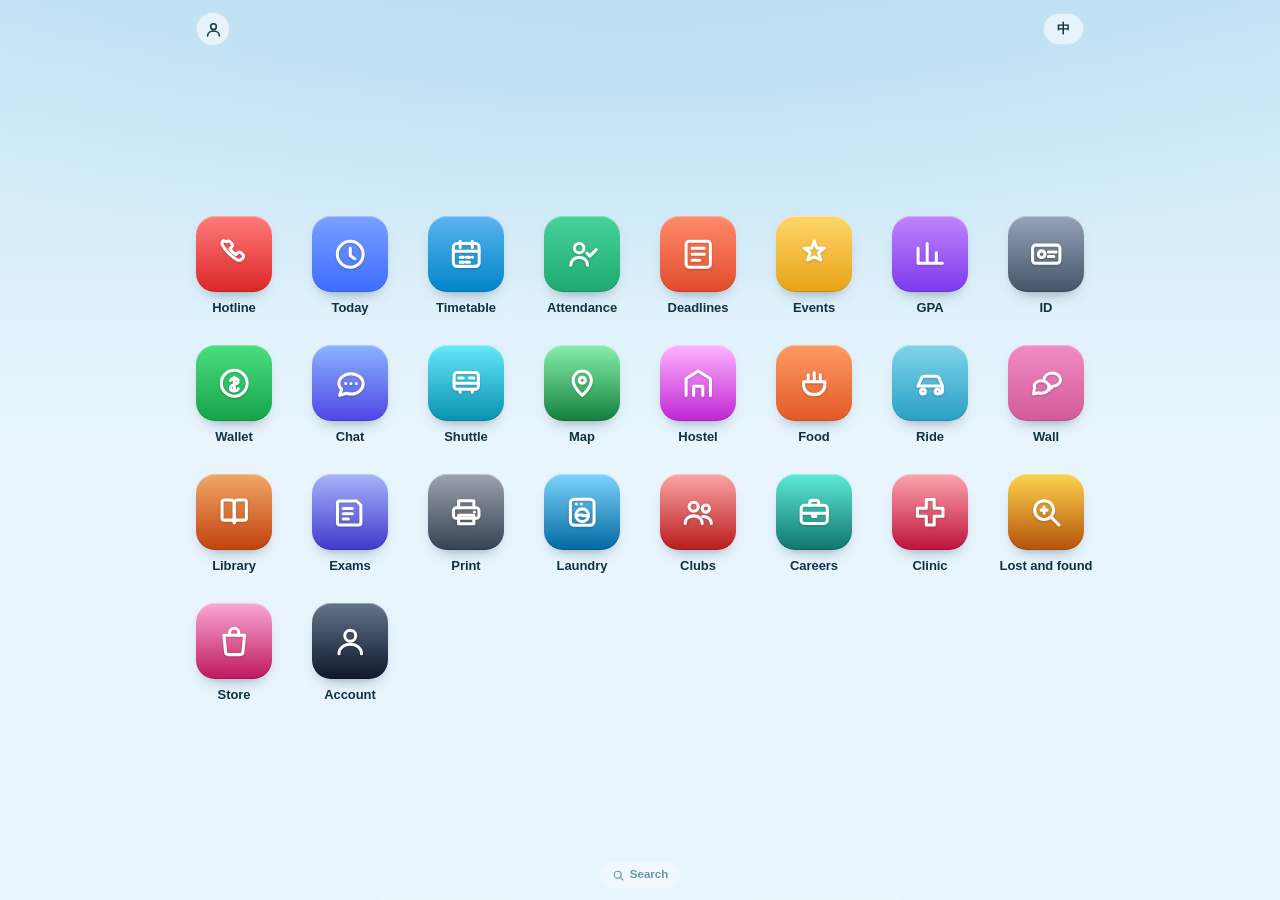
==== index.html @ c469b15a "Publish site (2026-08-25 11:33)" ====
<!DOCTYPE html>
<html lang="zh">
<head>
<meta charset="utf-8">
<!-- viewport-fit=cover first, and nothing after it that iOS does not know:
     interactive-widget is a Chrome-only key, and the keyboard is handled by
     visualViewport now, so it bought nothing and risked a strict parser
     throwing the whole declaration -- cover included -- away. -->
<meta name="viewport" content="width=device-width,initial-scale=1,viewport-fit=cover,user-scalable=no">
<meta name="theme-color" content="#00a0e9">
<meta name="apple-mobile-web-app-capable" content="yes">
<meta name="mobile-web-app-capable" content="yes">
<meta name="apple-mobile-web-app-title" content="Pocket · UTAR">
<meta name="apple-mobile-web-app-status-bar-style" content="black-translucent">
<link rel="manifest" href="manifest.json">
<link rel="apple-touch-icon" href="apple-touch-icon.png" id="touchIcon">
<title>Pocket · UTAR</title>
<style>
:root{
  /* Doraemon: body blue #00a0e9, white belly, nose/collar red #e60012, bell yellow #ffd93b */
  --bg:#e8f5fd; --card:#ffffff; --card2:#eaf4fc; --line:#cfe6f5;
  --tx:#123243; --tx2:#5d8299; --tx3:#6f93a8;
  /* --ac is a shade darker than the official blue #00a0e9 so white text has enough contrast (4.0:1).
     The Doraemon up top and the big clock still use the official #00a0e9 */
  --ac:#0086c9; --ac2:#0071a8; --ok:#12a150; --warn:#b06800; --bad:#e60012;
  --bell:#ffd93b; --bell2:#e0a000;
  --onac:#fff;        /* text sitting on an --ac  background */
  --onac2:#fff;       /* text sitting on an --ac2 background (dark themes flip this) */
  --sky:#fff;         /* that wash of light at the top */
  --grad1:#00a0e9; --grad2:#00669c;      /* big clock gradient: official blue, artwork is exempt from small-text contrast */
  --swoff:#d5e7f2; --swknob:#a8c4d4;     /* switch in the off position */
  --toastbg:#123243; --toasttx:#fff;
  --ring1:#e60012; --ring2:#ff9d00;      /* ringing banner */
  --demo1:#00a0e9; --demo2:#00669c;      /* DEMO banner */
  --shadow:#0a5c86;
  --r:18px;

}
/* ============================================================
    Other themes: override only the variables above -- not one line of component CSS changes.
    To add another, copy a block and change the colours. */
   ============================================================ */

/* Dorami -- yellow body + red bow */
:root[data-theme="dorami"]{
  --bg:#fff9e8; --card:#ffffff; --card2:#fff4d6; --line:#f1e0ac;
  --tx:#3d3218; --tx2:#8a7440; --tx3:#a08b52;
  --ac:#e8452f; --ac2:#b8341f; --ok:#12a150; --warn:#a86a00; --bad:#c9182b;
  --bell:#ffd800; --bell2:#d9a400;
  --onac2:#fff;                           /* ac2 is deep red, so white text */
  --sky:#fffdf3;
  --grad1:#f5b400; --grad2:#c07d00;
  --swoff:#f0e3bc; --swknob:#c9b787;
  --toastbg:#3d3218; --toasttx:#fff;
  --ring1:#e8452f; --ring2:#ffb300;
  --demo1:#f5b400; --demo2:#c07d00;
  --shadow:#8a7440;
}

/* Anywhere Door -- that pink door */
:root[data-theme="door"]{
  --bg:#fdeef5; --card:#ffffff; --card2:#fdeff6; --line:#f6cfe0;
  --tx:#401f30; --tx2:#8d5a75; --tx3:#a3728c;
  --ac:#d6367f; --ac2:#a81f5f; --ok:#12a150; --warn:#b06800; --bad:#e11d48;
  --bell:#ffd93b; --bell2:#e0a000;
  --onac2:#fff;                           /* ac2 is deep pink, so white text */
  --sky:#fff5fa;
  --grad1:#f06eaa; --grad2:#a81f5f;
  --swoff:#f6d9e6; --swknob:#cba0b6;
  --toastbg:#401f30; --toasttx:#fff;
  --ring1:#e11d48; --ring2:#f06eaa;
  --demo1:#f06eaa; --demo2:#a81f5f;
  --shadow:#8d5a75;
}

/* Sleeping Doraemon -- dark, easy on the eyes at night */
:root[data-theme="sleepy"]{
  --bg:#08131c; --card:#0f2231; --card2:#16303f; --line:#22455a;
  --tx:#e6f3fb; --tx2:#93b7cc; --tx3:#6d8fa5;
  --ac:#0086c9; --ac2:#5cc7f7; --ok:#3ddc84; --warn:#f5b942; --bad:#ff6b6b;
  --bell:#ffd93b; --bell2:#c99400;
  --onac2:#08131c;                        /* ac2 got lighter, so dark text on it */
  --sky:rgba(0,160,233,.22);
  --grad1:#7fd8ff; --grad2:#0086c9;
  --swoff:#22455a; --swknob:#6d8fa5;
  --toastbg:#e6f3fb; --toasttx:#08131c;
  --ring1:#e60012; --ring2:#ff9d00;
  --demo1:#0086c9; --demo2:#083b57;
  --shadow:#000;
}

/* Doraemon with a dorayaki -- the warm brown of a dorayaki */
:root[data-theme="happy"]{
  --bg:#fdf3e3; --card:#ffffff; --card2:#fbf0dd; --line:#ecd9b6;
  --tx:#3a2a14; --tx2:#876840; --tx3:#9c8156;
  --ac:#b4661b; --ac2:#8d4d10; --ok:#12a150; --warn:#a86a00; --bad:#c9182b;
  --bell:#ffd93b; --bell2:#d9a400;
  --onac2:#fff;
  --sky:#fffaf0;
  --grad1:#c98a3a; --grad2:#8d4d10;
  --swoff:#eddfc4; --swknob:#c2ab86;
  --toastbg:#3a2a14; --toasttx:#fff;
  --ring1:#c9182b; --ring2:#e08a00;
  --demo1:#c98a3a; --demo2:#8d4d10;
  --shadow:#876840;
}

/* ============================================================
    Shared design tokens. Deliberately NOT part of the colour block
    above and never restated by a theme: a theme changes colour, it
    does not get its own type scale or its own idea of a corner.
    The theme test enforces that split -- everything in the colour
    :root must appear in every theme, and this block must not.
   ============================================================ */
:root{
/* ============================================================
    Design system. Colours stay per-theme above; everything below is
    shared, so a theme never has to restate a size or a duration.

    Numbers are the signature of this app. A campus runs on issued
    numbers -- matric, GPA, credits, room, bus time, ringgit -- so every
    one of them is set in --mono with tabular figures. That is why the
    column of grades in GPA lines up and the balance in Wallet does not
    jitter as it changes.
   ============================================================ */
--mono:ui-monospace,SFMono-Regular,"SF Mono","Cascadia Mono","Roboto Mono",
       "DejaVu Sans Mono",Menlo,Consolas,monospace;

/* Type scale. Nothing in the app should use a size that is not here. */
--fs-2xs:10.5px; --fs-xs:11.5px; --fs-sm:13px; --fs-md:15px;
--fs-lg:17px;    --fs-xl:20px;   --fs-2xl:26px; --fs-3xl:34px;

/* Spacing. A 4px grid, named so the rhythm survives editing. */
--sp-1:4px; --sp-2:8px; --sp-3:12px; --sp-4:16px;
--sp-5:20px; --sp-6:24px; --sp-8:32px; --sp-10:40px;

/* Corners */
--r-xs:8px; --r-sm:12px; --r-md:16px; --r-lg:20px; --r-xl:26px; --r-full:999px;

/* Elevation. A shadow alone disappears on a dark theme, so every raised
   surface also carries a hairline. --edge is that hairline. */
--edge:color-mix(in srgb, var(--tx) 8%, transparent);
--e1:0 1px 2px color-mix(in srgb, var(--shadow) 14%, transparent);
--e2:0 6px 16px -10px color-mix(in srgb, var(--shadow) 55%, transparent);
--e3:0 18px 40px -22px color-mix(in srgb, var(--shadow) 70%, transparent);

/* Motion. One duration scale, one curve -- the iOS decelerate, which is
   what makes a tap feel answered rather than animated. */
--mo-1:120ms; --mo-2:200ms; --mo-3:320ms; --mo-4:460ms;
--ease:cubic-bezier(.32,.72,0,1);
--ease-out:cubic-bezier(.16,1,.3,1);
}

/* ---------- Cloud / account ---------- */
.cloudbtn{position:absolute;top:16px;left:92px;padding:7px 12px;border-radius:99px;
  border:1px solid var(--line);background:var(--card);color:var(--tx2);
  font-size:14px;line-height:1;font-family:inherit;cursor:pointer}
.cloudbtn:active{border-color:var(--ac)}
.cloudbtn.on{border-color:var(--ok);color:var(--ok)}

.acct{display:flex;align-items:center;gap:12px;padding:14px 15px;border-radius:13px;
  background:var(--card2);border:1px solid var(--line);margin-bottom:16px}
.acct .av{flex:none;width:40px;height:40px;border-radius:50%;background:var(--ac);
  color:var(--onac);display:flex;align-items:center;justify-content:center;
  font-size:17px;font-weight:700}
.acct .ai{flex:1;min-width:0}
.acct .ai b{display:block;font-size:14px;overflow:hidden;text-overflow:ellipsis;
  white-space:nowrap}
.acct .ai small{color:var(--tx2);font-size:12px}

.tabs2{display:flex;gap:5px;background:var(--card2);padding:4px;border-radius:11px;
  margin-bottom:16px}
.tabs2 button{flex:1;padding:9px;border:0;border-radius:8px;background:transparent;
  color:var(--tx2);font-size:13.5px;font-weight:700;font-family:inherit;cursor:pointer}
.tabs2 button.on{background:var(--ac);color:var(--onac)}

.idhint{margin:-9px 0 15px;padding:9px 12px;border-radius:9px;font-size:12.5px;
  line-height:1.6;background:var(--card2);color:var(--tx2);border-left:3px solid var(--line)}
.idhint.good{border-left-color:var(--ok)}
.idhint.warn{border-left-color:var(--warn)}
.idhint b{color:var(--tx)}

.forgot{display:block;width:100%;margin:0 0 6px;padding:9px;border:0;
  background:transparent;color:var(--ac2);font-size:13px;font-weight:600;
  font-family:inherit;cursor:pointer;text-align:center;text-decoration:underline}

/* Push toggle */
.pushbox{margin:0 0 16px}
.pushtog{display:block;width:100%;text-align:left;padding:14px 16px;border-radius:13px;
  border:2px solid var(--line);background:var(--card2);color:var(--tx);
  font-family:inherit;cursor:pointer;transition:.15s}
.pushtog .pt{display:block;font-size:14.5px;font-weight:700}
.pushtog .ps{display:block;font-size:12px;color:var(--tx2);margin-top:3px;line-height:1.55}
.pushtog.on{border-color:var(--ok);background:var(--card)}
.pushtog.on .pt{color:var(--ok)}
.pushtog:disabled{opacity:.5}
.pushmsg{margin-top:9px;padding:10px 12px;border-radius:9px;font-size:12.5px;
  line-height:1.65;background:var(--card2);color:var(--tx2);
  border-left:3px solid var(--line)}
.pushmsg.ok{border-left-color:var(--ok)}
.pushmsg.bad{border-left-color:var(--bad);color:var(--bad)}
.pushmsg b{color:var(--tx)}

.pwrow{display:flex;gap:8px;align-items:stretch}
.pwrow input{flex:1;min-width:0}
.pweye{flex:none;padding:0 14px;border-radius:11px;border:1px solid var(--line);
  background:var(--card2);color:var(--tx2);font-size:12.5px;font-weight:700;
  font-family:inherit;cursor:pointer;white-space:nowrap}
.pweye:active{border-color:var(--ac);color:var(--ac2)}

.cloudmsg{margin:0 0 14px;padding:11px 13px;border-radius:10px;font-size:13px;
  line-height:1.65;background:var(--card2);border-left:4px solid var(--bad);color:var(--bad)}
.cloudmsg.ok{border-left-color:var(--ok);color:var(--ok)}
.cloudmsg.busy{border-left-color:var(--ac);color:var(--tx2)}

/* ---------- Day / week / month switch ---------- */
.vtabs{display:flex;gap:5px;background:var(--card);padding:4px;border-radius:12px;
  margin:0 0 12px}
.vtabs button{flex:1;padding:9px 4px;border:0;border-radius:9px;background:transparent;
  color:var(--tx2);font-size:13.5px;font-weight:700;font-family:inherit;cursor:pointer;
  transition:.15s}
.vtabs button.on{background:var(--ac);color:var(--onac)}

/* Previous / next + where you are now */
.vnav{display:flex;align-items:center;gap:10px;margin:0 0 12px}
.vnav button{flex:none;width:38px;height:38px;border-radius:11px;
  border:1px solid var(--line);background:var(--card);color:var(--tx2);
  font-size:16px;line-height:1;font-family:inherit;cursor:pointer}
.vnav button:active{border-color:var(--ac);color:var(--ac2)}
.vnav .vt{flex:1;text-align:center;font-size:15px;font-weight:700;
  font-variant-numeric:tabular-nums}
.vnav .vt small{display:block;font-size:11.5px;font-weight:600;color:var(--tx3);
  margin-top:2px}
.vnav .today{flex:none;width:auto;padding:0 13px;font-size:12.5px;font-weight:700}

/* ---------- Month view ---------- */
.mgrid{display:grid;grid-template-columns:30px repeat(7,1fr);gap:4px;align-items:stretch}
/* The week number down the left of each row */
.mwk{display:flex;align-items:center;justify-content:center;border-radius:8px;
  background:var(--card2);color:var(--ac2);font-size:10.5px;font-weight:700;
  font-variant-numeric:tabular-nums;line-height:1}
.mwk.out{background:transparent;color:var(--tx3);opacity:.5}
.mwk.now{background:var(--ac);color:var(--onac)}
.mgrid .wh{text-align:center;font-size:11px;font-weight:700;color:var(--tx3);
  padding:2px 0 5px;letter-spacing:.04em}
.mcell{
  position:relative;aspect-ratio:1;border-radius:10px;border:1px solid transparent;
  background:var(--card);color:var(--tx);font-family:inherit;cursor:pointer;
  display:flex;flex-direction:column;align-items:center;justify-content:flex-start;
  padding:5px 2px 0;gap:3px;overflow:hidden;
}
.mcell .dn{font-size:13px;font-weight:600;font-variant-numeric:tabular-nums;line-height:1}
.mcell .dots{display:flex;gap:2.5px;flex-wrap:wrap;justify-content:center;padding:0 2px}
.mcell .dots i{width:5px;height:5px;border-radius:50%;background:var(--ac);display:block}
.mcell .dots i.off{background:var(--tx3);opacity:.5}
.mcell .more{font-size:9.5px;color:var(--tx3);font-variant-numeric:tabular-nums}
.mcell.dim{opacity:.32}
.mcell.today{border-color:var(--ac);background:var(--card2)}
.mcell.today .dn{color:var(--ac2)}
.mcell.sel{background:var(--ac)}
.mcell.sel .dn{color:var(--onac)}
.mcell.sel .dots i{background:var(--onac)}
.mcell.wknd .dn{color:var(--tx3)}
.mcell.sel.wknd .dn{color:var(--onac)}

/* The list of that day under the month grid */
.mday{margin-top:16px}
.mday h4{margin:0 0 8px 4px;font-size:12.5px;font-weight:700;color:var(--tx2)}

/* ---------- Single day ---------- */
.dayhead{display:flex;align-items:baseline;gap:10px;margin:0 0 12px 4px}
.dayhead .big{font-size:30px;font-weight:300;font-variant-numeric:tabular-nums;
  letter-spacing:-.02em;line-height:1}
.dayhead .wd{font-size:14px;font-weight:700}
.dayhead .wk{margin-left:auto;font-size:12px;color:var(--tx3);font-weight:600}

/* ---------- "No class this week" ---------- */
.offbtn{
  display:flex;align-items:center;justify-content:center;gap:8px;
  width:100%;margin:0 0 12px;padding:13px 14px;border-radius:13px;
  border:1px solid var(--line);background:var(--card);color:var(--tx);
  font-size:14px;font-weight:700;font-family:inherit;cursor:pointer;
}
.offbtn:active{border-color:var(--ac);color:var(--ac2)}
.offbtn .cnt{
  margin-left:auto;padding:2px 9px;border-radius:99px;background:var(--warn);
  color:#fff;font-size:12px;font-variant-numeric:tabular-nums;
}

.kinds{border:1px solid var(--line);border-radius:12px;margin:0 0 16px;
  background:var(--card2);overflow:hidden}
.kinds summary{padding:12px 15px;cursor:pointer;font-size:13.5px;font-weight:700;
  list-style:none;display:flex;align-items:center;gap:9px;color:var(--tx)}
.kinds summary::-webkit-details-marker{display:none}
.kinds summary::after{content:"+";margin-left:auto;color:var(--tx3);font-size:18px;font-weight:400}
.kinds[open] summary::after{content:"\2212"}
.kinds[open] summary{border-bottom:1px solid var(--line)}
.kinds .hint{margin:12px 12px 10px}
.kindrow{display:flex;align-items:center;gap:11px;width:100%;text-align:left;
  padding:11px 15px;border:0;border-top:1px solid var(--line);background:transparent;
  color:var(--tx);font-size:14px;font-family:inherit;cursor:pointer}
.kindrow.subj{border-top-width:2px}
.kindrow.subj .knm{font-weight:800;font-size:14.5px}
.kindrow.kid{padding-left:30px;background:var(--card2)}
.kindrow.kid .knm{font-weight:600;font-size:13px;color:var(--tx2)}
.kindrow .knm{font-weight:700}
.kindrow .kct{color:var(--tx3);font-size:12px;font-variant-numeric:tabular-nums}
.kindrow .kst{margin-left:auto;font-size:12px;font-weight:700;color:var(--warn)}
.kindrow.on .kst{color:var(--ok)}

.rm.moved{color:var(--ac2);font-weight:700}

/* The bar at the top in timetable-only mode. Deliberately not a warning colour -- this is not an error, the user chose it */
.qbar{display:flex;align-items:center;gap:8px;margin-bottom:13px;
  padding:10px 14px;border-radius:12px;font-size:12.5px;font-weight:600;
  color:var(--tx2);background:var(--card);border:1px dashed var(--line)}
/* Timetable-only list: no switch, so reclaim the padding on the right */
.item.flat{padding-right:15px}
.item.flat .info{padding-right:0}

/* ---------- Timetable view ---------- */
.tt{display:flex;flex-direction:column;gap:13px}
.ttday{background:var(--card);border-radius:var(--r);overflow:hidden}
.ttday.today{box-shadow:0 0 0 2px var(--ac)}
.ttdh{display:flex;align-items:baseline;gap:9px;padding:11px 15px 10px;
  font-size:14.5px;font-weight:800;border-bottom:1px solid var(--line)}
.ttdh .dd{color:var(--tx3);font-size:12px;font-weight:600;
  font-variant-numeric:tabular-nums}
.ttdh .tag{margin-left:auto;font-size:10.5px;font-weight:800;letter-spacing:.06em;
  background:var(--ac);color:var(--onac);border-radius:99px;padding:2px 9px}
.ttrow{display:flex;align-items:stretch;gap:11px;padding:11px 15px;
  border-top:1px solid var(--line);cursor:pointer}
.ttrow:first-of-type{border-top:0}
.ttt{flex:none;width:52px;text-align:right;font-variant-numeric:tabular-nums;
  padding-top:1px}
.ttt b{display:block;font-size:18px;font-weight:700;letter-spacing:-.02em;
  line-height:1.15}
.ttt i{display:block;font-style:normal;font-size:11.5px;color:var(--tx3);
  margin-top:2px}
.ttbar{flex:none;width:3px;border-radius:3px;background:var(--ac);opacity:.55}
.ttinfo{flex:1;min-width:0;padding-top:1px}
.ttinfo>b{display:block;font-size:15px;font-weight:700;line-height:1.3;
  overflow:hidden;text-overflow:ellipsis;white-space:nowrap}
.ttinfo>small{display:block;margin-top:3px;font-size:12px;color:var(--tx2);
  overflow:hidden;text-overflow:ellipsis;white-space:nowrap}
.ttk{flex:none;align-self:center;width:23px;height:23px;border-radius:8px;
  display:grid;place-items:center;font-size:11px;font-weight:800;
  color:var(--onac)}
.ttk.lecture{background:var(--ac)}
.ttk.tutorial{background:var(--ok)}
.ttk.practical{background:var(--warn)}
/* The switch on a timetable row: the same one the alarm list uses, a size down so it fits */
.ttsw{align-self:center;width:40px;height:24px;margin-left:2px}
.ttsw::after{width:18px;height:18px}
.ttsw.on::after{left:19px}
/* A cancelled row fades, but its switch must not -- that is the thing you are about to press */
.ttrow.off>*:not(.ttsw){opacity:.5}
.ttrow.off .ttt b,.ttrow.off .ttinfo>b{text-decoration:line-through}
.ttrow.off .ttbar{background:var(--tx3)}
.offrow .opt{font-size:11px;font-weight:700;color:var(--warn);
  border:1px solid var(--warn);border-radius:5px;padding:0 4px;margin-left:5px}

.offday{margin-bottom:14px}
.offday h4{margin:0 0 7px 3px;font-size:12px;font-weight:700;color:var(--tx2);
  letter-spacing:.05em}
.offrow{
  display:flex;align-items:center;gap:12px;width:100%;text-align:left;
  padding:12px 14px;margin-bottom:6px;border-radius:12px;
  border:1px solid var(--line);background:var(--card2);color:var(--tx);
  font-size:14px;font-family:inherit;cursor:pointer;
}
.offrow .ot{flex:none;font-variant-numeric:tabular-nums;font-weight:600;
  min-width:46px;color:var(--tx2)}
.offrow .onm{flex:1;min-width:0;font-weight:600;overflow:hidden;
  text-overflow:ellipsis;white-space:nowrap}
.offrow .ost{flex:none;font-size:12px;font-weight:700;color:var(--ok)}
.offrow.off{background:transparent;border-style:dashed}
.offrow.off .onm,.offrow.off .ot{text-decoration:line-through;opacity:.55}
.offrow.off .ost{color:var(--warn)}

/* ---------- Help ---------- */
.helpbtn{position:absolute;top:16px;left:46px;padding:7px 12px;border-radius:99px;
  border:1px solid var(--line);background:var(--card);color:var(--tx2);
  font-size:14px;font-weight:700;line-height:1;font-family:inherit;cursor:pointer}
.helpbtn:active{border-color:var(--ac)}

.help details{border:1px solid var(--line);border-radius:12px;margin-bottom:9px;
  background:var(--card2);overflow:hidden}
.help summary{padding:13px 15px;cursor:pointer;font-size:14.5px;font-weight:700;
  list-style:none;display:flex;align-items:center;gap:10px}
.help summary::-webkit-details-marker{display:none}
.help summary::after{content:"+";margin-left:auto;color:var(--tx3);font-size:19px;
  line-height:1;font-weight:400}
.help details[open] summary::after{content:"\2212"}
.help details[open] summary{border-bottom:1px solid var(--line)}
.help .hb{padding:13px 15px;font-size:13.5px;line-height:1.8;color:var(--tx2)}
.help .hb b{color:var(--tx)}
.help .hb code{color:var(--ac2);font-family:ui-monospace,Menlo,Consolas,monospace;
  font-size:.92em;overflow-wrap:break-word}
.help .hb p{margin:0 0 9px}
.help .hb p:last-child{margin-bottom:0}
.help .hb ul{margin:0 0 9px;padding-left:19px}
.help .hb li{margin-bottom:4px}
.help .n{flex:none;width:24px;height:24px;border-radius:50%;background:var(--bell);
  color:#4a3200;display:flex;align-items:center;justify-content:center;
  font-size:12.5px;font-weight:700;font-variant-numeric:tabular-nums}

/* ---------- Theme picker ---------- */
.themebtn{position:absolute;top:16px;left:0;padding:7px 12px;border-radius:99px;
  border:1px solid var(--line);background:var(--card);color:var(--tx2);
  font-size:14px;line-height:1;font-family:inherit;cursor:pointer}
.themebtn:active{border-color:var(--ac)}

.themeopts{display:grid;grid-template-columns:repeat(2,1fr);gap:11px}
.themeopt{display:flex;flex-direction:column;align-items:center;gap:7px;
  padding:13px 8px 12px;border:2px solid var(--line);border-radius:15px;
  background:var(--card2);color:var(--tx);font-size:13.5px;font-weight:700;
  font-family:inherit;cursor:pointer;transition:.15s}
.themeopt .face{line-height:0}
.themeopt .face svg{display:block}
.themeopt .sw3{display:flex;gap:4px}
.themeopt .sw3 i{width:13px;height:13px;border-radius:50%;display:block;
  border:1px solid rgba(0,0,0,.14)}
.themeopt.on{border-color:var(--ac);background:var(--card)}
.themeopt:active{transform:scale(.98)}

*{box-sizing:border-box;-webkit-tap-highlight-color:transparent}
html,body{
  margin:0;padding:0;width:100%;
  overflow:hidden;overscroll-behavior:none;
}
/* The root is deliberately NOT --app-h. It has one job -- paint the whole
   web view -- and 100% of the initial containing block is the only thing
   that reliably means "as tall as the thing I am inside". Constraining it
   to the visible height instead left a white strip under the app on an
   installed iOS app: WebKit painted the root's background over the root's
   box rather than the whole canvas, and the rest fell back to the web
   view's own white. Layout is body's problem, and body is --app-h. */
html{height:100%;min-height:100%}
/* No `height` here on purpose. When a fixed element has top, bottom AND
   height, the spec says bottom loses -- so `height:100%` was quietly
   sizing the whole app to 100% of <html> instead of to the viewport, and
   any browser whose dvh does not match its layout viewport (iOS
   standalone with a translucent status bar is one) left the app short by
   exactly that difference. That was the pale band across the bottom of
   the home screen on a real iPhone. inset:0 alone is the viewport, in
   every browser, installed or not. */
body{
  /* Pinned to the top-left and given a measured height, rather than
     inset:0. Every viewport unit and every inset lies somewhere: iOS
     standalone reports a dvh that is not the layout viewport (a strip of
     the launcher's background_color shows under the app), and Chrome's
     collapsing toolbar means the layout viewport is the LARGE one, so an
     app sized to it runs underneath the toolbar and its bottom row is
     unreachable. Same defect, opposite symptom. fitViewport() writes the
     one number both cases need -- visualViewport.height -- into --app-h
     and keeps it there; 100dvh is only the value before the first frame
     of JavaScript. */
  position:fixed;top:0;left:0;width:100%;
  height:100dvh;height:var(--app-h,100dvh);
  /* If --app-h is ever short of the web view, the root behind it is still
     painted, so the gap shows the wallpaper rather than white. */
  background:var(--bg); color:var(--tx);
  background-image:radial-gradient(125% 62% at 50% -4%,var(--sky) 0%,transparent 64%);
  font:var(--fs-md)/1.55 -apple-system,BlinkMacSystemFont,"Segoe UI Variable Text",
       "Segoe UI","PingFang SC","Hiragino Sans GB","Microsoft YaHei",sans-serif;
  -webkit-font-smoothing:antialiased; -moz-osx-font-smoothing:grayscale;
  text-rendering:optimizeLegibility;
  font-variant-numeric:tabular-nums; font-feature-settings:"tnum" 1,"cv01" 1;
  touch-action:manipulation;
  -webkit-user-select:none;user-select:none;-webkit-touch-callout:none;
}
/* Long-pressing a label in a native app does not raise a selection handle.
   Fields you type into still behave like fields; anything a student may
   genuinely need to copy opts back in with .selectable. */
input,textarea,select,[contenteditable],.selectable{
  -webkit-user-select:text;user-select:text;-webkit-touch-callout:default}
img,svg{-webkit-user-drag:none;user-drag:none}
.wrap{
  position:absolute;inset:0;max-width:640px;margin:0 auto;
  padding:env(safe-area-inset-top) 16px calc(104px + env(safe-area-inset-bottom));
  overflow-x:hidden;overflow-y:auto;overscroll-behavior:none;
  -webkit-overflow-scrolling:touch;touch-action:pan-y;
}

/* ---------- Doraemon up top ---------- */
.dora{line-height:0;margin-bottom:2px}
.dora svg{filter:drop-shadow(0 7px 14px rgba(10,92,134,.24));
  animation:dorafloat 3.6s ease-in-out infinite}
@keyframes dorafloat{50%{transform:translateY(-5px)}}
@media (prefers-reduced-motion:reduce){.dora svg{animation:none}}

/* ---------- Clock up top ---------- */
.clock{text-align:center;padding:14px 0 18px;position:relative}
.langbtn{position:absolute;top:16px;right:0;padding:7px 13px;border-radius:99px;
  border:1px solid var(--line);background:var(--card);color:var(--tx2);
  font-size:12px;font-weight:700;font-family:inherit;cursor:pointer;letter-spacing:.05em}
.langbtn:active{border-color:var(--ac);color:var(--ac2)}
.clock .t{
  font-size:clamp(56px,19vw,86px); font-weight:200; letter-spacing:-.03em;
  font-variant-numeric:tabular-nums; line-height:1;
  background:linear-gradient(180deg,var(--grad1),var(--grad2));
  -webkit-background-clip:text; background-clip:text; color:transparent;
}
.clock .t .sec{font-size:.34em;font-weight:400;color:var(--tx3);
  -webkit-text-fill-color:var(--tx3);margin-left:8px;letter-spacing:0}
.clock .wd{
  display:inline-block;margin:14px 0 6px;padding:7px 20px;border-radius:999px;
  background:linear-gradient(135deg,var(--grad1),var(--grad2));
  font-size:17px;font-weight:600;letter-spacing:.06em;
  box-shadow:0 6px 20px -6px var(--ac);
}
.clock .d{color:var(--tx2);font-size:14px;font-variant-numeric:tabular-nums}
.dot{display:inline-block;width:6px;height:6px;border-radius:50%;
  background:var(--tx3);margin-right:6px;vertical-align:1px}
.dot.on{background:var(--ok);box-shadow:0 0 8px var(--ok)}
.dot.off{background:var(--bad)}

/* Which network the device is on */
.netinfo{display:block;margin:9px auto 0;padding:4px 12px;border-radius:99px;
  border:1px solid transparent;background:transparent;color:var(--tx3);
  font-size:11.5px;font-weight:600;font-family:inherit;cursor:pointer}
.netinfo.warn2{color:var(--warn);border-color:rgba(245,158,11,.32)}

/* ---------- Semester / week number ---------- */
.wkbadge{
  display:inline-block;margin-top:11px;padding:6px 15px;border-radius:99px;
  border:1px solid var(--line);background:var(--card);color:var(--tx2);
  font-size:12.5px;font-weight:700;font-family:inherit;cursor:pointer;
}
.wkbadge b{color:var(--ac2)}
.wkbadge.out{border-color:rgba(245,158,11,.4)}
.wkbadge.out b{color:var(--warn)}

/* Week strip */
.wkstrip{display:flex;gap:7px;overflow-x:auto;padding:2px 4px 10px;
  scrollbar-width:none;-webkit-overflow-scrolling:touch;overscroll-behavior:none;
  touch-action:pan-x}
.wkstrip::-webkit-scrollbar{display:none}
.wkstrip button{
  flex:none;min-width:56px;padding:9px 6px;border-radius:12px;
  border:1px solid var(--line);background:var(--card);color:var(--tx2);
  font-size:12px;font-weight:700;font-family:inherit;cursor:pointer;line-height:1.35
}
.wkstrip button .n{display:block;font-size:15px;color:var(--tx)}
.wkstrip button .r{display:block;font-size:10px;color:var(--tx3);font-weight:600}
.wkstrip button.now{border-color:var(--ac2)}
.wkstrip button.now .n{color:var(--ac2)}
.wkstrip button.sel{background:var(--ac);border-color:var(--ac)}
.wkstrip button.sel .n,.wkstrip button.sel .r{color:var(--onac)}

/* One card per day (gives it a calendar feel) */
.daycard{background:var(--card);border-radius:var(--r);margin-bottom:10px;
  overflow:hidden;border:1px solid transparent}
.daycard.today{border-color:var(--ac)}
.daycard>.dh{display:flex;align-items:baseline;gap:9px;padding:11px 15px 9px}
.daycard>.dh .dw{font-size:13px;font-weight:700}
.daycard>.dh .dd{font-size:12px;color:var(--tx3);font-variant-numeric:tabular-nums}
.daycard>.dh .tag{margin-left:auto;font-size:10.5px;font-weight:700;
  color:var(--ac2);letter-spacing:.05em}
.daycard.today>.dh .dw{color:var(--ac2)}
.daycard>.dh.nil{opacity:.42}
.daycard .item{padding-left:15px}

/* ---------- Roles (intro screen / changed later) ---------- */
.rolebtn{display:inline-block;margin:11px 0 0 7px;padding:6px 15px;border-radius:99px;
  border:1px solid var(--line);background:var(--card);color:var(--tx2);
  font-size:12.5px;font-weight:700;font-family:inherit;cursor:pointer}
.rolebtn:active{border-color:var(--ac);color:var(--ac2)}
/* Timetable only: lit up, so it is obvious at a glance that nothing will ring */
.rolebtn.quiet{background:var(--ac);color:var(--onac);border-color:var(--ac)}

.roleopts{display:flex;flex-direction:column;gap:10px}
.roleopt{display:flex;align-items:center;gap:14px;width:100%;text-align:left;
  padding:15px 16px;border:2px solid var(--line);border-radius:15px;
  background:var(--card2);color:var(--tx);font-size:15px;font-weight:700;
  font-family:inherit;cursor:pointer;transition:.15s}
.roleopt .em{flex:none;font-size:26px;line-height:1}
.roleopt .rt{flex:1;min-width:0}
.roleopt .rn{display:block}
.roleopt .rd{display:block;font-size:12px;font-weight:600;color:var(--tx2);margin-top:3px}
.roleopt .tick{flex:none;width:26px;height:26px;border-radius:50%;
  border:2px solid var(--line);color:transparent;font-size:14px;font-weight:700;
  display:flex;align-items:center;justify-content:center}
.roleopt.on{border-color:var(--ac);background:var(--card)}
.roleopt.on .tick{background:var(--ac);border-color:var(--ac);color:var(--onac)}
.roleopt:active{transform:scale(.99)}
.rolehint{margin:14px 0 0;padding:11px 13px;border-radius:10px;
  background:var(--card2);border-left:4px solid var(--bell);
  font-size:12.5px;color:var(--tx2);line-height:1.7}
.rolehint b{color:var(--tx)}
.act button:disabled{opacity:.4}

/* ---------- Mode switch ---------- */
.modes{display:flex;gap:6px;background:var(--card);padding:5px;
  border-radius:14px;margin:4px 0 20px}
/* Hide the whole row when there is only one role (has to beat the display:flex above) */
.modes[hidden]{display:none}
.modes button{
  flex:1;padding:11px 4px;border:0;border-radius:10px;background:transparent;
  color:var(--tx2);font-size:14px;font-weight:600;font-family:inherit;cursor:pointer;
  transition:.18s
}
.modes button .em{display:block;font-size:17px;margin-bottom:2px}
.modes button.on{background:var(--ac);color:var(--onac);box-shadow:0 4px 14px -4px var(--ac)}

/* DEMO mode banner */
#demoBar{background:linear-gradient(135deg,var(--demo1),var(--demo2));border-radius:var(--r);
  padding:15px 16px;margin-bottom:16px;font-size:12.5px;line-height:1.65}
#demoBar.lost{background:linear-gradient(135deg,var(--warn),var(--bad))}
#demoBar b{display:block;font-size:15px;margin-bottom:4px}
#demoBar .dbtns{display:flex;gap:9px;margin-top:12px}
#demoBar button{flex:1;padding:10px;border:0;border-radius:10px;font-size:13px;
  font-weight:700;font-family:inherit;cursor:pointer;
  background:rgba(255,255,255,.22);color:#fff}

/* ---------- Ringing banner ---------- */
.ring{
  background:linear-gradient(135deg,var(--ring1),var(--ring2)); border-radius:var(--r);
  padding:18px; margin-bottom:16px; animation:pulse 1s infinite
}
@keyframes pulse{50%{filter:brightness(1.22)}}
.ring h3{margin:0 0 3px;font-size:19px}
.ring p{margin:0 0 14px;opacity:.9;font-size:13px}
.ring .btns{display:flex;gap:10px}
.ring button{
  flex:1;padding:13px;border:0;border-radius:11px;font-size:15px;font-weight:700;
  font-family:inherit;cursor:pointer;background:rgba(255,255,255,.2);color:#fff
}
.ring button.main{background:#fff;color:#e60012}

/* ---------- Sections ---------- */
.sec-h{display:flex;align-items:center;justify-content:space-between;
  margin:22px 4px 10px}
.sec-h h2{margin:0;font-size:13px;font-weight:700;color:var(--tx2);
  letter-spacing:.09em;text-transform:uppercase}
.sec-h .lnk{color:var(--ac2);font-size:13px;font-weight:600;cursor:pointer}

/* ---------- Alarm card ---------- */
.card{background:var(--card);border-radius:var(--r);overflow:hidden}
.item{display:flex;align-items:center;gap:13px;padding:14px 15px;
  border-bottom:1px solid var(--line);cursor:pointer}
.item:last-child{border-bottom:0}
.item.off{opacity:.42}
.item.next{background:linear-gradient(90deg,rgba(0,160,233,.14),transparent)}
.item .time{font-size:26px;font-weight:300;font-variant-numeric:tabular-nums;
  min-width:82px;letter-spacing:-.02em}
.item .info{flex:1;min-width:0}
.item .info b{display:block;font-size:15px;font-weight:600;
  white-space:nowrap;overflow:hidden;text-overflow:ellipsis}
.item .info small{color:var(--tx2);font-size:12px;display:block;margin-top:2px}
.item .info .lead{color:var(--warn);font-weight:600}
.item .info .rm{color:var(--tx3)}

/* Switch */
.sw{width:46px;height:28px;border-radius:99px;background:var(--swoff);
  position:relative;flex:none;transition:.2s}
.sw::after{content:"";position:absolute;top:3px;left:3px;width:22px;height:22px;
  border-radius:50%;background:var(--swknob);transition:.2s}
.sw.on{background:var(--ac)}
.sw.on::after{left:21px;background:#fff}

.empty{text-align:center;padding:44px 20px;color:var(--tx3)}
.empty .em{font-size:42px;margin-bottom:10px}
.empty p{margin:0 0 4px;font-size:14px}

/* Week grouping */
.daygrp{margin-bottom:14px}
.daygrp>h4{margin:0 0 7px 4px;font-size:12px;color:var(--tx2);font-weight:700;
  letter-spacing:.06em}
.daygrp>h4 .today{color:var(--ac2)}

/* ---------- The two main buttons at the bottom ---------- */
.actionbar{
  position:fixed;left:0;right:0;bottom:0;z-index:40;
  display:flex;gap:10px;max-width:640px;margin:0 auto;
  padding:12px 16px calc(14px + env(safe-area-inset-bottom));
  background:linear-gradient(180deg,transparent,var(--bg) 26%);
}
.ab{
  flex:1;display:flex;align-items:center;justify-content:center;gap:8px;
  padding:16px 10px;border:0;border-radius:15px;
  font-size:15px;font-weight:700;font-family:inherit;cursor:pointer;
  background:var(--card2);color:var(--tx);border:1px solid var(--line);
  box-shadow:0 10px 26px -14px var(--shadow);
}
.ab .ic{font-size:18px;line-height:1}
.ab.main{background:var(--ac);color:var(--onac);border-color:var(--ac);
  box-shadow:0 8px 26px -10px rgba(0,160,233,.85)}
.ab:active{transform:scale(.975)}

/* Single-session action sheet */
.occhead{display:flex;gap:14px;align-items:center;margin-bottom:14px}
.occhead .occt{font-size:32px;font-weight:200;font-variant-numeric:tabular-nums;
  letter-spacing:-.02em}
.occhead b{display:block;font-size:17px;font-weight:600}
.occhead small{color:var(--tx2);font-size:12.5px}
.occbadge{background:var(--card2);border-radius:11px;padding:11px 13px;
  font-size:12.5px;color:var(--tx2);line-height:1.6;margin-bottom:16px}
.occbadge.off{background:rgba(245,158,11,.13);color:var(--warn)}
.occacts{display:flex;gap:11px}
.occacts button{flex:1;padding:15px 10px;border:0;border-radius:13px;
  font-size:14px;font-weight:700;font-family:inherit;cursor:pointer}

/* Move just this one session (teacher pushes it later / earlier / a make-up class) */
.occmove{display:block;width:100%;margin-top:11px;padding:13px;border-radius:12px;
  border:1px dashed var(--line);background:transparent;color:var(--tx2);
  font-size:13.5px;font-weight:700;font-family:inherit;cursor:pointer}
.occmove:active{border-color:var(--ac);color:var(--ac2)}

/* A cancelled session */
.item.skip .time,.item.skip .info b{text-decoration:line-through}
.item.skip{opacity:.45}
.item .info .cx{color:var(--warn);font-weight:700}

/* ---------- Bottom sheet ---------- */
.mask{position:fixed;inset:0;background:rgba(8,60,88,.44);backdrop-filter:blur(3px);
  z-index:50;display:none}
.mask.on{display:block}
.sheet{position:fixed;left:0;right:0;bottom:0;z-index:51;background:var(--card);
  border-radius:22px 22px 0 0;max-height:92dvh;overflow-y:auto;overscroll-behavior:none;
  -webkit-overflow-scrolling:touch;
  padding:8px 18px calc(26px + env(safe-area-inset-bottom));
  transform:translateY(100%);transition:transform .26s cubic-bezier(.32,.72,0,1)}
.sheet.on{transform:translateY(0)}
.grip{width:38px;height:4px;background:var(--line);border-radius:9px;margin:8px auto 14px}
.sheet h3{margin:0 0 18px;font-size:19px;text-align:center}

label.f{display:block;margin-bottom:15px}
label.f>span{display:block;font-size:12px;color:var(--tx2);margin-bottom:7px;
  font-weight:600;letter-spacing:.04em}
input,select,textarea{
  width:100%;padding:13px;border:1px solid var(--line);border-radius:11px;
  background:var(--card2);color:var(--tx);font-size:16px;font-family:inherit
}
textarea{min-height:150px;resize:vertical;font-size:14px;line-height:1.7;
  font-family:ui-monospace,SFMono-Regular,Menlo,Consolas,monospace}
input[type=time]{font-size:24px;text-align:center;font-weight:300;
  font-variant-numeric:tabular-nums}
/* Start - end. The end time is optional; with it the timetable view can draw the span */
.trange{display:flex;align-items:center;gap:8px}
.trange input{flex:1;min-width:0;font-size:20px;padding:11px 4px}
.trange .dash{flex:none;color:var(--tx3);font-size:17px}
input:focus,select:focus,textarea:focus{outline:0;border-color:var(--ac)}

/* Weekday chips */
.days{display:flex;gap:6px}
.days button{
  flex:1;aspect-ratio:1;border:1px solid var(--line);border-radius:11px;
  background:var(--card2);color:var(--tx2);font-size:15px;font-weight:600;
  font-family:inherit;cursor:pointer;transition:.15s
}
.days button.on{background:var(--ac);border-color:var(--ac);color:var(--onac)}
.wkpick{display:flex;align-items:center;gap:8px;margin-top:9px}
.wkpick>span{flex:none;font-size:12px;color:var(--tx3)}
.wkpick select{flex:1;min-width:0;padding:9px;font-size:14px}
.chips{display:flex;gap:7px;flex-wrap:wrap;margin-top:9px}
.chips button{
  padding:7px 14px;border:1px solid var(--line);border-radius:99px;
  background:transparent;color:var(--tx2);font-size:12.5px;font-weight:600;
  font-family:inherit;cursor:pointer
}
.chips button.on{background:var(--ac2);border-color:var(--ac2);color:var(--onac2)}

.row{display:flex;gap:11px}
.row>*{flex:1}

/* Where the reminder goes */
/* Preview: doubles as the browser audio-permission unlock */
.testring{display:block;width:100%;margin:0 0 15px;padding:11px;border-radius:11px;
  border:1px dashed var(--line);background:transparent;color:var(--tx2);
  font-size:13px;font-weight:700;font-family:inherit;cursor:pointer}
.testring:active{border-color:var(--ac);color:var(--ac2)}

.chrow{display:flex;gap:10px}
.chbtn{flex:1;display:flex;flex-direction:column;align-items:center;gap:5px;
  padding:15px 8px;border:1px solid var(--line);border-radius:13px;
  background:var(--card2);color:var(--tx2);font-family:inherit;cursor:pointer;
  font-size:13px;font-weight:700;transition:.15s}
.chbtn .ic{font-size:21px;line-height:1;filter:grayscale(1) opacity(.55)}
.chbtn.on{background:var(--ac);border-color:var(--ac);color:var(--onac)}
.chbtn.on .ic{filter:none}

/* Minutes early: type a number, or pick a common one */
.numrow{display:flex;align-items:center;gap:11px}
.numrow input{flex:1;text-align:center;font-size:22px;font-weight:300;
  font-variant-numeric:tabular-nums}
.numrow .unit{flex:none;color:var(--tx2);font-size:14px;font-weight:600}
.addlead{flex:none;width:46px;height:46px;border-radius:12px;border:1px solid var(--line);
  background:var(--card2);color:var(--ac2);font-size:22px;line-height:1;
  font-family:inherit;cursor:pointer}
.addlead:active{background:var(--ac);border-color:var(--ac);color:var(--onac)}
/* The "one / several" toggle. Defaults to one -- tapping a chip selects only that chip. */
.multitog{
  display:block;width:100%;margin:0 0 9px;padding:9px 13px;border-radius:10px;
  border:1px dashed var(--line);background:transparent;color:var(--tx2);
  font-size:12.5px;font-weight:700;font-family:inherit;cursor:pointer;text-align:left;
}
.multitog.on{border-style:solid;border-color:var(--ac);background:var(--card2);color:var(--ac2)}

/* Multi-select chips laid out in a grid, all visible at once */
.chips.multi{display:grid;grid-template-columns:repeat(4,1fr);gap:7px;margin:0 0 11px}
.chips.multi button{padding:10px 4px}
.leadhint{margin-top:10px;font-size:12.5px;color:var(--tx2);background:var(--card2);
  padding:10px 13px;border-radius:10px;line-height:1.6;border-left:4px solid var(--bell)}
.leadhint b{color:var(--ac2);font-variant-numeric:tabular-nums;font-weight:700}
.leadhint .warn{color:var(--warn)}

.act{display:flex;gap:11px;margin-top:22px}
.act button{
  flex:1;padding:15px;border:0;border-radius:13px;font-size:15px;font-weight:700;
  font-family:inherit;cursor:pointer
}
.btn-p{background:var(--ac);color:var(--onac)}
.btn-s{background:var(--card2);color:var(--tx)}
.btn-d{background:rgba(230,0,18,.10);color:var(--bad);flex:0 0 56px !important}

/* Upload row */
.uprow{display:flex;gap:11px;margin-bottom:11px}
.upbtn{flex:1;padding:15px;border:1px dashed var(--line);border-radius:13px;
  font-size:14px;font-weight:700;font-family:inherit;cursor:pointer;
  background:var(--card2);color:var(--tx)}
.upbtn:active{border-color:var(--ac);color:var(--ac2)}
.uphint{font-size:12px;color:var(--tx3);line-height:1.7;margin-bottom:16px;
  padding:0 3px}
.uphint b{color:var(--tx2)}

.dedupe{width:100%;padding:13px;border:1px dashed var(--line);border-radius:12px;
  background:transparent;color:var(--tx2);font-size:13px;font-weight:600;
  font-family:inherit;cursor:pointer;margin-bottom:15px}
.dedupe:active{border-color:var(--warn);color:var(--warn)}

/* The + on each day in the calendar */
.dayadd{margin-left:auto;width:26px;height:26px;border-radius:8px;flex:none;
  border:1px solid var(--line);background:transparent;color:var(--tx2);
  font-size:16px;line-height:1;font-family:inherit;cursor:pointer}
.dayadd:active{background:var(--ac);border-color:var(--ac);color:var(--onac)}
.daycard>.dh .tag{margin-left:auto}
.daycard>.dh .tag + .dayadd{margin-left:9px}

.hint{background:var(--card2);border-radius:12px;padding:13px;font-size:12.5px;
  color:var(--tx2);line-height:1.75;margin-bottom:15px}
.hint code{color:var(--ac2);font-family:ui-monospace,Menlo,Consolas,monospace}
.hint b{color:var(--tx)}

.prev{max-height:200px;overflow-y:auto;background:var(--card2);border-radius:12px;
  padding:6px;margin-top:12px}
.prev div{display:flex;gap:9px;padding:7px 9px;font-size:13px;align-items:center}
.prev div+div{border-top:1px solid var(--line)}
.prev .pd{color:var(--ac2);font-weight:700;min-width:78px;font-size:12px}
.prev .pt{font-variant-numeric:tabular-nums;color:var(--tx2);min-width:46px}
.prev .pn{flex:1;overflow:hidden;text-overflow:ellipsis;white-space:nowrap}
.prev .err{color:var(--bad)}

.holihead{display:flex;align-items:center;gap:10px;margin:4px 0 8px;
  font-size:12.5px;color:var(--tx2)}
.holihead .lnk{margin-left:auto;background:none;border:0;padding:0;cursor:pointer;
  font-family:inherit;font-size:12.5px;color:var(--bad);text-decoration:underline}
.btn-s.wide{width:100%;margin-bottom:14px}
.prev .pdel{background:none;border:0;padding:0 2px;cursor:pointer;font-family:inherit;
  font-size:15px;line-height:1;color:var(--tx2)}
.prev .pdel:active{color:var(--bad)}
.prev .empty{padding:14px;text-align:center;color:var(--tx2);font-size:12.5px}
/* The "Holiday" marker on a calendar cell */
.holitag{display:inline-block;margin-left:7px;padding:1px 7px;border-radius:99px;
  background:var(--ac2);color:var(--onac);font-size:10.5px;font-weight:700;
  vertical-align:middle}
.daycard.holi>.dh,.ttday.holi>.ttdh{opacity:.85}
.mcell.holi .dn{color:var(--ac2);font-weight:800}

.toast{position:fixed;left:50%;bottom:110px;transform:translate(-50%,20px);
  background:var(--toastbg);border:1px solid var(--toastbg);color:var(--toasttx);padding:12px 22px;
  border-radius:99px;font-size:14px;z-index:99;opacity:0;pointer-events:none;
  transition:.25s;box-shadow:0 12px 30px -10px var(--shadow)}
.toast.on{opacity:1;transform:translate(-50%,0)}

/* Campus home — iPhone / iPad springboard, not cards */
.homebtn{position:absolute;top:16px;left:0;z-index:60;padding:7px 12px;border-radius:99px;
  border:1px solid var(--line);background:var(--card);color:var(--tx2);
  font-size:15px;font-weight:700;font-family:inherit;cursor:pointer;line-height:1}
.homebtn:active{border-color:var(--ac);color:var(--ac)}
.themebtn{left:46px}
.helpbtn{left:92px}
.cloudbtn{left:138px}

/* ============================================================
    Pocket: the campus home and everything that opens from it.

    Two rules run through all of it. Raised surfaces carry a hairline as
    well as a shadow, because a shadow alone vanishes on the dark theme.
    And numbers are set in --mono with tabular figures -- a campus runs on
    issued numbers, and lining them up is what makes a list of grades or
    ringgit read as a record rather than as text.
   ============================================================ */
/* A home screen is not a document that happens to be short. It fills the
   glass: the icons take whatever height is left over, and search and the
   dock sit at the bottom where a thumb is. Anything else leaves a dead
   band under the last row, which is the one thing no phone home screen
   has ever had. */
#pocketHome{
  display:none;position:absolute;inset:0;
  flex-direction:column;
  overflow-x:hidden;overflow-y:auto;overscroll-behavior:none;
  -webkit-overflow-scrolling:touch;touch-action:pan-y;
  /* --sp-10 under the pill was 40px of nothing at the bottom of every
     phone -- most of the row of icons that now fits there instead. The
     safe-area insets still get their space on a device that has them. */
  padding:calc(var(--sp-3) + env(safe-area-inset-top)) 0
          calc(var(--sp-3) + env(safe-area-inset-bottom));
  box-sizing:border-box;
  background:
    radial-gradient(120% 70% at 50% -10%, color-mix(in srgb, var(--ac) 28%, #fff), transparent 62%),
    linear-gradient(180deg, color-mix(in srgb, var(--ac) 14%, var(--bg)) 0%, var(--bg) 48%);
}
body.at-home #pocketHome{display:flex}

/* The root carries the same paint as the home screen. Nothing should
   ever be able to see past #pocketHome -- but a browser that sizes its
   viewport differently from its dvh, a rubber band, a rotation caught
   mid-frame, all put a few pixels of canvas on screen, and the eye reads
   a strip of a different colour as a broken app. Painting the canvas the
   same makes those pixels invisible instead of making them a bug report.
   applyLook() mirrors data-wall onto <html> and <body> for exactly this
   reason -- whichever of the three layers a browser leaves showing, it is
   the same paint. */
html,body{
  background:
    radial-gradient(120% 70% at 50% -10%, color-mix(in srgb, var(--ac) 28%, #fff), transparent 62%),
    linear-gradient(180deg, color-mix(in srgb, var(--ac) 14%, var(--bg)) 0%, var(--bg) 48%);
}

/* ---- Wallpapers ----
   A wallpaper is a background layer over the theme, not a sixth theme:
   the five themes still own every colour in the app, and this owns one
   rectangle behind the icons. Bought in the Store, chosen on Account.
   The dark ones set --tx on the home element alone, so the labels stay
   readable without touching any other screen. */
html[data-wall="dawn"],
body[data-wall="dawn"],
#pocketHome[data-wall="dawn"]{background:
  linear-gradient(180deg,#ffd9a8 0%,#fca97f 34%,#c9738c 68%,#6d5090 100%)}
html[data-wall="neon"],
body[data-wall="neon"],
#pocketHome[data-wall="neon"]{background:
  radial-gradient(85% 55% at 18% 0%,rgba(124,58,237,.65),transparent 62%),
  radial-gradient(70% 45% at 92% 22%,rgba(14,165,233,.45),transparent 60%),
  linear-gradient(180deg,#180f33 0%,#2b1152 52%,#080b24 100%)}
html[data-wall="sakura"],
body[data-wall="sakura"],
#pocketHome[data-wall="sakura"]{background:
  radial-gradient(90% 55% at 50% -8%,#fff2f7,transparent 62%),
  linear-gradient(180deg,#ffe6f0 0%,#ffc9de 46%,#f7a9c6 100%)}
html[data-wall="ocean"],
body[data-wall="ocean"],
#pocketHome[data-wall="ocean"]{background:
  radial-gradient(80% 50% at 50% 0%,rgba(56,189,248,.4),transparent 60%),
  linear-gradient(180deg,#0a3b5e 0%,#0d5c82 44%,#04202f 100%)}
html[data-wall="grid"],
body[data-wall="grid"],
#pocketHome[data-wall="grid"]{background:
  repeating-linear-gradient(0deg,rgba(120,140,170,.16) 0 1px,transparent 1px 22px),
  repeating-linear-gradient(90deg,rgba(120,140,170,.16) 0 1px,transparent 1px 22px),
  linear-gradient(180deg,#f7f9fc 0%,#e8edf5 100%)}
html[data-wall="dusk"],
body[data-wall="dusk"],
#pocketHome[data-wall="dusk"]{background:
  linear-gradient(180deg,#f8b195 0%,#c06c84 40%,#6c5b7b 72%,#355c7d 100%)}

/* ---- Icon skins ----
   The glyph never changes; the plate under it does. */
#pocketHome[data-skin="glass"] .homeTile .icon{
  background:rgba(255,255,255,.16) !important;
  border:1px solid rgba(255,255,255,.42);
  backdrop-filter:blur(9px);-webkit-backdrop-filter:blur(9px);
  box-shadow:inset 0 1px 0 rgba(255,255,255,.5),0 8px 18px -12px rgba(10,30,60,.7)}
#pocketHome[data-skin="ink"] .homeTile .icon{
  background:transparent !important;border:2px solid currentColor;color:var(--tx);
  box-shadow:none}
#pocketHome[data-skin="mono"] .homeTile .icon{
  background:var(--tx) !important;color:var(--bg);box-shadow:var(--e1)}
#pocketHome[data-skin="round"] .homeTile .icon{border-radius:50%}

/* ---- The Store ---- */
.shopBal{display:flex;align-items:center;justify-content:space-between;gap:var(--sp-3)}
.shopBal .coins{font-family:var(--mono);font-size:var(--fs-2xl);font-weight:800;
  letter-spacing:-.03em}
.shopGrid{display:grid;grid-template-columns:repeat(2,minmax(0,1fr));gap:var(--sp-3);
  margin:var(--sp-3) 0 0}
.shopCard{background:var(--card);border:1px solid var(--edge);border-radius:var(--r-lg);
  overflow:hidden;box-shadow:var(--e1);display:flex;flex-direction:column}
.shopSwatch{height:78px;display:grid;place-items:center}
.shopSwatch i{width:26px;height:26px;border-radius:8px;display:block;
  box-shadow:inset 0 1px 0 rgba(255,255,255,.35),0 4px 10px -6px rgba(10,30,60,.8)}
.shopMeta{padding:var(--sp-3);display:flex;flex-direction:column;gap:6px;flex:1}
.shopMeta b{font-size:var(--fs-sm);font-weight:700;letter-spacing:-.01em}
.shopMeta .price{font-family:var(--mono);font-size:var(--fs-xs);color:var(--tx3)}
.shopMeta button{margin-top:auto;appearance:none;border:1px solid var(--edge);
  border-radius:var(--r-full);padding:6px 10px;font:inherit;font-size:var(--fs-xs);
  font-weight:700;cursor:pointer;background:var(--card2);color:var(--tx);
  transition:transform var(--mo-1) var(--ease)}
.shopMeta button:active{transform:scale(.94)}
.shopMeta button.on{background:var(--ac);border-color:transparent;color:var(--onac)}
.shopMeta button.owned{background:var(--card2);color:var(--tx3)}
body.at-home .wrap,
body.at-home .actionbar{display:none !important}

/* The search bar used to carry the gap under the top row. It is hidden
   now, so the gap belongs here or the first row of icons sits under
   the buttons. */
.homeTop{display:flex;justify-content:space-between;align-items:center;
  margin:0 0 var(--sp-3)}
.homeMe{
  position:relative;width:34px;height:34px;padding:0;display:grid;place-items:center;
  border-radius:var(--r-full);border:1px solid var(--edge);
  background:color-mix(in srgb, var(--card) 62%, transparent);color:var(--tx);cursor:pointer;
  backdrop-filter:blur(14px) saturate(1.4);-webkit-backdrop-filter:blur(14px) saturate(1.4);
  transition:transform var(--mo-1) var(--ease)}
.homeMe:active{transform:scale(.93)}
.homeMe svg{width:19px;height:19px;display:block}
/* A green pip when a session is live, so "am I signed in" is answered
   from the home rather than by opening the screen to find out. */
.homeMe i{position:absolute;right:-1px;bottom:-1px;width:10px;height:10px;border-radius:50%;
  background:var(--ok);border:2px solid var(--bg);display:block}
.homeMe i[hidden]{display:none}
.homeLang{padding:6px 13px;border-radius:var(--r-full);border:1px solid var(--edge);
  background:color-mix(in srgb, var(--card) 62%, transparent);color:var(--tx);
  font-size:var(--fs-sm);font-weight:700;font-family:inherit;cursor:pointer;
  backdrop-filter:blur(14px) saturate(1.4);-webkit-backdrop-filter:blur(14px) saturate(1.4);
  transition:transform var(--mo-1) var(--ease),opacity var(--mo-1) linear}
.homeLang:active{transform:scale(.94);opacity:.75}

/* ---------- The lockup: crest, name, campus ---------- */
/* The search field itself. It only appears once the pill is tapped, and
   it appears next to the pill rather than at the top of the screen. */
/* The lid -- crest, "Pocket", campus chip -- came off on 2026-08-24. A
   home screen does not caption itself, and the three of them were the
   only thing on this page that read as a web page's masthead. What the
   space is worth instead is search: the one super-app affordance the
   home was missing. */
/* The enrolment QR. Supabase hands back an SVG as a data URI, so this is
   only a frame: white behind it whatever the theme, because a scanner
   wants black on white and a dark card would break it. */
.qrBox{margin:var(--sp-3) auto;width:200px;height:200px;padding:10px;
  background:#fff;border-radius:var(--r-md);border:1px solid var(--edge);
  display:grid;place-items:center}
.qrBox img{width:100%;height:100%;display:block;image-rendering:pixelated}

/* Rearranging. The wobble is two half-degree rotations out of phase, so
   a grid of them does not pulse in unison and read as a loading state. */
@keyframes jiggleA{50%{transform:rotate(-1.4deg) translateY(-1px)}}
@keyframes jiggleB{50%{transform:rotate(1.4deg) translateY(1px)}}
body.editing .homePage .homeTile{animation:jiggleA .34s ease-in-out infinite}
body.editing .homePage .homeTile:nth-child(2n){animation-name:jiggleB;animation-delay:-.17s}
body.editing .homePage .homeTile.held{visibility:hidden;animation:none}
body.editing .homePager{touch-action:none}
.homeTile.ghost{
  position:fixed;left:0;top:0;z-index:120;margin:0;pointer-events:none;
  animation:none;opacity:.94;
  filter:drop-shadow(0 14px 22px rgba(0,0,0,.34))}
.homeDone{
  flex:none;align-self:center;margin:0 0 var(--sp-2);
  padding:8px 22px;border-radius:var(--r-full);border:0;cursor:pointer;
  background:var(--ac);color:var(--onac);font:inherit;
  font-size:var(--fs-sm);font-weight:700;box-shadow:var(--e2)}
.homeDone[hidden]{display:none}
@media (prefers-reduced-motion:reduce){
  body.editing .homePage .homeTile{animation:none;outline:2px dashed var(--ac);
    outline-offset:3px;border-radius:var(--r-md)}
}

/* The search pill: small, centred, above the dock. Tapping it opens the
   real field just above. */
.homeQPill{
  /* The one on an iPhone is a small dim capsule you stop seeing after a
     week, and that is the whole design: it has to be findable, not
     noticed. This used to be a 13px semibold label in a bordered white
     pill with a saturating blur -- the loudest thing on the screen after
     the icons. No border, no card, a smaller and quieter label, and a
     fixed height so it costs the layout a known 26px. */
  flex:none;align-self:center;display:flex;align-items:center;gap:5px;
  height:26px;padding:0 12px;border-radius:var(--r-full);cursor:pointer;
  border:0;color:var(--tx3);
  background:color-mix(in srgb, var(--card) 34%, transparent);
  backdrop-filter:blur(12px);-webkit-backdrop-filter:blur(12px);
  font:inherit;font-size:var(--fs-xs);font-weight:600;line-height:1;
  transition:transform var(--mo-1) var(--ease),
             opacity var(--mo-2) linear,color var(--mo-2) linear}
.homeQPill:active{transform:scale(.95)}
.homeQPill svg{width:13px;height:13px;display:block;flex:none}
.homeQPill[hidden]{display:none}

/* Closed by default. A search field is a thing you go and get, not a
   permanent bar across the top of a home screen. */
.homeSearch{
  flex:none;display:none;align-items:center;gap:var(--sp-2);
  margin:0 0 var(--sp-2);padding:0 var(--sp-4);
  height:44px;border-radius:var(--r-full);
  border:1px solid var(--edge);
  background:color-mix(in srgb, var(--card) 74%, transparent);
  backdrop-filter:blur(16px) saturate(1.5);-webkit-backdrop-filter:blur(16px) saturate(1.5);
  box-shadow:var(--e1);
  transition:border-color var(--mo-2) linear,box-shadow var(--mo-2) linear;
}
.homeSearch.on{display:flex;animation:qOpen var(--mo-2) var(--ease-out) both}
@keyframes qOpen{from{opacity:0;transform:translateY(8px) scaleY(.86)}}
.homeSearch:focus-within{border-color:var(--ac);box-shadow:var(--e2)}
.homeSearch svg{width:18px;height:18px;flex:none;color:var(--tx3)}
.homeSearch input{
  flex:1;min-width:0;border:0;background:transparent;outline:none;
  font:inherit;font-size:var(--fs-md);color:var(--tx);
  -webkit-user-select:text;user-select:text;
}
.homeSearch input::placeholder{color:var(--tx3)}
.homeSearch input::-webkit-search-cancel-button{display:none}
#homeQx{
  flex:none;width:22px;height:22px;padding:0;border:0;border-radius:50%;
  background:var(--card2);color:var(--tx2);font-size:11px;line-height:1;
  cursor:pointer;display:grid;place-items:center}
/* The x is always there now: on an empty field it closes the search
   rather than clearing it, which is the only thing left to do with it. */

/* One row per hit. The colour square is the app's own tile face, shrunk --
   it is how you tell at a glance that this line lives in Deadlines and
   the one under it lives in Exams. */
#homeHits{flex:1 1 auto;min-height:0;overflow-y:auto;overscroll-behavior:none}
#homeHits[hidden]{display:none}
.hitGroup{margin:0 0 var(--sp-4)}
.hitK{margin:0 0 var(--sp-2);font-size:var(--fs-2xs);font-weight:700;
  letter-spacing:.1em;text-transform:uppercase;color:var(--tx3);font-family:var(--mono)}
.hitRow{
  display:flex;align-items:center;gap:var(--sp-3);width:100%;text-align:left;
  appearance:none;border:1px solid var(--edge);border-radius:var(--r-md);
  background:var(--card);color:var(--tx);font:inherit;cursor:pointer;
  padding:var(--sp-3) var(--sp-3);margin:0 0 var(--sp-2);box-shadow:var(--e1);
  transition:transform var(--mo-1) var(--ease)}
.hitRow:active{transform:scale(.985)}
.hitDot{flex:none;width:30px;height:30px;border-radius:9px;display:grid;place-items:center;
  color:#fff;box-shadow:inset 0 1px 0 rgba(255,255,255,.34)}
.hitDot svg{width:17px;height:17px;display:block}
.hitMain{min-width:0;flex:1}
.hitT{display:block;margin:0;font-size:var(--fs-sm);font-weight:650;letter-spacing:-.01em;
  overflow:hidden;text-overflow:ellipsis;white-space:nowrap}
.hitS{display:block;margin:1px 0 0;font-size:var(--fs-2xs);color:var(--tx2);
  overflow:hidden;text-overflow:ellipsis;white-space:nowrap}

/* The strip that says what is on now or next. It is the one thing on the
   home screen that changes by itself, so it gets the accent edge. */
.homeNow{
  display:none;width:100%;max-width:400px;margin:0 auto var(--sp-5);
  padding:var(--sp-3) var(--sp-4);
  border:1px solid var(--edge);border-left:3px solid var(--ac);
  border-radius:var(--r-md);background:var(--card);color:var(--tx);
  text-align:left;font:inherit;cursor:pointer;box-shadow:var(--e2);
  transition:transform var(--mo-1) var(--ease)}
.homeNow.on{display:block;animation:riseIn var(--mo-4) var(--ease-out) both}
.homeNow .k{font-size:var(--fs-2xs);font-weight:800;color:var(--ac);margin:0 0 3px;
  letter-spacing:.1em;text-transform:uppercase}
.homeNow .t{font-size:var(--fs-lg);font-weight:700;margin:0;letter-spacing:-.02em}
.homeNow .s{font-size:var(--fs-sm);color:var(--tx2);margin:3px 0 0;font-family:var(--mono)}
.homeNow:active{transform:scale(.985)}

/* ---------- The grid ---------- */
/* A home screen with more apps than fit gets pages, not a longer column.
   Scroll snapping does the whole gesture -- momentum, the rubber band at
   the ends, trackpad and touch alike -- so there is no drag handler here
   to fight the one that owns the back swipe. */
.homePager{
  flex:1 1 auto;min-height:0;
  display:flex;align-items:stretch;overflow-x:auto;overflow-y:hidden;
  scroll-snap-type:x mandatory;overscroll-behavior-x:contain;
  touch-action:pan-x;scroll-behavior:smooth;
}
/* Exactly the scrollport wide, snapped to its start.
   Every page element carries BOTH classes, so `.homeGrid`'s max-width was
   capping the page as well as the columns: a page was 364px inside a
   390px scrollport, page two began 26px before the right edge, and its
   first column of icons sat there in the gutter, in view, all the time.
   That is the sliver people kept seeing on the home screen.
   The selector is .homePager > .homePage on purpose: .homeGrid is defined
   further down this stylesheet, so at equal specificity it would win on
   source order alone -- which is exactly how the bug got in.
   The page is full width now and the 364px cap moved into its padding,
   which is inside the border box (box-sizing:border-box, line 448) and so
   leaves the snap area exactly one scrollport wide. max() keeps the
   padding at zero on anything narrower than 364px.
   The rows pack from the top and keep the grid's own row gap. This used
   to be align-content:space-evenly, which handed every leftover pixel of
   a full-height page to the gaps between rows -- on a tall phone that is
   ~45px of nothing between each row of icons, and the home screen read
   as broken rather than airy. Leftover height belongs at the bottom of
   the page, the way it does on a real home screen -- and there is much
   less of it now that fitPage() sizes a page in whole rows.
   The padding has a floor of --sp-4 rather than 0. At 350px of scrollport
   the 364px cap contributed nothing, so the icons ran to both edges and a
   swipe put page one's last column hard against page two's first with
   8px between them: mid-gesture the two pages read as one broken grid
   rather than as two pages passing. A gutter each side puts ~45px of
   nothing on the seam, which is what makes the swipe legible. */
.homePager > .homePage{flex:0 0 100%;max-width:none;
  scroll-snap-align:start;scroll-snap-stop:always;
  padding-inline:max(var(--sp-4), calc((100% - var(--shell-w)) / 2));
  align-content:start}
/* Nothing to line up against, so it sits in the middle of the screen
   rather than hugging the top of a 1180px iPad. */
.homePager.single > .homePage{align-content:center}
/* paintPages() empties this when there is only one page, and an empty
   row of dots still spent 36px of a phone's screen on nothing. */
.homeDots{flex:none;display:flex;justify-content:center;gap:8px;
  margin:var(--sp-3) 0 var(--sp-2);min-height:8px}
.homeDots:empty{display:none}
.homeDots button{
  width:8px;height:8px;padding:0;border:0;border-radius:50%;cursor:pointer;
  background:var(--tx3);opacity:.3;
  transition:opacity var(--mo-2) linear,transform var(--mo-2) var(--ease)}
.homeDots button.on{opacity:.85;transform:scale(1.2)}

.homeGrid{
  display:grid;grid-template-columns:repeat(var(--home-cols), minmax(0, 1fr));
  column-gap:var(--col-gap);row-gap:var(--row-gap);
  max-width:var(--shell-w);margin:0 auto;justify-items:center;width:100%;
}
.homeTile{
  appearance:none;width:100%;max-width:var(--cell);padding:0;
  border:0;background:transparent;color:var(--tx);
  font-family:inherit;cursor:pointer;
  display:flex;flex-direction:column;align-items:center;gap:var(--sp-2);
  animation:tileIn var(--mo-4) var(--ease-out) both;
}
.homeTile .icon{
  width:var(--icon);height:var(--icon);border-radius:calc(var(--icon) * .25);
  display:grid;place-items:center;
  color:#fff;flex:none;
  box-shadow:0 8px 16px -10px rgba(12,40,70,.6),
             inset 0 1px 0 rgba(255,255,255,.34),
             inset 0 -1px 0 rgba(0,0,0,.14);
  transition:transform var(--mo-2) var(--ease);
}
.homeTile .icon svg{width:calc(var(--icon) * .48);height:calc(var(--icon) * .48);display:block;
  filter:drop-shadow(0 1px 1px rgba(0,0,0,.18))}
.homeTile:active .icon{transform:scale(.9)}
.homeTile .name{
  /* One line, like every phone. Two lines were reserved here for a while
     so that "Lost and found" could not make its own grid row 15px taller
     than the others; a single line does the same job without spending
     15px under all twenty-six names, and it is what makes the rows read
     as a grid rather than a list. The label is allowed to be wider than
     its column and spill into the gap -- iOS does this too -- so a long
     name is not clipped at the icon's own width. */
  margin:0;width:calc(100% + var(--col-gap));
  font-size:var(--fs-xs);font-weight:600;line-height:1.3;
  letter-spacing:-.005em;text-align:center;color:var(--tx);
  white-space:nowrap;overflow:hidden;text-overflow:ellipsis;
}
/* A shell with nothing behind it yet wears a dot, so the home screen never
   pretends every icon is finished. */
.homeTile[data-shell] .icon::after{
  content:"";position:absolute;margin:38px 0 0 38px;width:7px;height:7px;
  border-radius:50%;background:var(--bell);box-shadow:0 0 0 2px var(--bg)}
.homeTile[data-id="today"] .icon,.hitDot[data-id="today"]{background:linear-gradient(180deg,#7aa0ff,#3d6dff)}
.homeTile[data-id="tt"] .icon,.hitDot[data-id="tt"]{background:linear-gradient(180deg,#5bb4ee,var(--ac))}
.homeTile[data-id="att"] .icon,.hitDot[data-id="att"]{background:linear-gradient(180deg,#46d39a,#1fa971)}
.homeTile[data-id="due"] .icon,.hitDot[data-id="due"]{background:linear-gradient(180deg,#ff8b6a,#e24b2c)}
.homeTile[data-id="ev"] .icon,.hitDot[data-id="ev"]{background:linear-gradient(180deg,#ffd56a,#e8a317)}
.homeTile[data-id="gpa"] .icon,.hitDot[data-id="gpa"]{background:linear-gradient(180deg,#c084fc,#7c3aed)}
.homeTile[data-id="id"] .icon,.hitDot[data-id="id"]{background:linear-gradient(180deg,#94a3b8,#475569)}
.homeTile[data-id="cash"] .icon,.hitDot[data-id="cash"]{background:linear-gradient(180deg,#4ade80,#16a34a)}
.homeTile[data-id="bus"] .icon,.hitDot[data-id="bus"]{background:linear-gradient(180deg,#67e8f9,#0891b2)}
.homeTile[data-id="map"] .icon,.hitDot[data-id="map"]{background:linear-gradient(180deg,#86efac,#15803d)}
.homeTile[data-id="dorm"] .icon,.hitDot[data-id="dorm"]{background:linear-gradient(180deg,#fdb4ff,#c026d3)}
.homeTile[data-id="sos"] .icon,.hitDot[data-id="sos"]{background:linear-gradient(180deg,#ff7b7b,#dc2626)}
.homeTile[data-id="food"] .icon,.hitDot[data-id="food"]{background:linear-gradient(180deg,#ff9a62,#e25a28)}
.homeTile[data-id="ride"] .icon,.hitDot[data-id="ride"]{background:linear-gradient(180deg,#7fd4ea,#2a9fc4)}
.homeTile[data-id="wall"] .icon,.hitDot[data-id="wall"]{background:linear-gradient(180deg,#f08cc4,#d45a9a)}
.homeTile[data-id="chat"] .icon,.hitDot[data-id="chat"]{background:linear-gradient(180deg,#8ab4ff,#4f46e5)}
.homeTile[data-id="shop"] .icon,.hitDot[data-id="shop"]{background:linear-gradient(180deg,#f9a8d4,#be185d)}

@keyframes tileIn{from{opacity:0;transform:translateY(10px) scale(.94)}}
@keyframes riseIn{from{opacity:0;transform:translateY(8px)}}
@keyframes stageIn{from{opacity:0;transform:translateX(18px)}}
@keyframes rowIn{from{opacity:0;transform:translateY(7px)}}

/* The device status bar. Off everywhere except inside the frame. */
#deviceBar{display:none}

/* Page two of the home. The palette keeps walking round the wheel so no
   two neighbours share a hue and nothing lands on another app's colour. */
.homeTile[data-id="lib"] .icon,.hitDot[data-id="lib"]{background:linear-gradient(180deg,#f0a868,#c2410c)}
.homeTile[data-id="exam"] .icon,.hitDot[data-id="exam"]{background:linear-gradient(180deg,#a5b4fc,#4338ca)}
.homeTile[data-id="print"] .icon,.hitDot[data-id="print"]{background:linear-gradient(180deg,#9ca3af,#374151)}
.homeTile[data-id="wash"] .icon,.hitDot[data-id="wash"]{background:linear-gradient(180deg,#7dd3fc,#0369a1)}
.homeTile[data-id="club"] .icon,.hitDot[data-id="club"]{background:linear-gradient(180deg,#fca5a5,#b91c1c)}
.homeTile[data-id="job"] .icon,.hitDot[data-id="job"]{background:linear-gradient(180deg,#5eead4,#0f766e)}
.homeTile[data-id="med"] .icon,.hitDot[data-id="med"]{background:linear-gradient(180deg,#fda4af,#be123c)}
.homeTile[data-id="lost"] .icon,.hitDot[data-id="lost"]{background:linear-gradient(180deg,#fcd34d,#b45309)}
.homeTile[data-id="me"] .icon,.hitDot[data-id="me"]{background:linear-gradient(180deg,#64748b,#0f172a)}

/* ---------- An app, opened ---------- */
/* Home and an app are two panes on a stack, not one pane with its middle
   swapped out. Opening pushes the app in from the right and lets home
   fall back and dim; Back -- or a drag from the left edge -- pops it.
   Nothing here loads anything. It is the motion that stops a screen
   change reading as a page load. */
#homeStub{
  display:none;position:absolute;inset:0;z-index:12;
  overflow-x:hidden;overflow-y:auto;overscroll-behavior:none;
  -webkit-overflow-scrolling:touch;touch-action:pan-y;
  padding:calc(var(--sp-4) + env(safe-area-inset-top)) var(--sp-5)
          calc(var(--sp-10) + env(safe-area-inset-bottom));
  text-align:left;will-change:transform;
  transition:transform var(--mo-2) var(--ease);
  background:
    radial-gradient(120% 62% at 50% -10%, color-mix(in srgb, var(--ac) 20%, #fff), transparent 60%),
    linear-gradient(180deg, color-mix(in srgb, var(--ac) 9%, var(--bg)) 0%, var(--bg) 44%);
  box-shadow:-20px 0 44px -22px rgba(0,0,0,.42);
}
#homeStub.on{display:block}
/* The timetable is its own pane; an app must not hang over it. */
body:not(.at-home) #homeStub{display:none}
.stubPane{max-width:var(--pane-w);margin:0 auto}
#homeStub.pushing{animation:pushIn var(--mo-3) var(--ease) both}
#homeStub.popping{animation:pushOut var(--mo-2) var(--ease) both}
#homeStub.dragging{transition:none}
@keyframes pushIn{from{transform:translateX(100%)}}
@keyframes pushOut{to{transform:translateX(100%)}}
#pocketHome{transition:transform var(--mo-3) var(--ease),opacity var(--mo-3) linear}
#pocketHome.in-app{transform:translateX(-16%) scale(.965);opacity:.5}
.stubBar{display:flex;align-items:center;gap:var(--sp-3);margin:0 0 var(--sp-2)}
#stubBack{flex:none;width:36px;height:36px;padding:0;border:1px solid var(--edge);
  border-radius:var(--r-full);background:var(--card);
  color:var(--tx);font:inherit;font-size:var(--fs-lg);font-weight:700;cursor:pointer;
  box-shadow:var(--e1);display:grid;place-items:center;line-height:1;
  transition:transform var(--mo-1) var(--ease)}
#stubBack:active{transform:scale(.9)}
#stubTitle{margin:0;font-size:var(--fs-2xl);font-weight:800;letter-spacing:-.035em}
#stubStage{animation:stageIn var(--mo-3) var(--ease-out) both}

/* The honesty line. A quiet chip, not a shouted caption -- it has to be
   readable without competing with the screen it is labelling. */
.previewBar{
  display:inline-block;margin:0 0 var(--sp-4);padding:4px 10px;
  border-radius:var(--r-full);border:1px solid var(--edge);
  background:color-mix(in srgb, var(--card) 70%, transparent);
  font-size:var(--fs-2xs);font-weight:700;letter-spacing:.02em;color:var(--tx2)}

/* ---------- Rows: the workhorse of every app ---------- */
.shellRow,.idCard,.gpaHead,.feedCard,.statBox{
  background:var(--card);border:1px solid var(--edge);border-radius:var(--r-md);
  padding:var(--sp-3) var(--sp-4);margin:0 0 var(--sp-2);box-shadow:var(--e1);
  animation:rowIn var(--mo-3) var(--ease-out) both}
.shellK.hot{color:var(--bad)}
.shellK{font-size:var(--fs-2xs);font-weight:700;color:var(--tx3);margin:0 0 3px;
  letter-spacing:.06em;text-transform:uppercase;font-family:var(--mono)}
.shellT{font-size:var(--fs-md);font-weight:650;margin:0;letter-spacing:-.012em}
.shellS{font-size:var(--fs-sm);color:var(--tx2);margin:4px 0 0;line-height:1.45}
.shellRow{display:flex;align-items:center;justify-content:space-between;gap:var(--sp-3)}
.shellMain{min-width:0;flex:1}
.shellBtns{display:flex;flex-wrap:wrap;gap:6px;flex:none}
#stubStage > .shellBtns{margin:0 0 var(--sp-3)}
.shellBtns button,.shellFab{
  appearance:none;border:1px solid var(--edge);border-radius:var(--r-full);
  padding:7px 12px;font:inherit;font-size:var(--fs-sm);font-weight:650;cursor:pointer;
  background:var(--card2);color:var(--tx);
  transition:transform var(--mo-1) var(--ease),background var(--mo-1) linear}
.shellBtns button:active,.shellFab:active{transform:scale(.94)}
.shellBtns button.on{background:var(--ac);border-color:transparent;color:var(--onac);
  font-family:var(--mono);font-weight:700}
.shellFab{width:100%;margin:var(--sp-3) 0 0;padding:13px;background:var(--ac);
  border-color:transparent;color:var(--onac);font-size:var(--fs-md);font-weight:700;
  box-shadow:var(--e2)}
.shellFab:active{transform:scale(.985)}
/* Continue with Google. Full width, white plate, the real mark on the
   left -- Google's brand rules want their colours on a neutral ground,
   so this one button does not take the theme accent like the others. */
.shellBtns button.gbtn{flex:1 1 100%;display:flex;align-items:center;justify-content:center;
  gap:10px;padding:12px;background:#fff;color:#1f1f1f;border:1px solid #dadce0;
  font-family:inherit;font-size:var(--fs-md);font-weight:600;box-shadow:var(--e1)}
.shellBtns button.gbtn .gmark{flex:none}
.shellFab.ghost{background:var(--card);border-color:var(--edge);color:var(--tx);
  box-shadow:var(--e1)}
.shellFab.danger{background:var(--bad)}

/* Anything that is a number gets the mono treatment. */
.num,.shellNum{font-family:var(--mono);font-variant-numeric:tabular-nums;
  letter-spacing:-.02em}

/* ---------- Forms ---------- */
.dueForm{display:grid;gap:var(--sp-2);margin:var(--sp-4) 0 0}
.dueForm input,.dueForm select,.dueForm textarea{
  appearance:none;width:100%;box-sizing:border-box;padding:11px 13px;
  border:1px solid var(--edge);border-radius:var(--r-sm);
  background:var(--card);color:var(--tx);font:inherit;font-size:var(--fs-md);
  transition:border-color var(--mo-1) linear,box-shadow var(--mo-1) linear}
.dueForm textarea{min-height:84px;resize:vertical;line-height:1.5}
.dueForm input:focus,.dueForm select:focus,.dueForm textarea:focus{
  outline:none;border-color:var(--ac);
  box-shadow:0 0 0 3px color-mix(in srgb, var(--ac) 22%, transparent)}
.dueFormRow{display:grid;grid-template-columns:1fr 1fr;gap:var(--sp-2)}
.dueDone{opacity:.45}

/* ---------- GPA ---------- */
.gpaHead{display:grid;grid-template-columns:1fr auto;align-items:end;
  gap:var(--sp-1) var(--sp-3);padding:var(--sp-4) var(--sp-4) var(--sp-4)}
.gpaHead .n{grid-column:1;font-family:var(--mono);font-size:var(--fs-3xl);font-weight:700;
  letter-spacing:-.05em;line-height:1;margin:2px 0 0}
.gpaHead .shellK{grid-column:1;grid-row:1;margin:0}
.gpaHead .shellS{grid-column:2;grid-row:2;margin:0;text-align:right;
  font-family:var(--mono);font-size:var(--fs-sm)}
.gpaFormRow{display:grid;grid-template-columns:1fr auto;gap:var(--sp-2)}

/* ---------- Hotline ---------- */
a.shellCall{
  flex:none;display:inline-block;padding:8px 15px;border-radius:var(--r-full);
  background:var(--bad);color:#fff;font-size:var(--fs-sm);font-weight:700;
  text-decoration:none;box-shadow:var(--e2);
  transition:transform var(--mo-1) var(--ease)}
a.shellCall:active{transform:scale(.94)}
.shellRow .num.tel{font-size:var(--fs-sm);color:var(--tx2)}

/* ---------- Student ID ---------- */
.idCard{
  position:relative;overflow:hidden;text-align:left;padding:var(--sp-5);
  border:0;color:#fff;box-shadow:var(--e3);
  background:linear-gradient(150deg,#1c3f8f 0%,#0e2456 58%,#0a1c44 100%)}
/* The guilloche wash real cards use, faked with two conic gradients. */
.idCard::before{
  content:"";position:absolute;inset:-40% -10% auto auto;width:260px;height:260px;
  background:conic-gradient(from 210deg, transparent 0 42%, rgba(243,208,106,.16) 50%, transparent 58% 100%);
  border-radius:50%}
.idCard .idHead{display:flex;align-items:center;gap:var(--sp-2);
  font-size:var(--fs-2xs);font-weight:800;letter-spacing:.14em;color:#f3d06a;
  text-transform:uppercase;position:relative}
.idCard .idBody{display:flex;align-items:center;gap:var(--sp-4);
  margin:var(--sp-4) 0 0;position:relative}
.idCard .idPic{flex:none;width:66px;height:82px;border-radius:var(--r-xs);
  background:linear-gradient(180deg,rgba(255,255,255,.22),rgba(255,255,255,.08));
  border:1px solid rgba(243,208,106,.45);display:grid;place-items:center;
  font-size:var(--fs-2xl);font-weight:700;color:#f3d06a;letter-spacing:-.02em}
.idCard .idName{margin:0;font-size:var(--fs-xl);font-weight:700;letter-spacing:-.02em}
.idCard .idFac{margin:3px 0 0;font-size:var(--fs-sm);color:rgba(255,255,255,.72)}
.idCard .idNo{margin:var(--sp-2) 0 0;font-family:var(--mono);font-size:var(--fs-lg);
  font-weight:700;letter-spacing:.14em;color:#f3d06a}
/* The barcode is drawn, not an image -- it is decoration, and it says so. */
.idBar{display:flex;gap:2px;align-items:flex-end;height:34px;margin:var(--sp-4) 0 0;
  position:relative;opacity:.9}
.idBar i{display:block;flex:1;background:#fff;border-radius:1px}
.idFoot{margin:var(--sp-2) 0 0;font-size:var(--fs-2xs);color:rgba(255,255,255,.55);
  letter-spacing:.06em;position:relative}

/* ---------- Segmented control ---------- */
.seg{display:flex;gap:3px;padding:3px;margin:0 0 var(--sp-3);
  background:var(--card2);border:1px solid var(--edge);border-radius:var(--r-full)}
.seg button{flex:1;appearance:none;border:0;border-radius:var(--r-full);padding:8px 6px;
  background:transparent;color:var(--tx2);font:inherit;font-size:var(--fs-sm);
  font-weight:650;cursor:pointer;transition:background var(--mo-2) var(--ease),color var(--mo-2) linear}
.seg button.on{background:var(--card);color:var(--tx);box-shadow:var(--e1)}

/* ---------- Stat tiles ---------- */
.statRow{display:grid;grid-template-columns:repeat(3,1fr);gap:var(--sp-2);margin:0 0 var(--sp-2)}
.statBox{margin:0;padding:var(--sp-3);text-align:left}
.statBox .n{font-family:var(--mono);font-size:var(--fs-xl);font-weight:700;
  letter-spacing:-.04em;margin:0;line-height:1.1}
.statBox .k{font-size:var(--fs-2xs);color:var(--tx3);margin:3px 0 0;font-weight:600}
.statBox .n{font-size:var(--fs-lg)}
.shellRow .money{margin-right:var(--sp-2);white-space:nowrap}

/* ---------- Wallet ---------- */
.walletCard{
  border-radius:var(--r-lg);padding:var(--sp-5);margin:0 0 var(--sp-3);color:#fff;
  background:linear-gradient(150deg,var(--ac),var(--ac2));box-shadow:var(--e3);
  animation:rowIn var(--mo-3) var(--ease-out) both}
.walletCard .k{margin:0;font-size:var(--fs-2xs);font-weight:700;letter-spacing:.12em;
  text-transform:uppercase;opacity:.78}
.walletCard .n{margin:var(--sp-2) 0 0;font-family:var(--mono);font-size:var(--fs-3xl);
  font-weight:700;letter-spacing:-.045em;line-height:1}
.walletCard .s{margin:var(--sp-3) 0 0;font-size:var(--fs-sm);opacity:.8;
  font-family:var(--mono);letter-spacing:.06em}
.money{font-family:var(--mono);font-variant-numeric:tabular-nums;font-weight:650}
.money.out{color:var(--bad)}
.money.in{color:var(--ok)}

/* ---------- Feed: events, wall, food, ride ---------- */
.feedCard{padding:var(--sp-4)}
.feedTop{display:flex;align-items:center;gap:var(--sp-3);margin:0 0 var(--sp-3)}
.av{flex:none;width:36px;height:36px;border-radius:var(--r-full);display:grid;
  place-items:center;font-size:var(--fs-sm);font-weight:700;color:#fff;
  background:linear-gradient(180deg,var(--ac),var(--ac2))}
.av.anon{background:linear-gradient(180deg,#8f9bb3,#5b6478)}
.feedWho{min-width:0;flex:1}
.feedWho b{display:block;font-size:var(--fs-sm);font-weight:700;letter-spacing:-.01em}
.feedWho span{display:block;font-size:var(--fs-2xs);color:var(--tx3);font-family:var(--mono)}
.feedBody{margin:0;font-size:var(--fs-md);line-height:1.55}
.feedTags{display:flex;flex-wrap:wrap;gap:6px;margin:var(--sp-3) 0 0}
.tag{padding:3px 9px;border-radius:var(--r-full);background:var(--card2);
  border:1px solid var(--edge);font-size:var(--fs-2xs);font-weight:650;color:var(--tx2)}
.tag.hot{background:color-mix(in srgb,var(--bad) 14%,transparent);
  border-color:color-mix(in srgb,var(--bad) 30%,transparent);color:var(--bad)}
.tag.ok{background:color-mix(in srgb,var(--ok) 14%,transparent);
  border-color:color-mix(in srgb,var(--ok) 30%,transparent);color:var(--ok)}
.feedActs{display:flex;gap:var(--sp-1);margin:var(--sp-3) 0 0;
  padding:var(--sp-3) 0 0;border-top:1px solid var(--edge)}
.feedActs button{
  appearance:none;flex:1;border:0;border-radius:var(--r-sm);padding:8px 4px;
  background:transparent;color:var(--tx2);font:inherit;font-size:var(--fs-sm);
  font-weight:650;cursor:pointer;display:flex;align-items:center;justify-content:center;
  gap:5px;transition:background var(--mo-1) linear,transform var(--mo-1) var(--ease)}
.feedActs button:active{transform:scale(.94)}
.feedActs button.on{color:var(--ac)}
.feedActs button.on.heart{color:var(--bad)}
.feedActs .c{font-family:var(--mono);font-size:var(--fs-xs)}

/* Comments hang off a post, indented under a rule so the thread reads as
   a thread rather than as more posts. */
.cmts{margin:var(--sp-3) 0 0;padding:0 0 0 var(--sp-3);
  border-left:2px solid var(--edge);display:grid;gap:var(--sp-2)}
.cmt{font-size:var(--fs-sm);line-height:1.5;margin:0}
.cmt b{font-weight:700}
.cmt span{color:var(--tx2)}

/* ---------- Chat ---------- */
.chatList{display:grid;gap:var(--sp-2)}
.chatRow{display:flex;align-items:center;gap:var(--sp-3);width:100%;text-align:left;
  appearance:none;border:1px solid var(--edge);border-radius:var(--r-md);
  background:var(--card);color:var(--tx);padding:var(--sp-3);font:inherit;cursor:pointer;
  box-shadow:var(--e1);transition:transform var(--mo-1) var(--ease)}
.chatRow:active{transform:scale(.985)}
.chatRow .t{min-width:0;flex:1}
.chatRow .t b{display:block;font-size:var(--fs-md);font-weight:650;letter-spacing:-.01em}
.chatRow .t span{display:block;font-size:var(--fs-sm);color:var(--tx2);
  white-space:nowrap;overflow:hidden;text-overflow:ellipsis}
.chatRow .when{flex:none;font-family:var(--mono);font-size:var(--fs-2xs);color:var(--tx3)}
.unread{flex:none;min-width:20px;height:20px;padding:0 6px;border-radius:var(--r-full);
  background:var(--ac);color:var(--onac);font-family:var(--mono);font-size:var(--fs-2xs);
  font-weight:700;display:grid;place-items:center}
.thread{display:grid;gap:var(--sp-2);margin:0 0 var(--sp-3)}
.bub{max-width:78%;padding:9px 13px;border-radius:var(--r-lg);font-size:var(--fs-md);
  line-height:1.45;animation:rowIn var(--mo-2) var(--ease-out) both}
.bub.them{justify-self:start;background:var(--card);border:1px solid var(--edge);
  border-bottom-left-radius:6px;color:var(--tx)}
.bub.me{justify-self:end;background:var(--ac);color:var(--onac);
  border-bottom-right-radius:6px}
.bubWhen{font-family:var(--mono);font-size:var(--fs-2xs);color:var(--tx3);
  margin:2px 0 0;display:block}

/* ---------- Shuttle ---------- */
.busNext{display:flex;align-items:baseline;gap:var(--sp-2)}
.busNext .n{font-family:var(--mono);font-size:var(--fs-2xl);font-weight:700;
  letter-spacing:-.04em;color:var(--ac)}
.busNext .u{font-size:var(--fs-sm);color:var(--tx2)}

/* ---------- Map ---------- */
.mapWrap{position:relative;border:1px solid var(--edge);border-radius:var(--r-md);
  overflow:hidden;background:var(--card2);margin:0 0 var(--sp-3);box-shadow:var(--e1)}
.mapWrap svg{display:block;width:100%;height:auto}
.mapWrap .blk{cursor:pointer;transition:opacity var(--mo-1) linear}
.mapWrap .blk:active{opacity:.7}

/* ---------- Hostel ---------- */
.bar{height:7px;border-radius:var(--r-full);background:var(--card2);
  border:1px solid var(--edge);overflow:hidden;margin:var(--sp-2) 0 0}
.bar i{display:block;height:100%;background:var(--ac);
  transition:width var(--mo-4) var(--ease-out)}

.homeFoot{flex:none;margin:var(--sp-3) 0 0;text-align:center;font-size:var(--fs-2xs);
  color:var(--tx3);letter-spacing:.02em}
.sectionK{margin:var(--sp-6) 0 var(--sp-2);font-size:var(--fs-2xs);font-weight:700;
  letter-spacing:.1em;text-transform:uppercase;color:var(--tx3);font-family:var(--mono)}
.compose{margin:0 0 var(--sp-5);gap:var(--sp-2)}
.compose .shellFab{margin:0}

/* ---------- Empty states ---------- */
.emptyBox{text-align:center;padding:var(--sp-8) var(--sp-4);color:var(--tx2)}
.emptyBox b{display:block;font-size:var(--fs-lg);font-weight:700;color:var(--tx);
  margin:0 0 var(--sp-2);letter-spacing:-.02em}
.emptyBox p{margin:0;font-size:var(--fs-sm);line-height:1.5}

/* ---------- The quality floor ---------- */
:focus-visible{outline:2px solid var(--ac);outline-offset:2px;border-radius:4px}
/* No scrollbar chrome anywhere. A phone never shows a resting scrollbar,
   and a full-height inner pane with one reads as a web page instantly. */
*{scrollbar-width:none;-ms-overflow-style:none}
*::-webkit-scrollbar{width:0;height:0;display:none}
@media (prefers-reduced-motion:reduce){
  .homeTile,.homeNow.on,#stubStage,.shellRow,.idCard,.gpaHead,.feedCard,.statBox,
  .walletCard,.bub,#homeStub.pushing,#homeStub.popping{animation:none !important}
  *{transition-duration:1ms !important}
}
/* A tablet used to get five columns at 768px and six at 1024px, while
   PAGE_SIZE stayed at 16. Sixteen icons do not divide into five or six,
   so the last row of every page was a ragged stub that space-evenly then
   spread down the screen -- and on an iPad, which is pointer:coarse, the
   device frame below never came on, so the whole app stretched to 1180px
   as well. That combination is what "the iPad view is glitchy" was.
   Both rules are gone: an iPad now gets the frame, like every other
   screen bigger than a phone. */
@media (prefers-reduced-motion:reduce){
  .homeTile .icon,.homeTile:active .icon{transition:none;transform:none}
}

/* ============================================================
   Three sizes, one app
   ------------------------------------------------------------
   This used to draw a 390x844 phone with a bezel and a notch on any
   screen bigger than a phone, on the argument that a phone app
   stretched across a laptop reads as a web page. That was wrong about
   who uses this. Students open Pocket on a MacBook, on an iPad and on
   a phone in the same day, and on the laptop they were handed a
   picture of a phone sitting on a dark backdrop -- a demo of a demo.

   There is no frame now, and no second layout either. The panes were
   already centred columns (.wrap 640, .stubPane, .homeNow), so what
   changes with the screen is four numbers, declared here and read by
   everything below -- and by fitPage(), which asks for --home-cols
   rather than assuming four:

     --home-cols  icons across the springboard
     --icon       the rounded square itself; everything scales off it
     --cell       one column: the icon plus the air its label wants
     --col-gap    the space you actually see between two icons
     --row-gap    the space between a label and the icon under it
     --shell-w    the grid's width, and so the home's -- derived
     --pane-w     how wide an opened app's column is allowed to get

   Phone keeps four columns and the full screen. An iPad gets six and
   the full screen. A laptop gets eight in a centred canvas, which is a
   web app rather than a phone drawn on a desk.
   ============================================================ */
:root{
  /* A springboard is five numbers, and they are the ones a phone uses.
     iOS lays a 60pt icon on a 4-column grid with about 27pt of air
     between icons and a one-line label under each; the icon is the unit
     and everything else is proportional to it. --cell is one column: the
     icon plus the little extra its label wants. --col-gap is the air you
     actually see between two icons, which is what "too tight" was about
     -- it used to be 8px. */
  --home-cols:4;
  --icon:60px;
  --cell:72px;
  --col-gap:16px;
  --row-gap:22px;
  --pane-w:400px;
  /* Everything on the home is exactly as wide as the icon grid. Derived,
     not typed, so changing the column count moves all of it at once. */
  --shell-w:calc(var(--home-cols) * var(--cell)
                 + (var(--home-cols) - 1) * var(--col-gap));
}
/* iPad, and a laptop window dragged narrow. Portrait 820 and landscape
   1180 both land here or above, and neither gets a bezel any more. */
/* An iPad draws a bigger icon and gives it more room, the way iPadOS
   does -- the same grid, not a phone grid stretched. */
@media (min-width:700px){
  :root{--home-cols:6; --icon:72px; --cell:86px;
        --col-gap:22px; --row-gap:26px; --pane-w:560px}
}
/* Laptop and desktop. A 14" MacBook is 1512 logical points wide. */
@media (min-width:1100px){
  :root{--home-cols:8; --icon:76px; --cell:94px;
        --col-gap:22px; --row-gap:28px; --pane-w:680px}
  .homeTile .name{font-size:var(--fs-sm)}
}
/* The home is one column of blocks; on a wide screen every one of them
   centres on the same axis instead of the avatar and the language
   button flying to opposite corners of a 27" monitor. */
/* Everything but the pager is one grid wide and centred on it. The pager
   itself stays full width: a page is one scrollport, and the page's own
   padding is what centres the grid and puts the gap on the swipe seam.
   min() keeps a margin on a screen narrower than the grid. */
#pocketHome > .homeTop,
#pocketHome > #homeHits,
#pocketHome > .homeNow,
#pocketHome > .homeDots,
#pocketHome > .homeSearch{
  width:min(100% - 2 * var(--sp-4), var(--shell-w));margin-inline:auto}
/* The avatar and the language button line up with the first and last
   icon rather than with the edge of the column they sit in. */
#pocketHome > .homeTop{padding-inline:calc((var(--cell) - var(--icon)) / 2)}

/* A pointer that hovers is a laptop. Phones never see this, and it is
   the one affordance a desktop springboard is missing: on a phone you
   know a tile is a button because you can feel it. */
@media (hover:hover) and (pointer:fine){
  .homeTile .icon{transition:transform var(--mo-2) var(--ease),
                             box-shadow var(--mo-2) var(--ease)}
  .homeTile:hover .icon{transform:translateY(-3px) scale(1.04);
    box-shadow:0 16px 26px -12px rgba(12,40,70,.6),
               inset 0 1px 0 rgba(255,255,255,.34),
               inset 0 -1px 0 rgba(0,0,0,.14)}
  .homeTile:hover .name{color:var(--ac)}
  .hitRow:hover,.shellRow:hover{border-color:var(--ac)}
}

/* A bottom sheet that runs the full width of a monitor is a banner. It
   keeps the same gesture and the same animation, in a column. */
@media (min-width:700px){
  .sheet{max-width:560px;margin-inline:auto;border-radius:22px 22px 0 0}
}

/* The device status bar belonged to the frame and went with it. */
#deviceBar{display:none !important}

</style>
<script>window.__FORCE_DEMO__ = true;</script>
<script>window.BUILD = "vf3302fa4";</script>
<script>
if ("serviceWorker" in navigator) addEventListener("load", function(){
  navigator.serviceWorker.register("sw.js", { updateViaCache: "none" })
    .then(function(reg){
    var reloading = false;
    if (navigator.serviceWorker.controller)
      navigator.serviceWorker.addEventListener("controllerchange", function(){
        if (reloading) return; reloading = true; location.reload();
      });
    var check = function(){ if (!document.hidden) reg.update().catch(function(){}); };
    document.addEventListener("visibilitychange", check);
    addEventListener("pageshow", check);
    check();
    }).catch(function(){});
});
</script>
</head>
<body class="at-home">

<div id="pocketHome">
  <div class="homeTop">
    <button type="button" class="homeMe" id="homeMe" aria-label="Account">
      <svg viewBox="0 0 24 24" fill="none" stroke="currentColor" stroke-width="1.9"
           stroke-linecap="round" aria-hidden="true">
        <circle cx="12" cy="8.4" r="3.6"/>
        <path d="M4.6 20.2c0-3.7 3.3-6.2 7.4-6.2s7.4 2.5 7.4 6.2"/>
      </svg>
      <i id="homeMeDot" hidden></i>
    </button>
    <button type="button" class="homeLang" id="homeLang">EN</button>
  </div>
  <div id="homeHits" hidden></div>
  <button type="button" class="homeNow" id="homeNow"></button>
  <div class="homePager" id="homePager"></div>
  <div class="homeDots" id="homeDots" role="tablist"></div>
  <div class="homeSearch" id="homeSearch">
    <svg viewBox="0 0 24 24" fill="none" stroke="currentColor" stroke-width="2.1"
         stroke-linecap="round" aria-hidden="true">
      <circle cx="10.6" cy="10.6" r="6.4"/><path d="m15.4 15.4 4.6 4.6"/>
    </svg>
    <input id="homeQ" type="search" autocomplete="off" autocapitalize="off"
           spellcheck="false" enterkeyhint="search" aria-label="Search">
    <button type="button" id="homeQx" aria-label="Close">&#10005;</button>
  </div>
  <button type="button" class="homeQPill" id="homeQPill">
    <svg viewBox="0 0 24 24" fill="none" stroke="currentColor" stroke-width="2.2"
         stroke-linecap="round" aria-hidden="true">
      <circle cx="10.6" cy="10.6" r="6.4"/><path d="m15.4 15.4 4.6 4.6"/>
    </svg>
    <span id="homeQPillT"></span>
  </button>
  <button type="button" class="homeDone" id="homeDone" hidden></button>
</div>

<div id="homeStub">
  <div class="stubPane">
    <div class="stubBar">
      <button type="button" id="stubBack"></button>
      <h2 id="stubTitle"></h2>
    </div>
    <p class="previewBar" id="stubHint"></p>
    <div id="stubStage"></div>
  </div>
</div>

<div id="deviceBar" aria-hidden="true">
  <span id="dbTime">--:--</span>
  <span class="dbR">
    <svg viewBox="0 0 18 12" width="17" height="11" fill="currentColor" aria-hidden="true">
      <rect x="0"  y="8"   width="3" height="4"   rx="1"/>
      <rect x="4.5"y="5.5" width="3" height="6.5" rx="1"/>
      <rect x="9"  y="3"   width="3" height="9"   rx="1"/>
      <rect x="13.5" y="0.5" width="3" height="11.5" rx="1" opacity=".35"/>
    </svg>
    <svg viewBox="0 0 16 12" width="15" height="11" fill="none" stroke="currentColor"
         stroke-width="1.6" stroke-linecap="round" aria-hidden="true">
      <path d="M1 4.2C3 2.5 5.4 1.6 8 1.6s5 .9 7 2.6"/>
      <path d="M3.4 7.1C4.7 6 6.3 5.4 8 5.4s3.3.6 4.6 1.7"/>
      <circle cx="8" cy="10" r="1.1" fill="currentColor" stroke="none"/>
    </svg>
    <svg viewBox="0 0 26 12" width="24" height="11" aria-hidden="true">
      <rect x=".7" y=".7" width="21" height="10.6" rx="3" fill="none"
            stroke="currentColor" stroke-width="1.1" opacity=".45"/>
      <rect x="2.2" y="2.2" width="14" height="7.6" rx="1.8" fill="currentColor"/>
      <path d="M23.4 4.2v3.6c1.1-.4 1.6-1 1.6-1.8s-.5-1.4-1.6-1.8z"
            fill="currentColor" opacity=".45"/>
    </svg>
  </span>
</div>

<div class="wrap">

  <div class="clock">
    <button type="button" class="homebtn" id="homeBtn" aria-label="Home">⌂</button>
    <button class="langbtn" id="langBtn">EN</button>
    <button class="themebtn" id="themeBtn">&#127912;</button>
    <button class="helpbtn" id="helpBtn">?</button>
    <button class="cloudbtn" id="cloudBtn" hidden>&#9729;</button>
    <div class="dora" id="doraBox" aria-hidden="true"></div>
    <div class="t"><span id="hm">--:--</span><span class="sec" id="ss">--</span></div>
    <div class="wd" id="wd">&mdash;</div>
    <div class="d"><span class="dot" id="dot"></span><span id="date">&hellip;</span></div>
    <button class="netinfo" id="netInfo" hidden></button>
    <button class="wkbadge" id="wkBadge" hidden></button>
    <button class="rolebtn" id="roleBtn"></button>
    <button class="rolebtn" id="quietBtn"></button>
    <button class="rolebtn" id="holiBtn"></button>
  </div>

  <div class="modes" id="modes">
    <button data-m="normal"><span class="em">&#9200;</span><span class="mt"></span></button>
    <button data-m="student"><span class="em">&#127891;</span><span class="mt"></span></button>
    <button data-m="teacher"><span class="em">&#128218;</span><span class="mt"></span></button>
  </div>

  <div id="demoBar" hidden></div>
  <div id="ringBox"></div>
  <div id="body"></div>

</div>

<div class="actionbar">
  <button class="ab main" id="btnAdd"><span class="ic">&#65291;</span><span id="btnAddTx"></span></button>
  <button class="ab" id="btnImport"><span class="ic">&#128228;</span><span id="btnImportTx"></span></button>
</div>

<div class="mask" id="mask"></div>

<!-- Add / edit -->
<div class="sheet" id="sheetEdit">
  <div class="grip"></div>
  <h3 id="edTitle">New alarm</h3>

  <label class="f"><span id="lbTime">Time</span>
    <div class="trange">
      <input type="time" id="edTime" value="07:00">
      <span class="dash">&ndash;</span>
      <input type="time" id="edEnd">
    </div>
    <div class="leadhint" id="edEndHint"></div>
  </label>

  <label class="f"><span id="lbName">Label</span>
    <input type="text" id="edLabel" placeholder="Wake up" maxlength="40">
  </label>

  <label class="f" id="wrapNote"><span id="lbNote">Room / note</span>
    <input type="text" id="edNote" placeholder="A101" maxlength="40">
  </label>

  <label class="f"><span id="lbLead"></span>
    <button type="button" class="multitog" id="edMulti"></button>
    <div class="chips multi" id="edLeadChips"></div>
    <div class="numrow">
      <input type="number" id="edLead" min="0" max="240" step="1"
             inputmode="numeric" pattern="[0-9]*">
      <span class="unit" id="unitEd"></span>
      <button type="button" class="addlead" id="edLeadAdd">+</button>
    </div>
    <div class="leadhint" id="edLeadHint"></div>
  </label>

  <label class="f"><span id="lbRepeat"></span>
    <div class="days" id="edDays"></div>
    <div class="chips" id="edPresets"></div>
  </label>

  <!-- Only shown for "once": the actual date (test / deadline) -->
  <label class="f" id="wrapDate"><span id="lbDate"></span>
    <input type="date" id="edDate">
    <!-- With a semester set up, offer a shortcut: people think "week 5, Monday",
         not 2026-09-14 -->
    <div class="wkpick" id="wkPick" hidden>
      <span id="lbPickWk"></span>
      <select id="edPickW"></select>
      <select id="edPickD"></select>
    </div>
    <div class="leadhint" id="edDateHint"></div>
  </label>

  <!-- Only shown for "once": what kind of thing it is (exam / deadline / demo) -->
  <label class="f" id="wrapEv"><span id="lbEv"></span>
    <div class="chips" id="edEvChips"></div>
  </label>

  <!-- Only shown when it repeats and a semester is set -->
  <label class="f" id="wrapWeekRule"><span id="lbWeekRule"></span>
    <select id="edWeekRule">
      <option value="0"></option>
      <option value="1"></option>
      <option value="2"></option>
    </select>
  </label>

  <button type="button" class="testring" id="edTest"></button>

  <label class="f"><span id="lbCh"></span>
    <div class="chrow">
      <button type="button" class="chbtn" id="chDev">
        <span class="ic">&#128266;</span><span class="tx" id="chDevTx"></span>
      </button>
      <button type="button" class="chbtn" id="chPhone">
        <span class="ic">&#128241;</span><span class="tx" id="chPhoneTx"></span>
      </button>
    </div>
    <div class="leadhint" id="chHint"></div>
  </label>

  <div class="act">
    <button class="btn-d" id="edDel">&#128465;</button>
    <button class="btn-s" id="edCancel"></button>
    <button class="btn-p" id="edSave"></button>
  </div>
</div>

<!-- Upload a timetable -->
<div class="sheet" id="sheetImport">
  <div class="grip"></div>
  <h3 id="imTitle"></h3>

  <div class="uprow">
    <button class="btn-s upbtn" id="imFile"></button>
    <button class="btn-s upbtn" id="imDemo"></button>
    <button class="btn-s upbtn" id="imGen"></button>
    <input type="file" id="imFileInput" accept=".csv,.tsv,.txt,text/csv,text/plain" hidden>
  </div>
  <div class="uphint" id="imUpHint"></div>

  <label class="f"><span id="lbImText"></span>
    <textarea id="imText"></textarea>
  </label>

  <div class="hint" id="imFmt"></div>

  <label class="f"><span id="lbImLead"></span>
    <button type="button" class="multitog" id="imMulti"></button>
    <div class="chips multi" id="imLeadChips"></div>
    <div class="numrow">
      <input type="number" id="imLead" min="0" max="240" step="1"
             inputmode="numeric" pattern="[0-9]*">
      <span class="unit" id="unitIm"></span>
      <button type="button" class="addlead" id="imLeadAdd">+</button>
    </div>
  </label>

  <label class="f"><span id="lbImMode"></span>
    <select id="imMode">
      <option value="merge"></option>
      <option value="add"></option>
      <option value="replace"></option>
    </select>
  </label>

  <button class="btn-s dedupe" id="imDedupe"></button>

  <div class="prev" id="imPrev"></div>

  <div class="act">
    <button class="btn-s" id="imCancel"></button>
    <button class="btn-p" id="imSave"></button>
  </div>
</div>

<!-- Tapping a class in the calendar -> actions for that one session on that day -->
<div class="sheet" id="sheetOcc">
  <div class="grip"></div>
  <div class="occhead">
    <div class="occt" id="occTime"></div>
    <div>
      <b id="occName"></b>
      <small id="occWhen"></small>
    </div>
  </div>
  <div class="occbadge" id="occState"></div>

  <div class="occacts">
    <button class="btn-s" id="occEdit"></button>
    <button class="btn-p" id="occSkip"></button>
  </div>
  <button class="occmove" id="occMove"></button>
  <button class="occmove" id="occRoom"></button>
  <div class="act" style="margin-top:11px">
    <button class="btn-s" id="occClose"></button>
  </div>
</div>

<!-- Change room / venue: permanently, or for a few weeks only -->
<div class="sheet" id="sheetRoom">
  <div class="grip"></div>
  <h3 id="roomTitle"></h3>
  <div class="hint" id="roomNow"></div>

  <label class="f"><span id="lbRoomNew"></span>
    <input type="text" id="roomNew" maxlength="40">
  </label>

  <label class="f"><span id="lbRoomHow"></span>
    <div class="chips" id="roomHowChips"></div>
    <div class="leadhint" id="roomHint"></div>
  </label>

  <button type="button" class="occmove" id="roomClear"></button>
  <div class="act">
    <button class="btn-s" id="roomCancel"></button>
    <button class="btn-p" id="roomSave"></button>
  </div>
</div>

<!-- Semester settings -->
<div class="sheet" id="sheetCloud">
  <div class="grip"></div>
  <h3 id="cloudTitle"></h3>
  <div id="cloudBody"></div>
  <div class="act"><button class="btn-s" id="cloudClose"></button></div>
</div>

<div class="sheet" id="sheetOff">
  <div class="grip"></div>
  <h3 id="offTitle"></h3>
  <div class="hint" id="offDesc"></div>

  <details class="kinds">
    <summary id="kindTitle"></summary>
    <div class="hint" id="kindHelp"></div>
    <div id="kindList"></div>
  </details>

  <div id="offList"></div>
  <div class="act"><button class="btn-s" id="offClose"></button></div>
</div>

<div class="sheet" id="sheetAsk">
  <div class="grip"></div>
  <h3 id="askTitle"></h3>
  <div class="hint" id="askDesc"></div>
  <div class="act">
    <button class="btn-s" id="askNo"></button>
    <button class="btn-p" id="askYes"></button>
  </div>
</div>

<div class="sheet" id="sheetHelp">
  <div class="grip"></div>
  <h3 id="helpTitle"></h3>
  <div class="help" id="helpBody"></div>
  <div class="act"><button class="btn-s" id="helpClose"></button></div>
</div>

<div class="sheet" id="sheetTheme">
  <div class="grip"></div>
  <h3 id="themeTitle"></h3>
  <div class="themeopts" id="themeOpts"></div>
  <div class="act"><button class="btn-s" id="themeClose"></button></div>
</div>

<div class="sheet" id="sheetRole">
  <div class="grip"></div>
  <h3 id="roleTitle"></h3>
  <div class="hint" id="roleDesc"></div>

  <div class="roleopts" id="roleOpts">
    <button class="roleopt" data-r="normal"><span class="em">&#9200;</span>
      <span class="rt"><span class="rn"></span><span class="rd"></span></span>
      <span class="tick">&#10003;</span></button>
    <button class="roleopt" data-r="student"><span class="em">&#127891;</span>
      <span class="rt"><span class="rn"></span><span class="rd"></span></span>
      <span class="tick">&#10003;</span></button>
    <button class="roleopt" data-r="teacher"><span class="em">&#128218;</span>
      <span class="rt"><span class="rn"></span><span class="rd"></span></span>
      <span class="tick">&#10003;</span></button>
  </div>

  <div class="rolehint" id="roleHint"></div>

  <div class="act">
    <button class="btn-s" id="roleCancel"></button>
    <button class="btn-p" id="roleSave"></button>
  </div>
</div>

<div class="sheet" id="sheetSem">
  <div class="grip"></div>
  <h3 id="semTitle"></h3>

  <div class="hint" id="semHelp"></div>

  <label class="f"><span id="lbSemOn"></span>
    <select id="semOn">
      <option value="1"></option>
      <option value="0"></option>
    </select>
  </label>

  <label class="f"><span id="lbSemStart"></span>
    <input type="date" id="semStart">
  </label>

  <div class="row">
    <label class="f"><span id="lbSemWeeks"></span>
      <input type="number" id="semWeeks" min="1" max="52" step="1" value="14"
             inputmode="numeric" pattern="[0-9]*">
    </label>
    <label class="f"><span id="lbSemWS"></span>
      <select id="semWS">
        <option value="0"></option>
        <option value="1"></option>
      </select>
    </label>
  </div>

  <label class="f"><span id="lbSemOut"></span>
    <select id="semOut">
      <option value="1"></option>
      <option value="0"></option>
    </select>
  </label>

  <div class="leadhint" id="semPrev"></div>

  <div class="act">
    <button class="btn-s" id="semCancel"></button>
    <button class="btn-p" id="semSave"></button>
  </div>
</div>

<!-- Public holidays -->
<div class="sheet" id="sheetHoli">
  <div class="grip"></div>
  <h3 id="holiTitle"></h3>

  <div class="hint" id="holiHelp"></div>

  <label class="f"><span id="lbHoliOff"></span>
    <select id="holiOff">
      <option value="1"></option>
      <option value="0"></option>
    </select>
  </label>

  <div class="row">
    <label class="f"><span id="lbHoliRem"></span>
      <select id="holiRem">
        <option value="-1"></option>
        <option value="0"></option>
        <option value="1"></option>
        <option value="2"></option>
        <option value="3"></option>
      </select>
    </label>
    <label class="f"><span id="lbHoliTime"></span>
      <input type="time" id="holiTime" value="20:00">
    </label>
  </div>

  <div class="holihead"><span id="holiCount"></span>
    <button class="lnk" id="holiClear"></button>
  </div>
  <div class="prev" id="holiList"></div>

  <button class="btn-s wide" id="holiUtar"></button>

  <label class="f"><span id="lbHoliPaste"></span>
    <textarea id="holiPaste" rows="4"></textarea>
  </label>
  <div class="leadhint" id="holiPrev"></div>

  <div class="act">
    <button class="btn-s" id="holiCancel"></button>
    <button class="btn-p" id="holiSave"></button>
  </div>
</div>

<div class="toast" id="toast"></div>

<script>
"use strict";

// The document itself must not scroll. iOS Safari still rubber-bands a
// `position:fixed` body if a touch starts at the top of an inner pane
// and has nowhere to go -- so stop that gesture before the page moves.
(function lockNativeShell(){
  try{
    var y0 = 0;
    document.addEventListener("touchstart", function(e){
      if(e.touches && e.touches.length) y0 = e.touches[0].clientY;
    }, {passive:true});
    document.addEventListener("touchmove", function(e){
      if(!e.touches || !e.touches.length) return;
      var t = e.target;
      if(!t){ e.preventDefault(); return; }
      var tag = (t.tagName || "").toLowerCase();
      if(tag === "input" || tag === "textarea" || tag === "select") return;
      var dy = e.touches[0].clientY - y0;
      var n = t;
      while(n && n !== document.body && n !== document.documentElement){
        if(n.nodeType !== 1){ n = n.parentNode; continue; }
        var st = window.getComputedStyle(n);
        var ox = st.overflowX, oy = st.overflowY;
        var canY = (oy === "auto" || oy === "scroll" || oy === "overlay") &&
                   n.scrollHeight > n.clientHeight + 1;
        if(canY){
          var top = n.scrollTop <= 0;
          var bot = n.scrollTop + n.clientHeight >= n.scrollHeight - 1;
          if(!(top && dy > 0) && !(bot && dy < 0)) return;
          n = n.parentNode;
          continue;
        }
        var canX = (ox === "auto" || ox === "scroll" || ox === "overlay") &&
                   n.scrollWidth > n.clientWidth + 1;
        if(canX) return;
        n = n.parentNode;
      }
      e.preventDefault();
    }, {passive:false});
    document.addEventListener("focusin", function(e){
      var el = e.target;
      if(!el || !el.scrollIntoView) return;
      var tag = (el.tagName || "").toLowerCase();
      if(tag !== "input" && tag !== "textarea" && tag !== "select") return;
      setTimeout(function(){
        try{ el.scrollIntoView({block:"center", inline:"nearest"}); }catch(err){}
      }, 280);
    });
  }catch(e){}
})();

// ---------- Constants ----------
var EVERYDAY = 127, WEEKDAYS = 62, WEEKEND = 65;   // bit0=Sun ... bit6=Sat

// ============================================================
//  Translation table. To add a third language, copy a block and translate it.
//  A value that is a function means that phrase takes variables.
// ============================================================
var L = {
zh: {
  wdLong : ["星期日","星期一","星期二","星期三","星期四","星期五","星期六"],
  wdShort: ["日","一","二","三","四","五","六"],
  offline: "连不到时钟...",
  date   : function(d){ return d.getFullYear()+" 年 "+(d.getMonth()+1)+" 月 "+d.getDate()+" 日"; },

  mNormal:"普通", mStudent:"学生", mTeacher:"老师",

  // 身份（开场画面）
  cUpTitle  :"要把现在这些带上去吗？",
  cUpDesc   : function(n2){
    return "你的云端帐号是<b>空的</b>，但这边已经有 <b>" + n2 + "</b> 个闹钟。<br>" +
           "带上去的话，之后换手机登入就看得到。<br>" +
           "<b>不管选哪个，现在画面上的东西都不会被删掉。</b>"; },
  cUpYes    :"带上去",
  cUpNo     :"不用，云端从零开始",
  cUpOk     : function(n2){ return "已经带上去 " + n2 + " 个"; },
  cUpSkip   :"云端从零开始了",
  pOff      :"🔕 关着 app 不会提醒你",
  pOffSub   :"点一下打开 —— 之后手机锁着、app 关掉，时间到一样会跳通知 + 出声。",
  pOn       :"🔔 已经打开",
  pOnSub    :"手机锁着、app 关掉，时间到都会提醒你。",
  pOnDone   :"打开了，之后关着 app 也会提醒",
  pOffDone  :"关掉了，之后只有开着 app 才提醒",
  pNote     :"会在准点、+30 秒、+60 秒各推一次，比较不会漏掉。<br>" +
             "<b>关着 app 时只有系统的通知音</b>（叮一声）—— 那种一直响的闹钟声" +
             "只有你点开通知进到 app 之后才放得出来，浏览器的限制。",
  pInstall  :"⚠️ iPhone 一定要先<b>加到主画面</b>才收得到推播。<br>" +
             "Safari 底下「分享」→「加入主画面」，然后从主画面那颗图标打开再来开这个。",
  pUnsupported:"这个浏览器不支援推播。iPhone 请用 Safari 并加到主画面。",
  pDenied   :"通知被你的手机挡住了。去 设定 → 通知 → 百宝箱 打开，再回来试。",
  pNeedLogin:"要先登入才能开推播（伺服器要知道推给谁）",
  pFail     :"开不起来，等一下再试",
  cTitle    :"云端帐号",
  cSetupHelp:"要先有一个免费的 Supabase 专案（存你的课表用）。<br>" +
             "1. 去 <b>supabase.com</b> 註册、开一个 project<br>" +
             "2. SQL Editor 把 <code>docs/supabase-setup.sql</code> 贴进去 Run<br>" +
             "3. Settings → API，把下面两样贴过来<br>" +
             "<b>anon key 是公开的那一把，贴在这里安全</b> —— 资料是靠 RLS 挡的。",
  cKeyOnly  :"网址已经帮你填好了，还差两件事：<br>" +
             "1. <b>Authentication → Providers → Email</b>，把「<b>Confirm email</b>」<b>关掉</b><br>" +
             "　（用用户名註册的话没有真信箱，不关会卡住）<br>" +
             "2. <b>Settings → API</b>，复制 <code>anon</code> <code>public</code> 那一串贴到下面<br>" +
             "<b>不要拿 <code>service_role</code></b> —— 那把是万能钥匙，不能放进网页。",
  cSaveCfg  :"存起来",
  cBadUrl   :"网址要长这样：https://xxxx.supabase.co",
  cBadKey   :"anon key 看起来不对（太短了）",
  cCfgOk    :"好了，现在可以註册或登入",
  cChangeCfg:"换专案",
  cLogin    :"登入",
  cSignup   :"註册",
  cUser     :"用户名　或　Email",
  cUserPh   :"vanny1013　或　you@gmail.com",
  cIdBlank  :"打<b>用户名</b>或 <b>Email</b> 都可以，差别在忘记密码救不救得回来。",
  cIdEmail  :"✅ <b>用 Email</b> —— 密码忘了可以寄重设信。<b>建议这个。</b>",
  cIdUser   :"⚠️ <b>用用户名</b> —— 打字比较快，但<b>密码忘了救不回来</b>（没有信箱可以寄）。",
  cForgot   :"忘记密码？",
  cForgotNeedEmail:"用户名开的帐号没有绑信箱，救不回来。上面改打 Email 才寄得出去。",
  cForgotSent: function(e2){ return "重设信寄到 " + e2 + " 了，去收信"; },
  cShow     :"看",
  cHide     :"藏",
  cBadUser  :"用户名要 3～20 个字，只能用英文、数字、. _ -",
  cNoRecover:"⚠️ 没有绑 email，所以<b>密码忘了就救不回来</b>。<br>" +
             "找个地方记起来，或用你记得住的。",
  eTaken    :"这个用户名已经有人用了，换一个",
  eWrong    :"用户名或密码不对",
  eShortPw  :"密码太短了，至少 6 个字",
  eBadUser  :"用户名有不能用的字元",
  eConfirm  :"这个专案还开着「Confirm email」—— 用户名登入要把它关掉（见说明）",
  eTooMany  :"试太多次了，等几分钟再来",
  eNet      :"连不到网路，或网址／key 填错了",
  cEmail    :"Email",
  cPass     :"密码",
  cBadEmail :"Email 格式不对",
  cBadPass  :"密码至少 6 个字",
  cWorking  :"连线中…",
  cVerify   :"註册好了，但这个专案还开着「Confirm email」。<br>" +
             "用 Email 註册的话去收信点验证；用用户名的话要先把那个设定关掉。",
  cWelcome  : function(e2){ return "登入了：" + e2; },
  cFail     :"连不上，检查一下网址跟 key",
  cSynced   :"课表存在云端，换手机登入就在",
  cNoMail   :"这个帐号是用户名开的，没绑信箱 —— 密码要自己记好",
  cOnHelp   :"这台手机改的东西会自动存上去。<br>" +
             "之后接 ESP32 的话，装置会用同一个帐号把课表抓下去 —— " +
             "那时候<b>断网也照样会响</b>。",
  cLogout   :"登出",
  cLoggedOut:"登入过期了，请重新登入",
  cSaveFail :"存不上去，等一下会再试",
  cOffline  :"连不到云端，先用这支手机上的资料",
  cUsingCache:"连不上云端，先显示上次拿到的资料",
  vList:"清单", vDay :"日", vWeek :"週", vMonth :"月", vTable :"课表",

  // ---- Public holidays ----
  holiBtn     :"假期",
  holiTitle   :"公共假期",
  holiHelp    :"放了假期名单之后，那几天的<b>课自动停课</b>（普通闹钟照响），" +
               "还可以叫它提前提醒你。<br>照片跟 PDF 读不了，" +
               "但 UTAR 2026 那份已经内建了 —— 按一下就有。",
  holiName    :"假期",
  holiToday   :"今天放假",
  holiTomorrow:"明天放假",
  holiInDays  : function(n){ return n + " 天后放假"; },
  holiTag     :"放假",
  lbHoliOff   :"假期那天的课",
  holiOffOn   :"自动停课",
  holiOffNo   :"照常上课",
  lbHoliRem   :"提前多久提醒",
  hrNone      :"不提醒",
  hrD0        :"当天",
  hrD1        :"前一天",
  hrD2        :"前两天",
  hrD3        :"前三天",
  lbHoliTime  :"几点提醒",
  holiUtar    :"汇入 UTAR 2026",
  holiPastePh :"01/01/2026 New Year\n17/02/2026 Chinese New Year",
  lbHoliPaste :"或者自己贴上（一行一个）",
  holiClear   :"清空名单",
  holiNone    :"名单还是空的",
  holiCount   : function(n){ return "名单里有 " + n + " 个假期"; },
  holiGot     : function(n){ return "加了 " + n + " 个假期"; },
  holiBad     : function(n){ return n + " 行看不懂，已经跳过"; },
  holiNothing :"一个都读不出来 —— 每一行要有日期，例如 01/01/2026 New Year",
  holiCleared :"名单清空了",
  holiSaved   :"假期设定存好了",
  holiOnDay   : function(n){ return "这天放假 · " + n + "，改不了"; },
  ttNone :"这一週没有课",
  ttSpan : function(a, b){ return a + " ~ " + b; },
  monthName : function(y, m){ return y + " 年 " + m + " 月"; },
  offBtn   :"这星期哪堂没课",
  ftFrom   :"只看今天起",
  ftAll    :"显示整週",
  kOther   :"其他",
  extraBtn :"临时加课 / 补课",
  occMoveBtn:"🕐 只改这一次的时间",
  occRoomBtn:"📍 换教室 / 换地点",
  roomTitle :"换地点",
  lbRoomNew :"新的教室 / 地点",
  lbRoomHow :"换多久",
  rmOnce    :"只有这一天",
  rmW2      :"两週",
  rmW4      :"四週",
  rmSem     :"到学期结束",
  rmPerm    :"永久",
  roomPermHint:"永久 = 直接改掉课表上那一堂，以后每週都是新地点。",
  roomRange : function(f, e){ return f + "  \u2192  " + e; },
  roomNowTx : function(v, e){ return "现在临时换到 <b>" + v + "</b>，到 " + e + " 为止。"; },
  roomOrig  : function(v){ return "课表上写的是 " + v + "。"; },
  roomNoOrig:"课表上没写地点。",
  roomClearBtn:"\u21a9 改回课表上那个",
  roomNeed  :"要先填新的地点",
  roomSaved : function(v){ return "换到 " + v; },
  roomPermOk: function(v){ return "课表改成 " + v + " 了（每週都是）"; },
  roomCleared:"改回原本的地点了",
  lbEv     :"这是什么",
  lbEnd    :"下课（选填）",
  endHint  : function(v){ return "上到 " + v; },
  endBad   :"下课时间要在上课之后（最多 4 小时）",
  evNone   :"一般",
  evTest   :"考试 / Test",
  evDue    :"作业死线",
  evDemo   :"Demo / 报告",
  lbPickWk :"第几週",
  dateIsWk : function(w, d){ return "= 第 " + w + " 週　" + d; },
  dateOutside:"这个日期不在学期範围里",
  occMoveAsk: function(name, now){
    return "「" + name + "」这一堂改到几点？\n" +
           "（只改这一次，其他週照原本的 " + now + "）\n\n" +
           "打 24 小时制，例如 15:30"; },
  occMoveBad :"时间要打成 15:30 这样",
  occMoveSame:"跟原本一样，没改",
  occMoved   : function(tm){ return "这一堂改到 " + tm + " 了"; },
  offOpt   :"看週",
  kindTitle:"\u2699 哪些课「平常没有」（照科目分）",
  kindHelp :"Tutorial、Practical 常常只有某几週才上。设成<b>平常没有</b>之后，" +
            "上面那张表就变成「<b>这星期有</b>」—— 只标有上的那几堂，不用每週去点停课。",
  kLecture :"Lecture",
  kTutorial:"Tutorial",
  kPractical:"Practical / Lab",
  kCount   : function(n2){ return n2 + " 堂"; },
  kOn      :"每週都有",
  kOff     :"平常没有",
  kNone    :"这个 mode 还没有重复的课。汇入课表之后，这里会照科目分好。",
  kSetOn   : function(k){ return k + " 改成「每週都有」"; },
  kSetOff  : function(k){ return k + " 改成「平常没有」，去表上标哪週有"; },
  offTitle : function(w){ return "第 " + w + " 週　哪堂没课"; },
  offDesc  :"点一下就切换。<b>只影响这一週</b>，其他週照常上。老师说停课就点掉，之后要恢复再点一次。",
  offYes   :"有课",
  offNo    :"没上课",
  offNone  :"这一週没有课",
  offClose :"好了",
  helpTitle    :"怎么用",
  askTitle     :"要看一下怎么用吗？",
  askDesc      :"大概两分钟。之后按左上角那颗 <b>?</b> 随时都可以再看。",
  askYes       :"好，看一下",
  askNo        :"不用，我自己摸索",
  askLater     :"要看的时候按左上角的 ?",
  helpItems: [
    ["最重要的一件事",
     "<p>你填的时间是<b>上课时间</b>，不是响铃时间。<br>响铃时间 = 上课时间 − 提前分钟。</p>" +
     "<p>填 <code>08:00</code>、提前 10 分钟 → <b>07:50 响</b>。<br>" +
     "列表上还是显示 <code>08:00</code>，因为那才是你要记的时间。</p>"],

    ["加闹钟",
     "<p>底部两颗按钮：</p><ul>" +
     "<li><b>＋ 自己设时间</b> —— 一个一个加</li>" +
     "<li><b>📤 上传时间表</b> —— 一次汇入一整份</li></ul>" +
     "<p>週历里每一天右上角也有一颗 <b>＋</b>，点了就是在那一天加（星期六日也可以）。</p>"],

    ["提前几分钟",
     "<p>那排格子是<b>可以选的清单</b>，不是「全部都会响」。<b>只有亮起来那颗算数。</b></p>" +
     "<p>预设是<b>点一颗就只有那一颗</b> —— 选 10 分就只有 10 分，不会跑出 5 分或 15 分。</p>" +
     "<p>要两段以上（例如前 10 分钟一次、前 5 分钟再一次），先把上面那颗<b>「多段提醒」</b>打开，就可以复选，最多 3 段。</p>" +
     "<p>快选里没有的数字，自己打进去按 <b>＋</b>（0～240 分钟）。</p>"],

    ["三个 mode",
     "<p>第一次开会问你的身份，<b>三个可以随便勾</b>。</p>" +
     "<p>每个 mode 有<b>自己的清单</b>：学生的课表不会跑到普通 mode 去。</p>" +
     "<p>但<b>所有闹钟不管你在哪个 mode 都照样会响</b>，切 mode 不会让课静音。</p>" +
     "<p>要改身份按时钟下面那颗<b>「身份」</b>，闹钟一个都不会不见。</p>"],

    ["汇入时间表",
     "<p>可以传 <code>.csv</code> / <code>.txt</code>，也可以从 Excel 或学校 portal <b>直接复制贴上</b>。三种格式都认得：</p><ul>" +
     "<li>一行一堂：<code>一 08:00 数学 @ A101</code></li>" +
     "<li>Excel 那种表格（第一行是星期）</li>" +
     "<li>大学 portal 的表（有 Day + Time 栏，看得懂 AM/PM 跟週次栏）</li></ul>" +
     "<p>汇入两次<b>不会</b>变两份 —— 预设是聪明合并。已经重复的按 <b>🧹 清掉已经重复的</b>。</p>" +
     "<p>照片和 PDF 不支援，从 portal 复制文字比较快也比较准。</p>"],

    ["週历 · 学期 · 单双週",
     "<p>先按时钟下面那颗<b>週次徽章</b>设学期：第 1 週哪天开始、总共几週、週从星期几起算。</p>" +
     "<p>设好之后上面会有 <code>W1 W2 W3 …</code> 可以左右滑，切到任何一週。</p>" +
     "<p>每堂课可以设<b>每週 / 只有单週 / 只有双週</b>，对应课表上的 <code>1,3,5…</code> 跟 <code>2,4,6…</code>。</p>"],

    ["日 / 週 / 月",
     "<p>课表上面三颗按钮切换：</p><ul>" +
     "<li><b>日</b> —— 只看一天，左右箭头翻前后一天</li>" +
     "<li><b>週</b> —— 七天一次看完，还有 <code>W1 W2 W3</code> 可以滑</li>" +
     "<li><b>月</b> —— 整个月的格子，有课的那天下面有小圆点。" +
     "点一天会选起来（下面列出那天的课），<b>再点一次</b>就跳进「日」</li></ul>" +
     "<p>不在今天的时候，中间会出现一颗<b>「今天」</b>把你带回来。</p>"],

    ["这星期没上课",
     "<p>课表最上面那颗 <b>📌 这星期哪堂没课</b>，点开列出这一週每一天的课，<b>点一下就切换</b>。</p>" +
     "<p>只影响这一週，<b>其他週照常</b>。停课的显示删除线 + 「没上课」，再点一次就恢复。</p>" +
     "<p>也可以在週历里<b>点那一堂</b>，效果一样。</p>"],

    ["Tutorial / Practical 只有某几週才上",
     "<p>有些课不是每週都有，与其每週去点停课，不如<b>反过来</b>。</p>" +
     "<p>在 <b>📌 这星期哪堂没课</b> 里打开 <b>⚙ 哪几种课「平常没有」</b>，" +
     "把 Tutorial 或 Practical 设成<b>平常没有</b>。</p>" +
     "<p>设了之后：那种课<b>平常不会出现在日历上，也不会响</b>；" +
     "你只要在有上的那一週去上面那张表点一下「有课」就好。</p>" +
     "<p>认类型是看名字 —— 你的课叫 <code>EM Tutorial</code>、<code>MicroP Lab</code> 就认得出来。</p>"],

    ["提醒去哪里",
     "<p><b>🔊 装置</b> —— ESP32 的 buzzer + LED。<b>最可靠</b>，手机关机照样响。</p>" +
     "<p><b>📱 手机</b> —— 浏览器通知 + 声音。页面开着才收得到。</p>" +
     "<p>每个闹钟自己选，两个都要也行，但不能两个都不要。</p>"],

    ["外观",
     "<p>左上角 <b>🎨</b> 换形态：哆啦A梦 / 哆啦美 / 睡着了 / 铜锣烧 / 任意门。</p>" +
     "<p>右上角换<b>中文 / English</b>。两个都记在这支手机上，所以两个人共用一台装置可以各挑各的。</p>"],

    ["登入（课表跟着你走）",
     "<p>左上角 <b>☁</b>。登入之后课表存在云端，<b>换手机登入就在</b>。</p>" +
     "<p>第一次要先贴两样东西（免费的 Supabase 专案）—— 那一窗里有一步一步的说明，" +
     "详细版在 <code>docs/DEPLOY.md</code>。</p>" +
     "<p>不登入也完全可以用：资料就存在这支手机 / 你的 ESP32 上。</p>" +
     "<p>之后买到 ESP32，装置会用同一个帐号把课表抓下去 —— " +
     "<b>那时候断网、手机关机都照样会响</b>。</p>"],

    ["东西不见了？先看顶上",
     "<p><b>蓝色 DEMO 横幅</b> = 从来没连上装置，现在是浏览器自己假装的。</p>" +
     "<p><b>黄红色「连不到装置」</b> = 连上过、后来断了。<b>下面是最后一次拿到的资料，你的闹钟都还在装置里</b>，装置回来就回来了。</p>" +
     "<p>闹钟到点不响，依序检查：开关有没有开 → 星期对不对 → 单/双週对不对 → 是不是被设成「这一堂停课」 → 现在是不是学期外。</p>"]
  ],
  tmTitle      :"选主题",
  tmDoraemon   :"哆啦A梦",
  tmDorami     :"哆啦美",
  tmSleepy     :"睡着了",
  tmHappy      :"铜锣烧",
  tmDoor       :"任意门",
  roleBtn      :"身份",
  quietOff     :"闹钟开着",
  quietOn      :"只看课表",
  quietToOn    :"只看课表 —— 课表照样在，闹钟不会响",
  quietToOff   :"闹钟开回来了",
  quietBarTx   :"只看课表 —— 不会响铃，也不会跳通知",

  roleTitle1   :"你是？",
  roleTitle2   :"改身份",
  roleDesc1    :"勾了什么，顶部就出现什么 mode。<b>三个可以随便勾。</b>",
  roleDesc2    :"勾了什么，顶部就出现什么 mode。三个可以随便勾。",
  rdNormal     :"起床、吃药、生日这类日常提醒",
  rdStudent    :"课表、第几週、上课前提醒",
  rdTeacher    :"班级课表、第几週、上课前提醒",
  roleHint     :"至少要勾一个。之后按时钟下面那颗「身份」随时可以改，<b>已经设好的闹钟不会不见</b>。",
  roleGo       :"开始使用",
  roleSaveBtn  :"存起来",
  roleCancel   :"取消",
  tRoleSaved   :"身份改好了",

  qHint      :"搜索应用、课堂、截止日期…",
  qPill      :"搜索",
  editDone   :"完成",
  sosOfficial:"校园",
  sosMine    :"紧急联系人",
  iceKin     :"联系人",
  iceAdd     :"添加联系人",
  iceName    :"姓名",
  iceRel     :"关系（妈妈、室友…）",
  icePhone   :"电话号码",
  iceSave    :"保存",
  iceDrop    :"删除",
  iceNeed    :"请填姓名和电话。",
  iceNoneT   :"还没有紧急联系人",
  iceNoneS   :"出事的时候没人记得住号码。先添加一个。",
  iceNote    :"只存在这台手机 · 不会发到任何地方",
  startK     :"启动屏幕",
  startT     :"打开 Pocket 时先看到",
  startS     :"选了课表就直接进课表，少点一次。返回键回主屏。",
  startHome  :"主屏幕",
  startSave  :"保存",
  startSaved :"下次打开就从这里开始。",

  qNoneT     :"没有找到",
  qNoneS     :"换个词试试，或者直接打开应用。",
  homeTitle  :"今天要用哪一个？",
  homeSub    :"课表已经能用。其它格子先占位子——空着比假装做好了更诚实。",
  homeBack   :"百宝箱",
  homeFoot   : function(n){ return n + " 个小工具 · 全在这台手机，没有服务器"; },
  tileTt     :"课表",
  tileTtSub  :"闹钟 · 学期 · 假期",
  tileAtt    :"出勤",
  tileAttSub :"有没有点到名",
  tileEv     :"活动",
  tileEvSub  :"讲座、社团、考试",
  tileWall   :"告白墙",
  tileWallSub:"校园匿名板",
  homePage   :function(n, all){ return "第 " + n + " 页，共 " + all + " 页"; },
  tileLib    :"图书馆",
  tileLibSub :"借阅与座位",
  tileExam   :"考试",
  tileExamSub:"考期时间表",
  tilePrint  :"打印",
  tilePrintSub:"校园打印机",
  tileWash   :"洗衣房",
  tileWashSub:"宿舍洗衣机",
  tileClub   :"学会",
  tileClubSub:"社团与活动",
  tileJob    :"实习",
  tileJobSub :"实习与就业",
  tileMed    :"诊所",
  tileMedSub :"预约与可预约时段",
  tileLost   :"失物招领",
  tileLostSub:"拾到与丢失",
  tileShop   :"商店",
  tileShopSub:"壁纸与图标皮肤",
  shopHint   :"演示商店 · 金币是假的，买到的皆属本机",
  shopBalK   :"余额",
  shopBalS   :"演示金币。不能充值，也不会发到任何地方。",
  shopWalls  :"壁纸",
  shopSkins  :"图标皮肤",
  shopBuy    :"购买",
  shopUse    :"使用",
  shopUsing  :"使用中",
  shopOwned  :"已拥有",
  shopFree   :"免费",
  shopGot    :"买好了，已帮你换上。",
  shopPoor   :"金币不够。",
  shopOwnK   :"外观",
  shopOwnT   :"壁纸与图标皮肤",
  shopOwnS   :"只列出你已经拥有的。其余在商店里。",
  shopSave   :"应用",
  shopSaved  :"已换上。",
  shopArt    :"这些图案都是原创的。",
  wNone      :"素面",
  wDawn      :"金宝日出",
  wNeon      :"霓虹夜",
  wSakura    :"樱花",
  wOcean     :"深海",
  wGrid      :"格子纸",
  wDusk      :"黄昏",
  kFlat      :"原色",
  kGlass     :"磨砂玻璃",
  kInk       :"线条",
  kMono      :"单色",
  kRound     :"圆形",
  tileMe     :"账号",
  tileMeSub  :"登录与两步验证",
  meHint     :"真实登录 · 连接 Supabase，不是演示",
  meNote     :"这是 Pocket 里唯一会连到服务器的屏幕。其余 25 个应用不需要登录。",
  meBuild    :"版本",
  meUpdate   :"检查更新",
  meUpdating :"正在重新载入…",
  meNoCfgT   :"还没连接项目",
  meNoCfgS   :"把 Supabase 的网址和 anon key 写进 src/supabase.json，然后重新构建。步骤在：",
  meWho      :"登录",
  meId       :"学号或大学邮箱",
  meIdEg     :"2601114",
  mePw       :"密码",
  meSignIn   :"登录",
  meSignUp   :"注册",
  meSignOut  :"退出",
  meDomains  :"只接受 UTAR 邮箱（1utar.my、utar.edu.my、student.utar.edu.my）或学号。",
  meG        :"用 Google 继续",
  meGS       :"一下就好。密码留在 Google，Pocket 看不到。",
  meGSoon    :"学号和密码登录以后再加；现在只用 Google。",
  meGGoing   :"正在打开 Google…",
  meGFail    :"Google 登录没有完成，请再试一次。",
  meBadId    :"请输入学号（6–10 位数字）或 UTAR 邮箱。",
  meShortPw  :"密码至少 8 位。",
  meWorking  :"处理中…",
  meCheckMail:"去邮箱点确认链接，然后回来登录。",
  me2fa      :"两步验证",
  me2faAsk   :"输入验证器应用里的 6 位数字",
  me2faOn    :"已开启",
  me2faOff   :"未开启",
  me2faAdd   :"开了之后，密码被看到也不够登录。",
  meLater    :"以后再说",
  me2faWhy   :"密码被看到也不够登录。",
  meOnTag    :"开",
  meEnrolT   :"设置两步验证",
  meEnrolS   :"用 Google Authenticator、Authy 或 1Password 扫描下方二维码，再输入它给的 6 位数字。",
  meVerify   :"验证",
  meBadCode  :"验证码是 6 位数字。",
  meIn       :"已登录",
  meLocked   :"已锁定",
  meUnlockBtn:"用 Face ID / 指纹解锁",
  mePk       :"快速解锁",
  mePkOn     :"Face ID / 指纹已开",
  mePkOff    :"Face ID / 指纹未开",
  mePkWhat   :"只在这台设备上解锁已有的登录，不取代两步验证。",
  mePkAdd    :"开启",
  mePkForget :"关闭",
  mePkSaved  :"以后可以直接解锁了。",
  mePkGone   :"已关闭。",
  mePkNo     :"这台设备现在用不了。",
  tileFood   :"吃饭",
  tileFoodSub:"食堂、拼单、宵夜",
  tileRide   :"拼车",
  tileRideSub:"同校、同路、周五",
  tileToday  :"今天",
  tileDue    :"作业",
  tileGpa    :"绩点",
  tileId     :"学生证",
  tileBus    :"校巴",
  tileMap    :"地图",
  tileDorm   :"宿舍",
  tileCash   :"记账",
  tileSos    :"热线",
  tileChat   :"聊天",
  tileSoon   :"还没做",
  stubLead   :"这一格还是空的。做好了会从这里进去，不会再开一个 app。",
  stubBack   :"回到首页",
  shellPreview:"预览 · 按钮能点，不会真的存",
  shellToast :"预览而已，还没接上",
  sosHint    :"官方号码 · 点了会真的打出去",
  todayHint  :"来自你的课表 · 这里不再另存一份",
  todayNext  :"下一堂",
  todayNow   :"正在上",
  todayLater :"待会",
  todayDone  :"上完了",
  todayFree  :"今天没有课",
  todayEmpty :"先导入课表",
  todayOpenTt:"打开课表",
  attHint    :"记在这台手机 · 不是学校点名",
  attIn      :"到",
  attOut     :"缺",
  attLate    :"迟",
  attWeek    : function(n, tot){ return "本周 "+n+"/"+tot+" 到了"; },
  attWeekNone:"本周没有课",
  genTt      :"生成一周课表",
  genTtHas   :"已经有课了。要换就去课表里汇入并选「全部清掉」。",
  dueHint    :"记在这台手机 · 不是作业系统",
  dueEmpty   :"还没有截止",
  dueAdd     :"＋ 新截止",
  dueTitlePh :"作业 / 报告名称",
  dueSubPh   :"科目（可空）",
  dueNeed    :"先填名称和日期",
  dueToday   :"今天",
  dueTmr     :"明天",
  dueOver    :"过了",
  dueOpen    :"全部作业",
  gpaHint    :"记在这台手机 · 不是官方成绩单",
  gpaEmpty   :"还没有科目",
  gpaAdd     :"＋ 新科目",
  gpaNamePh  :"科目 / 代号",
  gpaCrPh    :"学分",
  gpaNeed    :"先填科目和学分",
  gpaNow     :"这学期",
  gpaCr      : function(n){ return n + " 学分"; },
  gpaTotal   : function(n){ return "共 " + n + " 学分"; },
  gpaScale   :"UTAR 等级 · A 4.00 到 F 0.00",
  demoNote   :"只是界面 · 这里的东西不会发出去",
  idHint     :"填一次 · 存在这台手机",
  idFoot     :"不能代替真的校园卡",
  idNamePh   :"全名",
  idNoPh     :"学号",
  idFacPh    :"院系",
  idSave     :"存起来",
  idSaved    :"卡已存在这台手机",
  cashHint   :"自己记的账 · 没有连银行",
  cashBal    :"卡内余额",
  cashCard   :"UTAR · •••• 4417",
  cashToday  :"今天",
  cashWeek   :"本周",
  cashN      :"笔数",
  cashWhatPh :"花在什么",
  cashHowPh  :"金额",
  cashAdd    :"记一笔",
  cashYest   :"昨天",
  cashDaysAgo: function(n){ return n + " 天前"; },
  cashNeed   :"先填名目和金额",
  evHint     :"示例活动 · 报名只存在这台手机",
  evAll      :"全部",
  evMine     :"我要去",
  evGo       :"我要去",
  evGoing    :"会去",
  evShare    :"分享",
  evSoon     :"快截止",
  evOpen     :"报名中",
  evNoneT    :"还没选活动",
  evNoneS    :"在活动上点「我要去」，就会出现在这里。",
  wallHint   :"匿名墙 · 发的内容只存在这台手机",
  libHint    :"示例借阅 · 续借只存在这台手机",
  libLoans   :"借阅中",
  libSeats   :"座位",
  libDue     :function(n){ return n <= 0 ? "今天到期" : "还有 " + n + " 天到期"; },
  libOver    :"已逾期",
  libRenew   :"续借",
  libRenewed :"已续借",
  libFree    :"个座位空着",
  examHint   :"示例考期 · 不是官方考试时间表",
  examNext   :"下一场",
  examIn     :function(n){ return n <= 0 ? "今天" : n + " 天后"; },
  examSeat   :"座位",
  printHint  :"示例打印机 · 任务只存在这台手机",
  printCredit:"打印余额",
  printRate  :"黑白 RM 0.10 / 彩色 RM 0.50",
  printReady :"就绪",
  printBusy  :"忙碌",
  printPaper :"缺纸",
  printQueue :function(n){ return n === 0 ? "没人排队" : "排队 " + n + " 份"; },
  printPos   :function(n){ return "你的任务 · 第 " + n + " 位"; },
  printSend  :"发 4 页",
  printCancel:"取消",
  washHint   :"示例洗衣房 · 提醒只存在这台手机",
  washBlock  :"宿舍 A 座 · 洗衣房",
  washFreeNow:"台空着",
  washWasher :"洗衣机",
  washDryer  :"烘干机",
  washFree   :"空着",
  washBusy   :function(n){ return "还有 " + n + " 分钟"; },
  washTellBtn:"好了告诉我",
  washTelling:"会告诉你",
  clubHint   :"示例社团 · 加入只存在这台手机",
  clubMembers:function(n){ return n + " 位成员"; },
  clubNext   :"下次活动",
  clubJoin   :"加入",
  clubLeave  :"退出",
  clubOn     :"已加入",
  jobHint    :"示例职位 · 收藏只存在这台手机",
  jobAll     :"全部",
  jobSaved   :"已收藏",
  jobSaveIt  :"收藏",
  jobCloses  :function(n){ return n <= 0 ? "今天截止" : n + " 天后截止"; },
  jobMonth   :"月",
  jobNoneT   :"还没收藏",
  jobNoneS   :"在“全部”里收藏几个，它们会出现在这里。",
  medHint    :"示例预约 · 只存在这台手机，不是真预约",
  medOpen    :"校医室 · 今天",
  medWalkIn  :"也接受现场排队",
  medQueue   :function(n){ return "你的号码 · " + n + " 号"; },
  medFree    :"可预约",
  medTaken   :"已被预约",
  medBook    :"预约",
  medCancel  :"取消",
  medYours   :"你预约的时段",
  lostHint   :"示例失物 · 认领只存在这台手机",
  lostFound  :"拾到",
  lostLost   :"丢失",
  lostWhere  :"地点",
  lostMineBtn:"这是我的",
  lostClaimed:"已认领",
  lostNoneT  :"这里还空着",
  lostNoneS  :"换另一个页签看看。",
  wallPh     :"想说就说。没人会看到你的名字。",
  wallPost   :"匿名发出",
  wallAnon   :"不带名字，也不会离开这台手机。",
  wallWho    :"匿名",
  wallReply  :"回复",
  wallReplyPh:"写一句",
  wallSend   :"发出回复",
  wallNeed   :"先写点什么",
  wallNow    :"刚刚",
  chatHint   :"示例对话 · 回复只存在这台手机",
  chatPh     :"说点什么",
  chatSend   :"发送",
  chatBack   :"所有对话",
  chatYou    :"你：",
  foodHint   :"示例摄位 · 不会真的通知别人",
  foodNow    :"现在开",
  foodIn     :"我去",
  foodOut    :"不去了",
  foodJoin   :"我去",
  foodMin    :"分钟等",
  foodQueue  :"人排队",
  foodNoneT  :"还没选摄位",
  foodNoneS  :"在摄位上点「我去」，就会出现在这里。",
  rideHint   :"示例拼车 · 不会真的占位",
  rideFull   :"满了",
  rideLeft   : function(n){ return "还有 " + n + " 个位"; },
  rideSeats  :"已上车",
  rideJoin   :"想上车",
  rideIn     :"已举手",
  rideMsg    :"私聊",
  rideOffer  :"＋ 发一趟",
  busHint    :"示例时刻表 · 倒数用你手机的时间",
  busKb      :"去宿舍",
  busHb      :"去校园",
  busTn      :"去镇上",
  busNext    :"下一班校巴",
  busMin     :"分钟",
  busSoon    :"下一班",
  busThen    :"再下一班",
  busInMin   : function(n){ return n + " 分钟后"; },
  busSpan    : function(a, b){ return "首班 " + a + " · 末班 " + b; },
  mapHint    :"校园示意图 · 不按比例",
  mapAria    :"校园示意图",
  mapWalk    : function(n){ return "走路 " + n + " 分钟"; },
  mapHere    :"已标出",
  mapShow    :"标出来",
  dormHint   :"示例宿舍 · 不会报给宿舍处",
  dormRoom   :"你的房间",
  dormMate   :"合住 · 2 人",
  dormWash   :"洗衣",
  dormFree   :"现在空着",
  dormBusy   : function(n){ return "还有 " + n + " 分钟"; },
  dormStart  :"开始",
  dormWait   :"使用中",
  dormBills  :"费用",
  dormDue    : function(d){ return d + " 到期"; },
  dormPaid   :"已付",
  dormMark   :"标为已付",
  dormFix    :"报修",
  dormSent   :"已送出",
  dormNoFix  :"还没报过修。",
  dormFixPh  :"哪里坏了",
  dormSendFix:"报上去",
  sos999     :"全国急救",
  sosDss     :"安全处 DSS",
  sosDsa     :"学生事务 DSA",
  sosHospUtar:"UTAR 医院急诊",
  sosHospMc  :"UTAR 医院总机",
  sosHospTown:"金宝医院",
  sosHospKj  :"加影医院",
  sosFire    :"消防",
  sosPolice  :"警局",
  sosHours   :"办公时间",
  sos24      :"24 小时",
  sosNote    :"号码来自 UTAR 安全处 / 医院公开页。若改号，以官方为准。救命先打 999。",
  sosKpr     :"金宝",
  sosSl      :"双溪龙",

  ringNow :"时间到了",
  snooze  : function(n){ return "贪睡 "+n+" 分钟"; },
  dismiss :"关掉",
  alarm   :"闹钟",

  today    :"今天",
  thisWeek :"整个星期",
  nClasses : function(n){ return n+" 堂"; },
  nItems   : function(n){ return "共 "+n+" 项"; },
  nAlarms  : function(n){ return n+" 个"; },
  onceOnly :"只响一次",
  freeToday:"今天没有安排",
  arrowToday:"&larr; 今天",

  emptyClass:"还没有课", emptyAlarm:"还没有闹钟",
  emptyHint :"用下面两颗按钮：<b>自己设时间</b> 一个一个加，或者 <b>上传时间表</b> 一次过全部搞定",
  emptyBtn  :"&#128228; 上传时间表",
  btnManual :"自己设时间", btnUpload:"上传时间表",

  // ---- 学期 / 週次 ----
  wkNow    : function(w,n){ return "第 <b>"+w+"</b> 週 / 共 "+n+" 週"; },
  wkBefore :"学期还没开始",
  wkAfter  :"学期已经结束",
  wkSetup  :"设定学期",
  wkShort  : function(w){ return "W"+w; },
  wkThis   :"本週",
  semTitle :"学期设定",
  semHelp  :"设了学期之后，主画面会显示<b>现在是第几週</b>，"
            +"课表可以按週浏览，还能设「只有单週 / 双週才有」的课。<br>"
            +"开始日期填<b>第 1 週里面的任何一天</b>就好，会自动对齐到那一週。",
  semOn    :"要不要用学期", semOnYes:"要，显示週次", semOnNo:"不用，只当闹钟",
  semStart :"第 1 週的日期",
  semWeeks :"一共几週",
  semWS    :"一週从哪天开始", semWSSun:"星期日", semWSMon:"星期一",
  semOut   :"学期以外（假期）", semOutOff:"课不要响", semOutOn:"照样响",
  semPrev  : function(w){ return "照这个设定，<b>今天是第 "+w+" 週</b>"; },
  semPrevOut:"照这个设定，<b>今天不在学期内</b>",
  semSaved :"学期设好了",

  wrRule   :"哪几週有课", wrEvery:"每週都有", wrOdd:"只有单週（1,3,5...）",
  wrEven   :"只有双週（2,4,6...）",
  wrTagOdd :"单週", wrTagEven:"双週",

  chTitle  :"提醒去哪里",
  chDev    :"装置", chPhone:"手机",
  chBoth   :"两个都会提醒：ESP32 会响，手机也会跳通知",
  chDevOnly:"只有 ESP32 会响。<b>最可靠</b> —— 手机关机、不在旁边照样响",
  chPhoneOnly:"只有手机跳通知，ESP32 不会出声。"
             +"<span class=\"warn\">页面要开着（或装成 app 放背景）才收得到</span>",
  chNone   :"至少要选一个",
  chNeedPerm:"手机通知要先允许权限",
  chDenied :"通知权限被挡了，去浏览器设定开回来",
  occCancel :"这一堂停课", occRestore:"恢复这一堂",
  occCancelled:"没上课",
  occEdit   :"编辑整门课", close:"关闭",
  occOn     : function(tm){ return "这一堂会在 <b>" + tm + "</b> 响。<br>"
                                 + "只想停这一次的话按下面，其他週不受影响。"; },
  occOff    :"这一堂已经停课，不会响。其他週照常。",
  tCancelled:"这一堂停课了", tRestored:"恢复了",
  evDate   :"日期",
  evNoDate :"没设日期 = 下次到这个时间就响",
  noClass  :"没有安排",
  outWeek  :"学期外",

  dEvery:"每天", dWork:"工作日", dWeekend:"周末", dOnce:"只一次",
  dOn   : function(list){ return "星期 "+list; },
  itemLeads: function(tms,n){ return tms + " 响（" + n + " 段提醒）"; },
  hintLeads: function(evt,list,n){
    return "<b>" + evt + "</b> 的事情，会在 <b>" + list + "</b> 响" +
           (n > 1 ? "（" + n + " 段）" : "");
  },
  leadAdd  :"加一段自订的",
  leadMultiOff:"☐ 多段提醒　（现在：点一个就只响那一段）",
  leadMultiOn :"☑ 多段提醒　（现在：可以复选，最多 3 段）",
  testRingBtn:"🔊 试听闹钟声",
  testRing   :"手机静音的话会听不到",
  leadBad  :"请填 0 到 240 之间的数字",
  leadHelp :"点几个就有几段提醒。只点一个就只响一次。",
  itemLead: function(tm,n){ return tm+" 响（提前 "+n+" 分）"; },

  edNew:"新闹钟", edNewClass:"新增一堂", edEdit:"修改",
  fTime:"时间", fClassTime:"上课时间",
  fLead:"提前多久响", unit:"分钟前", fRepeat:"重复",
  save:"储存", cancel:"取消",
  cOnTime:"准时", cHour:"1 小时", cMin:function(n){ return n+" 分"; },
  hintOnTime: function(tm){ return "准时 <b>"+tm+"</b> 响"; },
  hintLead  : function(evt,fire){ return "<b>"+evt+"</b> 的事情，<b>"+fire+"</b> 响"; },
  dayBefore :"（前一天）",

  imTitle :"丢时间表上去",
  imFile  :"&#128193; 选档案",
  imDemo  :"&#128196; 看范例",
  imGen   :"生成一周",
  imUpHint:"支援 <b>.csv</b> / <b>.txt</b>（Excel、Google Sheets 都可以「另存为 CSV」）。<br>" +
           "或者直接从 Excel <b>复制整个表格</b>，贴到下面那格 &mdash; 两种格式都读得懂。",
  imLabel :"时间表内容",
  imPh    :"从 Excel 复制整个表格贴上来，像这样：\n\n" +
           "时间\t一\t二\t三\t四\t五\n" +
           "08:00\t数学\t英文\t物理\t化学\t体育\n" +
           "10:30\t历史\t数学\t英文\t数学\t美术\n\n" +
           "或者一行一堂：\n\n" +
           "一 08:00 数学 @ A101\n一,三,五 10:30 English\n工作日 06:45 起床",
  imFmt   :"<b>方式一 &mdash; 表格（从 Excel / Google Sheets 复制）</b><br>" +
           "第一行放星期，第一栏放时间，中间填科目。空堂留白或写 <code>-</code>。<br><br>" +
           "<b>方式二 &mdash; 一行一堂</b><br><code>星期 时间 名字 @ 地点</code><br>" +
           "例：<code>一 08:00 数学 @ A101</code>　<code>一,三,五 10:30 English</code><br><br>" +
           "星期怎么写都行：<code>一二三四五六日</code>、<code>1-7</code>、<code>Mon Tue</code>、" +
           "<code>一-五</code>、<code>每天</code>、<code>工作日</code>、<code>周末</code>",
  imMerge  :"聪明合并（同一堂就更新，不会重复）",
  imDedupe :"&#129529; 清掉已经重复的",
  tDeduped : function(n){ return "清掉 " + n + " 个重复的"; },
  tNoDupes :"没有重复的",
  imLead  :"全部提前多久响",
  imOld   :"怎么处理旧的",
  imAdd   :"保留旧的，加上去", imReplace:"全部清掉，只留新的",
  imBtn   :"汇入",
  imPrevPh:"上面打字，这里会即时显示解析结果",
  ringsAt : function(tm){ return tm+" 响"; },

  errNoTime :"找不到时间",
  errBadTime:"时间超出范围",
  errBadDay : function(s){ return "看不懂星期："+s; },
  className :"课",

  tSaved:"存好了", tDeleted:"删掉了",
  tSaveFail:"存不到，检查连线", tDelFail:"删不到",
  tBadTime:"时间不对", tImportFail:"汇入失败，检查连线",
  tNoData :"没有能用的资料",
  tImported: function(n,up,sk){
    var s = [];
    if(n)  s.push("新增 " + n);
    if(up) s.push("更新 " + up);
    if(!s.length) s.push("没有变动");
    return s.join("、") + (sk ? "（" + sk + " 项超过上限）" : "");
  },
  tRead    : function(n){ return "读到 "+n+" 堂课"; },
  tReadNone:"读到了，但解析不出东西",
  demoTitle:"&#127918; DEMO 模式",
  demoDesc :"现在没有连到真的 ESP32，所以这是<b>浏览器自己假装的</b>装置 —— "
           +"资料存在你这台机器里，功能全部可以试。<br>"
           +"接上真的 ESP32 之后，同一份 app 会自动改连硬件。",
  lostTitle:"&#128246; 连不到装置",
  lostDesc :"下面显示的是<b>最后一次拿到的资料</b>，不是范例 —— "
          + "你的闹钟都还在装置里。装置可能关机了、正在重开、或不在同一个网路。",
  lostRetry:"重试",
  demoRetry:"重试连线", demoReset:"回复范例资料",
  demoResetOk:"已经回复成范例课表",
  tTimeSynced:"已经用手机的时间帮装置校准",
  netAp    : function(n){ return "热点模式 &middot; " + n; },
  netSta   : function(n){ return n; },
  netHint  :"点一下用手机时间校准",
  tFileFail:"档案读不到",
  tNeedText:"图片 / PDF 读不了 —— 要文字档（.csv / .txt）或直接贴上表格",
  tNeedCsv :"Excel 档要先「另存为 CSV」，或者直接复制整个表格贴上来",
  tDemo    :"这是表格格式的范例"
},
en: {
  wdLong : ["Sunday","Monday","Tuesday","Wednesday","Thursday","Friday","Saturday"],
  wdShort: ["S","M","T","W","T","F","S"],
  offline: "Can't reach the clock...",
  date   : function(d){
    var M = ["January","February","March","April","May","June",
             "July","August","September","October","November","December"];
    return d.getDate()+" "+M[d.getMonth()]+" "+d.getFullYear();
  },

  mNormal:"Normal", mStudent:"Student", mTeacher:"Teacher",

  // roles (welcome screen)
  cUpTitle  :"Bring these along?",
  cUpDesc   : function(n2){
    return "Your cloud account is <b>empty</b>, but there are <b>" + n2 + "</b> alarms here.<br>" +
           "Bringing them along means they're waiting for you on any other phone.<br>" +
           "<b>Either way, nothing on screen gets deleted.</b>"; },
  cUpYes    :"Bring them",
  cUpNo     :"No, start empty",
  cUpOk     : function(n2){ return n2 + " alarms uploaded"; },
  cUpSkip   :"Cloud starts empty",
  pOff      :"🔕 Closed app won't remind you",
  pOffSub   :"Tap to turn on \u2014 then it notifies you with sound even when locked or closed.",
  pOn       :"🔔 Turned on",
  pOnSub    :"You'll be notified even with the phone locked and the app closed.",
  pOnDone   :"On \u2014 you'll be reminded with the app closed",
  pOffDone  :"Off \u2014 only reminds you while the app is open",
  pNote     :"Pushes at the time, +30s and +60s so it's harder to miss.<br>" +
             "<b>With the app closed you only get the system notification sound.</b> " +
             "The looping alarm tone can only play once you open the notification \u2014 a browser limit.",
  pInstall  :"\u26a0\ufe0f On iPhone you must <b>Add to Home Screen</b> first.<br>" +
             "Share \u2192 Add to Home Screen in Safari, open it from that icon, then turn this on.",
  pUnsupported:"This browser can't do push. On iPhone use Safari and add it to the Home Screen.",
  pDenied   :"Notifications are blocked. Settings \u2192 Notifications \u2192 Pocket, allow them, then retry.",
  pNeedLogin:"Log in first \u2014 the server needs to know who to push to",
  pFail     :"Couldn't turn it on \u2014 try again",
  cTitle    :"Cloud account",
  cSetupHelp:"You need a free Supabase project (it stores your timetable).<br>" +
             "1. Sign up at <b>supabase.com</b> and create a project<br>" +
             "2. In SQL Editor, paste <code>docs/supabase-setup.sql</code> and Run<br>" +
             "3. Settings → API, then paste the two values below<br>" +
             "<b>The anon key is the public one — safe to paste here.</b> Your data is protected by RLS.",
  cKeyOnly  :"The URL is filled in already. Two things left:<br>" +
             "1. <b>Authentication → Providers → Email</b>, turn <b>OFF</b> “<b>Confirm email</b>”<br>" +
             " (a username sign-up has no real inbox, so it would get stuck)<br>" +
             "2. <b>Settings → API</b>, copy the <code>anon</code> <code>public</code> key below<br>" +
             "<b>Not <code>service_role</code></b> — that one is a master key and must never go in a web page.",
  cSaveCfg  :"Save",
  cBadUrl   :"The URL should look like https://xxxx.supabase.co",
  cBadKey   :"That anon key looks wrong (too short)",
  cCfgOk    :"Done — you can sign up or log in now",
  cChangeCfg:"Change project",
  cLogin    :"Log in",
  cSignup   :"Sign up",
  cUser     :"Username or Email",
  cUserPh   :"vanny1013 or you@gmail.com",
  cIdBlank  :"Either a <b>username</b> or an <b>email</b> works \u2014 they differ in whether you can recover a lost password.",
  cIdEmail  :"\u2705 <b>Email</b> \u2014 a forgotten password can be reset by mail. <b>Recommended.</b>",
  cIdUser   :"\u26a0\ufe0f <b>Username</b> \u2014 quicker to type, but a <b>forgotten password can't be recovered</b> (no inbox to mail).",
  cForgot   :"Forgot your password?",
  cForgotNeedEmail:"Username accounts have no inbox attached. Type your email above to get a reset link.",
  cForgotSent: function(e2){ return "Reset link sent to " + e2; },
  cShow     :"Show",
  cHide     :"Hide",
  cBadUser  :"Username must be 3-20 characters: letters, digits, . _ -",
  cNoRecover:"⚠️ No email is attached, so <b>a forgotten password can't be recovered</b>.<br>" +
             "Write it down somewhere, or pick one you'll remember.",
  eTaken    :"That username is taken \u2014 pick another",
  eWrong    :"Wrong username or password",
  eShortPw  :"Password too short \u2014 at least 6 characters",
  eBadUser  :"That username has characters we can't use",
  eConfirm  :"This project still has \u201cConfirm email\u201d on \u2014 turn it off for username login (see help)",
  eTooMany  :"Too many attempts \u2014 wait a few minutes",
  eNet      :"No connection, or the URL / key is wrong",
  cEmail    :"Email",
  cPass     :"Password",
  cBadEmail :"That email doesn't look right",
  cBadPass  :"Password needs at least 6 characters",
  cWorking  :"Connecting\u2026",
  cVerify   :"Account created. Check your email for the verification link, then log in.",
  cWelcome  : function(e2){ return "Logged in as " + e2; },
  cFail     :"Couldn't connect — check the URL and key",
  cSynced   :"Your timetable lives in the cloud",
  cNoMail   :"This is a username account with no inbox \u2014 keep the password safe",
  cOnHelp   :"Changes on this phone sync automatically.<br>" +
             "When you add an ESP32 later it pulls the same timetable down — " +
             "and then <b>it rings even with no internet</b>.",
  cLogout   :"Log out",
  cLoggedOut:"Session expired — please log in again",
  cSaveFail :"Couldn't save; will retry",
  cOffline  :"Can't reach the cloud — using this phone's copy",
  cUsingCache:"Can't reach the cloud - showing the last synced copy",
  vList:"List", vDay :"Day", vWeek :"Week", vMonth :"Month", vTable :"Timetable",

  // ---- Public holidays ----
  holiBtn     :"Holidays",
  holiTitle   :"Public holidays",
  holiHelp    :"With a holiday list loaded, classes on those days are " +
               "<b>cancelled automatically</b> (plain alarms still ring), and " +
               "it can warn you beforehand.<br>Photos and PDFs cannot be read, " +
               "but UTAR 2026 is built in — one tap.",
  holiName    :"Holiday",
  holiToday   :"Holiday today",
  holiTomorrow:"Holiday tomorrow",
  holiInDays  : function(n){ return "Holiday in " + n + " days"; },
  holiTag     :"Holiday",
  lbHoliOff   :"Classes on a holiday",
  holiOffOn   :"Cancel them",
  holiOffNo   :"Keep them",
  lbHoliRem   :"Warn me",
  hrNone      :"Never",
  hrD0        :"Same day",
  hrD1        :"1 day before",
  hrD2        :"2 days before",
  hrD3        :"3 days before",
  lbHoliTime  :"At what time",
  holiUtar    :"Import UTAR 2026",
  holiPastePh :"01/01/2026 New Year\n17/02/2026 Chinese New Year",
  lbHoliPaste :"Or paste your own (one per line)",
  holiClear   :"Clear list",
  holiNone    :"List is still empty",
  holiCount   : function(n){ return n + " holidays in the list"; },
  holiGot     : function(n){ return "Added " + n + " holidays"; },
  holiBad     : function(n){ return n + " lines not understood, skipped"; },
  holiNothing :"Could not read any — each line needs a date, e.g. 01/01/2026 New Year",
  holiCleared :"List cleared",
  holiSaved   :"Holiday settings saved",
  holiOnDay   : function(n){ return "Holiday · " + n + " — this one cannot be changed"; },
  ttNone :"No classes this week",
  ttSpan : function(a, b){ return a + " ~ " + b; },
  monthName : function(y, m){
    return ["January","February","March","April","May","June","July",
            "August","September","October","November","December"][m - 1] + " " + y;
  },
  offBtn   :"No class this week?",
  ftFrom   :"From today on",
  ftAll    :"Show whole week",
  kOther   :"Other",
  extraBtn :"Extra / replacement class",
  occMoveBtn:"🕐 Move just this one",
  occRoomBtn:"📍 Change room / venue",
  roomTitle :"Change room",
  lbRoomNew :"New room / venue",
  lbRoomHow :"For how long",
  rmOnce    :"Just this day",
  rmW2      :"2 weeks",
  rmW4      :"4 weeks",
  rmSem     :"Rest of semester",
  rmPerm    :"Permanent",
  roomPermHint:"Permanent = edits the class itself, so every week uses the new room.",
  roomRange : function(f, e){ return f + "  \u2192  " + e; },
  roomNowTx : function(v, e){ return "Temporarily in <b>" + v + "</b> until " + e + "."; },
  roomOrig  : function(v){ return "The timetable says " + v + "."; },
  roomNoOrig:"No room set on the timetable.",
  roomClearBtn:"\u21a9 Back to the timetable room",
  roomNeed  :"Type the new room first",
  roomSaved : function(v){ return "Moved to " + v; },
  roomPermOk: function(v){ return "Timetable now says " + v + " (every week)"; },
  roomCleared:"Back to the original room",
  lbEv     :"What is it",
  lbEnd    :"Ends (optional)",
  endHint  : function(v){ return "until " + v; },
  endBad   :"End time must be after the start (4 hours max)",
  evNone   :"Normal",
  evTest   :"Test / exam",
  evDue    :"Assignment due",
  evDemo   :"Demo / presentation",
  lbPickWk :"Week",
  dateIsWk : function(w, d){ return "= Week " + w + "  " + d; },
  dateOutside:"That date is outside the semester",
  occMoveAsk: function(name, now){
    return "Move \u201c" + name + "\u201d to what time?\n" +
           "(this session only \u2014 other weeks stay at " + now + ")\n\n" +
           "24-hour, e.g. 15:30"; },
  occMoveBad :"Use a time like 15:30",
  occMoveSame:"Same as before \u2014 nothing changed",
  occMoved   : function(tm){ return "Moved to " + tm + " for this week"; },
  offOpt   :"by week",
  kindTitle:"\u2699 Which classes are \u201coff by default\u201d (by subject)",
  kindHelp :"Tutorials and practicals often run only in some weeks. Set a kind to " +
            "<b>off by default</b> and the list above flips to \u201c<b>on this week</b>\u201d — " +
            "you only mark the weeks it happens, instead of cancelling every other week.",
  kLecture :"Lecture",
  kTutorial:"Tutorial",
  kPractical:"Practical / Lab",
  kCount   : function(n2){ return n2 + (n2 === 1 ? " class" : " classes"); },
  kOn      :"Every week",
  kOff     :"Off by default",
  kNone    :"No repeating classes in this mode yet. Import a timetable and they show up here, grouped by subject.",
  kSetOn   : function(k){ return k + " now runs every week"; },
  kSetOff  : function(k){ return k + " is off by default — mark the weeks it happens"; },
  offTitle : function(w){ return "Week " + w + " · what's cancelled"; },
  offDesc  :"Tap to toggle. <b>Only this week is affected</b> — other weeks run as usual. Tap again to restore.",
  offYes   :"On",
  offNo    :"No class",
  offNone  :"Nothing scheduled this week",
  offClose :"Done",
  helpTitle    :"How to use it",
  askTitle     :"Want a quick tour?",
  askDesc      :"About two minutes. You can reopen it any time with the <b>?</b> button, top left.",
  askYes       :"Yes, show me",
  askNo        :"No, I'll explore",
  askLater     :"Press ? at the top left whenever you want it",
  helpItems: [
    ["The one thing to remember",
     "<p>The time you type is <b>when the class starts</b>, not when it rings.<br>Ring time = start time − lead minutes.</p>" +
     "<p>Enter <code>08:00</code> with a 10-minute lead → <b>it rings at 07:50</b>.<br>" +
     "The list still shows <code>08:00</code>, because that's the time you need to remember.</p>"],

    ["Adding alarms",
     "<p>Two buttons at the bottom:</p><ul>" +
     "<li><b>＋ Add manually</b> — one at a time</li>" +
     "<li><b>📤 Upload timetable</b> — a whole schedule at once</li></ul>" +
     "<p>Each day in the week view also has a <b>＋</b> that adds an alarm on that day — weekends included.</p>"],

    ["How early it rings",
     "<p>That row of chips is a <b>menu of choices</b>, not a list of things that all fire. <b>Only the highlighted one counts.</b></p>" +
     "<p>By default <b>tapping one picks only that one</b> — choose 10 min and you get 10 min, never 5 or 15.</p>" +
     "<p>For two or more (say 10 minutes before and again at 5), switch on <b>Multiple reminders</b> above the chips. Up to 3.</p>" +
     "<p>For a number not in the chips, type it and press <b>＋</b> (0–240 minutes).</p>"],

    ["The three modes",
     "<p>The first launch asks for your role. <b>Tick any combination</b>.</p>" +
     "<p>Each mode keeps <b>its own list</b>: your timetable won't clutter Normal mode.</p>" +
     "<p>But <b>every alarm rings no matter which mode you're in</b> — switching modes never silences a class.</p>" +
     "<p>Change your role with the <b>Role</b> button under the clock. Nothing gets deleted.</p>"],

    ["Importing a timetable",
     "<p>Upload a <code>.csv</code> / <code>.txt</code>, or <b>paste straight</b> from Excel or your campus portal. Three formats work:</p><ul>" +
     "<li>One class per line: <code>Mon 08:00 Maths @ A101</code></li>" +
     "<li>An Excel-style grid (weekdays across the top)</li>" +
     "<li>A portal table with Day + Time columns (understands AM/PM and the weeks column)</li></ul>" +
     "<p>Importing twice does <b>not</b> duplicate — the default is a smart merge. For existing duplicates press <b>🧹 Remove existing duplicates</b>.</p>" +
     "<p>Photos and PDFs aren't supported; copying text from the portal is faster and exact.</p>"],

    ["Weeks, semester, odd/even",
     "<p>Press the <b>week badge</b> under the clock: when week 1 starts, how many weeks, and which day a week starts on.</p>" +
     "<p>Then <code>W1 W2 W3 …</code> appears at the top — scroll it to any week.</p>" +
     "<p>Each class can run <b>every week, odd weeks, or even weeks</b>, matching <code>1,3,5…</code> and <code>2,4,6…</code> on your timetable.</p>"],

    ["Day / Week / Month",
     "<p>Three buttons above the timetable:</p><ul>" +
     "<li><b>Day</b> — one day at a time, arrows step through</li>" +
     "<li><b>Week</b> — all seven days, plus the <code>W1 W2 W3</code> strip</li>" +
     "<li><b>Month</b> — a full month grid with a dot per class. " +
     "Tap a day to select it (its classes list below); <b>tap again</b> to jump into Day view</li></ul>" +
     "<p>When you're not on today, a <b>Today</b> button appears to bring you back.</p>"],

    ["No class this week",
     "<p>Press <b>📌 No class this week?</b> above the timetable. It lists every class in the week — <b>tap to toggle</b>.</p>" +
     "<p>Only this week changes; <b>other weeks are untouched</b>. Cancelled ones show struck through; tap again to restore.</p>" +
     "<p>Tapping a class in the week view does the same thing.</p>"],

    ["Tutorials and practicals that only run some weeks",
     "<p>Some classes don't run weekly. Instead of cancelling them every week, <b>flip it around</b>.</p>" +
     "<p>Inside <b>📌 No class this week?</b> open <b>⚙ Which kinds are off by default</b> and set Tutorial or Practical to <b>off by default</b>.</p>" +
     "<p>Then those classes <b>stay off the calendar and never ring</b> — you just mark the weeks they do happen.</p>" +
     "<p>Kinds are detected from the name, so <code>EM Tutorial</code> and <code>MicroP Lab</code> are recognised.</p>"],

    ["Where reminders go",
     "<p><b>🔊 Device</b> — the ESP32's buzzer and LED. <b>Most reliable</b>: rings with your phone off.</p>" +
     "<p><b>📱 Phone</b> — browser notification and sound. Only while the page is open.</p>" +
     "<p>Each alarm picks its own. Both is fine; neither is not allowed.</p>"],

    ["Appearance",
     "<p>The <b>🎨</b> button, top left, switches form: Doraemon / Dorami / Fast asleep / Dorayaki / Anywhere Door.</p>" +
     "<p>Top right switches <b>Chinese / English</b>. Both are stored on your phone, so two people sharing a device can each pick their own.</p>"],

    ["Logging in (your timetable follows you)",
     "<p>The <b>☁</b> button, top left. Once you're logged in your timetable lives in the cloud, so " +
     "<b>it's there when you log in on another phone</b>.</p>" +
     "<p>First time you paste two values from a free Supabase project — that screen walks you through it, " +
      "and the long version is in <code>docs/DEPLOY.md</code>.</p>" +
     "<p>You don't have to log in: without it, data stays on this phone or on your ESP32.</p>" +
     "<p>When you get an ESP32 it pulls the same timetable down using your account — " +
     "<b>then it rings even with no internet and your phone off</b>.</p>"],

    ["Something missing? Check the top",
     "<p><b>Blue DEMO banner</b> = never reached a device; the browser is simulating one.</p>" +
     "<p><b>Amber/red \"Can't reach the device\"</b> = it was connected and dropped. <b>What you see is the last data received — your alarms are still on the device</b>, and come back when it does.</p>" +
     "<p>An alarm didn't ring? Check in order: switched on → right weekday → right odd/even week → was it cancelled for that session → are you outside the semester.</p>"]
  ],
  tmTitle      :"Pick a theme",
  tmDoraemon   :"Doraemon",
  tmDorami     :"Dorami",
  tmSleepy     :"Fast asleep",
  tmHappy      :"Dorayaki",
  tmDoor       :"Anywhere Door",
  roleBtn      :"Role",
  quietOff     :"Alarms on",
  quietOn      :"Timetable only",
  quietToOn    :"Timetable only — every class still shows, nothing rings",
  quietToOff   :"Alarms are back on",
  quietBarTx   :"Timetable only — nothing will ring or notify",

  roleTitle1   :"Who are you?",
  roleTitle2   :"Change role",
  roleDesc1    :"Whatever you tick shows up as a mode at the top. <b>Tick any combination.</b>",
  roleDesc2    :"Whatever you tick shows up as a mode at the top. Any combination works.",
  rdNormal     :"Everyday reminders: wake up, meds, birthdays",
  rdStudent    :"Timetable, week number, remind before class",
  rdTeacher    :"Class timetable, week number, remind before class",
  roleHint     :"Tick at least one. You can change it any time from the “Role” button under the clock — <b>your alarms stay put</b>.",
  roleGo       :"Get started",
  roleSaveBtn  :"Save",
  roleCancel   :"Cancel",
  tRoleSaved   :"Role updated",

  qHint      :"Search apps, classes, deadlines…",
  qPill      :"Search",
  editDone   :"Done",
  sosOfficial:"Campus",
  sosMine    :"My contacts",
  iceKin     :"contact",
  iceAdd     :"Add a contact",
  iceName    :"Name",
  iceRel     :"Who they are (mum, roommate…)",
  icePhone   :"Phone number",
  iceSave    :"Save",
  iceDrop    :"Remove",
  iceNeed    :"A name and a number, please.",
  iceNoneT   :"No emergency contacts yet",
  iceNoneS   :"Nobody remembers a number when it matters. Add one now.",
  iceNote    :"Kept on this phone · never sent anywhere",
  startK     :"Opening screen",
  startT     :"What Pocket opens on",
  startS     :"Pick your timetable and it opens straight there, one tap fewer. Back always returns to the home.",
  startHome  :"Home screen",
  startSave  :"Save",
  startSaved :"That is where it will open next time.",

  qNoneT     :"Nothing found",
  qNoneS     :"Try another word, or open the app itself.",
  homeTitle  :"What do you need?",
  homeSub    :"Timetable works. The other slots are saved for later — empty is better than fake.",
  homeBack   :"Pocket",
  homeFoot   : function(n){ return n + " apps · built on this phone, no server"; },
  tileTt     :"Timetable",
  tileTtSub  :"Alarms · term · holidays",
  tileAtt    :"Attendance",
  tileAttSub :"Did I swipe in",
  tileEv     :"Events",
  tileEvSub  :"Talks, clubs, exams",
  tileWall   :"Wall",
  tileWallSub:"Anonymous campus board",
  homePage   :function(n, all){ return "Page " + n + " of " + all; },
  tileLib    :"Library",
  tileLibSub :"Loans and study seats",
  tileExam   :"Exams",
  tileExamSub:"Exam timetable and seat",
  tilePrint  :"Print",
  tilePrintSub:"Campus printers",
  tileWash   :"Laundry",
  tileWashSub:"Hostel washers and dryers",
  tileClub   :"Clubs",
  tileClubSub:"Societies and activities",
  tileJob    :"Careers",
  tileJobSub :"Internships and jobs",
  tileMed    :"Clinic",
  tileMedSub :"Slots and appointments",
  tileLost   :"Lost and found",
  tileLostSub:"Found today, lost this week",
  tileShop   :"Store",
  tileShopSub:"Wallpapers and icon skins",
  shopHint   :"A demo store \u00b7 the coins are pretend, everything bought stays on this phone",
  shopBalK   :"Balance",
  shopBalS   :"Demo coins. There is nothing to top up and nothing is sent anywhere.",
  shopWalls  :"Wallpapers",
  shopSkins  :"Icon skins",
  shopBuy    :"Buy",
  shopUse    :"Use",
  shopUsing  :"In use",
  shopOwned  :"Owned",
  shopFree   :"Free",
  shopGot    :"Bought, and put on for you.",
  shopPoor   :"Not enough coins.",
  shopOwnK   :"Appearance",
  shopOwnT   :"Wallpaper and icon skin",
  shopOwnS   :"Only what you already own. The rest are in the Store.",
  shopSave   :"Apply",
  shopSaved  :"Put on.",
  shopArt    :"Every design here is our own.",
  wNone      :"Plain",
  wDawn      :"Kampar Dawn",
  wNeon      :"Neon Night",
  wSakura    :"Sakura",
  wOcean     :"Deep Ocean",
  wGrid      :"Grid Paper",
  wDusk      :"Dusk",
  kFlat      :"Flat",
  kGlass     :"Glass",
  kInk       :"Outline",
  kMono      :"Mono",
  kRound     :"Round",
  tileMe     :"Account",
  tileMeSub  :"Sign in and two-factor",
  meHint     :"A real sign-in · talks to Supabase, not a demo",
  meNote     :"This is the only screen in Pocket that reaches a server. The other 25 apps never ask you to sign in.",
  meBuild    :"Build",
  meUpdate   :"Check for updates",
  meUpdating :"Reloading…",
  meNoCfgT   :"No project connected",
  meNoCfgS   :"Put your Supabase URL and anon key in src/supabase.json and rebuild. The steps are in:",
  meWho      :"Sign in",
  meId       :"Student ID or university email",
  meIdEg     :"2601114",
  mePw       :"Password",
  meSignIn   :"Sign in",
  meSignUp   :"Create account",
  meSignOut  :"Sign out",
  meDomains  :"UTAR addresses only (1utar.my, utar.edu.my, student.utar.edu.my), or your student ID.",
  meG        :"Continue with Google",
  meGS       :"One tap. Your password stays with Google — Pocket never sees it.",
  meGSoon    :"Student ID and password sign-in come back later. Google is the way in for now.",
  meGGoing   :"Opening Google…",
  meGFail    :"Google sign-in did not finish. Try again.",
  meBadId    :"Use your student ID (6–10 digits) or a UTAR email address.",
  meShortPw  :"Password must be at least 8 characters.",
  meWorking  :"Working…",
  meCheckMail:"Check your email for the confirmation link, then come back and sign in.",
  me2fa      :"Two-factor",
  me2faAsk   :"Enter the 6-digit code from your authenticator app",
  me2faOn    :"Two-factor is on",
  me2faOff   :"Two-factor is off",
  me2faAdd   :"Turn it on and your password alone will not get anyone in.",
  meLater    :"Later",
  me2faWhy   :"Your password alone will not get anyone in.",
  meOnTag    :"on",
  meEnrolT   :"Set up two-factor",
  meEnrolS   :"Scan this with Google Authenticator, Authy or 1Password, then type the 6 digits it shows.",
  meVerify   :"Verify",
  meBadCode  :"The code is 6 digits.",
  meIn       :"Signed in",
  meLocked   :"Locked",
  meUnlockBtn:"Unlock with Face ID / fingerprint",
  mePk       :"Fast unlock",
  mePkOn     :"Face ID / fingerprint is on",
  mePkOff    :"Face ID / fingerprint is off",
  mePkWhat   :"Unlocks the sign-in this device already holds. It does not replace two-factor.",
  mePkAdd    :"Turn on",
  mePkForget :"Turn off",
  mePkSaved  :"You can unlock straight away next time.",
  mePkGone   :"Turned off.",
  mePkNo     :"This device would not do it.",
  tileFood   :"Food",
  tileFoodSub:"Canteen, group order",
  tileRide   :"Ride",
  tileRideSub:"Same campus, same Friday",
  tileToday  :"Today",
  tileDue    :"Deadlines",
  tileGpa    :"GPA",
  tileId     :"ID",
  tileBus    :"Shuttle",
  tileMap    :"Map",
  tileDorm   :"Hostel",
  tileCash   :"Wallet",
  tileSos    :"Hotline",
  tileChat   :"Chat",
  tileSoon   :"Not yet",
  stubLead   :"This slot is empty on purpose. When it exists, it opens from here — not a second app.",
  stubBack   :"Back to home",
  shellPreview:"Preview · taps work, nothing is saved",
  shellToast :"Preview only — not wired up yet",
  sosHint    :"Official numbers · tap to call for real",
  todayHint  :"From your timetable · nothing extra is saved",
  todayNext  :"Next",
  todayNow   :"Now",
  todayLater :"Later",
  todayDone  :"Done",
  todayFree  :"No class today",
  todayEmpty :"Import a timetable first",
  todayOpenTt:"Open timetable",
  attHint    :"Saved on this phone · not official roll call",
  attIn      :"In",
  attOut     :"Out",
  attLate    :"Late",
  attWeek    : function(n, tot){ return "This week "+n+"/"+tot+" in"; },
  attWeekNone:"No class this week",
  genTt      :"Generate a sample week",
  genTtHas   :"You already have classes. To replace them, import and pick “clear everything”.",
  dueHint    :"Saved on this phone · not a coursework portal",
  dueEmpty   :"No deadlines yet",
  dueAdd     :"+ Add due",
  dueTitlePh :"Assignment / report",
  dueSubPh   :"Subject (optional)",
  dueNeed    :"Need a title and a date",
  dueToday   :"Today",
  dueTmr     :"Tomorrow",
  dueOver    :"Overdue",
  dueOpen    :"All deadlines",
  gpaHint    :"Saved on this phone · not an official transcript",
  gpaEmpty   :"No courses yet",
  gpaAdd     :"+ Add course",
  gpaNamePh  :"Course / code",
  gpaCrPh    :"Credits",
  gpaNeed    :"Need a course and its credits",
  gpaNow     :"This semester",
  gpaCr      : function(n){ return n + " cr"; },
  gpaTotal   : function(n){ return n + " credits total"; },
  gpaScale   :"UTAR scale · A 4.00 down to F 0.00",
  demoNote   :"Interface only · nothing here is sent anywhere",
  idHint     :"Typed once, kept on this phone",
  idFoot     :"Not a replacement for your real card",
  idNamePh   :"Full name",
  idNoPh     :"Matric number",
  idFacPh    :"Faculty",
  idSave     :"Save card",
  idSaved    :"Card saved on this phone",
  cashHint   :"Spending you type in · not linked to a bank",
  cashBal    :"Card balance",
  cashCard   :"UTAR · •••• 4417",
  cashToday  :"Today",
  cashWeek   :"This week",
  cashN      :"Entries",
  cashWhatPh :"What was it for",
  cashHowPh  :"Amount",
  cashAdd    :"Add",
  cashYest   :"Yesterday",
  cashDaysAgo: function(n){ return n + " days ago"; },
  cashNeed   :"Need a description and an amount",
  evHint     :"Sample campus events · going is saved on this phone",
  evAll      :"All",
  evMine     :"Going",
  evGo       :"Going",
  evGoing    :"Going",
  evShare    :"Share",
  evSoon     :"Closing",
  evOpen     :"Open",
  evNoneT    :"Nothing marked yet",
  evNoneS    :"Tap Going on an event and it shows up here.",
  wallHint   :"Anonymous board · posts stay on this phone",
  libHint    :"Sample loans · renewals stay on this phone",
  libLoans   :"On loan",
  libSeats   :"Seats",
  libDue     :function(n){ return n <= 0 ? "due today" : "due in " + n + (n === 1 ? " day" : " days"); },
  libOver    :"overdue",
  libRenew   :"Renew",
  libRenewed :"Renewed",
  libFree    :"seats free",
  examHint   :"Sample exam period · not the official timetable",
  examNext   :"Next paper",
  examIn     :function(n){ return n <= 0 ? "today" : "in " + n + (n === 1 ? " day" : " days"); },
  examSeat   :"seat",
  printHint  :"Sample printers · jobs stay on this phone",
  printCredit:"Print credit",
  printRate  :"RM 0.10 mono · RM 0.50 colour",
  printReady :"ready",
  printBusy  :"busy",
  printPaper :"out of paper",
  printQueue :function(n){ return n === 0 ? "no queue" : n + " in the queue"; },
  printPos   :function(n){ return "your job · number " + n; },
  printSend  :"Send 4 pages",
  printCancel:"Cancel",
  washHint   :"Sample laundry room · reminders stay on this phone",
  washBlock  :"Hostel block A · laundry",
  washFreeNow:"free now",
  washWasher :"washer",
  washDryer  :"dryer",
  washFree   :"Free",
  washBusy   :function(n){ return n + " min left"; },
  washTellBtn:"Tell me when free",
  washTelling:"Will tell you",
  clubHint   :"Sample societies · joining stays on this phone",
  clubMembers:function(n){ return n + " members"; },
  clubNext   :"Next",
  clubJoin   :"Join",
  clubLeave  :"Leave",
  clubOn     :"Joined",
  jobHint    :"Sample listings · saves stay on this phone",
  jobAll     :"All",
  jobSaved   :"Saved",
  jobSaveIt  :"Save",
  jobCloses  :function(n){ return n <= 0 ? "closes today" : "closes in " + n + (n === 1 ? " day" : " days"); },
  jobMonth   :"month",
  jobNoneT   :"Nothing saved yet",
  jobNoneS   :"Save a listing from All and it turns up here.",
  medHint    :"Sample slots · booking stays on this phone, nothing is reserved",
  medOpen    :"Campus clinic · today",
  medWalkIn  :"Walk-ins are taken as well",
  medQueue   :function(n){ return "your queue number · " + n; },
  medFree    :"free",
  medTaken    :"taken",
  medBook    :"Book",
  medCancel  :"Cancel",
  medYours   :"Your slot",
  lostHint   :"Sample items · claims stay on this phone",
  lostFound  :"Found",
  lostLost   :"Lost",
  lostWhere  :"at",
  lostMineBtn:"This is mine",
  lostClaimed:"Claimed",
  lostNoneT  :"Nothing here yet",
  lostNoneS  :"Try the other tab.",
  wallPh     :"Say it. Nobody sees your name.",
  wallPost   :"Post anonymously",
  wallAnon   :"No name is attached, and nothing leaves this phone.",
  wallWho    :"Anonymous",
  wallReply  :"Reply",
  wallReplyPh:"Write a reply",
  wallSend   :"Add reply",
  wallNeed   :"Write something first",
  wallNow    :"Just now",
  chatHint   :"Sample threads · replies stay on this phone",
  chatPh     :"Message",
  chatSend   :"Send",
  chatBack   :"All chats",
  chatYou    :"You:",
  foodHint   :"Sample stalls · nobody is told you are coming",
  foodNow    :"Open now",
  foodIn     :"I'm in",
  foodOut    :"Leave",
  foodJoin   :"I'm in",
  foodMin    :"min wait",
  foodQueue  :"in queue",
  foodNoneT  :"No stalls joined",
  foodNoneS  :"Tap “I’m in” on a stall and it shows up here.",
  rideHint   :"Sample rides · no seat is actually booked",
  rideFull   :"Full",
  rideLeft   : function(n){ return n + (n === 1 ? " seat left" : " seats left"); },
  rideSeats  :"taken",
  rideJoin   :"Ask for a seat",
  rideIn     :"You asked",
  rideMsg    :"Message",
  rideOffer  :"+ Offer a ride",
  busHint    :"Sample timetable · the countdown uses your clock",
  busKb      :"To hostel",
  busHb      :"To campus",
  busTn      :"To town",
  busNext    :"Next shuttle",
  busMin     :"min",
  busSoon    :"Next",
  busThen    :"Then",
  busInMin   : function(n){ return "in " + n + " min"; },
  busSpan    : function(a, b){ return "First " + a + " · last " + b; },
  mapHint    :"Sketch of the campus · not to scale",
  mapAria    :"Campus sketch map",
  mapWalk    : function(n){ return n + " min walk"; },
  mapHere    :"Shown",
  mapShow    :"Show",
  dormHint   :"Sample block · nothing is reported to the office",
  dormRoom   :"Your room",
  dormMate   :"Shared · 2 people",
  dormWash   :"Laundry",
  dormFree   :"Free now",
  dormBusy   : function(n){ return n + " min left"; },
  dormStart  :"Start",
  dormWait   :"Busy",
  dormBills  :"Bills",
  dormDue    : function(d){ return "Due " + d; },
  dormPaid   :"Paid",
  dormMark   :"Mark paid",
  dormFix    :"Maintenance",
  dormSent   :"Sent",
  dormNoFix  :"Nothing reported.",
  dormFixPh  :"What needs fixing",
  dormSendFix:"Report it",
  sos999     :"National emergency",
  sosDss     :"Safety & Security (DSS)",
  sosDsa     :"Student Affairs (DSA)",
  sosHospUtar:"Hospital UTAR A&E",
  sosHospMc  :"Hospital UTAR switchboard",
  sosHospTown:"Hospital Kampar",
  sosHospKj  :"Hospital Kajang",
  sosFire    :"Fire",
  sosPolice  :"Police",
  sosHours   :"Office hours",
  sos24      :"24 hours",
  sosNote    :"From UTAR DSS / Hospital UTAR public pages. If a line changes, the official site wins. For a life emergency, call 999 first.",
  sosKpr     :"Kampar",
  sosSl      :"Sungai Long",

  ringNow :"Time's up",
  snooze  : function(n){ return "Snooze "+n+" min"; },
  dismiss :"Dismiss",
  alarm   :"Alarm",

  today    :"Today",
  thisWeek :"This week",
  nClasses : function(n){ return n+(n===1?" class":" classes"); },
  nItems   : function(n){ return n+" total"; },
  nAlarms  : function(n){ return n+(n===1?" alarm":" alarms"); },
  onceOnly :"Once only",
  freeToday:"Nothing scheduled today",
  arrowToday:"&larr; today",

  emptyClass:"No classes yet", emptyAlarm:"No alarms yet",
  emptyHint :"Use the two buttons below: <b>set one yourself</b>, or <b>upload your whole timetable</b> in one go",
  emptyBtn  :"&#128228; Upload timetable",
  btnManual :"Set it myself", btnUpload:"Upload timetable",

  // ---- semester / week ----
  wkNow    : function(w,n){ return "Week <b>"+w+"</b> of "+n; },
  wkBefore :"Semester hasn't started",
  wkAfter  :"Semester has ended",
  wkSetup  :"Set up semester",
  wkShort  : function(w){ return "W"+w; },
  wkThis   :"This week",
  semTitle :"Semester",
  semHelp  :"With a semester set, the home screen shows <b>which week you're in</b>, "
            +"you can browse the timetable week by week, and classes can be set to "
            +"<b>odd or even weeks only</b>.<br>"
            +"For the start date, any day inside Week 1 works - it snaps to that week.",
  semOn    :"Use semester weeks", semOnYes:"Yes, show week numbers", semOnNo:"No, just an alarm clock",
  semStart :"A date inside Week 1",
  semWeeks :"How many weeks",
  semWS    :"Week starts on", semWSSun:"Sunday", semWSMon:"Monday",
  semOut   :"Outside the semester", semOutOff:"Classes stay silent", semOutOn:"Ring anyway",
  semPrev  : function(w){ return "With these settings, <b>today is Week "+w+"</b>"; },
  semPrevOut:"With these settings, <b>today is outside the semester</b>",
  semSaved :"Semester saved",

  wrRule   :"Which weeks", wrEvery:"Every week", wrOdd:"Odd weeks only (1,3,5...)",
  wrEven   :"Even weeks only (2,4,6...)",
  wrTagOdd :"odd wk", wrTagEven:"even wk",

  chTitle  :"Where to remind you",
  chDev    :"Device", chPhone:"Phone",
  chBoth   :"Both: the ESP32 rings and your phone gets a notification",
  chDevOnly:"ESP32 only. <b>Most reliable</b> - rings even with your phone off or away",
  chPhoneOnly:"Phone notification only, the ESP32 stays quiet. "
             +"<span class=\"warn\">The page must be open (or installed as an app) to receive it</span>",
  chNone   :"Pick at least one",
  chNeedPerm:"Phone notifications need permission first",
  chDenied :"Notifications are blocked - re-enable them in your browser settings",
  occCancel :"Cancel this one", occRestore:"Bring it back",
  occCancelled:"no class",
  occEdit   :"Edit the whole class", close:"Close",
  occOn     : function(tm){ return "This one rings at <b>" + tm + "</b>.<br>"
                                 + "Cancel just this occurrence - other weeks stay put."; },
  occOff    :"This one is cancelled and won't ring. Other weeks are unaffected.",
  tCancelled:"Cancelled this one", tRestored:"Brought it back",
  evDate   :"Date",
  evNoDate :"No date = rings the next time this clock hits it",
  noClass  :"Nothing on",
  outWeek  :"outside semester",

  dEvery:"Every day", dWork:"Weekdays", dWeekend:"Weekend", dOnce:"Once",
  dOn   : function(list){ return list; },
  itemLeads: function(tms,n){ return "rings " + tms + " (" + n + " reminders)"; },
  hintLeads: function(evt,list,n){
    return "For <b>" + evt + "</b>, rings at <b>" + list + "</b>" +
           (n > 1 ? " (" + n + " reminders)" : "");
  },
  leadAdd  :"Add a custom one",
  leadMultiOff:"☐ Multiple reminders  (now: tapping one picks only that one)",
  leadMultiOn :"☑ Multiple reminders  (now: pick several, up to 3)",
  testRingBtn:"🔊 Test the alarm sound",
  testRing   :"You won't hear it if the phone is on silent",
  leadBad  :"Enter a number between 0 and 240",
  leadHelp :"Tap as many as you want - one tap means one reminder.",
  itemLead: function(tm,n){ return "rings "+tm+" ("+n+" min early)"; },

  edNew:"New alarm", edNewClass:"New class", edEdit:"Edit",
  fTime:"Time", fClassTime:"Class starts",
  fLead:"Ring how early", unit:"min before", fRepeat:"Repeat",
  save:"Save", cancel:"Cancel",
  cOnTime:"On time", cHour:"1 hour", cMin:function(n){ return n+" min"; },
  hintOnTime: function(tm){ return "Rings on time at <b>"+tm+"</b>"; },
  hintLead  : function(evt,fire){ return "For <b>"+evt+"</b>, rings at <b>"+fire+"</b>"; },
  dayBefore :" (the day before)",

  imTitle :"Upload timetable",
  imFile  :"&#128193; Choose file",
  imDemo  :"&#128196; See example",
  imGen   :"Generate a week",
  imUpHint:"Accepts <b>.csv</b> / <b>.txt</b> (Excel and Google Sheets can \"Save as CSV\").<br>" +
           "Or just <b>copy the whole table</b> from Excel and paste it below &mdash; both work.",
  imLabel :"Timetable",
  imPh    :"Paste the whole table from Excel, like this:\n\n" +
           "Time\tMon\tTue\tWed\tThu\tFri\n" +
           "08:00\tMaths\tEnglish\tPhysics\tChemistry\tPE\n" +
           "10:30\tHistory\tMaths\tEnglish\tMaths\tArt\n\n" +
           "Or one class per line:\n\n" +
           "Mon 08:00 Maths @ A101\nMon,Wed,Fri 10:30 English\nweekday 06:45 Wake up",
  imFmt   :"<b>Option 1 &mdash; table (copy from Excel / Google Sheets)</b><br>" +
           "Weekdays across the top row, times down the first column, subjects in between. " +
           "Leave free periods blank or write <code>-</code>.<br><br>" +
           "<b>Option 2 &mdash; one class per line</b><br><code>day time name @ room</code><br>" +
           "e.g. <code>Mon 08:00 Maths @ A101</code>  <code>Mon,Wed,Fri 10:30 English</code><br><br>" +
           "Days can be written as <code>Mon Tue</code>, <code>1-7</code>, <code>Mon-Fri</code>, " +
           "<code>daily</code>, <code>weekday</code>, <code>weekend</code>",
  imMerge  :"Smart merge (update matches, no duplicates)",
  imDedupe :"&#129529; Remove existing duplicates",
  tDeduped : function(n){ return "Removed " + n + " duplicate" + (n === 1 ? "" : "s"); },
  tNoDupes :"No duplicates found",
  imLead  :"Ring this early for all",
  imOld   :"What about the existing ones",
  imAdd   :"Keep them, add on top", imReplace:"Clear everything, keep only new",
  imBtn   :"Import",
  imPrevPh:"Type above and the result shows here live",
  ringsAt : function(tm){ return "rings "+tm; },

  errNoTime :"no time found",
  errBadTime:"time out of range",
  errBadDay : function(s){ return "can't read the day: "+s; },
  className :"Class",

  tSaved:"Saved", tDeleted:"Deleted",
  tSaveFail:"Couldn't save - check the connection", tDelFail:"Couldn't delete",
  tBadTime:"That time isn't valid", tImportFail:"Import failed - check the connection",
  tNoData :"Nothing usable in there",
  tImported: function(n,up,sk){
    var s = [];
    if(n)  s.push(n + " added");
    if(up) s.push(up + " updated");
    if(!s.length) s.push("Nothing changed");
    return s.join(", ") + (sk ? " (" + sk + " over the limit)" : "");
  },
  tRead    : function(n){ return "Read "+n+(n===1?" class":" classes"); },
  tReadNone:"Read the file, but couldn't parse anything",
  demoTitle:"&#127918; DEMO mode",
  demoDesc :"No real ESP32 connected, so this is a <b>browser-simulated</b> device - "
           +"data lives on this machine and every feature works.<br>"
           +"Plug in a real ESP32 and the same app switches to the hardware automatically.",
  lostTitle:"&#128246; Can't reach the device",
  lostDesc :"What you see below is the <b>last data we got</b>, not sample data - "
          + "your alarms are still on the device. It may be off, rebooting, or on another network.",
  lostRetry:"Retry",
  demoRetry:"Retry connection", demoReset:"Reset sample data",
  demoResetOk:"Sample timetable restored",
  tTimeSynced:"Synced the device to your phone's clock",
  netAp    : function(n){ return "Hotspot mode &middot; " + n; },
  netSta   : function(n){ return n; },
  netHint  :"Tap to sync from your phone's clock",
  tFileFail:"Couldn't read the file",
  tNeedText:"Can't read images / PDFs - use a text file (.csv / .txt) or paste the table",
  tNeedCsv :"Save the Excel file as CSV first, or just copy the table and paste it",
  tDemo    :"That's the table format"
}
};

// Language: remembered on this phone (so two people can differ); first run guesses from the system language.
// Wrapped in try -- Safari private mode / an embedded iframe throws the moment you touch localStorage,
// and without the try the whole app would die on this line.
var lang = null;
try { lang = localStorage.getItem("clockLang"); } catch(e){}
if(lang !== "zh" && lang !== "en")
  lang = /^zh/i.test(navigator.language || "") ? "zh" : "en";

// t("key") returns a string; t("key", a, b) returns the kind that takes variables
function t(k, a, b){
  var v = L[lang][k];
  return typeof v === "function" ? v(a, b) : v;
}
function WD(i){  return L[lang].wdLong[i];  }
function WDS(i){ return L[lang].wdShort[i]; }

// Mode wording / defaults (they follow the language, hence a function)
function modeCfg(m){
  var C = {
    zh: {
      normal : { name:"标签",        ph:"起床",          note:"备注",        notePh:"" },
      student: { name:"科目",        ph:"数学",          note:"地点 / 老师", notePh:"A101" },
      teacher: { name:"班级 / 科目", ph:"5 Amanah 物理", note:"教室 / 备注", notePh:"Lab 2" }
    },
    en: {
      normal : { name:"Label",           ph:"Wake up",           note:"Note",         notePh:"" },
      student: { name:"Subject",         ph:"Maths",             note:"Room / teacher", notePh:"A101" },
      teacher: { name:"Class / subject", ph:"5 Amanah Physics",  note:"Room / note",  notePh:"Lab 2" }
    }
  }[lang][m];

  // How each mode behaves (nothing to do with language)
  var B = {
    normal : { lead:0,  wk:false, showNote:false },
    student: { lead:10, wk:true,  showNote:true  },
    teacher: { lead:15, wk:true,  showNote:true  }
  }[m];

  return { name:C.name, ph:C.ph, note:C.note, notePh:C.notePh,
           lead:B.lead, wk:B.wk, showNote:B.showNote };
}

// ---------- State ----------
var S = {
  mode:"normal", alarms:[], status:null,
  // Roles bitmask: bit0 normal / bit1 student / bit2 teacher. Any combination is allowed.
  roles:1, roleSet:false, roleSel:0, roleAsked:false,
  roleLocal:0,       // the roles remembered on this device (survives the data being cleared)
  quiet:false,       // timetable only: the timetable still shows, but nothing rings
  viewBefore:null,   // which view was open before "timetable only"; restored when it is switched off
  multi:{ ed:false, im:false },   // minutes early: allow several? (off by default)
  // How the calendar looks. The two mode families remember separately:
  // p = normal, c = student / teacher
  view:{ p:"list", c:"week" },
  cursor:null,       // which day is being viewed (used by day/month; null = today)
  offset:0,          // device time - phone time
  editing:null, days:0, chan:3, online:false,
  ev:"",             // what kind of one-off event: exam / assignment deadline / demo
  fromToday:true,    // week view starts at today (days already past are folded away)
  skips:{}, occ:null,        // individually cancelled sessions / which session is open
  rooms:[], roomHow:"w2",    // temporary venue changes / which option the venue sheet has selected
  leads:[0], imLeads:[10],   // minutes early (there can be several)
  sem:{ enabled:false, start:"2026-01-01", weeks:14, weekStart:0, offOutside:true },
  // Public holidays. list = [{date:"2026-02-17", name:"Chinese New Year"}]
  //   off    = classes on a holiday are cancelled automatically
  //   remind = how many days ahead to warn (-1 = never)
  holi:{ list:[], off:true, remind:1, hour:20, minute:0 },
  selWeek:null,      // which week the calendar is showing (null = follow today)
  micro:"home"       // home | tt | stub id
};

var sosCampus = "kpr";
try {
  var sc = localStorage.getItem("clockSosCampus");
  if(sc === "sl" || sc === "kpr") sosCampus = sc;
} catch(e){}

var ATT = {};
try {
  var at = JSON.parse(localStorage.getItem("clockAtt") || "{}");
  if(at && typeof at === "object" && !Array.isArray(at)) ATT = at;
} catch(e){}

var DUE = [];
try {
  var du = JSON.parse(localStorage.getItem("clockDue") || "[]");
  if(Array.isArray(du)) DUE = du;
} catch(e){}

var GPA = [];
try {
  var gp = JSON.parse(localStorage.getItem("clockGpa") || "[]");
  if(Array.isArray(gp)) GPA = gp;
} catch(e){}
// The grade the add form is sitting on. Not stored - it resets to A on reopen.
var gpaNewG = 0;

var MICROS = [
  { id:"sos",   live:true,  t:"tileSos" },
  { id:"today", live:true,  t:"tileToday" },
  { id:"tt",    live:true,  t:"tileTt" },
  { id:"att",   live:true,  t:"tileAtt" },
  { id:"due",   live:true,  t:"tileDue" },
  { id:"ev",    live:true,  t:"tileEv" },
  { id:"gpa",   live:true,  t:"tileGpa" },
  { id:"id",    live:true,  t:"tileId" },
  { id:"cash",  live:true,  t:"tileCash" },
  { id:"chat",  live:true,  t:"tileChat" },
  { id:"bus",   live:true,  t:"tileBus" },
  { id:"map",   live:true,  t:"tileMap" },
  { id:"dorm",  live:true,  t:"tileDorm" },
  { id:"food",  live:true,  t:"tileFood" },
  { id:"ride",  live:true,  t:"tileRide" },
  { id:"wall",  live:true,  t:"tileWall" },
  { id:"lib",   live:true,  t:"tileLib" },
  { id:"exam",  live:true,  t:"tileExam" },
  { id:"print", live:true,  t:"tilePrint" },
  { id:"wash",  live:true,  t:"tileWash" },
  { id:"club",  live:true,  t:"tileClub" },
  { id:"job",   live:true,  t:"tileJob" },
  { id:"med",   live:true,  t:"tileMed" },
  { id:"lost",  live:true,  t:"tileLost" },
  { id:"shop",  live:true,  t:"tileShop" },
  { id:"me",    live:true,  t:"tileMe" }
];

function tileGlyph(id){
  var s = 'viewBox="0 0 24 24" fill="none" stroke="currentColor" stroke-width="2" stroke-linecap="round" stroke-linejoin="round"';
  var d = {
    sos:'<path d="M7 3.8c.6-.6 1.6-.6 2.2 0l1.2 1.2c.6.6.6 1.6 0 2.2L9.2 8.4c.9 1.7 2.2 3 3.9 3.9l1.2-1.2c.6-.6 1.6-.6 2.2 0l1.2 1.2c.6.6.6 1.6 0 2.2l-.7.7c-.7.7-1.8 1-2.8.6C10.6 14.1 5.9 9.4 4.2 5.8c-.4-1-.1-2.1.6-2.8z"/>',
    today:'<circle cx="12" cy="12" r="8.5"/><path d="M12 8v5l3 2"/>',
    tt:'<rect x="3.5" y="5" width="17" height="15" rx="2.4"/><path d="M8 3.5v4M16 3.5v4M3.5 10h17"/><path d="M8 14h2.2M12 14h2.2M16 14h.2M8 17.2h2.2M12 17.2h2.2"/>',
    att:'<circle cx="10" cy="8" r="3.1"/><path d="M4.4 19.2c.5-3.3 2.8-5 5.6-5s5.1 1.7 5.6 5"/><path d="M15 11.2l2 2 4.2-4.2"/>',
    due:'<rect x="4" y="3.5" width="16" height="17" rx="2"/><path d="M8 8h8M8 12h8M8 16h5"/>',
    ev:'<path d="M12 3.2l1.7 4.8h5l-4 3 1.6 4.8L12 13.7 7.7 15.8 9.3 11l-4-3h5z"/>',
    gpa:'<path d="M4 18V8M10 18V5M16 18v-7M4 18h16"/>',
    id:'<rect x="3" y="6" width="18" height="12" rx="2"/><circle cx="9" cy="12" r="2.2"/><path d="M13.5 10.5h5M13.5 13.5h3.5"/>',
    cash:'<circle cx="12" cy="12" r="8.5"/><path d="M12 8v8M9.5 10.2c.6-1 1.6-1.5 2.5-1.5 1.6 0 2.6.8 2.6 2s-1 1.8-2.6 2.2c-1.5.4-2.6 1-2.6 2.2s1.1 2 2.7 2c1 0 2-.5 2.6-1.5"/>',
    bus:'<rect x="4" y="5" width="16" height="11" rx="2"/><path d="M4 12h16M8 16v2M16 16v2M7 8.5h3M14 8.5h3"/>',
    map:'<path d="M12 20s6-5.2 6-10a6 6 0 1 0-12 0c0 4.8 6 10 6 10z"/><circle cx="12" cy="10" r="2"/>',
    dorm:'<path d="M4 20V9l8-5 8 5v11"/><path d="M9 20v-6h6v6"/>',
    food:'<path d="M5 11h14v2.1c0 3.6-2.8 6.4-7 6.4s-7-2.8-7-6.4z"/><path d="M8 11V6.4M12 11V5M16 11V6.4"/>',
    ride:'<path d="M4 13.8h16v3.3a1.5 1.5 0 0 1-1.5 1.5"/><path d="M4 13.8 6.2 8.6A2 2 0 0 1 8 7.4h8a2 2 0 0 1 1.8 1.2L20 13.8"/><circle cx="7.2" cy="17.5" r="1.55"/><circle cx="16.8" cy="17.5" r="1.55"/>',
    wall:'<path d="M4.2 15.2 3.7 19l3.6-.7c.4.2.9.3 1.5.3 2.8 0 5-1.8 5-4.1S11.6 10.4 8.8 10.4c-2.6 0-4.7 1.6-4.7 3.7 0 .4.2.8.4 1.1z"/><path d="M10.6 9.2c.5-2.2 2.7-3.9 5.4-3.9 3 0 5.4 1.9 5.4 4.3 0 2.3-2.1 4.2-5 4.4L14 16.3l.4-2.2c-.3-.3-.5-.7-.5-1.1"/>'
,
    chat:'<path d="M20.5 12.4c0 3.7-3.6 6.7-8 6.7-1 0-2-.2-2.9-.5l-4.6 1.3 1.4-3.9c-1.2-1-1.9-2.3-1.9-3.6 0-3.7 3.6-6.7 8-6.7s8 3 8 6.7z"/><path d="M9 12.2h.01M12.5 12.2h.01M16 12.2h.01"/>',
    lib:'<path d="M4 5.2c0-.7.6-1.2 1.3-1.2h4.4c1.3 0 2.3 1 2.3 2.3V19c0-1-.8-1.8-1.8-1.8H5.3C4.6 17.2 4 16.7 4 16z"/><path d="M20 5.2c0-.7-.6-1.2-1.3-1.2h-4.4c-1.3 0-2.3 1-2.3 2.3V19c0-1 .8-1.8 1.8-1.8h4.9c.7 0 1.3-.5 1.3-1.2z"/>',
    exam:'<path d="M5 4.6h11.2L19 7.4V19a1.4 1.4 0 0 1-1.4 1.4H5A1.4 1.4 0 0 1 3.6 19V6a1.4 1.4 0 0 1 1.4-1.4z"/><path d="M7.4 9.6h6M7.4 13h6M7.4 16.4h3.4"/>',
    print:'<path d="M7 9V4.4h10V9"/><rect x="3.6" y="9" width="16.8" height="7" rx="1.8"/><path d="M7 14h10v5.6H7z"/><path d="M17.4 11.8h.01"/>',
    wash:'<rect x="4.2" y="3.4" width="15.6" height="17.2" rx="2.6"/><circle cx="12" cy="14" r="4.2"/><path d="M8.2 6.6h.01M11.4 6.6h.01"/><path d="M9.4 14c1.7-1.4 3.5 1.4 5.2 0"/>',
    club:'<circle cx="9" cy="8.4" r="3"/><path d="M3.4 19.4c0-3 2.5-5 5.6-5s5.6 2 5.6 5"/><circle cx="17" cy="9.6" r="2.4"/><path d="M15 14.8c3 0 5.6 1.7 5.6 4.6"/>',
    job:'<rect x="3.4" y="7.4" width="17.2" height="12" rx="2.2"/><path d="M9 7.4V5.8c0-.9.7-1.6 1.6-1.6h2.8c.9 0 1.6.7 1.6 1.6v1.6"/><path d="M3.4 12.6h17.2M11 12.6v2.2h2v-2.2"/>',
    med:'<path d="M9.4 3.6h5.2v5.8h5.8v5.2h-5.8v5.8H9.4v-5.8H3.6V9.4h5.8z"/>',
    lost:'<circle cx="10.6" cy="10.6" r="6.2"/><path d="M15.2 15.2 20.4 20.4"/><path d="M8.6 10.6h4M10.6 8.6v4"/>',
    shop:'<path d="M5.2 8h13.6l-1.1 11.2a1.8 1.8 0 0 1-1.8 1.6H8.1a1.8 1.8 0 0 1-1.8-1.6z"/><path d="M9 8V6.4a3 3 0 0 1 6 0V8"/>',
    me:'<circle cx="12" cy="8.4" r="3.6"/><path d="M4.6 20.2c0-3.7 3.3-6.2 7.4-6.2s7.4 2.5 7.4 6.2"/>'
  };
  return '<svg '+s+' aria-hidden="true">'+(d[id] || "")+"</svg>";
}

// A key that is counting down. Used by the library, exams and careers --
// three different screens, one way of saying "this one is close".
function hotK(text, hot){ return hot ? '<span class="shellK hot">'+text+"</span>" : text; }
function shellRow(k, title, sub, extra){
  return '<div class="shellRow"><div class="shellMain"><p class="shellK">'+k+'</p><p class="shellT">'+
    title+"</p>"+(sub ? '<p class="shellS">'+sub+"</p>" : "")+"</div>"+(extra || "")+"</div>";
}
function shellBtns(act, labels, on){
  var html = '<div class="shellBtns">';
  for(var i=0;i<labels.length;i++){
    html += '<button type="button" data-act="'+act+'"'+(i===on ? ' class="on"' : "")+">"+labels[i]+"</button>";
  }
  return html + "</div>";
}

function telHref(display){
  var n = String(display).replace(/[^\d]/g, "");
  if(n === "999" || n === "112") return "tel:" + n;
  if(n.charAt(0) === "0") n = "60" + n.slice(1);
  return "tel:+" + n;
}
function callBtn(display){
  return '<a class="shellCall" href="'+telHref(display)+'">'+(lang === "zh" ? "拨打" : "Call")+"</a>";
}

function todayDayI(){ return idxOf(nowDev()); }
function classEndM(a){
  var s = a.hour * 60 + a.minute;
  return a.dur ? s + a.dur : s + 50;
}
function classSpan(a){
  var start = pad(a.hour) + ":" + pad(a.minute);
  var end = endText(a);
  return end ? start + " – " + end : start;
}
function todayClasses(){
  var dayI = todayDayI();
  return shownOnDay(dayI, weekOf(dayI)).filter(function(a){
    return !isSkipped(a, dayI);
  });
}
function todayHtml(){
  var dayI = todayDayI();
  var open = '<button type="button" class="shellFab" data-act="tt">'+t("todayOpenTt")+"</button>";
  var html = "";
  if(!mine().length){
    html = shellRow("", t("todayEmpty"), "") +
      '<button type="button" class="shellFab ghost" data-act="genTt">'+t("genTt")+"</button>";
  } else {
    var list = todayClasses();
    if(!list.length) html = shellRow("", t("todayFree"), "");
    else {
      var nowM = nowDev().getHours() * 60 + nowDev().getMinutes();
      var seenNext = false, i, a, s, e, kind, room, sub;
      for(i = 0; i < list.length; i++){
        a = list[i];
        s = a.hour * 60 + a.minute;
        e = classEndM(a);
        if(nowM >= e) kind = "todayDone";
        else if(nowM >= s) kind = "todayNow";
        else if(!seenNext){ kind = "todayNext"; seenNext = true; }
        else kind = "todayLater";
        room = roomOf(a, dayI);
        sub = classSpan(a) + (room ? " · " + room : "");
        html += shellRow(t(kind), esc(a.label || ""), esc(sub));
      }
    }
  }
  return html + dueSoonHtml() + open;
}
function paintHomeNow(){
  var el = $("homeNow");
  if(!el) return;
  var dayI = todayDayI();
  var list = todayClasses();
  var nowM = nowDev().getHours() * 60 + nowDev().getMinutes();
  var current = null, next = null, i, a, s, e;
  for(i = 0; i < list.length; i++){
    a = list[i];
    s = a.hour * 60 + a.minute;
    e = classEndM(a);
    if(nowM >= s && nowM < e){ current = a; break; }
    if(nowM < s && !next) next = a;
  }
  var pick = current || next;
  if(!pick){
    el.classList.remove("on");
    if(el.innerHTML) el.innerHTML = "";
    return;
  }
  var room = roomOf(pick, dayI);
  var sub = classSpan(pick) + (room ? " · " + room : "");
  var html = '<p class="k">'+esc(t(current ? "todayNow" : "todayNext"))+
    '</p><p class="t">'+esc(pick.label || "")+'</p><p class="s">'+esc(sub)+"</p>";
  el.classList.add("on");
  if(el.innerHTML !== html) el.innerHTML = html;
}

function attKey(id, iso){ return String(id) + "|" + iso; }
function attGet(id, iso){
  var v = ATT[attKey(id, iso)];
  return (v === "in" || v === "out" || v === "late") ? v : "";
}
function attSet(id, iso, mark){
  var k = attKey(id, iso);
  if(mark === "in" || mark === "out" || mark === "late") ATT[k] = mark;
  else delete ATT[k];
  try { localStorage.setItem("clockAtt", JSON.stringify(ATT)); } catch(e){}
}
function attWeekFirst(){
  var dayI = todayDayI();
  var w = weekOf(dayI);
  if(S.sem.enabled && w >= 1 && w <= (S.sem.weeks || 99)) return weekFirstDay(w);
  return anchorOf(dayI);
}
function attWeekStats(){
  var first = attWeekFirst(), total = 0, present = 0, k, i, list, j, m;
  for(k = 0; k < 7; k++){
    i = first + k;
    list = shownOnDay(i, weekOf(i)).filter(function(a){ return !isSkipped(a, i); });
    for(j = 0; j < list.length; j++){
      total++;
      m = attGet(list[j].id, isoOf(i));
      if(m === "in" || m === "late") present++;
    }
  }
  return { total: total, present: present };
}
function attBtns(a, dayI){
  var iso = isoOf(dayI);
  var cur = attGet(a.id, iso);
  var marks = ["in", "out", "late"];
  var labels = [t("attIn"), t("attOut"), t("attLate")];
  var html = '<div class="shellBtns">', i;
  for(i = 0; i < 3; i++){
    html += '<button type="button" data-act="att" data-id="'+esc(String(a.id))+
      '" data-date="'+iso+'" data-mark="'+marks[i]+'"'+(cur === marks[i] ? ' class="on"' : "")+
      ">"+labels[i]+"</button>";
  }
  return html + "</div>";
}
function attHtml(){
  var dayI = todayDayI();
  var open = '<button type="button" class="shellFab" data-act="tt">'+t("todayOpenTt")+"</button>";
  var st = attWeekStats();
  var week = '<p class="shellS">'+(st.total ? t("attWeek", st.present, st.total) : t("attWeekNone"))+"</p>";
  if(!mine().length)
    return shellRow("", t("todayEmpty"), "") +
      '<button type="button" class="shellFab ghost" data-act="genTt">'+t("genTt")+"</button>" + open;
  var list = todayClasses();
  if(!list.length)
    return shellRow("", t("todayFree"), "") + week + open;
  var html = "", i, a, room;
  for(i = 0; i < list.length; i++){
    a = list[i];
    room = roomOf(a, dayI);
    html += shellRow(classSpan(a), esc(a.label || ""), esc(room), attBtns(a, dayI));
  }
  return html + week + open;
}

function genTtRows(){
  var zh = lang === "zh";
  var slots = zh ? [
    [1, 8, 0, 110, "微积分", "KB208"],
    [1, 10, 0, 110, "英语", "PA201"],
    [2, 8, 0, 110, "物理", "Lab 2"],
    [2, 14, 0, 110, "化学", "KB105"],
    [3, 8, 0, 110, "微积分", "KB208"],
    [3, 10, 0, 110, "历史", "PA102"],
    [4, 8, 0, 110, "英语", "PA201"],
    [4, 14, 0, 110, "地理", "KB301"],
    [5, 8, 0, 110, "体育", "Hall"],
    [5, 10, 0, 110, "美术", "FA1"]
  ] : [
    [1, 8, 0, 110, "Calculus", "KB208"],
    [1, 10, 0, 110, "English", "PA201"],
    [2, 8, 0, 110, "Physics", "Lab 2"],
    [2, 14, 0, 110, "Chemistry", "KB105"],
    [3, 8, 0, 110, "Calculus", "KB208"],
    [3, 10, 0, 110, "History", "PA102"],
    [4, 8, 0, 110, "English", "PA201"],
    [4, 14, 0, 110, "Geography", "KB301"],
    [5, 8, 0, 110, "PE", "Hall"],
    [5, 10, 0, 110, "Art", "FA1"]
  ];
  return slots.map(function(s){
    return { days: 1 << s[0], hour: s[1], minute: s[2], dur: s[3],
             label: s[4], note: s[5], enabled: true, leads: [10] };
  });
}
function applyGenTt(){
  if(mine().length){ toast(t("genTtHas")); return; }
  api("/api/import", {
    method: "POST",
    body: JSON.stringify({ how: "add", owner: modeIdx(S.mode), list: genTtRows() })
  }).then(function(res){
    if(typeof closeSheets === "function") closeSheets();
    toast(t("tImported", res.added, res.updated, res.skipped));
    return pullAlarms();
  }).then(function(){ paintHome(); }).catch(function(){ toast(t("tImportFail")); });
}

function dueSave(){
  try { localStorage.setItem("clockDue", JSON.stringify(DUE)); } catch(e){}
}
function dueNorm(x){
  if(!x || typeof x !== "object") return null;
  var title = String(x.title || "").trim().slice(0, 80);
  var date = String(x.date || "").slice(0, 10);
  if(!title || !/^\d{4}-\d{2}-\d{2}$/.test(date)) return null;
  var time = String(x.time || "").slice(0, 5);
  if(time && !/^\d{2}:\d{2}$/.test(time)) time = "";
  return {
    id: String(x.id || ("d" + Date.now().toString(36))),
    title: title,
    sub: String(x.sub || "").trim().slice(0, 40),
    date: date,
    time: time,
    done: !!x.done
  };
}
function dueList(){
  var out = [];
  DUE.forEach(function(x){ var n = dueNorm(x); if(n) out.push(n); });
  out.sort(function(a, b){
    if(a.done !== b.done) return a.done ? 1 : -1;
    var sa = a.date + "T" + (a.time || "23:59");
    var sb = b.date + "T" + (b.time || "23:59");
    return sa < sb ? -1 : (sa > sb ? 1 : 0);
  });
  return out;
}
function dueOverdue(d){
  if(d.done) return false;
  var iso = todayISO();
  if(d.date < iso) return true;
  if(d.date > iso || !d.time) return false;
  var n = nowDev();
  return d.time < (pad(n.getHours()) + ":" + pad(n.getMinutes()));
}
function dueWhenLabel(d){
  var today = todayISO();
  var tmr = isoOf(todayDayI() + 1);
  var when;
  if(d.date === today) when = t("dueToday");
  else if(d.date === tmr) when = t("dueTmr");
  else {
    var p = d.date.split("-");
    when = parseInt(p[2], 10) + "/" + parseInt(p[1], 10);
  }
  if(d.time) when += " " + d.time;
  if(dueOverdue(d)) when = t("dueOver") + " · " + when;
  return when;
}
function dueSoon(){
  var today = todayISO();
  var tmr = isoOf(todayDayI() + 1);
  return dueList().filter(function(d){ return !d.done && (d.date === today || d.date === tmr); });
}
function dueSoonHtml(){
  var soon = dueSoon(), html = "", i, d;
  if(!soon.length) return "";
  for(i = 0; i < soon.length; i++){
    d = soon[i];
    html += shellRow(t("tileDue"), esc(d.title), esc(dueWhenLabel(d)));
  }
  html += '<button type="button" class="shellFab ghost" data-act="openDue">'+t("dueOpen")+"</button>";
  return html;
}
function dueHtml(){
  var list = dueList();
  var html = "", i, d, wrap, extra;
  if(!list.length) html = shellRow("", t("dueEmpty"), "");
  for(i = 0; i < list.length; i++){
    d = list[i];
    extra = '<div class="shellBtns">'+
      '<button type="button" data-act="dueDone" data-id="'+esc(d.id)+'"'+(d.done ? ' class="on"' : "")+">✓</button>"+
      '<button type="button" data-act="dueDel" data-id="'+esc(d.id)+'">×</button></div>';
    wrap = shellRow(esc(dueWhenLabel(d)), esc(d.title), esc(d.sub), extra);
    html += d.done ? '<div class="dueDone">'+wrap+"</div>" : wrap;
  }
  html += '<div class="dueForm">'+
    '<input id="dueTitle" maxlength="80" placeholder="'+esc(t("dueTitlePh"))+'">'+
    '<input id="dueSub" maxlength="40" placeholder="'+esc(t("dueSubPh"))+'">'+
    '<div class="dueFormRow">'+
      '<input id="dueDate" type="date" value="'+todayISO()+'">'+
      '<input id="dueTime" type="time">'+
    "</div></div>"+
    '<button type="button" class="shellFab" data-act="dueAdd">'+t("dueAdd")+"</button>";
  return html;
}

// ---------- GPA ----------
// UTAR's own scale, best first. The letter is what gets stored, so the
// numbers can be corrected later without touching anyone's saved courses.
var GRADES = [
  ["A",  4.00],
  ["A-", 3.75],
  ["B+", 3.50],
  ["B",  3.00],
  ["B-", 2.75],
  ["C+", 2.50],
  ["C",  2.00],
  ["F",  0.00]
];
function gradeI(g){
  for(var i = 0; i < GRADES.length; i++) if(GRADES[i][0] === g) return i;
  return 0;
}
function gpaSave(){
  try { localStorage.setItem("clockGpa", JSON.stringify(GPA)); } catch(e){}
}
function gpaNorm(x){
  if(!x || typeof x !== "object") return null;
  var name = String(x.name || "").trim().slice(0, 40);
  var cr = Math.round(parseFloat(x.cr) * 2) / 2;
  if(!name || !isFinite(cr) || cr <= 0 || cr > 20) return null;
  return {
    id: String(x.id || ("g" + Date.now().toString(36))),
    name: name,
    cr: cr,
    g: GRADES[gradeI(String(x.g || "A"))][0]
  };
}
function gpaList(){
  var out = [];
  GPA.forEach(function(x){ var n = gpaNorm(x); if(n) out.push(n); });
  return out;
}
// Credits carry the weight, so an F still counts against you - it brings
// its credits with zero points, which is what a real transcript does.
function gpaCalc(list){
  var pts = 0, cr = 0;
  for(var i = 0; i < list.length; i++){
    pts += GRADES[gradeI(list[i].g)][1] * list[i].cr;
    cr += list[i].cr;
  }
  return { cr: cr, gpa: cr ? pts / cr : null };
}
function gpaNum(n){ return n.toFixed(2); }
function gpaHtml(){
  var list = gpaList();
  var sum = gpaCalc(list);
  var html = '<div class="gpaHead"><div><p class="shellK">'+t("gpaNow")+'</p>'+
    '<p class="n">'+(sum.gpa === null ? "\u2014" : gpaNum(sum.gpa))+"</p></div>"+
    '<p class="shellS">'+t("gpaTotal", sum.cr)+"</p></div>";
  var i, c;
  if(!list.length) html += shellRow("", t("gpaEmpty"), "");
  for(i = 0; i < list.length; i++){
    c = list[i];
    html += shellRow(t("gpaCr", c.cr), esc(c.name), "",
      '<div class="shellBtns">'+
      '<button type="button" class="on" data-act="gpaG" data-id="'+esc(c.id)+'">'+c.g+"</button>"+
      '<button type="button" data-act="gpaDel" data-id="'+esc(c.id)+'">\u00d7</button></div>');
  }
  html += '<div class="dueForm">'+
    '<input id="gpaName" maxlength="40" placeholder="'+esc(t("gpaNamePh"))+'">'+
    '<div class="gpaFormRow">'+
      '<input id="gpaCr" type="number" min="0.5" max="20" step="0.5" placeholder="'+esc(t("gpaCrPh"))+'">'+
      '<div class="shellBtns"><button type="button" class="on" data-act="gpaNewG">'+GRADES[gpaNewG][0]+"</button></div>"+
    "</div></div>"+
    '<button type="button" class="shellFab" data-act="gpaAdd">'+t("gpaAdd")+"</button>"+
    '<p class="shellS">'+t("gpaScale")+"</p>";
  return html;
}

// ============================================================
//  The rest of the campus apps.
//
//  These are interface, not service. There is no server on this branch, so
//  a post is not sent, a seat is not booked and a stall is not told you are
//  coming -- but everything you do here is remembered on this phone, so the
//  screens behave like the real thing while the shape of each app is still
//  being argued about. Every one of them says so on the screen.
//
//  All of it lives under one key, clockPocket, so wiping the demo is one
//  line and adding an app is one more entry in SEED.
// ============================================================
var PK = {};
try {
  var pkRaw = JSON.parse(localStorage.getItem("clockPocket") || "{}");
  if (pkRaw && typeof pkRaw === "object" && !Array.isArray(pkRaw)) PK = pkRaw;
} catch(e){}
function pkSave(){
  try { localStorage.setItem("clockPocket", JSON.stringify(PK)); } catch(e){}
}
// Read a slot, filling in the starting value the first time it is asked for.
function pk(k, dflt){
  if(PK[k] === undefined){ PK[k] = dflt; pkSave(); }
  return PK[k];
}
function pkSet(k, v){ PK[k] = v; pkSave(); }

// Where the app is inside a micro-app: which tab, which thread, which stall.
// Not saved -- reopening an app should start at its front door.
var UI = { tab:{}, open:{} };
function tab(app, dflt){ return UI.tab[app] || dflt; }

function initials(name){
  var parts = String(name || "").trim().split(/\s+/), s = "";
  for(var i = 0; i < parts.length && s.length < 2; i++) if(parts[i]) s += parts[i].charAt(0);
  return (s || "U").toUpperCase();
}
function plural(n, one, many){ return n === 1 ? one : many; }
function seg(app, items, cur){
  var html = '<div class="seg">';
  for(var i = 0; i < items.length; i++){
    html += '<button type="button" data-act="tab" data-app="'+app+'" data-tab="'+items[i][0]+'"'+
      (items[i][0] === cur ? ' class="on"' : "")+">"+items[i][1]+"</button>";
  }
  return html + "</div>";
}
function emptyBox(title, line){
  return '<div class="emptyBox"><b>'+title+"</b><p>"+line+"</p></div>";
}
function demoNote(){
  return '<p class="shellS" style="margin-top:14px;text-align:center;color:var(--tx3)">'+
    t("demoNote")+"</p>";
}

// ---------- ID ----------
// A student card is the one thing in Pocket that is looked at by someone
// else, so it is the one screen designed to be held up: big name, gold
// matric number, and the guilloche wash a printed card has.
function idCardHtml(){
  var me = pk("me", { name:"", no:"", fac:"" });
  var name = me.name || (lang === "zh" ? "你的名字" : "Your name");
  var no = me.no || "24ABC00000";
  var fac = me.fac || (lang === "zh" ? "资讯及通讯科技学院" : "Faculty of Information and Communication Technology");
  var bars = "", i;
  // Drawn from the matric number so it is stable between paints, and
  // obviously decorative -- it is not a scannable code and does not claim to be.
  for(i = 0; i < 42; i++){
    var h = 40 + ((no.charCodeAt(i % no.length) * (i + 3)) % 61);
    bars += '<i style="height:'+h+'%"></i>';
  }
  return '<div class="idCard">'+
    '<div class="idHead"><span>Universiti Tunku Abdul Rahman</span></div>'+
    '<div class="idBody">'+
      '<div class="idPic">'+esc(initials(me.name))+"</div>"+
      '<div style="min-width:0">'+
        '<p class="idName">'+esc(name)+"</p>"+
        '<p class="idFac">'+esc(fac)+"</p>"+
        '<p class="idNo">'+esc(no)+"</p>"+
      "</div>"+
    "</div>"+
    '<div class="idBar">'+bars+"</div>"+
    '<p class="idFoot">'+t("idFoot")+"</p>"+
  "</div>";
}
function idHtml(){
  var me = pk("me", { name:"", no:"", fac:"" });
  return idCardHtml()+
    '<div class="dueForm">'+
      '<input id="idName" maxlength="40" placeholder="'+esc(t("idNamePh"))+'" value="'+esc(me.name || "")+'">'+
      '<input id="idNo" maxlength="16" placeholder="'+esc(t("idNoPh"))+'" value="'+esc(me.no || "")+'">'+
      '<input id="idFac" maxlength="60" placeholder="'+esc(t("idFacPh"))+'" value="'+esc(me.fac || "")+'">'+
    "</div>"+
    '<button type="button" class="shellFab" data-act="idSave">'+t("idSave")+"</button>";
}

// ---------- Wallet ----------
function cashSeed(){
  var zh = lang === "zh";
  return [
    { id:"c1", d:0, t:zh?"食堂 · 鸡饭":"Canteen · chicken rice", a:-8.50 },
    { id:"c2", d:0, t:zh?"图书馆打印":"Library printing", a:-1.20 },
    { id:"c3", d:1, t:zh?"校巴":"Shuttle", a:-2.00 },
    { id:"c4", d:2, t:zh?"充值":"Top up", a:50.00 },
    { id:"c5", d:3, t:zh?"合作社 · 咖啡":"Co-op · coffee", a:-4.80 },
    { id:"c6", d:5, t:zh?"打印讲义":"Printed notes", a:-3.00 }
  ];
}
function cashList(){
  var mine = pk("cash", []), seedRows = cashSeed(), out = [], i;
  for(i = 0; i < mine.length; i++) out.push(mine[i]);
  for(i = 0; i < seedRows.length; i++) out.push(seedRows[i]);
  out.sort(function(a, b){ return (a.d || 0) - (b.d || 0); });
  return out;
}
function cashSum(list, days){
  var v = 0;
  for(var i = 0; i < list.length; i++) if((list[i].d || 0) < days && list[i].a < 0) v -= list[i].a;
  return v;
}
function rm(n){ return "RM " + Math.abs(n).toFixed(2); }
function cashHtml(){
  var list = cashList(), bal = 0, i, x, html;
  for(i = 0; i < list.length; i++) bal += list[i].a;
  bal += 120;   // what was in the card before this demo week started
  html = '<div class="walletCard"><p class="k">'+t("cashBal")+'</p>'+
    '<p class="n">'+rm(bal)+"</p>"+
    '<p class="s">'+t("cashCard")+"</p></div>"+
    '<div class="statRow">'+
      '<div class="statBox"><p class="n">'+cashSum(list, 1).toFixed(2)+'</p><p class="k">RM · '+t("cashToday")+"</p></div>"+
      '<div class="statBox"><p class="n">'+cashSum(list, 7).toFixed(2)+'</p><p class="k">RM · '+t("cashWeek")+"</p></div>"+
      '<div class="statBox"><p class="n">'+list.length+'</p><p class="k">'+t("cashN")+"</p></div>"+
    "</div>";
  for(i = 0; i < list.length && i < 12; i++){
    x = list[i];
    html += shellRow(dayAgo(x.d || 0), esc(x.t), "",
      '<span class="money '+(x.a < 0 ? "out" : "in")+'">'+(x.a < 0 ? "-" : "+")+rm(x.a)+"</span>");
  }
  html += '<div class="dueForm">'+
      '<input id="cashT" maxlength="40" placeholder="'+esc(t("cashWhatPh"))+'">'+
      '<div class="gpaFormRow">'+
        '<input id="cashA" type="number" min="0" step="0.10" placeholder="'+esc(t("cashHowPh"))+'">'+
        '<div class="shellBtns"><button type="button" class="on" data-act="cashAdd">'+t("cashAdd")+"</button></div>"+
      "</div></div>" + demoNote();
  return html;
}
function dayAgo(d){
  if(d === 0) return t("dueToday");
  if(d === 1) return t("cashYest");
  return t("cashDaysAgo", d);
}

// ---------- Events ----------
function evSeed(){
  var zh = lang === "zh";
  return [
    { id:"e1", who:"FICT", when:zh?"周三 19:00 · 大礼堂":"Wed 19:00 · Main Hall",
      title:zh?"AI 在马来西亚：产业分享会":"AI in Malaysia: an industry night", n:84, tag:"" },
    { id:"e2", who:zh?"篮球学会":"Basketball Club", when:zh?"周五 16:00 · 球场 B":"Fri 16:00 · Court B",
      title:zh?"友谊赛 · 欢迎新人":"Friendly match, newcomers welcome", n:23, tag:"" },
    { id:"e3", who:"DSA", when:zh?"周六 09:00 · 停车场 A":"Sat 09:00 · Car park A",
      title:zh?"献血运动":"Blood donation drive", n:141, tag:"ok" },
    { id:"e4", who:zh?"华文学会":"Chinese Society", when:zh?"下周一 18:30 · KB 讲堂":"Mon 18:30 · KB Hall",
      title:zh?"中秋灯笼之夜":"Mid-autumn lantern night", n:57, tag:"" },
    { id:"e5", who:zh?"考试局":"Exams Unit", when:zh?"9 月 30 日 · 截止":"30 Sep · deadline",
      title:zh?"补考报名截止":"Resit registration closes", n:9, tag:"hot" }
  ];
}
function evHtml(){
  var going = pk("evGoing", {}), list = evSeed(), which = tab("ev", "all"), i, x, on, shown = 0, html;
  html = seg("ev", [["all", t("evAll")], ["mine", t("evMine")]], which);
  for(i = 0; i < list.length; i++){
    x = list[i];
    on = !!going[x.id];
    if(which === "mine" && !on) continue;
    shown++;
    html += '<div class="feedCard">'+
      '<div class="feedTop"><div class="av">'+esc(initials(x.who))+"</div>"+
      '<div class="feedWho"><b>'+esc(x.who)+"</b><span>"+esc(x.when)+"</span></div>"+
      (x.tag ? '<span class="tag '+x.tag+'">'+(x.tag === "hot" ? t("evSoon") : t("evOpen"))+"</span>" : "")+
      "</div>"+
      '<p class="feedBody">'+esc(x.title)+"</p>"+
      '<div class="feedActs">'+
        '<button type="button" data-act="evGo" data-id="'+x.id+'"'+(on ? ' class="on"' : "")+">"+
          (on ? "✓ " + t("evGoing") : t("evGo"))+
          ' <span class="c">'+(x.n + (on ? 1 : 0))+"</span></button>"+
        '<button type="button" data-act="demo">'+t("evShare")+"</button>"+
      "</div></div>";
  }
  if(!shown) html += emptyBox(t("evNoneT"), t("evNoneS"));
  return html + demoNote();
}

// ---------- Wall (anonymous) ----------
function wallSeed(){
  var zh = lang === "zh";
  return [
    { id:"w1", ago:zh?"12 分钟前":"12 min ago", n:34, c:[
        { who:zh?"匿名":"Anon", tx:zh?"在 KB 一楼失物招领处":"Lost and found, KB ground floor" }
      ],
      tx:zh?"有人在图书馆三楼捡到一张校园卡，名字开头是 W。":
             "Someone left a campus card on Library level 3. Name starts with W." },
    { id:"w2", ago:zh?"1 小时前":"1 hr ago", n:112, c:[
        { who:zh?"匿名":"Anon", tx:zh?"整层楼都听到了":"The whole floor heard it" },
        { who:zh?"匿名":"Anon", tx:zh?"那是消防演习啦":"That was the fire drill" }
      ],
      tx:zh?"凌晨三点宿舍楼下有人弹吉他，兄弟，我明天有 quiz。":
             "Someone playing guitar under the block at 3am. Bro, I have a quiz." },
    { id:"w3", ago:zh?"3 小时前":"3 hr ago", n:76, c:[],
      tx:zh?"食堂的鸡饭涨了五毛，但阿姨多给了我一块鸡。扯平了。":
             "Chicken rice went up 50 sen but auntie gave me extra chicken. We are even." },
    { id:"w4", ago:zh?"昨天":"Yesterday", n:203, c:[
        { who:zh?"匿名":"Anon", tx:zh?"这才是真正的校园之光":"This is the real campus hero" }
      ],
      tx:zh?"感谢那位在雨里把伞借给我的同学，我们连名字都没交换。":
             "To whoever lent me an umbrella in the rain, we never swapped names. Thank you." }
  ];
}
function wallHtml(){
  var mine = pk("wallMine", []), liked = pk("wallLiked", {}), added = pk("wallCmt", {});
  var list = mine.concat(wallSeed()), i, j, x, on, cmts, html = "";
  html += '<div class="dueForm compose">'+
    '<textarea id="wallTx" maxlength="280" rows="2" placeholder="'+esc(t("wallPh"))+'"></textarea>'+
    '<button type="button" class="shellFab ghost" data-act="wallPost">'+t("wallPost")+"</button>"+
    "</div>";
  for(i = 0; i < list.length; i++){
    x = list[i];
    on = !!liked[x.id];
    cmts = (x.c || []).concat(added[x.id] || []);
    html += '<div class="feedCard">'+
      '<div class="feedTop"><div class="av anon">?</div>'+
      '<div class="feedWho"><b>'+t("wallWho")+"</b><span>"+esc(x.ago)+"</span></div></div>"+
      '<p class="feedBody">'+esc(x.tx)+"</p>";
    if(cmts.length){
      html += '<div class="cmts">';
      for(j = 0; j < cmts.length; j++){
        html += '<p class="cmt"><b>'+esc(cmts[j].who)+"</b> <span>"+esc(cmts[j].tx)+"</span></p>";
      }
      html += "</div>";
    }
    html += '<div class="feedActs">'+
      '<button type="button" class="heart'+(on ? " on" : "")+'" data-act="wallLike" data-id="'+esc(x.id)+'">'+
        (on ? "♥" : "♡")+' <span class="c">'+(x.n + (on ? 1 : 0))+"</span></button>"+
      '<button type="button" data-act="wallCmt" data-id="'+esc(x.id)+'">'+t("wallReply")+
        ' <span class="c">'+cmts.length+"</span></button>"+
      "</div>";
    if(UI.open.wall === x.id){
      html += '<div class="dueForm" style="margin-top:10px">'+
        '<input id="wallC" maxlength="140" placeholder="'+esc(t("wallReplyPh"))+'">'+
        "</div>"+
        '<button type="button" class="shellFab ghost" data-act="wallCmtSend" data-id="'+esc(x.id)+'">'+
          t("wallSend")+"</button>";
    }
    html += "</div>";
  }
  return html + demoNote();
}

// ---------- Chat ----------
function chatSeed(){
  var zh = lang === "zh";
  return [
    { id:"t1", who:zh?"软工小组":"Software Eng group", n:3, when:"09:42", ms:[
        { me:false, who:"Aisyah", tx:zh?"幻灯片我做到第 7 页了":"I'm up to slide 7", w:"09:31" },
        { me:false, who:"Wei Ming", tx:zh?"图表交给我":"Leave the charts to me", w:"09:38" },
        { me:false, who:"Aisyah", tx:zh?"今晚八点对一次？":"Run through it at 8 tonight?", w:"09:42" }
      ] },
    { id:"t2", who:zh?"周五拼车 · KL":"Friday carpool · KL", n:0, when:zh?"昨天":"Yest", ms:[
        { me:false, who:"Hafiz", tx:zh?"17:30 在 A 停车场集合":"Meet 17:30, car park A", w:"18:02" },
        { me:true,  who:"", tx:zh?"收到，我带现金":"Got it, bringing cash", w:"18:05" }
      ] },
    { id:"t3", who:zh?"陈同学":"Sharon Tan", n:1, when:zh?"周一":"Mon", ms:[
        { me:true,  who:"", tx:zh?"微积分笔记借我一下":"Can I borrow your calculus notes", w:"14:20" },
        { me:false, who:"Sharon", tx:zh?"明天上课给你":"Bring them to class tomorrow", w:"14:44" }
      ] }
  ];
}
function chatThreads(){
  var extra = pk("chatMs", {}), list = chatSeed(), i;
  for(i = 0; i < list.length; i++){
    list[i].ms = list[i].ms.concat(extra[list[i].id] || []);
  }
  return list;
}
function chatHtml(){
  var list = chatThreads(), open = UI.open.chat, i, x, last, html;
  if(open){
    for(i = 0; i < list.length; i++) if(list[i].id === open) x = list[i];
    if(!x) { UI.open.chat = null; return chatHtml(); }
    html = '<div class="thread">';
    for(i = 0; i < x.ms.length; i++){
      html += '<div class="bub '+(x.ms[i].me ? "me" : "them")+'">'+
        (x.ms[i].me ? "" : "<b style=\"font-size:var(--fs-2xs);opacity:.7;display:block\">"+esc(x.ms[i].who)+"</b>")+
        esc(x.ms[i].tx)+
        '<span class="bubWhen">'+esc(x.ms[i].w)+"</span></div>";
    }
    html += "</div>"+
      '<div class="dueForm"><input id="chatIn" maxlength="200" placeholder="'+esc(t("chatPh"))+'"></div>'+
      '<button type="button" class="shellFab" data-act="chatSend" data-id="'+esc(x.id)+'">'+t("chatSend")+"</button>"+
      '<button type="button" class="shellFab ghost" data-act="chatBack">'+t("chatBack")+"</button>";
    return html + demoNote();
  }
  html = '<div class="chatList">';
  for(i = 0; i < list.length; i++){
    x = list[i];
    last = x.ms[x.ms.length - 1] || { tx:"" };
    html += '<button type="button" class="chatRow" data-act="chatOpen" data-id="'+esc(x.id)+'">'+
      '<span class="av">'+esc(initials(x.who))+"</span>"+
      '<span class="t"><b>'+esc(x.who)+"</b><span>"+
        (last.me ? t("chatYou") + " " : "")+esc(last.tx)+"</span></span>"+
      '<span class="when">'+esc(x.when)+"</span>"+
      (x.n ? '<span class="unread">'+x.n+"</span>" : "")+
      "</button>";
  }
  return html + "</div>" + demoNote();
}

// ---------- Food ----------
function foodSeed(){
  var zh = lang === "zh";
  return [
    { id:"f1", n:zh?"A 档 · 鸡饭":"Stall A · Chicken rice", w:4, p:"RM 6.50", q:12, tag:"ok" },
    { id:"f2", n:zh?"B 档 · 经济米粉":"Stall B · Economy noodles", w:9, p:"RM 5.00", q:28, tag:"" },
    { id:"f3", n:zh?"C 档 · 印度煎饼":"Stall C · Roti canai", w:2, p:"RM 3.20", q:5, tag:"ok" },
    { id:"f4", n:zh?"合作社 · 咖啡":"Co-op · Coffee", w:6, p:"RM 4.80", q:17, tag:"" },
    { id:"f5", n:zh?"夜宵 · 麻辣烫":"Late night · Mala", w:15, p:"RM 12.00", q:41, tag:"hot" }
  ];
}
function foodHtml(){
  var joined = pk("foodIn", {}), list = foodSeed(), which = tab("food", "now"), i, x, on, html;
  html = seg("food", [["now", t("foodNow")], ["in", t("foodIn")]], which);
  var shown = 0;
  for(i = 0; i < list.length; i++){
    x = list[i];
    on = !!joined[x.id];
    if(which === "in" && !on) continue;
    shown++;
    html += shellRow(
      '<span class="num">'+x.w+"</span> "+t("foodMin")+" · "+
        '<span class="num">'+(x.q + (on ? 1 : 0))+"</span> "+t("foodQueue"),
      esc(x.n),
      '<span class="money">'+esc(x.p)+"</span>",
      '<div class="shellBtns"><button type="button" data-act="foodJoin" data-id="'+x.id+'"'+
        (on ? ' class="on"' : "")+">"+(on ? t("foodOut") : t("foodJoin"))+"</button></div>"
    );
  }
  if(!shown) html += emptyBox(t("foodNoneT"), t("foodNoneS"));
  return html + demoNote();
}

// ---------- Ride ----------
function rideSeed(){
  var zh = lang === "zh";
  return [
    { id:"r1", when:zh?"周五 17:30":"Fri 17:30", from:zh?"校园":"Campus", to:"KL Sentral", seats:4, taken:2, fee:"RM 25" },
    { id:"r2", when:zh?"周五 18:00":"Fri 18:00", from:zh?"校园":"Campus", to:"Ipoh", seats:3, taken:3, fee:"RM 15" },
    { id:"r3", when:zh?"周日 20:00":"Sun 20:00", from:"KL Sentral", to:zh?"校园":"Campus", seats:4, taken:1, fee:"RM 25" },
    { id:"r4", when:zh?"周六 08:30":"Sat 08:30", from:zh?"宿舍":"Hostel", to:zh?"金宝夜市":"Kampar night market", seats:5, taken:2, fee:zh?"分摊油钱":"Split petrol" }
  ];
}
function rideHtml(){
  var joined = pk("rideIn", {}), list = rideSeed(), i, x, on, left, html = "";
  for(i = 0; i < list.length; i++){
    x = list[i];
    on = !!joined[x.id];
    left = x.seats - x.taken - (on ? 1 : 0);
    html += '<div class="feedCard">'+
      '<div class="feedTop"><div class="av">'+esc(initials(x.to))+"</div>"+
      '<div class="feedWho"><b>'+esc(x.from)+" → "+esc(x.to)+"</b><span>"+esc(x.when)+"</span></div>"+
      '<span class="tag'+(left <= 0 ? "" : " ok")+'">'+
        (left <= 0 ? t("rideFull") : t("rideLeft", left))+"</span>"+
      "</div>"+
      '<p class="feedBody"><span class="money">'+esc(x.fee)+'</span> · <span class="num">'+
        (x.taken + (on ? 1 : 0))+"/"+x.seats+"</span> "+t("rideSeats")+"</p>"+
      '<div class="feedActs">'+
        '<button type="button" data-act="rideJoin" data-id="'+x.id+'"'+
          (on ? ' class="on"' : "")+(left <= 0 && !on ? " disabled" : "")+">"+
          (on ? "✓ " + t("rideIn") : t("rideJoin"))+"</button>"+
        '<button type="button" data-act="chatOpenFrom">'+t("rideMsg")+"</button>"+
      "</div></div>";
  }
  html += '<button type="button" class="shellFab" data-act="demo">'+t("rideOffer")+"</button>";
  return html + demoNote();
}

// ---------- Shuttle ----------
// The only demo app with a live number on it: the countdown is worked out
// from the device clock, so it moves while you watch it.
var BUS = {
  kb:{ name:{ en:"Campus → Hostel", zh:"校园 → 宿舍" },
       mins:[10, 40], first:"07:10", last:"22:40" },
  hb:{ name:{ en:"Hostel → Campus", zh:"宿舍 → 校园" },
       mins:[0, 30], first:"07:00", last:"22:30" },
  tn:{ name:{ en:"Campus → Town", zh:"校园 → 镇上" },
       mins:[20], first:"09:20", last:"21:20" }
};
// Minutes from now until this route's next departure. Counted forward in
// whole hours so a route whose last slot has passed rolls into the next
// hour rather than returning a negative wait.
function busSlots(route, howMany){
  var n = nowDev(), m = n.getHours() * 60 + n.getMinutes(), out = [], h, i, at;
  // Search far enough ahead that a route running once an hour still fills
  // the list when this hour's departure has already gone.
  for(h = 0; h <= howMany + 1 && out.length < howMany; h++){
    for(i = 0; i < route.mins.length; i++){
      at = (n.getHours() + h) * 60 + route.mins[i];
      if(at >= m) out.push(at);
    }
  }
  out.sort(function(a, b){ return a - b; });
  return { now:m, slots:out.slice(0, howMany) };
}
function busHtml(){
  var which = tab("bus", "kb"), r = BUS[which], got = busSlots(r, 6), i, html, hh, mm;
  var wait = got.slots.length ? got.slots[0] - got.now : null;
  html = seg("bus", [["kb", t("busKb")], ["hb", t("busHb")], ["tn", t("busTn")]], which);
  html += '<div class="shellRow"><div class="shellMain">'+
    '<p class="shellK">'+t("busNext")+"</p>"+
    '<div class="busNext"><span class="n">'+(wait === null ? "—" : wait)+
      '</span><span class="u">'+t("busMin")+"</span></div>"+
    '<p class="shellS">'+esc(r.name[lang === "zh" ? "zh" : "en"])+"</p></div></div>";
  for(i = 0; i < got.slots.length; i++){
    hh = Math.floor(got.slots[i] / 60) % 24; mm = got.slots[i] % 60;
    html += shellRow(i === 0 ? t("busSoon") : t("busThen"),
      '<span class="num">'+pad(hh)+":"+pad(mm)+"</span>",
      i === 0 ? t("busInMin", got.slots[i] - got.now) : "");
  }
  html += '<p class="shellS" style="margin-top:12px">'+t("busSpan", r.first, r.last)+"</p>";
  return html + demoNote();
}

// ---------- Map ----------
var PLACES = [
  { id:"kb", x:14, y:16, w:30, h:22, n:{ en:"KB · Lecture halls", zh:"KB · 讲堂" }, walk:3 },
  { id:"lib", x:52, y:12, w:34, h:26, n:{ en:"Library", zh:"图书馆" }, walk:5 },
  { id:"can", x:16, y:48, w:28, h:20, n:{ en:"Canteen", zh:"食堂" }, walk:2 },
  { id:"lab", x:52, y:46, w:22, h:22, n:{ en:"FICT labs", zh:"电脑实验室" }, walk:6 },
  { id:"spo", x:80, y:46, w:14, h:34, n:{ en:"Sports complex", zh:"体育馆" }, walk:9 },
  { id:"car", x:16, y:76, w:58, h:14, n:{ en:"Car park A", zh:"A 停车场" }, walk:4 }
];
function mapHtml(){
  var sel = UI.open.map || "kb", i, p2, html, on;
  html = '<div class="mapWrap"><svg viewBox="0 0 100 100" role="img" aria-label="'+esc(t("mapAria"))+'">'+
    '<rect width="100" height="100" fill="var(--card2)"/>'+
    '<path d="M0 42h100M48 0v100" stroke="var(--edge)" stroke-width="5" fill="none"/>';
  for(i = 0; i < PLACES.length; i++){
    p2 = PLACES[i];
    on = p2.id === sel;
    html += '<rect class="blk" data-act="mapPick" data-id="'+p2.id+'" x="'+p2.x+'" y="'+p2.y+
      '" width="'+p2.w+'" height="'+p2.h+'" rx="3" fill="'+(on ? "var(--ac)" : "var(--card)")+
      '" stroke="var(--edge)" stroke-width="0.8"/>'+
      '<text x="'+(p2.x + p2.w / 2)+'" y="'+(p2.y + p2.h / 2 + 1.6)+
      '" text-anchor="middle" font-size="4.4" font-weight="700" fill="'+
      (on ? "var(--onac)" : "var(--tx2)")+'">'+esc(p2.id.toUpperCase())+"</text>";
  }
  html += "</svg></div>";
  for(i = 0; i < PLACES.length; i++){
    p2 = PLACES[i];
    html += shellRow(p2.id.toUpperCase(), esc(p2.n[lang === "zh" ? "zh" : "en"]),
      t("mapWalk", p2.walk),
      '<div class="shellBtns"><button type="button" data-act="mapPick" data-id="'+p2.id+'"'+
      (p2.id === sel ? ' class="on"' : "")+">"+(p2.id === sel ? t("mapHere") : t("mapShow"))+"</button></div>");
  }
  return html + demoNote();
}

// ---------- Hostel ----------
function dormHtml(){
  var done = pk("dormDone", {}), reqs = pk("dormReq", []), i, html;
  var wash = [
    { id:"m1", n:{ en:"Washer 1", zh:"洗衣机 1" }, left:12, of:35 },
    { id:"m2", n:{ en:"Washer 2", zh:"洗衣机 2" }, left:0,  of:35 },
    { id:"m3", n:{ en:"Dryer 1",  zh:"烘干机 1" }, left:26, of:45 }
  ];
  var bills = [
    { id:"b1", n:{ en:"Room rent", zh:"房租" }, due:"1 Sep", a:"RM 420.00" },
    { id:"b2", n:{ en:"Electricity", zh:"电费" }, due:"12 Sep", a:"RM 38.60" },
    { id:"b3", n:{ en:"Water", zh:"水费" }, due:"12 Sep", a:"RM 9.20" }
  ];
  html = '<div class="shellRow"><div class="shellMain">'+
    '<p class="shellK">'+t("dormRoom")+"</p>"+
    '<p class="shellT"><span class="num">Block C · C-3-14</span></p>'+
    '<p class="shellS">'+t("dormMate")+"</p></div></div>";

  html += '<p class="sectionK">'+t("dormWash")+"</p>";
  for(i = 0; i < wash.length; i++){
    var w = wash[i], free = w.left === 0;
    html += '<div class="shellRow"><div class="shellMain">'+
      '<p class="shellT">'+esc(w.n[lang === "zh" ? "zh" : "en"])+"</p>"+
      '<p class="shellS">'+(free ? t("dormFree") : t("dormBusy", w.left))+"</p>"+
      '<div class="bar"><i style="width:'+(free ? 0 : Math.round((1 - w.left / w.of) * 100))+'%"></i></div>'+
      "</div>"+
      '<div class="shellBtns"><button type="button" data-act="demo"'+(free ? ' class="on"' : "")+">"+
        (free ? t("dormStart") : t("dormWait"))+"</button></div></div>";
  }

  html += '<p class="sectionK">'+t("dormBills")+"</p>";
  for(i = 0; i < bills.length; i++){
    var b = bills[i], paid = !!done[b.id];
    html += shellRow(t("dormDue", b.due), esc(b.n[lang === "zh" ? "zh" : "en"]), "",
      '<span class="money" style="margin-right:8px">'+b.a+"</span>"+
      '<div class="shellBtns"><button type="button" data-act="dormPaid" data-id="'+b.id+'"'+
      (paid ? ' class="on"' : "")+">"+(paid ? t("dormPaid") : t("dormMark"))+"</button></div>");
  }

  html += '<p class="sectionK">'+t("dormFix")+"</p>";
  for(i = 0; i < reqs.length; i++){
    html += shellRow(t("dormSent"), esc(reqs[i].tx), esc(reqs[i].when));
  }
  if(!reqs.length) html += '<p class="shellS" style="margin:0 0 8px">'+t("dormNoFix")+"</p>";
  html += '<div class="dueForm"><input id="dormTx" maxlength="90" placeholder="'+esc(t("dormFixPh"))+'"></div>'+
    '<button type="button" class="shellFab ghost" data-act="dormReq">'+t("dormSendFix")+"</button>";
  return html + demoNote();
}

// A phone number as typed, kept only as far as tel: needs it. Nothing
// here is validated into a shape -- Malaysian, international, an
// extension, all of it has to survive being typed the way someone knows
// it. Only the characters a dialler would choke on come out.
function telHref(v){ return String(v || "").replace(/[^0-9+#*,;]/g, ""); }

function myIce(){
  var raw = pk("ice", []);
  if(!raw || typeof raw.length !== "number") return [];
  var out = [], i, x;
  for(i = 0; i < raw.length && out.length < 12; i++){
    x = raw[i];
    if(!x || typeof x !== "object") continue;
    var n = String(x.n || "").trim().slice(0, 40);
    var p = String(x.p || "").trim().slice(0, 24);
    if(!n || !telHref(p)) continue;
    out.push({ id: String(x.id || ("i" + i)), n: n, p: p, r: String(x.r || "").trim().slice(0, 24) });
  }
  return out;
}

function iceHtml(){
  var list = myIce(), i, x, html = "";
  if(!list.length) html += emptyBox(t("iceNoneT"), t("iceNoneS"));
  for(i = 0; i < list.length; i++){
    x = list[i];
    html += shellRow(
      esc(x.r || t("iceKin")),
      esc(x.n),
      '<span class="num">' + esc(x.p) + "</span>",
      '<div class="shellBtns">' + callBtn(x.p) +
        '<button type="button" data-act="iceDrop" data-id="' + esc(x.id) + '">' +
        t("iceDrop") + "</button></div>"
    );
  }
  html += '<p class="sectionK">' + t("iceAdd") + "</p>" +
    '<div class="dueForm">' +
      '<input id="iceN" maxlength="40" placeholder="' + esc(t("iceName")) + '">' +
      '<input id="iceR" maxlength="24" placeholder="' + esc(t("iceRel")) + '">' +
      '<input id="iceP" type="tel" inputmode="tel" maxlength="24" placeholder="' +
        esc(t("icePhone")) + '">' +
    "</div>" +
    '<button type="button" class="shellFab ghost" data-act="iceAdd">' + t("iceSave") + "</button>" +
    '<p class="shellS">' + t("iceNote") + "</p>";
  return html;
}

function shellHtml(id){
  var zh = lang === "zh";
  if(id === "sos"){
    if(tab("sos", "campus") === "mine"){
      return seg("sos", [["campus", t("sosOfficial")], ["mine", t("sosMine")]], "mine") + iceHtml();
    }
    var kpr = sosCampus === "kpr";
    var rows = kpr ? [
      [t("sos999"), "999", t("sos24")],
      [t("sosDss"), "016-2100 863", t("sos24")],
      [t("sosDsa"), "016-2100 864", t("sosHours")],
      [t("sosHospUtar"), "05-618 1300", t("sos24")],
      [t("sosHospMc"), "05-618 1333", ""],
      [t("sosHospTown"), "05-465 3333", t("sos24")],
      [t("sosFire"), "05-466 4444", ""]
    ] : [
      [t("sos999"), "999", t("sos24")],
      [t("sosDss"), "016-2100 861", t("sos24")],
      [t("sosDsa"), "016-2100 862", t("sosHours")],
      [t("sosHospKj"), "03-8736 3333", t("sos24")],
      [t("sosFire"), "03-8736 4444", ""],
      [t("sosPolice"), "03-8911 4239", ""]
    ];
    var html = seg("sos", [["campus", t("sosOfficial")], ["mine", t("sosMine")]], "campus") +
      '<div class="shellBtns">'+
      '<button type="button" data-act="campus" data-campus="kpr"'+(kpr?' class="on"':'')+">"+t("sosKpr")+"</button>"+
      '<button type="button" data-act="campus" data-campus="sl"'+(kpr?'':' class="on"')+">"+t("sosSl")+"</button>"+
      "</div>";
    for(var i=0;i<rows.length;i++){
      var r = rows[i];
      html += shellRow(r[0], r[1], r[2], callBtn(r[1]));
    }
    html += '<p class="shellS">'+t("sosNote")+"</p>";
    return html;
  }
  if(id === "today") return todayHtml();
  if(id === "att") return attHtml();
  if(id === "due") return dueHtml();
  if(id === "ev") return evHtml();
  if(id === "gpa") return gpaHtml();
  if(id === "id") return idHtml();
  if(id === "cash") return cashHtml();
  if(id === "chat") return chatHtml();
  if(id === "bus") return busHtml();
  if(id === "map") return mapHtml();
  if(id === "dorm") return dormHtml();
  if(id === "food") return foodHtml();
  if(id === "ride") return rideHtml();
  if(id === "wall") return wallHtml();
  if(id === "lib") return libHtml();
  if(id === "exam") return examHtml();
  if(id === "print") return printHtml();
  if(id === "wash") return washHtml();
  if(id === "club") return clubHtml();
  if(id === "job") return jobHtml();
  if(id === "med") return medHtml();
  if(id === "lost") return lostHtml();
  if(id === "shop") return shopHtml();
  if(id === "me") return meHtml();
  return '<p class="shellS">'+t("stubLead")+"</p>";
}

// ============================================================
//  Navigation as a stack
//  openMicro pushes an app pane in over home; closeMicro pops it. The
//  drag handler below lets a swipe from the left edge do the popping,
//  which is the one gesture people miss most when a "phone app" turns
//  out to be a web page. paintHome() still owns what the pane contains
//  -- this owns only how it arrives and leaves.
// ============================================================
var NAV = { busy:false, depth:0 };

// A tap you can feel. Android honours it, iOS Safari ignores it, and
// neither one may throw.
function tap(ms){
  try{ if(navigator.vibrate) navigator.vibrate(ms || 8); }catch(e){}
}

function openMicro(id){
  if(NAV.busy) return;
  if(qOpen) qShut();
  UI.open = {};
  S.micro = id;
  var st = $("homeStub");
  st.classList.remove("popping");
  st.style.transform = "";
  st.classList.add("on");
  st.scrollTop = 0;
  $("pocketHome").classList.add("in-app");
  paintHome();
  st.classList.add("pushing");
  NAV.busy = true;
  setTimeout(function(){ st.classList.remove("pushing"); NAV.busy = false; }, 340);
  // Android's Back button and the browser's back arrow have to pop the
  // pane, not leave the app. One history entry per push, popped by
  // navBack() so both routes end in the same place.
  try{ history.pushState({ pocket:id }, ""); NAV.depth++; }catch(e){}
  tap(8);
}

// Every way out of an app goes through here: the chevron, the edge
// swipe, and the Back button. Only the last one arrives as a popstate,
// so only the other two spend a history entry.
function navBack(){
  if(NAV.depth > 0){
    try{ history.back(); return; }catch(e){}
  }
  closeMicro();
}

function closeMicro(instant){
  var st = $("homeStub");
  if(!st || !st.classList.contains("on")) return;
  UI.open = {};
  S.micro = "home";
  $("pocketHome").classList.remove("in-app");
  st.classList.remove("pushing", "popping", "dragging");
  st.style.transform = "";
  if(instant){ st.classList.remove("on"); paintHome(); return; }
  NAV.busy = true;
  st.classList.add("popping");
  setTimeout(function(){
    st.classList.remove("popping", "on");
    NAV.busy = false;
    paintHome();
  }, 215);
  tap(6);
}

// Drag from the left edge to go back. The pane follows the finger and
// home comes forward underneath it in step, so the gesture is reversible
// -- let go short of a third of the width and both slide back.
try{
  window.addEventListener("popstate", function(){
    if(NAV.depth > 0) NAV.depth--;
    var st = document.getElementById("homeStub");
    if(st && st.classList.contains("on")) closeMicro();
  });
}catch(e){}

(function edgeBack(){
  var st = null, x0 = 0, y0 = 0, dx = 0, live = false, t0 = 0;
  function home(){ return document.getElementById("pocketHome"); }
  try{
    document.addEventListener("touchstart", function(e){
      var s = document.getElementById("homeStub");
      if(!s || !s.classList.contains("on") || NAV.busy) return;
      if(!e.touches || e.touches.length !== 1) return;
      var t = e.touches[0];
      // Measure the edge from the pane, not the window: inside the desktop
      // device frame the pane's left edge is not x = 0.
      var r = s.getBoundingClientRect ? s.getBoundingClientRect() : null;
      if(t.clientX > (r ? r.left : 0) + 30) return;
      st = s; x0 = t.clientX; y0 = t.clientY; dx = 0; live = false; t0 = Date.now();
    }, {passive:true});

    document.addEventListener("touchmove", function(e){
      if(!st || !e.touches || !e.touches.length) return;
      var t = e.touches[0];
      var ax = t.clientX - x0, ay = t.clientY - y0;
      if(!live){
        // Decide once whether this is a back swipe or a scroll.
        if(Math.abs(ay) > Math.abs(ax)){ if(Math.abs(ay) > 10) st = null; return; }
        if(ax < 9) return;
        live = true;
        st.classList.add("dragging");
        home().style.transition = "none";
      }
      e.preventDefault();
      dx = Math.max(0, ax);
      var w = st.clientWidth || 390;
      var p = Math.min(1, dx / w);
      st.style.transform = "translateX(" + dx.toFixed(1) + "px)";
      home().style.transform =
        "translateX(" + (-16 + 16 * p).toFixed(2) + "%) scale(" + (0.965 + 0.035 * p).toFixed(4) + ")";
      home().style.opacity = (0.5 + 0.5 * p).toFixed(3);
    }, {passive:false});

    var end = function(){
      if(!st) return;
      var s = st; st = null;
      var h = home();
      h.style.transition = ""; h.style.transform = ""; h.style.opacity = "";
      s.classList.remove("dragging");
      if(!live){ return; }
      live = false;
      var w = s.clientWidth || 390;
      var flick = (Date.now() - t0) < 340 && dx > 44;
      s.style.transform = "";
      if(dx > w * 0.32 || flick) navBack();
    };
    document.addEventListener("touchend", end, {passive:true});
    document.addEventListener("touchcancel", end, {passive:true});
  }catch(e){}
})();


// ============================================================
//  Page two of the home
//  Eight more of the week a student actually has: the library, exams,
//  the printer, the laundry room, societies, internships, the clinic
//  and the lost-property table. Same contract as the rest of the demo
//  half -- the content is written into the app, what you do to it is
//  kept on this phone, and every screen says so at the foot.
// ============================================================

// ---------- Library ----------
function libSeed(){
  var zh = lang === "zh";
  return [
    { id:"b1", t:zh?"\u6570\u636e\u7ed3\u6784\u4e0e\u7b97\u6cd5":"Data Structures and Algorithms", a:zh?"\u7b2c 4 \u7248":"4th edition", d:2 },
    { id:"b2", t:zh?"\u79bb\u6563\u6570\u5b66":"Discrete Mathematics", a:zh?"\u91d1\u5b9d\u9986\u85cf":"Kampar shelf", d:9 },
    { id:"b3", t:zh?"\u63a7\u5236\u7cfb\u7edf\u5de5\u7a0b":"Control Systems Engineering", a:"Nise", d:-3 },
    { id:"b4", t:zh?"\u5b66\u672f\u5199\u4f5c":"Academic Writing", a:zh?"\u77ed\u671f\u501f\u9605":"Short loan", d:5 }
  ];
}
function libSeats(){
  var zh = lang === "zh";
  return [
    { n:zh?"\u4e00\u697c \u00b7 \u9759\u97f3\u533a":"Level 1 - Quiet", free:12, all:60 },
    { n:zh?"\u4e8c\u697c \u00b7 \u8ba8\u8bba\u533a":"Level 2 - Discussion", free:31, all:48 },
    { n:zh?"\u4e09\u697c \u00b7 \u7814\u7a76\u95f4":"Level 3 - Study rooms", free:2, all:10 },
    { n:zh?"\u56db\u697c \u00b7 \u7535\u8111\u533a":"Level 4 - Computers", free:0, all:24 }
  ];
}
function libHtml(){
  var which = tab("lib", "loan"), done = pk("libRen", {}), i, x, html, over, d;
  html = seg("lib", [["loan", t("libLoans")], ["seat", t("libSeats")]], which);
  if(which === "loan"){
    var list = libSeed();
    for(i = 0; i < list.length; i++){
      x = list[i];
      d = done[x.id] ? x.d + 14 : x.d;
      over = d < 0;
      html += shellRow(
        hotK(over ? t("libOver") : t("libDue", d), d <= 2),
        esc(x.t),
        esc(x.a),
        '<div class="shellBtns"><button type="button" data-act="libRenew" data-id="'+x.id+'"'+
          (done[x.id] ? ' class="on"' : "")+">"+(done[x.id] ? t("libRenewed") : t("libRenew"))+
          "</button></div>"
      );
    }
  } else {
    var seats = libSeats();
    for(i = 0; i < seats.length; i++){
      x = seats[i];
      html += '<div class="statBox"><p class="shellK">'+esc(x.n)+"</p>"+
        '<p class="shellT"><span class="num">'+x.free+'</span> / <span class="num">'+
        x.all+"</span> "+t("libFree")+"</p>"+
        '<div class="bar"><i style="width:'+Math.round(100 - (x.free / x.all) * 100)+'%"></i></div></div>';
    }
  }
  return html + demoNote();
}

// ---------- Exams ----------
function examSeed(){
  var zh = lang === "zh";
  return [
    { c:zh?"\u6570\u636e\u7ed3\u6784":"Data Structures", code:"UECS2103", d:4, w:"09:00", v:zh?"\u591a\u529f\u80fd\u5385 A":"Multipurpose Hall A", s:"C-14" },
    { c:zh?"\u79bb\u6563\u6570\u5b66":"Discrete Mathematics", code:"UECM1653", d:7, w:"14:00", v:zh?"\u591a\u529f\u80fd\u5385 B":"Multipurpose Hall B", s:"F-02" },
    { c:zh?"\u63a7\u5236\u7cfb\u7edf":"Control Systems", code:"UEME2123", d:11, w:"09:00", v:zh?"KB \u5927\u697c 305":"Block KB 305", s:"A-21" },
    { c:zh?"\u5de5\u7a0b\u6570\u5b66":"Engineering Mathematics", code:"UEME1213", d:14, w:"14:00", v:zh?"\u591a\u529f\u80fd\u5385 A":"Multipurpose Hall A", s:"D-08" }
  ];
}
function examHtml(){
  var list = examSeed(), i, x, html = "";
  html += '<div class="statBox"><p class="shellK">'+t("examNext")+"</p>"+
    '<p class="shellT" style="font-size:var(--fs-2xl);letter-spacing:-.03em">'+esc(list[0].c)+"</p>"+
    '<p class="shellS">'+t("examIn", list[0].d)+" \u00b7 "+esc(list[0].w)+"</p></div>";
  for(i = 0; i < list.length; i++){
    x = list[i];
    html += shellRow(
      '<span class="num">'+esc(x.code)+"</span> \u00b7 "+hotK(t("examIn", x.d), x.d <= 4),
      esc(x.c),
      esc(x.v)+" \u00b7 "+t("examSeat")+' <span class="num">'+esc(x.s)+"</span>",
      '<span class="tag'+(x.d <= 4 ? " hot" : "")+'"><span class="num">'+esc(x.w)+"</span></span>"
    );
  }
  return html + demoNote();
}

// ---------- Print ----------
function printSeed(){
  var zh = lang === "zh";
  return [
    { id:"p1", n:zh?"\u56fe\u4e66\u9986 \u4e00\u697c":"Library, level 1", q:3, st:"ok" },
    { id:"p2", n:zh?"KB \u5927\u697c \u7535\u8111\u5ba4":"Block KB computer lab", q:0, st:"ok" },
    { id:"p3", n:zh?"\u5b66\u751f\u4e2d\u5fc3":"Student centre", q:7, st:"busy" },
    { id:"p4", n:zh?"\u5bbf\u820d A \u5ea7":"Hostel block A", q:0, st:"paper" }
  ];
}
function printHtml(){
  var jobs = pk("printJobs", {}), list = printSeed(), i, x, html, mine;
  html = '<div class="statBox"><p class="shellK">'+t("printCredit")+"</p>"+
    '<p class="shellT"><span class="money">RM 12.40</span></p>'+
    '<p class="shellS">'+t("printRate")+"</p></div>";
  for(i = 0; i < list.length; i++){
    x = list[i];
    mine = !!jobs[x.id];
    html += shellRow(
      x.st === "ok" ? t("printReady") : (x.st === "busy" ? t("printBusy") : t("printPaper")),
      esc(x.n),
      mine ? t("printPos", x.q + 1) : t("printQueue", x.q),
      '<div class="shellBtns"><button type="button" data-act="printSend" data-id="'+x.id+'"'+
        (mine ? ' class="on"' : "")+">"+
        (mine ? t("printCancel") : t("printSend"))+"</button></div>"
    );
  }
  return html + demoNote();
}

// ---------- Laundry ----------
function washSeed(){
  var zh = lang === "zh";
  return [
    { id:"w1", n:zh?"\u6d17\u8863\u673a 1":"Washer 1", dry:false, left:0 },
    { id:"w2", n:zh?"\u6d17\u8863\u673a 2":"Washer 2", dry:false, left:18 },
    { id:"w3", n:zh?"\u6d17\u8863\u673a 3":"Washer 3", dry:false, left:41 },
    { id:"d1", n:zh?"\u70d8\u5e72\u673a 1":"Dryer 1", dry:true, left:0 },
    { id:"d2", n:zh?"\u70d8\u5e72\u673a 2":"Dryer 2", dry:true, left:7 },
    { id:"d3", n:zh?"\u70d8\u5e72\u673a 3":"Dryer 3", dry:true, left:0 }
  ];
}
function washHtml(){
  var tell = pk("washTellMe", {}), list = washSeed(), i, x, free, html, freeN = 0;
  for(i = 0; i < list.length; i++) if(!list[i].left) freeN++;
  html = '<div class="statBox"><p class="shellK">'+t("washBlock")+"</p>"+
    '<p class="shellT"><span class="num">'+freeN+'</span> / <span class="num">'+
    list.length+"</span> "+t("washFreeNow")+"</p></div>";
  for(i = 0; i < list.length; i++){
    x = list[i];
    free = !x.left;
    html += shellRow(
      x.dry ? t("washDryer") : t("washWasher"),
      esc(x.n),
      free ? t("washFree") : t("washBusy", x.left),
      free ? '<span class="tag ok">'+t("washFree")+"</span>"
           : '<div class="shellBtns"><button type="button" data-act="washTell" data-id="'+x.id+'"'+
             (tell[x.id] ? ' class="on"' : "")+">"+
             (tell[x.id] ? t("washTelling") : t("washTellBtn"))+"</button></div>"
    );
  }
  return html + demoNote();
}

// ---------- Clubs ----------
function clubSeed(){
  var zh = lang === "zh";
  return [
    { id:"c1", n:zh?"\u673a\u5668\u4eba\u5b66\u4f1a":"Robotics Society", m:184, nx:zh?"\u5468\u4e09 19:00 \u00b7 \u5faa\u7ebf\u8d5b":"Wed 19:00 - line-follower race" },
    { id:"c2", n:zh?"\u6444\u5f71\u5b66\u4f1a":"Photography Club", m:96, nx:zh?"\u5468\u516d 07:00 \u00b7 \u65e5\u51fa\u5916\u62cd":"Sat 07:00 - sunrise shoot" },
    { id:"c3", n:zh?"\u8fa9\u8bba\u961f":"Debate Team", m:41, nx:zh?"\u5468\u56db 20:00 \u00b7 \u5faa\u73af\u8d5b":"Thu 20:00 - round robin" },
    { id:"c4", n:zh?"\u7fbd\u6bdb\u7403\u4f1a":"Badminton Club", m:230, nx:zh?"\u5468\u4e8c 21:00 \u00b7 \u4e09\u53f7\u7403\u573a":"Tue 21:00 - court 3" },
    { id:"c5", n:zh?"\u521b\u4e1a\u793e":"Entrepreneur Circle", m:63, nx:zh?"\u5468\u4e94 18:30 \u00b7 \u8def\u6f14\u591c":"Fri 18:30 - pitch night" }
  ];
}
function clubHtml(){
  var joined = pk("clubIn", {}), list = clubSeed(), i, x, on, html = "";
  for(i = 0; i < list.length; i++){
    x = list[i];
    on = !!joined[x.id];
    html += '<div class="feedCard">'+
      '<div class="feedTop"><div class="av">'+esc(initials(x.n))+"</div>"+
      '<div class="feedWho"><b>'+esc(x.n)+"</b><span>"+
        t("clubMembers", x.m + (on ? 1 : 0))+"</span></div>"+
      (on ? '<span class="tag ok">'+t("clubOn")+"</span>" : "")+
      "</div>"+
      '<p class="feedBody">'+t("clubNext")+" \u00b7 "+esc(x.nx)+"</p>"+
      '<div class="shellBtns"><button type="button" data-act="clubJoin" data-id="'+x.id+'"'+
        (on ? ' class="on"' : "")+">"+(on ? t("clubLeave") : t("clubJoin"))+"</button></div>"+
      "</div>";
  }
  return html + demoNote();
}

// ---------- Career ----------
function jobSeed(){
  var zh = lang === "zh";
  return [
    { id:"j1", co:"Intel Penang", r:zh?"\u56fa\u4ef6\u5b9e\u4e60":"Firmware intern", pay:"RM 1,200", d:5 },
    { id:"j2", co:"Grab", r:zh?"\u6570\u636e\u5206\u6790\u5b9e\u4e60":"Data analyst intern", pay:"RM 1,500", d:12 },
    { id:"j3", co:zh?"\u91d1\u5b9d\u5e02\u8bae\u4f1a":"Kampar Council", r:zh?"\u571f\u6728\u5de5\u7a0b\u5b9e\u4e60":"Civil engineering intern", pay:"RM 800", d:2 },
    { id:"j4", co:"Petronas", r:zh?"\u673a\u68b0\u5b9e\u4e60":"Mechanical intern", pay:"RM 1,800", d:20 },
    { id:"j5", co:zh?"\u672c\u5730\u521d\u521b":"Local startup", r:zh?"\u524d\u7aef\u5b9e\u4e60":"Frontend intern", pay:"RM 1,000", d:8 }
  ];
}
function jobHtml(){
  var saved = pk("jobKeep", {}), which = tab("job", "all"), list = jobSeed(), i, x, on, shown = 0;
  var html = seg("job", [["all", t("jobAll")], ["mine", t("jobSaved")]], which);
  for(i = 0; i < list.length; i++){
    x = list[i];
    on = !!saved[x.id];
    if(which === "mine" && !on) continue;
    shown++;
    html += shellRow(
      esc(x.co)+" \u00b7 "+hotK(t("jobCloses", x.d), x.d <= 3),
      esc(x.r),
      '<span class="money">'+esc(x.pay)+"</span> / "+t("jobMonth"),
      '<div class="shellBtns"><button type="button" data-act="jobSave" data-id="'+x.id+'"'+
        (on ? ' class="on"' : "")+">"+(on ? t("jobSaved") : t("jobSaveIt"))+"</button></div>"
    );
  }
  if(!shown) html += emptyBox(t("jobNoneT"), t("jobNoneS"));
  return html + demoNote();
}

// ---------- Clinic ----------
function medSeed(){
  return [
    { id:"m1", w:"09:00", taken:true },
    { id:"m2", w:"09:30", taken:false },
    { id:"m3", w:"10:00", taken:false },
    { id:"m4", w:"11:15", taken:true },
    { id:"m5", w:"14:00", taken:false },
    { id:"m6", w:"15:30", taken:false }
  ];
}
function medHtml(){
  var mine = pk("medSlot", ""), list = medSeed(), i, x, html;
  html = '<div class="statBox"><p class="shellK">'+t("medOpen")+"</p>"+
    '<p class="shellT"><span class="num">08:30 - 17:00</span></p>'+
    '<p class="shellS">'+(mine ? t("medQueue", 4) : t("medWalkIn"))+"</p></div>";
  for(i = 0; i < list.length; i++){
    x = list[i];
    html += shellRow(
      x.taken && mine !== x.id ? t("medTaken") : t("medFree"),
      '<span class="num">'+esc(x.w)+"</span>",
      mine === x.id ? t("medYours") : "",
      x.taken && mine !== x.id
        ? '<span class="tag">'+t("medTaken")+"</span>"
        : '<div class="shellBtns"><button type="button" data-act="medBook" data-id="'+x.id+'"'+
          (mine === x.id ? ' class="on"' : "")+">"+
          (mine === x.id ? t("medCancel") : t("medBook"))+"</button></div>"
    );
  }
  return html + demoNote();
}

// ---------- Lost and found ----------
function lostSeed(){
  var zh = lang === "zh";
  return [
    { id:"l1", side:"found", w:zh?"\u84dd\u8272\u4fdd\u6e29\u74f6":"Blue water bottle", p:zh?"\u56fe\u4e66\u9986 \u4e8c\u697c":"Library level 2", t:zh?"\u4eca\u5929 11:20":"Today 11:20" },
    { id:"l2", side:"found", w:zh?"\u5b66\u751f\u8bc1 \u00b7 \u59d3 Tan":"Student card, surname Tan", p:zh?"\u5b66\u751f\u4e2d\u5fc3":"Student centre", t:zh?"\u4eca\u5929 09:05":"Today 09:05" },
    { id:"l3", side:"found", w:zh?"\u9ed1\u8272\u96e8\u4f1e":"Black umbrella", p:zh?"KB \u5927\u697c \u5165\u53e3":"Block KB entrance", t:zh?"\u6628\u5929 17:40":"Yesterday 17:40" },
    { id:"l4", side:"lost", w:zh?"\u8033\u673a \u00b7 \u767d\u8272":"Earbuds, white case", p:zh?"\u4e09\u53f7\u7403\u573a\u9644\u8fd1":"Near court 3", t:zh?"\u6628\u5929 21:00":"Yesterday 21:00" },
    { id:"l5", side:"lost", w:zh?"\u8ba1\u7b97\u5668 fx-570":"Calculator fx-570", p:zh?"\u591a\u529f\u80fd\u5385 A":"Multipurpose Hall A", t:zh?"\u5468\u4e00 15:30":"Mon 15:30" }
  ];
}
function lostHtml(){
  var claimed = pk("lostMine", {}), which = tab("lost", "found"), list = lostSeed();
  var i, x, on, shown = 0;
  var html = seg("lost", [["found", t("lostFound")], ["lost", t("lostLost")]], which);
  for(i = 0; i < list.length; i++){
    x = list[i];
    if(x.side !== which) continue;
    on = !!claimed[x.id];
    shown++;
    html += shellRow(
      esc(x.t),
      esc(x.w),
      t("lostWhere")+" "+esc(x.p),
      '<div class="shellBtns"><button type="button" data-act="lostClaim" data-id="'+x.id+'"'+
        (on ? ' class="on"' : "")+">"+(on ? t("lostClaimed") : t("lostMineBtn"))+"</button></div>"
    );
  }
  if(!shown) html += emptyBox(t("lostNoneT"), t("lostNoneS"));
  return html + demoNote();
}

// ---------- Store ----------
// A marketplace for wallpapers and icon skins, with money that is not
// money. Everything here follows the rule the other demo apps follow:
// the goods are written into the app, what you do with them is kept on
// this phone, and the screen says so.
//
// On the art: these are our own designs -- gradients with names, drawn
// in CSS. Shipping somebody else's characters in a public demo is
// trademark infringement, and the mechanism proves itself just as well
// with originals. The day there is a licence, only the table changes.
var SHOP_START = 500;   // what a new phone begins with

var WALLS = [
  { id:"none",   tx:"wNone",   p:0,   sw:"#e9eef5" },
  { id:"dawn",   tx:"wDawn",   p:120, sw:"#fca97f" },
  { id:"sakura", tx:"wSakura", p:140, sw:"#ffc9de" },
  { id:"grid",   tx:"wGrid",   p:90,  sw:"#e8edf5" },
  { id:"dusk",   tx:"wDusk",   p:130, sw:"#c06c84", ink:"#fff" },
  { id:"neon",   tx:"wNeon",   p:160, sw:"#2b1152", ink:"#fff" },
  { id:"ocean",  tx:"wOcean",  p:180, sw:"#0d5c82", ink:"#fff" }
];

var SKINS = [
  { id:"flat",  tx:"kFlat",  p:0 },
  { id:"round", tx:"kRound", p:80 },
  { id:"ink",   tx:"kInk",   p:100 },
  { id:"glass", tx:"kGlass", p:120 },
  { id:"mono",  tx:"kMono",  p:150 }
];

function shopList(kind){ return kind === "skin" ? SKINS : WALLS; }
function shopItem(kind, id){
  var l = shopList(kind);
  for(var i = 0; i < l.length; i++) if(l[i].id === id) return l[i];
  return null;
}
function shopBal(){ return pk("shopBal", SHOP_START); }

// Anything free is owned by everybody, always. Keeping that out of the
// saved map means a cleared phone still has a wallpaper to fall back to.
function shopOwns(kind, id){
  var it = shopItem(kind, id);
  if(!it) return false;
  if(!it.p) return true;
  return !!pk("shopOwn", {})[kind + ":" + id];
}
function shopBuyIt(kind, id){
  var it = shopItem(kind, id);
  if(!it || shopOwns(kind, id)) return false;
  if(shopBal() < it.p) return false;
  var own = pk("shopOwn", {});
  own[kind + ":" + id] = 1;
  pkSet("shopOwn", own);
  pkSet("shopBal", shopBal() - it.p);
  return true;
}

// What is on right now. An id that is not owned any more -- or was never
// real -- falls back to the free one rather than to nothing.
function wallOn(){
  var v = String(pk("wallOn", "none"));
  return shopOwns("wall", v) ? v : "none";
}
function skinOn(){
  var v = String(pk("skinOn", "flat"));
  return shopOwns("skin", v) ? v : "flat";
}
function shopUseIt(kind, id){
  if(!shopOwns(kind, id)) return false;
  pkSet(kind === "skin" ? "skinOn" : "wallOn", id);
  applyLook();
  return true;
}

// The only place that touches the home element. A wallpaper is one
// attribute and, on the dark ones, a text colour scoped to this element
// -- no other screen changes.
function applyLook(){
  var el = $("pocketHome");
  if(!el) return;
  var w = shopItem("wall", wallOn());
  el.setAttribute("data-wall", w ? w.id : "none");
  el.setAttribute("data-skin", skinOn());
  // The root wears the wallpaper too, so the canvas under the app is the
  // same colour as the app. See the html rule next to the wallpapers.
  var id = w ? w.id : "none";
  if(document.documentElement && document.documentElement.setAttribute)
    document.documentElement.setAttribute("data-wall", id);
  if(document.body && document.body.setAttribute)
    document.body.setAttribute("data-wall", id);
  // Guarded because this runs at boot, before anything is on screen, and
  // because the test harnesses hand us an element that is not a real one.
  if(!el.style || !el.style.setProperty) return;
  if(w && w.ink){
    el.style.setProperty("--tx", w.ink);
    el.style.setProperty("--tx3", "rgba(255,255,255,.72)");
  }else{
    el.style.removeProperty("--tx");
    el.style.removeProperty("--tx3");
  }
}

function shopCard(kind, it){
  var owned = shopOwns(kind, it.id);
  var using = (kind === "skin" ? skinOn() : wallOn()) === it.id;
  var sw = kind === "wall"
    ? '<div class="shopSwatch" style="background:' + it.sw + '"></div>'
    : '<div class="shopSwatch" style="background:var(--card2)"><i style="background:' +
      (it.id === "ink" ? "transparent;border:2px solid var(--tx)"
                       : it.id === "mono" ? "var(--tx)" : "var(--ac)") +
      (it.id === "round" ? ";border-radius:50%" : "") + '"></i></div>';
  var btn;
  if(using){
    btn = '<button type="button" class="owned" disabled>' + t("shopUsing") + "</button>";
  }else if(owned){
    btn = '<button type="button" class="on" data-act="shopUse" data-kind="' + kind +
          '" data-id="' + it.id + '">' + t("shopUse") + "</button>";
  }else{
    btn = '<button type="button" data-act="shopBuy" data-kind="' + kind +
          '" data-id="' + it.id + '">' + t("shopBuy") + "</button>";
  }
  return '<div class="shopCard">' + sw + '<div class="shopMeta"><b>' + esc(t(it.tx)) + "</b>" +
    '<span class="price">' +
    (it.p ? it.p + (owned ? " \u00b7 " + t("shopOwned") : "") : t("shopFree")) +
    "</span>" + btn + "</div></div>";
}

function shopHtml(){
  var kind = tab("shop", "wall") === "skin" ? "skin" : "wall";
  var list = shopList(kind), i;
  var html = '<div class="statBox"><div class="shopBal">' +
    '<div><p class="shellK">' + t("shopBalK") + '</p><p class="shellS">' + t("shopBalS") + "</p></div>" +
    '<span class="coins">' + shopBal() + "</span></div></div>";
  html += seg("shop", [["wall", t("shopWalls")], ["skin", t("shopSkins")]], kind);
  html += '<div class="shopGrid">';
  for(i = 0; i < list.length; i++) html += shopCard(kind, list[i]);
  html += "</div>";
  html += '<p class="shellS" style="margin-top:12px;text-align:center;color:var(--tx3)">' +
    t("shopArt") + "</p>";
  return html + demoNote();
}

// The switcher that lives on the Account screen, beside the opening
// screen. It lists what is owned and nothing else -- buying belongs in
// the Store, and a settings screen full of things you cannot pick is a
// worse screen.
function lookSel(kind, id, cur){
  var list = shopList(kind), i, html = '<label class="f"><select id="' + id + '">';
  for(i = 0; i < list.length; i++){
    if(!shopOwns(kind, list[i].id)) continue;
    html += '<option value="' + esc(list[i].id) + '"' +
      (list[i].id === cur ? " selected" : "") + ">" + esc(t(list[i].tx)) + "</option>";
  }
  return html + "</select></label>";
}

function lookHtml(){
  return '<div class="statBox"><p class="shellK">' + t("shopOwnK") + "</p>" +
    '<p class="shellT">' + t("shopOwnT") + "</p>" +
    '<p class="shellS">' + t("shopOwnS") + "</p>" +
    lookSel("wall", "wallSel", wallOn()) +
    lookSel("skin", "skinSel", skinOn()) +
    '<div class="shellBtns"><button type="button" data-act="lookSave">' +
    t("shopSave") + "</button>" +
    '<button type="button" data-act="lookShop">' + t("tileShop") + "</button></div></div>";
}

// ---------- Account ----------
// The one screen in Pocket that talks to a server. It is a state machine
// with four states and it renders whichever one it is in; there is no
// hidden branch that leaves you looking at a screen you cannot act on.
function authRow(k, title, sub, extra){ return shellRow(k, title, sub, extra); }

// Google's four-colour G. Drawn here rather than fetched: the page is a
// single file with no network of its own, and Google's brand rules ask
// for the real mark rather than an approximation of it.
function googleMark(){
  return '<svg class="gmark" viewBox="0 0 48 48" width="18" height="18" aria-hidden="true">' +
    '<path fill="#4285F4" d="M45.1 24.5c0-1.6-.1-2.8-.4-4H24v7.3h12.1c-.2 2-1.6 5-4.5 7l-.1.3 6.5 5 .5.1c4.1-3.8 6.6-9.4 6.6-15.7z"/>' +
    '<path fill="#34A853" d="M24 46c5.9 0 10.9-2 14.5-5.3l-6.9-5.4c-1.9 1.3-4.4 2.2-7.6 2.2-5.8 0-10.7-3.8-12.5-9.700l-.3.1-6.7 5.2-.1.3C7.9 40.9 15.4 46 24 46z"/>' +
    '<path fill="#FBBC05" d="M11.5 27.8c-.5-1.4-.7-2.9-.7-4.5s.3-3.1.7-4.5l0-.3-6.8-5.3-.2.1A22 22 0 0 0 2 23.3c0 3.5.9 6.9 2.5 9.9l7-5.4z"/>' +
    '<path fill="#EA4335" d="M24 9.5c4.1 0 6.9 1.8 8.5 3.3l6.2-6C34.9 3.4 29.9 1 24 1 15.4 1 7.9 6.1 4.5 13.4l7 5.4C13.3 13.3 18.2 9.5 24 9.5z"/>' +
    "</svg>";
}

function meHtml(){
  var html = "";

  // 0. No project configured. Say exactly that, and where the answer is.
  if(!authReady()){
    return emptyBox(t("meNoCfgT"), t("meNoCfgS")) +
      '<p class="shellS" style="text-align:center;color:var(--tx3)">docs/AUTH-SETUP.md</p>';
  }

  html += '<p class="shellS" style="text-align:center;color:var(--tx3);margin:0 0 var(--sp-4)">' +
    t("homeFoot", MICROS.length) + "</p>";
  if(AUTH.msg) html += '<div class="statBox"><p class="shellS">' + esc(AUTH.msg) + "</p></div>";

  // 1. Signed out. One button: Google. The password form under it is
  //    written and tested and switched off -- PW_LOGIN is the switch, and
  //    flipping it is the whole job of bringing passwords back.
  if(!signedIn()){
    html += '<div class="statBox">' +
      '<p class="shellK">' + t("meWho") + "</p>" +
      '<div class="shellBtns"><button type="button" data-act="meGoogle" class="on gbtn">' +
        googleMark() + '<span>' + t("meG") + "</span></button></div>" +
      '<p class="shellS">' + t("meGS") + "</p></div>";

    if(PW_LOGIN){
      html += '<div class="statBox">' +
        '<label class="f"><span>' + t("meId") + "</span>" +
        '<input id="meU" type="text" inputmode="email" autocomplete="username" ' +
          'autocapitalize="off" spellcheck="false" placeholder="' + esc(t("meIdEg")) + '"></label>' +
        '<label class="f"><span>' + t("mePw") + "</span>" +
        '<input id="meP" type="password" autocomplete="current-password"></label>' +
        '<div class="shellBtns">' +
          '<button type="button" data-act="meIn" class="on">' + t("meSignIn") + "</button>" +
          '<button type="button" data-act="meUp">' + t("meSignUp") + "</button>" +
        "</div>" +
        '<p class="shellS">' + t("meDomains") + "</p></div>";
    }else{
      html += '<p class="shellS" style="text-align:center;color:var(--tx3)">' +
        t("meGSoon") + "</p>";
    }
    return html + startHtml() + lookHtml() + meFoot();
  }

  // 2. Signed in with a password only, and a factor is waiting.
  if(AUTH.step === "code"){
    html += '<div class="statBox"><p class="shellK">' + t("me2fa") + "</p>" +
      '<p class="shellT">' + t("me2faAsk") + "</p>" +
      '<label class="f"><input id="meC" type="text" inputmode="numeric" ' +
        'autocomplete="one-time-code" maxlength="6" placeholder="000000"></label>' +
      '<div class="shellBtns">' +
        '<button type="button" data-act="meCode" class="on">' + t("meVerify") + "</button>" +
        '<button type="button" data-act="meOut">' + t("meSignOut") + "</button>" +
      "</div></div>";
    return html + meFoot();
  }

  // 3. Signed in, no second factor yet. It is required, so this is the
  //    only thing on the screen until it is done.
  if(AUTH.step === "enrol"){
    html += '<div class="statBox"><p class="shellK">' + t("me2fa") + "</p>" +
      '<p class="shellT">' + t("meEnrolT") + "</p>" +
      '<p class="shellS">' + t("meEnrolS") + "</p>" +
      (AUTH.qr ? '<div class="qrBox"><img alt="" src="' + esc(AUTH.qr) + '"></div>' : "") +
      (AUTH.secret ? '<p class="shellS" style="text-align:center">' +
        '<span class="num">' + esc(AUTH.secret) + "</span></p>" : "") +
      '<label class="f"><input id="meC" type="text" inputmode="numeric" ' +
        'autocomplete="one-time-code" maxlength="6" placeholder="000000"></label>' +
      '<div class="shellBtns">' +
        '<button type="button" data-act="meCode" class="on">' + t("meVerify") + "</button>" +
        '<button type="button" data-act="meLater">' + t("meLater") + "</button>" +
      "</div></div>";
    return html + meFoot();
  }

  if(!fullyIn() && AUTH.locked){
    html += '<div class="statBox"><p class="shellK">' + t("meLocked") + "</p>" +
      '<p class="shellT">' + esc(toDisplayName(CLOUD.email)) + "</p>" +
      '<div class="shellBtns"><button type="button" data-act="meUnlock" class="on">' +
        t("meUnlockBtn") + '</button>' +
      '<button type="button" data-act="meOut">' + t("meSignOut") + "</button></div></div>";
    return html + meFoot();
  }

  // 4. In, with both factors answered.
  html += '<div class="statBox">' +
    '<p class="shellK">' + t("meIn") + "</p>" +
    '<p class="shellT" style="font-size:var(--fs-2xl);letter-spacing:-.03em">' +
      esc(toDisplayName(CLOUD.email)) + "</p>" +
    '<p class="shellS">' + esc(CLOUD.email) + "</p></div>";

  html += authRow(t("me2fa"),
    twoFactorOn() ? t("me2faOn") : t("me2faOff"),
    twoFactorOn() ? t("me2faWhy") : t("me2faAdd"),
    twoFactorOn()
      ? '<span class="tag ok">' + t("meOnTag") + "</span>"
      : '<div class="shellBtns"><button type="button" data-act="me2faOn">' +
        t("mePkAdd") + "</button></div>");

  if(pkSupported()){
    html += authRow(t("mePk"), pkOn() ? t("mePkOn") : t("mePkOff"), t("mePkWhat"),
      '<div class="shellBtns"><button type="button" data-act="mePk"' +
        (pkOn() ? ' class="on"' : "") + ">" +
        (pkOn() ? t("mePkForget") : t("mePkAdd")) + "</button></div>");
  }

  html += startHtml();
  html += lookHtml();

  html += '<div class="shellBtns"><button type="button" data-act="meOut">' +
    t("meSignOut") + "</button></div>";
  return html + meFoot();
}

// Every screen in Pocket says what it is. This one is the only place
// where a line about a real server belongs, so it says that instead.
// What Pocket opens on. "home" is the springboard; anything else is a
// micro-app id, and "tt" is the timetable, which is its own pane rather
// than one of the app screens. An id that no longer exists falls back to
// the home rather than opening nothing.
function startAt(){
  var v = String(pk("startAt", "home") || "home");
  if(v === "home" || v === "tt") return v;
  for(var i = 0; i < MICROS.length; i++) if(MICROS[i].id === v) return v;
  return "home";
}
function startOpts(){
  var out = [["home", t("startHome")]];
  for(var i = 0; i < MICROS.length; i++){
    if(MICROS[i].id === "me") continue;   // opening on the account screen is nobody's morning
    out.push([MICROS[i].id, t(MICROS[i].t)]);
  }
  return out;
}
function startHtml(){
  var cur = startAt(), opts = startOpts(), i, html = "";
  html += '<div class="statBox"><p class="shellK">' + t("startK") + "</p>" +
    '<p class="shellT">' + t("startT") + "</p>" +
    '<p class="shellS">' + t("startS") + "</p>" +
    '<label class="f"><select id="startSel">';
  for(i = 0; i < opts.length; i++){
    html += '<option value="' + esc(opts[i][0]) + '"' +
      (opts[i][0] === cur ? " selected" : "") + ">" + esc(opts[i][1]) + "</option>";
  }
  html += "</select></label>" +
    '<div class="shellBtns"><button type="button" data-act="startSave">' +
    t("startSave") + "</button></div></div>";
  return html;
}

function meFoot(){
  return '<p class="shellS" style="margin-top:14px;text-align:center;color:var(--tx3)">' +
    t("meNote") + "</p>" + buildHtml();
}

// Which build is this, and a way out of a stale one.
//
// Installed to an iPhone's home screen there is no address bar, no reload
// button, and the app disables overscroll -- so pull-to-refresh is gone
// too. That leaves a user with a cached page and no way on earth to get
// off it except deleting the app. This row is that way: it names the
// build, so "did the fix arrive" is answerable, and the button throws
// away every cache and reloads.
//
// BUILD is stamped in by tools/build-demo.js. Served straight off the
// ESP32 there is no build step and no service worker, so it says dev and
// the button is only a reload.
function buildHtml(){
  var v = (typeof BUILD === "string" && BUILD) ? BUILD : "dev";
  return '<div class="statBox" style="margin-top:var(--sp-3)">' +
    '<p class="shellK">' + t("meBuild") + "</p>" +
    '<button type="button" data-act="swDiag" class="selectable" ' +
      'style="appearance:none;border:0;background:transparent;padding:0;' +
      'font:inherit;font-family:var(--mono);font-size:var(--fs-sm);' +
      'color:var(--tx2);cursor:pointer">' + esc(v) + "</button>" +
    '<div class="shellBtns"><button type="button" data-act="swFresh">' +
      t("meUpdate") + "</button></div>" +
    (DIAG ? diagHtml() : "") + "</div>";
}

// What the browser actually reports, on the device that is arguing with
// us. Every viewport bug in this project so far has been a number that
// disagreed with another number, and screenshots cannot show either.
// Tap the build string to unfold it; it is off by default.
var DIAG = false;
function diagHtml(){
  var probe = document.createElement("div"), pad = { top:"?", bottom:"?" };
  try{
    probe.style.cssText = "position:absolute;visibility:hidden;" +
      "padding-top:env(safe-area-inset-top);padding-bottom:env(safe-area-inset-bottom)";
    document.body.appendChild(probe);
    var cs = getComputedStyle(probe);
    pad.top = cs.paddingTop; pad.bottom = cs.paddingBottom;
    document.body.removeChild(probe);
  }catch(e){}
  function mode(){
    var m = ["standalone", "minimal-ui", "fullscreen", "browser"], i;
    for(i = 0; i < m.length; i++)
      if(window.matchMedia && matchMedia("(display-mode: " + m[i] + ")").matches) return m[i];
    return "?";
  }
  function box(el){
    if(!el) return "-";
    var r = el.getBoundingClientRect();
    return Math.round(r.width) + "x" + Math.round(r.height) + " top " +
           Math.round(r.top) + " bot " + Math.round(r.bottom);
  }
  var vv = window.visualViewport;
  var pager = $("homePager");
  var rows = [
    ["mode",     mode() + (navigator.standalone ? " ios-standalone" : "")],
    ["window",   window.innerWidth + "x" + window.innerHeight],
    ["visual",   vv ? Math.round(vv.width) + "x" + Math.round(vv.height) +
                      " offY " + Math.round(vv.offsetTop) + " scale " + (Math.round(vv.scale*100)/100)
                    : "unsupported"],
    ["screen",   screen.width + "x" + screen.height + " dpr " + (window.devicePixelRatio || 1)],
    ["--app-h",  getComputedStyle(document.documentElement).getPropertyValue("--app-h").trim() || "unset"],
    ["safe-top", pad.top], ["safe-bot", pad.bottom],
    ["html",     box(document.documentElement)],
    ["body",     box(document.body)],
    ["home",     box($("pocketHome"))],
    ["stub",     box($("homeStub"))],
    ["pager",    pager ? Math.round(pager.clientHeight) + "h  pages " + pager.children.length : "-"],
    ["cols",     pager ? getComputedStyle(pager).getPropertyValue("--home-cols").trim() : "-"],
    ["ua",       navigator.userAgent]
  ];
  var out = "";
  for(var i = 0; i < rows.length; i++)
    out += esc(rows[i][0]) + ": " + esc(String(rows[i][1])) + String.fromCharCode(10);
  return '<pre class="selectable" style="margin:var(--sp-3) 0 0;padding:var(--sp-2);' +
    'white-space:pre-wrap;word-break:break-all;font-family:var(--mono);' +
    'font-size:var(--fs-2xs);line-height:1.5;color:var(--tx2);' +
    'background:var(--card2);border-radius:var(--r-sm);overflow-x:auto">' + out + "</pre>";
}

// One place that decides which of the four states we are in, so no
// handler has to reason about it.
function authSettle(){
  AUTH.busy = false;
  if(!signedIn()){ AUTH.step = "in"; paintHome(); return Promise.resolve(); }
  return mfaFactors().then(function(list){
    var ok = mfaVerified(list);
    AUTH.hasFactor = ok.length > 0;
    if(!AUTH.hasFactor || jwtAal(CLOUD.token) === "aal2"){
      // Either there is no second factor to answer, or it has been
      // answered. Either way this is as far in as you go.
      AUTH.step = "done";
      if(!pkOn()) AUTH.locked = false;
      paintHome();
      return;
    }
    AUTH.step = "code";
    AUTH.factor = ok[0].id;
    return mfaChallenge(AUTH.factor).then(function(c){
      AUTH.chal = (c && c.id) || "";
      paintHome();
    });
  }).catch(function(err){
    AUTH.msg = cloudErr(err && err.message);
    paintHome();
  });
}

// Only reached from the "Turn on two-factor" button. A half-finished
// enrolment left behind by a cancelled attempt blocks a new one, so it
// is cleared first.
function authEnrolStart(){
  if(AUTH.busy) return;
  AUTH.busy = true; AUTH.msg = t("meWorking"); paintHome();
  mfaFactors().then(function(list){
    var stale = (list || []).filter(function(f){ return f.status !== "verified"; });
    return stale.length ? mfaDrop(stale[0].id) : null;
  }).then(mfaEnrol).then(function(j){
    AUTH.step   = "enrol";
    AUTH.factor = (j && j.id) || "";
    AUTH.qr     = qrSrc(j && j.totp && j.totp.qr_code);
    AUTH.secret = (j && j.totp && j.totp.secret) || "";
    return mfaChallenge(AUTH.factor);
  }).then(function(c){
    AUTH.chal = (c && c.id) || "";
    AUTH.busy = false; AUTH.msg = "";
    paintHome();
  }).catch(authFail);
}

function authFail(err){
  AUTH.busy = false;
  AUTH.msg = cloudErr((err && err.message) || "");
  paintHome();
}

function goHome(){
  if(NAV.depth > 0){ NAV.depth = 0; try{ history.go(-1); }catch(e){} }
  S.micro = "home";
  document.body.classList.add("at-home");
  $("homeStub").classList.remove("on", "pushing", "popping", "dragging");
  $("homeStub").style.transform = "";
  $("pocketHome").classList.remove("in-app");
  closeSheets(true);
  paintHome();
}

function openTt(){
  S.micro = "tt";
  document.body.classList.remove("at-home");
  var w = document.querySelector(".wrap");
  if(w) w.scrollTop = 0;
  if(!S.roleSet && !S.roleLocal) openRole();
}

// How many icons go on a page is measured, not decided here. Sixteen was
// a guess, and on a 390x844 phone it filled 377px of a 658px pager: a
// quarter of the screen empty under the last row, and eight apps pushed
// onto a second page that had no reason to exist. A home screen fills the
// page it is on and only the last page is short, so the row count comes
// from the pager's own height.
//
// The column count is the stylesheet's, not this file's: --home-cols is 4
// on a phone, 6 on an iPad and 8 on a laptop, and asking for it here is
// what stops the two from drifting apart. PAGE_TILE/PAGE_GAP are the CSS
// values (a 60px icon, its label, and the grid's row gap); they are seeds
// only -- fitPage() remeasures them from a real tile after the first
// paint, so a longer label or a bigger text size is accounted for rather
// than assumed away.
var PAGE_COLS = 4;
var PAGE_TILE = 83;
var PAGE_GAP  = 20;
var PAGE_SIZE = PAGE_COLS * 4;

function fitPage(){
  var pager = $("homePager");
  if(!pager) return PAGE_SIZE;
  var h = pager.clientHeight;
  if(!h) return PAGE_SIZE;          // not laid out yet; keep the seed
  var cols = parseInt(getComputedStyle(pager).getPropertyValue("--home-cols"), 10);
  if(cols > 0) PAGE_COLS = cols;
  var tile = pager.querySelector(".homeTile"), gap;
  if(tile && tile.offsetHeight > 0){
    PAGE_TILE = tile.offsetHeight;
    gap = parseFloat(getComputedStyle(tile.parentNode).rowGap);
    if(gap >= 0) PAGE_GAP = gap;
  }
  // The last row has no gap under it, so give one back before dividing.
  var rows = Math.floor((h + PAGE_GAP) / (PAGE_TILE + PAGE_GAP));
  if(rows < 2) rows = 2;            // a pager too short to measure sanely
  return rows * PAGE_COLS;
}

// Did any page's last row fall past the bottom of the pager? fitPage()
// budgets rows at the height of a one-line label, and a wrapped one --
// "Lost and found" -- makes its whole grid row taller. The pager clips, so
// an over-full page does not scroll, it just loses its bottom row.
function pagerSpills(pager){
  var h = pager.clientHeight, kids = pager.children, i, last, top;
  if(!h) return false;
  for(i = 0; i < kids.length; i++){
    last = kids[i].lastElementChild;
    if(!last) continue;
    top = kids[i].getBoundingClientRect().top;
    if(last.getBoundingClientRect().bottom - top > h + 1) return true;
  }
  return false;
}

// There was a dock -- Timetable, Today, Hotline, Account, held out of the
// pages on their own pane of glass. It is gone (2026-08-24). It was a
// second layout with its own rules sitting under the first: it did not
// rearrange, you could not drag into or out of it, it dimmed rather than
// wobbled in edit mode, and it took four apps out of the paging maths so
// every count in the code and the docs had two versions. One grid, one
// set of rules, and the four are ordinary icons on page one again.

// MICROS is the catalogue, not the layout. Whatever the user dragged
// into place wins; anything they have never seen -- an app added in a
// later build -- lands at the end rather than disappearing because it
// was not in a list saved last week.
function orderedMicros(){
  var saved = pk("appOrder", []);
  if(!saved || typeof saved.length !== "number") saved = [];
  var by = {}, out = [], seen = {}, i, m;
  for(i = 0; i < MICROS.length; i++) by[MICROS[i].id] = MICROS[i];
  for(i = 0; i < saved.length; i++){
    m = by[saved[i]];
    if(m && !seen[m.id]){ out.push(m); seen[m.id] = 1; }
  }
  for(i = 0; i < MICROS.length; i++){
    if(!seen[MICROS[i].id]){ out.push(MICROS[i]); seen[MICROS[i].id] = 1; }
  }
  return out;
}
// Every app is on a page. Nothing is held back.
function pageApps(){ return orderedMicros(); }
function saveOrder(list){
  var ids = [], i;
  for(i = 0; i < list.length; i++) ids.push(list[i].id);
  pkSet("appOrder", ids);
}
function pageCount(){ return Math.ceil(pageApps().length / PAGE_SIZE) || 1; }

// Rebuilding the grid re-runs tileIn on all 25 icons. paintHome() is
// called on the way out of every app, so coming back used to flash the
// whole springboard and then animate it in again -- which reads as the
// screen glitching, not as a transition. The tiles depend on exactly two
// things, so rebuild only when one of them actually changed.
var pagesSig = "";
function pagesKey(){
  var list = pageApps(), ids = [];
  for(var i = 0; i < list.length; i++) ids.push(list[i].id);
  return lang + "|" + PAGE_SIZE + "|" + (EDIT.on ? "e" : "") + "|" + ids.join(",");
}

function tileEl(m){
  var b = document.createElement("button");
  b.type = "button";
  b.className = "homeTile";
  b.dataset.id = m.id;
  b.setAttribute("aria-label", t(m.t) + (m.live ? "" : " — " + t("shellPreview")));
  b.innerHTML = '<span class="icon">' + tileGlyph(m.id) + "</span>" +
    '<span class="name">' + t(m.t) + "</span>";
  return b;
}

function paintPages(force){
  var pager = $("homePager"), dots = $("homeDots"), p, b;
  if(!pager) return;
  PAGE_SIZE = fitPage();
  if(!force && pagesKey() === pagesSig && pager.children.length === pageCount()) return;
  var list = pageApps();
  function build(){
    var q, i, g, end, n = pageCount();
    pager.innerHTML = "";
    for(q = 0; q < n; q++){
      g = document.createElement("div");
      end = Math.min(list.length, (q + 1) * PAGE_SIZE);
      // Every page keeps its rows at the top, full or not -- see .homePage.
      g.className = "homePage homeGrid";
      for(i = q * PAGE_SIZE; i < end; i++) g.appendChild(tileEl(list[i]));
      pager.appendChild(g);
    }
    return n;
  }
  var pages = build();
  // Reserving two label lines on all 26 icons to cover the one that wraps
  // would cost a whole row on every page. Measure the page that was really
  // built instead and step down if it spilled. Downward only and bounded,
  // so a font that never fits cannot make this oscillate.
  for(var guard = 0; guard < 4 && PAGE_SIZE > PAGE_COLS * 2 && pagerSpills(pager); guard++){
    PAGE_SIZE -= PAGE_COLS;
    pages = build();
  }
  pagesSig = pagesKey();
  // An iPad is tall enough for ten rows and there are twenty-six apps, so
  // one page can leave half the screen empty under the icons. When there
  // is only one page there is nothing to line it up with, so centre the
  // block. The row gaps do not change -- it is space-evenly that was the
  // bug, not centring -- and with two pages both go back to the top so
  // they still match mid-swipe.
  pager.classList.toggle("single", pages === 1);
  // A repaint that drops a page (a taller pager, an app hidden) would
  // otherwise leave the scroll parked past the end, showing blank glass.
  var last = (pages - 1) * pager.clientWidth;
  if(pager.scrollLeft > last) pager.scrollLeft = last;
  if(!dots) return;
  dots.innerHTML = "";
  if(pages < 2) return;
  for(p = 0; p < pages; p++){
    b = document.createElement("button");
    b.type = "button";
    b.dataset.page = p;
    b.setAttribute("role", "tab");
    b.setAttribute("aria-label", t("homePage", p + 1, pages));
    dots.appendChild(b);
  }
  markPage();
}

// Which page the pager is showing. Read back from scrollLeft rather than
// kept in a variable: the scroll can come from a finger, a trackpad, a dot
// or the keyboard, and only one of those goes through our code.
function markPage(){
  var pager = $("homePager"), dots = $("homeDots");
  if(!pager || !dots) return;
  var w = pager.clientWidth || 1;
  var cur = Math.round(pager.scrollLeft / w);
  var kids = dots.children;
  for(var i = 0; i < kids.length; i++){
    kids[i].className = (i === cur ? "on" : "");
    kids[i].setAttribute("aria-selected", i === cur ? "true" : "false");
  }
}

// ============================================================
//  Search
//  A super-app that cannot find a thing inside itself is a folder of
//  icons. searchAll() is deliberately a pure function over the same
//  seeds and stores the screens render from -- no index, no cache, no
//  second copy of the data to fall out of step. Twenty-four apps of
//  demo content is small enough that scanning it on every keystroke is
//  cheaper than keeping an index honest.
// ============================================================
function hay(v){ return String(v == null ? "" : v).toLowerCase(); }

function searchAll(q){
  q = String(q || "").trim().toLowerCase();
  var out = [];
  if(!q) return out;
  function hit(app, title, sub){
    if(out.length < 40) out.push({ app:app, title:String(title || ""), sub:String(sub || "") });
  }
  function match(){
    for(var i = 0; i < arguments.length; i++)
      if(hay(arguments[i]).indexOf(q) >= 0) return true;
    return false;
  }
  var i, x, list;

  // The apps themselves, by name and by the one-line description on the tile.
  for(i = 0; i < MICROS.length; i++){
    var nm = t(MICROS[i].t), sb = L[lang][MICROS[i].t + "Sub"];
    if(typeof sb !== "string") sb = "";
    if(match(nm, sb)) hit(MICROS[i].id, nm, sb);
  }

  // The store's goods. Bought or not, they are things with names that a
  // person may reasonably look for.
  for(i = 0; i < WALLS.length; i++)
    if(match(t(WALLS[i].tx))) hit("shop", t(WALLS[i].tx), t("shopWalls"));
  for(i = 0; i < SKINS.length; i++)
    if(match(t(SKINS[i].tx))) hit("shop", t(SKINS[i].tx), t("shopSkins"));

  // Your own data first: classes, deadlines, courses.
  list = mine();
  for(i = 0; i < list.length; i++){
    x = list[i];
    if(match(x.label, roomOf(x))) hit("tt", subjectOf(x) || x.label, hhmm(x) + " \u00b7 " + (roomOf(x) || ""));
  }
  list = dueList();
  for(i = 0; i < list.length; i++){
    x = list[i];
    if(match(x.title, x.sub)) hit("due", x.title, x.date + (x.time ? " " + x.time : ""));
  }
  list = gpaList();
  for(i = 0; i < list.length; i++){
    x = list[i];
    if(match(x.name)) hit("gpa", x.name, x.g + " \u00b7 " + x.cr);
  }

  // Then the demo content, app by app.
  list = examSeed();
  for(i = 0; i < list.length; i++){
    x = list[i];
    if(match(x.c, x.code, x.v, x.s)) hit("exam", x.c, x.code + " \u00b7 " + x.v + " \u00b7 " + x.s);
  }
  list = libSeed();
  for(i = 0; i < list.length; i++){
    x = list[i];
    if(match(x.t, x.a)) hit("lib", x.t, x.a);
  }
  list = clubSeed();
  for(i = 0; i < list.length; i++){
    x = list[i];
    if(match(x.n, x.nx)) hit("club", x.n, x.nx);
  }
  list = jobSeed();
  for(i = 0; i < list.length; i++){
    x = list[i];
    if(match(x.co, x.r)) hit("job", x.r, x.co + " \u00b7 " + x.pay);
  }
  list = evSeed();
  for(i = 0; i < list.length; i++){
    x = list[i];
    if(match(x.title, x.who, x.when)) hit("ev", x.title, x.who + " \u00b7 " + x.when);
  }
  list = foodSeed();
  for(i = 0; i < list.length; i++){
    x = list[i];
    if(match(x.n, x.p)) hit("food", x.n, x.p);
  }
  list = rideSeed();
  for(i = 0; i < list.length; i++){
    x = list[i];
    if(match(x.from, x.to, x.when)) hit("ride", x.from + " \u2192 " + x.to, x.when + " \u00b7 " + x.fee);
  }
  list = lostSeed();
  for(i = 0; i < list.length; i++){
    x = list[i];
    if(match(x.w, x.p)) hit("lost", x.w, x.p + " \u00b7 " + x.t);
  }
  list = printSeed();
  for(i = 0; i < list.length; i++){
    x = list[i];
    if(match(x.n)) hit("print", x.n, t("printQueue", x.q));
  }
  list = washSeed();
  for(i = 0; i < list.length; i++){
    x = list[i];
    if(match(x.n)) hit("wash", x.n, x.left ? t("washBusy", x.left) : t("washFree"));
  }
  return out;
}

// Group the flat list by app, in the order the apps sit on the home, so
// the same query always lays out the same way.
function hitsHtml(hits){
  if(!hits.length) return emptyBox(t("qNoneT"), t("qNoneS"));
  var by = {}, order = [], i, h;
  for(i = 0; i < hits.length; i++){
    h = hits[i];
    if(!by[h.app]){ by[h.app] = []; order.push(h.app); }
    by[h.app].push(h);
  }
  order.sort(function(a, b){
    function at(id){
      for(var k = 0; k < MICROS.length; k++) if(MICROS[k].id === id) return k;
      return 99;
    }
    return at(a) - at(b);
  });
  var html = "";
  for(i = 0; i < order.length; i++){
    var app = order[i], rows = by[app], j;
    var meta = MICROS.filter(function(m){ return m.id === app; })[0];
    html += '<div class="hitGroup"><p class="hitK">' + esc(meta ? t(meta.t) : app) + "</p>";
    for(j = 0; j < rows.length; j++){
      html += '<button type="button" class="hitRow" data-app="' + esc(app) + '">' +
        '<span class="hitDot" data-id="' + esc(app) + '">' + tileGlyph(app) + "</span>" +
        '<span class="hitMain"><span class="hitT">' + esc(rows[j].title) + "</span>" +
        (rows[j].sub ? '<span class="hitS">' + esc(rows[j].sub) + "</span>" : "") +
        "</span></button>";
    }
    html += "</div>";
  }
  return html;
}

// The search field owns the home: while there is a query, the springboard
// and everything under it stands down rather than scrolling below results.
var homeQ = "", qOpen = false;

// Two states, not one: the field can be open with nothing typed in it.
// Only a query stands the springboard down.
// ============================================================
//  Rearranging
//  Hold an icon, everything wobbles, drag it where you want it. The
//  thing that makes this feel right rather than fiddly is that the
//  *model* reorders on the way past, not on the drop: the grid behind
//  your finger is always showing where the icon would land if you let
//  go now. The tile you picked up is hidden in the grid and a copy of
//  it rides under your finger, so a repaint mid-drag cannot yank the
//  thing you are holding out from under you.
// ============================================================
var EDIT = { on:false, id:"", ghost:null, dx:0, dy:0, hold:null, moved:false };

function editStop(save){
  if(EDIT.ghost && EDIT.ghost.parentNode) EDIT.ghost.parentNode.removeChild(EDIT.ghost);
  EDIT.ghost = null;
  if(EDIT.hold){ clearTimeout(EDIT.hold); EDIT.hold = null; }
  EDIT.id = ""; EDIT.moved = false;
  if(save === "all"){
    EDIT.on = false;
    document.body.classList.remove("editing");
    paintPages(true);
  }
}

function editEnter(id){
  if(EDIT.on) return;
  EDIT.on = true;
  document.body.classList.add("editing");
  tap(14);
  paintPages(true);
}

// Which page-app index is under this point, if any.
function tileIndexAt(x, y){
  var el = document.elementFromPoint(x, y);
  if(!el || !el.closest) return -1;
  var tile = el.closest(".homePage .homeTile");
  if(!tile) return -1;
  var list = pageApps();
  for(var i = 0; i < list.length; i++) if(list[i].id === tile.dataset.id) return i;
  return -1;
}

function editMoveTo(idx){
  var list = pageApps(), from = -1, i;
  for(i = 0; i < list.length; i++) if(list[i].id === EDIT.id) from = i;
  if(from < 0 || idx < 0 || idx === from) return;
  var m = list.splice(from, 1)[0];
  list.splice(idx, 0, m);
  saveOrder(list);
  paintPages(true);
  markHeld();
}

// The tile being carried is hidden where it will land, not left behind
// where it started -- that gap is the whole feedback.
function markHeld(){
  var all = document.querySelectorAll(".homePage .homeTile"), i;
  for(i = 0; i < all.length; i++){
    all[i].classList.toggle("held", EDIT.on && all[i].dataset.id === EDIT.id);
  }
}

(function rearrange(){
  var startX = 0, startY = 0;
  function tileFrom(e){
    var el = e.target;
    return el && el.closest ? el.closest(".homePage .homeTile") : null;
  }
  function lift(tile, x, y){
    var r = tile.getBoundingClientRect();
    var g = tile.cloneNode(true);
    g.className = "homeTile ghost";
    g.style.width = r.width + "px";
    g.style.height = r.height + "px";
    EDIT.dx = x - r.left; EDIT.dy = y - r.top;
    document.body.appendChild(g);
    EDIT.ghost = g;
    EDIT.id = tile.dataset.id;
    moveGhost(x, y);
    markHeld();
  }
  function moveGhost(x, y){
    if(!EDIT.ghost) return;
    EDIT.ghost.style.transform =
      "translate(" + (x - EDIT.dx) + "px," + (y - EDIT.dy) + "px) scale(1.12)";
  }
  try{
    document.addEventListener("pointerdown", function(e){
      var pager = document.getElementById("homePager");
      if(!pager) return;
      var tile = tileFrom(e);
      if(!tile) return;
      startX = e.clientX; startY = e.clientY; EDIT.moved = false;
      if(EDIT.on){ lift(tile, e.clientX, e.clientY); return; }
      // Not in edit mode yet: a long press gets us there, a tap does not.
      EDIT.hold = setTimeout(function(){
        EDIT.hold = null;
        editEnter(tile.dataset.id);
        var again = document.querySelector('.homePage .homeTile[data-id="' + tile.dataset.id + '"]');
        if(again) lift(again, startX, startY);
      }, 480);
    }, {passive:true});

    document.addEventListener("pointermove", function(e){
      if(EDIT.hold){
        // Moved before the hold fired -> this was a scroll or a page swipe.
        if(Math.abs(e.clientX - startX) > 8 || Math.abs(e.clientY - startY) > 8){
          clearTimeout(EDIT.hold); EDIT.hold = null;
        }
        return;
      }
      if(!EDIT.ghost) return;
      e.preventDefault();
      EDIT.moved = true;
      moveGhost(e.clientX, e.clientY);
      editMoveTo(tileIndexAt(e.clientX, e.clientY));
    }, {passive:false});

    var up = function(e){
      if(EDIT.hold){ clearTimeout(EDIT.hold); EDIT.hold = null; }
      if(EDIT.ghost){
        editStop();
        markHeld();
      }
    };
    document.addEventListener("pointerup", up, {passive:true});
    document.addEventListener("pointercancel", up, {passive:true});
    document.addEventListener("keydown", function(e){
      if(e.key === "Escape" && EDIT.on) editStop("all");
    });
  }catch(e){}
})();

function paintSearch(){
  var box = $("homeHits"), inp = $("homeQ"), bar = $("homeSearch"), pill = $("homeQPill");
  if(!box || !inp) return;
  var on = !!homeQ;
  if(bar) bar.classList.toggle("on", qOpen);
  // The pill is the field's closed state, so the two are never both up.
  if(pill) pill.hidden = qOpen;
  box.hidden = !on;
  var pager = $("homePager"), dots = $("homeDots"), now = $("homeNow"), foot = $("homeFoot");
  if(pager) pager.style.display = on ? "none" : "";
  if(dots) dots.style.display = on ? "none" : "";
  if(foot) foot.style.display = on ? "none" : "";
  if(now) now.style.display = on ? "none" : "";
  if(on) box.innerHTML = hitsHtml(searchAll(homeQ));
}

function paintHome(){
  var q = $("homeQ");
  if(!q) return;
  q.placeholder = t("qHint");
  var pt = $("homeQPillT");
  if(pt) pt.textContent = t("qPill");
  $("homeLang").textContent = (lang === "zh" ? "EN" : "中");
    // The back control is a 36px chevron, so the words that used to sit
    // beside it become its accessible name instead of being clipped.
    $("stubBack").textContent = "‹";
    $("stubBack").setAttribute("aria-label", t("stubBack"));
  paintPages();
  var pip = $("homeMeDot");
  if(pip) pip.hidden = !fullyIn();
  var done = $("homeDone");
  if(done){ done.hidden = !EDIT.on; done.textContent = t("editDone"); }
  var pill = $("homeQPill");
  if(pill && EDIT.on) pill.hidden = true;
  paintSearch();
  var stub = $("homeStub");
  var stubOn = stub.classList.contains("on");
  $("pocketHome").classList.toggle("in-app", stubOn);
  if(stubOn){
    var cur = MICROS.filter(function(x){ return x.id === S.micro; })[0];
    if(cur) $("stubTitle").textContent = t(cur.t);
    // Every app names its own honesty line as <id>Hint. Adding an app means
    // adding that key, not another branch here.
    var hint = L[lang][S.micro + "Hint"];
    $("stubHint").textContent = typeof hint === "string" ? hint : t("shellPreview");
    $("stubStage").innerHTML = shellHtml(S.micro);
  }
  paintHomeNow();
}

// ============================================================
//  Date maths
//  Always count "days since 1970-01-01" in UTC, otherwise time zones and
//  daylight saving push the date out by a day.
// ============================================================
function dayIdx(y, m, d){ return Math.floor(Date.UTC(y, m - 1, d) / 86400000); }
function idxOf(dt){ return dayIdx(dt.getFullYear(), dt.getMonth() + 1, dt.getDate()); }

function idxParts(i){
  var u = new Date(i * 86400000);
  return { y:u.getUTCFullYear(), m:u.getUTCMonth() + 1, d:u.getUTCDate(), wd:u.getUTCDay() };
}

function semStartIdx(){
  var p = (S.sem.start || "2026-01-01").split("-");
  return dayIdx(+p[0], +p[1], +p[2]);
}

// Round a day back to the first day of the week it falls in
function anchorOf(i){
  var wd = idxParts(i).wd;                       // 0 = Sunday
  return i - ((wd - (S.sem.weekStart|0) + 7) % 7);
}

// Which week this day is in (counting from 1). May be <1 or >weeks, meaning outside the semester.
function weekOf(i){
  if(!S.sem.enabled) return 0;
  return (anchorOf(i) - anchorOf(semStartIdx())) / 7 + 1;
}
function weekFirstDay(w){ return anchorOf(semStartIdx()) + (w - 1) * 7; }

function curWeek(){ return weekOf(idxOf(nowDev())); }
function shownWeek(){
  if(S.cursor !== null && S.selWeek === null) return weekOf(S.cursor);
  if(S.selWeek !== null) return S.selWeek;
  var w = curWeek();
  return (w < 1) ? 1 : (w > S.sem.weeks ? S.sem.weeks : w);
}

// Does this class happen in this week (odd / even weeks)?
function runsInWeek(a, w){
  if(!S.sem.enabled || !a.weekRule) return true;
  return a.weekRule === 1 ? (w % 2 === 1) : (w % 2 === 0);
}

var $ = function(id){ return document.getElementById(id); };

function toast(msg){
  var t = $("toast");
  t.textContent = msg; t.classList.add("on");
  clearTimeout(t._h);
  t._h = setTimeout(function(){ t.classList.remove("on"); }, 2200);
}

// ============================================================
//  DEMO MODE
//  Usable with no ESP32: it switches over automatically when no device answers,
//  faking the whole API out of the browser's localStorage.
//  It shares code with the real device -- none of the screen logic above changes.
// ============================================================
var DEMO = false, demoTried = false, DB = null;
// Have we ever actually reached a device? If so we must **never** fall into demo again --
// that would swap the user's real data for samples, which looks exactly like data loss.
var everOnline = false;

// Used when there is no device and nobody has logged in yet.
//
// * STARTS EMPTY *
//   This used to hold a sample timetable, and a user saw "Programming C110" --
//   a class that does not exist -- on their phone and thought their own timetable
//   had been scrambled. The more realistic fake data looks, the more it gets taken for real.
//   To see a sample, the upload sheet has a "📄 See a sample" button.
// The empty starting state. A fresh cloud account uses this too.
// Holidays start empty, but the switches are already set, so importing a
// list takes effect straight away.
function demoHoliDefault(){
  return { list: [], off: true, remind: 1, hour: 20, minute: 0 };
}

function demoSeedEmpty(){
  return { seedVer: DEMO_SEED_VER, nextId: 1, mode:"normal", roles: 0, quiet: false,
           rooms: [],
           sem: { enabled:false, start:"2026-01-01", weeks:14, weekStart:0, offOutside:true },
           holi: demoHoliDefault(), holiFired: "",
           ringing:false, ringLabel:"", ringCh:0, firedAt:-1,
           skips: [], alarms: [] };
}

function demoSeed(){ return demoSeedEmpty(); }

// Bump this whenever the starting content changes -- old data in the browser resets itself
var DEMO_SEED_VER = 3;

function demoLoad(){
  try{
    var raw = localStorage.getItem("clockDemo");
    DB = raw ? JSON.parse(raw) : demoSeed();
    // An old sample was stored (say a previous version shipped someone else's timetable) -> drop it
    if(DB.seedVer !== DEMO_SEED_VER) DB = demoSeed();
  }catch(e){ DB = demoSeed(); }
}
function demoSave(){
  // Logged in -> store in the cloud; not logged in -> store on this phone
  if(!SYNC_OFF && CLOUD.on){ cloudScheduleSave(); return; }
  try{ localStorage.setItem("clockDemo", JSON.stringify(DB)); }catch(e){}
}

function enterDemo(){
  // We should never get here while logged in -- demoLoad() would take the local copy
  // (usually empty) and paint over what the cloud just returned. This once wiped a user's timetable.
  if(CLOUD.on) return;
  DEMO = true;
  demoLoad();
  if(!DB.skips) DB.skips = [];
  if(!DB.rooms) DB.rooms = [];
  if(!DB.holi)  DB.holi  = demoHoliDefault();   // older saves lack this
  // Give demo "once only" events today's date, or they do not appear on the calendar
  DB.alarms.forEach(function(a){ if(a.days === 0 && !a.date) a.date = todayISO(); });
  $("demoBar").hidden = false;
  $("demoBar").innerHTML =
    '<b>' + t("demoTitle") + '</b>' + t("demoDesc") +
    '<div class="dbtns">' +
      '<button id="demoReset">' + t("demoReset") + '</button>' +
      '<button id="demoRetry">' + t("demoRetry") + '</button>' +
    '</div>';
  $("demoReset").onclick = function(){
    DB = demoSeed();
    DB.alarms.forEach(function(a){ if(a.days === 0 && !a.date) a.date = todayISO(); });
    demoSave();
    S.selWeek = null;
    pull().then(pullSem).then(pullSkips).then(pullAlarms).then(pullRooms).then(pullHoli);
    toast(t("demoResetOk"));
  };
  $("demoRetry").onclick = function(){ location.reload(); };
}

// The demo's alarm check (the same rules as the firmware's checkAlarms)
// Lock the phone or switch apps and the browser freezes this page -- setInterval stops dead.
// On unlock the missed minutes have to be checked: an 08:00 class where you unlock at 08:02
// still has to ring. Without that it is only a "rings if you happen to be looking" thing, not an alarm.
var CATCHUP_MIN = 3;
var lastTickMin = -1;

function demoTick(){
  if(!DEMO || !DB) return;
  if(DB.quiet) return;              // timetable only: nothing rings
  var now = new Date();
  var minOfDay = now.getHours()*60 + now.getMinutes();

  var back = 0;
  if(lastTickMin >= 0 && minOfDay !== lastTickMin){
    var gap = (minOfDay - lastTickMin + 1440) % 1440;
    back = Math.min(gap - 1, CATCHUP_MIN);
  }
  lastTickMin = minOfDay;

  // Catch up on missed minutes first (oldest first), then handle the current minute
  for(var k = back; k >= 1; k--)
    if(demoFireAt(new Date(now.getTime() - k * 60000))) return;
  if(demoFireAt(now)) return;
  demoHoliFire(now);
}

// Is anything due this minute? If so ring it and return true.
function demoFireAt(now){
  var minOfDay = now.getHours()*60 + now.getMinutes();
  if(minOfDay === DB.firedAt) return false;

  for(var i=0;i<DB.alarms.length;i++){
    var a = DB.alarms[i];
    if(!a.enabled) continue;

    // Each reminder is worked out separately (10 minutes before, 5 minutes before...)
    var LD = leadList(a), lead = -1, fire = 0, shift = 0;
    for(var q = 0; q < LD.length; q++){
      var f = a.hour*60 + a.minute - LD[q], sh = 0;
      while(f < 0){ f += 1440; sh -= 1; }
      if(f === minOfDay){ lead = LD[q]; fire = f; shift = sh; break; }
    }
    if(lead < 0) continue;

    var ci = idxOf(now) - shift, p = idxParts(ci);
    var iso = p.y + "-" + pad(p.m) + "-" + pad(p.d);
    if(a.days === 0){
      if(a.date && a.date !== iso) continue;
      // A one-off has no "normally", so being on the exception list can only
      // mean the user called it off.
      if(DB.skips.some(function(x){ return x.id === a.id && x.date === iso; })) continue;
    } else {
      if(!(a.days & (1 << p.wd))) continue;
      var listed = DB.skips.some(function(x){ return x.id === a.id && x.date === iso; });
      // An exception flips whatever normally happens on that date, the same way
      // runsOn() does it: a class that normally runs is cancelled, and one that
      // normally does not (a make-up class) is held that day and only that day.
      if((a.defOn !== false) ? listed : !listed) continue;
      // Public holiday -> no classes that day. Classes only (owner is
      // student / teacher); a plain alarm still rings, because waking up
      // still matters on a holiday.
      if(demoHoliOn(iso) && (a.owner || 0) !== 0) continue;
      var wk = weekOf(ci);
      if(DB.sem.enabled){
        if(DB.sem.offOutside && (wk < 1 || wk > DB.sem.weeks)) continue;
        if(a.weekRule === 1 && wk % 2 === 0) continue;
        if(a.weekRule === 2 && wk % 2 !== 0) continue;
      }
    }

    DB.firedAt   = minOfDay;
    DB.ringing   = true;
    DB.ringCh    = a.channels || 3;
    DB.ringLabel = (a.label || t("alarm")) +
                   (lead > 0 ? (lang === "zh" ? "（还有 " + lead + " 分钟）"
                                              : " (in " + lead + " min)") : "");
    if(a.days === 0) a.enabled = false;
    demoSave();
    return true;
  }
  return false;
}

// Is this day in the holiday list (and is auto-cancelling switched on)?
function demoHoliOn(iso){
  var H = DB.holi;
  if(!H || !H.off) return false;
  for(var i = 0; i < (H.list || []).length; i++) if(H.list[i].date === iso) return true;
  return false;
}

// The holiday warning -- the "tomorrow is a holiday" one.
//
// It goes down the same road as an alarm (DB.ringing) because that road
// already has the notification, the sound and the background push wired to
// it; a second mechanism would only produce a second kind of "reminder" that
// behaves differently. The one difference is ringCh, pinned to 2 (phone
// only) -- a holiday notice has no business waking the ESP32's buzzer.
function demoHoliFire(now){
  var H = DB.holi;
  if(!H || !H.list || !H.list.length) return false;
  if((H.remind | 0) < 0) return false;                       // switched off
  if(now.getHours() * 60 + now.getMinutes() !== (H.hour | 0) * 60 + (H.minute | 0))
    return false;

  var target = isoOf(idxOf(now) + (H.remind | 0)), hit = null;
  for(var i = 0; i < H.list.length; i++)
    if(H.list[i].date === target){ hit = H.list[i]; break; }
  if(!hit) return false;

  if(DB.holiFired === target) return false;                  // one warning per holiday
  DB.holiFired = target;

  DB.ringing   = true;
  DB.ringCh    = 2;
  DB.ringLabel = holiRingText(hit, H.remind | 0);
  demoSave();
  return true;
}

// "Holiday tomorrow - Chinese New Year"
function holiRingText(h, days){
  var when = days === 0 ? t("holiToday")
           : days === 1 ? t("holiTomorrow")
           : t("holiInDays", days);
  return when + " \u00b7 " + (h.name || t("holiName"));
}

function demoClamp(v, lo, hi){
  v = parseInt(v, 10); if(isNaN(v)) v = lo;
  return Math.min(hi, Math.max(lo, v));
}

function demoAlarm(o, a){
  a = a || {};
  a.hour     = demoClamp(o.hour, 0, 23);
  a.minute   = demoClamp(o.minute, 0, 59);
  a.days     = demoClamp(o.days, 0, 127);
  a.leads    = (o.leads && o.leads.length)
                 ? o.leads.map(function(v){ return demoClamp(v, 0, 240); }).slice(0, 3)
                 : [demoClamp(o.lead, 0, 240)];
  a.weekRule = demoClamp(o.weekRule, 0, 2);
  a.channels = demoClamp(o.channels, 0, 3) || 3;
  a.owner    = demoClamp(o.owner === undefined ? modeIdx(DB.mode) : o.owner, 0, 2);
  a.date     = /^\d{4}-\d{2}-\d{2}$/.test(o.date || "") ? o.date : "";
  a.enabled  = o.enabled !== false;
  a.label    = String(o.label || "").slice(0, 32);
  a.note     = String(o.note  || "").slice(0, 24);
  a.ev       = String(o.ev    || "").slice(0, 8);
  // How long it runs (minutes). 0 = not set. Only affects the span drawn on the timetable, never the ringing.
  a.dur      = demoClamp(o.dur, 0, 240);
  return a;
}

// The fake API -- the shape it returns matches the real ESP32 exactly
function demoApi(path, opt){
  opt = opt || {};
  var body = {};
  try{ body = opt.body ? JSON.parse(opt.body) : {}; }catch(e){}
  var out = {};

  if(path === "/api/status"){
    var d = new Date();
    out = {
      ok:true, year:d.getFullYear(), month:d.getMonth()+1, day:d.getDate(),
      weekday:d.getDay(), hour:d.getHours(), minute:d.getMinutes(), second:d.getSeconds(),
      semOn:DB.sem.enabled, semWeeks:DB.sem.weeks, weekStart:DB.sem.weekStart,
      week:weekOf(idxOf(d)),
      ringing:DB.ringing, ringingLabel:DB.ringLabel, ringingCh:DB.ringing ? DB.ringCh : 0,
      mode:DB.mode, roles:DB.roles||0, quiet:!!DB.quiet,
      ip:"demo", rssi:-45, count:DB.alarms.length, max:50,
      ap:false, ssid:"DEMO", timeSynced:true, snoozeMin:5
    };
  }
  else if(path === "/api/alarms" && (!opt.method || opt.method === "GET")) out = DB.alarms;
  else if(path === "/api/alarms" && opt.method === "POST"){
    var a = body.id ? DB.alarms.filter(function(x){ return x.id === body.id; })[0] : null;
    if(!a){ a = { id: DB.nextId++ }; DB.alarms.push(a); }
    demoAlarm(body, a); demoSave(); out = a;
  }
  else if(path.indexOf("/api/alarms?id=") === 0){
    var id = parseInt(path.split("=")[1], 10);
    DB.alarms = DB.alarms.filter(function(x){ return x.id !== id; });
    if(DB.rooms) DB.rooms = DB.rooms.filter(function(x){ return x.id !== id; });
    demoSave(); out = { ok:true };
  }
  else if(path === "/api/import"){
    var how   = body.how || "merge";
    var owner = body.owner === undefined ? modeIdx(DB.mode) : body.owner;
    if(how === "replace")
      DB.alarms = DB.alarms.filter(function(a){ return (a.owner||0) !== owner; });

    var added = 0, updated = 0, skipped = 0;
    (body.list || []).forEach(function(o){
      var lb = String(o.label || "").slice(0, 32);
      var hit = how === "merge" ? DB.alarms.filter(function(a){
        return (a.owner||0) === owner && a.days === demoClamp(o.days,0,127) &&
               a.hour === demoClamp(o.hour,0,23) &&
               a.minute === demoClamp(o.minute,0,59) && a.label === lb;
      })[0] : null;
      if(hit){ o.owner = owner; demoAlarm(o, hit); updated++; return; }
      if(DB.alarms.length >= 50){ skipped++; return; }
      o.owner = owner;
      DB.alarms.push(demoAlarm(o, { id: DB.nextId++ })); added++;
    });
    demoSave();
    out = { ok:true, added:added, updated:updated, skipped:skipped, total:DB.alarms.length };
  }
  else if(path === "/api/dedupe"){
    var before = DB.alarms.length, keep = [];
    DB.alarms.forEach(function(a){
      var dup = keep.some(function(k){
        return (k.owner||0) === (a.owner||0) && k.days === a.days &&
               k.hour === a.hour && k.minute === a.minute && k.label === a.label;
      });
      if(!dup) keep.push(a);
    });
    DB.alarms = keep; demoSave();
    out = { ok:true, removed: before - keep.length, total: keep.length };
  }
  else if(path === "/api/mode"){
    if(opt.method === "POST"){
      if(body.mode) DB.mode = body.mode;
      if(body.roles !== undefined) DB.roles = (body.roles | 0) & 7;
      if(body.quiet !== undefined) DB.quiet = !!body.quiet;
      demoSave();
    }
    out = { mode: DB.mode, roles: DB.roles || 0, quiet: !!DB.quiet };
  }
  else if(path === "/api/rooms"){
    if(!DB.rooms) DB.rooms = [];
    if(opt.method === "POST"){
      var rid = body.id | 0, rf = String(body.from || "");
      // Keep one record per class per start date -- editing twice overwrites, it does not stack
      DB.rooms = DB.rooms.filter(function(x){ return !(x.id === rid && x.from === rf); });
      if(!body.del && rid && rf && body.to)
        DB.rooms.push({ id: rid, from: rf, to: String(body.to),
                        note: String(body.note || "").slice(0, 24) });
      demoSave();
    }
    out = DB.rooms;
  }
  else if(path === "/api/skips"){
    if(opt.method === "POST"){
      var hit = DB.skips.findIndex(function(x){
        return x.id === body.id && x.date === body.date; });
      if(body.skip === false){ if(hit >= 0) DB.skips.splice(hit, 1); }
      else if(hit < 0 && body.id && body.date) DB.skips.push({id:body.id, date:body.date});
      demoSave();
    }
    out = DB.skips;
  }
  else if(path === "/api/holidays"){
    if(!DB.holi) DB.holi = demoHoliDefault();
    if(opt.method === "POST"){
      DB.holi = {
        list: (body.list || []).slice(0, 120).map(function(x){
          return { date: String(x.date || ""), name: String(x.name || "").slice(0, 32) };
        }).filter(function(x){ return /^\d{4}-\d{2}-\d{2}$/.test(x.date); }),
        off:    body.off !== false,
        remind: demoClamp(body.remind, -1, 7),
        hour:   demoClamp(body.hour,   0, 23),
        minute: demoClamp(body.minute, 0, 59)
      };
      demoSave();
    }
    out = DB.holi;
  }
  else if(path === "/api/semester"){
    if(opt.method === "POST"){
      DB.sem = {
        enabled: !!body.enabled,
        start: /^\d{4}-\d{2}-\d{2}$/.test(body.start || "") ? body.start : DB.sem.start,
        weeks: demoClamp(body.weeks, 1, 52),
        weekStart: body.weekStart ? 1 : 0,
        offOutside: body.offOutside !== false
      };
      demoSave();
    }
    out = DB.sem;
  }
  else if(path === "/api/dismiss" || path === "/api/snooze"){
    DB.ringing = false; DB.ringLabel = ""; demoSave();
    out = { ok:true, snooze:5 };
  }
  else if(path === "/api/test"){
    DB.ringing = true; DB.ringCh = 3;
    DB.ringLabel = lang === "zh" ? "测试" : "Test";
    setTimeout(function(){ DB.ringing = false; DB.ringLabel = ""; }, 4000);
    out = { ok:true };
  }
  else out = { ok:true };

  return Promise.resolve(out);
}

function api(path, opt){
  // Logged in -> go through the cloud (the cloud reuses the demo engine, the data just lives elsewhere)
  if(DEMO) return demoApi(path, opt);
  return fetch(path, opt).then(function(r){
    if(!r.ok) throw new Error("HTTP " + r.status);
    return r.json();
  }).catch(function(err){
    // Only switch to demo if we have **never** connected (so people without hardware get the full thing).
    // Never switch after a successful connection -- better to show "cannot reach it" than to bury real data under samples.
    if(!demoTried && !everOnline && !CLOUD.on){
      demoTried = true;
      enterDemo();
      return demoApi(path, opt);
    }
    throw err;
  });
}

function pad(n){ return (n<10?"0":"") + n; }

// The format <input type="date"> wants
function todayISO(){
  var d = nowDev();
  return d.getFullYear() + "-" + pad(d.getMonth()+1) + "-" + pad(d.getDate());
}

// ---------- Time ----------
function nowDev(){ return new Date(Date.now() + S.offset); }

function tick(){
  var d = nowDev();
  $("hm").textContent = pad(d.getHours()) + ":" + pad(d.getMinutes());
  $("ss").textContent = pad(d.getSeconds());
  $("wd").textContent = WD(d.getDay());
  $("date").textContent = S.online ? t("date", d) : t("offline");
  var db = $("dbTime");
  if(db) db.textContent = pad(d.getHours()) + ":" + pad(d.getMinutes());

  // Which network the device is on (worth spelling out in hotspot mode, or people wonder why there is no internet)
  var nb = $("netInfo"), st = S.status;
  if(S.online && st && st.ssid){
    nb.hidden = false;
    nb.innerHTML = (st.ap ? "&#128246; " + t("netAp", esc(st.ssid))
                          : "&#128246; " + t("netSta", esc(st.ssid))) +
                   (st.ok ? "" : " &middot; " + t("netHint"));
    nb.classList.toggle("warn2", !!st.ap || !st.ok);
  } else nb.hidden = true;
  $("dot").className = "dot " + (S.online ? "on" : "off");
  paintHomeNow();
}

// ---------- Fetching data ----------
// While the ESP32 runs its own hotspot there is no internet and NTP cannot sync.
// So send it the phone's time -- the phone's clock is already correct.
var syncing = false;
function pushPhoneTime(){
  if(syncing) return;
  syncing = true;
  api("/api/time", {
    method:"POST",
    body: JSON.stringify({ epoch: Math.floor(Date.now() / 1000) })
  }).then(function(){
    toast(t("tTimeSynced"));
    return pull();
  }).catch(function(){}).then(function(){ syncing = false; });
}

function pull(){
  return api("/api/status").then(function(st){
    S.online = true;
    S.status = st;
    if(st.ok){
      var dev = new Date(st.year, st.month-1, st.day, st.hour, st.minute, st.second);
      S.offset = dev.getTime() - Date.now();
    } else {
      // The device has no time at all -> set it for it
      S.offset = 0;
      pushPhoneTime();
    }
    everOnline = true;
    paintLost();
    if(st.roles !== undefined){
      var r = (st.roles | 0) & 7;
      if(r === 0){
        // The backend has no roles yet. If this phone remembers them, reuse them instead of asking again.
        if(S.roleLocal){
          S.roles = S.roleLocal; S.roleSet = true; S.roleAsked = true;
          fixMode(); paintModes();
          api("/api/mode", { method:"POST",
                             body: JSON.stringify({ mode:S.mode, roles:S.roles }) })
            .catch(function(){});
        } else if(!S.roleAsked){
          if(S.micro === "tt"){ S.roleAsked = true; openRole(); }
        }
      } else if(!S.roleSet || r !== S.roles){
        S.roles = r; S.roleSet = true; fixMode(); paintModes();
      }
    }
    if(st.quiet !== undefined && !!st.quiet !== S.quiet){
      S.quiet = !!st.quiet; paintQuietBtn();
    }
    if(st.mode && st.mode !== S.mode && hasRole(st.mode)){ S.mode = st.mode; paintModes(); }
    tick();
    applyPendingRing();
    paintRing();
  }).catch(function(){
    S.online = false; tick(); paintLost();
  });
}

// Was connected, then dropped -- say plainly "this is the last data we received",
// so nobody thinks their timetable has been wiped.
function paintLost(){
  var bar = $("demoBar");
  if(DEMO) return;                         // demo mode has its own banner
  if(!everOnline || S.online){ bar.hidden = true; bar.classList.remove("lost"); return; }

  bar.hidden = false;
  bar.classList.add("lost");
  bar.innerHTML = '<b>' + t("lostTitle") + '</b>' + t("lostDesc") +
    '<div class="dbtns"><button id="lostRetry">' + t("lostRetry") + '</button></div>';
  $("lostRetry").onclick = function(){ pull(); };
}

function pullAlarms(){
  return api("/api/alarms").then(function(list){
    S.alarms = list; paintBody();
  }).catch(function(){});
}

function pullSem(){
  return api("/api/semester").then(function(sm){
    S.sem = sm; paintBody();
  }).catch(function(){});
}

// ---------- Ringing banner ----------
function paintRing(){
  var box = $("ringBox");
  if(!S.status || !S.status.ringing){
    box.innerHTML = "";
    box.dataset.on = "";
    stopRinging();          // the device stopped (or someone else dismissed it) -> stop here too
    return;
  }
  if(box.dataset.on === "1") return;
  box.dataset.on = "1";

  // Only notify and make noise if that alarm has the "phone" channel ticked
  if(S.status.ringingCh & 2) notifyPhone(S.status.ringingLabel);
  box.innerHTML =
    '<div class="ring"><h3>&#128276; ' + esc(S.status.ringingLabel || t("alarm")) + '</h3>' +
    '<p>' + t("ringNow") + '</p><div class="btns">' +
    '<button id="rSnooze">' + t("snooze", S.status.snoozeMin || 5) + '</button>' +
    '<button class="main" id="rStop">' + t("dismiss") + '</button></div></div>';
  $("rStop").onclick   = function(){ act("/api/dismiss"); };
  $("rSnooze").onclick = function(){ act("/api/snooze");  };
}

function act(url){
  stopRinging();            // "dismiss / snooze" goes quiet immediately, without waiting for the server
  $("ringBox").dataset.on = "";
  $("ringBox").innerHTML = "";
  api(url, {method:"POST"}).then(pull).catch(function(){});
}

// ---------- Themes ----------
//  Only the variables on :root change; not one line of component CSS moves.
//  Remembered on this phone (like the language) -- two people sharing a device can each pick their own.
// Each set = one character + one palette. The character is the point; the palette follows it.
var THEMES = [
  { id:"doraemon", tx:"tmDoraemon", sw:["#00a0e9","#ffffff","#e60012"] },
  { id:"dorami",   tx:"tmDorami",   sw:["#ffd800","#ffffff","#e8452f"] },
  { id:"sleepy",   tx:"tmSleepy",   sw:["#08131c","#0086c9","#7fd8ff"] },
  { id:"happy",    tx:"tmHappy",    sw:["#c98a3a","#ffffff","#00a0e9"] },
  { id:"door",     tx:"tmDoor",     sw:["#f06eaa","#ffffff","#a81f5f"] }
];

var theme = "doraemon";
try { theme = localStorage.getItem("clockTheme") || "doraemon"; } catch(e){}
if(!THEMES.some(function(t0){ return t0.id === theme; })) theme = "doraemon";

// ============================================================
//  The character up top: different forms, not just different colours.
//  The shared parts (head, nose, whiskers, collar bell) are constants,
//  and each form swaps only the eyes, the mouth, and what it is holding. viewBox is always 0 0 120 130.
// ============================================================
var INK = "#123243";

function svgWrap(inner, w, h){
  return '<svg viewBox="0 0 120 130" width="' + w + '" height="' + h + '">' +
         '<ellipse cx="60" cy="124" rx="29" ry="5" fill="#0a5c86" opacity=".12"/>' +
         inner + '</svg>';
}
function head(body){
  return '<circle cx="60" cy="54" r="46" fill="' + body + '"/>' +
         '<ellipse cx="60" cy="62" rx="39" ry="38" fill="#fff"/>';
}
var WHISKERS =
  '<g stroke="' + INK + '" stroke-width="2.2" stroke-linecap="round" fill="none">' +
  '<path d="M9 50l23 4M8 62h24M9 74l23-4"/>' +
  '<path d="M111 50l-23 4M112 62H88M111 74l-23-4"/></g>';
var NOSE =
  '<circle cx="60" cy="49" r="8.5" fill="#e60012"/>' +
  '<circle cx="57" cy="46" r="2.7" fill="#fff"/>' +
  '<path d="M60 58v13" stroke="' + INK + '" stroke-width="2.4" stroke-linecap="round" fill="none"/>';
var COLLAR =
  '<rect x="24" y="95" width="72" height="11" rx="5.5" fill="#e60012"/>' +
  '<circle cx="60" cy="112" r="11.5" fill="#ffd93b" stroke="#e0a000" stroke-width="2"/>' +
  '<rect x="49" y="108" width="22" height="3.6" rx="1.8" fill="#e0a000"/>' +
  '<rect x="57.5" y="112" width="5" height="8" rx="2.5" fill="#e0a000"/>' +
  '<circle cx="60" cy="120" r="3" fill="#e0a000"/>';

// Open eyes (white with a black pupil). offY makes the pupil look up or down.
function eyesOpen(pupilY){
  return '<ellipse cx="47" cy="27" rx="12.5" ry="15.5" fill="#fff" stroke="' + INK + '" stroke-width="2.4"/>' +
         '<ellipse cx="73" cy="27" rx="12.5" ry="15.5" fill="#fff" stroke="' + INK + '" stroke-width="2.4"/>' +
         '<circle cx="53" cy="' + pupilY + '" r="4.4" fill="' + INK + '"/>' +
         '<circle cx="67" cy="' + pupilY + '" r="4.4" fill="' + INK + '"/>';
}

// Five forms
function doraSVG(kind, w, h){
  w = w || 84; h = h || 91;
  var e, m, extra = "", pre = "", body = "#00a0e9";

  if(kind === "dorami"){
    // Dorami: yellow body, red bow, no whiskers (she is his sister, not the same character)
    return svgWrap(
      '<path d="M31 24l12 16 14-9z" fill="#ffd800"/><path d="M89 24L77 40 63 31z" fill="#ffd800"/>' +
      head("#ffd800") +
      '<path d="M44 14l14 10-14 8z" fill="#e8452f"/><path d="M76 14L62 24l14 8z" fill="#e8452f"/>' +
      '<circle cx="60" cy="23" r="5.5" fill="#e8452f"/>' +
      '<ellipse cx="47" cy="34" rx="11.5" ry="14" fill="#fff" stroke="#3d3218" stroke-width="2.4"/>' +
      '<ellipse cx="73" cy="34" rx="11.5" ry="14" fill="#fff" stroke="#3d3218" stroke-width="2.4"/>' +
      '<circle cx="53" cy="37" r="4.2" fill="#3d3218"/><circle cx="67" cy="37" r="4.2" fill="#3d3218"/>' +
      '<circle cx="60" cy="54" r="7.5" fill="#e8452f"/><circle cx="57.5" cy="51.5" r="2.4" fill="#fff"/>' +
      '<g stroke="#3d3218" stroke-width="2.4" stroke-linecap="round" fill="none">' +
      '<path d="M60 62v10M34 74q26 24 52 0"/></g>' +
      '<rect x="26" y="95" width="68" height="11" rx="5.5" fill="#e8452f"/>' +
      '<path d="M60 101l-16-9v18zM60 101l16-9v18z" fill="#e8452f"/>' +
      '<circle cx="60" cy="101" r="6" fill="#ffd800" stroke="#d9a400" stroke-width="1.6"/>',
      w, h);
  }

  if(kind === "sleepy"){
    // Asleep: eyes shut, mouth open snoring, nightcap on, Zs floating
    e = '<ellipse cx="47" cy="27" rx="12.5" ry="15.5" fill="#fff" stroke="' + INK + '" stroke-width="2.4"/>' +
        '<ellipse cx="73" cy="27" rx="12.5" ry="15.5" fill="#fff" stroke="' + INK + '" stroke-width="2.4"/>' +
        '<path d="M41 30q6 7 12 0M67 30q6 7 12 0" stroke="' + INK + '" stroke-width="2.6" ' +
        'fill="none" stroke-linecap="round"/>';
    m = '<ellipse cx="60" cy="78" rx="6.5" ry="8" fill="' + INK + '"/>';
    extra = '<path d="M27 21q17-24 45-14 13 5 17 15-27-11-62 3z" fill="#e60012"/>' +
            '<circle cx="24" cy="21" r="7.5" fill="#fff"/>' +
            '<g fill="#5cc7f7" font-family="sans-serif" font-weight="700">' +
            '<text x="97" y="30" font-size="16">z</text>' +
            '<text x="107" y="16" font-size="11">z</text></g>';
  } else if(kind === "happy"){
    // Happy: eyes curved into ^ ^, big laugh, a dorayaki in hand
    e = '<ellipse cx="47" cy="27" rx="12.5" ry="15.5" fill="#fff" stroke="' + INK + '" stroke-width="2.4"/>' +
        '<ellipse cx="73" cy="27" rx="12.5" ry="15.5" fill="#fff" stroke="' + INK + '" stroke-width="2.4"/>' +
        '<path d="M41 34q6-9 12 0M67 34q6-9 12 0" stroke="' + INK + '" stroke-width="2.8" ' +
        'fill="none" stroke-linecap="round"/>';
    m = '<path d="M33 68q27 30 54 0Z" fill="' + INK + '"/>' +
        '<path d="M47 82q13 13 26 0Z" fill="#e60012"/>';
    extra = '<g transform="translate(96 92)">' +
            '<ellipse cx="0" cy="0" rx="18" ry="12" fill="#c98a3a"/>' +
            '<path d="M-18 0a18 12 0 0 0 36 0" fill="#a86c22"/>' +
            '<path d="M-15 0h30" stroke="#6b3d12" stroke-width="3.4" stroke-linecap="round"/></g>';
  } else if(kind === "door"){
    // Peeking out of the Anywhere Door
    pre = '<rect x="12" y="4" width="96" height="120" rx="7" fill="#f06eaa" stroke="#a81f5f" stroke-width="3"/>' +
          '<rect x="20" y="12" width="80" height="104" rx="4" fill="none" stroke="#ffc2dc" stroke-width="2"/>' +
          '<circle cx="98" cy="66" r="4.5" fill="#fff8fb" stroke="#a81f5f" stroke-width="2"/>';
    e = eyesOpen(29);
    m = '<path d="M34 70q26 24 52 0" stroke="' + INK + '" stroke-width="2.4" ' +
        'fill="none" stroke-linecap="round"/>';
  } else {
    // Classic
    e = eyesOpen(31);
    m = '<path d="M31 71q29 27 58 0" stroke="' + INK + '" stroke-width="2.4" ' +
        'fill="none" stroke-linecap="round"/>';
  }

  return svgWrap(pre + head(body) + e + WHISKERS + NOSE + m + COLLAR + extra, w, h);
}

function applyTheme(){
  document.documentElement.setAttribute("data-theme", theme);
  var box = $("doraBox");
  if(box) box.innerHTML = doraSVG(theme);
  paintThemeOpts();
}

function paintThemeOpts(){
  var box = $("themeOpts");
  if(!box) return;
  // Draw each one as its actual form -- seeing it beats describing it
  box.innerHTML = THEMES.map(function(t0){
    return '<button class="themeopt' + (t0.id === theme ? " on" : "") + '" data-t="' + t0.id + '">' +
           '<span class="face">' + doraSVG(t0.id, 62, 67) + '</span>' +
           '<span>' + t(t0.tx) + '</span>' +
           '<span class="sw3">' + t0.sw.map(function(c){
             return '<i style="background:' + c + '"></i>'; }).join("") + '</span>' +
           '</button>';
  }).join("");
}

$("themeBtn").onclick = function(){ paintThemeOpts(); openSheet("sheetTheme"); };
$("themeClose").onclick = function(){ closeSheets(); };

$("themeOpts").onclick = function(e){
  var b = e.target.closest("button");
  if(!b) return;
  theme = b.dataset.t;
  try { localStorage.setItem("clockTheme", theme); } catch(e2){}
  applyTheme();
};

// ---------- Help ----------
//  The content follows the language (helpItems lives in L, one set per language).
function paintHelp(){
  var box = $("helpBody");
  if(!box) return;
  box.innerHTML = t("helpItems").map(function(it, i){
    return '<details' + (i === 0 ? " open" : "") + '>' +
             '<summary><span class="n">' + (i + 1) + '</span>' + it[0] + '</summary>' +
             '<div class="hb">' + it[1] + '</div>' +
           '</details>';
  }).join("");
}

function openHelp(){ paintHelp(); openSheet("sheetHelp"); }

$("helpBtn").onclick   = openHelp;
$("helpClose").onclick = function(){ closeSheets(); };

// A generic "just asking" dialog
var askOnYes = null, askOnNo = null;

function askSheet(title, descHTML, yesTx, noTx, onYes, onNo){
  $("askTitle").textContent = title;
  $("askDesc").innerHTML    = descHTML;
  $("askYes").textContent   = yesTx;
  $("askNo").textContent    = noTx;
  askOnYes = onYes; askOnNo = onNo;
  openSheet("sheetAsk");
}

$("askYes").onclick = function(){ closeSheets(); if(askOnYes) askOnYes(); };
$("askNo").onclick  = function(){ closeSheets(); if(askOnNo)  askOnNo();  };

// After choosing roles for the first time, offer the help
function askHelp(){
  askSheet(t("askTitle"), t("askDesc"), t("askYes"), t("askNo"),
    function(){ openHelp(); },
    function(){ toast(t("askLater")); });
}

// ---------- Roles / mode ----------
//  roles is a bitmask: bit0 normal / bit1 student / bit2 teacher.
//  Any combination works -- someone teaching part-time ticks both student and teacher.
var ROLES   = ["normal", "student", "teacher"];
var ROLEBIT = { normal:1, student:2, teacher:4 };
var ROLEEM  = { normal:"⏰", student:"🎓", teacher:"📚" };

function hasRole(m){ return (S.roles & ROLEBIT[m]) !== 0; }
function firstRole(){
  for(var i=0;i<3;i++) if(hasRole(ROLES[i])) return ROLES[i];
  return "normal";
}
// After the roles change, if the current mode is no longer one of them, jump to the first that is
function fixMode(){
  if(hasRole(S.mode)) return false;
  S.mode = firstRole();
  return true;
}

function paintModes(){
  var bs = $("modes").children, shown = 0;
  for(var i=0;i<bs.length;i++){
    var on = hasRole(bs[i].dataset.m);
    bs[i].hidden = !on;
    if(on) shown++;
    bs[i].classList.toggle("on", bs[i].dataset.m === S.mode);
  }
  $("modes").hidden = (shown <= 1);   // one role only means no switcher row
  paintRoleBtn();
  paintQuietBtn();
  paintBody();
}

// Timetable only -- what the user wanted was "just show me today's classes, stop bothering me".
// Deliberately not a fourth mode: each mode has its own list, so switching to it
// would show an empty table -- the opposite of what was asked for.
function paintQuietBtn(){
  var b = $("quietBtn");
  if(!b) return;
  b.innerHTML = (S.quiet ? "&#128277; " : "&#128276; ") +
                esc(t(S.quiet ? "quietOn" : "quietOff"));
  b.classList.toggle("quiet", !!S.quiet);
}

function paintRoleBtn(){
  var em = "";
  for(var i=0;i<3;i++) if(hasRole(ROLES[i])) em += ROLEEM[ROLES[i]];
  $("roleBtn").textContent = em + " " + t("roleBtn");
}

$("modes").onclick = function(e){
  var b = e.target.closest("button");
  if(!b) return;
  S.mode = b.dataset.m;
  paintModes();
  api("/api/mode", {method:"POST", body: JSON.stringify({mode:S.mode})})
    .catch(function(){});
};

// ---------- Intro screen: who are you? ----------
function openRole(){
  S.roleSel = S.roleSet ? S.roles : 0;   // nothing ticked on the first run, let them choose
  paintRole();
  openSheet("sheetRole");
}

function paintRole(){
  var bs = $("roleOpts").children;
  for(var i=0;i<bs.length;i++)
    bs[i].classList.toggle("on", (S.roleSel & ROLEBIT[bs[i].dataset.r]) !== 0);
  $("roleTitle").textContent = t(S.roleSet ? "roleTitle2" : "roleTitle1");
  $("roleDesc").innerHTML    = t(S.roleSet ? "roleDesc2" : "roleDesc1");
  $("roleSave").textContent  = t(S.roleSet ? "roleSaveBtn" : "roleGo");
  $("roleSave").disabled     = (S.roleSel === 0);   // at least one has to be ticked
  $("roleCancel").hidden     = !S.roleSet;          // never chosen yet -> no cancel
}

// Tick / untick a role. All three are independent and combine freely (part-timers tick student + teacher).
// Unticking everything is allowed -- the "Get started" button greys itself out, forcing at least one.
function toggleRole(r){
  if(ROLEBIT[r] === undefined) return S.roleSel;
  S.roleSel ^= ROLEBIT[r];
  return S.roleSel;
}

$("roleOpts").onclick = function(e){
  var b = e.target.closest("button");
  if(!b) return;
  toggleRole(b.dataset.r);
  paintRole();
};

$("roleBtn").onclick    = openRole;

// Timetable-only: flip it, and jump to whichever page is the read-only one.
// A named function rather than the body of an onclick because the tests drive
// this exact code -- a copy of it in the test file is a copy that can go stale
// without anything turning red.
function toggleQuiet(){
  S.quiet = !S.quiet;

  // Turning alarms off = they only want to look at it right now -> jump straight
  // to that page (timetable for class modes, list for normal).
  // remember=false, so it does not overwrite the view they normally pick; switching back restores it.
  if(S.quiet){
    var qv = modeCfg(S.mode).wk ? "table" : "list";
    if(curView() !== qv){ S.viewBefore = curView(); setView(qv, false); }
  } else if(S.viewBefore){
    setView(S.viewBefore, false);
    S.viewBefore = null;
  }
}

$("quietBtn").onclick = function(){
  toggleQuiet();
  paintQuietBtn();
  if(S.quiet) stopRinging();          // if it is ringing right now, silence it at once
  toast(t(S.quiet ? "quietToOn" : "quietToOff"));
  api("/api/mode", { method:"POST", body: JSON.stringify({ quiet: S.quiet }) })
    .catch(function(){});
};
$("roleCancel").onclick = function(){ closeSheets(); };

$("roleSave").onclick = function(){
  if(!S.roleSel) return;
  var wasFirst = !S.roleSet;      // only offer the help after the very first choice
  S.roles   = S.roleSel;
  S.roleSet = true;
  saveRoleLocal(S.roles);        // remember on this phone so we never ask again
  fixMode();
  closeSheets();
  paintModes();
  if(wasFirst) askHelp(); else toast(t("tRoleSaved"));
  api("/api/mode", { method:"POST",
                     body: JSON.stringify({ mode:S.mode, roles:S.roles }) })
    .catch(function(){});
};

// ---------- Painting the list ----------
function esc(s){
  return String(s==null?"":s).replace(/[&<>"]/g, function(c){
    return {"&":"&amp;","<":"&lt;",">":"&gt;",'"':"&quot;"}[c];
  });
}

function daysText(a){
  if(a.days === 0)        return t("onceOnly");
  if(a.days === EVERYDAY) return t("dEvery");
  if(a.days === WEEKDAYS) return t("dWork");
  if(a.days === WEEKEND)  return t("dWeekend");
  var o = [];
  // English reads better as Mon Tue; Chinese uses the single characters
  for(var i=0;i<7;i++)
    if(a.days & (1<<i)) o.push(lang === "en" ? WD(i).slice(0,3) : WDS(i));
  return t("dOn", o.join(" "));
}

// Every reminder on this alarm, longest lead first (10 minutes before, 5 minutes before...)
function leadList(a){
  var L = (a.leads && a.leads.length) ? a.leads.slice()
        : [a.lead || 0];
  L.sort(function(x, y){ return y - x; });
  return L;
}

// The first (earliest) ring time = event time - lead
function fireTime(a, lead){
  if(lead === undefined) lead = leadList(a)[0];
  var m = a.hour*60 + a.minute - lead;
  while(m < 0) m += 1440;
  return pad(Math.floor(m/60)) + ":" + pad(m%60);
}

// Minutes from now (used to mark the "next" one)
function minsUntil(a, now){
  var cur = now.getHours()*60 + now.getMinutes();
  var fm  = a.hour*60 + a.minute - leadList(a)[0];
  var sh  = 0;
  while(fm < 0){ fm += 1440; sh -= 1; }
  var best = 1e9;
  for(var d=0; d<8; d++){
    var wd = (now.getDay() + d) % 7;
    var cls = (wd - sh + 7) % 7;
    if(a.days !== 0 && !(a.days & (1<<cls))) continue;
    var t = d*1440 + fm - cur;
    if(t < 0) continue;
    if(t < best) best = t;
    break;
  }
  return best;
}

// compact = shown inside one day of the calendar, so no need to repeat the weekday
function itemHTML(a, nextId, compact, dayI){
  var cfg = modeCfg(S.mode);
  var off = (dayI !== undefined) && isSkipped(a, dayI);
  var sub = off ? '<span class="cx">' + t("occCancelled") + '</span>'
                : (compact ? "" : daysText(a));

  if(!compact && S.sem.enabled && a.weekRule)
    sub += ' &middot; ' + t(a.weekRule === 1 ? "wrTagOdd" : "wrTagEven");

  // Timetable only: do not write "rings 07:50" -- nothing rings in this mode
  var LD = S.quiet ? [] : leadList(a);
  if(LD.length > 1)
    sub += (sub ? ' &middot; ' : '') + '<span class="lead">' +
           t("itemLeads", LD.map(function(v){ return fireTime(a, v); }).join(" + "),
             LD.length) + '</span>';
  else if(LD.length && LD[0] > 0)
    sub += (sub ? ' &middot; ' : '') +
           '<span class="lead">' + t("itemLead", fireTime(a), LD[0]) + '</span>';
  var rm = roomOf(a, dayI);
  if(rm && cfg.showNote)
    sub += (sub ? ' &middot; ' : '') + '<span class="rm' +
           (rm !== (a.note || "") ? " moved" : "") + '">' +
           (rm !== (a.note || "") ? "&#128205; " : "") + esc(rm) + '</span>';

  return '<div class="item ' + (S.quiet ? "flat " : "") + (a.enabled?"":"off") +
         (off?" skip":"") +
         (a.id===nextId && !off && !S.quiet ? " next":"") + '" data-id="' + a.id + '"' +
         (dayI !== undefined ? ' data-day="' + dayI + '"' : '') + '>' +
    '<div class="time">' + pad(a.hour) + ':' + pad(a.minute) + '</div>' +
    '<div class="info"><b>' + evEm(a) + esc(a.label || t("alarm")) + '</b><small>' + sub + '</small></div>' +
    (S.quiet ? "" :
      '<div class="sw ' + (a.enabled?"on":"") + '" data-tog="' + a.id + '"></div>') +
    '</div>';
}

// The W1 W2 W3 ... strip up top scrolls sideways
function weekStripHTML(){
  var cur = curWeek(), sel = shownWeek(), h = '<div class="wkstrip" id="wkStrip">';
  for(var w = 1; w <= S.sem.weeks; w++){
    var p = idxParts(weekFirstDay(w));
    h += '<button data-w="' + w + '" class="' +
         (w === cur ? "now " : "") + (w === sel ? "sel" : "") + '">' +
         '<span class="n">' + t("wkShort", w) + '</span>' +
         '<span class="r">' + p.d + '/' + p.m + '</span></button>';
  }
  return h + '</div>';
}

// The seven days of the selected week, one card each
function weekViewHTML(nextId, now){
  // With a semester, go by week number; without one, the week containing the day being viewed.
  // Normal mode should get a calendar without having to set a semester up.
  var w      = shownWeek();
  var first  = S.sem.enabled ? weekFirstDay(w) : anchorOf(curDay());
  var todayI = idxOf(now);

  // On a Thursday, starting the view at Monday makes the first three cards pure noise.
  // Only fold them when today is in this week -- browsing another week shows all of it.
  var hasToday = (todayI >= first && todayI < first + 7);
  var skipPast = S.fromToday && hasToday;

  // "Which class is off this week" -- right at the top, impossible to miss.
  // It used to be reachable only by opening a single class, which was far too hidden.
  var h = "";

  if(hasToday)
    h += '<button class="offbtn" data-fromtoday="1">' +
         '<span>' + (skipPast ? "&#128197;" : "&#9193;") + '</span>' +
         '<span>' + esc(t(skipPast ? "ftAll" : "ftFrom")) + '</span></button>';

  // Cancelling and adding sessions are timetable ideas; normal mode does not need them
  if(modeCfg(S.mode).wk && S.sem.enabled){
    var nOff = countOffInWeek(w);
    h += '<button class="offbtn" data-off="1">' +
         '<span>&#128204;</span><span>' + t("offBtn") + '</span>' +
         (nOff ? '<span class="cnt">' + nOff + '</span>' : '') +
         '</button>' +
         // A teacher squeezing in an extra / make-up class -- that day only, not every week
         '<button class="offbtn" data-extra="1">' +
         '<span>&#10133;</span><span>' + t("extraBtn") + '</span></button>';
  }

  for(var k = 0; k < 7; k++){
    var i     = first + k;
    if(skipPast && i < todayI) continue;
    var p     = idxParts(i);
    var isTdy = (i === todayI);

    // This day's classes (the repeating ones) + this day's one-off events
    var list = shownOnDay(i, w);

    var hol = holidayName(i);

    h += '<div class="daycard' + (isTdy ? " today" : "") + (hol ? " holi" : "") + '">' +
         '<div class="dh' + (list.length ? "" : " nil") + '">' +
           '<span class="dw">' + WD(p.wd) + '</span>' +
           '<span class="dd">' + p.d + '/' + p.m + '</span>' +
           holiTagHTML(i) +
           (isTdy ? '<span class="tag">' + t("today") + '</span>' : '') +
           '<button class="dayadd" data-add="' + i + '" title="' + t("btnManual") + '">+</button>' +
         '</div>' +
         (list.length
            ? list.map(function(a){ return itemHTML(a, nextId, true, i); }).join("")
            : '<div class="dh nil" style="padding-top:0;font-size:12px">' +
              t("noClass") + '</div>') +
         '</div>';
  }
  return h;
}

// ============================================================
//  Timetable view
//
//  The user's own words: pressing "turn alarms off" should go straight to the timetable,
//  "but not this layout, because it is hard to see the time and what the subject is" --
//  meaning the grid a school portal uses: times crammed into one row of small text at the top,
//  subjects reduced to codes, unreadable on a phone.
//
//  So this does the opposite:
//    - the time goes hard left, in the largest type on the page
//    - the subject name gets a whole line to itself, in bold
//    - venue / odd-even week shrink onto a second line
//    - Lecture / Tutorial / Practical get an L/T/P colour chip on the right
//    - a day with no classes takes up no space at all
// ============================================================
var KIND_LETTER = { lecture:"L", tutorial:"T", practical:"P" };

function kindTag(a){
  var k = kindOf(a);
  return k ? '<span class="ttk ' + k + '">' + KIND_LETTER[k] + '</span>' : "";
}

// End time (absent when it was never filled in)
function endText(a){
  return a.dur ? hhmm((a.hour * 60 + a.minute + a.dur) % 1440) : "";
}

// Normal mode's home page: one list of alarms, ordered by time.
// The phone-clock page -- no days, no paging, no weekdays to think about,
// a switch on the right of every row.
function listViewHTML(nextId){
  var list = mine().slice().sort(byTime);
  if(!list.length)
    return '<div class="card"><div class="empty"><p>' + esc(t("ttNone")) + '</p></div></div>';

  return '<div class="card">' + list.map(function(a){
    return itemHTML(a, nextId);
  }).join("") + '</div>';
}

function tableViewHTML(now){
  var w      = shownWeek();
  var first  = S.sem.enabled ? weekFirstDay(w) : anchorOf(curDay());
  var todayI = idxOf(now);
  var pa = idxParts(first), pb = idxParts(first + 6);

  var h = viewNavHTML(
    (S.sem.enabled && w >= 1 && w <= S.sem.weeks) ? t("wkShort", w) : t("vTable"),
    t("ttSpan", pa.d + "/" + pa.m, pb.d + "/" + pb.m));

  h += '<div class="tt">';
  var any = 0;

  for(var k = 0; k < 7; k++){
    var i = first + k, p = idxParts(i);
    var list = shownOnDay(i, w);
    if(!list.length) continue;          // an empty day takes no space
    any += list.length;

    h += '<div class="ttday' + (i === todayI ? " today" : "") +
         (holidayName(i) ? " holi" : "") + '">' +
         '<div class="ttdh">' + esc(WD(p.wd)) +
           '<span class="dd">' + p.d + '/' + p.m + '</span>' +
           holiTagHTML(i) +
           (i === todayI ? '<span class="tag">' + esc(t("today")) + '</span>' : '') +
         '</div>' +
         list.map(function(a){
           var off = isSkipped(a, i);
           var et  = endText(a);
           var rm  = roomOf(a, i);
           var sub = [];
           if(off) sub.push('<span class="cx">' + esc(t("occCancelled")) + '</span>');
           if(rm)  sub.push('<span class="' + (rm !== (a.note || "") ? "rm moved" : "") +
                            '">&#128205; ' + esc(rm) + '</span>');
           if(S.sem.enabled && a.weekRule)
             sub.push(esc(t(a.weekRule === 1 ? "wrTagOdd" : "wrTagEven")));

           return '<div class="ttrow' + (off ? " off" : "") + '" data-id="' + a.id +
                  '" data-day="' + i + '">' +
             '<div class="ttt"><b>' + pad(a.hour) + ':' + pad(a.minute) + '</b>' +
               (et ? '<i>' + et + '</i>' : '') + '</div>' +
             '<div class="ttbar"></div>' +
             '<div class="ttinfo"><b>' + evEm(a) + esc(a.label || t("alarm")) + '</b>' +
               (sub.length ? '<small>' + sub.join(" &middot; ") + '</small>' : '') +
             '</div>' + kindTag(a) +
             // Not in timetable-only mode: a row of switches is the thing that
             // makes this read as an alarm list rather than a timetable, which
             // is the whole point of that mode.
             (S.quiet ? "" :
               '<div class="sw ttsw' + (off ? "" : " on") + '" data-otog="' + a.id +
                 '" data-oday="' + i + '"></div>') +
             '</div>';
         }).join("") +
         '</div>';
  }
  h += '</div>';

  if(!any) h += '<div class="card"><div class="empty"><p>' +
                esc(t("ttNone")) + '</p></div></div>';
  return h;
}

// The week badge under the clock. Student / teacher modes only.
function paintWeekBadge(){
  var b = $("wkBadge");
  if(!modeCfg(S.mode).wk){ b.hidden = true; return; }
  b.hidden = false;

  if(!S.sem.enabled){
    b.innerHTML = "&#128197; " + t("wkSetup");
    b.classList.remove("out");
    return;
  }
  var w = curWeek();
  var out = (w < 1 || w > S.sem.weeks);
  b.innerHTML = w < 1 ? t("wkBefore")
              : w > S.sem.weeks ? t("wkAfter")
              : t("wkNow", w, S.sem.weeks);
  b.classList.toggle("out", out);
}

function paintBody(){
  var cfg = modeCfg(S.mode);
  var el  = $("body");
  var now = nowDev();
  var LIST = mine();

  paintWeekBadge();
  paintHoliBtn();

  // Spell out what this page is for. Without this line a whole page of
  // timetable looks completely ordinary, and people assume the alarms are still on.
  var quietBar = S.quiet ? '<div class="qbar">&#128277; ' +
                           esc(t("quietBarTx")) + '</div>' : "";

  if(!LIST.length){
    el.innerHTML = quietBar +
      '<div class="card"><div class="empty"><div class="em">' +
      (cfg.wk ? "&#128197;" : "&#9200;") + '</div>' +
      '<p>' + (cfg.wk ? t("emptyClass") : t("emptyAlarm")) + '</p>' +
      '<p style="font-size:12px;margin-bottom:18px">' + t("emptyHint") + '</p>' +
      '<button class="btn-p" id="emptyImport" style="padding:13px 24px;border:0;' +
      'border-radius:12px;font-size:14px;font-weight:700;font-family:inherit;' +
      'cursor:pointer">' + t("emptyBtn") + '</button>' +
      (cfg.wk ? '<button class="btn-s" id="emptyGen" style="margin-top:10px;padding:13px 24px;border:0;' +
      'border-radius:12px;font-size:14px;font-weight:700;font-family:inherit;' +
      'cursor:pointer">' + t("genTt") + '</button>' : "") +
      '</div></div>';
    $("emptyImport").onclick = openImport;
    if($("emptyGen")) $("emptyGen").onclick = applyGenTt;
    return;
  }

  // Find the "next one to ring"
  var nextId = 0, best = 1e9;
  LIST.forEach(function(a){
    if(!a.enabled) return;
    var m = minsUntil(a, now);
    if(m < best){ best = m; nextId = a.id; }
  });

  var html = quietBar;

  // -------- Calendar: all three modes have one --------
  //   student / teacher + a semester set -> the week view also gets a scrollable W1 W2 W3 strip
  //   normal mode (or no semester yet) -> still day / week / month, just without week numbers
  {
    html += viewTabsHTML();

    var V = curView();
    if(V === "list"){
      html += listViewHTML(nextId);
    } else if(V === "day"){
      html += dayViewHTML(nextId);
    } else if(V === "month"){
      html += monthViewHTML(nextId);
    } else if(V === "table"){
      if(cfg.wk && S.sem.enabled) html += weekStripHTML();
      html += tableViewHTML(now);
    } else {
      if(cfg.wk && S.sem.enabled) html += weekStripHTML();
      html += weekViewHTML(nextId, now);
    }

    // A one-off event with no date cannot be placed on the calendar, so it goes last
    var floating = V === "list" ? [] : LIST.filter(function(a){
      return a.days === 0 && !a.date;
    }).sort(byTime);
    if(floating.length){
      html += '<div class="sec-h"><h2>' + t("onceOnly") + '</h2></div>' +
              '<div class="card">' +
              floating.map(function(a){ return itemHTML(a, nextId, true); }).join("") +
              '</div>';
    }

  }

  el.innerHTML = html;
}

function byTime(a,b){ return (a.hour*60+a.minute) - (b.hour*60+b.minute); }

function modeIdx(m){ return m === "student" ? 1 : (m === "teacher" ? 2 : 0); }

// This mode's own list.
// Note: this only affects what you can SEE -- every alarm rings whichever mode you are in.
function mine(){
  var w = modeIdx(S.mode);
  return S.alarms.filter(function(a){ return (a.owner || 0) === w; });
}

// Tapping the list: toggle or edit
$("body").onclick = function(e){
  // Tapping the + on a day -> add straight onto that day (Saturday and Sunday included)
  var ab = e.target.closest("[data-add]");
  if(ab){
    var di = parseInt(ab.dataset.add, 10);
    var dp = idxParts(di);
    openEdit(null, { days: 1 << dp.wd, date: dp.y + "-" + pad(dp.m) + "-" + pad(dp.d) });
    return;
  }

  // Day / week / month
  var vt = e.target.closest("[data-v]");
  if(vt){ setView(vt.dataset.v); return; }

  var vm = e.target.closest("[data-vmove]");
  if(vm){
    var d = parseInt(vm.dataset.vmove, 10);
    if(d === 0){ S.cursor = null; S.selWeek = null; paintBody(); }
    else moveView(d);
    return;
  }

  // Tapping a day in the month view -> settle on that day and switch to the day view
  var vd = e.target.closest("[data-vday]");
  if(vd){
    var di2 = parseInt(vd.dataset.vday, 10);
    if(S.cursor === di2) setView("day");     // the second tap jumps; the first only selects
    else { S.cursor = di2; paintBody(); }
    return;
  }

  // Tapping "which class is off this week"
  if(e.target.closest("[data-off]")){ openOff(); return; }

  // Whole week <-> from today
  if(e.target.closest("[data-fromtoday]")){
    S.fromToday = !S.fromToday;
    try{ localStorage.setItem("clockFromToday", S.fromToday ? "1" : "0"); }catch(e4){}
    paintBody();
    return;
  }

  // A one-off extra class: open the add sheet, default it to "once only", date = today (or the day being viewed)
  if(e.target.closest("[data-extra]")){
    var di3 = curDay();
    var dp3 = idxParts(di3);
    openEdit(null, { days: 0, date: dp3.y + "-" + pad(dp3.m) + "-" + pad(dp3.d) });
    return;
  }

  // Tapping the week strip -> change week
  var wb = e.target.closest("[data-w]");
  if(wb){
    S.selWeek = parseInt(wb.dataset.w, 10);
    // The cursor moves with it, so switching to day / month lands in the same week
    var td = idxOf(nowDev());
    var fd = weekFirstDay(S.selWeek);
    S.cursor = (td >= fd && td < fd + 7) ? td : fd;
    paintBody();
    return;
  }

  var sw = e.target.closest("[data-tog]");
  if(sw){
    var a = S.alarms.filter(function(x){ return x.id == sw.dataset.tog; })[0];
    if(!a) return;
    a.enabled = !a.enabled;
    sw.classList.toggle("on", a.enabled);
    sw.closest(".item").classList.toggle("off", !a.enabled);
    api("/api/alarms", {method:"POST", body: JSON.stringify(a)})
      .then(pullAlarms).catch(function(){ toast(t("tSaveFail")); });
    return;
  }
  // The timetable switch flips "is there class this day, this period" straight away,
  // with no sheet. The "cancel this one" button in the sheet runs the same code (toggleSkip).
  var ot = e.target.closest("[data-otog]");
  if(ot){
    var oa = S.alarms.filter(function(x){ return x.id == ot.dataset.otog; })[0];
    var od = parseInt(ot.dataset.oday, 10);
    // On a holiday the switch will not move -- the holiday wins over the
    // per-session setting. Doing nothing at all is the worst answer, because
    // people just keep tapping. Say which holiday is in the way.
    if(oa && holidayOff(oa, od)){ toast(t("holiOnDay", holidayName(od))); return; }
    if(oa) toggleSkip(oa, od);
    return;
  }

  var it = e.target.closest(".item, .ttrow");
  if(!it) return;
  var al = S.alarms.filter(function(x){ return x.id == it.dataset.id; })[0];
  if(!al) return;

  // From the calendar -> act on that one session that day; from the list -> edit the whole class
  if(it.dataset.day !== undefined) openOcc(al, parseInt(it.dataset.day, 10));
  else                             openEdit(al);
};

// ---------- Sheets ----------
function openSheet(id){
  $("mask").classList.add("on");
  $(id).classList.add("on");
  document.body.style.overflow = "hidden";
}
function closeSheets(force){
  // No roles chosen yet -> refuse to close, one has to be picked first
  if(!force && $("sheetRole").classList.contains("on") && !S.roleSet) return;
  $("mask").classList.remove("on");
  // Close by class rather than keeping a hand-written list. That list had
  // grown to twelve entries, and adding sheetHoli to it was duly forgotten --
  // the symptom being one sheet that tapping the backdrop would not close.
  var sh = document.querySelectorAll(".sheet");
  for(var i = 0; i < sh.length; i++) sh[i].classList.remove("on");
  document.body.style.overflow = "";
}
// Drag a bottom sheet down to dismiss it. Every phone does this, and a
// sheet with a grip on it that will not move is worse than no grip.
// A sheet that refuses to close -- the role picker, before a role is
// picked -- simply springs back, because closeSheets() stays the one
// place that decides.
(function sheetDrag(){
  var sh = null, y0 = 0, dy = 0, live = false, t0 = 0;
  function mask(){ return document.getElementById("mask"); }
  try{
    document.addEventListener("touchstart", function(e){
      sh = null;
      if(!e.touches || e.touches.length !== 1) return;
      var n = e.target && e.target.closest ? e.target.closest(".sheet") : null;
      if(!n || !n.classList.contains("on") || n.scrollTop > 0) return;
      var tag = (e.target.tagName || "").toLowerCase();
      if(tag === "input" || tag === "textarea" || tag === "select") return;
      sh = n; y0 = e.touches[0].clientY; dy = 0; live = false; t0 = Date.now();
    }, {passive:true});

    document.addEventListener("touchmove", function(e){
      if(!sh || !e.touches || !e.touches.length) return;
      var d = e.touches[0].clientY - y0;
      if(!live){
        if(d < -8){ sh = null; return; }   // pulling up is scrolling
        if(d < 9) return;
        live = true;
        sh.style.transition = "none";
      }
      e.preventDefault();
      dy = Math.max(0, d);
      sh.style.transform = "translateY(" + dy.toFixed(1) + "px)";
      var m = mask();
      if(m) m.style.opacity = Math.max(0, 1 - dy / 340).toFixed(3);
    }, {passive:false});

    var done = function(){
      if(!sh) return;
      var n = sh; sh = null;
      var m = mask();
      if(m) m.style.opacity = "";
      n.style.transition = "";
      if(!live) return;
      live = false;
      var flick = (Date.now() - t0) < 320 && dy > 50;
      if(dy > 112 || flick){ closeSheets(); tap(6); }
      n.style.transform = "";
    };
    document.addEventListener("touchend", done, {passive:true});
    document.addEventListener("touchcancel", done, {passive:true});
  }catch(e){}
})();

$("mask").onclick     = closeSheets;
$("edCancel").onclick = closeSheets;
$("imCancel").onclick = closeSheets;

// Weekday chips (rebuilt on a language change, hence a function)
var PRESET_VALS = [EVERYDAY, WEEKDAYS, WEEKEND, 0];

function buildDayChips(){
  var daysBox = $("edDays");
  daysBox.innerHTML = "";
  for(var i=0;i<7;i++){
    (function(i){
      var b = document.createElement("button");
      b.type = "button"; b.textContent = WDS(i);
      b.onclick = function(){ S.days ^= (1<<i); paintDays(); };
      daysBox.appendChild(b);
    })(i);
  }

  var box = $("edPresets");
  box.innerHTML = "";
  ["dEvery","dWork","dWeekend","dOnce"].forEach(function(k, j){
    var b = document.createElement("button");
    b.type = "button"; b.textContent = t(k);
    b.onclick = function(){ S.days = PRESET_VALS[j]; paintDays(); };
    box.appendChild(b);
  });
}

function paintDays(){
  var bs = $("edDays").children;
  for(var i=0;i<7;i++) bs[i].classList.toggle("on", !!(S.days & (1<<i)));
  var ps = $("edPresets").children;
  for(var j=0;j<PRESET_VALS.length;j++)
    ps[j].classList.toggle("on", S.days === PRESET_VALS[j]);

  // "Once only" -> show the date field; repeating + a semester -> show the odd/even week field
  $("wrapDate").style.display     = (S.days === 0) ? "block" : "none";
  $("wrapEv").style.display       = (S.days === 0) ? "block" : "none";
  paintWkPick();
  $("wrapWeekRule").style.display = (S.days !== 0 && S.sem.enabled) ? "block" : "none";
}

// ============================================================
//  Where the reminder goes (device / phone)
//  bit0 = device (buzzer+LED), bit1 = phone (notification+sound)
// ============================================================
function paintCh(){
  $("chDev").classList.toggle("on",   !!(S.chan & 1));
  $("chPhone").classList.toggle("on", !!(S.chan & 2));
  $("chHint").innerHTML =
    S.chan === 3 ? t("chBoth") :
    S.chan === 1 ? t("chDevOnly") :
    S.chan === 2 ? t("chPhoneOnly") : t("chNone");
}

$("chDev").onclick = function(){
  S.chan ^= 1;
  if(!S.chan) S.chan = 2;            // both cannot be off
  paintCh();
};

$("chPhone").onclick = function(){
  var turningOn = !(S.chan & 2);
  S.chan ^= 2;
  if(!S.chan) S.chan = 1;
  paintCh();
  if(turningOn && (S.chan & 2)) askNotifyPerm();
};

// Phone notifications need permission first. Browsers require a user tap to ask.
function askNotifyPerm(){
  if(!("Notification" in window)) return;
  if(Notification.permission === "granted") return;
  if(Notification.permission === "denied"){ toast(t("chDenied")); return; }
  Notification.requestPermission().then(function(p){
    if(p !== "granted") toast(t("chNeedPerm"));
  }).catch(function(){});
}

// ============================================================
//  Alarm sound
//
//  Synthesised live with WebAudio, no audio file (saves flash, and no extra download).
//  Two alternating tones, repeating -- a real alarm sound, not a single "beep" and done.
//
//  Browser rule: no sound until the user has tapped the page.
//  So the first tap anywhere unlocks the AudioContext (unlockAudio),
//  and the alarm can actually make a noise when the time comes.
// ============================================================
var audioCtx  = null;
var ringTimer = null;      // the repeating timer
var pendingRing = 0;       // which alarm we arrived on from a push notification
var ringUntil = 0;         // ring until when (milliseconds)

function getCtx(){
  try{
    if(!audioCtx) audioCtx = new (window.AudioContext || window.webkitAudioContext)();
    if(audioCtx.state === "suspended") audioCtx.resume();
    return audioCtx;
  }catch(e){ return null; }
}

// Unlock the audio on the user's first touch (iOS insists on this)
var audioReady = false;
function unlockAudio(){
  if(audioReady) return;
  var c = getCtx();
  if(!c) return;
  try{
    // Play something inaudible, purely to wake the context up
    var o = c.createOscillator(), g = c.createGain();
    g.gain.value = 0.0001;
    o.connect(g); g.connect(c.destination);
    o.start(); o.stop(c.currentTime + 0.02);
    audioReady = true;
  }catch(e){}
}

// One "beep-beep" pair (two tones a little apart, easier to recognise than one)
function ringBurst(){
  var c = getCtx();
  if(!c) return;
  try{
    [[880, 0], [660, 0.30]].forEach(function(p){
      var t0  = c.currentTime + p[1];
      var osc = c.createOscillator();
      var g   = c.createGain();
      osc.type = "square";
      osc.frequency.setValueAtTime(p[0], t0);
      g.gain.setValueAtTime(0.0001, t0);
      g.gain.exponentialRampToValueAtTime(0.30, t0 + 0.015);
      g.gain.setValueAtTime(0.30, t0 + 0.20);
      g.gain.exponentialRampToValueAtTime(0.0001, t0 + 0.27);
      osc.connect(g); g.connect(c.destination);
      osc.start(t0); osc.stop(t0 + 0.30);
    });
  }catch(e){}
}

// Start ringing. Repeats until stopRinging() or RING_MAX_SEC is passed.
var RING_MAX_SEC = 300;
function startRinging(){
  ringUntil = Date.now() + RING_MAX_SEC * 1000;
  if(ringTimer !== null) return;    // already ringing, do not stack a second one
  ringBurst();
  buzz();
  ringTimer = setInterval(function(){
    if(Date.now() > ringUntil){ stopRinging(); return; }
    ringBurst();
    buzz();
  }, 900);
}

function stopRinging(){
  // Compare with !== null: a timer id can be 0, so a truthiness test would fail to clear it
  if(ringTimer !== null){ clearInterval(ringTimer); ringTimer = null; }
  ringUntil = 0;
}

// Vibration (Android has it, iOS does not -- never mind if it is missing)
function buzz(){
  try{ if(navigator.vibrate) navigator.vibrate([400, 200, 400]); }catch(e){}
}

// While ringing, if that alarm has "phone" ticked, notify and keep making noise
function notifyPhone(label){
  startRinging();
  try{
    if("Notification" in window && Notification.permission === "granted"){
      var n = new Notification(label || t("alarm"), {
        body: t("ringNow"), tag: "clock-ring", renotify: true,
        requireInteraction: true,        // do not dismiss itself
        icon: "icon-192.png"
      });
      n.onclick = function(){ window.focus(); n.close(); };
    }
  }catch(e){}
}

// Arrived from a push notification -> go straight into the ringing state.
// Without this, tapping the notification just shows a silent app -- that is a notification, not an alarm.
function applyPendingRing(){
  if(!pendingRing || !DEMO || !DB) return;
  var id = pendingRing, a = null, L = DB.alarms || [];
  for(var i = 0; i < L.length; i++) if(L[i].id === id) a = L[i];
  pendingRing = 0;
  if(DB.quiet) return;                 // timetable only -> tapping in does not ring either
  DB.ringing   = true;
  DB.ringCh    = a ? (a.channels || 3) : 3;
  DB.ringLabel = (a && a.label) || t("alarm");
  if(S.status){
    S.status.ringing      = true;
    S.status.ringingCh    = DB.ringCh;
    S.status.ringingLabel = DB.ringLabel;
    paintRing();
  }
  // No S.status is fine: pull() runs every 3 seconds and the next round paints it
}

// The app was closed -> the service worker opens it with ?ring=12 in the URL
try{
  var mRing = location.search.match(/[?&]ring=(\d+)/);
  if(mRing){
    pendingRing = parseInt(mRing[1], 10) || 0;
    // Wipe the URL, or a refresh rings all over again
    history.replaceState(null, "", location.pathname);
  }
}catch(e){}

// The app was already open (just in the background) -> the service worker messages it directly
try{
  navigator.serviceWorker.addEventListener("message", function(e){
    if(e.data && e.data.ring){ pendingRing = e.data.ring | 0; applyPendingRing(); }
  });
}catch(e){}

// Unlock the audio on first touch. capture + once, so any tap counts.
["pointerdown", "touchstart", "keydown"].forEach(function(ev){
  try{ document.addEventListener(ev, unlockAudio, { capture:true, once:true }); }catch(e){}
});

// ============================================================
//  One session: one class on one day (cancel / restore / edit)
//  S.skips holds ["3|2026-08-18", ...], which is quick to look up
// ============================================================
function skipKey(id, iso){ return id + "|" + iso; }
function isoOf(i){ var p = idxParts(i); return p.y + "-" + pad(p.m) + "-" + pad(p.d); }

function pullSkips(){
  return api("/api/skips").then(function(list){
    S.skips = {};
    list.forEach(function(x){ S.skips[skipKey(x.id, x.date)] = 1; });
    paintBody();
  }).catch(function(){});
}

// Is this day on the exception list?
function hasException(a, dayIdxVal){
  return !!S.skips[skipKey(a.id, isoOf(dayIdxVal))];
}

// Does this class normally happen? Anything unset counts as "yes" (for older data)
function defOnOf(a){ return a.defOn !== false; }

// ============================================================
//  Public holidays
//
//  Why this is not just a pile of cancelled sessions: a public holiday wipes
//  out every class that day. Eight taps a day, twenty-four days a year, and
//  the whole lot again next year. A holiday belongs to the DATE, not to any
//  one class, so it is stored as a list of dates and applied on top.
//
//  It only cancels CLASSES -- alarms owned by student / teacher mode. Waking
//  up and taking medication still matter on a public holiday, so a plain
//  alarm must not be switched off by one. One-off events (an exam, a
//  deadline) name their own date, so they are left alone too.
//
//  The same rule lives in lib/alarm-logic.mjs and alarm-rules.h
//  (firmware); tools/test-push.mjs and tools/test-firmware-parity.mjs fail
//  if the three stop agreeing.
// ============================================================
function holidayName(dayIdxVal){
  var iso = isoOf(dayIdxVal), L = (S.holi && S.holi.list) || [];
  for(var i = 0; i < L.length; i++)
    if(L[i].date === iso) return L[i].name || t("holiName");
  return "";
}

// Is this session off because of a holiday?
function holidayOff(a, dayIdxVal){
  if(!S.holi || !S.holi.off) return false;
  if((a.owner || 0) === 0) return false;      // plain alarms are unaffected
  if(a.days === 0)         return false;      // one-off events are unaffected
  return !!holidayName(dayIdxVal);
}

// The "Holiday - name" badge for a calendar cell; empty when it is a normal day.
function holiTagHTML(dayIdxVal){
  var n = holidayName(dayIdxVal);
  return n ? '<span class="holitag">' + esc(t("holiTag")) + " \u00b7 " + esc(n) + '</span>' : "";
}

// Does it actually happen on this day?
//   normally on  -> in the exception list = cancelled
//   normally off -> in the exception list = this is the week it happens
// One-off events (days === 0) have no "normally", so they always count as "normally on".
function runsOn(a, dayIdxVal){
  if(holidayOff(a, dayIdxVal)) return false;     // public holiday -> no classes that day
  var listed = hasException(a, dayIdxVal);
  return (a.days === 0 || defOnOf(a)) ? !listed : listed;
}

// Should the screen show it as "no class"?
function isSkipped(a, dayIdxVal){ return !runsOn(a, dayIdxVal); }

// Flip "does this class run on this day".
// The switch on the timetable row and the "cancel this one" button in the sheet
// both come through here -- the same action in two places has to do the same thing.
function toggleSkip(a, dayIdxVal){
  var iso = isoOf(dayIdxVal);

  // What gets flipped is "is it listed as an exception", not "does it run".
  // For a class that normally runs, listing it = cancelled; for one that
  // normally does not (Tutorial / Practical), listing it = on just this week.
  // Flipping on "does it run" instead makes the second kind read as being put
  // back to its default, so pressing it does nothing at all.
  var listed = !hasException(a, dayIdxVal);

  // Update the local screen first, which feels quicker; roll back if it fails
  if(listed) S.skips[skipKey(a.id, iso)] = 1;
  else       delete S.skips[skipKey(a.id, iso)];
  var willRun = runsOn(a, dayIdxVal);        // does it run once the flip is applied
  paintBody();

  api("/api/skips", {
    method: "POST",
    body: JSON.stringify({ id: a.id, date: iso, skip: listed })
  }).then(function(){
    toast(willRun ? t("tRestored") : t("tCancelled"));
  }).catch(function(){
    if(listed) delete S.skips[skipKey(a.id, iso)];
    else       S.skips[skipKey(a.id, iso)] = 1;
    paintBody();
    toast(t("tSaveFail"));
  });
}

// How many classes this week are marked "no class" (the normally-off kind do not count)
function countOffInWeek(w){
  var first = S.sem.enabled ? weekFirstDay(w) : anchorOf(curDay()), c = 0;
  for(var k = 0; k < 7; k++){
    var i = first + k;
    classesOnDay(i, w).forEach(function(a){
      if(defOnOf(a) && !runsOn(a, i)) c++;
    });
  }
  return c;
}

// Which classes fall on a given day (shared by the week view and "no class this week")
function classesOnDay(dayI, w){
  var p = idxParts(dayI);
  return mine().filter(function(a){
    if(a.days === 0) return a.date === p.y + "-" + pad(p.m) + "-" + pad(p.d);
    return (a.days & (1 << p.wd)) && runsInWeek(a, w);
  }).sort(byTime);
}

// The normally-off kind (Tutorial / Practical) only reach the calendar once a week is marked "on".
// The "which class is off this week" sheet has to show all of them, so that one uses classesOnDay.
function shownOnDay(dayI, w){
  return classesOnDay(dayI, w).filter(function(a){
    return defOnOf(a) || runsOn(a, dayI);
  });
}

// ============================================================
//  Cloud account (Supabase)
//
//  Design trade-off: the whole state is one JSON row, not a set of relational tables.
//    - one person has roughly 50 alarms; splitting them up only invites trouble
//    - later the ESP32 fetches one JSON and has everything, with no SQL to assemble
//    - the save format is identical to the demo's, so the whole engine is reused --
//      the only difference is localStorage versus the cloud
//
//  The URL and key are pasted by the user (and kept on this phone), not hard-coded:
//  switching to another Supabase project needs no reflash.
// ============================================================
// karwan5880: no hosted backend. Cloud UI stays in the file but stays off.
// The old cloud era: a sheet where you pasted a URL and a key, hosted Web
// Push, and a timetable that lived in Postgres. All of that stays off.
// The account screen added on 2026-08-24 is NOT this -- it reads
// DEFAULT_CLOUD_URL / DEFAULT_CLOUD_KEY and talks to Supabase Auth only.
var CLOUD_OFF = true;

// Nothing on this phone is uploaded. `CLOUD.on` means "there is a
// session", not "we are syncing" -- keep the two apart, because the day
// sync is switched on it should be a decision with its own tables and its
// own row-level security, not a side effect of signing in.
var SYNC_OFF = true;

// Sign-in is Google and nothing else for now (2026-08-24). The password
// form, the student-ID rules and the address-building around them are
// still here, still tested, and switched off behind this one flag --
// bringing them back is `true` plus a look at meHtml(), not a rewrite.
// Why: a demo that asks a stranger for a student ID they do not have is
// a demo they cannot open.
var PW_LOGIN = false;
// Filled in at build time from src/supabase.json (git-ignored). Empty
// means the account screen says "not configured" and the rest of Pocket
// carries on exactly as before -- signing in is optional by design, so a
// missing project must never be able to break a demo.
var DEFAULT_CLOUD_URL = "";
var DEFAULT_CLOUD_KEY = "";

// A Supabase account has to be an email address. But the user does not want to type an email,
// so internally the username gets a fixed domain appended -- the screen only ever shows the username.
//
//   vanny  ->  vanny@baobaoxiang.app
//
// The cost: no real inbox = no "forgot password" mail. Sign-up says so plainly.
var USER_DOMAIN = "baobaoxiang.app";

// Username rules: 3-20 characters, letters/digits plus . _ -, starting and ending alphanumeric.
// Everything is lowercased, so Vanny and vanny do not become two accounts.
function normUser(u){ return String(u || "").trim().toLowerCase(); }

function validUser(u){
  u = normUser(u);
  if(u.length < 3 || u.length > 20) return false;
  if(!/^[a-z0-9][a-z0-9._-]*[a-z0-9]$/.test(u)) return false;
  return true;
}

function userToEmail(u){ return normUser(u) + "@" + USER_DOMAIN; }

// Does what they typed look like an email (an @ in the middle, a dot after it)?
function isEmailLike(v){
  return /^[^@\s]+@[^@\s]+\.[^@\s]+$/.test(String(v || "").trim());
}

// Accept whatever they type and turn it into the email Supabase wants.
//   vanny            -> vanny@baobaoxiang.app   (internal, never shown)
//   me@gmail.com     -> me@gmail.com            (a real inbox, so the password can be reset)
function toAuthEmail(v){
  v = String(v || "").trim();
  return isEmailLike(v) ? v.toLowerCase() : userToEmail(v);
}

// What to show on screen
function toDisplayName(v){
  v = String(v || "").trim();
  return isEmailLike(v) ? v.split("@")[0] : normUser(v);
}

// Was this account opened with a real inbox? (decides whether the password can be reset)
function hasRealEmail(){
  return !!CLOUD.email && CLOUD.email.indexOf("@" + USER_DOMAIN) < 0;
}

// What to prefill the login field with
function cloudHandle(){
  if(!CLOUD.email) return "";
  return hasRealEmail() ? CLOUD.email : emailToUser(CLOUD.email);
}
function emailToUser(e){
  e = String(e || "");
  var at = e.indexOf("@");
  return at > 0 ? e.slice(0, at) : e;
}

var CLOUD = { url:"", key:"", token:"", refresh:"", uid:"", email:"", on:false };
var cloudTab = "login", cloudMsg = null, cloudSaveTimer = null;

// * NEVER write upward before successfully reading the cloud copy *
//   For the first second or two after opening the app, what is on screen may still be empty
//   (or only a local cache). Pushing that up would paint over the real cloud data --
//   and the user sees "I definitely logged in, and my timetable vanished by itself".
//   This only turns true once cloudPull() has actually read something.
var cloudReady = false;

// Roles are also kept separately on this phone.
// Why a second copy: the alarm data can be cleared, reset, or moved to another backend,
// but "I am a student" should not have to be asked again because of that. The user's words: "I picked once, stop asking".
function loadRoleLocal(){
  try{
    var r = parseInt(localStorage.getItem("clockRoles"), 10);
    S.roleLocal = (isNaN(r) ? 0 : r) & 7;
  }catch(e){ S.roleLocal = 0; }
}
function saveRoleLocal(r){
  S.roleLocal = r & 7;
  try{ localStorage.setItem("clockRoles", String(S.roleLocal)); }catch(e){}
}

function cloudLoadCfg(){
  try{
    CLOUD.url     = localStorage.getItem("cloudUrl")   || "";
    CLOUD.key     = localStorage.getItem("cloudKey")   || "";
    CLOUD.token   = localStorage.getItem("cloudTok")   || "";
    CLOUD.refresh = localStorage.getItem("cloudRef")   || "";
    CLOUD.uid     = localStorage.getItem("cloudUid")   || "";
    CLOUD.email   = localStorage.getItem("cloudEmail") || "";
  }catch(e){}
  CLOUD.name = emailToUser(CLOUD.email);
  if(!CLOUD.url) CLOUD.url = DEFAULT_CLOUD_URL;
  if(!CLOUD.key) CLOUD.key = DEFAULT_CLOUD_KEY;
  CLOUD.on = !!(CLOUD.url && CLOUD.key && CLOUD.token && CLOUD.uid);
}
function cloudSaveCfg(){
  try{
    localStorage.setItem("cloudUrl",   CLOUD.url);
    localStorage.setItem("cloudKey",   CLOUD.key);
    localStorage.setItem("cloudTok",   CLOUD.token);
    localStorage.setItem("cloudRef",   CLOUD.refresh);
    localStorage.setItem("cloudUid",   CLOUD.uid);
    localStorage.setItem("cloudEmail", CLOUD.email);
  }catch(e){}
  CLOUD.on = !!(CLOUD.url && CLOUD.key && CLOUD.token && CLOUD.uid);
}

// A trailing slash on the URL is the commonest paste mistake, so trim it
function cleanUrl(u){ return String(u || "").trim().replace(/\/+$/, ""); }

// The middle segment of a JWT is the payload, and the user id is in sub
function jwtSub(tok){
  try{
    var b = tok.split(".")[1].replace(/-/g, "+").replace(/_/g, "/");
    while(b.length % 4) b += "=";
    return JSON.parse(decodeURIComponent(escape(atob(b)))).sub || "";
  }catch(e){ return ""; }
}

// The address Google (or any provider) gave us. A token from an OAuth
// redirect arrives on its own -- there is no /user response beside it --
// so the claim inside the token is the only thing that names the account.
function jwtEmail(tok){
  try{
    var b = tok.split(".")[1].replace(/-/g, "+").replace(/_/g, "/");
    while(b.length % 4) b += "=";
    return JSON.parse(decodeURIComponent(escape(atob(b)))).email || "";
  }catch(e){ return ""; }
}

// When the token expires (milliseconds). Unparseable -> 0.
function jwtExp(tok){
  try{
    var b = tok.split(".")[1].replace(/-/g, "+").replace(/_/g, "/");
    while(b.length % 4) b += "=";
    var e = JSON.parse(decodeURIComponent(escape(atob(b)))).exp;
    return e ? e * 1000 : 0;
  }catch(e){ return 0; }
}

// Is this error "you really do have to log in again", or just "cannot reach it right now"?
// Confusing the two turns a flaky network into a logout, and the user sees data disappear -- the least acceptable outcome.
function isAuthError(err){
  if(!err) return false;
  if(err.status === 401 || err.status === 403) return true;
  var m = String(err.message || "").toLowerCase();
  return m.indexOf("invalid refresh") >= 0 ||
         m.indexOf("refresh_token_not_found") >= 0 ||
         m.indexOf("token has expired") >= 0 ||
         m.indexOf("jwt expired") >= 0;
}

// A network problem (no route, timeout, DNS...) -- this must never count as a logout
function isNetError(err){
  var m = String((err && err.message) || "").toLowerCase();
  return m.indexOf("failed to fetch") >= 0 ||
         m.indexOf("networkerror") >= 0 ||
         m.indexOf("load failed") >= 0 ||
         m.indexOf("timeout") >= 0;
}

function cloudHeaders(withAuth){
  var h = { "apikey": CLOUD.key, "Content-Type": "application/json" };
  if(withAuth && CLOUD.token) h["Authorization"] = "Bearer " + CLOUD.token;
  return h;
}

function cloudFetch(path, opt, withAuth){
  return fetch(CLOUD.url + path, {
    method:  (opt && opt.method) || "GET",
    headers: Object.assign(cloudHeaders(withAuth !== false), (opt && opt.headers) || {}),
    body:    opt && opt.body
  }).then(function(r){
    return r.text().then(function(txt){
      var j = null;
      try{ j = txt ? JSON.parse(txt) : null; }catch(e){}
      if(!r.ok){
        var m = (j && (j.msg || j.message || j.error_description || j.error)) ||
                ("HTTP " + r.status);
        var err = new Error(m); err.status = r.status; throw err;
      }
      return j;
    });
  });
}

// ---------- Sign up / log in / log out ----------
// Supabase answers in English and very technically; showing that raw to the user is pointless.
// Anything unrecognised is passed through as-is (at least it is a clue to search for).
function cloudErr(msg){
  var m = String(msg || "").toLowerCase();
  if(m.indexOf("already registered") >= 0 ||
     m.indexOf("already exists") >= 0)          return t("eTaken");
  if(m.indexOf("invalid login") >= 0)           return t("eWrong");
  if(m.indexOf("password") >= 0 &&
     m.indexOf("least") >= 0)                   return t("eShortPw");
  if(m.indexOf("email") >= 0 &&
     m.indexOf("invalid") >= 0)                 return t("eBadUser");
  if(m.indexOf("confirm") >= 0)                 return t("eConfirm");
  if(m.indexOf("rate limit") >= 0 ||
     m.indexOf("too many") >= 0)                return t("eTooMany");
  if(m.indexOf("failed to fetch") >= 0 ||
     m.indexOf("networkerror") >= 0)            return t("eNet");
  return msg;
}

function cloudSignup(email, pw){
  return cloudFetch("/auth/v1/signup", {
    method:"POST", body: JSON.stringify({ email: email, password: pw })
  }, false).then(function(j){
    // With email verification enabled on the project, no token comes back here
    if(j && j.access_token) return cloudSession(j);
    return { needVerify: true };
  });
}

// ============================================================
//  Who you are
//  Pocket's first real service. Everything above this line runs on the
//  phone; from here down there is a Supabase project on the other end.
//
//  Three ideas, and they are separate on purpose:
//    1. WHAT YOU TYPE  -- a student ID (2601114) or a UTAR email. The ID
//       becomes an address Supabase will accept; see toAuthEmail().
//    2. WHAT PROVES IT -- a password, then a six-digit code from an
//       authenticator app. Supabase calls the second one MFA and stamps
//       the token aal2; a password alone is aal1 and is not enough.
//    3. WHAT SKIPS IT  -- a passkey. Face ID, a fingerprint, Windows
//       Hello. It is a *device* unlock over a session you already hold,
//       not a factor the server checks, and this file says so in the
//       one place a reader might assume otherwise.
//
//  Signing in is optional. Nothing on the home needs it, and if the
//  project is paused or the wi-fi is bad the other 24 apps do not care.
// ============================================================

// UTAR addresses, and nothing else. This check is a courtesy -- it saves
// a round trip and gives a better message than the server's. It is NOT
// the enforcement: anyone can POST to the API directly, so the real gate
// is the trigger on auth.users in docs/AUTH-SETUP.md. Never move a rule
// like this into the page and call it done.
var UTAR_DOMAINS = ["1utar.my", "utar.edu.my", "student.utar.edu.my"];
function isUtarEmail(v){
  v = String(v || "").trim().toLowerCase();
  var at = v.lastIndexOf("@");
  if(at < 1) return false;
  var d = v.slice(at + 1);
  for(var i = 0; i < UTAR_DOMAINS.length; i++) if(d === UTAR_DOMAINS[i]) return true;
  return false;
}

// A student ID: digits only, the length UTAR actually issues.
function isStudentId(v){ return /^\d{6,10}$/.test(String(v || "").trim()); }

// What may be typed into the one field. It used to be a UTAR address or
// a student ID and nothing else; that shut out everybody who is not at
// UTAR, which is most people who will ever be shown this. Now: any real
// email address, any student ID, or a plain username -- toAuthEmail()
// turns the last two into an address Supabase will take.
//
// isUtarEmail() and isStudentId() are kept: they still say which kind of
// thing was typed, which the ID card and the timetable import both ask.
function loginIdOk(v){
  v = String(v || "").trim();
  return isStudentId(v) || isEmailLike(v) || validUser(v);
}

// The assurance level the token carries. aal1 = password only,
// aal2 = the second factor was answered.
function jwtAal(tok){
  try{
    var b = tok.split(".")[1].replace(/-/g, "+").replace(/_/g, "/");
    while(b.length % 4) b += "=";
    return JSON.parse(decodeURIComponent(escape(atob(b)))).aal || "aal1";
  }catch(e){ return "aal1"; }
}

var AUTH = {
  step: "in",        // in | code | enrol | done
  msg: "",
  busy: false,
  factor: "",        // the TOTP factor being challenged or enrolled
  chal: "",          // the challenge id that goes with it
  qr: "",            // enrolment QR, wrapped into a data URI by qrSrc()
  secret: "",        // the same secret in text, for a keyboard
  hasFactor: false,  // a verified TOTP factor exists on this account
  locked: false      // a passkey is enrolled and has not been answered yet
};

function authReady(){ return !!(CLOUD.url && CLOUD.key); }
function signedIn(){ return !!(CLOUD.token && CLOUD.uid); }
// "In and usable". Two-factor is offered, not demanded -- a proof of
// concept that will not let you past the door because you have not
// installed an authenticator app is a proof of nothing. Once a factor
// IS enrolled it is enforced: the token has to reach aal2.
function twoFactorOn(){ return !!AUTH.hasFactor; }
function fullyIn(){
  if(!signedIn() || AUTH.locked) return false;
  return twoFactorOn() ? jwtAal(CLOUD.token) === "aal2" : true;
}

// ---------- Second factor: TOTP ----------
// Supabase's own MFA. No SMS provider, no codes table of ours, no email
// round trip -- the phone and the server agree on a clock and a secret.

function mfaFactors(){
  return cloudFetch("/auth/v1/user", {}, true).then(function(u){
    return (u && u.factors) || [];
  });
}
function mfaVerified(list){
  return (list || []).filter(function(f){
    return f.factor_type === "totp" && f.status === "verified";
  });
}
// Supabase hands the enrolment QR back as **raw SVG markup** -- an actual
// "<?xml ...><svg>...</svg>" string, not a data URI. Putting that into
// <img src> renders nothing at all, which is exactly what it did: the
// enrolment succeeded, the code was live, and the box was blank. Wrap it
// so <img> can take it, and pass a real data URI through untouched in
// case a future version returns one.
function qrSrc(v){
  v = String(v || "");
  if(!v) return "";
  if(v.slice(0, 5) === "data:") return v;
  if(v.charAt(0) !== "<") return v;
  try{
    return "data:image/svg+xml;base64," + btoa(unescape(encodeURIComponent(v)));
  }catch(e){ return ""; }
}

function mfaEnrol(){
  return cloudFetch("/auth/v1/factors", {
    method:"POST",
    body: JSON.stringify({ factor_type:"totp", friendly_name:"Pocket " + Date.now() })
  }, true);
}
function mfaChallenge(id){
  return cloudFetch("/auth/v1/factors/" + encodeURIComponent(id) + "/challenge",
    { method:"POST" }, true);
}
function mfaVerify(id, chal, code){
  return cloudFetch("/auth/v1/factors/" + encodeURIComponent(id) + "/verify", {
    method:"POST",
    body: JSON.stringify({ challenge_id: chal, code: String(code || "").trim() })
  }, true).then(cloudSession);
}
// An enrolment that was started and abandoned leaves an unverified factor
// behind, and Supabase refuses to enrol a second one. Clear it first.
function mfaDrop(id){
  return cloudFetch("/auth/v1/factors/" + encodeURIComponent(id), { method:"DELETE" }, true)
    .catch(function(){ return null; });
}

// ---------- Passkey ----------
// Face ID / fingerprint / Windows Hello. Read the note at the top of this
// section: this unlocks a session this device already has. It is not a
// factor, the server never sees it, and it can never stand in for the
// TOTP code at sign-in.

function b64u(buf){
  var b = "", a = new Uint8Array(buf), i;
  for(i = 0; i < a.length; i++) b += String.fromCharCode(a[i]);
  return btoa(b).replace(/\+/g, "-").replace(/\//g, "_").replace(/=+$/, "");
}
function unb64u(str){
  var b = String(str || "").replace(/-/g, "+").replace(/_/g, "/");
  while(b.length % 4) b += "=";
  var raw = atob(b), a = new Uint8Array(raw.length), i;
  for(i = 0; i < raw.length; i++) a[i] = raw.charCodeAt(i);
  return a.buffer;
}
function rand32(){
  var a = new Uint8Array(32);
  (window.crypto || window.msCrypto).getRandomValues(a);
  return a.buffer;
}
function pkSupported(){
  return typeof window !== "undefined" &&
         !!(window.PublicKeyCredential && navigator.credentials && navigator.credentials.create);
}
function pkId(){ try{ return localStorage.getItem("pocketPk") || ""; }catch(e){ return ""; } }
function pkOn(){ return !!pkId(); }

function pkEnrol(){
  if(!pkSupported()) return Promise.reject(new Error("no webauthn"));
  var uid = new TextEncoder().encode(CLOUD.uid || "pocket");
  return navigator.credentials.create({ publicKey: {
    challenge: rand32(),
    rp: { name: "Pocket" },
    user: { id: uid, name: CLOUD.email || "pocket", displayName: toDisplayName(CLOUD.email) },
    pubKeyCredParams: [{ type:"public-key", alg:-7 }, { type:"public-key", alg:-257 }],
    authenticatorSelection: {
      authenticatorAttachment: "platform",
      userVerification: "required",
      residentKey: "preferred"
    },
    timeout: 60000,
    attestation: "none"
  }}).then(function(cred){
    if(!cred) throw new Error("cancelled");
    try{ localStorage.setItem("pocketPk", b64u(cred.rawId)); }catch(e){}
    return true;
  });
}

function pkUnlock(){
  var id = pkId();
  if(!id || !pkSupported()) return Promise.reject(new Error("no passkey"));
  return navigator.credentials.get({ publicKey: {
    challenge: rand32(),
    allowCredentials: [{ type:"public-key", id: unb64u(id) }],
    userVerification: "required",
    timeout: 60000
  }}).then(function(a){
    if(!a) throw new Error("cancelled");
    AUTH.locked = false;
    return true;
  });
}

function pkForget(){
  try{ localStorage.removeItem("pocketPk"); }catch(e){}
  AUTH.locked = false;
}

// ---------- Sign in with Google ----------
// Supabase does the whole dance; this app only has to leave and come back.
//
//   1. Send the browser to /auth/v1/authorize?provider=google
//   2. Google asks the user; Supabase makes the account if it is new
//   3. Supabase sends the browser back to redirect_to with the session
//      in the URL **fragment**: #access_token=...&refresh_token=...
//
// The fragment is the point. It never reaches any server, not even the
// one hosting this page -- which is why no client secret lives in this
// file, and why none is needed.
//
// We come back to the page we left, without query or fragment. That
// exact address has to be listed in the Supabase dashboard under
// Redirect URLs or the round trip ends on an error page. The steps are
// in docs/GOOGLE-AUTH.md.
function oauthRedirectUrl(){
  return location.origin + location.pathname;
}

function oauthUrl(provider, back){
  return CLOUD.url + "/auth/v1/authorize?provider=" + encodeURIComponent(provider) +
         "&redirect_to=" + encodeURIComponent(back || oauthRedirectUrl());
}

function oauthStart(provider){
  if(!authReady()){ AUTH.msg = t("meNoCfgT"); paintHome(); return; }
  AUTH.busy = true; AUTH.msg = t("meGGoing"); paintHome();
  location.href = oauthUrl(provider);
}

// Pull a session out of a URL. Handed the fragment (and the query, which
// is where a refused consent screen can put its error) as plain text, so
// it can be tested without a browser.
function oauthParse(hash, search){
  var out = {}, i, kv, parts = [];
  var h = String(hash || "").replace(/^#/, "");
  var q = String(search || "").replace(/^\?/, "");
  if(h) parts = parts.concat(h.split("&"));
  if(q) parts = parts.concat(q.split("&"));
  for(i = 0; i < parts.length; i++){
    if(!parts[i]) continue;
    kv = parts[i].split("=");
    try{ out[decodeURIComponent(kv[0])] = decodeURIComponent(String(kv[1] || "").replace(/\+/g, " ")); }
    catch(e){ out[kv[0]] = kv[1] || ""; }
  }
  if(out.error || out.error_description) return { error: out.error_description || out.error };
  if(out.access_token){
    return { access_token: out.access_token, refresh_token: out.refresh_token || "" };
  }
  return null;
}

// Called once on boot. Nothing in the URL -> nothing happens, and the app
// carries on exactly as it did before any of this existed.
function oauthReturn(){
  var r = null;
  try{ r = oauthParse(location.hash, location.search); }catch(e){ return false; }
  if(!r) return false;
  // Wipe the tokens out of the address bar before anything else: a
  // refresh must not replay them, and they must not sit in history.
  try{ history.replaceState(null, "", location.pathname); }catch(e){}
  if(r.error){ AUTH.msg = cloudErr(r.error) || t("meGFail"); return true; }
  cloudSession(r);
  // A passkey enrolled on this device does not have to be answered for
  // the sign-in that just happened -- the user is standing right here.
  AUTH.locked = false;
  authSettle();
  return true;
}

function cloudLogin(email, pw){
  return cloudFetch("/auth/v1/token?grant_type=password", {
    method:"POST", body: JSON.stringify({ email: email, password: pw })
  }, false).then(cloudSession);
}

var refreshTimer = null;

function cloudSession(j){
  CLOUD.token   = j.access_token || "";
  CLOUD.refresh = j.refresh_token || "";
  CLOUD.uid     = (j.user && j.user.id) || jwtSub(CLOUD.token);
  CLOUD.email   = (j.user && j.user.email) || jwtEmail(CLOUD.token) || CLOUD.email;
  CLOUD.name    = emailToUser(CLOUD.email);
  cloudSaveCfg();
  scheduleRefresh();
  return j;
}

// A Supabase access token lives for one hour by default.
// Waiting for it to expire means failing once every time -- so refresh five minutes early.
function scheduleRefresh(){
  if(refreshTimer){ clearTimeout(refreshTimer); refreshTimer = null; }
  if(!CLOUD.token || !CLOUD.refresh) return;

  var exp = jwtExp(CLOUD.token);
  if(!exp) return;

  var wait = exp - Date.now() - 5 * 60 * 1000;
  if(wait < 15000) wait = 15000;              // nearly expired already, so refresh at once
  if(wait > 45 * 60 * 1000) wait = 45 * 60 * 1000;

  refreshTimer = setTimeout(function(){
    refreshTimer = null;
    cloudRefresh().catch(function(err){
      if(isAuthError(err)) return cloudSessionLost();
      // Just unreachable -> try again in a minute, keep the session
      refreshTimer = setTimeout(scheduleRefresh, 60000);
    });
  }, wait);
}

// Coming back from sleep or returning to this tab, the token may already have expired.
// Near expiry, quietly swap it -- the user never notices.
function refreshIfStale(){
  if(!CLOUD.on || !CLOUD.token) return;
  var exp = jwtExp(CLOUD.token);
  if(exp && exp - Date.now() < 5 * 60 * 1000){
    cloudRefresh().catch(function(err){
      if(isAuthError(err)) cloudSessionLost();
    });
  }
}

// Genuinely logged out (even the refresh token is dead).
// Only now ask them to log in again, and leave the data on screen alone.
function cloudSessionLost(){
  CLOUD.token = ""; CLOUD.refresh = "";
  cloudReady = false;
  cloudSaveCfg();
  CLOUD.on = false;
  paintCloudBtn();
  toast(t("cLoggedOut"));
}

// Token expired, so trade the refresh token for a new one
function cloudRefresh(){
  if(!CLOUD.refresh) return Promise.reject(new Error("no refresh token"));
  return cloudFetch("/auth/v1/token?grant_type=refresh_token", {
    method:"POST", body: JSON.stringify({ refresh_token: CLOUD.refresh })
  }, false).then(cloudSession);
}

// Send a password reset mail. Only meaningful for accounts opened with a real inbox.
function cloudRecover(email){
  return cloudFetch("/auth/v1/recover", {
    method:"POST", body: JSON.stringify({ email: email })
  }, false);
}

function cloudLogout(){
  if(refreshTimer){ clearTimeout(refreshTimer); refreshTimer = null; }
  CLOUD.token = CLOUD.refresh = CLOUD.uid = CLOUD.email = "";
  try{ localStorage.removeItem("cloudCache"); }catch(e){}
  cloudSaveCfg();
  DEMO = false; demoTried = false; everOnline = false;
  location.reload();
}

// S.skips is a lookup table {"id|date":1}; the cloud stores an array, so convert before pushing
function skipsToList(){
  var out = [];
  for(var k in S.skips){
    if(!S.skips[k]) continue;
    var p = k.split("|");
    if(p.length === 2) out.push({ id: parseInt(p[0], 10), date: p[1] });
  }
  return out;
}

// Keep a local copy of whatever the cloud last returned.
// It carries us through a bad network, or the moment before the first connection --
// far better than showing a blank app (which reads as "my data is gone").
function cloudCacheSave(data){
  try{ localStorage.setItem("cloudCache", JSON.stringify(data)); }catch(e){}
}
function cloudCacheLoad(){
  try{
    var r = localStorage.getItem("cloudCache");
    return r ? JSON.parse(r) : null;
  }catch(e){ return null; }
}

// ---------- Reading and writing the whole state ----------
function cloudPull(){
  if(SYNC_OFF) return Promise.reject(new Error("sync off"));
  return cloudFetch("/rest/v1/user_state?select=data&user_id=eq." + CLOUD.uid)
    .then(function(rows){
      // A trigger creates the row at sign-up; if it did not, create it here
      if(!rows || !rows.length){
        cloudReady = true;                 // the cloud is definitely empty, so writing is safe
        return cloudPush(demoSeedEmpty()).then(function(){ return null; });
      }
      cloudCacheSave(rows[0].data);
      cloudReady = true;                   // we have seen the cloud copy, and only now may we write back
      return rows[0].data;
    });
}

function cloudPush(data){
  return cloudFetch(
    "/rest/v1/user_state?user_id=eq." + CLOUD.uid,
    { method:"PATCH", headers:{ "Prefer":"return=minimal" },
      body: JSON.stringify({ data: data }) }
  ).catch(function(err){
    // The row does not exist yet (the trigger never ran) -> insert it
    if(err.status === 404 || err.status === 406){
      return cloudFetch("/rest/v1/user_state", {
        method:"POST", headers:{ "Prefer":"return=minimal" },
        body: JSON.stringify({ user_id: CLOUD.uid, data: data })
      });
    }
    throw err;
  });
}

// Something changed -> push it 800ms later (a burst of edits does not become a burst of requests)
function cloudScheduleSave(){
  if(SYNC_OFF) return;   // belt and braces: nothing leaves this phone
  // The cloud copy has not been read yet -> save locally only and wait for cloudPull().
  // Without this line, the /api/mode the app sends on startup would push an empty state up.
  if(!cloudReady){ cloudCacheSave(DB); return; }
  if(cloudSaveTimer) clearTimeout(cloudSaveTimer);
  cloudSaveTimer = setTimeout(function(){
    cloudSaveTimer = null;
    cloudCacheSave(DB);                    // save locally first, the cloud can wait
    cloudPush(DB).catch(function(err){
      if(isAuthError(err)){
        // Token expired -> get a new one and save again
        return cloudRefresh()
          .then(function(){ return cloudPush(DB); })
          .catch(function(e2){
            if(isAuthError(e2)) cloudSessionLost();
            else cloudScheduleSave();       // unreachable -> try again shortly
          });
      }
      // Network trouble: do not alarm the user, just retry quietly (the local copy is already saved)
      if(isNetError(err)){ cloudScheduleSave(); return; }
      toast(t("cSaveFail"));
    });
  }, 800);
}

// ---------- Entering cloud mode ----------
function enterCloud(data){
  DEMO = true;              // the whole engine is the demo one; only the storage differs
  demoTried = true;
  DB = data || demoSeedEmpty();
  if(!DB.skips)  DB.skips  = [];
  if(!DB.alarms) DB.alarms = [];
  if(!DB.rooms)  DB.rooms  = [];
  if(!DB.holi)   DB.holi   = demoHoliDefault();   // older accounts lack this
  if(DB.nextId === undefined) DB.nextId = DB.alarms.length + 1;

  $("demoBar").hidden = true;
  $("cloudBtn").classList.add("on");
  paintCloudBtn();
}

// ============================================================
//  Push (reminders even with the app closed)
//
//  Why a server is unavoidable:
//    once the page is closed no code of ours runs, and the phone will not wake itself at 08:00.
//    Something outside has to push to it -- that is push-alarms on Supabase.
//
//  This side does two things only:
//    1. ask the browser for a "push address"
//    2. store that address and the time zone in the cloud, so the server knows where to push and what the local time is
// ============================================================
var VAPID_PUBLIC = "BN5ne9XHo_flJnoAdDBHWebJDL-UMOGvbAsUQXLI9ap4cqfVVBa1KV_rwUZlPYiiuN6vsWCpqLdHOZb5UEGOBgU";

// base64url -> Uint8Array (the format the browser wants)
function b64ToBytes(b64){
  var pad = "=".repeat((4 - b64.length % 4) % 4);
  var raw = atob((b64 + pad).replace(/-/g, "+").replace(/_/g, "/"));
  var out = new Uint8Array(raw.length);
  for(var i = 0; i < raw.length; i++) out[i] = raw.charCodeAt(i);
  return out;
}

function pushSupported(){
  return ("serviceWorker" in navigator) &&
         ("PushManager" in window) &&
         ("Notification" in window);
}

// Push only arrives once it is installed to the home screen (required on iOS, steadier on Android too)
function isStandalone(){
  try{
    return window.matchMedia("(display-mode: standalone)").matches ||
           navigator.standalone === true;
  }catch(e){ return false; }
}

var pushState = "unknown";   // unknown / off / on / denied / unsupported / needinstall

function pushStatus(){
  if(!pushSupported()) return "unsupported";
  if(Notification.permission === "denied") return "denied";
  return pushState;
}

// Has this device ever subscribed?
function pushCheck(){
  if(!pushSupported()){ pushState = "unsupported"; return Promise.resolve(pushState); }
  return navigator.serviceWorker.ready
    .then(function(reg){ return reg.pushManager.getSubscription(); })
    .then(function(sub){
      pushState = sub ? "on" : "off";
      return pushState;
    })
    .catch(function(){ pushState = "off"; return pushState; });
}

// Everything the server needs to know about this device.
//
// The time zone is here because the server cannot otherwise tell what "8 in
// the morning" means. The language is here because the notification it writes
// has to be readable -- an English user was getting Chinese on the lock screen.
function pushDetails(sub){
  var j = sub.toJSON();
  var tz = "";
  try{ tz = Intl.DateTimeFormat().resolvedOptions().timeZone || ""; }catch(e){}
  return {
    user_id:   CLOUD.uid,
    endpoint:  j.endpoint,
    p256dh:    j.keys.p256dh,
    auth:      j.keys.auth,
    tz:        tz || "Asia/Kuala_Lumpur",
    // getTimezoneOffset is "minutes behind UTC", the opposite direction, hence the minus sign
    tz_offset: -new Date().getTimezoneOffset(),
    lang:      lang === "zh" ? "zh" : "en",
    label:     isStandalone() ? "home screen" : "browser",
    fail_count: 0
  };
}

function pushSave(sub){
  var row = pushDetails(sub);
  try{ localStorage.setItem("pushEndpoint", row.endpoint); }catch(e){}
  return cloudFetch("/rest/v1/push_subs?on_conflict=endpoint", {
    method: "POST",
    headers: { "Prefer": "resolution=merge-duplicates,return=minimal" },
    body: JSON.stringify(row)
  });
}

function pushForget(endpoint){
  return cloudFetch("/rest/v1/push_subs?endpoint=eq." + encodeURIComponent(endpoint), {
    method: "DELETE", headers: { "Prefer": "return=minimal" }
  }).catch(function(){});
}

// Turn push on. Must be triggered by a user tap (browser rule).
function pushEnable(){
  if(CLOUD_OFF) return Promise.reject(new Error("nologin"));
  if(!pushSupported())  return Promise.reject(new Error("unsupported"));
  if(!CLOUD.on)         return Promise.reject(new Error("nologin"));

  return Notification.requestPermission().then(function(p){
    if(p !== "granted") throw new Error("denied");
    return navigator.serviceWorker.ready;
  }).then(function(reg){
    return reg.pushManager.getSubscription().then(function(existing){
      if(existing) return existing;
      return reg.pushManager.subscribe({
        userVisibleOnly: true,                    // a notification must actually be shown, no silent pushes
        applicationServerKey: b64ToBytes(VAPID_PUBLIC)
      });
    });
  }).then(pushSave).then(function(){
    pushState = "on";
    return pushState;
  });
}

// ---------- Keeping the subscription true ----------
//
// A push subscription is not permanent. Browsers rotate the endpoint on their
// own -- after a long idle spell, a storage clear, a browser update. When that
// happens the row in push_subs points at an address that no longer exists, the
// push service answers 410, and reminders stop. Nothing reports it: the app
// still says push is on, and the alarms simply never arrive.
//
// So every time the app opens we reconcile what the browser actually has
// against what the server was told:
//
//   subscription gone, but permission still granted -> subscribe again
//   endpoint changed                                -> save the new one, delete the old
//   endpoint the same                               -> still rewrite the row, because
//                                                      the time zone or language may
//                                                      have changed since (travel,
//                                                      daylight saving, the EN/中 button)
//
// The service worker re-subscribes the moment the browser tells it the
// subscription changed (see pushsubscriptionchange in tools/build-demo.js); it
// has no login of its own, so writing that new address to the server is this
// function's job, on the next open.
function pushSync(){
  if(!pushSupported() || !CLOUD.on) return Promise.resolve(pushState);
  if(Notification.permission !== "granted"){ return pushCheck(); }

  var old = null;
  try{ old = localStorage.getItem("pushEndpoint"); }catch(e){}

  return navigator.serviceWorker.ready
    .then(function(reg){
      return reg.pushManager.getSubscription().then(function(sub){
        // Permission is granted and this device had push on before, so a missing
        // subscription means the browser dropped it. Take it back.
        if(!sub && old){
          return reg.pushManager.subscribe({
            userVisibleOnly: true,
            applicationServerKey: b64ToBytes(VAPID_PUBLIC)
          }).catch(function(){ return null; });
        }
        return sub;
      });
    })
    .then(function(sub){
      if(!sub){ pushState = "off"; return pushState; }
      return pushSave(sub).then(function(){
        // The old row would otherwise sit there for twenty failed pushes.
        if(old && old !== sub.endpoint) return pushForget(old);
      }).then(function(){
        pushState = "on";
        return pushState;
      });
    })
    .catch(function(){ return pushCheck(); });
}

function pushDisable(){
  return navigator.serviceWorker.ready
    .then(function(reg){ return reg.pushManager.getSubscription(); })
    .then(function(sub){
      if(!sub) return null;
      var ep = sub.endpoint;
      return sub.unsubscribe().then(function(){
        // Forget it locally too, or pushSync() would resubscribe on the next open.
        try{ localStorage.removeItem("pushEndpoint"); }catch(e){}
        return pushForget(ep);
      });
    })
    .then(function(){ pushState = "off"; return pushState; });
}

// ---------- The cloud sheet ----------
function paintCloudBtn(){
  var b = $("cloudBtn");
  if(!b) return;
  if(CLOUD_OFF){ b.hidden = true; return; }
  b.hidden = false;
  b.classList.toggle("on", CLOUD.on);
  b.title = CLOUD.on ? CLOUD.email : t("cTitle");
}

function cloudSay(msg, kind){
  cloudMsg = msg ? { msg: msg, kind: kind || "" } : null;
  paintCloud();
}

function msgHTML(){
  return cloudMsg
    ? '<div class="cloudmsg ' + cloudMsg.kind + '">' + cloudMsg.msg + '</div>'
    : "";
}

function paintCloud(){
  var box = $("cloudBody");
  if(!box) return;

  // ---- No URL / key yet ----
  if(!CLOUD.url || !CLOUD.key){
    box.innerHTML =
      '<div class="hint">' + t(CLOUD.url ? "cKeyOnly" : "cSetupHelp") + '</div>' + msgHTML() +
      '<label class="f"><span>Project URL</span>' +
        '<input type="url" id="cfgUrl" placeholder="https://xxxx.supabase.co" ' +
        'autocomplete="off" autocapitalize="off" spellcheck="false" value="' +
        esc(CLOUD.url) + '"></label>' +
      '<label class="f"><span>anon key</span>' +
        '<textarea id="cfgKey" style="min-height:82px;font-size:12px" ' +
        'autocomplete="off" autocapitalize="off" spellcheck="false" ' +
        'placeholder="eyJhbGciOi...">' + esc(CLOUD.key) + '</textarea></label>' +
      '<div class="act"><button class="btn-p" id="cfgSave">' + t("cSaveCfg") + '</button></div>';

    $("cfgSave").onclick = function(){
      var u = cleanUrl($("cfgUrl").value), k = ($("cfgKey").value || "").trim();
      if(!/^https:\/\/.+/.test(u)){ cloudSay(t("cBadUrl")); return; }
      if(k.length < 30){ cloudSay(t("cBadKey")); return; }
      CLOUD.url = u; CLOUD.key = k; cloudSaveCfg();
      cloudSay(t("cCfgOk"), "ok");
    };
    return;
  }

  // ---- Already logged in ----
  if(CLOUD.on){
    box.innerHTML =
      '<div class="acct">' +
        '<span class="av">' + esc((CLOUD.name || "?").charAt(0).toUpperCase()) + '</span>' +
        '<span class="ai"><b>' + esc(CLOUD.name) + '</b>' +
        '<small>' + t(hasRealEmail() ? "cSynced" : "cNoMail") + '</small></span>' +
      '</div>' + msgHTML() +
      '<div class="pushbox" id="pushBox"></div>' +
      '<div class="hint">' + t("cOnHelp") + '</div>' +
      '<div class="act">' +
        '<button class="btn-s" id="cfgReset">' + t("cChangeCfg") + '</button>' +
        '<button class="btn-p" id="cLogout">' + t("cLogout") + '</button>' +
      '</div>';

    paintPush();
    // Not just a check: this also repairs a subscription the browser rotated
    // while we were away, and refreshes the time zone and language on it.
    pushSync().then(paintPush);

    $("cLogout").onclick  = function(){ cloudLogout(); };
    $("cfgReset").onclick = function(){
      CLOUD.url = ""; CLOUD.key = ""; cloudSaveCfg(); cloudSay("");
    };
    return;
  }

  // ---- Configured but not logged in ----
  box.innerHTML =
    '<div class="tabs2">' +
      '<button data-ct="login"' + (cloudTab === "login" ? ' class="on"' : '') + '>' +
        t("cLogin") + '</button>' +
      '<button data-ct="signup"' + (cloudTab === "signup" ? ' class="on"' : '') + '>' +
        t("cSignup") + '</button>' +
    '</div>' + msgHTML() +
    '<label class="f"><span>' + t("cUser") + '</span>' +
      '<input type="text" id="cUser" autocomplete="username" autocapitalize="off" ' +
      'autocorrect="off" spellcheck="false" maxlength="60" placeholder="' +
      t("cUserPh") + '" value="' + esc(cloudHandle()) + '"></label>' +
    '<div class="idhint" id="cIdHint"></div>' +
    '<label class="f"><span>' + t("cPass") + '</span>' +
      '<div class="pwrow">' +
        '<input type="password" id="cPass" autocomplete="' +
        (cloudTab === "signup" ? "new-password" : "current-password") + '">' +
        '<button type="button" class="pweye" id="cEye">' + t("cShow") + '</button>' +
      '</div></label>' +
    (cloudTab === "login"
      ? '<button type="button" class="forgot" id="cForgot">' + t("cForgot") + '</button>'
      : '') +
    '<div class="act">' +
      '<button class="btn-s" id="cfgReset2">' + t("cChangeCfg") + '</button>' +
      '<button class="btn-p" id="cGo">' +
        t(cloudTab === "signup" ? "cSignup" : "cLogin") + '</button>' +
    '</div>';

  box.querySelectorAll("[data-ct]").forEach(function(b){
    b.onclick = function(){ cloudTab = b.dataset.ct; cloudMsg = null; paintCloud(); };
  });

  $("cfgReset2").onclick = function(){
    CLOUD.url = ""; CLOUD.key = ""; cloudSaveCfg(); cloudSay("");
  };

  // Say, as they type, which kind of account this will create
  function paintIdHint(){
    var v = ($("cUser").value || "").trim();
    var box2 = $("cIdHint");
    if(!v){ box2.innerHTML = t("cIdBlank"); box2.className = "idhint"; return; }
    if(isEmailLike(v)){
      box2.innerHTML = t("cIdEmail");
      box2.className = "idhint good";
    } else {
      box2.innerHTML = t("cIdUser");
      box2.className = "idhint warn";
    }
  }
  $("cUser").oninput = paintIdHint;
  paintIdHint();

  // Forgot password: only sendable for accounts with a real inbox
  if($("cForgot")) $("cForgot").onclick = function(){
    var v = ($("cUser").value || "").trim();
    if(!isEmailLike(v)){ cloudSay(t("cForgotNeedEmail")); return; }
    cloudSay(t("cWorking"), "busy");
    cloudRecover(v.toLowerCase())
      .then(function(){ cloudSay(t("cForgotSent", v), "ok"); })
      .catch(function(err){ cloudSay(esc(cloudErr(err.message))); });
  };

  // Show / hide the password
  $("cEye").onclick = function(){
    var f = $("cPass");
    var show = f.type === "password";
    f.type = show ? "text" : "password";
    $("cEye").textContent = t(show ? "cHide" : "cShow");
  };

  $("cGo").onclick = function(){
    var raw = ($("cUser").value || "").trim();
    var pw  = $("cPass").value || "";

    // An email is taken as-is; anything else is checked against the username rules
    if(!isEmailLike(raw) && !validUser(raw)){ cloudSay(t("cBadUser")); return; }
    if(pw.length < 6){ cloudSay(t("cBadPass")); return; }

    var em = toAuthEmail(raw);
    var un = toDisplayName(raw);
    CLOUD.email = em;
    CLOUD.name  = un;
    $("cGo").disabled = true;
    cloudSay(t("cWorking"), "busy");

    var go = (cloudTab === "signup") ? cloudSignup(em, pw) : cloudLogin(em, pw);

    go.then(function(res){
      if(res && res.needVerify){ cloudSay(t("cVerify"), "ok"); return; }
      return cloudPull().then(function(data){
        // * WHAT IS ALREADY ON SCREEN MUST NEVER SILENTLY VANISH *
        //   The cloud is empty but there are alarms here -> ask first whether to take them up.
        var cloudEmpty = !data || !data.alarms || !data.alarms.length;
        var mine2      = (S.alarms || []).slice();

        var finish = function(){
          closeSheets();
          toast(t("cWelcome", un));
          // The cloud copy is authoritative, so pull again. But do not re-ask for roles --
          // if this phone remembers them, pull() reuses them.
          S.roleSet = false; S.roleAsked = false;
          return pull().then(pullSem).then(pullSkips).then(pullAlarms).then(pullRooms).then(pullHoli);
        };

        if(cloudEmpty && mine2.length){
          closeSheets();
          askSheet(
            t("cUpTitle"),
            t("cUpDesc", mine2.length),
            t("cUpYes"), t("cUpNo"),
            function(){                       // take them up
              var seed = data || demoSeedEmpty();
              seed.alarms = mine2;
              seed.skips  = skipsToList();
              seed.mode   = S.mode;
              seed.roles  = S.roles;
              seed.sem    = { enabled:S.sem.enabled, start:S.sem.start,
                              weeks:S.sem.weeks, weekStart:S.sem.weekStart,
                              offOutside:S.sem.offOutside };
              seed.nextId = mine2.reduce(function(m2, a){
                              return Math.max(m2, a.id || 0); }, 0) + 1;
              enterCloud(seed);
              cloudPush(seed)
                .then(function(){ toast(t("cUpOk", mine2.length)); })
                .catch(function(){ toast(t("cSaveFail")); });
              finish();
            },
            function(){                       // leave them; the cloud starts empty
              enterCloud(data);
              toast(t("cUpSkip"));
              finish();
            });
          return;
        }

        enterCloud(data);
        return finish();
      });
    }).catch(function(err){
      cloudSay(esc(cloudErr(err.message) || t("cFail")));
    }).then(function(){
      var b2 = $("cGo"); if(b2) b2.disabled = false;
    });
  };
}

// The push section
function paintPush(){
  var box = $("pushBox");
  if(!box) return;
  var st = pushStatus();

  if(st === "unsupported"){
    box.innerHTML = '<div class="pushmsg">' + t("pUnsupported") + '</div>';
    return;
  }
  if(st === "denied"){
    box.innerHTML = '<div class="pushmsg bad">' + t("pDenied") + '</div>';
    return;
  }

  var on = (st === "on");
  box.innerHTML =
    '<button class="pushtog' + (on ? " on" : "") + '" id="pushBtn">' +
      '<span class="pt">' + t(on ? "pOn" : "pOff") + '</span>' +
      '<span class="ps">' + t(on ? "pOnSub" : "pOffSub") + '</span>' +
    '</button>' +
    (!on && !isStandalone() ? '<div class="pushmsg">' + t("pInstall") + '</div>' : '') +
    (on ? '<div class="pushmsg ok">' + t("pNote") + '</div>' : '');

  $("pushBtn").onclick = function(){
    $("pushBtn").disabled = true;
    var job = on ? pushDisable() : pushEnable();
    job.then(function(){
      paintPush();
      toast(t(on ? "pOffDone" : "pOnDone"));
    }).catch(function(err){
      paintPush();
      var m = String(err && err.message);
      toast(t(m === "denied" ? "pDenied" :
              m === "nologin" ? "pNeedLogin" : "pFail"));
    });
  };
}

function openCloud(){
  if(CLOUD_OFF) return;
  $("cloudTitle").textContent = t("cTitle");
  $("cloudClose").textContent = t("offClose");
  cloudMsg = null;
  paintCloud();
  openSheet("sheetCloud");
}

$("cloudBtn").onclick   = openCloud;
$("cloudClose").onclick = function(){ closeSheets(); };

// ============================================================
//  Day / week / month
//  cursor = the day being viewed (counted from 1970).
//  All three views share one cursor, so tapping a day in the month view lands on that same day.
// ============================================================
//  The two mode families do not see the same views.
//
//    Normal mode has no notion of "this session" -- cancelling one, moving a
//    room, odd/even weeks: none of it applies. So the timetable page is, for
//    normal mode, a strangely shaped empty grid. It gets a plain list instead
//    (the phone-clock kind), and lands on it by default.
//
//    For student / teacher the timetable page is already a list grouped by
//    day, so a second plain list would only turn four tabs into five.
var VIEWS_PLAIN = ["list", "day", "week", "month"];
var VIEWS_CLASS = ["day", "week", "month", "table"];
var VIEWS = ["list", "day", "week", "month", "table"];   // for validating what localStorage holds

function views(){ return modeCfg(S.mode).wk ? VIEWS_CLASS : VIEWS_PLAIN; }

// Each family remembers its own view: picking "list" in normal mode must not
// wipe out the "table" that student mode was sitting on.
function viewFam(){ return modeCfg(S.mode).wk ? "c" : "p"; }

// Which page this mode is actually on. If the remembered one does not belong
// to this mode, fall back to the first -- switching back from student mode
// must not strand you on a page that is not there.
function curView(){
  var vs = views();
  var v  = S.view[viewFam()];
  return vs.indexOf(v) >= 0 ? v : vs[0];
}

function curDay(){ return S.cursor === null ? idxOf(nowDev()) : S.cursor; }

// remember = false -> only a temporary switch (pressing "timetable only", say),
// so it must not overwrite the view the user picked
function setView(v, remember){
  var f = viewFam();
  S.view[f] = v;
  if(remember !== false){
    try { localStorage.setItem("clockView" + f, v); } catch(e){}
  }
  paintBody();
}

// Step back / forward (day = 1 day, week = 7 days, month = one month)
function moveView(dir){
  var c = curDay(), V = curView();
  if(V === "list")           return;                // a list has no prev / next
  if(V === "day")            S.cursor = c + dir;
  else if(V === "week" || V === "table") S.cursor = c + dir * 7;
  else {
    var p = idxParts(c);
    var mo = p.m - 1 + dir, y = p.y + Math.floor(mo / 12);
    mo = ((mo % 12) + 12) % 12;
    var dim = daysInMonth(y, mo + 1);
    S.cursor = dayIdx(y, mo + 1, Math.min(p.d, dim));
  }
  if(V === "week" || V === "table") S.selWeek = weekOf(S.cursor);
  paintBody();
}

function daysInMonth(y, m){
  return [31, (y % 4 === 0 && y % 100 !== 0) || y % 400 === 0 ? 29 : 28,
          31, 30, 31, 30, 31, 31, 30, 31, 30, 31][m - 1];
}

function viewTabsHTML(){
  var cur = curView();
  return '<div class="vtabs" id="vTabs">' + views().map(function(v){
    return '<button data-v="' + v + '"' + (cur === v ? ' class="on"' : '') + '>' +
           t("v" + v.charAt(0).toUpperCase() + v.slice(1)) + '</button>';
  }).join("") + '</div>';
}

function viewNavHTML(title, sub){
  var isToday = (curDay() === idxOf(nowDev()));
  return '<div class="vnav">' +
    '<button data-vmove="-1">&#8249;</button>' +
    '<div class="vt">' + title + (sub ? '<small>' + sub + '</small>' : '') + '</div>' +
    (isToday ? '' : '<button class="today" data-vmove="0">' + t("today") + '</button>') +
    '<button data-vmove="1">&#8250;</button>' +
  '</div>';
}

// ---------- Single day ----------
function dayViewHTML(nextId){
  var i = curDay(), p = idxParts(i), w = weekOf(i);
  var list = shownOnDay(i, w);

  var h = viewNavHTML(WD(p.wd),
      p.y + "-" + pad(p.m) + "-" + pad(p.d) +
      (S.sem.enabled && w >= 1 && w <= S.sem.weeks ? "  " + t("wkShort", w) : ""));

  h += '<div class="dayhead">' +
         '<span class="big">' + p.d + '</span>' +
         '<span class="wd">' + WD(p.wd) + '</span>' + holiTagHTML(i) +
         (S.sem.enabled && w >= 1 && w <= S.sem.weeks
            ? '<span class="wk">' + t("wkShort", w) + '</span>' : '') +
       '</div>';

  h += '<div class="card">' +
       (list.length
          ? list.map(function(a){ return itemHTML(a, nextId, true, i); }).join("")
          : '<div class="empty"><div class="em">&#9749;</div><p>' + t("noClass") + '</p></div>') +
       '</div>';
  return h;
}

// ---------- Month ----------
function monthViewHTML(nextId){
  var cur = curDay(), p = idxParts(cur);
  var first = dayIdx(p.y, p.m, 1);
  var lead  = (idxParts(first).wd - S.sem.weekStart + 7) % 7;   // how many blanks to pad in front
  var start = first - lead;
  var todayI = idxOf(nowDev());

  var h = viewNavHTML(t("monthName", p.y, p.m), "");

  h += '<div class="mgrid">';
  h += '<div class="wh"></div>';                    // the week-number column gets an empty header
  for(var k = 0; k < 7; k++)
    h += '<div class="wh">' + WDS((S.sem.weekStart + k) % 7) + '</div>';

  var curW = curWeek();
  for(var row = 0; row < 6; row++){
    var rowStart = start + row * 7;

    // Skip the last row entirely when none of it is in this month
    if(row === 5 && idxParts(rowStart).m !== p.m) break;

    // Which week this row is (worked out from the day at its head)
    var rw  = weekOf(rowStart);
    var out = !S.sem.enabled || rw < 1 || rw > S.sem.weeks;
    h += '<div class="mwk' + (out ? " out" : (rw === curW ? " now" : "")) + '">' +
         (out ? "&middot;" : t("wkShort", rw)) + '</div>';

    for(var k2 = 0; k2 < 7; k2++){
      var i  = rowStart + k2;
      var dp = idxParts(i);
      var w    = weekOf(i);
      var list = shownOnDay(i, w);
      var cls  = "mcell" +
                 (holidayName(i) ? " holi" : "") +
                 (dp.m !== p.m ? " dim" : "") +
                 (i === todayI ? " today" : "") +
                 (i === cur ? " sel" : "") +
                 (dp.wd === 0 || dp.wd === 6 ? " wknd" : "");

      h += '<button class="' + cls + '" data-vday="' + i + '">' +
             '<span class="dn">' + dp.d + '</span>' +
             (list.length
               ? '<span class="dots">' +
                   list.slice(0, 4).map(function(a){
                     return '<i class="' + (a.enabled ? "" : "off") + '"></i>'; }).join("") +
                 '</span>' +
                 (list.length > 4 ? '<span class="more">+' + (list.length - 4) + '</span>' : '')
               : '') +
           '</button>';
    }
  }
  h += '</div>';

  // Then list what is on the selected day
  var sp = idxParts(cur), sl = shownOnDay(cur, weekOf(cur));
  h += '<div class="mday"><h4>' + WD(sp.wd) + '  ' + sp.d + '/' + sp.m + '</h4>' +
       '<div class="card">' +
       (sl.length
          ? sl.map(function(a){ return itemHTML(a, nextId, true, cur); }).join("")
          : '<div class="empty" style="padding:26px"><p>' + t("noClass") + '</p></div>') +
       '</div></div>';
  return h;
}

// ---------- Which class is off this week ----------
function paintOffList(){
  var w = shownWeek(), h = "";
  var first = S.sem.enabled ? weekFirstDay(w) : anchorOf(curDay());

  for(var k = 0; k < 7; k++){
    var i = first + k, p = idxParts(i);
    var list = classesOnDay(i, w);
    if(!list.length) continue;

    h += '<div class="offday"><h4>' + WD(p.wd) + '  ' + p.d + '/' + p.m + '</h4>' +
      list.map(function(a){
        var on  = runsOn(a, i);
        var dflt = defOnOf(a);
        return '<button class="offrow' + (on ? "" : " off") + '" ' +
               'data-oid="' + a.id + '" data-oday="' + i + '">' +
               '<span class="ot">' + pad(a.hour) + ":" + pad(a.minute) + '</span>' +
               '<span class="onm">' + esc(a.label || t("alarm")) +
                 (dflt ? "" : ' <span class="opt">' + t("offOpt") + '</span>') + '</span>' +
               '<span class="ost">' + t(on ? "offYes" : "offNo") + '</span></button>';
      }).join("") + '</div>';
  }

  $("offList").innerHTML = h ||
    '<div class="empty"><p>' + t("offNone") + '</p></div>';
}

// What kind of one-off event it is. This is the "reminder" half --
// exams, assignment deadlines and demos look different on the calendar, so a glance tells them apart;
// if they all looked the same, this would just be a pile of alarms.
var EVENTS = [
  { id:"",     em:"",          tx:"evNone" },
  { id:"test", em:"&#128221;", tx:"evTest" },   // exam
  { id:"due",  em:"&#9203;",   tx:"evDue"  },   // assignment deadline
  { id:"demo", em:"&#127908;", tx:"evDemo" }    // demo / presentation
];

function evOf(id){
  id = id || "";
  for(var i = 0; i < EVENTS.length; i++) if(EVENTS[i].id === id) return EVENTS[i];
  return EVENTS[0];
}
// The small icon on the list / calendar
function evEm(a){
  var e = evOf(a && a.ev);
  return e.em ? e.em + " " : "";
}

function paintEv(){
  var box = $("edEvChips");
  if(!box) return;
  box.innerHTML = EVENTS.map(function(e){
    return '<button type="button" class="chip' + (e.id === S.ev ? " on" : "") +
           '" data-ev="' + e.id + '">' + (e.em ? e.em + " " : "") +
           esc(t(e.tx)) + '</button>';
  }).join("");
}

$("edEvChips").onclick = function(e){
  var b = e.target.closest("[data-ev]");
  if(!b) return;
  S.ev = b.dataset.ev;
  paintEv();
};

// ---------- Picking a date by "week number + weekday" ----------
// That is how people say it for make-up classes and exams: "week 5, Monday", not 2026-09-14.
// The date field stays authoritative; these two menus only fill it in, and the two always agree.
function paintWkPick(){
  var box = $("wkPick");
  if(!box) return;
  var show = (S.days === 0 && S.sem.enabled);
  box.hidden = !show;
  $("lbPickWk").textContent = t("lbPickWk");
  if(!show){ $("edDateHint").innerHTML = ""; return; }

  var w = $("edPickW"), d = $("edPickD"), i, h;

  h = "";
  for(i = 1; i <= S.sem.weeks; i++)
    h += '<option value="' + i + '">' + esc(t("wkShort", i)) + '</option>';
  if(w.innerHTML !== h) w.innerHTML = h;

  h = "";
  for(i = 0; i < 7; i++){
    var wd = (S.sem.weekStart + i) % 7;
    h += '<option value="' + wd + '">' + esc(WD(wd)) + '</option>';
  }
  if(d.innerHTML !== h) d.innerHTML = h;

  // Work backwards from the current date to a week + weekday, and set the menus to match
  var iso = $("edDate").value;
  if(!/^[0-9]{4}-[0-9]{2}-[0-9]{2}$/.test(iso)){ $("edDateHint").innerHTML = ""; return; }
  var q  = iso.split("-").map(Number);
  var di = dayIdx(q[0], q[1], q[2]);
  var wk = weekOf(di), pw = idxParts(di);
  if(wk >= 1 && wk <= S.sem.weeks){
    w.value = String(wk);
    $("edDateHint").innerHTML = esc(t("dateIsWk", wk, WD(pw.wd)));
  } else {
    $("edDateHint").innerHTML = '<span class="warn">' + esc(t("dateOutside")) + '</span>';
  }
  d.value = String(pw.wd);
}

function wkPickToDate(){
  var wk = parseInt($("edPickW").value, 10), wd = parseInt($("edPickD").value, 10);
  if(isNaN(wk) || isNaN(wd)) return;
  $("edDate").value = isoOf(weekFirstDay(wk) + ((wd - S.sem.weekStart + 7) % 7));
  paintWkPick();
}
$("edPickW").onchange = wkPickToDate;
$("edPickD").onchange = wkPickToDate;
$("edDate").onchange  = paintWkPick;

// Lecture / Tutorial / Practical ... recognised from the name.
// Timetables are already written as "EM Lecture" / "MicroP Lab", so the name is the best signal.
var CLASS_KINDS = [
  { id:"lecture",   tx:"kLecture",   words:["lecture", "lect", "讲课", "课堂"] },
  { id:"tutorial",  tx:"kTutorial",  words:["tutorial", "tut", "辅导", "习题"] },
  { id:"practical", tx:"kPractical", words:["practical", "lab", "prac", "实验", "实作"] }
];

function kindOf(a){
  var lb = String(a.label || "").toLowerCase();
  for(var i = 0; i < CLASS_KINDS.length; i++)
    for(var j = 0; j < CLASS_KINDS[i].words.length; j++)
      if(lb.indexOf(CLASS_KINDS[i].words[j]) >= 0) return CLASS_KINDS[i].id;
  return null;
}

// Strip the kind out of the name; what is left is the subject.
//   "EM Lecture" -> "EM"      "MicroP Lab" -> "MicroP"
// If no kind is recognised, the whole name is the subject.
var SUBJ_TRIM = " :-_,/()（）：，、";

function subjectOf(a){
  var raw = String(a.label || "").trim();
  var k   = kindOf(a);
  if(!k) return raw;

  // Longest first, so "lecture" is not half-eaten by "lect"
  var words = CLASS_KINDS.filter(function(x){ return x.id === k; })[0].words
                .slice().sort(function(x, y){ return y.length - x.length; });
  var out = raw;
  for(var i = 0; i < words.length; i++){
    var at = out.toLowerCase().indexOf(words[i]);
    if(at >= 0){ out = out.slice(0, at) + " " + out.slice(at + words[i].length); break; }
  }

  out = out.replace(/  +/g, " ").trim();
  while(out && SUBJ_TRIM.indexOf(out.charAt(out.length - 1)) >= 0) out = out.slice(0, -1).trim();
  while(out && SUBJ_TRIM.indexOf(out.charAt(0)) >= 0)              out = out.slice(1).trim();
  return out || raw;
}

// Group by subject (in first-seen order). One-off events are not subjects.
function subjectGroups(){
  var order = [], map = {};
  mine().forEach(function(a){
    if(a.days === 0) return;
    var key = subjectOf(a);
    if(!map[key]){ map[key] = []; order.push(key); }
    map[key].push(a);
  });
  return order.map(function(k){ return { name: k, list: map[k] }; });
}

function ofKind(id){ return mine().filter(function(a){ return kindOf(a) === id; }); }

// What one row looks like (shared by the subject row and the kind rows under it)
function kindRowHTML(cls, attrs, name, cnt, on){
  return '<button class="kindrow ' + cls + (on ? " on" : "") + '" ' + attrs + '>' +
           '<span class="knm">' + esc(name) + '</span>' +
           '<span class="kct">' + esc(t("kCount", cnt)) + '</span>' +
           '<span class="kst">' + esc(t(on ? "kOn" : "kOff")) + '</span>' +
         '</button>';
}

// The user's words: "some subjects cancel default, can you split by subject and then
// within the subject by lecture, tutorial, practical" --
// it used to be one blunt switch ("all Tutorials are normally off"), which was far too coarse:
// EM's tutorial runs every week and MicroP's does not; they are different things.
function paintKinds(){
  var box = $("kindList");
  if(!box) return;

  var gs = subjectGroups();
  if(!gs.length){ box.innerHTML = '<div class="uphint">' + esc(t("kNone")) + '</div>'; return; }

  box.innerHTML = gs.map(function(g){
    var on = g.list.some(defOnOf);      // one session being "normally on" makes the subject on by default
    var h  = kindRowHTML("subj", 'data-subj="' + esc(g.name) + '"',
                         g.name, g.list.length, on);

    // How many kinds this subject has. With only one there is no need for a second level (the subject row is enough)
    var kinds = CLASS_KINDS.map(function(k){ return k.id; }).concat([""]);
    var groups = kinds.map(function(kid){
      return { kid: kid,
               list: g.list.filter(function(a){ return (kindOf(a) || "") === kid; }) };
    }).filter(function(x){ return x.list.length; });

    if(groups.length > 1) groups.forEach(function(x){
      var kt = x.kid ? t(CLASS_KINDS.filter(function(k){ return k.id === x.kid; })[0].tx)
                     : t("kOther");
      h += kindRowHTML("kid",
             'data-subj="' + esc(g.name) + '" data-kind="' + x.kid + '"',
             kt, x.list.length, x.list.some(defOnOf));
    });
    return h;
  }).join("");
}

// Tapping the subject row flips the whole subject; tapping a row under it flips only that kind
$("kindList") && ($("kindList").onclick = function(e){
  var b = e.target.closest("[data-subj]");
  if(!b) return;

  var g = subjectGroups().filter(function(x){ return x.name === b.dataset.subj; })[0];
  if(!g) return;

  var list = g.list, what = g.name;
  if(b.dataset.kind !== undefined && b.dataset.kind !== null){
    var kid = b.dataset.kind;
    list = list.filter(function(a){ return (kindOf(a) || "") === kid; });
    var kk = CLASS_KINDS.filter(function(k){ return k.id === kid; })[0];
    what = g.name + " " + (kk ? t(kk.tx) : t("kOther"));
  }
  if(!list.length) return;

  var want = !list.some(defOnOf);      // currently on -> turn off, and vice versa

  list.forEach(function(a){ a.defOn = want; });
  paintKinds(); paintOffList(); paintBody();
  toast(t(want ? "kSetOn" : "kSetOff", what));

  // Save them back one at a time
  list.reduce(function(p, a){
    return p.then(function(){
      return api("/api/alarms", { method:"POST", body: JSON.stringify(a) });
    });
  }, Promise.resolve()).then(pullAlarms).catch(function(){ toast(t("tSaveFail")); });
});

function openOff(){
  $("offTitle").textContent = t("offTitle", shownWeek());
  $("offDesc").innerHTML    = t("offDesc");
  $("offClose").textContent = t("offClose");
  $("kindTitle").textContent = t("kindTitle");
  $("kindHelp").innerHTML    = t("kindHelp");
  paintKinds();
  paintOffList();
  openSheet("sheetOff");
}

$("offClose").onclick = function(){ closeSheets(); };

// Tapping a row toggles "has class / no class", effective immediately
$("offList").onclick = function(e){
  var b = e.target.closest("[data-oid]");
  if(!b) return;

  var id  = parseInt(b.dataset.oid, 10);
  var day = parseInt(b.dataset.oday, 10);
  var a   = S.alarms.filter(function(x){ return x.id === id; })[0];
  if(!a) return;

  var iso     = isoOf(day);
  // "Is there an exception" is what gets stored; "does it happen" is what the user sees.
  // For the normally-off kind, adding an exception means it DOES happen this week.
  var turnOff = !hasException(a, day);

  // Update the screen first; roll back if it fails
  if(turnOff) S.skips[skipKey(a.id, iso)] = 1;
  else        delete S.skips[skipKey(a.id, iso)];
  paintOffList();
  paintBody();

  api("/api/skips", {
    method: "POST",
    body: JSON.stringify({ id: a.id, date: iso, skip: turnOff })
  }).catch(function(){
    if(turnOff) delete S.skips[skipKey(a.id, iso)];
    else        S.skips[skipKey(a.id, iso)] = 1;
    paintOffList(); paintBody();
    toast(t("tSaveFail"));
  });
};

// ============================================================
//  Change room / venue
//
//  The user's own words: "sometimes the class moves, some permanently, some briefly,
//  maybe for two weeks at this venue"
//
//  Those are two different things, so there are two paths:
//    permanent -> just change that class's venue on the timetable (no extra record kept)
//    temporary -> store one {id, from, to, note}, which overrides only for that span
//
//  Why not one record per day: moving for two weeks would be a dozen records, and undoing it a dozen deletes.
//  One date range is one record, and cancelling it is one delete.
// ============================================================

// Where this class actually meets on this day
function roomOf(a, dayI){
  if(dayI !== undefined && dayI !== null && S.rooms && S.rooms.length){
    var iso = isoOf(dayI);
    // Later entries win (if the same span was changed twice, the newest counts)
    for(var i = S.rooms.length - 1; i >= 0; i--){
      var r = S.rooms[i];
      if(r.id === a.id && iso >= r.from && iso <= r.to) return r.note || "";
    }
  }
  return a.note || "";
}

// Does this class currently have a temporary venue? (returns that record)
function roomOverride(a, dayI){
  if(dayI === undefined || dayI === null) return null;
  var iso = isoOf(dayI);
  for(var i = S.rooms.length - 1; i >= 0; i--){
    var r = S.rooms[i];
    if(r.id === a.id && iso >= r.from && iso <= r.to) return r;
  }
  return null;
}


// ============================================================
//  The holiday list: reading one in, and the built-in one
//
//  Same stance as importing a timetable: text yes, pictures no. The cost of
//  OCR is written up in docs/REQUIREMENTS.md (T8) and has not changed.
//
//  But a timetable is personal and a public holiday list is not -- one
//  university shares one. So UTAR's 2026 list is typed in below and is one
//  tap away. The user wanted the RESULT (holidays in the app), not the
//  MEANS (uploading a picture), and this time the result is cheap to give.
// ============================================================

// UTAR public holidays 2026, copied from the official table.
// Changing year does not need a code change -- use the paste box.
var UTAR_2026 = [
  ["2026-01-01", "New Year"],
  ["2026-02-01", "Thaipusam"],
  ["2026-02-02", "Replacement holiday"],
  ["2026-02-17", "Chinese New Year"],
  ["2026-02-18", "Chinese New Year"],
  ["2026-03-07", "Nuzul Al-Quran"],
  ["2026-03-20", "Hari Raya (additional)"],
  ["2026-03-21", "Hari Raya Aidilfitri"],
  ["2026-03-22", "Hari Raya Aidilfitri"],
  ["2026-03-23", "Hari Raya (replacement)"],
  ["2026-05-01", "Labour Day"],
  ["2026-05-27", "Hari Raya Qurban"],
  ["2026-05-31", "Wesak Day"],
  ["2026-06-01", "Agong's Birthday"],
  ["2026-06-02", "Replacement holiday"],
  ["2026-06-17", "Awal Muharram"],
  ["2026-08-25", "Prophet's Birthday"],
  ["2026-08-31", "National Day"],
  ["2026-09-16", "Malaysia Day"],
  ["2026-11-06", "Sultan Perak Birthday"],
  ["2026-11-08", "Deepavali"],
  ["2026-11-09", "Replacement holiday"],
  ["2026-12-11", "Sultan Selangor Birthday"],
  ["2026-12-25", "Christmas"]
];

function utarList(){
  return UTAR_2026.map(function(r){ return { date:r[0], name:r[1] }; });
}

// Table noise, not part of a holiday's name: the row number, the weekday
// column, the state column. Left in, a name comes out as "Thursday New Year All".
var HOLI_NOISE = /^(\d+|all|semenanjung|w\.?p\.?|mon|tue|tues|wed|thu|thur|thurs|fri|sat|sun|monday|tuesday|wednesday|thursday|friday|saturday|sunday|johor|kedah|kelantan|melaka|malacca|negeri sembilan|pahang|penang|pulau pinang|perak|perlis|sabah|sarawak|selangor|terengganu|kuala lumpur|labuan|putrajaya|星期[一二三四五六日天]|週[一二三四五六日]|周[一二三四五六日]|礼拜[一二三四五六日])$/i;

// One line -> { date, name }, or null when there is no date in it.
//
// Handles the shapes a PDF table actually pastes as:
//   1  01/01/2026  Thursday  New Year  All
//   01/01/2026 New Year
//   2026-01-01,New Year
//   17/2/2026	Chinese New Year
function parseHoliLine(line){
  var raw = String(line).replace(/　/g, " ").trim();
  if(!raw || raw.charAt(0) === "#") return null;

  var iso = "", m;

  // YYYY-MM-DD first, DD/MM/YYYY second. The other way round, the "01-01"
  // inside 2026-01-01 gets eaten by the second pattern and the year is wrong.
  if((m = raw.match(/(\d{4})[-\/.](\d{1,2})[-\/.](\d{1,2})/))){
    iso = m[1] + "-" + pad(+m[2]) + "-" + pad(+m[3]);
  } else if((m = raw.match(/(\d{1,2})[-\/.](\d{1,2})[-\/.](\d{4})/))){
    iso = m[3] + "-" + pad(+m[2]) + "-" + pad(+m[1]);   // Malaysian order: day/month/year
  } else {
    return null;
  }
  if(!/^\d{4}-(0[1-9]|1[0-2])-(0[1-9]|[12]\d|3[01])$/.test(iso)) return null;

  // The name is the longest thing left once the date is out of the way
  var rest = raw.replace(m[0], " ");
  var parts = rest.split(/\t|,|;|\s{2,}/).map(function(x){
    return x.replace(/^["\s]+|["\s]+$/g, "");
  }).filter(function(x){ return x && !HOLI_NOISE.test(x); });

  // A line separated by single spaces ("01/01/2026 New Year") does not split
  // above, so peel the row number and the weekday off word by word instead.
  if(parts.length <= 1){
    var one = (parts[0] || rest).trim().split(/\s+/);
    while(one.length > 1 && HOLI_NOISE.test(one[0]))              one.shift();
    while(one.length > 1 && HOLI_NOISE.test(one[one.length - 1])) one.pop();
    parts = [one.join(" ")];
  }

  var name = parts.sort(function(a, b){ return b.length - a.length; })[0] || "";
  return { date: iso, name: name.slice(0, 32) };
}

// A whole block of text -> { list, bad }. bad holds the lines that made no
// sense, so the sheet can say so instead of dropping them silently.
function parseHolidays(text){
  var list = [], bad = [], seen = {};
  String(text || "").split(/\r?\n/).forEach(function(line, i){
    if(!line.trim() || line.trim().charAt(0) === "#") return;
    var h = parseHoliLine(line);
    if(!h){ bad.push({ n:i + 1, tx:line.trim() }); return; }
    if(seen[h.date]) return;                 // the same day written twice keeps the first
    seen[h.date] = 1;
    list.push(h);
  });
  list.sort(function(a, b){ return a.date < b.date ? -1 : 1; });
  return { list: list, bad: bad };
}

function pullHoli(){
  return api("/api/holidays").then(function(h){
    S.holi = h; paintBody();
  }).catch(function(){});
}

function saveHoli(next){
  var was = S.holi;
  S.holi = next;                               // paint first, roll back if it fails
  paintBody();
  return api("/api/holidays", { method:"POST", body: JSON.stringify(next) })
    .then(function(h){ S.holi = h; paintBody(); })
    .catch(function(err){ S.holi = was; paintBody(); throw err; });
}

// ============================================================
//  The holiday sheet
//
//  The list is a draft (holiDraft) until Save is pressed. Importing 24
//  holidays and then realising it was the wrong button should cost one
//  Cancel, not 24 deletions.
// ============================================================
var holiDraft = null;

function paintHoliBtn(){
  var b = $("holiBtn");
  if(!b) return;
  var n = ((S.holi && S.holi.list) || []).length;
  b.innerHTML = "&#127958; " + esc(t("holiBtn")) + (n ? " " + n : "");
}

function openHoli(){
  holiDraft = ((S.holi && S.holi.list) || []).map(function(h){
    return { date:h.date, name:h.name };
  });
  $("holiOff").value   = S.holi.off === false ? "0" : "1";
  $("holiRem").value   = String(S.holi.remind === undefined ? 1 : S.holi.remind);
  $("holiTime").value  = pad(S.holi.hour || 0) + ":" + pad(S.holi.minute || 0);
  $("holiPaste").value = "";
  paintHoliList();
  paintHoliPrev();
  openSheet("sheetHoli");
}

function paintHoliList(){
  $("holiCount").textContent = holiDraft.length
    ? t("holiCount", holiDraft.length) : t("holiNone");

  if(!holiDraft.length){
    $("holiList").innerHTML = '<div class="empty">' + esc(t("holiNone")) + '</div>';
    return;
  }

  $("holiList").innerHTML = holiDraft.map(function(h, i){
    var p = h.date.split("-");
    return '<div><span class="pd">' + p[2] + "/" + p[1] + "/" + p[0] + '</span>' +
           '<span class="pn">' + esc(h.name || t("holiName")) + '</span>' +
           '<button class="pdel" data-hdel="' + i + '">&times;</button></div>';
  }).join("");
}

// Live read-out under the paste box
function paintHoliPrev(){
  var tx = $("holiPaste").value;
  if(!tx.trim()){ $("holiPrev").textContent = ""; return; }
  var r = parseHolidays(tx);
  $("holiPrev").innerHTML =
    esc(r.list.length ? t("holiCount", r.list.length) : t("holiNothing")) +
    (r.bad.length ? ' <span class="err">' + esc(t("holiBad", r.bad.length)) + '</span>' : "");
}

// Merge into the draft: one entry per date (later wins), sorted
function holiMerge(add){
  var by = {};
  holiDraft.forEach(function(h){ by[h.date] = h; });
  add.forEach(function(h){ by[h.date] = h; });
  holiDraft = Object.keys(by).sort().map(function(d){ return by[d]; }).slice(0, 120);
}

$("holiBtn").onclick    = openHoli;
$("holiCancel").onclick = closeSheets;
$("holiPaste").oninput  = paintHoliPrev;

$("holiUtar").onclick = function(){
  holiMerge(utarList());
  paintHoliList();
  toast(t("holiGot", UTAR_2026.length));
};

$("holiClear").onclick = function(){
  holiDraft = [];
  paintHoliList();
  toast(t("holiCleared"));
};

$("holiList").onclick = function(e){
  var b = e.target.closest("[data-hdel]");
  if(!b) return;
  holiDraft.splice(parseInt(b.dataset.hdel, 10), 1);
  paintHoliList();
};

$("holiSave").onclick = function(){
  // Anything still sitting in the paste box counts as "add this too".
  // Typing a list and forgetting to press a second button is the easy
  // mistake to make, and losing it silently is the bad way to handle it.
  var tx = $("holiPaste").value;
  if(tx.trim()){
    var r = parseHolidays(tx);
    if(!r.list.length){ toast(t("holiNothing")); return; }
    holiMerge(r.list);
    if(r.bad.length) toast(t("holiBad", r.bad.length));
  }

  var hm = ($("holiTime").value || "20:00").split(":");
  saveHoli({
    list  : holiDraft,
    off   : $("holiOff").value === "1",
    remind: parseInt($("holiRem").value, 10),
    hour  : parseInt(hm[0], 10) || 0,
    minute: parseInt(hm[1], 10) || 0
  }).then(function(){
    closeSheets();
    toast(t("holiSaved"));
  }).catch(function(){ toast(t("tSaveFail")); });
};

function pullRooms(){
  return api("/api/rooms").then(function(list){
    S.rooms = list || [];
    paintBody();
  }).catch(function(){ S.rooms = []; });
}

var ROOM_HOWS = [
  { id:"once", tx:"rmOnce", days:1  },
  { id:"w2",   tx:"rmW2",   days:14 },
  { id:"w4",   tx:"rmW4",   days:28 },
  { id:"sem",  tx:"rmSem",  days:0  },   // 0 = through to the last day of the semester
  { id:"perm", tx:"rmPerm", days:-1 }    // -1 = change the timetable itself
];

// Which day this choice actually runs through
function roomEndIdx(how, startI){
  var h = ROOM_HOWS.filter(function(x){ return x.id === how; })[0] || ROOM_HOWS[1];
  if(h.days < 0) return null;                       // permanent
  if(h.days === 0){
    if(!S.sem.enabled) return startI + 27;          // no semester set, so treat it as four weeks
    var last = weekFirstDay(S.sem.weeks) + 6;
    return Math.max(last, startI);
  }
  return startI + h.days - 1;
}

function paintRoomHow(){
  $("roomHowChips").innerHTML = ROOM_HOWS.map(function(h){
    return '<button type="button" class="chip' + (h.id === S.roomHow ? " on" : "") +
           '" data-how="' + h.id + '">' + esc(t(h.tx)) + '</button>';
  }).join("");

  var startI = S.occ ? S.occ.day : curDay();
  var endI   = roomEndIdx(S.roomHow, startI);
  $("roomHint").innerHTML = (endI === null)
      ? esc(t("roomPermHint"))
      : esc(t("roomRange", isoOf(startI), isoOf(endI)));
}

$("roomHowChips").onclick = function(e){
  var b = e.target.closest("[data-how]");
  if(!b) return;
  S.roomHow = b.dataset.how;
  paintRoomHow();
};

function openRoom(){
  if(!S.occ) return;
  var a = S.occ.a, dayI = S.occ.day;
  var ov = roomOverride(a, dayI);

  $("roomTitle").textContent   = t("roomTitle") + " \u2014 " + (a.label || t("alarm"));
  $("lbRoomNew").textContent   = t("lbRoomNew");
  $("lbRoomHow").textContent   = t("lbRoomHow");
  $("roomCancel").textContent  = t("cancel");
  $("roomSave").textContent    = t("save");
  $("roomClear").textContent   = t("roomClearBtn");
  $("roomClear").hidden        = !ov;

  $("roomNow").innerHTML =
    (ov ? t("roomNowTx", esc(ov.note), ov.to) + " " : "") +
    (a.note ? t("roomOrig", esc(a.note)) : t("roomNoOrig"));

  $("roomNew").value  = ov ? ov.note : (a.note || "");
  $("roomNew").placeholder = modeCfg(S.mode).notePh;
  S.roomHow = ov ? "w2" : S.roomHow;
  paintRoomHow();
  openSheet("sheetRoom");
}

// Close the "this session" sheet first so the two do not stack (S.occ is kept)
$("occRoom").onclick   = function(){ closeSheets(); openRoom(); };
$("roomCancel").onclick = closeSheets;

$("roomSave").onclick = function(){
  if(!S.occ) return;
  var a = S.occ.a, startI = S.occ.day;
  var val = $("roomNew").value.trim();
  if(!val){ toast(t("roomNeed")); return; }

  // Permanent = change the class on the timetable. Clear the temporary records too, or they fight each other.
  if(S.roomHow === "perm"){
    var a2 = JSON.parse(JSON.stringify(a));
    a2.note = val;
    closeSheets();
    api("/api/alarms", { method:"POST", body: JSON.stringify(a2) })
      .then(function(){ return clearRoom(a, null); })
      .then(pullAlarms).then(pullRooms)
      .then(function(){ paintBody(); toast(t("roomPermOk", val)); })
      .catch(function(){ toast(t("tSaveFail")); });
    return;
  }

  var endI = roomEndIdx(S.roomHow, startI);
  closeSheets();
  api("/api/rooms", { method:"POST", body: JSON.stringify({
      id: a.id, from: isoOf(startI), to: isoOf(endI), note: val }) })
    .then(pullRooms)
    .then(function(){ paintBody(); toast(t("roomSaved", val)); })
    .catch(function(){ toast(t("tSaveFail")); });
};

// Clear this class's temporary venues. which = that one record, null = all of them
function clearRoom(a, which){
  var todo = which ? [which] : S.rooms.filter(function(r){ return r.id === a.id; });
  return todo.reduce(function(pr, r){
    return pr.then(function(){
      return api("/api/rooms", { method:"POST",
        body: JSON.stringify({ id: r.id, from: r.from, del: true }) });
    });
  }, Promise.resolve());
}

$("roomClear").onclick = function(){
  if(!S.occ) return;
  var a = S.occ.a, ov = roomOverride(a, S.occ.day);
  if(!ov) return;
  closeSheets();
  clearRoom(a, ov).then(pullRooms)
    .then(function(){ paintBody(); toast(t("roomCleared")); })
    .catch(function(){ toast(t("tSaveFail")); });
};

// Open the "this session" action sheet
function openOcc(a, dayIdxVal){
  S.occ = { a: a, day: dayIdxVal };
  var p   = idxParts(dayIdxVal);
  var off = isSkipped(a, dayIdxVal);

  $("occTime").textContent = pad(a.hour) + ":" + pad(a.minute);
  $("occName").textContent = a.label || t("alarm");
  $("occWhen").textContent = WD(p.wd) + "  " + p.d + "/" + p.m +
      (S.sem.enabled ? "  ·  " + t("wkShort", weekOf(dayIdxVal)) : "") +
      (roomOf(a, dayIdxVal) ? "  ·  " + roomOf(a, dayIdxVal) : "");

  $("occState").innerHTML = off ? t("occOff")
    : t("occOn", leadList(a).map(function(v){ return fireTime(a, v); }).join(" + "));
  $("occState").classList.toggle("off", off);
  $("occSkip").textContent = off ? t("occRestore") : t("occCancel");
  $("occSkip").className   = off ? "btn-s" : "btn-p";

  // A session that is already cancelled does not need its time changed
  $("occMove").textContent = t("occMoveBtn");
  $("occMove").hidden      = off;
  $("occRoom").textContent = t("occRoomBtn");
  $("occRoom").hidden      = off || !modeCfg(S.mode).showNote;

  openSheet("sheetOcc");
}

// ---------- Move just this one ----------
//
// What about a teacher saying "an hour later today" / "an extra class this week"?
//
// Decision: no separate "single override" data structure. Moving the time =
//   1. mark the original session cancelled on that day (an existing mechanism)
//   2. add a "once only" alarm on that day at the new time (an existing mechanism)
//
// The payoff: not one line of firmware changes, and it is legible and reversible --
// the week view shows the original struck through with a new one beside it.
function moveOccurrence(a, dayI, hh, mm){
  var iso = isoOf(dayI);

  // 1. the original session does not count on this day
  S.skips[skipKey(a.id, iso)] = 1;

  return api("/api/skips", {
    method: "POST",
    body: JSON.stringify({ id: a.id, date: iso, skip: true })
  }).then(function(){
    // 2. add a one-off on that day
    return api("/api/alarms", {
      method: "POST",
      body: JSON.stringify({
        hour: hh, minute: mm,
        days: 0,                       // 0 = rings once
        date: iso,
        leads: leadList(a).slice(),
        weekRule: 0,
        channels: a.channels,
        owner: a.owner,
        enabled: true,
        defOn: true,
        label: a.label,
        note: a.note
      })
    });
  }).then(function(){
    return pullAlarms();
  }).then(function(){
    paintBody();
    toast(t("occMoved", pad(hh) + ":" + pad(mm)));
  }).catch(function(){
    delete S.skips[skipKey(a.id, iso)];
    paintBody();
    toast(t("tSaveFail"));
  });
}

// Ask for the new time. prompt() is deliberate -- building another sheet for something
// used twice a semester is not worth it, and prompt brings up the system keyboard on a phone.
$("occMove").onclick = function(){
  var a = S.occ.a, dayI = S.occ.day;
  var now = pad(a.hour) + ":" + pad(a.minute);
  var v = null;
  try{ v = prompt(t("occMoveAsk", esc0(a.label || t("alarm")), now), now); }catch(e){}
  if(v === null) return;

  var m = String(v).trim().match(/^(\d{1,2})\s*[:：.]\s*(\d{2})$/);
  if(!m){ toast(t("occMoveBad")); return; }
  var hh = parseInt(m[1], 10), mm = parseInt(m[2], 10);
  if(hh > 23 || mm > 59){ toast(t("occMoveBad")); return; }
  if(hh === a.hour && mm === a.minute){ toast(t("occMoveSame")); return; }

  closeSheets();
  moveOccurrence(a, dayI, hh, mm);
};

// prompt cannot contain HTML, so an unescaped version is needed
function esc0(x){ return String(x == null ? "" : x); }

$("occClose").onclick = closeSheets;
$("occEdit").onclick  = function(){ closeSheets(); openEdit(S.occ.a); };

$("occSkip").onclick = function(){
  var a = S.occ.a, day = S.occ.day;
  closeSheets();
  toggleSkip(a, day);
};

// ============================================================
//  Semester settings
// ============================================================
function semPreview(){
  var saved = S.sem;
  // Work it out once from the on-screen values, so the user can see "today is week N"
  S.sem = {
    enabled  : true,
    start    : $("semStart").value || saved.start,
    weeks    : parseInt($("semWeeks").value, 10) || 14,
    weekStart: parseInt($("semWS").value, 10) || 0
  };
  var w = curWeek();
  $("semPrev").innerHTML = (w < 1 || w > S.sem.weeks) ? t("semPrevOut") : t("semPrev", w);
  S.sem = saved;
}

function openSem(){
  $("semOn").value     = S.sem.enabled ? "1" : "0";
  $("semStart").value  = S.sem.start || "";
  $("semWeeks").value  = String(S.sem.weeks || 14);
  $("semWS").value     = String(S.sem.weekStart || 0);
  $("semOut").value    = S.sem.offOutside ? "1" : "0";
  semPreview();
  openSheet("sheetSem");
}

$("wkBadge").onclick   = openSem;
$("netInfo").onclick   = pushPhoneTime;   // sync the clock by hand
$("semCancel").onclick = closeSheets;
$("semStart").oninput  = semPreview;
$("semWeeks").oninput  = semPreview;
$("semWS").onchange    = semPreview;

$("semSave").onclick = function(){
  var body = {
    enabled   : $("semOn").value === "1",
    start     : $("semStart").value,
    weeks     : parseInt($("semWeeks").value, 10) || 14,
    weekStart : parseInt($("semWS").value, 10) || 0,
    offOutside: $("semOut").value === "1"
  };
  api("/api/semester", {method:"POST", body: JSON.stringify(body)})
    .then(function(sm){
      S.sem = sm;
      S.selWeek = null;         // settings changed, so jump back to this week
      closeSheets();
      toast(t("semSaved"));
      paintBody();
    })
    .catch(function(){ toast(t("tSaveFail")); });
};

// ---------- Minutes early: several are allowed ----------
// e.g. pick 10 and 5, and it rings 10 minutes before class and again 5 minutes before.
// Pick only one and it rings once -- the default behaviour is unchanged.
var LEAD_MAX = 240, MAX_LEADS = 3;
var LEAD_PRESETS = [0, 5, 10, 15, 20, 30, 45, 60];

function leadsOf(w){ return w === "im" ? S.imLeads : S.leads; }

function setLeads(w, arr){
  // De-duplicate, cap, and sort largest first (whatever rings first goes first)
  var seen = {}, out = [];
  arr.forEach(function(v){
    v = Math.max(0, Math.min(LEAD_MAX, parseInt(v, 10) || 0));
    if(!seen[v]){ seen[v] = 1; out.push(v); }
  });
  out.sort(function(a, b){ return b - a; });
  out = out.slice(0, MAX_LEADS);
  if(!out.length) out = [0];
  if(w === "im") S.imLeads = out; else S.leads = out;
}

// Tapping a chip. The default is "replace with this one", not "add one" --
// the user was explicit: choosing 10 minutes should mean 10 minutes and nothing else.
// Two or more requires turning on the "multiple reminders" switch above.
function pickLead(w, v){
  if(S.multi[w]) toggleLead(w, v);   // multi mode: a tap adds/removes
  else           setLeads(w, [v]);   // single mode: a tap makes it the only one
}

// Turn multi mode on / off. Turning it off keeps only the earliest (largest) lead.
function setMulti(w, on){
  S.multi[w] = !!on;
  if(!on){
    var cur = leadsOf(w);
    if(cur.length > 1) setLeads(w, [cur[0]]);
  }
}

function toggleLead(w, v){
  var cur = leadsOf(w).slice(), i = cur.indexOf(v);
  if(i >= 0){
    if(cur.length > 1) cur.splice(i, 1);   // at least one has to remain
  } else {
    if(cur.length >= MAX_LEADS) cur.pop(); // full, so drop the smallest
    cur.push(v);
  }
  setLeads(w, cur);
}

function buildLeadChips(w, chipsId, onChange){
  var box = $(chipsId);
  box.innerHTML = "";
  LEAD_PRESETS.forEach(function(v){
    var b = document.createElement("button");
    b.type = "button";
    b.textContent = v === 0 ? t("cOnTime") : (v === 60 ? t("cHour") : t("cMin", v));
    b.onclick = function(){ pickLead(w, v); onChange(); };
    box.appendChild(b);
  });
}

function paintLeadChips(w, chipsId){
  var cur = leadsOf(w), bs = $(chipsId).children;
  for(var i = 0; i < LEAD_PRESETS.length; i++)
    bs[i].classList.toggle("on", cur.indexOf(LEAD_PRESETS[i]) >= 0);
}

// Type a number that is not among the quick picks
function addCustomLead(w, inputId, onChange){
  var v = parseInt($(inputId).value, 10);
  if(isNaN(v) || v < 0 || v > LEAD_MAX){ toast(t("leadBad")); return; }
  pickLead(w, v);            // single mode -> replace with this; multi mode -> add one
  $(inputId).value = "";
  onChange();
}

// A number still sitting in the box when Save is pressed, with + never tapped -- that counts too, do not drop it.
// (This is exactly what made someone think "I typed 10 and it still says 15")
function flushTypedLead(w, inputId){
  var raw = ($(inputId).value || "").trim();
  if(!raw) return;
  var v = parseInt(raw, 10);
  if(isNaN(v) || v < 0 || v > LEAD_MAX) return;
  if(leadsOf(w).indexOf(v) < 0) pickLead(w, v);
  $(inputId).value = "";
}

function hhmm(m){ while(m < 0) m += 1440; return pad(Math.floor(m/60)) + ":" + pad(m%60); }

// Live hint in the edit sheet: the times it will actually ring (every lead listed)
function paintMulti(w, btnId){
  var on = S.multi[w];
  $(btnId).classList.toggle("on", on);
  $(btnId).textContent = t(on ? "leadMultiOn" : "leadMultiOff");
}

// The end-time hint. If it is wrong (earlier than the start, or over four hours), say so rather than swallowing it.
function syncEnd(){
  var box = $("edEndHint");
  if(!box) return;
  var d = durFromInputs();
  if(d === null){ box.innerHTML = ""; return; }
  box.innerHTML = d > 0 ? esc(t("endHint", $("edEnd").value))
                        : '<span class="warn">' + esc(t("endBad")) + '</span>';
}

// Two time boxes -> a duration in minutes. No end time returns null; a bad one returns 0.
function durFromInputs(){
  var a = $("edTime").value.split(":"), b = $("edEnd").value.split(":");
  if(b.length !== 2 || !$("edEnd").value) return null;
  if(a.length !== 2) return null;
  var s0 = parseInt(a[0],10)*60 + parseInt(a[1],10);
  var e0 = parseInt(b[0],10)*60 + parseInt(b[1],10);
  if(isNaN(s0) || isNaN(e0)) return null;
  var d = e0 - s0;
  if(d < 0) d += 1440;
  return (d === 0 || d > 240) ? 0 : d;
}

$("edEnd").onchange = syncEnd;

function syncLead(){
  syncEnd();
  paintMulti("ed", "edMulti");
  paintLeadChips("ed", "edLeadChips");

  var hm  = $("edTime").value.split(":");
  var box = $("edLeadHint");
  if(hm.length !== 2){ box.innerHTML = ""; return; }

  var evt = parseInt(hm[0],10) * 60 + parseInt(hm[1],10);
  if(isNaN(evt)){ box.innerHTML = ""; return; }

  var cur   = leadsOf("ed");
  var cross = false;
  var times = cur.map(function(v){
    if(evt - v < 0) cross = true;
    return hhmm(evt - v) + (v ? " (" + v + ")" : "");
  });

  box.innerHTML = (cur.length === 1 && cur[0] === 0)
      ? t("hintOnTime", hhmm(evt))
      : t("hintLeads", hhmm(evt), times.join(" &middot; "), cur.length) +
        (cross ? ' <span class="warn">' + t("dayBefore") + '</span>' : "");
}

function onImLead(){
  paintMulti("im", "imMulti");
  paintLeadChips("im", "imLeadChips");
  paintPrev();
}

// A two-second preview. Also lets the user confirm the phone is not muted and is loud enough.
$("edTest").onclick = function(){
  unlockAudio();
  ringBurst();
  buzz();
  setTimeout(ringBurst, 900);
  toast(t("testRing"));
};

$("edMulti").onclick  = function(){ setMulti("ed", !S.multi.ed); syncLead(); };
$("imMulti").onclick  = function(){ setMulti("im", !S.multi.im); onImLead(); };
$("edTime").oninput   = syncLead;
$("edLeadAdd").onclick = function(){ addCustomLead("ed", "edLead", syncLead); };
$("imLeadAdd").onclick = function(){ addCustomLead("im", "imLead", onImLead); };

function openEdit(a, preset){
  var cfg = modeCfg(S.mode);
  S.editing = a || null;

  $("edTitle").textContent = a ? t("edEdit") : t(cfg.wk ? "edNewClass" : "edNew");
  $("lbName").textContent  = cfg.name;
  $("lbEv").textContent    = t("lbEv");
  $("edEnd").title         = t("lbEnd");
  $("lbNote").textContent  = cfg.note;
  $("lbTime").textContent  = t(cfg.wk ? "fClassTime" : "fTime");
  $("edLabel").placeholder = cfg.ph;
  $("edNote").placeholder  = cfg.notePh;
  $("wrapNote").style.display = cfg.showNote ? "block" : "none";
  $("edDel").style.display    = a ? "block" : "none";

  if(a){
    $("edTime").value  = pad(a.hour) + ":" + pad(a.minute);
    $("edEnd").value   = a.dur ? hhmm((a.hour * 60 + a.minute + a.dur) % 1440) : "";
    $("edLabel").value = a.label || "";
    $("edNote").value  = a.note  || "";
    setLeads("ed", (a.leads && a.leads.length) ? a.leads : [a.lead || 0]);
    S.multi.ed = leadsOf("ed").length > 1;   // only default it on when there were already several
    $("edLead").value = "";
    $("edDate").value  = a.date || "";
    S.ev = a.ev || "";
    $("edWeekRule").value = String(a.weekRule || 0);
    S.chan = a.channels || 3;
    S.days = a.days;
  } else {
    $("edTime").value  = cfg.wk ? "08:00" : "07:00";
    $("edEnd").value   = "";
    $("edLabel").value = "";
    $("edNote").value  = "";
    setLeads("ed", [cfg.lead]);
    S.multi.ed = false;
    $("edLead").value = "";
    $("edDate").value  = (preset && preset.date) || todayISO();
    S.ev = (preset && preset.ev) || "";
    $("edWeekRule").value = "0";
    S.chan = 3;
    S.days = (preset && preset.days !== undefined) ? preset.days
           : (cfg.wk ? WEEKDAYS : EVERYDAY);
  }
  paintDays();
  paintEv();
  paintCh();
  syncLead();
  openSheet("sheetEdit");
}

$("btnAdd").onclick = function(){ openEdit(null); };

$("edSave").onclick = function(){
  flushTypedLead("ed", "edLead");   // a typed number with no + still counts
  var hm = $("edTime").value.split(":");
  if(hm.length !== 2){ toast(t("tBadTime")); return; }
  var body = {
    id:      S.editing ? S.editing.id : 0,
    hour:    parseInt(hm[0],10),
    minute:  parseInt(hm[1],10),
    days:    S.days,
    leads:   S.leads.slice(),
    enabled: true,
    label:   $("edLabel").value.trim(),
    note:    $("edNote").value.trim(),
    weekRule: S.days === 0 ? 0 : (parseInt($("edWeekRule").value,10) || 0),
    date:     S.days === 0 ? $("edDate").value : "",
    ev:       S.days === 0 ? S.ev : "",
    dur:      durFromInputs() || 0,
    channels: S.chan,
    owner:    modeIdx(S.mode)
  };
  api("/api/alarms", {method:"POST", body: JSON.stringify(body)})
    .then(function(){ closeSheets(); toast(t("tSaved")); return pullAlarms(); })
    .catch(function(){ toast(t("tSaveFail")); });
};

$("edDel").onclick = function(){
  if(!S.editing) return;
  api("/api/alarms?id=" + S.editing.id, {method:"DELETE"})
    .then(function(){ closeSheets(); toast(t("tDeleted")); return pullAlarms(); })
    .catch(function(){ toast(t("tDelFail")); });
};

// ---------- Timetable parser ----------
var DAYMAP = {
  "日":0,"天":0,"sun":0,"7":0,"0":0,
  "一":1,"mon":1,"1":1,
  "二":2,"tue":2,"2":2,
  "三":3,"wed":3,"3":3,
  "四":4,"thu":4,"4":4,
  "五":5,"fri":5,"5":5,
  "六":6,"sat":6,"6":6
};

function parseDays(tok){
  var t = tok.toLowerCase().replace(/星期|周|礼拜/g, "");
  if(/每天|everyday|daily|all/.test(t)) return EVERYDAY;
  if(/工作日|weekday|上课日/.test(t))   return WEEKDAYS;
  if(/周末|weekend/.test(t))            return WEEKEND;
  if(/一次|once/.test(t))               return 0;

  var mask = 0, ok = false;
  // Support ranges like "一-五" / "1-5"
  var range = t.match(/^(.+?)[-~](.+)$/);
  if(range && DAYMAP[range[1]] !== undefined && DAYMAP[range[2]] !== undefined){
    var s = DAYMAP[range[1]], e = DAYMAP[range[2]];
    for(var k=0;k<7;k++){
      var d = (s + k) % 7;
      mask |= (1 << d);
      if(d === e) break;
    }
    return mask;
  }
  // "一,三,五" / "一三五" / "mon tue"
  t.split(/[,，、\s\/]+/).forEach(function(p){
    if(!p) return;
    if(DAYMAP[p] !== undefined){ mask |= 1 << DAYMAP[p]; ok = true; return; }
    p.split("").forEach(function(c){
      if(DAYMAP[c] !== undefined){ mask |= 1 << DAYMAP[c]; ok = true; }
    });
  });
  return ok ? mask : -1;
}

// Split one line into fields. A CSV quote can contain commas ("1,3,5,7,9,11,13"),
// so a plain split(",") will not do -- follow the CSV rules.
function splitDelim(line, delim){
  if(delim === "MULTISPACE") return line.split(/\s{2,}/).map(function(c){ return c.trim(); });
  if(delim === "\t")         return line.split("\t").map(function(c){ return c.trim(); });

  var out = [], cur = "", inQ = false;
  for(var i = 0; i < line.length; i++){
    var c = line.charAt(i);
    if(inQ){
      if(c === '"'){
        if(line.charAt(i + 1) === '"'){ cur += '"'; i++; }   // "" = one quote
        else inQ = false;
      } else cur += c;
    }
    else if(c === '"')   inQ = true;
    else if(c === delim){ out.push(cur); cur = ""; }
    else cur += c;
  }
  out.push(cur);
  return out.map(function(c){ return c.trim(); });
}

// Only a single-day mask (a power of 2) counts as a weekday column
function isSingleDay(m){ return m > 0 && (m & (m - 1)) === 0; }

// ---------- Time: handles 24-hour, AM/PM, and ranges ----------
// "08:00", "8:00", "10:00 AM", "1:00 PM", "10:00 AM - 11:00 AM" (takes the start time)
function parseClock(str){
  // In English the AM/PM follows the time (10:00 AM);
  // in Chinese the marker comes first (下午 2:30) -- catch both
  var m = String(str).match(
    /(上午|下午|早上|晚上|凌晨|中午)?\s*(\d{1,2})\s*[:：.]\s*(\d{2})\s*(a\.?\s*m\.?|p\.?\s*m\.?|上午|下午|早上|晚上)?/i);
  if(!m) return null;

  var h = parseInt(m[2], 10), mi = parseInt(m[3], 10);
  if(mi > 59) return null;

  var ap = (m[1] || m[4] || "").toLowerCase().replace(/[.\s]/g, "");
  if(ap){
    var isPm = (ap.charAt(0) === "p" || ap === "下午" || ap === "晚上" || ap === "中午");
    if(h > 12) return null;
    if(isPm  && h !== 12) h += 12;      // 1 PM  -> 13
    if(!isPm && h === 12) h  = 0;       // 12 AM -> 00
  }
  if(h > 23) return null;
  return { h:h, mi:mi, idx:m.index, len:m[0].length };
}

// ---------- Week column: turn "1-14" / "1,3,5,7,9,11,13" into a week rule ----------
// 0 = every week, 1 = odd weeks only, 2 = even weeks only
function parseWeeks(str){
  var s = String(str || "").trim();
  if(!s) return 0;

  var nums = [];
  s.split(/[,，、\s]+/).forEach(function(part){
    var r = part.match(/^(\d{1,2})\s*[-~]\s*(\d{1,2})$/);
    if(r){
      for(var k = +r[1]; k <= +r[2] && k <= 60; k++) nums.push(k);
    } else if(/^\d{1,2}$/.test(part)) nums.push(+part);
  });
  if(nums.length < 2) return 0;

  var odd = nums.every(function(n){ return n % 2 === 1; });
  var evn = nums.every(function(n){ return n % 2 === 0; });
  return odd ? 1 : (evn ? 2 : 0);
}

// ---------- Format zero: a table with "Day / Time" columns ----------
// The kind a university portal produces, one row per class:
//   No | Unit | Description | Type | Group | Day | Time
//   1  | UGEA2263 | INTRODUCTORY ELECTROMAGNETICS | T | 1 | Mon | 10:00 AM - 11:00 AM
// Some classes wrap onto a second row (only Day + Time), which reuses the previous row's subject name.
var COL_PATTERNS = {
  day  : /^(day|days|星期|日期|上课日)$/i,
  time : /^(time|times|时间|上课时间|时段)$/i,
  label: /^(description|subject|course|unit name|class|科目|课程|课程名称)$/i,
  code : /^(unit|code|unit code|课号|科目代号)$/i,
  room : /^(room|venue|location|地点|教室|课室)$/i,
  weeks: /^(week|weeks|week no|週次|周次|教学週)$/i
};

function parseColumns(text){
  var raw = text.split(/\r?\n/).filter(function(l){ return l.trim(); });
  if(raw.length < 2) return null;

  var delim = raw[0].indexOf("\t") >= 0 ? "\t"
            : raw[0].indexOf(",")  >= 0 ? ","
            : raw[0].indexOf("|")  >= 0 ? "|" : null;
  if(!delim) return null;

  var cells = raw.map(function(r){ return splitDelim(r, delim); });

  // Find the header: it only counts as this format if both "Day" and "Time" columns exist
  var hi = -1, col = null;
  for(var i = 0; i < Math.min(cells.length, 6); i++){
    var m = {};
    for(var j = 0; j < cells[i].length; j++){
      var v = cells[i][j];
      for(var k in COL_PATTERNS)
        if(m[k] === undefined && COL_PATTERNS[k].test(v)) m[k] = j;
    }
    if(m.day !== undefined && m.time !== undefined){ hi = i; col = m; break; }
  }
  if(hi < 0) return null;

  var out = [], lastLabel = "", lastNote = "", lastWeeks = 0;

  for(var r = hi + 1; r < cells.length; r++){
    var row = cells[r];
    var pick = function(idx){ return idx === undefined ? "" : (row[idx] || "").trim(); };

    var days = parseDays(pick(col.day));
    var tCell = pick(col.time);
    var tm    = parseClock(tCell);
    if(!isSingleDay(days) || !tm) continue;     // no class on this row

    // "10:00 AM - 11:00 AM" -- a second time after it is the end time.
    // The timetable view needs it to draw "from X to Y"; without it only the start shows.
    var dur = 0, t2 = parseClock(tCell.slice(tm.idx + tm.len));
    if(t2){
      dur = (t2.h * 60 + t2.mi) - (tm.h * 60 + tm.mi);
      if(dur < 0) dur += 1440;                  // crossed midnight
      if(dur > 240) dur = 0;                    // over four hours is almost certainly a parse error
    }

    // Subject name: use this row's if it has one, otherwise carry the previous row's (a wrapped second line)
    var label = pick(col.label) || pick(col.code);
    var code  = pick(col.code);
    var room  = pick(col.room);
    var wks   = col.weeks !== undefined ? parseWeeks(pick(col.weeks)) : 0;

    if(label){ lastLabel = label; lastNote = room || code; lastWeeks = wks; }
    else     { label = lastLabel; room = room || lastNote; wks = wks || lastWeeks; }
    if(!label) continue;

    out.push({
      hour: tm.h, minute: tm.mi, days: days, dur: dur,
      label: label, note: room || code || "",
      weekRule: wks, enabled: true
    });
  }
  return out.length ? out : null;
}

// A header cell has to be *only* a weekday, with nothing else attached.
// Otherwise "一,三,五 10:30 English" gets split on the commas and
// "一" and "三" are taken as two header columns, wrecking the whole table.
function headerDay(v){
  var s = (v || "").trim();
  if(!s || s.length > 12) return -1;   // "五 10:30 English" is too long to be a header
  if(/[:：]/.test(s))      return -1;   // a time in it means it is not a header
  var d = parseDays(s);
  return isSingleDay(d) ? d : -1;
}

// Split "Maths @ A101" / "Maths(A101)" / "数学（A101）" into name + venue
function splitNote(v){
  var at = v.split(/\s*@\s*/);
  if(at.length > 1) return { label: at[0].trim(), note: at.slice(1).join(" ").trim() };
  var par = v.match(/^(.+?)[（(]([^)）]+)[)）]\s*$/);
  if(par) return { label: par[1].trim(), note: par[2].trim() };
  return { label: v.trim(), note: "" };
}

// -------- Format one: an Excel / CSV grid --------
//   Time   Mon    Tue    Wed
//   08:00  Maths  Eng    Physics
function parseGrid(text){
  var raw = text.split(/\r?\n/).filter(function(l){ return l.trim(); });
  if(raw.length < 2) return null;

  // Guess the separator: tab first (copying straight out of Excel gives tabs)
  var delim = null;
  if(raw[0].indexOf("\t") >= 0)      delim = "\t";
  else if(raw[0].indexOf(",") >= 0)  delim = ",";
  else if(raw[0].indexOf(";") >= 0)  delim = ";";
  else if(/\s{2,}/.test(raw[0]))     delim = "MULTISPACE";
  if(!delim) return null;

  var cells = raw.map(function(r){ return splitDelim(r, delim); });

  // Find the header: which row has >=2 cells that read as a single weekday
  var hi = -1, colDay = null;
  for(var i = 0; i < Math.min(cells.length, 6); i++){
    var map = {}, cnt = 0;
    for(var j = 0; j < cells[i].length; j++){
      var d = headerDay(cells[i][j]);
      if(d > 0){ map[j] = d; cnt++; }
    }
    if(cnt >= 2){ hi = i; colDay = map; break; }
  }
  if(hi < 0) return null;

  var out = [];
  for(var r = hi + 1; r < cells.length; r++){
    var row = cells[r], tm = null;

    // The time is usually in the first column (not one of the weekday columns)
    for(var c = 0; c < row.length; c++){
      if(colDay[c] !== undefined) continue;
      tm = parseClock(row[c]);
      if(tm) break;
    }
    if(!tm) continue;

    for(var key in colDay){
      var v = (row[key] || "").trim();
      if(!v) continue;
      if(/^[-—–_xX\/．.]+$/.test(v)) continue;   // the symbols used for a free period
      var sp = splitNote(v);
      if(!sp.label) continue;
      out.push({
        hour: tm.h, minute: tm.mi, days: colDay[key],
        label: sp.label, note: sp.note, enabled: true
      });
    }
  }
  return out.length ? out : null;
}

// Work out automatically whether it is a grid or one class per line
function parseTable(text){
  return parseColumns(text) || parseGrid(text) || parseLines(text);
}

// -------- Format two: one class per line --------
function parseLines(text){
  var out = [];
  text.split(/\r?\n/).forEach(function(raw){
    var line = raw.trim();
    if(!line || line.charAt(0) === "#") return;

    // Cut off the "@ venue" first
    var note = "";
    var at = line.split(/\s*@\s*/);
    if(at.length > 1){ line = at[0].trim(); note = at.slice(1).join(" ").trim(); }

    // Find the time (handles 08:00 / 8:00 AM / 下午 2:00)
    var tm = parseClock(line);
    if(!tm){ out.push({err:t("errNoTime"), raw:raw}); return; }

    var h = tm.h, mi = tm.mi;
    var before = line.slice(0, tm.idx).trim();
    var after  = line.slice(tm.idx + tm.len).trim();

    var days = before ? parseDays(before) : EVERYDAY;
    if(days === -1){ out.push({err:t("errBadDay", before), raw:raw}); return; }

    out.push({
      hour:h, minute:mi, days:days,
      label: after || before || t("className"),
      note: note, enabled:true
    });
  });
  return out;
}

function paintPrev(){
  var rows = parseTable($("imText").value);
  var box  = $("imPrev");
  if(!rows.length){
    box.innerHTML = '<div style="padding:14px;color:var(--tx3);font-size:13px">' +
                    t("imPrevPh") + '</div>';
    return;
  }
  var lead = S.imLeads[0];
  box.innerHTML = rows.map(function(r){
    if(r.err)
      return '<div><span class="pd err">&#9888;</span>' +
             '<span class="pn err">' + esc(r.err) + '：' + esc(r.raw) + '</span></div>';
    var fm = r.hour*60 + r.minute - lead;
    while(fm < 0) fm += 1440;
    return '<div><span class="pd">' + esc(daysText(r)) + '</span>' +
           '<span class="pt">' + pad(r.hour) + ":" + pad(r.minute) + '</span>' +
           '<span class="pn">' + esc(r.label) +
           (r.note ? ' <span style="color:var(--tx3)">@ ' + esc(r.note) + '</span>' : '') +
           '</span>' +
           (lead ? '<span class="pt" style="color:var(--warn)">' +
                   t("ringsAt", pad(Math.floor(fm/60)) + ":" + pad(fm%60)) + '</span>' : '') +
           '</div>';
  }).join("");
}

$("imText").oninput = paintPrev;

function openImport(){
  S.multi.im = leadsOf("im").length > 1;
  paintMulti("im", "imMulti");
  paintLeadChips("im", "imLeadChips");
  paintPrev();
  openSheet("sheetImport");
}
$("btnImport").onclick = openImport;

// ---------- Reading a file ----------
// A CSV saved by Excel on Windows is often GBK / Big5 rather than UTF-8,
// and reading it as UTF-8 gives mojibake, so try a few encodings.
function readFileSmart(file, cb){
  var fr = new FileReader();
  fr.onerror = function(){ toast(t("tFileFail")); };
  fr.onload = function(){
    var buf = fr.result;

    // Check for an image / PDF first -- those are binary, and forcing them through as text
    // is only ever mojibake. Reading them would need OCR, which is another matter (see README).
    var head = new Uint8Array(buf.slice(0, 5));
    var isPdf  = head[0]===0x25 && head[1]===0x50 && head[2]===0x44 && head[3]===0x46;
    var isJpg  = head[0]===0xFF && head[1]===0xD8 && head[2]===0xFF;
    var isPng  = head[0]===0x89 && head[1]===0x50 && head[2]===0x4E && head[3]===0x47;
    var isZip  = head[0]===0x50 && head[1]===0x4B;      // .xlsx / .docx are zips too
    if(isPdf || isJpg || isPng || isZip){
      toast(t(isZip ? "tNeedCsv" : "tNeedText"));
      return;
    }

    var txt = "";
    try { txt = new TextDecoder("utf-8").decode(buf); }
    catch(e){ txt = ""; }

    if(!txt || txt.indexOf("\uFFFD") >= 0){
      ["gb18030","gbk","big5"].some(function(enc){
        try{
          var t2 = new TextDecoder(enc).decode(buf);
          if(t2 && t2.indexOf("\uFFFD") < 0){ txt = t2; return true; }
        }catch(e){}
        return false;
      });
    }
    cb(txt);
  };
  fr.readAsArrayBuffer(file);
}

$("imFile").onclick = function(){ $("imFileInput").click(); };

$("imFileInput").onchange = function(){
  var f = this.files && this.files[0];
  if(!f) return;
  readFileSmart(f, function(txt){
    $("imText").value = txt;
    paintPrev();
    var n = parseTable(txt).filter(function(r){ return !r.err; }).length;
    toast(n ? t("tRead", n) : t("tReadNone"));
  });
  this.value = "";          // picking the same file again should still fire
};

$("imDemo").onclick = function(){
  // The sample follows the language, like everything else on screen
  $("imText").value = lang === "zh" ?
    "时间\t一\t二\t三\t四\t五\n" +
    "08:00\t数学\t英文\t物理 @ Lab2\t化学\t体育\n" +
    "10:30\t历史\t数学\t英文\t数学\t美术\n" +
    "14:00\t地理\t-\t化学\t英文\t数学\n"
    :
    "Time\tMon\tTue\tWed\tThu\tFri\n" +
    "08:00\tMaths\tEnglish\tPhysics @ Lab2\tChemistry\tPE\n" +
    "10:30\tHistory\tMaths\tEnglish\tMaths\tArt\n" +
    "14:00\tGeography\t-\tChemistry\tEnglish\tMaths\n";
  paintPrev();
  toast(t("tDemo"));
};

$("imGen").onclick = applyGenTt;

$("imDedupe").onclick = function(){
  api("/api/dedupe", {method:"POST"}).then(function(res){
    toast(res.removed ? t("tDeduped", res.removed) : t("tNoDupes"));
    return pullAlarms();
  }).catch(function(){ toast(t("tSaveFail")); });
};

$("imSave").onclick = function(){
  flushTypedLead("im", "imLead");
  var rows = parseTable($("imText").value).filter(function(r){ return !r.err; });
  if(!rows.length){ toast(t("tNoData")); return; }
  rows.forEach(function(r){ r.leads = S.imLeads.slice(); });

  api("/api/import", {
    method:"POST",
    body: JSON.stringify({
      how:   $("imMode").value,
      owner: modeIdx(S.mode),
      list:  rows
    })
  }).then(function(res){
    closeSheets();
    toast(t("tImported", res.added, res.updated, res.skipped));
    return pullAlarms();
  }).catch(function(){ toast(t("tImportFail")); });
};

// ---------- iOS home-screen icon ----------
(function(){
  var c = document.createElement("canvas");
  c.width = c.height = 180;
  var x = c.getContext("2d");
  var g = x.createLinearGradient(0,0,180,180);
  g.addColorStop(0,"#00a0e9"); g.addColorStop(1,"#00669c");
  x.fillStyle = g; x.fillRect(0,0,180,180);
  // The pocket + a bell popping out of it
  x.fillStyle = "#ffffff";
  x.beginPath(); x.arc(90,60,52,0,Math.PI); x.fill();        // the pouch (lower semicircle)
  x.fillStyle = "#eaf6fd";
  x.fillRect(34,50,112,14);                                  // the pocket opening
  x.fillStyle = "#e0a000";
  x.fillRect(82,92,16,13);                                   // the knob on top of the bell
  x.fillStyle = "#ffd93b";
  x.beginPath(); x.arc(90,132,32,Math.PI,0);
  x.lineTo(126,150); x.lineTo(54,150); x.closePath(); x.fill();
  x.fillStyle = "#e0a000";
  x.fillRect(52,148,76,12);                                  // the band across it
  x.beginPath(); x.arc(52,154,6,0,6.2832); x.fill();
  x.beginPath(); x.arc(128,154,6,0,6.2832); x.fill();
  // Embedded in another page there is no such <link>. Never mind, but do not kill the whole script.
  // If it already has an href (the web build ships a real PNG) do not overwrite it --
  // that is the one iOS reads the instant you tap "Add to Home Screen".
  var ic = $("touchIcon");
  if(ic && !ic.getAttribute("href")) ic.href = c.toDataURL("image/png");
})();

// ============================================================
//  Swap every fixed string to the current language. Re-run in full on a language change.
// ============================================================
function applyStatic(){
  document.documentElement.lang = (lang === "zh" ? "zh" : "en");
  document.title = lang === "zh" ? "百宝箱 · 拉曼大学" : "Pocket · UTAR";
  $("langBtn").textContent = lang === "zh" ? "EN" : "中";

  // The three mode buttons
  var mk = ["mNormal","mStudent","mTeacher"];
  var bs = $("modes").children;
  for(var i=0;i<bs.length;i++)
    bs[i].querySelector(".mt").textContent = t(mk[i]);

  // The roles sheet
  var rn = ["mNormal","mStudent","mTeacher"], rd = ["rdNormal","rdStudent","rdTeacher"];
  var rs = $("roleOpts").children;
  for(var k=0;k<rs.length;k++){
    rs[k].querySelector(".rn").textContent = t(rn[k]);
    rs[k].querySelector(".rd").textContent = t(rd[k]);
  }
  $("cloudTitle").textContent = t("cTitle");
  if($("sheetCloud").classList.contains("on")) paintCloud();
  paintCloudBtn();

  $("helpTitle").textContent  = t("helpTitle");
  $("helpClose").textContent  = t("roleCancel");
  if($("sheetHelp").classList.contains("on")) paintHelp();

  $("themeTitle").textContent = t("tmTitle");
  $("themeClose").textContent = t("roleCancel");
  paintThemeOpts();

  $("roleCancel").textContent = t("roleCancel");
  $("roleHint").innerHTML     = t("roleHint");
  paintRole();
  paintRoleBtn();
  paintHome();

  $("btnAddTx").textContent    = t("btnManual");
  $("btnAdd").hidden           = S.quiet;
  $("btnImportTx").textContent = t("btnUpload");

  // The edit sheet
  $("lbLead").textContent   = t("fLead");
  $("unitEd").textContent   = t("unit");
  $("lbRepeat").textContent   = t("fRepeat");
  $("lbDate").textContent     = t("evDate");
  $("lbWeekRule").textContent = t("wrRule");
  $("edTest").textContent     = t("testRingBtn");
  $("lbCh").textContent       = t("chTitle");
  $("chDevTx").textContent    = t("chDev");
  $("chPhoneTx").textContent  = t("chPhone");
  $("edWeekRule").options[0].textContent = t("wrEvery");
  $("edWeekRule").options[1].textContent = t("wrOdd");
  $("edWeekRule").options[2].textContent = t("wrEven");

  // The semester sheet
  $("semTitle").textContent   = t("semTitle");
  $("semHelp").innerHTML      = t("semHelp");
  $("lbSemOn").textContent    = t("semOn");
  $("semOn").options[0].textContent = t("semOnYes");
  $("semOn").options[1].textContent = t("semOnNo");
  $("lbSemStart").textContent = t("semStart");
  $("lbSemWeeks").textContent = t("semWeeks");
  $("lbSemWS").textContent    = t("semWS");
  $("semWS").options[0].textContent = t("semWSSun");
  $("semWS").options[1].textContent = t("semWSMon");
  $("lbSemOut").textContent   = t("semOut");
  $("semOut").options[0].textContent = t("semOutOff");
  $("semOut").options[1].textContent = t("semOutOn");
  // Holiday sheet
  $("holiTitle").textContent   = t("holiTitle");
  $("holiHelp").innerHTML      = t("holiHelp");
  $("lbHoliOff").textContent   = t("lbHoliOff");
  $("holiOff").options[0].textContent = t("holiOffOn");
  $("holiOff").options[1].textContent = t("holiOffNo");
  $("lbHoliRem").textContent   = t("lbHoliRem");
  ["hrNone","hrD0","hrD1","hrD2","hrD3"].forEach(function(k, i){
    $("holiRem").options[i].textContent = t(k);
  });
  $("lbHoliTime").textContent  = t("lbHoliTime");
  $("holiUtar").textContent    = t("holiUtar");
  $("lbHoliPaste").textContent = t("lbHoliPaste");
  $("holiPaste").placeholder   = t("holiPastePh");
  $("holiClear").textContent   = t("holiClear");
  $("holiCancel").textContent  = t("cancel");
  $("holiSave").textContent    = t("save");
  paintHoliBtn();
  if($("sheetHoli").classList.contains("on")) paintHoliList();

  $("occEdit").textContent    = t("occEdit");
  $("occClose").textContent   = t("close");
  $("semCancel").textContent  = t("cancel");
  $("semSave").textContent    = t("save");
  $("edCancel").textContent = t("cancel");
  $("edSave").textContent   = t("save");

  // The import sheet
  $("imTitle").textContent   = t("imTitle");
  $("imFile").innerHTML      = t("imFile");
  $("imDemo").innerHTML      = t("imDemo");
  $("imGen").innerHTML       = t("imGen");
  $("imUpHint").innerHTML    = t("imUpHint");
  $("lbImText").textContent  = t("imLabel");
  $("imText").placeholder    = t("imPh");
  $("imFmt").innerHTML       = t("imFmt");
  $("lbImLead").textContent  = t("imLead");
  $("unitIm").textContent    = t("unit");
  $("lbImMode").textContent  = t("imOld");
  $("imMode").options[0].textContent = t("imMerge");
  $("imMode").options[1].textContent = t("imAdd");
  $("imMode").options[2].textContent = t("imReplace");
  $("imDedupe").textContent  = t("imDedupe");
  $("imCancel").textContent  = t("cancel");
  $("imSave").textContent    = t("imBtn");

  // Chip labels change too, so rebuild them
  buildDayChips();
  buildLeadChips("ed", "edLeadChips", syncLead);
  buildLeadChips("im", "imLeadChips", onImLead);

  tick();
  paintModes();          // which calls paintBody()
}

$("langBtn").onclick = function(){
  lang = (lang === "zh" ? "en" : "zh");
  try { localStorage.setItem("clockLang", lang); } catch(e){}
  applyStatic();
  // The server writes the notification text, so it needs to know this switch moved.
  if(pushState === "on") pushSync();
  if($("sheetEdit").classList.contains("on") && S.editing !== undefined) syncLead();
  if($("sheetImport").classList.contains("on")){ onImLead(); paintPrev(); }
};

$("homeLang").onclick = function(){ $("langBtn").click(); };
$("homeMe").onclick = function(){ tap(8); openMicro("me"); };
function qShut(){
  var q = $("homeQ");
  if(q) q.value = "";
  homeQ = ""; qOpen = false;
  if(q) q.blur();
  paintSearch();
}
$("homeDone").onclick = function(){ editStop("all"); paintHome(); };
$("homeQPill").onclick = function(){
  if(qOpen){ qShut(); return; }
  qOpen = true;
  paintSearch();
  tap(6);
  var q = $("homeQ");
  // The field is display:none until paintSearch has run, and focusing a
  // hidden input does nothing -- so this waits for the frame.
  if(q) setTimeout(function(){ try{ q.focus(); }catch(e){} }, 30);
};
$("homeQ").oninput = function(){
  homeQ = String(this.value || "").slice(0, 60);
  paintSearch();
};
$("homeQ").onkeydown = function(e){
  if(e.key === "Escape") qShut();
};
$("homeQx").onclick = function(){
  // Something typed -> clear it and stay. Nothing typed -> close.
  var q = $("homeQ");
  if(homeQ){ q.value = ""; homeQ = ""; q.focus(); paintSearch(); return; }
  qShut();
};
// A hit opens the app it belongs to and clears the query behind it, so
// coming back with Back lands on the springboard rather than on a stale
// result list.
$("homeHits").onclick = function(e){
  var b = e.target.closest ? e.target.closest(".hitRow") : null;
  if(!b) return;
  var app = b.dataset.app;
  qShut();
  if(app === "tt"){ tap(8); openTt(); return; }
  openMicro(app);
};
$("homeNow").onclick = function(){ openMicro("today"); };
$("homeBtn").onclick = goHome;
// ============================================================
//  How tall is the screen, really
//
//  Every unit that claims to answer this is wrong somewhere:
//    100vh   the large viewport; under Chrome's toolbar
//    100dvh  right in a tab, not in an iOS standalone app
//    inset:0 the layout viewport, which is the large one in Chrome
//  visualViewport.height is the only thing that reports the pixels a
//  person can actually see, in a tab and installed alike. It is written
//  to --app-h, which body's height reads, so the app is exactly the
//  visible area and nothing hangs off either end.
//
//  It fires on toolbar collapse, rotation, split screen and the software
//  keyboard, so it has to be cheap: one style write, and only when the
//  number actually moved. paintPages() re-fits the grid off the back of
//  the resize listener below, debounced, not from here.
// ============================================================
var appH = 0;
function fitViewport(){
  var vv = window.visualViewport;
  var h = Math.round((vv && vv.height) || window.innerHeight || 0);
  if(!h || h === appH) return;
  appH = h;
  document.documentElement.style.setProperty("--app-h", h + "px");
}
fitViewport();
addEventListener("resize", fitViewport);
addEventListener("orientationchange", fitViewport);
if(window.visualViewport){
  window.visualViewport.addEventListener("resize", fitViewport);
  // iOS moves the visual viewport without resizing it when the keyboard
  // slides; re-asserting on scroll keeps the shell pinned to what is seen.
  window.visualViewport.addEventListener("scroll", fitViewport);
}

$("homePager").onscroll = markPage;
// The page holds as many rows as the pager is tall, so a rotate, a split
// screen or a browser resize changes how many icons fit. Debounced: a
// drag-resize fires this continuously, and rebuilding the grid on every
// frame of it is what makes a home screen flicker. Never mid-drag -- the
// tile being carried is a child of the grid we would be throwing away.
var pagerFit = null;
function pagerRefit(){
  if(pagerFit) clearTimeout(pagerFit);
  pagerFit = setTimeout(function(){
    pagerFit = null;
    if(EDIT.ghost) return;
    paintPages();
    markPage();
  }, 150);
}
addEventListener("resize", pagerRefit);
addEventListener("orientationchange", pagerRefit);
if(window.visualViewport) window.visualViewport.addEventListener("resize", pagerRefit);
// A laptop has arrow keys and no swipe. Home only, never while an app is
// open or a field has focus -- the timetable's own keys and every text
// input come first.
document.addEventListener("keydown", function(e){
  if(e.key !== "ArrowLeft" && e.key !== "ArrowRight") return;
  if(!document.body.classList.contains("at-home")) return;
  if($("homeStub").classList.contains("on") || EDIT.on || homeQ) return;
  var a = document.activeElement;
  if(a && /^(INPUT|TEXTAREA|SELECT)$/.test(a.tagName)) return;
  var pager = $("homePager"), w = pager.clientWidth || 1;
  var to = Math.round(pager.scrollLeft / w) + (e.key === "ArrowRight" ? 1 : -1);
  var max = pager.children.length - 1;
  if(to < 0 || to > max) return;
  e.preventDefault();
  pager.scrollLeft = to * w;
  tap(6);
});
$("homeDots").onclick = function(e){
  var b = e.target.closest ? e.target.closest("button") : null;
  if(!b || b.dataset.page === undefined) return;
  var pager = $("homePager");
  pager.scrollLeft = (+b.dataset.page) * pager.clientWidth;
  tap(6);
};
$("homePager").onclick = function(e){
  var b = e.target.closest(".homeTile");
  if(!b) return;
  if(EDIT.on) return;   // wobbling: taps move things, they do not open them
  if(b.dataset.id === "tt"){ tap(8); openTt(); return; }
  openMicro(b.dataset.id);
};
$("stubBack").onclick = function(){ navBack(); };
$("stubStage").onclick = function(e){
  var btn = e.target.closest("[data-act]");
  if(!btn) return;
  var act = btn.dataset.act;
  if(act === "tog"){
    var g = btn.parentNode.querySelectorAll("[data-act='tog']");
    for(var i=0;i<g.length;i++) g[i].classList.remove("on");
    btn.classList.add("on");
    return;
  }
  if(act === "check"){
    btn.classList.toggle("on");
    return;
  }
  if(act === "campus"){
    sosCampus = btn.dataset.campus === "sl" ? "sl" : "kpr";
    try { localStorage.setItem("clockSosCampus", sosCampus); } catch(e){}
    paintHome();
    return;
  }
  if(act === "tt"){ openTt(); return; }
  if(act === "att"){
    var id = btn.dataset.id;
    var date = btn.dataset.date;
    var mark = btn.dataset.mark;
    if(!id || !date) return;
    attSet(id, date, attGet(id, date) === mark ? "" : mark);
    paintHome();
    return;
  }
  if(act === "genTt"){ applyGenTt(); return; }
  if(act === "openDue"){
    S.micro = "due";
    $("homeStub").classList.add("on");
    paintHome();
    return;
  }
  if(act === "dueDone"){
    DUE.forEach(function(x){ if(String(x.id) === btn.dataset.id) x.done = !x.done; });
    dueSave();
    paintHome();
    return;
  }
  if(act === "dueDel"){
    DUE = DUE.filter(function(x){ return String(x.id) !== btn.dataset.id; });
    dueSave();
    paintHome();
    return;
  }
  if(act === "dueAdd"){
    var item = dueNorm({
      id: "d" + Date.now().toString(36),
      title: ($("dueTitle") || {}).value,
      sub: ($("dueSub") || {}).value,
      date: ($("dueDate") || {}).value,
      time: ($("dueTime") || {}).value
    });
    if(!item){ toast(t("dueNeed")); return; }
    DUE.push(item);
    dueSave();
    paintHome();
    return;
  }
  // The add form's own grade button. Repainting here would wipe what they
  // have already typed, so this one edits itself in place.
  if(act === "gpaNewG"){
    gpaNewG = (gpaNewG + 1) % GRADES.length;
    btn.textContent = GRADES[gpaNewG][0];
    return;
  }
  if(act === "gpaG"){
    GPA.forEach(function(x){
      if(String(x.id) === btn.dataset.id) x.g = GRADES[(gradeI(x.g) + 1) % GRADES.length][0];
    });
    gpaSave();
    paintHome();
    return;
  }
  if(act === "gpaDel"){
    GPA = GPA.filter(function(x){ return String(x.id) !== btn.dataset.id; });
    gpaSave();
    paintHome();
    return;
  }
  if(act === "gpaAdd"){
    var course = gpaNorm({
      id: "g" + Date.now().toString(36),
      name: ($("gpaName") || {}).value,
      cr: ($("gpaCr") || {}).value,
      g: GRADES[gpaNewG][0]
    });
    if(!course){ toast(t("gpaNeed")); return; }
    GPA.push(course);
    gpaSave();
    paintHome();
    return;
  }
  // ---------- the rest of the campus apps ----------
  // A segmented control. Which tab an app is on is view state, not saved
  // data, so it lives in UI and dies when the app is closed.
  if(act === "tab"){
    UI.tab[btn.dataset.app] = btn.dataset.tab;
    paintHome();
    return;
  }
  if(act === "idSave"){
    pkSet("me", {
      name: String(($("idName") || {}).value || "").trim().slice(0, 40),
      no:   String(($("idNo")   || {}).value || "").trim().slice(0, 16).toUpperCase(),
      fac:  String(($("idFac")  || {}).value || "").trim().slice(0, 60)
    });
    paintHome();
    toast(t("idSaved"));
    return;
  }
  if(act === "cashAdd"){
    var what = String(($("cashT") || {}).value || "").trim().slice(0, 40);
    var amt = parseFloat(($("cashA") || {}).value);
    if(!what || !isFinite(amt) || amt <= 0){ toast(t("cashNeed")); return; }
    var spend = pk("cash", []);
    spend.unshift({ id: "u" + Date.now().toString(36), d: 0, t: what, a: -Math.abs(amt) });
    pkSet("cash", spend);
    paintHome();
    return;
  }
  if(act === "evGo"){
    var going = pk("evGoing", {});
    going[btn.dataset.id] = !going[btn.dataset.id];
    pkSet("evGoing", going);
    paintHome();
    return;
  }
  if(act === "wallPost"){
    var tx = String(($("wallTx") || {}).value || "").trim().slice(0, 280);
    if(!tx){ toast(t("wallNeed")); return; }
    var posts = pk("wallMine", []);
    posts.unshift({ id: "u" + Date.now().toString(36), ago: t("wallNow"), n: 0, c: [], tx: tx });
    pkSet("wallMine", posts);
    paintHome();
    return;
  }
  if(act === "wallLike"){
    var liked = pk("wallLiked", {});
    liked[btn.dataset.id] = !liked[btn.dataset.id];
    pkSet("wallLiked", liked);
    paintHome();
    return;
  }
  // Tapping Reply opens the box on that post only, and tapping it again
  // closes it -- one composer on screen at a time.
  if(act === "wallCmt"){
    UI.open.wall = UI.open.wall === btn.dataset.id ? null : btn.dataset.id;
    paintHome();
    return;
  }
  if(act === "wallCmtSend"){
    var ctx = String(($("wallC") || {}).value || "").trim().slice(0, 140);
    if(!ctx){ toast(t("wallNeed")); return; }
    var cm = pk("wallCmt", {});
    cm[btn.dataset.id] = (cm[btn.dataset.id] || []).concat([{ who: t("wallWho"), tx: ctx }]);
    pkSet("wallCmt", cm);
    UI.open.wall = null;
    paintHome();
    return;
  }
  if(act === "chatOpen"){ UI.open.chat = btn.dataset.id; paintHome(); return; }
  if(act === "chatBack"){ UI.open.chat = null; paintHome(); return; }
  if(act === "chatSend"){
    var msg = String(($("chatIn") || {}).value || "").trim().slice(0, 200);
    if(!msg){ toast(t("wallNeed")); return; }
    var now = nowDev();
    var mine = pk("chatMs", {});
    mine[btn.dataset.id] = (mine[btn.dataset.id] || []).concat([{
      me: true, who: "", tx: msg, w: pad(now.getHours()) + ":" + pad(now.getMinutes())
    }]);
    pkSet("chatMs", mine);
    paintHome();
    return;
  }
  if(act === "chatOpenFrom"){ S.micro = "chat"; UI.open = {}; paintHome(); return; }
  if(act === "foodJoin"){
    var fin = pk("foodIn", {});
    fin[btn.dataset.id] = !fin[btn.dataset.id];
    pkSet("foodIn", fin);
    paintHome();
    return;
  }
  if(act === "rideJoin"){
    var rin = pk("rideIn", {});
    rin[btn.dataset.id] = !rin[btn.dataset.id];
    pkSet("rideIn", rin);
    paintHome();
    return;
  }
  if(act === "mapPick"){ UI.open.map = btn.dataset.id; paintHome(); return; }
  // Page two. Every one of these is the same shape: flip a flag that lives
  // on this phone, repaint. Nothing is sent, nothing is reserved.
  if(act === "libRenew" || act === "printSend" || act === "washTell" ||
     act === "clubJoin" || act === "jobSave"  || act === "lostClaim"){
    var box = { libRenew:"libRen", printSend:"printJobs", washTell:"washTellMe",
                clubJoin:"clubIn", jobSave:"jobKeep", lostClaim:"lostMine" }[act];
    var flags = pk(box, {});
    flags[btn.dataset.id] = !flags[btn.dataset.id];
    pkSet(box, flags);
    paintHome();
    return;
  }
  // The clinic is the one that is not a toggle: you hold one slot, so
  // booking a second releases the first.
  if(act === "swDiag"){ DIAG = !DIAG; paintHome(); return; }
  if(act === "swFresh"){
    toast(t("meUpdating"));
    var done = function(){ location.reload(); };
    var caughtUp = Promise.resolve();
    try{
      if(typeof caches !== "undefined" && caches.keys)
        caughtUp = caches.keys().then(function(ks){
          return Promise.all(ks.map(function(k){ return caches.delete(k); }));
        });
    }catch(e){}
    caughtUp.then(function(){
      if(navigator.serviceWorker && navigator.serviceWorker.getRegistration)
        return navigator.serviceWorker.getRegistration().then(function(r){
          return r ? r.update().catch(function(){}) : null;
        }).catch(function(){});
    }).then(done, done);
    return;
  }
  if(act === "meGoogle"){
    if(AUTH.busy) return;
    oauthStart("google");
    return;
  }
  if(act === "meIn" || act === "meUp"){
    var who = String(($("meU") || {}).value || "").trim();
    var pw  = String(($("meP") || {}).value || "");
    if(!loginIdOk(who)){ AUTH.msg = t("meBadId"); paintHome(); return; }
    if(pw.length < 8){ AUTH.msg = t("meShortPw"); paintHome(); return; }
    if(AUTH.busy) return;
    AUTH.busy = true; AUTH.msg = t("meWorking"); paintHome();
    var mail = toAuthEmail(who);
    (act === "meUp" ? cloudSignup(mail, pw) : cloudLogin(mail, pw))
      .then(function(r){
        if(r && r.needVerify){ AUTH.busy = false; AUTH.msg = t("meCheckMail"); paintHome(); return; }
        AUTH.msg = "";
        return authSettle();
      })
      .catch(authFail);
    return;
  }
  if(act === "meCode"){
    var code = String(($("meC") || {}).value || "").replace(/\D/g, "");
    if(code.length !== 6){ AUTH.msg = t("meBadCode"); paintHome(); return; }
    if(AUTH.busy) return;
    AUTH.busy = true; AUTH.msg = t("meWorking"); paintHome();
    mfaVerify(AUTH.factor, AUTH.chal, code)
      .then(function(){ AUTH.msg = ""; AUTH.qr = ""; AUTH.secret = ""; return authSettle(); })
      .catch(function(err){
        // A wrong code burns the challenge, so ask for a fresh one or the
        // next attempt fails for the wrong reason.
        authFail(err);
        if(AUTH.factor) mfaChallenge(AUTH.factor).then(function(c){ AUTH.chal = (c && c.id) || ""; });
      });
    return;
  }
  if(act === "shopBuy"){
    var bk = btn.dataset.kind === "skin" ? "skin" : "wall";
    if(!shopBuyIt(bk, btn.dataset.id)){ toast(t("shopPoor")); return; }
    // Bought is put on. Nobody buys a wallpaper to not look at it.
    shopUseIt(bk, btn.dataset.id);
    toast(t("shopGot"));
    paintHome();
    return;
  }
  if(act === "shopUse"){
    shopUseIt(btn.dataset.kind === "skin" ? "skin" : "wall", btn.dataset.id);
    paintHome();
    return;
  }
  if(act === "lookSave"){
    var ws = $("wallSel"), ks = $("skinSel");
    if(ws) shopUseIt("wall", String(ws.value || "none"));
    if(ks) shopUseIt("skin", String(ks.value || "flat"));
    toast(t("shopSaved"));
    return;
  }
  if(act === "lookShop"){ S.micro = "shop"; UI.open = {}; paintHome(); return; }
  if(act === "startSave"){
    var sel = $("startSel");
    pkSet("startAt", sel ? String(sel.value || "home") : "home");
    toast(t("startSaved"));
    return;
  }
  if(act === "iceAdd"){
    var iN = String(($("iceN") || {}).value || "").trim().slice(0, 40);
    var iP = String(($("iceP") || {}).value || "").trim().slice(0, 24);
    var iR = String(($("iceR") || {}).value || "").trim().slice(0, 24);
    if(!iN || !telHref(iP)){ toast(t("iceNeed")); return; }
    var ice = myIce();
    ice.unshift({ id: "i" + Date.now().toString(36), n: iN, p: iP, r: iR });
    pkSet("ice", ice);
    paintHome();
    return;
  }
  if(act === "iceDrop"){
    pkSet("ice", myIce().filter(function(x){ return x.id !== btn.dataset.id; }));
    paintHome();
    return;
  }
  if(act === "me2faOn"){ authEnrolStart(); return; }
  if(act === "meLater"){
    // Back out of an enrolment without signing out. The unverified factor
    // it leaves behind is cleared by the next attempt.
    AUTH.step = "done"; AUTH.qr = ""; AUTH.secret = ""; AUTH.msg = "";
    paintHome();
    return;
  }
  if(act === "meOut"){
    cloudLogout();
    AUTH.step = "in"; AUTH.msg = ""; AUTH.qr = ""; AUTH.secret = "";
    AUTH.factor = ""; AUTH.chal = ""; AUTH.locked = false; AUTH.hasFactor = false;
    paintHome();
    return;
  }
  if(act === "mePk"){
    if(pkOn()){ pkForget(); toast(t("mePkGone")); paintHome(); return; }
    pkEnrol().then(function(){ toast(t("mePkSaved")); paintHome(); })
             .catch(function(){ toast(t("mePkNo")); });
    return;
  }
  if(act === "meUnlock"){
    pkUnlock().then(function(){ AUTH.msg = ""; paintHome(); })
              .catch(function(){ toast(t("mePkNo")); });
    return;
  }
  if(act === "medBook"){
    pkSet("medSlot", pk("medSlot", "") === btn.dataset.id ? "" : btn.dataset.id);
    paintHome();
    return;
  }
  if(act === "dormPaid"){
    var paidRows = pk("dormDone", {});
    paidRows[btn.dataset.id] = !paidRows[btn.dataset.id];
    pkSet("dormDone", paidRows);
    paintHome();
    return;
  }
  if(act === "dormReq"){
    var what2 = String(($("dormTx") || {}).value || "").trim().slice(0, 90);
    if(!what2){ toast(t("wallNeed")); return; }
    var now2 = nowDev();
    var reqs = pk("dormReq", []);
    reqs.unshift({ tx: what2, when: pad(now2.getHours()) + ":" + pad(now2.getMinutes()) });
    pkSet("dormReq", reqs);
    paintHome();
    return;
  }
  toast(t("shellToast"));
};

// ---------- Startup ----------
applyTheme();
try {
  ["p", "c"].forEach(function(f){
    var v0 = localStorage.getItem("clockView" + f);
    if(VIEWS.indexOf(v0) >= 0) S.view[f] = v0;
  });
  var f0 = localStorage.getItem("clockFromToday");
  if(f0 !== null) S.fromToday = (f0 === "1");
} catch(e){}

// Logged in last time -> reconnect to the cloud (falling back to local / device if that fails)
loadRoleLocal();
// Open where they asked to be opened. Done before the first paint so it
// is the first screen, not a flash of the springboard and then a jump.
(function openingScreen(){
  try{
    var at = startAt();
    if(at === "home") return;
    if(at === "tt"){ openTt(); return; }
    S.micro = at;
    $("homeStub").classList.add("on");
    $("pocketHome").classList.add("in-app");
  }catch(e){}
})();

applyLook();
cloudLoadCfg();
// Coming back from Google? The session is in the URL. This has to run
// after the config is loaded (it saves through it) and before the
// passkey lock below, which would otherwise lock the sign-in that just
// this second happened.
var backFromOauth = oauthReturn();
paintCloudBtn();
// A session that survived a reload still has to be unlocked if a passkey
// was enrolled on this device, and the token may be stale.
if(signedIn() && !backFromOauth){
  AUTH.locked = pkOn();
  scheduleRefresh();
  refreshIfStale();
}
if(!SYNC_OFF && CLOUD.on){
  // Put last time's data up first, rather than making the user stare at a blank screen waiting for the network
  var cached = cloudCacheLoad();
  if(cached) enterCloud(cached);

  scheduleRefresh();

  cloudPull()
    .catch(function(err){
      if(!isAuthError(err)) throw err;
      return cloudRefresh().then(cloudPull);      // token expired, so swap it and pull again
    })
    .then(function(data){
      if(data) enterCloud(data);
      applyStatic();
      return pull().then(pullSem).then(pullSkips).then(pullAlarms).then(pullRooms).then(pullHoli);
    })
    .catch(function(err){
      if(isAuthError(err)){
        cloudSessionLost();                        // genuinely needs a fresh login
      } else if(cached){
        // Merely unreachable, and we have last time's data -> carry on, do not alarm the user
        enterCloud(cached);      // DB may have been touched meanwhile, so put it back
        applyStatic();
        pull().then(pullSem).then(pullSkips).then(pullAlarms).then(pullRooms).then(pullHoli);
        toast(t("cUsingCache"));
      } else {
        CLOUD.on = false;
        paintCloudBtn();
        toast(t("cOffline"));
      }
    });
}

// Returning to this tab / waking from sleep -> check the token is still fresh
try{
  document.addEventListener("visibilitychange", function(){
    if(!document.hidden) refreshIfStale();
  });
  addEventListener("focus", refreshIfStale);
  addEventListener("online", function(){ refreshIfStale(); if(!SYNC_OFF && CLOUD.on) cloudScheduleSave(); });
}catch(e){}
setInterval(tick, 1000);
setInterval(demoTick, 1000);
// The pure-web demo build sets this flag first (it does not exist on real hardware, so no effect)
// Logged in -> leave demo alone. The reason is in the comment inside enterDemo()
if(window.__FORCE_DEMO__ && !CLOUD.on) enterDemo();
setInterval(pull, 3000);
applyStatic();
pull().then(pullSem).then(pullSkips).then(pullAlarms).then(pullRooms).then(pullHoli);
</script>
</body>
</html>
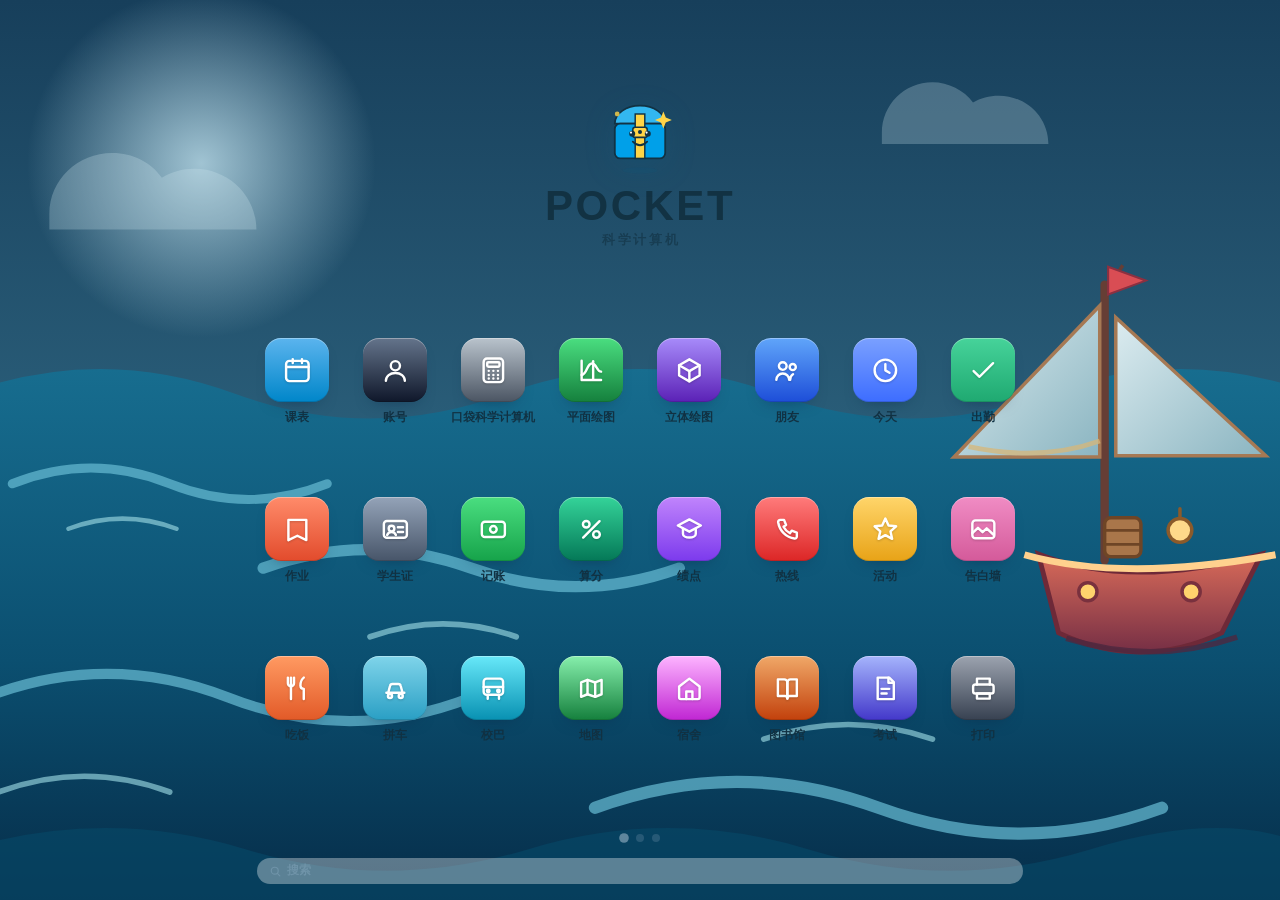
==== commit cbf12e96: "Publish site (2026-09-02 12:41)" ====
--- a/index.html
+++ b/index.html
@@ -1,1705 +1,24 @@
 <!DOCTYPE html>
-<html lang="zh">
+<html lang="zh" class="at-home">
 <head>
 <meta charset="utf-8">
 <!-- viewport-fit=cover first, and nothing after it that iOS does not know:
      interactive-widget is a Chrome-only key, and the keyboard is handled by
-     visualViewport now, so it bought nothing and risked a strict parser
-     throwing the whole declaration -- cover included -- away. -->
+     visualViewport, so it bought nothing and risked a strict parser throwing
+     the whole declaration -- cover included -- away. -->
 <meta name="viewport" content="width=device-width,initial-scale=1,viewport-fit=cover,user-scalable=no">
 <meta name="theme-color" content="#00a0e9">
 <meta name="apple-mobile-web-app-capable" content="yes">
 <meta name="mobile-web-app-capable" content="yes">
-<meta name="apple-mobile-web-app-title" content="Pocket · UTAR">
+<meta name="apple-mobile-web-app-title" content="Pocket SC">
 <meta name="apple-mobile-web-app-status-bar-style" content="black-translucent">
+<title>Pocket Scientific Calculator</title>
 <link rel="manifest" href="manifest.json">
 <link rel="apple-touch-icon" href="apple-touch-icon.png" id="touchIcon">
-<title>Pocket · UTAR</title>
-<style>
-:root{
-  /* Doraemon: body blue #00a0e9, white belly, nose/collar red #e60012, bell yellow #ffd93b */
-  --bg:#e8f5fd; --card:#ffffff; --card2:#eaf4fc; --line:#cfe6f5;
-  --tx:#123243; --tx2:#5d8299; --tx3:#6f93a8;
-  /* --ac is a shade darker than the official blue #00a0e9 so white text has enough contrast (4.0:1).
-     The Doraemon up top and the big clock still use the official #00a0e9 */
-  --ac:#0086c9; --ac2:#0071a8; --ok:#12a150; --warn:#b06800; --bad:#e60012;
-  --bell:#ffd93b; --bell2:#e0a000;
-  --onac:#fff;        /* text sitting on an --ac  background */
-  --onac2:#fff;       /* text sitting on an --ac2 background (dark themes flip this) */
-  --sky:#fff;         /* that wash of light at the top */
-  --grad1:#00a0e9; --grad2:#00669c;      /* big clock gradient: official blue, artwork is exempt from small-text contrast */
-  --swoff:#d5e7f2; --swknob:#a8c4d4;     /* switch in the off position */
-  --toastbg:#123243; --toasttx:#fff;
-  --ring1:#e60012; --ring2:#ff9d00;      /* ringing banner */
-  --demo1:#00a0e9; --demo2:#00669c;      /* DEMO banner */
-  --shadow:#0a5c86;
-  --r:18px;
-
-}
-/* ============================================================
-    Other themes: override only the variables above -- not one line of component CSS changes.
-    To add another, copy a block and change the colours. */
-   ============================================================ */
-
-/* Dorami -- yellow body + red bow */
-:root[data-theme="dorami"]{
-  --bg:#fff9e8; --card:#ffffff; --card2:#fff4d6; --line:#f1e0ac;
-  --tx:#3d3218; --tx2:#8a7440; --tx3:#a08b52;
-  --ac:#e8452f; --ac2:#b8341f; --ok:#12a150; --warn:#a86a00; --bad:#c9182b;
-  --bell:#ffd800; --bell2:#d9a400;
-  --onac2:#fff;                           /* ac2 is deep red, so white text */
-  --sky:#fffdf3;
-  --grad1:#f5b400; --grad2:#c07d00;
-  --swoff:#f0e3bc; --swknob:#c9b787;
-  --toastbg:#3d3218; --toasttx:#fff;
-  --ring1:#e8452f; --ring2:#ffb300;
-  --demo1:#f5b400; --demo2:#c07d00;
-  --shadow:#8a7440;
-}
-
-/* Anywhere Door -- that pink door */
-:root[data-theme="door"]{
-  --bg:#fdeef5; --card:#ffffff; --card2:#fdeff6; --line:#f6cfe0;
-  --tx:#401f30; --tx2:#8d5a75; --tx3:#a3728c;
-  --ac:#d6367f; --ac2:#a81f5f; --ok:#12a150; --warn:#b06800; --bad:#e11d48;
-  --bell:#ffd93b; --bell2:#e0a000;
-  --onac2:#fff;                           /* ac2 is deep pink, so white text */
-  --sky:#fff5fa;
-  --grad1:#f06eaa; --grad2:#a81f5f;
-  --swoff:#f6d9e6; --swknob:#cba0b6;
-  --toastbg:#401f30; --toasttx:#fff;
-  --ring1:#e11d48; --ring2:#f06eaa;
-  --demo1:#f06eaa; --demo2:#a81f5f;
-  --shadow:#8d5a75;
-}
-
-/* Sleeping Doraemon -- dark, easy on the eyes at night */
-:root[data-theme="sleepy"]{
-  --bg:#08131c; --card:#0f2231; --card2:#16303f; --line:#22455a;
-  --tx:#e6f3fb; --tx2:#93b7cc; --tx3:#6d8fa5;
-  --ac:#0086c9; --ac2:#5cc7f7; --ok:#3ddc84; --warn:#f5b942; --bad:#ff6b6b;
-  --bell:#ffd93b; --bell2:#c99400;
-  --onac2:#08131c;                        /* ac2 got lighter, so dark text on it */
-  --sky:rgba(0,160,233,.22);
-  --grad1:#7fd8ff; --grad2:#0086c9;
-  --swoff:#22455a; --swknob:#6d8fa5;
-  --toastbg:#e6f3fb; --toasttx:#08131c;
-  --ring1:#e60012; --ring2:#ff9d00;
-  --demo1:#0086c9; --demo2:#083b57;
-  --shadow:#000;
-}
-
-/* Doraemon with a dorayaki -- the warm brown of a dorayaki */
-:root[data-theme="happy"]{
-  --bg:#fdf3e3; --card:#ffffff; --card2:#fbf0dd; --line:#ecd9b6;
-  --tx:#3a2a14; --tx2:#876840; --tx3:#9c8156;
-  --ac:#b4661b; --ac2:#8d4d10; --ok:#12a150; --warn:#a86a00; --bad:#c9182b;
-  --bell:#ffd93b; --bell2:#d9a400;
-  --onac2:#fff;
-  --sky:#fffaf0;
-  --grad1:#c98a3a; --grad2:#8d4d10;
-  --swoff:#eddfc4; --swknob:#c2ab86;
-  --toastbg:#3a2a14; --toasttx:#fff;
-  --ring1:#c9182b; --ring2:#e08a00;
-  --demo1:#c98a3a; --demo2:#8d4d10;
-  --shadow:#876840;
-}
-
-/* ============================================================
-    Shared design tokens. Deliberately NOT part of the colour block
-    above and never restated by a theme: a theme changes colour, it
-    does not get its own type scale or its own idea of a corner.
-    The theme test enforces that split -- everything in the colour
-    :root must appear in every theme, and this block must not.
-   ============================================================ */
-:root{
-/* ============================================================
-    Design system. Colours stay per-theme above; everything below is
-    shared, so a theme never has to restate a size or a duration.
-
-    Numbers are the signature of this app. A campus runs on issued
-    numbers -- matric, GPA, credits, room, bus time, ringgit -- so every
-    one of them is set in --mono with tabular figures. That is why the
-    column of grades in GPA lines up and the balance in Wallet does not
-    jitter as it changes.
-   ============================================================ */
---mono:ui-monospace,SFMono-Regular,"SF Mono","Cascadia Mono","Roboto Mono",
-       "DejaVu Sans Mono",Menlo,Consolas,monospace;
-
-/* Type scale. Nothing in the app should use a size that is not here. */
---fs-2xs:10.5px; --fs-xs:11.5px; --fs-sm:13px; --fs-md:15px;
---fs-lg:17px;    --fs-xl:20px;   --fs-2xl:26px; --fs-3xl:34px;
-
-/* Spacing. A 4px grid, named so the rhythm survives editing. */
---sp-1:4px; --sp-2:8px; --sp-3:12px; --sp-4:16px;
---sp-5:20px; --sp-6:24px; --sp-8:32px; --sp-10:40px;
-
-/* Corners */
---r-xs:8px; --r-sm:12px; --r-md:16px; --r-lg:20px; --r-xl:26px; --r-full:999px;
-
-/* Elevation. A shadow alone disappears on a dark theme, so every raised
-   surface also carries a hairline. --edge is that hairline. */
---edge:color-mix(in srgb, var(--tx) 8%, transparent);
---e1:0 1px 2px color-mix(in srgb, var(--shadow) 14%, transparent);
---e2:0 6px 16px -10px color-mix(in srgb, var(--shadow) 55%, transparent);
---e3:0 18px 40px -22px color-mix(in srgb, var(--shadow) 70%, transparent);
-
-/* Motion. One duration scale, one curve -- the iOS decelerate, which is
-   what makes a tap feel answered rather than animated. */
---mo-1:120ms; --mo-2:200ms; --mo-3:320ms; --mo-4:460ms;
---ease:cubic-bezier(.32,.72,0,1);
---ease-out:cubic-bezier(.16,1,.3,1);
-}
-
-/* ---------- Cloud / account ---------- */
-.cloudbtn{position:absolute;top:16px;left:92px;padding:7px 12px;border-radius:99px;
-  border:1px solid var(--line);background:var(--card);color:var(--tx2);
-  font-size:14px;line-height:1;font-family:inherit;cursor:pointer}
-.cloudbtn:active{border-color:var(--ac)}
-.cloudbtn.on{border-color:var(--ok);color:var(--ok)}
-
-.acct{display:flex;align-items:center;gap:12px;padding:14px 15px;border-radius:13px;
-  background:var(--card2);border:1px solid var(--line);margin-bottom:16px}
-.acct .av{flex:none;width:40px;height:40px;border-radius:50%;background:var(--ac);
-  color:var(--onac);display:flex;align-items:center;justify-content:center;
-  font-size:17px;font-weight:700}
-.acct .ai{flex:1;min-width:0}
-.acct .ai b{display:block;font-size:14px;overflow:hidden;text-overflow:ellipsis;
-  white-space:nowrap}
-.acct .ai small{color:var(--tx2);font-size:12px}
-
-.tabs2{display:flex;gap:5px;background:var(--card2);padding:4px;border-radius:11px;
-  margin-bottom:16px}
-.tabs2 button{flex:1;padding:9px;border:0;border-radius:8px;background:transparent;
-  color:var(--tx2);font-size:13.5px;font-weight:700;font-family:inherit;cursor:pointer}
-.tabs2 button.on{background:var(--ac);color:var(--onac)}
-
-.idhint{margin:-9px 0 15px;padding:9px 12px;border-radius:9px;font-size:12.5px;
-  line-height:1.6;background:var(--card2);color:var(--tx2);border-left:3px solid var(--line)}
-.idhint.good{border-left-color:var(--ok)}
-.idhint.warn{border-left-color:var(--warn)}
-.idhint b{color:var(--tx)}
-
-.forgot{display:block;width:100%;margin:0 0 6px;padding:9px;border:0;
-  background:transparent;color:var(--ac2);font-size:13px;font-weight:600;
-  font-family:inherit;cursor:pointer;text-align:center;text-decoration:underline}
-
-/* Push toggle */
-.pushbox{margin:0 0 16px}
-.pushtog{display:block;width:100%;text-align:left;padding:14px 16px;border-radius:13px;
-  border:2px solid var(--line);background:var(--card2);color:var(--tx);
-  font-family:inherit;cursor:pointer;transition:.15s}
-.pushtog .pt{display:block;font-size:14.5px;font-weight:700}
-.pushtog .ps{display:block;font-size:12px;color:var(--tx2);margin-top:3px;line-height:1.55}
-.pushtog.on{border-color:var(--ok);background:var(--card)}
-.pushtog.on .pt{color:var(--ok)}
-.pushtog:disabled{opacity:.5}
-.pushmsg{margin-top:9px;padding:10px 12px;border-radius:9px;font-size:12.5px;
-  line-height:1.65;background:var(--card2);color:var(--tx2);
-  border-left:3px solid var(--line)}
-.pushmsg.ok{border-left-color:var(--ok)}
-.pushmsg.bad{border-left-color:var(--bad);color:var(--bad)}
-.pushmsg b{color:var(--tx)}
-
-.pwrow{display:flex;gap:8px;align-items:stretch}
-.pwrow input{flex:1;min-width:0}
-.pweye{flex:none;padding:0 14px;border-radius:11px;border:1px solid var(--line);
-  background:var(--card2);color:var(--tx2);font-size:12.5px;font-weight:700;
-  font-family:inherit;cursor:pointer;white-space:nowrap}
-.pweye:active{border-color:var(--ac);color:var(--ac2)}
-
-.cloudmsg{margin:0 0 14px;padding:11px 13px;border-radius:10px;font-size:13px;
-  line-height:1.65;background:var(--card2);border-left:4px solid var(--bad);color:var(--bad)}
-.cloudmsg.ok{border-left-color:var(--ok);color:var(--ok)}
-.cloudmsg.busy{border-left-color:var(--ac);color:var(--tx2)}
-
-/* ---------- Day / week / month switch ---------- */
-.vtabs{display:flex;gap:5px;background:var(--card);padding:4px;border-radius:12px;
-  margin:0 0 12px}
-.vtabs button{flex:1;padding:9px 4px;border:0;border-radius:9px;background:transparent;
-  color:var(--tx2);font-size:13.5px;font-weight:700;font-family:inherit;cursor:pointer;
-  transition:.15s}
-.vtabs button.on{background:var(--ac);color:var(--onac)}
-
-/* Previous / next + where you are now */
-.vnav{display:flex;align-items:center;gap:10px;margin:0 0 12px}
-.vnav button{flex:none;width:38px;height:38px;border-radius:11px;
-  border:1px solid var(--line);background:var(--card);color:var(--tx2);
-  font-size:16px;line-height:1;font-family:inherit;cursor:pointer}
-.vnav button:active{border-color:var(--ac);color:var(--ac2)}
-.vnav .vt{flex:1;text-align:center;font-size:15px;font-weight:700;
-  font-variant-numeric:tabular-nums}
-.vnav .vt small{display:block;font-size:11.5px;font-weight:600;color:var(--tx3);
-  margin-top:2px}
-.vnav .today{flex:none;width:auto;padding:0 13px;font-size:12.5px;font-weight:700}
-
-/* ---------- Month view ---------- */
-.mgrid{display:grid;grid-template-columns:30px repeat(7,1fr);gap:4px;align-items:stretch}
-/* The week number down the left of each row */
-.mwk{display:flex;align-items:center;justify-content:center;border-radius:8px;
-  background:var(--card2);color:var(--ac2);font-size:10.5px;font-weight:700;
-  font-variant-numeric:tabular-nums;line-height:1}
-.mwk.out{background:transparent;color:var(--tx3);opacity:.5}
-.mwk.now{background:var(--ac);color:var(--onac)}
-.mgrid .wh{text-align:center;font-size:11px;font-weight:700;color:var(--tx3);
-  padding:2px 0 5px;letter-spacing:.04em}
-.mcell{
-  position:relative;aspect-ratio:1;border-radius:10px;border:1px solid transparent;
-  background:var(--card);color:var(--tx);font-family:inherit;cursor:pointer;
-  display:flex;flex-direction:column;align-items:center;justify-content:flex-start;
-  padding:5px 2px 0;gap:3px;overflow:hidden;
-}
-.mcell .dn{font-size:13px;font-weight:600;font-variant-numeric:tabular-nums;line-height:1}
-.mcell .dots{display:flex;gap:2.5px;flex-wrap:wrap;justify-content:center;padding:0 2px}
-.mcell .dots i{width:5px;height:5px;border-radius:50%;background:var(--ac);display:block}
-.mcell .dots i.off{background:var(--tx3);opacity:.5}
-.mcell .more{font-size:9.5px;color:var(--tx3);font-variant-numeric:tabular-nums}
-.mcell.dim{opacity:.32}
-.mcell.today{border-color:var(--ac);background:var(--card2)}
-.mcell.today .dn{color:var(--ac2)}
-.mcell.sel{background:var(--ac)}
-.mcell.sel .dn{color:var(--onac)}
-.mcell.sel .dots i{background:var(--onac)}
-.mcell.wknd .dn{color:var(--tx3)}
-.mcell.sel.wknd .dn{color:var(--onac)}
-
-/* The list of that day under the month grid */
-.mday{margin-top:16px}
-.mday h4{margin:0 0 8px 4px;font-size:12.5px;font-weight:700;color:var(--tx2)}
-
-/* ---------- Single day ---------- */
-.dayhead{display:flex;align-items:baseline;gap:10px;margin:0 0 12px 4px}
-.dayhead .big{font-size:30px;font-weight:300;font-variant-numeric:tabular-nums;
-  letter-spacing:-.02em;line-height:1}
-.dayhead .wd{font-size:14px;font-weight:700}
-.dayhead .wk{margin-left:auto;font-size:12px;color:var(--tx3);font-weight:600}
-
-/* ---------- "No class this week" ---------- */
-.offbtn{
-  display:flex;align-items:center;justify-content:center;gap:8px;
-  width:100%;margin:0 0 12px;padding:13px 14px;border-radius:13px;
-  border:1px solid var(--line);background:var(--card);color:var(--tx);
-  font-size:14px;font-weight:700;font-family:inherit;cursor:pointer;
-}
-.offbtn:active{border-color:var(--ac);color:var(--ac2)}
-.offbtn .cnt{
-  margin-left:auto;padding:2px 9px;border-radius:99px;background:var(--warn);
-  color:#fff;font-size:12px;font-variant-numeric:tabular-nums;
-}
-
-.kinds{border:1px solid var(--line);border-radius:12px;margin:0 0 16px;
-  background:var(--card2);overflow:hidden}
-.kinds summary{padding:12px 15px;cursor:pointer;font-size:13.5px;font-weight:700;
-  list-style:none;display:flex;align-items:center;gap:9px;color:var(--tx)}
-.kinds summary::-webkit-details-marker{display:none}
-.kinds summary::after{content:"+";margin-left:auto;color:var(--tx3);font-size:18px;font-weight:400}
-.kinds[open] summary::after{content:"\2212"}
-.kinds[open] summary{border-bottom:1px solid var(--line)}
-.kinds .hint{margin:12px 12px 10px}
-.kindrow{display:flex;align-items:center;gap:11px;width:100%;text-align:left;
-  padding:11px 15px;border:0;border-top:1px solid var(--line);background:transparent;
-  color:var(--tx);font-size:14px;font-family:inherit;cursor:pointer}
-.kindrow.subj{border-top-width:2px}
-.kindrow.subj .knm{font-weight:800;font-size:14.5px}
-.kindrow.kid{padding-left:30px;background:var(--card2)}
-.kindrow.kid .knm{font-weight:600;font-size:13px;color:var(--tx2)}
-.kindrow .knm{font-weight:700}
-.kindrow .kct{color:var(--tx3);font-size:12px;font-variant-numeric:tabular-nums}
-.kindrow .kst{margin-left:auto;font-size:12px;font-weight:700;color:var(--warn)}
-.kindrow.on .kst{color:var(--ok)}
-
-.rm.moved{color:var(--ac2);font-weight:700}
-
-/* The bar at the top in timetable-only mode. Deliberately not a warning colour -- this is not an error, the user chose it */
-.qbar{display:flex;align-items:center;gap:8px;margin-bottom:13px;
-  padding:10px 14px;border-radius:12px;font-size:12.5px;font-weight:600;
-  color:var(--tx2);background:var(--card);border:1px dashed var(--line)}
-/* Timetable-only list: no switch, so reclaim the padding on the right */
-.item.flat{padding-right:15px}
-.item.flat .info{padding-right:0}
-
-/* ---------- Timetable view ---------- */
-.tt{display:flex;flex-direction:column;gap:13px}
-.ttday{background:var(--card);border-radius:var(--r);overflow:hidden}
-.ttday.today{box-shadow:0 0 0 2px var(--ac)}
-.ttdh{display:flex;align-items:baseline;gap:9px;padding:11px 15px 10px;
-  font-size:14.5px;font-weight:800;border-bottom:1px solid var(--line)}
-.ttdh .dd{color:var(--tx3);font-size:12px;font-weight:600;
-  font-variant-numeric:tabular-nums}
-.ttdh .tag{margin-left:auto;font-size:10.5px;font-weight:800;letter-spacing:.06em;
-  background:var(--ac);color:var(--onac);border-radius:99px;padding:2px 9px}
-.ttrow{display:flex;align-items:stretch;gap:11px;padding:11px 15px;
-  border-top:1px solid var(--line);cursor:pointer}
-.ttrow:first-of-type{border-top:0}
-.ttt{flex:none;width:52px;text-align:right;font-variant-numeric:tabular-nums;
-  padding-top:1px}
-.ttt b{display:block;font-size:18px;font-weight:700;letter-spacing:-.02em;
-  line-height:1.15}
-.ttt i{display:block;font-style:normal;font-size:11.5px;color:var(--tx3);
-  margin-top:2px}
-.ttbar{flex:none;width:3px;border-radius:3px;background:var(--ac);opacity:.55}
-.ttinfo{flex:1;min-width:0;padding-top:1px}
-.ttinfo>b{display:block;font-size:15px;font-weight:700;line-height:1.3;
-  overflow:hidden;text-overflow:ellipsis;white-space:nowrap}
-.ttinfo>small{display:block;margin-top:3px;font-size:12px;color:var(--tx2);
-  overflow:hidden;text-overflow:ellipsis;white-space:nowrap}
-.ttk{flex:none;align-self:center;width:23px;height:23px;border-radius:8px;
-  display:grid;place-items:center;font-size:11px;font-weight:800;
-  color:var(--onac)}
-.ttk.lecture{background:var(--ac)}
-.ttk.tutorial{background:var(--ok)}
-.ttk.practical{background:var(--warn)}
-/* The switch on a timetable row: the same one the alarm list uses, a size down so it fits */
-.ttsw{align-self:center;width:40px;height:24px;margin-left:2px}
-.ttsw::after{width:18px;height:18px}
-.ttsw.on::after{left:19px}
-/* A cancelled row fades, but its switch must not -- that is the thing you are about to press */
-.ttrow.off>*:not(.ttsw){opacity:.5}
-.ttrow.off .ttt b,.ttrow.off .ttinfo>b{text-decoration:line-through}
-.ttrow.off .ttbar{background:var(--tx3)}
-.offrow .opt{font-size:11px;font-weight:700;color:var(--warn);
-  border:1px solid var(--warn);border-radius:5px;padding:0 4px;margin-left:5px}
-
-.offday{margin-bottom:14px}
-.offday h4{margin:0 0 7px 3px;font-size:12px;font-weight:700;color:var(--tx2);
-  letter-spacing:.05em}
-.offrow{
-  display:flex;align-items:center;gap:12px;width:100%;text-align:left;
-  padding:12px 14px;margin-bottom:6px;border-radius:12px;
-  border:1px solid var(--line);background:var(--card2);color:var(--tx);
-  font-size:14px;font-family:inherit;cursor:pointer;
-}
-.offrow .ot{flex:none;font-variant-numeric:tabular-nums;font-weight:600;
-  min-width:46px;color:var(--tx2)}
-.offrow .onm{flex:1;min-width:0;font-weight:600;overflow:hidden;
-  text-overflow:ellipsis;white-space:nowrap}
-.offrow .ost{flex:none;font-size:12px;font-weight:700;color:var(--ok)}
-.offrow.off{background:transparent;border-style:dashed}
-.offrow.off .onm,.offrow.off .ot{text-decoration:line-through;opacity:.55}
-.offrow.off .ost{color:var(--warn)}
-
-/* ---------- Help ---------- */
-.helpbtn{position:absolute;top:16px;left:46px;padding:7px 12px;border-radius:99px;
-  border:1px solid var(--line);background:var(--card);color:var(--tx2);
-  font-size:14px;font-weight:700;line-height:1;font-family:inherit;cursor:pointer}
-.helpbtn:active{border-color:var(--ac)}
-
-.help details{border:1px solid var(--line);border-radius:12px;margin-bottom:9px;
-  background:var(--card2);overflow:hidden}
-.help summary{padding:13px 15px;cursor:pointer;font-size:14.5px;font-weight:700;
-  list-style:none;display:flex;align-items:center;gap:10px}
-.help summary::-webkit-details-marker{display:none}
-.help summary::after{content:"+";margin-left:auto;color:var(--tx3);font-size:19px;
-  line-height:1;font-weight:400}
-.help details[open] summary::after{content:"\2212"}
-.help details[open] summary{border-bottom:1px solid var(--line)}
-.help .hb{padding:13px 15px;font-size:13.5px;line-height:1.8;color:var(--tx2)}
-.help .hb b{color:var(--tx)}
-.help .hb code{color:var(--ac2);font-family:ui-monospace,Menlo,Consolas,monospace;
-  font-size:.92em;overflow-wrap:break-word}
-.help .hb p{margin:0 0 9px}
-.help .hb p:last-child{margin-bottom:0}
-.help .hb ul{margin:0 0 9px;padding-left:19px}
-.help .hb li{margin-bottom:4px}
-.help .n{flex:none;width:24px;height:24px;border-radius:50%;background:var(--bell);
-  color:#4a3200;display:flex;align-items:center;justify-content:center;
-  font-size:12.5px;font-weight:700;font-variant-numeric:tabular-nums}
-
-/* ---------- Theme picker ---------- */
-.themebtn{position:absolute;top:16px;left:0;padding:7px 12px;border-radius:99px;
-  border:1px solid var(--line);background:var(--card);color:var(--tx2);
-  font-size:14px;line-height:1;font-family:inherit;cursor:pointer}
-.themebtn:active{border-color:var(--ac)}
-
-.themeopts{display:grid;grid-template-columns:repeat(2,1fr);gap:11px}
-.themeopt{display:flex;flex-direction:column;align-items:center;gap:7px;
-  padding:13px 8px 12px;border:2px solid var(--line);border-radius:15px;
-  background:var(--card2);color:var(--tx);font-size:13.5px;font-weight:700;
-  font-family:inherit;cursor:pointer;transition:.15s}
-.themeopt .face{line-height:0}
-.themeopt .face svg{display:block}
-.themeopt .sw3{display:flex;gap:4px}
-.themeopt .sw3 i{width:13px;height:13px;border-radius:50%;display:block;
-  border:1px solid rgba(0,0,0,.14)}
-.themeopt.on{border-color:var(--ac);background:var(--card)}
-.themeopt:active{transform:scale(.98)}
-
-*{box-sizing:border-box;-webkit-tap-highlight-color:transparent}
-html,body{
-  margin:0;padding:0;width:100%;
-  overflow:hidden;overscroll-behavior:none;
-}
-/* The root is deliberately NOT --app-h. It has one job -- paint the whole
-   web view -- and 100% of the initial containing block is the only thing
-   that reliably means "as tall as the thing I am inside". Constraining it
-   to the visible height instead left a white strip under the app on an
-   installed iOS app: WebKit painted the root's background over the root's
-   box rather than the whole canvas, and the rest fell back to the web
-   view's own white. Layout is body's problem, and body is --app-h. */
-html{height:100%;min-height:100%}
-/* No `height` here on purpose. When a fixed element has top, bottom AND
-   height, the spec says bottom loses -- so `height:100%` was quietly
-   sizing the whole app to 100% of <html> instead of to the viewport, and
-   any browser whose dvh does not match its layout viewport (iOS
-   standalone with a translucent status bar is one) left the app short by
-   exactly that difference. That was the pale band across the bottom of
-   the home screen on a real iPhone. inset:0 alone is the viewport, in
-   every browser, installed or not. */
-body{
-  /* Pinned to the top-left and given a measured height, rather than
-     inset:0. Every viewport unit and every inset lies somewhere: iOS
-     standalone reports a dvh that is not the layout viewport (a strip of
-     the launcher's background_color shows under the app), and Chrome's
-     collapsing toolbar means the layout viewport is the LARGE one, so an
-     app sized to it runs underneath the toolbar and its bottom row is
-     unreachable. Same defect, opposite symptom. fitViewport() writes the
-     one number both cases need -- visualViewport.height -- into --app-h
-     and keeps it there; 100dvh is only the value before the first frame
-     of JavaScript. */
-  position:fixed;top:0;left:0;width:100%;
-  height:100dvh;height:var(--app-h,100dvh);
-  /* If --app-h is ever short of the web view, the root behind it is still
-     painted, so the gap shows the wallpaper rather than white. */
-  background:var(--bg); color:var(--tx);
-  background-image:radial-gradient(125% 62% at 50% -4%,var(--sky) 0%,transparent 64%);
-  font:var(--fs-md)/1.55 -apple-system,BlinkMacSystemFont,"Segoe UI Variable Text",
-       "Segoe UI","PingFang SC","Hiragino Sans GB","Microsoft YaHei",sans-serif;
-  -webkit-font-smoothing:antialiased; -moz-osx-font-smoothing:grayscale;
-  text-rendering:optimizeLegibility;
-  font-variant-numeric:tabular-nums; font-feature-settings:"tnum" 1,"cv01" 1;
-  touch-action:manipulation;
-  -webkit-user-select:none;user-select:none;-webkit-touch-callout:none;
-}
-/* Long-pressing a label in a native app does not raise a selection handle.
-   Fields you type into still behave like fields; anything a student may
-   genuinely need to copy opts back in with .selectable. */
-input,textarea,select,[contenteditable],.selectable{
-  -webkit-user-select:text;user-select:text;-webkit-touch-callout:default}
-img,svg{-webkit-user-drag:none;user-drag:none}
-.wrap{
-  position:absolute;inset:0;max-width:640px;margin:0 auto;
-  padding:env(safe-area-inset-top) 16px calc(104px + env(safe-area-inset-bottom));
-  overflow-x:hidden;overflow-y:auto;overscroll-behavior:none;
-  -webkit-overflow-scrolling:touch;touch-action:pan-y;
-}
-
-/* ---------- Doraemon up top ---------- */
-.dora{line-height:0;margin-bottom:2px}
-.dora svg{filter:drop-shadow(0 7px 14px rgba(10,92,134,.24));
-  animation:dorafloat 3.6s ease-in-out infinite}
-@keyframes dorafloat{50%{transform:translateY(-5px)}}
-@media (prefers-reduced-motion:reduce){.dora svg{animation:none}}
-
-/* ---------- Clock up top ---------- */
-.clock{text-align:center;padding:14px 0 18px;position:relative}
-.langbtn{position:absolute;top:16px;right:0;padding:7px 13px;border-radius:99px;
-  border:1px solid var(--line);background:var(--card);color:var(--tx2);
-  font-size:12px;font-weight:700;font-family:inherit;cursor:pointer;letter-spacing:.05em}
-.langbtn:active{border-color:var(--ac);color:var(--ac2)}
-.clock .t{
-  font-size:clamp(56px,19vw,86px); font-weight:200; letter-spacing:-.03em;
-  font-variant-numeric:tabular-nums; line-height:1;
-  background:linear-gradient(180deg,var(--grad1),var(--grad2));
-  -webkit-background-clip:text; background-clip:text; color:transparent;
-}
-.clock .t .sec{font-size:.34em;font-weight:400;color:var(--tx3);
-  -webkit-text-fill-color:var(--tx3);margin-left:8px;letter-spacing:0}
-.clock .wd{
-  display:inline-block;margin:14px 0 6px;padding:7px 20px;border-radius:999px;
-  background:linear-gradient(135deg,var(--grad1),var(--grad2));
-  font-size:17px;font-weight:600;letter-spacing:.06em;
-  box-shadow:0 6px 20px -6px var(--ac);
-}
-.clock .d{color:var(--tx2);font-size:14px;font-variant-numeric:tabular-nums}
-.dot{display:inline-block;width:6px;height:6px;border-radius:50%;
-  background:var(--tx3);margin-right:6px;vertical-align:1px}
-.dot.on{background:var(--ok);box-shadow:0 0 8px var(--ok)}
-.dot.off{background:var(--bad)}
-
-/* Which network the device is on */
-.netinfo{display:block;margin:9px auto 0;padding:4px 12px;border-radius:99px;
-  border:1px solid transparent;background:transparent;color:var(--tx3);
-  font-size:11.5px;font-weight:600;font-family:inherit;cursor:pointer}
-.netinfo.warn2{color:var(--warn);border-color:rgba(245,158,11,.32)}
-
-/* ---------- Semester / week number ---------- */
-.wkbadge{
-  display:inline-block;margin-top:11px;padding:6px 15px;border-radius:99px;
-  border:1px solid var(--line);background:var(--card);color:var(--tx2);
-  font-size:12.5px;font-weight:700;font-family:inherit;cursor:pointer;
-}
-.wkbadge b{color:var(--ac2)}
-.wkbadge.out{border-color:rgba(245,158,11,.4)}
-.wkbadge.out b{color:var(--warn)}
-
-/* Week strip */
-.wkstrip{display:flex;gap:7px;overflow-x:auto;padding:2px 4px 10px;
-  scrollbar-width:none;-webkit-overflow-scrolling:touch;overscroll-behavior:none;
-  touch-action:pan-x}
-.wkstrip::-webkit-scrollbar{display:none}
-.wkstrip button{
-  flex:none;min-width:56px;padding:9px 6px;border-radius:12px;
-  border:1px solid var(--line);background:var(--card);color:var(--tx2);
-  font-size:12px;font-weight:700;font-family:inherit;cursor:pointer;line-height:1.35
-}
-.wkstrip button .n{display:block;font-size:15px;color:var(--tx)}
-.wkstrip button .r{display:block;font-size:10px;color:var(--tx3);font-weight:600}
-.wkstrip button.now{border-color:var(--ac2)}
-.wkstrip button.now .n{color:var(--ac2)}
-.wkstrip button.sel{background:var(--ac);border-color:var(--ac)}
-.wkstrip button.sel .n,.wkstrip button.sel .r{color:var(--onac)}
-
-/* One card per day (gives it a calendar feel) */
-.daycard{background:var(--card);border-radius:var(--r);margin-bottom:10px;
-  overflow:hidden;border:1px solid transparent}
-.daycard.today{border-color:var(--ac)}
-.daycard>.dh{display:flex;align-items:baseline;gap:9px;padding:11px 15px 9px}
-.daycard>.dh .dw{font-size:13px;font-weight:700}
-.daycard>.dh .dd{font-size:12px;color:var(--tx3);font-variant-numeric:tabular-nums}
-.daycard>.dh .tag{margin-left:auto;font-size:10.5px;font-weight:700;
-  color:var(--ac2);letter-spacing:.05em}
-.daycard.today>.dh .dw{color:var(--ac2)}
-.daycard>.dh.nil{opacity:.42}
-.daycard .item{padding-left:15px}
-
-/* ---------- Roles (intro screen / changed later) ---------- */
-.rolebtn{display:inline-block;margin:11px 0 0 7px;padding:6px 15px;border-radius:99px;
-  border:1px solid var(--line);background:var(--card);color:var(--tx2);
-  font-size:12.5px;font-weight:700;font-family:inherit;cursor:pointer}
-.rolebtn:active{border-color:var(--ac);color:var(--ac2)}
-/* Timetable only: lit up, so it is obvious at a glance that nothing will ring */
-.rolebtn.quiet{background:var(--ac);color:var(--onac);border-color:var(--ac)}
-
-.roleopts{display:flex;flex-direction:column;gap:10px}
-.roleopt{display:flex;align-items:center;gap:14px;width:100%;text-align:left;
-  padding:15px 16px;border:2px solid var(--line);border-radius:15px;
-  background:var(--card2);color:var(--tx);font-size:15px;font-weight:700;
-  font-family:inherit;cursor:pointer;transition:.15s}
-.roleopt .em{flex:none;font-size:26px;line-height:1}
-.roleopt .rt{flex:1;min-width:0}
-.roleopt .rn{display:block}
-.roleopt .rd{display:block;font-size:12px;font-weight:600;color:var(--tx2);margin-top:3px}
-.roleopt .tick{flex:none;width:26px;height:26px;border-radius:50%;
-  border:2px solid var(--line);color:transparent;font-size:14px;font-weight:700;
-  display:flex;align-items:center;justify-content:center}
-.roleopt.on{border-color:var(--ac);background:var(--card)}
-.roleopt.on .tick{background:var(--ac);border-color:var(--ac);color:var(--onac)}
-.roleopt:active{transform:scale(.99)}
-.rolehint{margin:14px 0 0;padding:11px 13px;border-radius:10px;
-  background:var(--card2);border-left:4px solid var(--bell);
-  font-size:12.5px;color:var(--tx2);line-height:1.7}
-.rolehint b{color:var(--tx)}
-.act button:disabled{opacity:.4}
-
-/* ---------- Mode switch ---------- */
-.modes{display:flex;gap:6px;background:var(--card);padding:5px;
-  border-radius:14px;margin:4px 0 20px}
-/* Hide the whole row when there is only one role (has to beat the display:flex above) */
-.modes[hidden]{display:none}
-.modes button{
-  flex:1;padding:11px 4px;border:0;border-radius:10px;background:transparent;
-  color:var(--tx2);font-size:14px;font-weight:600;font-family:inherit;cursor:pointer;
-  transition:.18s
-}
-.modes button .em{display:block;font-size:17px;margin-bottom:2px}
-.modes button.on{background:var(--ac);color:var(--onac);box-shadow:0 4px 14px -4px var(--ac)}
-
-/* DEMO mode banner */
-#demoBar{background:linear-gradient(135deg,var(--demo1),var(--demo2));border-radius:var(--r);
-  padding:15px 16px;margin-bottom:16px;font-size:12.5px;line-height:1.65}
-#demoBar.lost{background:linear-gradient(135deg,var(--warn),var(--bad))}
-#demoBar b{display:block;font-size:15px;margin-bottom:4px}
-#demoBar .dbtns{display:flex;gap:9px;margin-top:12px}
-#demoBar button{flex:1;padding:10px;border:0;border-radius:10px;font-size:13px;
-  font-weight:700;font-family:inherit;cursor:pointer;
-  background:rgba(255,255,255,.22);color:#fff}
-
-/* ---------- Ringing banner ---------- */
-.ring{
-  background:linear-gradient(135deg,var(--ring1),var(--ring2)); border-radius:var(--r);
-  padding:18px; margin-bottom:16px; animation:pulse 1s infinite
-}
-@keyframes pulse{50%{filter:brightness(1.22)}}
-.ring h3{margin:0 0 3px;font-size:19px}
-.ring p{margin:0 0 14px;opacity:.9;font-size:13px}
-.ring .btns{display:flex;gap:10px}
-.ring button{
-  flex:1;padding:13px;border:0;border-radius:11px;font-size:15px;font-weight:700;
-  font-family:inherit;cursor:pointer;background:rgba(255,255,255,.2);color:#fff
-}
-.ring button.main{background:#fff;color:#e60012}
-
-/* ---------- Sections ---------- */
-.sec-h{display:flex;align-items:center;justify-content:space-between;
-  margin:22px 4px 10px}
-.sec-h h2{margin:0;font-size:13px;font-weight:700;color:var(--tx2);
-  letter-spacing:.09em;text-transform:uppercase}
-.sec-h .lnk{color:var(--ac2);font-size:13px;font-weight:600;cursor:pointer}
-
-/* ---------- Alarm card ---------- */
-.card{background:var(--card);border-radius:var(--r);overflow:hidden}
-.item{display:flex;align-items:center;gap:13px;padding:14px 15px;
-  border-bottom:1px solid var(--line);cursor:pointer}
-.item:last-child{border-bottom:0}
-.item.off{opacity:.42}
-.item.next{background:linear-gradient(90deg,rgba(0,160,233,.14),transparent)}
-.item .time{font-size:26px;font-weight:300;font-variant-numeric:tabular-nums;
-  min-width:82px;letter-spacing:-.02em}
-.item .info{flex:1;min-width:0}
-.item .info b{display:block;font-size:15px;font-weight:600;
-  white-space:nowrap;overflow:hidden;text-overflow:ellipsis}
-.item .info small{color:var(--tx2);font-size:12px;display:block;margin-top:2px}
-.item .info .lead{color:var(--warn);font-weight:600}
-.item .info .rm{color:var(--tx3)}
-
-/* Switch */
-.sw{width:46px;height:28px;border-radius:99px;background:var(--swoff);
-  position:relative;flex:none;transition:.2s}
-.sw::after{content:"";position:absolute;top:3px;left:3px;width:22px;height:22px;
-  border-radius:50%;background:var(--swknob);transition:.2s}
-.sw.on{background:var(--ac)}
-.sw.on::after{left:21px;background:#fff}
-
-.empty{text-align:center;padding:44px 20px;color:var(--tx3)}
-.empty .em{font-size:42px;margin-bottom:10px}
-.empty p{margin:0 0 4px;font-size:14px}
-
-/* Week grouping */
-.daygrp{margin-bottom:14px}
-.daygrp>h4{margin:0 0 7px 4px;font-size:12px;color:var(--tx2);font-weight:700;
-  letter-spacing:.06em}
-.daygrp>h4 .today{color:var(--ac2)}
-
-/* ---------- The two main buttons at the bottom ---------- */
-.actionbar{
-  position:fixed;left:0;right:0;bottom:0;z-index:40;
-  display:flex;gap:10px;max-width:640px;margin:0 auto;
-  padding:12px 16px calc(14px + env(safe-area-inset-bottom));
-  background:linear-gradient(180deg,transparent,var(--bg) 26%);
-}
-.ab{
-  flex:1;display:flex;align-items:center;justify-content:center;gap:8px;
-  padding:16px 10px;border:0;border-radius:15px;
-  font-size:15px;font-weight:700;font-family:inherit;cursor:pointer;
-  background:var(--card2);color:var(--tx);border:1px solid var(--line);
-  box-shadow:0 10px 26px -14px var(--shadow);
-}
-.ab .ic{font-size:18px;line-height:1}
-.ab.main{background:var(--ac);color:var(--onac);border-color:var(--ac);
-  box-shadow:0 8px 26px -10px rgba(0,160,233,.85)}
-.ab:active{transform:scale(.975)}
-
-/* Single-session action sheet */
-.occhead{display:flex;gap:14px;align-items:center;margin-bottom:14px}
-.occhead .occt{font-size:32px;font-weight:200;font-variant-numeric:tabular-nums;
-  letter-spacing:-.02em}
-.occhead b{display:block;font-size:17px;font-weight:600}
-.occhead small{color:var(--tx2);font-size:12.5px}
-.occbadge{background:var(--card2);border-radius:11px;padding:11px 13px;
-  font-size:12.5px;color:var(--tx2);line-height:1.6;margin-bottom:16px}
-.occbadge.off{background:rgba(245,158,11,.13);color:var(--warn)}
-.occacts{display:flex;gap:11px}
-.occacts button{flex:1;padding:15px 10px;border:0;border-radius:13px;
-  font-size:14px;font-weight:700;font-family:inherit;cursor:pointer}
-
-/* Move just this one session (teacher pushes it later / earlier / a make-up class) */
-.occmove{display:block;width:100%;margin-top:11px;padding:13px;border-radius:12px;
-  border:1px dashed var(--line);background:transparent;color:var(--tx2);
-  font-size:13.5px;font-weight:700;font-family:inherit;cursor:pointer}
-.occmove:active{border-color:var(--ac);color:var(--ac2)}
-
-/* A cancelled session */
-.item.skip .time,.item.skip .info b{text-decoration:line-through}
-.item.skip{opacity:.45}
-.item .info .cx{color:var(--warn);font-weight:700}
-
-/* ---------- Bottom sheet ---------- */
-.mask{position:fixed;inset:0;background:rgba(8,60,88,.44);backdrop-filter:blur(3px);
-  z-index:50;display:none}
-.mask.on{display:block}
-.sheet{position:fixed;left:0;right:0;bottom:0;z-index:51;background:var(--card);
-  border-radius:22px 22px 0 0;max-height:92dvh;overflow-y:auto;overscroll-behavior:none;
-  -webkit-overflow-scrolling:touch;
-  padding:8px 18px calc(26px + env(safe-area-inset-bottom));
-  transform:translateY(100%);transition:transform .26s cubic-bezier(.32,.72,0,1)}
-.sheet.on{transform:translateY(0)}
-.grip{width:38px;height:4px;background:var(--line);border-radius:9px;margin:8px auto 14px}
-.sheet h3{margin:0 0 18px;font-size:19px;text-align:center}
-
-label.f{display:block;margin-bottom:15px}
-label.f>span{display:block;font-size:12px;color:var(--tx2);margin-bottom:7px;
-  font-weight:600;letter-spacing:.04em}
-input,select,textarea{
-  width:100%;padding:13px;border:1px solid var(--line);border-radius:11px;
-  background:var(--card2);color:var(--tx);font-size:16px;font-family:inherit
-}
-textarea{min-height:150px;resize:vertical;font-size:14px;line-height:1.7;
-  font-family:ui-monospace,SFMono-Regular,Menlo,Consolas,monospace}
-input[type=time]{font-size:24px;text-align:center;font-weight:300;
-  font-variant-numeric:tabular-nums}
-/* Start - end. The end time is optional; with it the timetable view can draw the span */
-.trange{display:flex;align-items:center;gap:8px}
-.trange input{flex:1;min-width:0;font-size:20px;padding:11px 4px}
-.trange .dash{flex:none;color:var(--tx3);font-size:17px}
-input:focus,select:focus,textarea:focus{outline:0;border-color:var(--ac)}
-
-/* Weekday chips */
-.days{display:flex;gap:6px}
-.days button{
-  flex:1;aspect-ratio:1;border:1px solid var(--line);border-radius:11px;
-  background:var(--card2);color:var(--tx2);font-size:15px;font-weight:600;
-  font-family:inherit;cursor:pointer;transition:.15s
-}
-.days button.on{background:var(--ac);border-color:var(--ac);color:var(--onac)}
-.wkpick{display:flex;align-items:center;gap:8px;margin-top:9px}
-.wkpick>span{flex:none;font-size:12px;color:var(--tx3)}
-.wkpick select{flex:1;min-width:0;padding:9px;font-size:14px}
-.chips{display:flex;gap:7px;flex-wrap:wrap;margin-top:9px}
-.chips button{
-  padding:7px 14px;border:1px solid var(--line);border-radius:99px;
-  background:transparent;color:var(--tx2);font-size:12.5px;font-weight:600;
-  font-family:inherit;cursor:pointer
-}
-.chips button.on{background:var(--ac2);border-color:var(--ac2);color:var(--onac2)}
-
-.row{display:flex;gap:11px}
-.row>*{flex:1}
-
-/* Where the reminder goes */
-/* Preview: doubles as the browser audio-permission unlock */
-.testring{display:block;width:100%;margin:0 0 15px;padding:11px;border-radius:11px;
-  border:1px dashed var(--line);background:transparent;color:var(--tx2);
-  font-size:13px;font-weight:700;font-family:inherit;cursor:pointer}
-.testring:active{border-color:var(--ac);color:var(--ac2)}
-
-.chrow{display:flex;gap:10px}
-.chbtn{flex:1;display:flex;flex-direction:column;align-items:center;gap:5px;
-  padding:15px 8px;border:1px solid var(--line);border-radius:13px;
-  background:var(--card2);color:var(--tx2);font-family:inherit;cursor:pointer;
-  font-size:13px;font-weight:700;transition:.15s}
-.chbtn .ic{font-size:21px;line-height:1;filter:grayscale(1) opacity(.55)}
-.chbtn.on{background:var(--ac);border-color:var(--ac);color:var(--onac)}
-.chbtn.on .ic{filter:none}
-
-/* Minutes early: type a number, or pick a common one */
-.numrow{display:flex;align-items:center;gap:11px}
-.numrow input{flex:1;text-align:center;font-size:22px;font-weight:300;
-  font-variant-numeric:tabular-nums}
-.numrow .unit{flex:none;color:var(--tx2);font-size:14px;font-weight:600}
-.addlead{flex:none;width:46px;height:46px;border-radius:12px;border:1px solid var(--line);
-  background:var(--card2);color:var(--ac2);font-size:22px;line-height:1;
-  font-family:inherit;cursor:pointer}
-.addlead:active{background:var(--ac);border-color:var(--ac);color:var(--onac)}
-/* The "one / several" toggle. Defaults to one -- tapping a chip selects only that chip. */
-.multitog{
-  display:block;width:100%;margin:0 0 9px;padding:9px 13px;border-radius:10px;
-  border:1px dashed var(--line);background:transparent;color:var(--tx2);
-  font-size:12.5px;font-weight:700;font-family:inherit;cursor:pointer;text-align:left;
-}
-.multitog.on{border-style:solid;border-color:var(--ac);background:var(--card2);color:var(--ac2)}
-
-/* Multi-select chips laid out in a grid, all visible at once */
-.chips.multi{display:grid;grid-template-columns:repeat(4,1fr);gap:7px;margin:0 0 11px}
-.chips.multi button{padding:10px 4px}
-.leadhint{margin-top:10px;font-size:12.5px;color:var(--tx2);background:var(--card2);
-  padding:10px 13px;border-radius:10px;line-height:1.6;border-left:4px solid var(--bell)}
-.leadhint b{color:var(--ac2);font-variant-numeric:tabular-nums;font-weight:700}
-.leadhint .warn{color:var(--warn)}
-
-.act{display:flex;gap:11px;margin-top:22px}
-.act button{
-  flex:1;padding:15px;border:0;border-radius:13px;font-size:15px;font-weight:700;
-  font-family:inherit;cursor:pointer
-}
-.btn-p{background:var(--ac);color:var(--onac)}
-.btn-s{background:var(--card2);color:var(--tx)}
-.btn-d{background:rgba(230,0,18,.10);color:var(--bad);flex:0 0 56px !important}
-
-/* Upload row */
-.uprow{display:flex;gap:11px;margin-bottom:11px}
-.upbtn{flex:1;padding:15px;border:1px dashed var(--line);border-radius:13px;
-  font-size:14px;font-weight:700;font-family:inherit;cursor:pointer;
-  background:var(--card2);color:var(--tx)}
-.upbtn:active{border-color:var(--ac);color:var(--ac2)}
-.uphint{font-size:12px;color:var(--tx3);line-height:1.7;margin-bottom:16px;
-  padding:0 3px}
-.uphint b{color:var(--tx2)}
-
-.dedupe{width:100%;padding:13px;border:1px dashed var(--line);border-radius:12px;
-  background:transparent;color:var(--tx2);font-size:13px;font-weight:600;
-  font-family:inherit;cursor:pointer;margin-bottom:15px}
-.dedupe:active{border-color:var(--warn);color:var(--warn)}
-
-/* The + on each day in the calendar */
-.dayadd{margin-left:auto;width:26px;height:26px;border-radius:8px;flex:none;
-  border:1px solid var(--line);background:transparent;color:var(--tx2);
-  font-size:16px;line-height:1;font-family:inherit;cursor:pointer}
-.dayadd:active{background:var(--ac);border-color:var(--ac);color:var(--onac)}
-.daycard>.dh .tag{margin-left:auto}
-.daycard>.dh .tag + .dayadd{margin-left:9px}
-
-.hint{background:var(--card2);border-radius:12px;padding:13px;font-size:12.5px;
-  color:var(--tx2);line-height:1.75;margin-bottom:15px}
-.hint code{color:var(--ac2);font-family:ui-monospace,Menlo,Consolas,monospace}
-.hint b{color:var(--tx)}
-
-.prev{max-height:200px;overflow-y:auto;background:var(--card2);border-radius:12px;
-  padding:6px;margin-top:12px}
-.prev div{display:flex;gap:9px;padding:7px 9px;font-size:13px;align-items:center}
-.prev div+div{border-top:1px solid var(--line)}
-.prev .pd{color:var(--ac2);font-weight:700;min-width:78px;font-size:12px}
-.prev .pt{font-variant-numeric:tabular-nums;color:var(--tx2);min-width:46px}
-.prev .pn{flex:1;overflow:hidden;text-overflow:ellipsis;white-space:nowrap}
-.prev .err{color:var(--bad)}
-
-.holihead{display:flex;align-items:center;gap:10px;margin:4px 0 8px;
-  font-size:12.5px;color:var(--tx2)}
-.holihead .lnk{margin-left:auto;background:none;border:0;padding:0;cursor:pointer;
-  font-family:inherit;font-size:12.5px;color:var(--bad);text-decoration:underline}
-.btn-s.wide{width:100%;margin-bottom:14px}
-.prev .pdel{background:none;border:0;padding:0 2px;cursor:pointer;font-family:inherit;
-  font-size:15px;line-height:1;color:var(--tx2)}
-.prev .pdel:active{color:var(--bad)}
-.prev .empty{padding:14px;text-align:center;color:var(--tx2);font-size:12.5px}
-/* The "Holiday" marker on a calendar cell */
-.holitag{display:inline-block;margin-left:7px;padding:1px 7px;border-radius:99px;
-  background:var(--ac2);color:var(--onac);font-size:10.5px;font-weight:700;
-  vertical-align:middle}
-.daycard.holi>.dh,.ttday.holi>.ttdh{opacity:.85}
-.mcell.holi .dn{color:var(--ac2);font-weight:800}
-
-.toast{position:fixed;left:50%;bottom:110px;transform:translate(-50%,20px);
-  background:var(--toastbg);border:1px solid var(--toastbg);color:var(--toasttx);padding:12px 22px;
-  border-radius:99px;font-size:14px;z-index:99;opacity:0;pointer-events:none;
-  transition:.25s;box-shadow:0 12px 30px -10px var(--shadow)}
-.toast.on{opacity:1;transform:translate(-50%,0)}
-
-/* Campus home — iPhone / iPad springboard, not cards */
-.homebtn{position:absolute;top:16px;left:0;z-index:60;padding:7px 12px;border-radius:99px;
-  border:1px solid var(--line);background:var(--card);color:var(--tx2);
-  font-size:15px;font-weight:700;font-family:inherit;cursor:pointer;line-height:1}
-.homebtn:active{border-color:var(--ac);color:var(--ac)}
-.themebtn{left:46px}
-.helpbtn{left:92px}
-.cloudbtn{left:138px}
-
-/* ============================================================
-    Pocket: the campus home and everything that opens from it.
-
-    Two rules run through all of it. Raised surfaces carry a hairline as
-    well as a shadow, because a shadow alone vanishes on the dark theme.
-    And numbers are set in --mono with tabular figures -- a campus runs on
-    issued numbers, and lining them up is what makes a list of grades or
-    ringgit read as a record rather than as text.
-   ============================================================ */
-/* A home screen is not a document that happens to be short. It fills the
-   glass: the icons take whatever height is left over, and search and the
-   dock sit at the bottom where a thumb is. Anything else leaves a dead
-   band under the last row, which is the one thing no phone home screen
-   has ever had. */
-#pocketHome{
-  display:none;position:absolute;inset:0;
-  flex-direction:column;
-  overflow-x:hidden;overflow-y:auto;overscroll-behavior:none;
-  -webkit-overflow-scrolling:touch;touch-action:pan-y;
-  /* --sp-10 under the pill was 40px of nothing at the bottom of every
-     phone -- most of the row of icons that now fits there instead. The
-     safe-area insets still get their space on a device that has them. */
-  padding:calc(var(--sp-3) + env(safe-area-inset-top)) 0
-          calc(var(--sp-3) + env(safe-area-inset-bottom));
-  box-sizing:border-box;
-  background:
-    radial-gradient(120% 70% at 50% -10%, color-mix(in srgb, var(--ac) 28%, #fff), transparent 62%),
-    linear-gradient(180deg, color-mix(in srgb, var(--ac) 14%, var(--bg)) 0%, var(--bg) 48%);
-}
-body.at-home #pocketHome{display:flex}
-
-/* The root carries the same paint as the home screen. Nothing should
-   ever be able to see past #pocketHome -- but a browser that sizes its
-   viewport differently from its dvh, a rubber band, a rotation caught
-   mid-frame, all put a few pixels of canvas on screen, and the eye reads
-   a strip of a different colour as a broken app. Painting the canvas the
-   same makes those pixels invisible instead of making them a bug report.
-   applyLook() mirrors data-wall onto <html> and <body> for exactly this
-   reason -- whichever of the three layers a browser leaves showing, it is
-   the same paint. */
-html,body{
-  background:
-    radial-gradient(120% 70% at 50% -10%, color-mix(in srgb, var(--ac) 28%, #fff), transparent 62%),
-    linear-gradient(180deg, color-mix(in srgb, var(--ac) 14%, var(--bg)) 0%, var(--bg) 48%);
-}
-
-/* ---- Wallpapers ----
-   A wallpaper is a background layer over the theme, not a sixth theme:
-   the five themes still own every colour in the app, and this owns one
-   rectangle behind the icons. Bought in the Store, chosen on Account.
-   The dark ones set --tx on the home element alone, so the labels stay
-   readable without touching any other screen. */
-html[data-wall="dawn"],
-body[data-wall="dawn"],
-#pocketHome[data-wall="dawn"]{background:
-  linear-gradient(180deg,#ffd9a8 0%,#fca97f 34%,#c9738c 68%,#6d5090 100%)}
-html[data-wall="neon"],
-body[data-wall="neon"],
-#pocketHome[data-wall="neon"]{background:
-  radial-gradient(85% 55% at 18% 0%,rgba(124,58,237,.65),transparent 62%),
-  radial-gradient(70% 45% at 92% 22%,rgba(14,165,233,.45),transparent 60%),
-  linear-gradient(180deg,#180f33 0%,#2b1152 52%,#080b24 100%)}
-html[data-wall="sakura"],
-body[data-wall="sakura"],
-#pocketHome[data-wall="sakura"]{background:
-  radial-gradient(90% 55% at 50% -8%,#fff2f7,transparent 62%),
-  linear-gradient(180deg,#ffe6f0 0%,#ffc9de 46%,#f7a9c6 100%)}
-html[data-wall="ocean"],
-body[data-wall="ocean"],
-#pocketHome[data-wall="ocean"]{background:
-  radial-gradient(80% 50% at 50% 0%,rgba(56,189,248,.4),transparent 60%),
-  linear-gradient(180deg,#0a3b5e 0%,#0d5c82 44%,#04202f 100%)}
-html[data-wall="grid"],
-body[data-wall="grid"],
-#pocketHome[data-wall="grid"]{background:
-  repeating-linear-gradient(0deg,rgba(120,140,170,.16) 0 1px,transparent 1px 22px),
-  repeating-linear-gradient(90deg,rgba(120,140,170,.16) 0 1px,transparent 1px 22px),
-  linear-gradient(180deg,#f7f9fc 0%,#e8edf5 100%)}
-html[data-wall="dusk"],
-body[data-wall="dusk"],
-#pocketHome[data-wall="dusk"]{background:
-  linear-gradient(180deg,#f8b195 0%,#c06c84 40%,#6c5b7b 72%,#355c7d 100%)}
-
-/* ---- Icon skins ----
-   The glyph never changes; the plate under it does. */
-#pocketHome[data-skin="glass"] .homeTile .icon{
-  background:rgba(255,255,255,.16) !important;
-  border:1px solid rgba(255,255,255,.42);
-  backdrop-filter:blur(9px);-webkit-backdrop-filter:blur(9px);
-  box-shadow:inset 0 1px 0 rgba(255,255,255,.5),0 8px 18px -12px rgba(10,30,60,.7)}
-#pocketHome[data-skin="ink"] .homeTile .icon{
-  background:transparent !important;border:2px solid currentColor;color:var(--tx);
-  box-shadow:none}
-#pocketHome[data-skin="mono"] .homeTile .icon{
-  background:var(--tx) !important;color:var(--bg);box-shadow:var(--e1)}
-#pocketHome[data-skin="round"] .homeTile .icon{border-radius:50%}
-
-/* ---- The Store ---- */
-.shopBal{display:flex;align-items:center;justify-content:space-between;gap:var(--sp-3)}
-.shopBal .coins{font-family:var(--mono);font-size:var(--fs-2xl);font-weight:800;
-  letter-spacing:-.03em}
-.shopGrid{display:grid;grid-template-columns:repeat(2,minmax(0,1fr));gap:var(--sp-3);
-  margin:var(--sp-3) 0 0}
-.shopCard{background:var(--card);border:1px solid var(--edge);border-radius:var(--r-lg);
-  overflow:hidden;box-shadow:var(--e1);display:flex;flex-direction:column}
-.shopSwatch{height:78px;display:grid;place-items:center}
-.shopSwatch i{width:26px;height:26px;border-radius:8px;display:block;
-  box-shadow:inset 0 1px 0 rgba(255,255,255,.35),0 4px 10px -6px rgba(10,30,60,.8)}
-.shopMeta{padding:var(--sp-3);display:flex;flex-direction:column;gap:6px;flex:1}
-.shopMeta b{font-size:var(--fs-sm);font-weight:700;letter-spacing:-.01em}
-.shopMeta .price{font-family:var(--mono);font-size:var(--fs-xs);color:var(--tx3)}
-.shopMeta button{margin-top:auto;appearance:none;border:1px solid var(--edge);
-  border-radius:var(--r-full);padding:6px 10px;font:inherit;font-size:var(--fs-xs);
-  font-weight:700;cursor:pointer;background:var(--card2);color:var(--tx);
-  transition:transform var(--mo-1) var(--ease)}
-.shopMeta button:active{transform:scale(.94)}
-.shopMeta button.on{background:var(--ac);border-color:transparent;color:var(--onac)}
-.shopMeta button.owned{background:var(--card2);color:var(--tx3)}
-body.at-home .wrap,
-body.at-home .actionbar{display:none !important}
-
-/* The search bar used to carry the gap under the top row. It is hidden
-   now, so the gap belongs here or the first row of icons sits under
-   the buttons. */
-.homeTop{display:flex;justify-content:space-between;align-items:center;
-  margin:0 0 var(--sp-3)}
-.homeMe{
-  position:relative;width:34px;height:34px;padding:0;display:grid;place-items:center;
-  border-radius:var(--r-full);border:1px solid var(--edge);
-  background:color-mix(in srgb, var(--card) 62%, transparent);color:var(--tx);cursor:pointer;
-  backdrop-filter:blur(14px) saturate(1.4);-webkit-backdrop-filter:blur(14px) saturate(1.4);
-  transition:transform var(--mo-1) var(--ease)}
-.homeMe:active{transform:scale(.93)}
-.homeMe svg{width:19px;height:19px;display:block}
-/* A green pip when a session is live, so "am I signed in" is answered
-   from the home rather than by opening the screen to find out. */
-.homeMe i{position:absolute;right:-1px;bottom:-1px;width:10px;height:10px;border-radius:50%;
-  background:var(--ok);border:2px solid var(--bg);display:block}
-.homeMe i[hidden]{display:none}
-.homeLang{padding:6px 13px;border-radius:var(--r-full);border:1px solid var(--edge);
-  background:color-mix(in srgb, var(--card) 62%, transparent);color:var(--tx);
-  font-size:var(--fs-sm);font-weight:700;font-family:inherit;cursor:pointer;
-  backdrop-filter:blur(14px) saturate(1.4);-webkit-backdrop-filter:blur(14px) saturate(1.4);
-  transition:transform var(--mo-1) var(--ease),opacity var(--mo-1) linear}
-.homeLang:active{transform:scale(.94);opacity:.75}
-
-/* ---------- The lockup: crest, name, campus ---------- */
-/* The search field itself. It only appears once the pill is tapped, and
-   it appears next to the pill rather than at the top of the screen. */
-/* The lid -- crest, "Pocket", campus chip -- came off on 2026-08-24. A
-   home screen does not caption itself, and the three of them were the
-   only thing on this page that read as a web page's masthead. What the
-   space is worth instead is search: the one super-app affordance the
-   home was missing. */
-/* The enrolment QR. Supabase hands back an SVG as a data URI, so this is
-   only a frame: white behind it whatever the theme, because a scanner
-   wants black on white and a dark card would break it. */
-.qrBox{margin:var(--sp-3) auto;width:200px;height:200px;padding:10px;
-  background:#fff;border-radius:var(--r-md);border:1px solid var(--edge);
-  display:grid;place-items:center}
-.qrBox img{width:100%;height:100%;display:block;image-rendering:pixelated}
-
-/* Rearranging. The wobble is two half-degree rotations out of phase, so
-   a grid of them does not pulse in unison and read as a loading state. */
-@keyframes jiggleA{50%{transform:rotate(-1.4deg) translateY(-1px)}}
-@keyframes jiggleB{50%{transform:rotate(1.4deg) translateY(1px)}}
-body.editing .homePage .homeTile{animation:jiggleA .34s ease-in-out infinite}
-body.editing .homePage .homeTile:nth-child(2n){animation-name:jiggleB;animation-delay:-.17s}
-body.editing .homePage .homeTile.held{visibility:hidden;animation:none}
-body.editing .homePager{touch-action:none}
-.homeTile.ghost{
-  position:fixed;left:0;top:0;z-index:120;margin:0;pointer-events:none;
-  animation:none;opacity:.94;
-  filter:drop-shadow(0 14px 22px rgba(0,0,0,.34))}
-.homeDone{
-  flex:none;align-self:center;margin:0 0 var(--sp-2);
-  padding:8px 22px;border-radius:var(--r-full);border:0;cursor:pointer;
-  background:var(--ac);color:var(--onac);font:inherit;
-  font-size:var(--fs-sm);font-weight:700;box-shadow:var(--e2)}
-.homeDone[hidden]{display:none}
-@media (prefers-reduced-motion:reduce){
-  body.editing .homePage .homeTile{animation:none;outline:2px dashed var(--ac);
-    outline-offset:3px;border-radius:var(--r-md)}
-}
-
-/* The search pill: small, centred, above the dock. Tapping it opens the
-   real field just above. */
-.homeQPill{
-  /* The one on an iPhone is a small dim capsule you stop seeing after a
-     week, and that is the whole design: it has to be findable, not
-     noticed. This used to be a 13px semibold label in a bordered white
-     pill with a saturating blur -- the loudest thing on the screen after
-     the icons. No border, no card, a smaller and quieter label, and a
-     fixed height so it costs the layout a known 26px. */
-  flex:none;align-self:center;display:flex;align-items:center;gap:5px;
-  height:26px;padding:0 12px;border-radius:var(--r-full);cursor:pointer;
-  border:0;color:var(--tx3);
-  background:color-mix(in srgb, var(--card) 34%, transparent);
-  backdrop-filter:blur(12px);-webkit-backdrop-filter:blur(12px);
-  font:inherit;font-size:var(--fs-xs);font-weight:600;line-height:1;
-  transition:transform var(--mo-1) var(--ease),
-             opacity var(--mo-2) linear,color var(--mo-2) linear}
-.homeQPill:active{transform:scale(.95)}
-.homeQPill svg{width:13px;height:13px;display:block;flex:none}
-.homeQPill[hidden]{display:none}
-
-/* Closed by default. A search field is a thing you go and get, not a
-   permanent bar across the top of a home screen. */
-.homeSearch{
-  flex:none;display:none;align-items:center;gap:var(--sp-2);
-  margin:0 0 var(--sp-2);padding:0 var(--sp-4);
-  height:44px;border-radius:var(--r-full);
-  border:1px solid var(--edge);
-  background:color-mix(in srgb, var(--card) 74%, transparent);
-  backdrop-filter:blur(16px) saturate(1.5);-webkit-backdrop-filter:blur(16px) saturate(1.5);
-  box-shadow:var(--e1);
-  transition:border-color var(--mo-2) linear,box-shadow var(--mo-2) linear;
-}
-.homeSearch.on{display:flex;animation:qOpen var(--mo-2) var(--ease-out) both}
-@keyframes qOpen{from{opacity:0;transform:translateY(8px) scaleY(.86)}}
-.homeSearch:focus-within{border-color:var(--ac);box-shadow:var(--e2)}
-.homeSearch svg{width:18px;height:18px;flex:none;color:var(--tx3)}
-.homeSearch input{
-  flex:1;min-width:0;border:0;background:transparent;outline:none;
-  font:inherit;font-size:var(--fs-md);color:var(--tx);
-  -webkit-user-select:text;user-select:text;
-}
-.homeSearch input::placeholder{color:var(--tx3)}
-.homeSearch input::-webkit-search-cancel-button{display:none}
-#homeQx{
-  flex:none;width:22px;height:22px;padding:0;border:0;border-radius:50%;
-  background:var(--card2);color:var(--tx2);font-size:11px;line-height:1;
-  cursor:pointer;display:grid;place-items:center}
-/* The x is always there now: on an empty field it closes the search
-   rather than clearing it, which is the only thing left to do with it. */
-
-/* One row per hit. The colour square is the app's own tile face, shrunk --
-   it is how you tell at a glance that this line lives in Deadlines and
-   the one under it lives in Exams. */
-#homeHits{flex:1 1 auto;min-height:0;overflow-y:auto;overscroll-behavior:none}
-#homeHits[hidden]{display:none}
-.hitGroup{margin:0 0 var(--sp-4)}
-.hitK{margin:0 0 var(--sp-2);font-size:var(--fs-2xs);font-weight:700;
-  letter-spacing:.1em;text-transform:uppercase;color:var(--tx3);font-family:var(--mono)}
-.hitRow{
-  display:flex;align-items:center;gap:var(--sp-3);width:100%;text-align:left;
-  appearance:none;border:1px solid var(--edge);border-radius:var(--r-md);
-  background:var(--card);color:var(--tx);font:inherit;cursor:pointer;
-  padding:var(--sp-3) var(--sp-3);margin:0 0 var(--sp-2);box-shadow:var(--e1);
-  transition:transform var(--mo-1) var(--ease)}
-.hitRow:active{transform:scale(.985)}
-.hitDot{flex:none;width:30px;height:30px;border-radius:9px;display:grid;place-items:center;
-  color:#fff;box-shadow:inset 0 1px 0 rgba(255,255,255,.34)}
-.hitDot svg{width:17px;height:17px;display:block}
-.hitMain{min-width:0;flex:1}
-.hitT{display:block;margin:0;font-size:var(--fs-sm);font-weight:650;letter-spacing:-.01em;
-  overflow:hidden;text-overflow:ellipsis;white-space:nowrap}
-.hitS{display:block;margin:1px 0 0;font-size:var(--fs-2xs);color:var(--tx2);
-  overflow:hidden;text-overflow:ellipsis;white-space:nowrap}
-
-/* The strip that says what is on now or next. It is the one thing on the
-   home screen that changes by itself, so it gets the accent edge. */
-.homeNow{
-  display:none;width:100%;max-width:400px;margin:0 auto var(--sp-5);
-  padding:var(--sp-3) var(--sp-4);
-  border:1px solid var(--edge);border-left:3px solid var(--ac);
-  border-radius:var(--r-md);background:var(--card);color:var(--tx);
-  text-align:left;font:inherit;cursor:pointer;box-shadow:var(--e2);
-  transition:transform var(--mo-1) var(--ease)}
-.homeNow.on{display:block;animation:riseIn var(--mo-4) var(--ease-out) both}
-.homeNow .k{font-size:var(--fs-2xs);font-weight:800;color:var(--ac);margin:0 0 3px;
-  letter-spacing:.1em;text-transform:uppercase}
-.homeNow .t{font-size:var(--fs-lg);font-weight:700;margin:0;letter-spacing:-.02em}
-.homeNow .s{font-size:var(--fs-sm);color:var(--tx2);margin:3px 0 0;font-family:var(--mono)}
-.homeNow:active{transform:scale(.985)}
-
-/* ---------- The grid ---------- */
-/* A home screen with more apps than fit gets pages, not a longer column.
-   Scroll snapping does the whole gesture -- momentum, the rubber band at
-   the ends, trackpad and touch alike -- so there is no drag handler here
-   to fight the one that owns the back swipe. */
-.homePager{
-  flex:1 1 auto;min-height:0;
-  display:flex;align-items:stretch;overflow-x:auto;overflow-y:hidden;
-  scroll-snap-type:x mandatory;overscroll-behavior-x:contain;
-  touch-action:pan-x;scroll-behavior:smooth;
-}
-/* Exactly the scrollport wide, snapped to its start.
-   Every page element carries BOTH classes, so `.homeGrid`'s max-width was
-   capping the page as well as the columns: a page was 364px inside a
-   390px scrollport, page two began 26px before the right edge, and its
-   first column of icons sat there in the gutter, in view, all the time.
-   That is the sliver people kept seeing on the home screen.
-   The selector is .homePager > .homePage on purpose: .homeGrid is defined
-   further down this stylesheet, so at equal specificity it would win on
-   source order alone -- which is exactly how the bug got in.
-   The page is full width now and the 364px cap moved into its padding,
-   which is inside the border box (box-sizing:border-box, line 448) and so
-   leaves the snap area exactly one scrollport wide. max() keeps the
-   padding at zero on anything narrower than 364px.
-   The rows pack from the top and keep the grid's own row gap. This used
-   to be align-content:space-evenly, which handed every leftover pixel of
-   a full-height page to the gaps between rows -- on a tall phone that is
-   ~45px of nothing between each row of icons, and the home screen read
-   as broken rather than airy. Leftover height belongs at the bottom of
-   the page, the way it does on a real home screen -- and there is much
-   less of it now that fitPage() sizes a page in whole rows.
-   The padding has a floor of --sp-4 rather than 0. At 350px of scrollport
-   the 364px cap contributed nothing, so the icons ran to both edges and a
-   swipe put page one's last column hard against page two's first with
-   8px between them: mid-gesture the two pages read as one broken grid
-   rather than as two pages passing. A gutter each side puts ~45px of
-   nothing on the seam, which is what makes the swipe legible. */
-.homePager > .homePage{flex:0 0 100%;max-width:none;
-  scroll-snap-align:start;scroll-snap-stop:always;
-  padding-inline:max(var(--sp-4), calc((100% - var(--shell-w)) / 2));
-  align-content:start}
-/* Nothing to line up against, so it sits in the middle of the screen
-   rather than hugging the top of a 1180px iPad. */
-.homePager.single > .homePage{align-content:center}
-/* paintPages() empties this when there is only one page, and an empty
-   row of dots still spent 36px of a phone's screen on nothing. */
-.homeDots{flex:none;display:flex;justify-content:center;gap:8px;
-  margin:var(--sp-3) 0 var(--sp-2);min-height:8px}
-.homeDots:empty{display:none}
-.homeDots button{
-  width:8px;height:8px;padding:0;border:0;border-radius:50%;cursor:pointer;
-  background:var(--tx3);opacity:.3;
-  transition:opacity var(--mo-2) linear,transform var(--mo-2) var(--ease)}
-.homeDots button.on{opacity:.85;transform:scale(1.2)}
-
-.homeGrid{
-  display:grid;grid-template-columns:repeat(var(--home-cols), minmax(0, 1fr));
-  column-gap:var(--col-gap);row-gap:var(--row-gap);
-  max-width:var(--shell-w);margin:0 auto;justify-items:center;width:100%;
-}
-.homeTile{
-  appearance:none;width:100%;max-width:var(--cell);padding:0;
-  border:0;background:transparent;color:var(--tx);
-  font-family:inherit;cursor:pointer;
-  display:flex;flex-direction:column;align-items:center;gap:var(--sp-2);
-  animation:tileIn var(--mo-4) var(--ease-out) both;
-}
-.homeTile .icon{
-  width:var(--icon);height:var(--icon);border-radius:calc(var(--icon) * .25);
-  display:grid;place-items:center;
-  color:#fff;flex:none;
-  box-shadow:0 8px 16px -10px rgba(12,40,70,.6),
-             inset 0 1px 0 rgba(255,255,255,.34),
-             inset 0 -1px 0 rgba(0,0,0,.14);
-  transition:transform var(--mo-2) var(--ease);
-}
-.homeTile .icon svg{width:calc(var(--icon) * .48);height:calc(var(--icon) * .48);display:block;
-  filter:drop-shadow(0 1px 1px rgba(0,0,0,.18))}
-.homeTile:active .icon{transform:scale(.9)}
-.homeTile .name{
-  /* One line, like every phone. Two lines were reserved here for a while
-     so that "Lost and found" could not make its own grid row 15px taller
-     than the others; a single line does the same job without spending
-     15px under all twenty-six names, and it is what makes the rows read
-     as a grid rather than a list. The label is allowed to be wider than
-     its column and spill into the gap -- iOS does this too -- so a long
-     name is not clipped at the icon's own width. */
-  margin:0;width:calc(100% + var(--col-gap));
-  font-size:var(--fs-xs);font-weight:600;line-height:1.3;
-  letter-spacing:-.005em;text-align:center;color:var(--tx);
-  white-space:nowrap;overflow:hidden;text-overflow:ellipsis;
-}
-/* A shell with nothing behind it yet wears a dot, so the home screen never
-   pretends every icon is finished. */
-.homeTile[data-shell] .icon::after{
-  content:"";position:absolute;margin:38px 0 0 38px;width:7px;height:7px;
-  border-radius:50%;background:var(--bell);box-shadow:0 0 0 2px var(--bg)}
-.homeTile[data-id="today"] .icon,.hitDot[data-id="today"]{background:linear-gradient(180deg,#7aa0ff,#3d6dff)}
-.homeTile[data-id="tt"] .icon,.hitDot[data-id="tt"]{background:linear-gradient(180deg,#5bb4ee,var(--ac))}
-.homeTile[data-id="att"] .icon,.hitDot[data-id="att"]{background:linear-gradient(180deg,#46d39a,#1fa971)}
-.homeTile[data-id="due"] .icon,.hitDot[data-id="due"]{background:linear-gradient(180deg,#ff8b6a,#e24b2c)}
-.homeTile[data-id="ev"] .icon,.hitDot[data-id="ev"]{background:linear-gradient(180deg,#ffd56a,#e8a317)}
-.homeTile[data-id="gpa"] .icon,.hitDot[data-id="gpa"]{background:linear-gradient(180deg,#c084fc,#7c3aed)}
-.homeTile[data-id="id"] .icon,.hitDot[data-id="id"]{background:linear-gradient(180deg,#94a3b8,#475569)}
-.homeTile[data-id="cash"] .icon,.hitDot[data-id="cash"]{background:linear-gradient(180deg,#4ade80,#16a34a)}
-.homeTile[data-id="bus"] .icon,.hitDot[data-id="bus"]{background:linear-gradient(180deg,#67e8f9,#0891b2)}
-.homeTile[data-id="map"] .icon,.hitDot[data-id="map"]{background:linear-gradient(180deg,#86efac,#15803d)}
-.homeTile[data-id="dorm"] .icon,.hitDot[data-id="dorm"]{background:linear-gradient(180deg,#fdb4ff,#c026d3)}
-.homeTile[data-id="sos"] .icon,.hitDot[data-id="sos"]{background:linear-gradient(180deg,#ff7b7b,#dc2626)}
-.homeTile[data-id="food"] .icon,.hitDot[data-id="food"]{background:linear-gradient(180deg,#ff9a62,#e25a28)}
-.homeTile[data-id="ride"] .icon,.hitDot[data-id="ride"]{background:linear-gradient(180deg,#7fd4ea,#2a9fc4)}
-.homeTile[data-id="wall"] .icon,.hitDot[data-id="wall"]{background:linear-gradient(180deg,#f08cc4,#d45a9a)}
-.homeTile[data-id="chat"] .icon,.hitDot[data-id="chat"]{background:linear-gradient(180deg,#8ab4ff,#4f46e5)}
-.homeTile[data-id="shop"] .icon,.hitDot[data-id="shop"]{background:linear-gradient(180deg,#f9a8d4,#be185d)}
-
-@keyframes tileIn{from{opacity:0;transform:translateY(10px) scale(.94)}}
-@keyframes riseIn{from{opacity:0;transform:translateY(8px)}}
-@keyframes stageIn{from{opacity:0;transform:translateX(18px)}}
-@keyframes rowIn{from{opacity:0;transform:translateY(7px)}}
-
-/* The device status bar. Off everywhere except inside the frame. */
-#deviceBar{display:none}
-
-/* Page two of the home. The palette keeps walking round the wheel so no
-   two neighbours share a hue and nothing lands on another app's colour. */
-.homeTile[data-id="lib"] .icon,.hitDot[data-id="lib"]{background:linear-gradient(180deg,#f0a868,#c2410c)}
-.homeTile[data-id="exam"] .icon,.hitDot[data-id="exam"]{background:linear-gradient(180deg,#a5b4fc,#4338ca)}
-.homeTile[data-id="print"] .icon,.hitDot[data-id="print"]{background:linear-gradient(180deg,#9ca3af,#374151)}
-.homeTile[data-id="wash"] .icon,.hitDot[data-id="wash"]{background:linear-gradient(180deg,#7dd3fc,#0369a1)}
-.homeTile[data-id="club"] .icon,.hitDot[data-id="club"]{background:linear-gradient(180deg,#fca5a5,#b91c1c)}
-.homeTile[data-id="job"] .icon,.hitDot[data-id="job"]{background:linear-gradient(180deg,#5eead4,#0f766e)}
-.homeTile[data-id="med"] .icon,.hitDot[data-id="med"]{background:linear-gradient(180deg,#fda4af,#be123c)}
-.homeTile[data-id="lost"] .icon,.hitDot[data-id="lost"]{background:linear-gradient(180deg,#fcd34d,#b45309)}
-.homeTile[data-id="me"] .icon,.hitDot[data-id="me"]{background:linear-gradient(180deg,#64748b,#0f172a)}
-
-/* ---------- An app, opened ---------- */
-/* Home and an app are two panes on a stack, not one pane with its middle
-   swapped out. Opening pushes the app in from the right and lets home
-   fall back and dim; Back -- or a drag from the left edge -- pops it.
-   Nothing here loads anything. It is the motion that stops a screen
-   change reading as a page load. */
-#homeStub{
-  display:none;position:absolute;inset:0;z-index:12;
-  overflow-x:hidden;overflow-y:auto;overscroll-behavior:none;
-  -webkit-overflow-scrolling:touch;touch-action:pan-y;
-  padding:calc(var(--sp-4) + env(safe-area-inset-top)) var(--sp-5)
-          calc(var(--sp-10) + env(safe-area-inset-bottom));
-  text-align:left;will-change:transform;
-  transition:transform var(--mo-2) var(--ease);
-  background:
-    radial-gradient(120% 62% at 50% -10%, color-mix(in srgb, var(--ac) 20%, #fff), transparent 60%),
-    linear-gradient(180deg, color-mix(in srgb, var(--ac) 9%, var(--bg)) 0%, var(--bg) 44%);
-  box-shadow:-20px 0 44px -22px rgba(0,0,0,.42);
-}
-#homeStub.on{display:block}
-/* The timetable is its own pane; an app must not hang over it. */
-body:not(.at-home) #homeStub{display:none}
-.stubPane{max-width:var(--pane-w);margin:0 auto}
-#homeStub.pushing{animation:pushIn var(--mo-3) var(--ease) both}
-#homeStub.popping{animation:pushOut var(--mo-2) var(--ease) both}
-#homeStub.dragging{transition:none}
-@keyframes pushIn{from{transform:translateX(100%)}}
-@keyframes pushOut{to{transform:translateX(100%)}}
-#pocketHome{transition:transform var(--mo-3) var(--ease),opacity var(--mo-3) linear}
-#pocketHome.in-app{transform:translateX(-16%) scale(.965);opacity:.5}
-.stubBar{display:flex;align-items:center;gap:var(--sp-3);margin:0 0 var(--sp-2)}
-#stubBack{flex:none;width:36px;height:36px;padding:0;border:1px solid var(--edge);
-  border-radius:var(--r-full);background:var(--card);
-  color:var(--tx);font:inherit;font-size:var(--fs-lg);font-weight:700;cursor:pointer;
-  box-shadow:var(--e1);display:grid;place-items:center;line-height:1;
-  transition:transform var(--mo-1) var(--ease)}
-#stubBack:active{transform:scale(.9)}
-#stubTitle{margin:0;font-size:var(--fs-2xl);font-weight:800;letter-spacing:-.035em}
-#stubStage{animation:stageIn var(--mo-3) var(--ease-out) both}
-
-/* The honesty line. A quiet chip, not a shouted caption -- it has to be
-   readable without competing with the screen it is labelling. */
-.previewBar{
-  display:inline-block;margin:0 0 var(--sp-4);padding:4px 10px;
-  border-radius:var(--r-full);border:1px solid var(--edge);
-  background:color-mix(in srgb, var(--card) 70%, transparent);
-  font-size:var(--fs-2xs);font-weight:700;letter-spacing:.02em;color:var(--tx2)}
-
-/* ---------- Rows: the workhorse of every app ---------- */
-.shellRow,.idCard,.gpaHead,.feedCard,.statBox{
-  background:var(--card);border:1px solid var(--edge);border-radius:var(--r-md);
-  padding:var(--sp-3) var(--sp-4);margin:0 0 var(--sp-2);box-shadow:var(--e1);
-  animation:rowIn var(--mo-3) var(--ease-out) both}
-.shellK.hot{color:var(--bad)}
-.shellK{font-size:var(--fs-2xs);font-weight:700;color:var(--tx3);margin:0 0 3px;
-  letter-spacing:.06em;text-transform:uppercase;font-family:var(--mono)}
-.shellT{font-size:var(--fs-md);font-weight:650;margin:0;letter-spacing:-.012em}
-.shellS{font-size:var(--fs-sm);color:var(--tx2);margin:4px 0 0;line-height:1.45}
-.shellRow{display:flex;align-items:center;justify-content:space-between;gap:var(--sp-3)}
-.shellMain{min-width:0;flex:1}
-.shellBtns{display:flex;flex-wrap:wrap;gap:6px;flex:none}
-#stubStage > .shellBtns{margin:0 0 var(--sp-3)}
-.shellBtns button,.shellFab{
-  appearance:none;border:1px solid var(--edge);border-radius:var(--r-full);
-  padding:7px 12px;font:inherit;font-size:var(--fs-sm);font-weight:650;cursor:pointer;
-  background:var(--card2);color:var(--tx);
-  transition:transform var(--mo-1) var(--ease),background var(--mo-1) linear}
-.shellBtns button:active,.shellFab:active{transform:scale(.94)}
-.shellBtns button.on{background:var(--ac);border-color:transparent;color:var(--onac);
-  font-family:var(--mono);font-weight:700}
-.shellFab{width:100%;margin:var(--sp-3) 0 0;padding:13px;background:var(--ac);
-  border-color:transparent;color:var(--onac);font-size:var(--fs-md);font-weight:700;
-  box-shadow:var(--e2)}
-.shellFab:active{transform:scale(.985)}
-/* Continue with Google. Full width, white plate, the real mark on the
-   left -- Google's brand rules want their colours on a neutral ground,
-   so this one button does not take the theme accent like the others. */
-.shellBtns button.gbtn{flex:1 1 100%;display:flex;align-items:center;justify-content:center;
-  gap:10px;padding:12px;background:#fff;color:#1f1f1f;border:1px solid #dadce0;
-  font-family:inherit;font-size:var(--fs-md);font-weight:600;box-shadow:var(--e1)}
-.shellBtns button.gbtn .gmark{flex:none}
-.shellFab.ghost{background:var(--card);border-color:var(--edge);color:var(--tx);
-  box-shadow:var(--e1)}
-.shellFab.danger{background:var(--bad)}
-
-/* Anything that is a number gets the mono treatment. */
-.num,.shellNum{font-family:var(--mono);font-variant-numeric:tabular-nums;
-  letter-spacing:-.02em}
-
-/* ---------- Forms ---------- */
-.dueForm{display:grid;gap:var(--sp-2);margin:var(--sp-4) 0 0}
-.dueForm input,.dueForm select,.dueForm textarea{
-  appearance:none;width:100%;box-sizing:border-box;padding:11px 13px;
-  border:1px solid var(--edge);border-radius:var(--r-sm);
-  background:var(--card);color:var(--tx);font:inherit;font-size:var(--fs-md);
-  transition:border-color var(--mo-1) linear,box-shadow var(--mo-1) linear}
-.dueForm textarea{min-height:84px;resize:vertical;line-height:1.5}
-.dueForm input:focus,.dueForm select:focus,.dueForm textarea:focus{
-  outline:none;border-color:var(--ac);
-  box-shadow:0 0 0 3px color-mix(in srgb, var(--ac) 22%, transparent)}
-.dueFormRow{display:grid;grid-template-columns:1fr 1fr;gap:var(--sp-2)}
-.dueDone{opacity:.45}
-
-/* ---------- GPA ---------- */
-.gpaHead{display:grid;grid-template-columns:1fr auto;align-items:end;
-  gap:var(--sp-1) var(--sp-3);padding:var(--sp-4) var(--sp-4) var(--sp-4)}
-.gpaHead .n{grid-column:1;font-family:var(--mono);font-size:var(--fs-3xl);font-weight:700;
-  letter-spacing:-.05em;line-height:1;margin:2px 0 0}
-.gpaHead .shellK{grid-column:1;grid-row:1;margin:0}
-.gpaHead .shellS{grid-column:2;grid-row:2;margin:0;text-align:right;
-  font-family:var(--mono);font-size:var(--fs-sm)}
-.gpaFormRow{display:grid;grid-template-columns:1fr auto;gap:var(--sp-2)}
-
-/* ---------- Hotline ---------- */
-a.shellCall{
-  flex:none;display:inline-block;padding:8px 15px;border-radius:var(--r-full);
-  background:var(--bad);color:#fff;font-size:var(--fs-sm);font-weight:700;
-  text-decoration:none;box-shadow:var(--e2);
-  transition:transform var(--mo-1) var(--ease)}
-a.shellCall:active{transform:scale(.94)}
-.shellRow .num.tel{font-size:var(--fs-sm);color:var(--tx2)}
-
-/* ---------- Student ID ---------- */
-.idCard{
-  position:relative;overflow:hidden;text-align:left;padding:var(--sp-5);
-  border:0;color:#fff;box-shadow:var(--e3);
-  background:linear-gradient(150deg,#1c3f8f 0%,#0e2456 58%,#0a1c44 100%)}
-/* The guilloche wash real cards use, faked with two conic gradients. */
-.idCard::before{
-  content:"";position:absolute;inset:-40% -10% auto auto;width:260px;height:260px;
-  background:conic-gradient(from 210deg, transparent 0 42%, rgba(243,208,106,.16) 50%, transparent 58% 100%);
-  border-radius:50%}
-.idCard .idHead{display:flex;align-items:center;gap:var(--sp-2);
-  font-size:var(--fs-2xs);font-weight:800;letter-spacing:.14em;color:#f3d06a;
-  text-transform:uppercase;position:relative}
-.idCard .idBody{display:flex;align-items:center;gap:var(--sp-4);
-  margin:var(--sp-4) 0 0;position:relative}
-.idCard .idPic{flex:none;width:66px;height:82px;border-radius:var(--r-xs);
-  background:linear-gradient(180deg,rgba(255,255,255,.22),rgba(255,255,255,.08));
-  border:1px solid rgba(243,208,106,.45);display:grid;place-items:center;
-  font-size:var(--fs-2xl);font-weight:700;color:#f3d06a;letter-spacing:-.02em}
-.idCard .idName{margin:0;font-size:var(--fs-xl);font-weight:700;letter-spacing:-.02em}
-.idCard .idFac{margin:3px 0 0;font-size:var(--fs-sm);color:rgba(255,255,255,.72)}
-.idCard .idNo{margin:var(--sp-2) 0 0;font-family:var(--mono);font-size:var(--fs-lg);
-  font-weight:700;letter-spacing:.14em;color:#f3d06a}
-/* The barcode is drawn, not an image -- it is decoration, and it says so. */
-.idBar{display:flex;gap:2px;align-items:flex-end;height:34px;margin:var(--sp-4) 0 0;
-  position:relative;opacity:.9}
-.idBar i{display:block;flex:1;background:#fff;border-radius:1px}
-.idFoot{margin:var(--sp-2) 0 0;font-size:var(--fs-2xs);color:rgba(255,255,255,.55);
-  letter-spacing:.06em;position:relative}
-
-/* ---------- Segmented control ---------- */
-.seg{display:flex;gap:3px;padding:3px;margin:0 0 var(--sp-3);
-  background:var(--card2);border:1px solid var(--edge);border-radius:var(--r-full)}
-.seg button{flex:1;appearance:none;border:0;border-radius:var(--r-full);padding:8px 6px;
-  background:transparent;color:var(--tx2);font:inherit;font-size:var(--fs-sm);
-  font-weight:650;cursor:pointer;transition:background var(--mo-2) var(--ease),color var(--mo-2) linear}
-.seg button.on{background:var(--card);color:var(--tx);box-shadow:var(--e1)}
-
-/* ---------- Stat tiles ---------- */
-.statRow{display:grid;grid-template-columns:repeat(3,1fr);gap:var(--sp-2);margin:0 0 var(--sp-2)}
-.statBox{margin:0;padding:var(--sp-3);text-align:left}
-.statBox .n{font-family:var(--mono);font-size:var(--fs-xl);font-weight:700;
-  letter-spacing:-.04em;margin:0;line-height:1.1}
-.statBox .k{font-size:var(--fs-2xs);color:var(--tx3);margin:3px 0 0;font-weight:600}
-.statBox .n{font-size:var(--fs-lg)}
-.shellRow .money{margin-right:var(--sp-2);white-space:nowrap}
-
-/* ---------- Wallet ---------- */
-.walletCard{
-  border-radius:var(--r-lg);padding:var(--sp-5);margin:0 0 var(--sp-3);color:#fff;
-  background:linear-gradient(150deg,var(--ac),var(--ac2));box-shadow:var(--e3);
-  animation:rowIn var(--mo-3) var(--ease-out) both}
-.walletCard .k{margin:0;font-size:var(--fs-2xs);font-weight:700;letter-spacing:.12em;
-  text-transform:uppercase;opacity:.78}
-.walletCard .n{margin:var(--sp-2) 0 0;font-family:var(--mono);font-size:var(--fs-3xl);
-  font-weight:700;letter-spacing:-.045em;line-height:1}
-.walletCard .s{margin:var(--sp-3) 0 0;font-size:var(--fs-sm);opacity:.8;
-  font-family:var(--mono);letter-spacing:.06em}
-.money{font-family:var(--mono);font-variant-numeric:tabular-nums;font-weight:650}
-.money.out{color:var(--bad)}
-.money.in{color:var(--ok)}
-
-/* ---------- Feed: events, wall, food, ride ---------- */
-.feedCard{padding:var(--sp-4)}
-.feedTop{display:flex;align-items:center;gap:var(--sp-3);margin:0 0 var(--sp-3)}
-.av{flex:none;width:36px;height:36px;border-radius:var(--r-full);display:grid;
-  place-items:center;font-size:var(--fs-sm);font-weight:700;color:#fff;
-  background:linear-gradient(180deg,var(--ac),var(--ac2))}
-.av.anon{background:linear-gradient(180deg,#8f9bb3,#5b6478)}
-.feedWho{min-width:0;flex:1}
-.feedWho b{display:block;font-size:var(--fs-sm);font-weight:700;letter-spacing:-.01em}
-.feedWho span{display:block;font-size:var(--fs-2xs);color:var(--tx3);font-family:var(--mono)}
-.feedBody{margin:0;font-size:var(--fs-md);line-height:1.55}
-.feedTags{display:flex;flex-wrap:wrap;gap:6px;margin:var(--sp-3) 0 0}
-.tag{padding:3px 9px;border-radius:var(--r-full);background:var(--card2);
-  border:1px solid var(--edge);font-size:var(--fs-2xs);font-weight:650;color:var(--tx2)}
-.tag.hot{background:color-mix(in srgb,var(--bad) 14%,transparent);
-  border-color:color-mix(in srgb,var(--bad) 30%,transparent);color:var(--bad)}
-.tag.ok{background:color-mix(in srgb,var(--ok) 14%,transparent);
-  border-color:color-mix(in srgb,var(--ok) 30%,transparent);color:var(--ok)}
-.feedActs{display:flex;gap:var(--sp-1);margin:var(--sp-3) 0 0;
-  padding:var(--sp-3) 0 0;border-top:1px solid var(--edge)}
-.feedActs button{
-  appearance:none;flex:1;border:0;border-radius:var(--r-sm);padding:8px 4px;
-  background:transparent;color:var(--tx2);font:inherit;font-size:var(--fs-sm);
-  font-weight:650;cursor:pointer;display:flex;align-items:center;justify-content:center;
-  gap:5px;transition:background var(--mo-1) linear,transform var(--mo-1) var(--ease)}
-.feedActs button:active{transform:scale(.94)}
-.feedActs button.on{color:var(--ac)}
-.feedActs button.on.heart{color:var(--bad)}
-.feedActs .c{font-family:var(--mono);font-size:var(--fs-xs)}
-
-/* Comments hang off a post, indented under a rule so the thread reads as
-   a thread rather than as more posts. */
-.cmts{margin:var(--sp-3) 0 0;padding:0 0 0 var(--sp-3);
-  border-left:2px solid var(--edge);display:grid;gap:var(--sp-2)}
-.cmt{font-size:var(--fs-sm);line-height:1.5;margin:0}
-.cmt b{font-weight:700}
-.cmt span{color:var(--tx2)}
-
-/* ---------- Chat ---------- */
-.chatList{display:grid;gap:var(--sp-2)}
-.chatRow{display:flex;align-items:center;gap:var(--sp-3);width:100%;text-align:left;
-  appearance:none;border:1px solid var(--edge);border-radius:var(--r-md);
-  background:var(--card);color:var(--tx);padding:var(--sp-3);font:inherit;cursor:pointer;
-  box-shadow:var(--e1);transition:transform var(--mo-1) var(--ease)}
-.chatRow:active{transform:scale(.985)}
-.chatRow .t{min-width:0;flex:1}
-.chatRow .t b{display:block;font-size:var(--fs-md);font-weight:650;letter-spacing:-.01em}
-.chatRow .t span{display:block;font-size:var(--fs-sm);color:var(--tx2);
-  white-space:nowrap;overflow:hidden;text-overflow:ellipsis}
-.chatRow .when{flex:none;font-family:var(--mono);font-size:var(--fs-2xs);color:var(--tx3)}
-.unread{flex:none;min-width:20px;height:20px;padding:0 6px;border-radius:var(--r-full);
-  background:var(--ac);color:var(--onac);font-family:var(--mono);font-size:var(--fs-2xs);
-  font-weight:700;display:grid;place-items:center}
-.thread{display:grid;gap:var(--sp-2);margin:0 0 var(--sp-3)}
-.bub{max-width:78%;padding:9px 13px;border-radius:var(--r-lg);font-size:var(--fs-md);
-  line-height:1.45;animation:rowIn var(--mo-2) var(--ease-out) both}
-.bub.them{justify-self:start;background:var(--card);border:1px solid var(--edge);
-  border-bottom-left-radius:6px;color:var(--tx)}
-.bub.me{justify-self:end;background:var(--ac);color:var(--onac);
-  border-bottom-right-radius:6px}
-.bubWhen{font-family:var(--mono);font-size:var(--fs-2xs);color:var(--tx3);
-  margin:2px 0 0;display:block}
-
-/* ---------- Shuttle ---------- */
-.busNext{display:flex;align-items:baseline;gap:var(--sp-2)}
-.busNext .n{font-family:var(--mono);font-size:var(--fs-2xl);font-weight:700;
-  letter-spacing:-.04em;color:var(--ac)}
-.busNext .u{font-size:var(--fs-sm);color:var(--tx2)}
-
-/* ---------- Map ---------- */
-.mapWrap{position:relative;border:1px solid var(--edge);border-radius:var(--r-md);
-  overflow:hidden;background:var(--card2);margin:0 0 var(--sp-3);box-shadow:var(--e1)}
-.mapWrap svg{display:block;width:100%;height:auto}
-.mapWrap .blk{cursor:pointer;transition:opacity var(--mo-1) linear}
-.mapWrap .blk:active{opacity:.7}
-
-/* ---------- Hostel ---------- */
-.bar{height:7px;border-radius:var(--r-full);background:var(--card2);
-  border:1px solid var(--edge);overflow:hidden;margin:var(--sp-2) 0 0}
-.bar i{display:block;height:100%;background:var(--ac);
-  transition:width var(--mo-4) var(--ease-out)}
-
-.homeFoot{flex:none;margin:var(--sp-3) 0 0;text-align:center;font-size:var(--fs-2xs);
-  color:var(--tx3);letter-spacing:.02em}
-.sectionK{margin:var(--sp-6) 0 var(--sp-2);font-size:var(--fs-2xs);font-weight:700;
-  letter-spacing:.1em;text-transform:uppercase;color:var(--tx3);font-family:var(--mono)}
-.compose{margin:0 0 var(--sp-5);gap:var(--sp-2)}
-.compose .shellFab{margin:0}
-
-/* ---------- Empty states ---------- */
-.emptyBox{text-align:center;padding:var(--sp-8) var(--sp-4);color:var(--tx2)}
-.emptyBox b{display:block;font-size:var(--fs-lg);font-weight:700;color:var(--tx);
-  margin:0 0 var(--sp-2);letter-spacing:-.02em}
-.emptyBox p{margin:0;font-size:var(--fs-sm);line-height:1.5}
-
-/* ---------- The quality floor ---------- */
-:focus-visible{outline:2px solid var(--ac);outline-offset:2px;border-radius:4px}
-/* No scrollbar chrome anywhere. A phone never shows a resting scrollbar,
-   and a full-height inner pane with one reads as a web page instantly. */
-*{scrollbar-width:none;-ms-overflow-style:none}
-*::-webkit-scrollbar{width:0;height:0;display:none}
-@media (prefers-reduced-motion:reduce){
-  .homeTile,.homeNow.on,#stubStage,.shellRow,.idCard,.gpaHead,.feedCard,.statBox,
-  .walletCard,.bub,#homeStub.pushing,#homeStub.popping{animation:none !important}
-  *{transition-duration:1ms !important}
-}
-/* A tablet used to get five columns at 768px and six at 1024px, while
-   PAGE_SIZE stayed at 16. Sixteen icons do not divide into five or six,
-   so the last row of every page was a ragged stub that space-evenly then
-   spread down the screen -- and on an iPad, which is pointer:coarse, the
-   device frame below never came on, so the whole app stretched to 1180px
-   as well. That combination is what "the iPad view is glitchy" was.
-   Both rules are gone: an iPad now gets the frame, like every other
-   screen bigger than a phone. */
-@media (prefers-reduced-motion:reduce){
-  .homeTile .icon,.homeTile:active .icon{transition:none;transform:none}
-}
-
-/* ============================================================
-   Three sizes, one app
-   ------------------------------------------------------------
-   This used to draw a 390x844 phone with a bezel and a notch on any
-   screen bigger than a phone, on the argument that a phone app
-   stretched across a laptop reads as a web page. That was wrong about
-   who uses this. Students open Pocket on a MacBook, on an iPad and on
-   a phone in the same day, and on the laptop they were handed a
-   picture of a phone sitting on a dark backdrop -- a demo of a demo.
-
-   There is no frame now, and no second layout either. The panes were
-   already centred columns (.wrap 640, .stubPane, .homeNow), so what
-   changes with the screen is four numbers, declared here and read by
-   everything below -- and by fitPage(), which asks for --home-cols
-   rather than assuming four:
-
-     --home-cols  icons across the springboard
-     --icon       the rounded square itself; everything scales off it
-     --cell       one column: the icon plus the air its label wants
-     --col-gap    the space you actually see between two icons
-     --row-gap    the space between a label and the icon under it
-     --shell-w    the grid's width, and so the home's -- derived
-     --pane-w     how wide an opened app's column is allowed to get
-
-   Phone keeps four columns and the full screen. An iPad gets six and
-   the full screen. A laptop gets eight in a centred canvas, which is a
-   web app rather than a phone drawn on a desk.
-   ============================================================ */
-:root{
-  /* A springboard is five numbers, and they are the ones a phone uses.
-     iOS lays a 60pt icon on a 4-column grid with about 27pt of air
-     between icons and a one-line label under each; the icon is the unit
-     and everything else is proportional to it. --cell is one column: the
-     icon plus the little extra its label wants. --col-gap is the air you
-     actually see between two icons, which is what "too tight" was about
-     -- it used to be 8px. */
-  --home-cols:4;
-  --icon:60px;
-  --cell:72px;
-  --col-gap:16px;
-  --row-gap:22px;
-  --pane-w:400px;
-  /* Everything on the home is exactly as wide as the icon grid. Derived,
-     not typed, so changing the column count moves all of it at once. */
-  --shell-w:calc(var(--home-cols) * var(--cell)
-                 + (var(--home-cols) - 1) * var(--col-gap));
-}
-/* iPad, and a laptop window dragged narrow. Portrait 820 and landscape
-   1180 both land here or above, and neither gets a bezel any more. */
-/* An iPad draws a bigger icon and gives it more room, the way iPadOS
-   does -- the same grid, not a phone grid stretched. */
-@media (min-width:700px){
-  :root{--home-cols:6; --icon:72px; --cell:86px;
-        --col-gap:22px; --row-gap:26px; --pane-w:560px}
-}
-/* Laptop and desktop. A 14" MacBook is 1512 logical points wide. */
-@media (min-width:1100px){
-  :root{--home-cols:8; --icon:76px; --cell:94px;
-        --col-gap:22px; --row-gap:28px; --pane-w:680px}
-  .homeTile .name{font-size:var(--fs-sm)}
-}
-/* The home is one column of blocks; on a wide screen every one of them
-   centres on the same axis instead of the avatar and the language
-   button flying to opposite corners of a 27" monitor. */
-/* Everything but the pager is one grid wide and centred on it. The pager
-   itself stays full width: a page is one scrollport, and the page's own
-   padding is what centres the grid and puts the gap on the swipe seam.
-   min() keeps a margin on a screen narrower than the grid. */
-#pocketHome > .homeTop,
-#pocketHome > #homeHits,
-#pocketHome > .homeNow,
-#pocketHome > .homeDots,
-#pocketHome > .homeSearch{
-  width:min(100% - 2 * var(--sp-4), var(--shell-w));margin-inline:auto}
-/* The avatar and the language button line up with the first and last
-   icon rather than with the edge of the column they sit in. */
-#pocketHome > .homeTop{padding-inline:calc((var(--cell) - var(--icon)) / 2)}
-
-/* A pointer that hovers is a laptop. Phones never see this, and it is
-   the one affordance a desktop springboard is missing: on a phone you
-   know a tile is a button because you can feel it. */
-@media (hover:hover) and (pointer:fine){
-  .homeTile .icon{transition:transform var(--mo-2) var(--ease),
-                             box-shadow var(--mo-2) var(--ease)}
-  .homeTile:hover .icon{transform:translateY(-3px) scale(1.04);
-    box-shadow:0 16px 26px -12px rgba(12,40,70,.6),
-               inset 0 1px 0 rgba(255,255,255,.34),
-               inset 0 -1px 0 rgba(0,0,0,.14)}
-  .homeTile:hover .name{color:var(--ac)}
-  .hitRow:hover,.shellRow:hover{border-color:var(--ac)}
-}
-
-/* A bottom sheet that runs the full width of a monitor is a banner. It
-   keeps the same gesture and the same animation, in a column. */
-@media (min-width:700px){
-  .sheet{max-width:560px;margin-inline:auto;border-radius:22px 22px 0 0}
-}
-
-/* The device status bar belonged to the frame and went with it. */
-#deviceBar{display:none !important}
-
-</style>
+  <script type="module" crossorigin src="./assets/index-BJZIKBhz.js"></script>
+  <link rel="stylesheet" crossorigin href="./assets/index-C5By4Jk7.css">
 <script>window.__FORCE_DEMO__ = true;</script>
-<script>window.BUILD = "vf3302fa4";</script>
+<script>window.BUILD = "v08193b6b";</script>
 <script>
 if ("serviceWorker" in navigator) addEventListener("load", function(){
   navigator.serviceWorker.register("sw.js", { updateViaCache: "none" })
@@ -1719,22 +38,28 @@
 </head>
 <body class="at-home">
 
-<div id="pocketHome">
-  <div class="homeTop">
-    <button type="button" class="homeMe" id="homeMe" aria-label="Account">
-      <svg viewBox="0 0 24 24" fill="none" stroke="currentColor" stroke-width="1.9"
-           stroke-linecap="round" aria-hidden="true">
-        <circle cx="12" cy="8.4" r="3.6"/>
-        <path d="M4.6 20.2c0-3.7 3.3-6.2 7.4-6.2s7.4 2.5 7.4 6.2"/>
-      </svg>
-      <i id="homeMeDot" hidden></i>
-    </button>
-    <button type="button" class="homeLang" id="homeLang">EN</button>
+<!-- The springboard. Everything inside is rendered by shell/home.ts; the
+     markup here is only the frame it paints into.
+
+     Gone on 2026-08-25, at the owner's request: the profile button that sat
+     top-left and the EN/中 button top-right. Search pill is back at the
+     bottom (vannyz extra, 2026-08-27). -->
+<div id="pocketHome" class="booting">
+  <!-- Covers the geometry hold: the springboard is laid out underneath
+       at opacity 0 until the viewport stops moving. Painted with the
+       crown so the language stays one. -->
+  <div id="homeSplash" aria-hidden="true">
+    <p id="splashMark" class="splashMark"></p>
   </div>
-  <div id="homeHits" hidden></div>
-  <button type="button" class="homeNow" id="homeNow"></button>
+  <!-- The name of the app, centred on the lid. Painted by shell/home.ts so
+       it follows the language like every other label. -->
+  <header class="homeCrown">
+    <div class="mascot" id="markBox" aria-hidden="true"></div>
+    <h1 id="homeTitle"></h1>
+  </header>
   <div class="homePager" id="homePager"></div>
   <div class="homeDots" id="homeDots" role="tablist"></div>
+  <div id="homeHits" hidden></div>
   <div class="homeSearch" id="homeSearch">
     <svg viewBox="0 0 24 24" fill="none" stroke="currentColor" stroke-width="2.1"
          stroke-linecap="round" aria-hidden="true">
@@ -1751,10182 +76,26 @@
     </svg>
     <span id="homeQPillT"></span>
   </button>
-  <button type="button" class="homeDone" id="homeDone" hidden></button>
 </div>
 
+<!-- One pane, reused by every micro-app. The router pushes it in from the
+     right and lets the home fall back behind it. -->
 <div id="homeStub">
   <div class="stubPane">
     <div class="stubBar">
-      <button type="button" id="stubBack"></button>
+      <button type="button" id="stubBack" aria-label="Back">
+        <svg viewBox="0 0 24 24" fill="none" stroke="currentColor" stroke-width="2.4"
+             stroke-linecap="round" stroke-linejoin="round" aria-hidden="true">
+          <path d="M15 5 8 12l7 7"/>
+        </svg>
+      </button>
       <h2 id="stubTitle"></h2>
     </div>
-    <p class="previewBar" id="stubHint"></p>
     <div id="stubStage"></div>
   </div>
 </div>
 
-<div id="deviceBar" aria-hidden="true">
-  <span id="dbTime">--:--</span>
-  <span class="dbR">
-    <svg viewBox="0 0 18 12" width="17" height="11" fill="currentColor" aria-hidden="true">
-      <rect x="0"  y="8"   width="3" height="4"   rx="1"/>
-      <rect x="4.5"y="5.5" width="3" height="6.5" rx="1"/>
-      <rect x="9"  y="3"   width="3" height="9"   rx="1"/>
-      <rect x="13.5" y="0.5" width="3" height="11.5" rx="1" opacity=".35"/>
-    </svg>
-    <svg viewBox="0 0 16 12" width="15" height="11" fill="none" stroke="currentColor"
-         stroke-width="1.6" stroke-linecap="round" aria-hidden="true">
-      <path d="M1 4.2C3 2.5 5.4 1.6 8 1.6s5 .9 7 2.6"/>
-      <path d="M3.4 7.1C4.7 6 6.3 5.4 8 5.4s3.3.6 4.6 1.7"/>
-      <circle cx="8" cy="10" r="1.1" fill="currentColor" stroke="none"/>
-    </svg>
-    <svg viewBox="0 0 26 12" width="24" height="11" aria-hidden="true">
-      <rect x=".7" y=".7" width="21" height="10.6" rx="3" fill="none"
-            stroke="currentColor" stroke-width="1.1" opacity=".45"/>
-      <rect x="2.2" y="2.2" width="14" height="7.6" rx="1.8" fill="currentColor"/>
-      <path d="M23.4 4.2v3.6c1.1-.4 1.6-1 1.6-1.8s-.5-1.4-1.6-1.8z"
-            fill="currentColor" opacity=".45"/>
-    </svg>
-  </span>
-</div>
+<div id="toast" role="status" aria-live="polite"></div>
 
-<div class="wrap">
-
-  <div class="clock">
-    <button type="button" class="homebtn" id="homeBtn" aria-label="Home">⌂</button>
-    <button class="langbtn" id="langBtn">EN</button>
-    <button class="themebtn" id="themeBtn">&#127912;</button>
-    <button class="helpbtn" id="helpBtn">?</button>
-    <button class="cloudbtn" id="cloudBtn" hidden>&#9729;</button>
-    <div class="dora" id="doraBox" aria-hidden="true"></div>
-    <div class="t"><span id="hm">--:--</span><span class="sec" id="ss">--</span></div>
-    <div class="wd" id="wd">&mdash;</div>
-    <div class="d"><span class="dot" id="dot"></span><span id="date">&hellip;</span></div>
-    <button class="netinfo" id="netInfo" hidden></button>
-    <button class="wkbadge" id="wkBadge" hidden></button>
-    <button class="rolebtn" id="roleBtn"></button>
-    <button class="rolebtn" id="quietBtn"></button>
-    <button class="rolebtn" id="holiBtn"></button>
-  </div>
-
-  <div class="modes" id="modes">
-    <button data-m="normal"><span class="em">&#9200;</span><span class="mt"></span></button>
-    <button data-m="student"><span class="em">&#127891;</span><span class="mt"></span></button>
-    <button data-m="teacher"><span class="em">&#128218;</span><span class="mt"></span></button>
-  </div>
-
-  <div id="demoBar" hidden></div>
-  <div id="ringBox"></div>
-  <div id="body"></div>
-
-</div>
-
-<div class="actionbar">
-  <button class="ab main" id="btnAdd"><span class="ic">&#65291;</span><span id="btnAddTx"></span></button>
-  <button class="ab" id="btnImport"><span class="ic">&#128228;</span><span id="btnImportTx"></span></button>
-</div>
-
-<div class="mask" id="mask"></div>
-
-<!-- Add / edit -->
-<div class="sheet" id="sheetEdit">
-  <div class="grip"></div>
-  <h3 id="edTitle">New alarm</h3>
-
-  <label class="f"><span id="lbTime">Time</span>
-    <div class="trange">
-      <input type="time" id="edTime" value="07:00">
-      <span class="dash">&ndash;</span>
-      <input type="time" id="edEnd">
-    </div>
-    <div class="leadhint" id="edEndHint"></div>
-  </label>
-
-  <label class="f"><span id="lbName">Label</span>
-    <input type="text" id="edLabel" placeholder="Wake up" maxlength="40">
-  </label>
-
-  <label class="f" id="wrapNote"><span id="lbNote">Room / note</span>
-    <input type="text" id="edNote" placeholder="A101" maxlength="40">
-  </label>
-
-  <label class="f"><span id="lbLead"></span>
-    <button type="button" class="multitog" id="edMulti"></button>
-    <div class="chips multi" id="edLeadChips"></div>
-    <div class="numrow">
-      <input type="number" id="edLead" min="0" max="240" step="1"
-             inputmode="numeric" pattern="[0-9]*">
-      <span class="unit" id="unitEd"></span>
-      <button type="button" class="addlead" id="edLeadAdd">+</button>
-    </div>
-    <div class="leadhint" id="edLeadHint"></div>
-  </label>
-
-  <label class="f"><span id="lbRepeat"></span>
-    <div class="days" id="edDays"></div>
-    <div class="chips" id="edPresets"></div>
-  </label>
-
-  <!-- Only shown for "once": the actual date (test / deadline) -->
-  <label class="f" id="wrapDate"><span id="lbDate"></span>
-    <input type="date" id="edDate">
-    <!-- With a semester set up, offer a shortcut: people think "week 5, Monday",
-         not 2026-09-14 -->
-    <div class="wkpick" id="wkPick" hidden>
-      <span id="lbPickWk"></span>
-      <select id="edPickW"></select>
-      <select id="edPickD"></select>
-    </div>
-    <div class="leadhint" id="edDateHint"></div>
-  </label>
-
-  <!-- Only shown for "once": what kind of thing it is (exam / deadline / demo) -->
-  <label class="f" id="wrapEv"><span id="lbEv"></span>
-    <div class="chips" id="edEvChips"></div>
-  </label>
-
-  <!-- Only shown when it repeats and a semester is set -->
-  <label class="f" id="wrapWeekRule"><span id="lbWeekRule"></span>
-    <select id="edWeekRule">
-      <option value="0"></option>
-      <option value="1"></option>
-      <option value="2"></option>
-    </select>
-  </label>
-
-  <button type="button" class="testring" id="edTest"></button>
-
-  <label class="f"><span id="lbCh"></span>
-    <div class="chrow">
-      <button type="button" class="chbtn" id="chDev">
-        <span class="ic">&#128266;</span><span class="tx" id="chDevTx"></span>
-      </button>
-      <button type="button" class="chbtn" id="chPhone">
-        <span class="ic">&#128241;</span><span class="tx" id="chPhoneTx"></span>
-      </button>
-    </div>
-    <div class="leadhint" id="chHint"></div>
-  </label>
-
-  <div class="act">
-    <button class="btn-d" id="edDel">&#128465;</button>
-    <button class="btn-s" id="edCancel"></button>
-    <button class="btn-p" id="edSave"></button>
-  </div>
-</div>
-
-<!-- Upload a timetable -->
-<div class="sheet" id="sheetImport">
-  <div class="grip"></div>
-  <h3 id="imTitle"></h3>
-
-  <div class="uprow">
-    <button class="btn-s upbtn" id="imFile"></button>
-    <button class="btn-s upbtn" id="imDemo"></button>
-    <button class="btn-s upbtn" id="imGen"></button>
-    <input type="file" id="imFileInput" accept=".csv,.tsv,.txt,text/csv,text/plain" hidden>
-  </div>
-  <div class="uphint" id="imUpHint"></div>
-
-  <label class="f"><span id="lbImText"></span>
-    <textarea id="imText"></textarea>
-  </label>
-
-  <div class="hint" id="imFmt"></div>
-
-  <label class="f"><span id="lbImLead"></span>
-    <button type="button" class="multitog" id="imMulti"></button>
-    <div class="chips multi" id="imLeadChips"></div>
-    <div class="numrow">
-      <input type="number" id="imLead" min="0" max="240" step="1"
-             inputmode="numeric" pattern="[0-9]*">
-      <span class="unit" id="unitIm"></span>
-      <button type="button" class="addlead" id="imLeadAdd">+</button>
-    </div>
-  </label>
-
-  <label class="f"><span id="lbImMode"></span>
-    <select id="imMode">
-      <option value="merge"></option>
-      <option value="add"></option>
-      <option value="replace"></option>
-    </select>
-  </label>
-
-  <button class="btn-s dedupe" id="imDedupe"></button>
-
-  <div class="prev" id="imPrev"></div>
-
-  <div class="act">
-    <button class="btn-s" id="imCancel"></button>
-    <button class="btn-p" id="imSave"></button>
-  </div>
-</div>
-
-<!-- Tapping a class in the calendar -> actions for that one session on that day -->
-<div class="sheet" id="sheetOcc">
-  <div class="grip"></div>
-  <div class="occhead">
-    <div class="occt" id="occTime"></div>
-    <div>
-      <b id="occName"></b>
-      <small id="occWhen"></small>
-    </div>
-  </div>
-  <div class="occbadge" id="occState"></div>
-
-  <div class="occacts">
-    <button class="btn-s" id="occEdit"></button>
-    <button class="btn-p" id="occSkip"></button>
-  </div>
-  <button class="occmove" id="occMove"></button>
-  <button class="occmove" id="occRoom"></button>
-  <div class="act" style="margin-top:11px">
-    <button class="btn-s" id="occClose"></button>
-  </div>
-</div>
-
-<!-- Change room / venue: permanently, or for a few weeks only -->
-<div class="sheet" id="sheetRoom">
-  <div class="grip"></div>
-  <h3 id="roomTitle"></h3>
-  <div class="hint" id="roomNow"></div>
-
-  <label class="f"><span id="lbRoomNew"></span>
-    <input type="text" id="roomNew" maxlength="40">
-  </label>
-
-  <label class="f"><span id="lbRoomHow"></span>
-    <div class="chips" id="roomHowChips"></div>
-    <div class="leadhint" id="roomHint"></div>
-  </label>
-
-  <button type="button" class="occmove" id="roomClear"></button>
-  <div class="act">
-    <button class="btn-s" id="roomCancel"></button>
-    <button class="btn-p" id="roomSave"></button>
-  </div>
-</div>
-
-<!-- Semester settings -->
-<div class="sheet" id="sheetCloud">
-  <div class="grip"></div>
-  <h3 id="cloudTitle"></h3>
-  <div id="cloudBody"></div>
-  <div class="act"><button class="btn-s" id="cloudClose"></button></div>
-</div>
-
-<div class="sheet" id="sheetOff">
-  <div class="grip"></div>
-  <h3 id="offTitle"></h3>
-  <div class="hint" id="offDesc"></div>
-
-  <details class="kinds">
-    <summary id="kindTitle"></summary>
-    <div class="hint" id="kindHelp"></div>
-    <div id="kindList"></div>
-  </details>
-
-  <div id="offList"></div>
-  <div class="act"><button class="btn-s" id="offClose"></button></div>
-</div>
-
-<div class="sheet" id="sheetAsk">
-  <div class="grip"></div>
-  <h3 id="askTitle"></h3>
-  <div class="hint" id="askDesc"></div>
-  <div class="act">
-    <button class="btn-s" id="askNo"></button>
-    <button class="btn-p" id="askYes"></button>
-  </div>
-</div>
-
-<div class="sheet" id="sheetHelp">
-  <div class="grip"></div>
-  <h3 id="helpTitle"></h3>
-  <div class="help" id="helpBody"></div>
-  <div class="act"><button class="btn-s" id="helpClose"></button></div>
-</div>
-
-<div class="sheet" id="sheetTheme">
-  <div class="grip"></div>
-  <h3 id="themeTitle"></h3>
-  <div class="themeopts" id="themeOpts"></div>
-  <div class="act"><button class="btn-s" id="themeClose"></button></div>
-</div>
-
-<div class="sheet" id="sheetRole">
-  <div class="grip"></div>
-  <h3 id="roleTitle"></h3>
-  <div class="hint" id="roleDesc"></div>
-
-  <div class="roleopts" id="roleOpts">
-    <button class="roleopt" data-r="normal"><span class="em">&#9200;</span>
-      <span class="rt"><span class="rn"></span><span class="rd"></span></span>
-      <span class="tick">&#10003;</span></button>
-    <button class="roleopt" data-r="student"><span class="em">&#127891;</span>
-      <span class="rt"><span class="rn"></span><span class="rd"></span></span>
-      <span class="tick">&#10003;</span></button>
-    <button class="roleopt" data-r="teacher"><span class="em">&#128218;</span>
-      <span class="rt"><span class="rn"></span><span class="rd"></span></span>
-      <span class="tick">&#10003;</span></button>
-  </div>
-
-  <div class="rolehint" id="roleHint"></div>
-
-  <div class="act">
-    <button class="btn-s" id="roleCancel"></button>
-    <button class="btn-p" id="roleSave"></button>
-  </div>
-</div>
-
-<div class="sheet" id="sheetSem">
-  <div class="grip"></div>
-  <h3 id="semTitle"></h3>
-
-  <div class="hint" id="semHelp"></div>
-
-  <label class="f"><span id="lbSemOn"></span>
-    <select id="semOn">
-      <option value="1"></option>
-      <option value="0"></option>
-    </select>
-  </label>
-
-  <label class="f"><span id="lbSemStart"></span>
-    <input type="date" id="semStart">
-  </label>
-
-  <div class="row">
-    <label class="f"><span id="lbSemWeeks"></span>
-      <input type="number" id="semWeeks" min="1" max="52" step="1" value="14"
-             inputmode="numeric" pattern="[0-9]*">
-    </label>
-    <label class="f"><span id="lbSemWS"></span>
-      <select id="semWS">
-        <option value="0"></option>
-        <option value="1"></option>
-      </select>
-    </label>
-  </div>
-
-  <label class="f"><span id="lbSemOut"></span>
-    <select id="semOut">
-      <option value="1"></option>
-      <option value="0"></option>
-    </select>
-  </label>
-
-  <div class="leadhint" id="semPrev"></div>
-
-  <div class="act">
-    <button class="btn-s" id="semCancel"></button>
-    <button class="btn-p" id="semSave"></button>
-  </div>
-</div>
-
-<!-- Public holidays -->
-<div class="sheet" id="sheetHoli">
-  <div class="grip"></div>
-  <h3 id="holiTitle"></h3>
-
-  <div class="hint" id="holiHelp"></div>
-
-  <label class="f"><span id="lbHoliOff"></span>
-    <select id="holiOff">
-      <option value="1"></option>
-      <option value="0"></option>
-    </select>
-  </label>
-
-  <div class="row">
-    <label class="f"><span id="lbHoliRem"></span>
-      <select id="holiRem">
-        <option value="-1"></option>
-        <option value="0"></option>
-        <option value="1"></option>
-        <option value="2"></option>
-        <option value="3"></option>
-      </select>
-    </label>
-    <label class="f"><span id="lbHoliTime"></span>
-      <input type="time" id="holiTime" value="20:00">
-    </label>
-  </div>
-
-  <div class="holihead"><span id="holiCount"></span>
-    <button class="lnk" id="holiClear"></button>
-  </div>
-  <div class="prev" id="holiList"></div>
-
-  <button class="btn-s wide" id="holiUtar"></button>
-
-  <label class="f"><span id="lbHoliPaste"></span>
-    <textarea id="holiPaste" rows="4"></textarea>
-  </label>
-  <div class="leadhint" id="holiPrev"></div>
-
-  <div class="act">
-    <button class="btn-s" id="holiCancel"></button>
-    <button class="btn-p" id="holiSave"></button>
-  </div>
-</div>
-
-<div class="toast" id="toast"></div>
-
-<script>
-"use strict";
-
-// The document itself must not scroll. iOS Safari still rubber-bands a
-// `position:fixed` body if a touch starts at the top of an inner pane
-// and has nowhere to go -- so stop that gesture before the page moves.
-(function lockNativeShell(){
-  try{
-    var y0 = 0;
-    document.addEventListener("touchstart", function(e){
-      if(e.touches && e.touches.length) y0 = e.touches[0].clientY;
-    }, {passive:true});
-    document.addEventListener("touchmove", function(e){
-      if(!e.touches || !e.touches.length) return;
-      var t = e.target;
-      if(!t){ e.preventDefault(); return; }
-      var tag = (t.tagName || "").toLowerCase();
-      if(tag === "input" || tag === "textarea" || tag === "select") return;
-      var dy = e.touches[0].clientY - y0;
-      var n = t;
-      while(n && n !== document.body && n !== document.documentElement){
-        if(n.nodeType !== 1){ n = n.parentNode; continue; }
-        var st = window.getComputedStyle(n);
-        var ox = st.overflowX, oy = st.overflowY;
-        var canY = (oy === "auto" || oy === "scroll" || oy === "overlay") &&
-                   n.scrollHeight > n.clientHeight + 1;
-        if(canY){
-          var top = n.scrollTop <= 0;
-          var bot = n.scrollTop + n.clientHeight >= n.scrollHeight - 1;
-          if(!(top && dy > 0) && !(bot && dy < 0)) return;
-          n = n.parentNode;
-          continue;
-        }
-        var canX = (ox === "auto" || ox === "scroll" || ox === "overlay") &&
-                   n.scrollWidth > n.clientWidth + 1;
-        if(canX) return;
-        n = n.parentNode;
-      }
-      e.preventDefault();
-    }, {passive:false});
-    document.addEventListener("focusin", function(e){
-      var el = e.target;
-      if(!el || !el.scrollIntoView) return;
-      var tag = (el.tagName || "").toLowerCase();
-      if(tag !== "input" && tag !== "textarea" && tag !== "select") return;
-      setTimeout(function(){
-        try{ el.scrollIntoView({block:"center", inline:"nearest"}); }catch(err){}
-      }, 280);
-    });
-  }catch(e){}
-})();
-
-// ---------- Constants ----------
-var EVERYDAY = 127, WEEKDAYS = 62, WEEKEND = 65;   // bit0=Sun ... bit6=Sat
-
-// ============================================================
-//  Translation table. To add a third language, copy a block and translate it.
-//  A value that is a function means that phrase takes variables.
-// ============================================================
-var L = {
-zh: {
-  wdLong : ["星期日","星期一","星期二","星期三","星期四","星期五","星期六"],
-  wdShort: ["日","一","二","三","四","五","六"],
-  offline: "连不到时钟...",
-  date   : function(d){ return d.getFullYear()+" 年 "+(d.getMonth()+1)+" 月 "+d.getDate()+" 日"; },
-
-  mNormal:"普通", mStudent:"学生", mTeacher:"老师",
-
-  // 身份（开场画面）
-  cUpTitle  :"要把现在这些带上去吗？",
-  cUpDesc   : function(n2){
-    return "你的云端帐号是<b>空的</b>，但这边已经有 <b>" + n2 + "</b> 个闹钟。<br>" +
-           "带上去的话，之后换手机登入就看得到。<br>" +
-           "<b>不管选哪个，现在画面上的东西都不会被删掉。</b>"; },
-  cUpYes    :"带上去",
-  cUpNo     :"不用，云端从零开始",
-  cUpOk     : function(n2){ return "已经带上去 " + n2 + " 个"; },
-  cUpSkip   :"云端从零开始了",
-  pOff      :"🔕 关着 app 不会提醒你",
-  pOffSub   :"点一下打开 —— 之后手机锁着、app 关掉，时间到一样会跳通知 + 出声。",
-  pOn       :"🔔 已经打开",
-  pOnSub    :"手机锁着、app 关掉，时间到都会提醒你。",
-  pOnDone   :"打开了，之后关着 app 也会提醒",
-  pOffDone  :"关掉了，之后只有开着 app 才提醒",
-  pNote     :"会在准点、+30 秒、+60 秒各推一次，比较不会漏掉。<br>" +
-             "<b>关着 app 时只有系统的通知音</b>（叮一声）—— 那种一直响的闹钟声" +
-             "只有你点开通知进到 app 之后才放得出来，浏览器的限制。",
-  pInstall  :"⚠️ iPhone 一定要先<b>加到主画面</b>才收得到推播。<br>" +
-             "Safari 底下「分享」→「加入主画面」，然后从主画面那颗图标打开再来开这个。",
-  pUnsupported:"这个浏览器不支援推播。iPhone 请用 Safari 并加到主画面。",
-  pDenied   :"通知被你的手机挡住了。去 设定 → 通知 → 百宝箱 打开，再回来试。",
-  pNeedLogin:"要先登入才能开推播（伺服器要知道推给谁）",
-  pFail     :"开不起来，等一下再试",
-  cTitle    :"云端帐号",
-  cSetupHelp:"要先有一个免费的 Supabase 专案（存你的课表用）。<br>" +
-             "1. 去 <b>supabase.com</b> 註册、开一个 project<br>" +
-             "2. SQL Editor 把 <code>docs/supabase-setup.sql</code> 贴进去 Run<br>" +
-             "3. Settings → API，把下面两样贴过来<br>" +
-             "<b>anon key 是公开的那一把，贴在这里安全</b> —— 资料是靠 RLS 挡的。",
-  cKeyOnly  :"网址已经帮你填好了，还差两件事：<br>" +
-             "1. <b>Authentication → Providers → Email</b>，把「<b>Confirm email</b>」<b>关掉</b><br>" +
-             "　（用用户名註册的话没有真信箱，不关会卡住）<br>" +
-             "2. <b>Settings → API</b>，复制 <code>anon</code> <code>public</code> 那一串贴到下面<br>" +
-             "<b>不要拿 <code>service_role</code></b> —— 那把是万能钥匙，不能放进网页。",
-  cSaveCfg  :"存起来",
-  cBadUrl   :"网址要长这样：https://xxxx.supabase.co",
-  cBadKey   :"anon key 看起来不对（太短了）",
-  cCfgOk    :"好了，现在可以註册或登入",
-  cChangeCfg:"换专案",
-  cLogin    :"登入",
-  cSignup   :"註册",
-  cUser     :"用户名　或　Email",
-  cUserPh   :"vanny1013　或　you@gmail.com",
-  cIdBlank  :"打<b>用户名</b>或 <b>Email</b> 都可以，差别在忘记密码救不救得回来。",
-  cIdEmail  :"✅ <b>用 Email</b> —— 密码忘了可以寄重设信。<b>建议这个。</b>",
-  cIdUser   :"⚠️ <b>用用户名</b> —— 打字比较快，但<b>密码忘了救不回来</b>（没有信箱可以寄）。",
-  cForgot   :"忘记密码？",
-  cForgotNeedEmail:"用户名开的帐号没有绑信箱，救不回来。上面改打 Email 才寄得出去。",
-  cForgotSent: function(e2){ return "重设信寄到 " + e2 + " 了，去收信"; },
-  cShow     :"看",
-  cHide     :"藏",
-  cBadUser  :"用户名要 3～20 个字，只能用英文、数字、. _ -",
-  cNoRecover:"⚠️ 没有绑 email，所以<b>密码忘了就救不回来</b>。<br>" +
-             "找个地方记起来，或用你记得住的。",
-  eTaken    :"这个用户名已经有人用了，换一个",
-  eWrong    :"用户名或密码不对",
-  eShortPw  :"密码太短了，至少 6 个字",
-  eBadUser  :"用户名有不能用的字元",
-  eConfirm  :"这个专案还开着「Confirm email」—— 用户名登入要把它关掉（见说明）",
-  eTooMany  :"试太多次了，等几分钟再来",
-  eNet      :"连不到网路，或网址／key 填错了",
-  cEmail    :"Email",
-  cPass     :"密码",
-  cBadEmail :"Email 格式不对",
-  cBadPass  :"密码至少 6 个字",
-  cWorking  :"连线中…",
-  cVerify   :"註册好了，但这个专案还开着「Confirm email」。<br>" +
-             "用 Email 註册的话去收信点验证；用用户名的话要先把那个设定关掉。",
-  cWelcome  : function(e2){ return "登入了：" + e2; },
-  cFail     :"连不上，检查一下网址跟 key",
-  cSynced   :"课表存在云端，换手机登入就在",
-  cNoMail   :"这个帐号是用户名开的，没绑信箱 —— 密码要自己记好",
-  cOnHelp   :"这台手机改的东西会自动存上去。<br>" +
-             "之后接 ESP32 的话，装置会用同一个帐号把课表抓下去 —— " +
-             "那时候<b>断网也照样会响</b>。",
-  cLogout   :"登出",
-  cLoggedOut:"登入过期了，请重新登入",
-  cSaveFail :"存不上去，等一下会再试",
-  cOffline  :"连不到云端，先用这支手机上的资料",
-  cUsingCache:"连不上云端，先显示上次拿到的资料",
-  vList:"清单", vDay :"日", vWeek :"週", vMonth :"月", vTable :"课表",
-
-  // ---- Public holidays ----
-  holiBtn     :"假期",
-  holiTitle   :"公共假期",
-  holiHelp    :"放了假期名单之后，那几天的<b>课自动停课</b>（普通闹钟照响），" +
-               "还可以叫它提前提醒你。<br>照片跟 PDF 读不了，" +
-               "但 UTAR 2026 那份已经内建了 —— 按一下就有。",
-  holiName    :"假期",
-  holiToday   :"今天放假",
-  holiTomorrow:"明天放假",
-  holiInDays  : function(n){ return n + " 天后放假"; },
-  holiTag     :"放假",
-  lbHoliOff   :"假期那天的课",
-  holiOffOn   :"自动停课",
-  holiOffNo   :"照常上课",
-  lbHoliRem   :"提前多久提醒",
-  hrNone      :"不提醒",
-  hrD0        :"当天",
-  hrD1        :"前一天",
-  hrD2        :"前两天",
-  hrD3        :"前三天",
-  lbHoliTime  :"几点提醒",
-  holiUtar    :"汇入 UTAR 2026",
-  holiPastePh :"01/01/2026 New Year\n17/02/2026 Chinese New Year",
-  lbHoliPaste :"或者自己贴上（一行一个）",
-  holiClear   :"清空名单",
-  holiNone    :"名单还是空的",
-  holiCount   : function(n){ return "名单里有 " + n + " 个假期"; },
-  holiGot     : function(n){ return "加了 " + n + " 个假期"; },
-  holiBad     : function(n){ return n + " 行看不懂，已经跳过"; },
-  holiNothing :"一个都读不出来 —— 每一行要有日期，例如 01/01/2026 New Year",
-  holiCleared :"名单清空了",
-  holiSaved   :"假期设定存好了",
-  holiOnDay   : function(n){ return "这天放假 · " + n + "，改不了"; },
-  ttNone :"这一週没有课",
-  ttSpan : function(a, b){ return a + " ~ " + b; },
-  monthName : function(y, m){ return y + " 年 " + m + " 月"; },
-  offBtn   :"这星期哪堂没课",
-  ftFrom   :"只看今天起",
-  ftAll    :"显示整週",
-  kOther   :"其他",
-  extraBtn :"临时加课 / 补课",
-  occMoveBtn:"🕐 只改这一次的时间",
-  occRoomBtn:"📍 换教室 / 换地点",
-  roomTitle :"换地点",
-  lbRoomNew :"新的教室 / 地点",
-  lbRoomHow :"换多久",
-  rmOnce    :"只有这一天",
-  rmW2      :"两週",
-  rmW4      :"四週",
-  rmSem     :"到学期结束",
-  rmPerm    :"永久",
-  roomPermHint:"永久 = 直接改掉课表上那一堂，以后每週都是新地点。",
-  roomRange : function(f, e){ return f + "  \u2192  " + e; },
-  roomNowTx : function(v, e){ return "现在临时换到 <b>" + v + "</b>，到 " + e + " 为止。"; },
-  roomOrig  : function(v){ return "课表上写的是 " + v + "。"; },
-  roomNoOrig:"课表上没写地点。",
-  roomClearBtn:"\u21a9 改回课表上那个",
-  roomNeed  :"要先填新的地点",
-  roomSaved : function(v){ return "换到 " + v; },
-  roomPermOk: function(v){ return "课表改成 " + v + " 了（每週都是）"; },
-  roomCleared:"改回原本的地点了",
-  lbEv     :"这是什么",
-  lbEnd    :"下课（选填）",
-  endHint  : function(v){ return "上到 " + v; },
-  endBad   :"下课时间要在上课之后（最多 4 小时）",
-  evNone   :"一般",
-  evTest   :"考试 / Test",
-  evDue    :"作业死线",
-  evDemo   :"Demo / 报告",
-  lbPickWk :"第几週",
-  dateIsWk : function(w, d){ return "= 第 " + w + " 週　" + d; },
-  dateOutside:"这个日期不在学期範围里",
-  occMoveAsk: function(name, now){
-    return "「" + name + "」这一堂改到几点？\n" +
-           "（只改这一次，其他週照原本的 " + now + "）\n\n" +
-           "打 24 小时制，例如 15:30"; },
-  occMoveBad :"时间要打成 15:30 这样",
-  occMoveSame:"跟原本一样，没改",
-  occMoved   : function(tm){ return "这一堂改到 " + tm + " 了"; },
-  offOpt   :"看週",
-  kindTitle:"\u2699 哪些课「平常没有」（照科目分）",
-  kindHelp :"Tutorial、Practical 常常只有某几週才上。设成<b>平常没有</b>之后，" +
-            "上面那张表就变成「<b>这星期有</b>」—— 只标有上的那几堂，不用每週去点停课。",
-  kLecture :"Lecture",
-  kTutorial:"Tutorial",
-  kPractical:"Practical / Lab",
-  kCount   : function(n2){ return n2 + " 堂"; },
-  kOn      :"每週都有",
-  kOff     :"平常没有",
-  kNone    :"这个 mode 还没有重复的课。汇入课表之后，这里会照科目分好。",
-  kSetOn   : function(k){ return k + " 改成「每週都有」"; },
-  kSetOff  : function(k){ return k + " 改成「平常没有」，去表上标哪週有"; },
-  offTitle : function(w){ return "第 " + w + " 週　哪堂没课"; },
-  offDesc  :"点一下就切换。<b>只影响这一週</b>，其他週照常上。老师说停课就点掉，之后要恢复再点一次。",
-  offYes   :"有课",
-  offNo    :"没上课",
-  offNone  :"这一週没有课",
-  offClose :"好了",
-  helpTitle    :"怎么用",
-  askTitle     :"要看一下怎么用吗？",
-  askDesc      :"大概两分钟。之后按左上角那颗 <b>?</b> 随时都可以再看。",
-  askYes       :"好，看一下",
-  askNo        :"不用，我自己摸索",
-  askLater     :"要看的时候按左上角的 ?",
-  helpItems: [
-    ["最重要的一件事",
-     "<p>你填的时间是<b>上课时间</b>，不是响铃时间。<br>响铃时间 = 上课时间 − 提前分钟。</p>" +
-     "<p>填 <code>08:00</code>、提前 10 分钟 → <b>07:50 响</b>。<br>" +
-     "列表上还是显示 <code>08:00</code>，因为那才是你要记的时间。</p>"],
-
-    ["加闹钟",
-     "<p>底部两颗按钮：</p><ul>" +
-     "<li><b>＋ 自己设时间</b> —— 一个一个加</li>" +
-     "<li><b>📤 上传时间表</b> —— 一次汇入一整份</li></ul>" +
-     "<p>週历里每一天右上角也有一颗 <b>＋</b>，点了就是在那一天加（星期六日也可以）。</p>"],
-
-    ["提前几分钟",
-     "<p>那排格子是<b>可以选的清单</b>，不是「全部都会响」。<b>只有亮起来那颗算数。</b></p>" +
-     "<p>预设是<b>点一颗就只有那一颗</b> —— 选 10 分就只有 10 分，不会跑出 5 分或 15 分。</p>" +
-     "<p>要两段以上（例如前 10 分钟一次、前 5 分钟再一次），先把上面那颗<b>「多段提醒」</b>打开，就可以复选，最多 3 段。</p>" +
-     "<p>快选里没有的数字，自己打进去按 <b>＋</b>（0～240 分钟）。</p>"],
-
-    ["三个 mode",
-     "<p>第一次开会问你的身份，<b>三个可以随便勾</b>。</p>" +
-     "<p>每个 mode 有<b>自己的清单</b>：学生的课表不会跑到普通 mode 去。</p>" +
-     "<p>但<b>所有闹钟不管你在哪个 mode 都照样会响</b>，切 mode 不会让课静音。</p>" +
-     "<p>要改身份按时钟下面那颗<b>「身份」</b>，闹钟一个都不会不见。</p>"],
-
-    ["汇入时间表",
-     "<p>可以传 <code>.csv</code> / <code>.txt</code>，也可以从 Excel 或学校 portal <b>直接复制贴上</b>。三种格式都认得：</p><ul>" +
-     "<li>一行一堂：<code>一 08:00 数学 @ A101</code></li>" +
-     "<li>Excel 那种表格（第一行是星期）</li>" +
-     "<li>大学 portal 的表（有 Day + Time 栏，看得懂 AM/PM 跟週次栏）</li></ul>" +
-     "<p>汇入两次<b>不会</b>变两份 —— 预设是聪明合并。已经重复的按 <b>🧹 清掉已经重复的</b>。</p>" +
-     "<p>照片和 PDF 不支援，从 portal 复制文字比较快也比较准。</p>"],
-
-    ["週历 · 学期 · 单双週",
-     "<p>先按时钟下面那颗<b>週次徽章</b>设学期：第 1 週哪天开始、总共几週、週从星期几起算。</p>" +
-     "<p>设好之后上面会有 <code>W1 W2 W3 …</code> 可以左右滑，切到任何一週。</p>" +
-     "<p>每堂课可以设<b>每週 / 只有单週 / 只有双週</b>，对应课表上的 <code>1,3,5…</code> 跟 <code>2,4,6…</code>。</p>"],
-
-    ["日 / 週 / 月",
-     "<p>课表上面三颗按钮切换：</p><ul>" +
-     "<li><b>日</b> —— 只看一天，左右箭头翻前后一天</li>" +
-     "<li><b>週</b> —— 七天一次看完，还有 <code>W1 W2 W3</code> 可以滑</li>" +
-     "<li><b>月</b> —— 整个月的格子，有课的那天下面有小圆点。" +
-     "点一天会选起来（下面列出那天的课），<b>再点一次</b>就跳进「日」</li></ul>" +
-     "<p>不在今天的时候，中间会出现一颗<b>「今天」</b>把你带回来。</p>"],
-
-    ["这星期没上课",
-     "<p>课表最上面那颗 <b>📌 这星期哪堂没课</b>，点开列出这一週每一天的课，<b>点一下就切换</b>。</p>" +
-     "<p>只影响这一週，<b>其他週照常</b>。停课的显示删除线 + 「没上课」，再点一次就恢复。</p>" +
-     "<p>也可以在週历里<b>点那一堂</b>，效果一样。</p>"],
-
-    ["Tutorial / Practical 只有某几週才上",
-     "<p>有些课不是每週都有，与其每週去点停课，不如<b>反过来</b>。</p>" +
-     "<p>在 <b>📌 这星期哪堂没课</b> 里打开 <b>⚙ 哪几种课「平常没有」</b>，" +
-     "把 Tutorial 或 Practical 设成<b>平常没有</b>。</p>" +
-     "<p>设了之后：那种课<b>平常不会出现在日历上，也不会响</b>；" +
-     "你只要在有上的那一週去上面那张表点一下「有课」就好。</p>" +
-     "<p>认类型是看名字 —— 你的课叫 <code>EM Tutorial</code>、<code>MicroP Lab</code> 就认得出来。</p>"],
-
-    ["提醒去哪里",
-     "<p><b>🔊 装置</b> —— ESP32 的 buzzer + LED。<b>最可靠</b>，手机关机照样响。</p>" +
-     "<p><b>📱 手机</b> —— 浏览器通知 + 声音。页面开着才收得到。</p>" +
-     "<p>每个闹钟自己选，两个都要也行，但不能两个都不要。</p>"],
-
-    ["外观",
-     "<p>左上角 <b>🎨</b> 换形态：哆啦A梦 / 哆啦美 / 睡着了 / 铜锣烧 / 任意门。</p>" +
-     "<p>右上角换<b>中文 / English</b>。两个都记在这支手机上，所以两个人共用一台装置可以各挑各的。</p>"],
-
-    ["登入（课表跟着你走）",
-     "<p>左上角 <b>☁</b>。登入之后课表存在云端，<b>换手机登入就在</b>。</p>" +
-     "<p>第一次要先贴两样东西（免费的 Supabase 专案）—— 那一窗里有一步一步的说明，" +
-     "详细版在 <code>docs/DEPLOY.md</code>。</p>" +
-     "<p>不登入也完全可以用：资料就存在这支手机 / 你的 ESP32 上。</p>" +
-     "<p>之后买到 ESP32，装置会用同一个帐号把课表抓下去 —— " +
-     "<b>那时候断网、手机关机都照样会响</b>。</p>"],
-
-    ["东西不见了？先看顶上",
-     "<p><b>蓝色 DEMO 横幅</b> = 从来没连上装置，现在是浏览器自己假装的。</p>" +
-     "<p><b>黄红色「连不到装置」</b> = 连上过、后来断了。<b>下面是最后一次拿到的资料，你的闹钟都还在装置里</b>，装置回来就回来了。</p>" +
-     "<p>闹钟到点不响，依序检查：开关有没有开 → 星期对不对 → 单/双週对不对 → 是不是被设成「这一堂停课」 → 现在是不是学期外。</p>"]
-  ],
-  tmTitle      :"选主题",
-  tmDoraemon   :"哆啦A梦",
-  tmDorami     :"哆啦美",
-  tmSleepy     :"睡着了",
-  tmHappy      :"铜锣烧",
-  tmDoor       :"任意门",
-  roleBtn      :"身份",
-  quietOff     :"闹钟开着",
-  quietOn      :"只看课表",
-  quietToOn    :"只看课表 —— 课表照样在，闹钟不会响",
-  quietToOff   :"闹钟开回来了",
-  quietBarTx   :"只看课表 —— 不会响铃，也不会跳通知",
-
-  roleTitle1   :"你是？",
-  roleTitle2   :"改身份",
-  roleDesc1    :"勾了什么，顶部就出现什么 mode。<b>三个可以随便勾。</b>",
-  roleDesc2    :"勾了什么，顶部就出现什么 mode。三个可以随便勾。",
-  rdNormal     :"起床、吃药、生日这类日常提醒",
-  rdStudent    :"课表、第几週、上课前提醒",
-  rdTeacher    :"班级课表、第几週、上课前提醒",
-  roleHint     :"至少要勾一个。之后按时钟下面那颗「身份」随时可以改，<b>已经设好的闹钟不会不见</b>。",
-  roleGo       :"开始使用",
-  roleSaveBtn  :"存起来",
-  roleCancel   :"取消",
-  tRoleSaved   :"身份改好了",
-
-  qHint      :"搜索应用、课堂、截止日期…",
-  qPill      :"搜索",
-  editDone   :"完成",
-  sosOfficial:"校园",
-  sosMine    :"紧急联系人",
-  iceKin     :"联系人",
-  iceAdd     :"添加联系人",
-  iceName    :"姓名",
-  iceRel     :"关系（妈妈、室友…）",
-  icePhone   :"电话号码",
-  iceSave    :"保存",
-  iceDrop    :"删除",
-  iceNeed    :"请填姓名和电话。",
-  iceNoneT   :"还没有紧急联系人",
-  iceNoneS   :"出事的时候没人记得住号码。先添加一个。",
-  iceNote    :"只存在这台手机 · 不会发到任何地方",
-  startK     :"启动屏幕",
-  startT     :"打开 Pocket 时先看到",
-  startS     :"选了课表就直接进课表，少点一次。返回键回主屏。",
-  startHome  :"主屏幕",
-  startSave  :"保存",
-  startSaved :"下次打开就从这里开始。",
-
-  qNoneT     :"没有找到",
-  qNoneS     :"换个词试试，或者直接打开应用。",
-  homeTitle  :"今天要用哪一个？",
-  homeSub    :"课表已经能用。其它格子先占位子——空着比假装做好了更诚实。",
-  homeBack   :"百宝箱",
-  homeFoot   : function(n){ return n + " 个小工具 · 全在这台手机，没有服务器"; },
-  tileTt     :"课表",
-  tileTtSub  :"闹钟 · 学期 · 假期",
-  tileAtt    :"出勤",
-  tileAttSub :"有没有点到名",
-  tileEv     :"活动",
-  tileEvSub  :"讲座、社团、考试",
-  tileWall   :"告白墙",
-  tileWallSub:"校园匿名板",
-  homePage   :function(n, all){ return "第 " + n + " 页，共 " + all + " 页"; },
-  tileLib    :"图书馆",
-  tileLibSub :"借阅与座位",
-  tileExam   :"考试",
-  tileExamSub:"考期时间表",
-  tilePrint  :"打印",
-  tilePrintSub:"校园打印机",
-  tileWash   :"洗衣房",
-  tileWashSub:"宿舍洗衣机",
-  tileClub   :"学会",
-  tileClubSub:"社团与活动",
-  tileJob    :"实习",
-  tileJobSub :"实习与就业",
-  tileMed    :"诊所",
-  tileMedSub :"预约与可预约时段",
-  tileLost   :"失物招领",
-  tileLostSub:"拾到与丢失",
-  tileShop   :"商店",
-  tileShopSub:"壁纸与图标皮肤",
-  shopHint   :"演示商店 · 金币是假的，买到的皆属本机",
-  shopBalK   :"余额",
-  shopBalS   :"演示金币。不能充值，也不会发到任何地方。",
-  shopWalls  :"壁纸",
-  shopSkins  :"图标皮肤",
-  shopBuy    :"购买",
-  shopUse    :"使用",
-  shopUsing  :"使用中",
-  shopOwned  :"已拥有",
-  shopFree   :"免费",
-  shopGot    :"买好了，已帮你换上。",
-  shopPoor   :"金币不够。",
-  shopOwnK   :"外观",
-  shopOwnT   :"壁纸与图标皮肤",
-  shopOwnS   :"只列出你已经拥有的。其余在商店里。",
-  shopSave   :"应用",
-  shopSaved  :"已换上。",
-  shopArt    :"这些图案都是原创的。",
-  wNone      :"素面",
-  wDawn      :"金宝日出",
-  wNeon      :"霓虹夜",
-  wSakura    :"樱花",
-  wOcean     :"深海",
-  wGrid      :"格子纸",
-  wDusk      :"黄昏",
-  kFlat      :"原色",
-  kGlass     :"磨砂玻璃",
-  kInk       :"线条",
-  kMono      :"单色",
-  kRound     :"圆形",
-  tileMe     :"账号",
-  tileMeSub  :"登录与两步验证",
-  meHint     :"真实登录 · 连接 Supabase，不是演示",
-  meNote     :"这是 Pocket 里唯一会连到服务器的屏幕。其余 25 个应用不需要登录。",
-  meBuild    :"版本",
-  meUpdate   :"检查更新",
-  meUpdating :"正在重新载入…",
-  meNoCfgT   :"还没连接项目",
-  meNoCfgS   :"把 Supabase 的网址和 anon key 写进 src/supabase.json，然后重新构建。步骤在：",
-  meWho      :"登录",
-  meId       :"学号或大学邮箱",
-  meIdEg     :"2601114",
-  mePw       :"密码",
-  meSignIn   :"登录",
-  meSignUp   :"注册",
-  meSignOut  :"退出",
-  meDomains  :"只接受 UTAR 邮箱（1utar.my、utar.edu.my、student.utar.edu.my）或学号。",
-  meG        :"用 Google 继续",
-  meGS       :"一下就好。密码留在 Google，Pocket 看不到。",
-  meGSoon    :"学号和密码登录以后再加；现在只用 Google。",
-  meGGoing   :"正在打开 Google…",
-  meGFail    :"Google 登录没有完成，请再试一次。",
-  meBadId    :"请输入学号（6–10 位数字）或 UTAR 邮箱。",
-  meShortPw  :"密码至少 8 位。",
-  meWorking  :"处理中…",
-  meCheckMail:"去邮箱点确认链接，然后回来登录。",
-  me2fa      :"两步验证",
-  me2faAsk   :"输入验证器应用里的 6 位数字",
-  me2faOn    :"已开启",
-  me2faOff   :"未开启",
-  me2faAdd   :"开了之后，密码被看到也不够登录。",
-  meLater    :"以后再说",
-  me2faWhy   :"密码被看到也不够登录。",
-  meOnTag    :"开",
-  meEnrolT   :"设置两步验证",
-  meEnrolS   :"用 Google Authenticator、Authy 或 1Password 扫描下方二维码，再输入它给的 6 位数字。",
-  meVerify   :"验证",
-  meBadCode  :"验证码是 6 位数字。",
-  meIn       :"已登录",
-  meLocked   :"已锁定",
-  meUnlockBtn:"用 Face ID / 指纹解锁",
-  mePk       :"快速解锁",
-  mePkOn     :"Face ID / 指纹已开",
-  mePkOff    :"Face ID / 指纹未开",
-  mePkWhat   :"只在这台设备上解锁已有的登录，不取代两步验证。",
-  mePkAdd    :"开启",
-  mePkForget :"关闭",
-  mePkSaved  :"以后可以直接解锁了。",
-  mePkGone   :"已关闭。",
-  mePkNo     :"这台设备现在用不了。",
-  tileFood   :"吃饭",
-  tileFoodSub:"食堂、拼单、宵夜",
-  tileRide   :"拼车",
-  tileRideSub:"同校、同路、周五",
-  tileToday  :"今天",
-  tileDue    :"作业",
-  tileGpa    :"绩点",
-  tileId     :"学生证",
-  tileBus    :"校巴",
-  tileMap    :"地图",
-  tileDorm   :"宿舍",
-  tileCash   :"记账",
-  tileSos    :"热线",
-  tileChat   :"聊天",
-  tileSoon   :"还没做",
-  stubLead   :"这一格还是空的。做好了会从这里进去，不会再开一个 app。",
-  stubBack   :"回到首页",
-  shellPreview:"预览 · 按钮能点，不会真的存",
-  shellToast :"预览而已，还没接上",
-  sosHint    :"官方号码 · 点了会真的打出去",
-  todayHint  :"来自你的课表 · 这里不再另存一份",
-  todayNext  :"下一堂",
-  todayNow   :"正在上",
-  todayLater :"待会",
-  todayDone  :"上完了",
-  todayFree  :"今天没有课",
-  todayEmpty :"先导入课表",
-  todayOpenTt:"打开课表",
-  attHint    :"记在这台手机 · 不是学校点名",
-  attIn      :"到",
-  attOut     :"缺",
-  attLate    :"迟",
-  attWeek    : function(n, tot){ return "本周 "+n+"/"+tot+" 到了"; },
-  attWeekNone:"本周没有课",
-  genTt      :"生成一周课表",
-  genTtHas   :"已经有课了。要换就去课表里汇入并选「全部清掉」。",
-  dueHint    :"记在这台手机 · 不是作业系统",
-  dueEmpty   :"还没有截止",
-  dueAdd     :"＋ 新截止",
-  dueTitlePh :"作业 / 报告名称",
-  dueSubPh   :"科目（可空）",
-  dueNeed    :"先填名称和日期",
-  dueToday   :"今天",
-  dueTmr     :"明天",
-  dueOver    :"过了",
-  dueOpen    :"全部作业",
-  gpaHint    :"记在这台手机 · 不是官方成绩单",
-  gpaEmpty   :"还没有科目",
-  gpaAdd     :"＋ 新科目",
-  gpaNamePh  :"科目 / 代号",
-  gpaCrPh    :"学分",
-  gpaNeed    :"先填科目和学分",
-  gpaNow     :"这学期",
-  gpaCr      : function(n){ return n + " 学分"; },
-  gpaTotal   : function(n){ return "共 " + n + " 学分"; },
-  gpaScale   :"UTAR 等级 · A 4.00 到 F 0.00",
-  demoNote   :"只是界面 · 这里的东西不会发出去",
-  idHint     :"填一次 · 存在这台手机",
-  idFoot     :"不能代替真的校园卡",
-  idNamePh   :"全名",
-  idNoPh     :"学号",
-  idFacPh    :"院系",
-  idSave     :"存起来",
-  idSaved    :"卡已存在这台手机",
-  cashHint   :"自己记的账 · 没有连银行",
-  cashBal    :"卡内余额",
-  cashCard   :"UTAR · •••• 4417",
-  cashToday  :"今天",
-  cashWeek   :"本周",
-  cashN      :"笔数",
-  cashWhatPh :"花在什么",
-  cashHowPh  :"金额",
-  cashAdd    :"记一笔",
-  cashYest   :"昨天",
-  cashDaysAgo: function(n){ return n + " 天前"; },
-  cashNeed   :"先填名目和金额",
-  evHint     :"示例活动 · 报名只存在这台手机",
-  evAll      :"全部",
-  evMine     :"我要去",
-  evGo       :"我要去",
-  evGoing    :"会去",
-  evShare    :"分享",
-  evSoon     :"快截止",
-  evOpen     :"报名中",
-  evNoneT    :"还没选活动",
-  evNoneS    :"在活动上点「我要去」，就会出现在这里。",
-  wallHint   :"匿名墙 · 发的内容只存在这台手机",
-  libHint    :"示例借阅 · 续借只存在这台手机",
-  libLoans   :"借阅中",
-  libSeats   :"座位",
-  libDue     :function(n){ return n <= 0 ? "今天到期" : "还有 " + n + " 天到期"; },
-  libOver    :"已逾期",
-  libRenew   :"续借",
-  libRenewed :"已续借",
-  libFree    :"个座位空着",
-  examHint   :"示例考期 · 不是官方考试时间表",
-  examNext   :"下一场",
-  examIn     :function(n){ return n <= 0 ? "今天" : n + " 天后"; },
-  examSeat   :"座位",
-  printHint  :"示例打印机 · 任务只存在这台手机",
-  printCredit:"打印余额",
-  printRate  :"黑白 RM 0.10 / 彩色 RM 0.50",
-  printReady :"就绪",
-  printBusy  :"忙碌",
-  printPaper :"缺纸",
-  printQueue :function(n){ return n === 0 ? "没人排队" : "排队 " + n + " 份"; },
-  printPos   :function(n){ return "你的任务 · 第 " + n + " 位"; },
-  printSend  :"发 4 页",
-  printCancel:"取消",
-  washHint   :"示例洗衣房 · 提醒只存在这台手机",
-  washBlock  :"宿舍 A 座 · 洗衣房",
-  washFreeNow:"台空着",
-  washWasher :"洗衣机",
-  washDryer  :"烘干机",
-  washFree   :"空着",
-  washBusy   :function(n){ return "还有 " + n + " 分钟"; },
-  washTellBtn:"好了告诉我",
-  washTelling:"会告诉你",
-  clubHint   :"示例社团 · 加入只存在这台手机",
-  clubMembers:function(n){ return n + " 位成员"; },
-  clubNext   :"下次活动",
-  clubJoin   :"加入",
-  clubLeave  :"退出",
-  clubOn     :"已加入",
-  jobHint    :"示例职位 · 收藏只存在这台手机",
-  jobAll     :"全部",
-  jobSaved   :"已收藏",
-  jobSaveIt  :"收藏",
-  jobCloses  :function(n){ return n <= 0 ? "今天截止" : n + " 天后截止"; },
-  jobMonth   :"月",
-  jobNoneT   :"还没收藏",
-  jobNoneS   :"在“全部”里收藏几个，它们会出现在这里。",
-  medHint    :"示例预约 · 只存在这台手机，不是真预约",
-  medOpen    :"校医室 · 今天",
-  medWalkIn  :"也接受现场排队",
-  medQueue   :function(n){ return "你的号码 · " + n + " 号"; },
-  medFree    :"可预约",
-  medTaken   :"已被预约",
-  medBook    :"预约",
-  medCancel  :"取消",
-  medYours   :"你预约的时段",
-  lostHint   :"示例失物 · 认领只存在这台手机",
-  lostFound  :"拾到",
-  lostLost   :"丢失",
-  lostWhere  :"地点",
-  lostMineBtn:"这是我的",
-  lostClaimed:"已认领",
-  lostNoneT  :"这里还空着",
-  lostNoneS  :"换另一个页签看看。",
-  wallPh     :"想说就说。没人会看到你的名字。",
-  wallPost   :"匿名发出",
-  wallAnon   :"不带名字，也不会离开这台手机。",
-  wallWho    :"匿名",
-  wallReply  :"回复",
-  wallReplyPh:"写一句",
-  wallSend   :"发出回复",
-  wallNeed   :"先写点什么",
-  wallNow    :"刚刚",
-  chatHint   :"示例对话 · 回复只存在这台手机",
-  chatPh     :"说点什么",
-  chatSend   :"发送",
-  chatBack   :"所有对话",
-  chatYou    :"你：",
-  foodHint   :"示例摄位 · 不会真的通知别人",
-  foodNow    :"现在开",
-  foodIn     :"我去",
-  foodOut    :"不去了",
-  foodJoin   :"我去",
-  foodMin    :"分钟等",
-  foodQueue  :"人排队",
-  foodNoneT  :"还没选摄位",
-  foodNoneS  :"在摄位上点「我去」，就会出现在这里。",
-  rideHint   :"示例拼车 · 不会真的占位",
-  rideFull   :"满了",
-  rideLeft   : function(n){ return "还有 " + n + " 个位"; },
-  rideSeats  :"已上车",
-  rideJoin   :"想上车",
-  rideIn     :"已举手",
-  rideMsg    :"私聊",
-  rideOffer  :"＋ 发一趟",
-  busHint    :"示例时刻表 · 倒数用你手机的时间",
-  busKb      :"去宿舍",
-  busHb      :"去校园",
-  busTn      :"去镇上",
-  busNext    :"下一班校巴",
-  busMin     :"分钟",
-  busSoon    :"下一班",
-  busThen    :"再下一班",
-  busInMin   : function(n){ return n + " 分钟后"; },
-  busSpan    : function(a, b){ return "首班 " + a + " · 末班 " + b; },
-  mapHint    :"校园示意图 · 不按比例",
-  mapAria    :"校园示意图",
-  mapWalk    : function(n){ return "走路 " + n + " 分钟"; },
-  mapHere    :"已标出",
-  mapShow    :"标出来",
-  dormHint   :"示例宿舍 · 不会报给宿舍处",
-  dormRoom   :"你的房间",
-  dormMate   :"合住 · 2 人",
-  dormWash   :"洗衣",
-  dormFree   :"现在空着",
-  dormBusy   : function(n){ return "还有 " + n + " 分钟"; },
-  dormStart  :"开始",
-  dormWait   :"使用中",
-  dormBills  :"费用",
-  dormDue    : function(d){ return d + " 到期"; },
-  dormPaid   :"已付",
-  dormMark   :"标为已付",
-  dormFix    :"报修",
-  dormSent   :"已送出",
-  dormNoFix  :"还没报过修。",
-  dormFixPh  :"哪里坏了",
-  dormSendFix:"报上去",
-  sos999     :"全国急救",
-  sosDss     :"安全处 DSS",
-  sosDsa     :"学生事务 DSA",
-  sosHospUtar:"UTAR 医院急诊",
-  sosHospMc  :"UTAR 医院总机",
-  sosHospTown:"金宝医院",
-  sosHospKj  :"加影医院",
-  sosFire    :"消防",
-  sosPolice  :"警局",
-  sosHours   :"办公时间",
-  sos24      :"24 小时",
-  sosNote    :"号码来自 UTAR 安全处 / 医院公开页。若改号，以官方为准。救命先打 999。",
-  sosKpr     :"金宝",
-  sosSl      :"双溪龙",
-
-  ringNow :"时间到了",
-  snooze  : function(n){ return "贪睡 "+n+" 分钟"; },
-  dismiss :"关掉",
-  alarm   :"闹钟",
-
-  today    :"今天",
-  thisWeek :"整个星期",
-  nClasses : function(n){ return n+" 堂"; },
-  nItems   : function(n){ return "共 "+n+" 项"; },
-  nAlarms  : function(n){ return n+" 个"; },
-  onceOnly :"只响一次",
-  freeToday:"今天没有安排",
-  arrowToday:"&larr; 今天",
-
-  emptyClass:"还没有课", emptyAlarm:"还没有闹钟",
-  emptyHint :"用下面两颗按钮：<b>自己设时间</b> 一个一个加，或者 <b>上传时间表</b> 一次过全部搞定",
-  emptyBtn  :"&#128228; 上传时间表",
-  btnManual :"自己设时间", btnUpload:"上传时间表",
-
-  // ---- 学期 / 週次 ----
-  wkNow    : function(w,n){ return "第 <b>"+w+"</b> 週 / 共 "+n+" 週"; },
-  wkBefore :"学期还没开始",
-  wkAfter  :"学期已经结束",
-  wkSetup  :"设定学期",
-  wkShort  : function(w){ return "W"+w; },
-  wkThis   :"本週",
-  semTitle :"学期设定",
-  semHelp  :"设了学期之后，主画面会显示<b>现在是第几週</b>，"
-            +"课表可以按週浏览，还能设「只有单週 / 双週才有」的课。<br>"
-            +"开始日期填<b>第 1 週里面的任何一天</b>就好，会自动对齐到那一週。",
-  semOn    :"要不要用学期", semOnYes:"要，显示週次", semOnNo:"不用，只当闹钟",
-  semStart :"第 1 週的日期",
-  semWeeks :"一共几週",
-  semWS    :"一週从哪天开始", semWSSun:"星期日", semWSMon:"星期一",
-  semOut   :"学期以外（假期）", semOutOff:"课不要响", semOutOn:"照样响",
-  semPrev  : function(w){ return "照这个设定，<b>今天是第 "+w+" 週</b>"; },
-  semPrevOut:"照这个设定，<b>今天不在学期内</b>",
-  semSaved :"学期设好了",
-
-  wrRule   :"哪几週有课", wrEvery:"每週都有", wrOdd:"只有单週（1,3,5...）",
-  wrEven   :"只有双週（2,4,6...）",
-  wrTagOdd :"单週", wrTagEven:"双週",
-
-  chTitle  :"提醒去哪里",
-  chDev    :"装置", chPhone:"手机",
-  chBoth   :"两个都会提醒：ESP32 会响，手机也会跳通知",
-  chDevOnly:"只有 ESP32 会响。<b>最可靠</b> —— 手机关机、不在旁边照样响",
-  chPhoneOnly:"只有手机跳通知，ESP32 不会出声。"
-             +"<span class=\"warn\">页面要开着（或装成 app 放背景）才收得到</span>",
-  chNone   :"至少要选一个",
-  chNeedPerm:"手机通知要先允许权限",
-  chDenied :"通知权限被挡了，去浏览器设定开回来",
-  occCancel :"这一堂停课", occRestore:"恢复这一堂",
-  occCancelled:"没上课",
-  occEdit   :"编辑整门课", close:"关闭",
-  occOn     : function(tm){ return "这一堂会在 <b>" + tm + "</b> 响。<br>"
-                                 + "只想停这一次的话按下面，其他週不受影响。"; },
-  occOff    :"这一堂已经停课，不会响。其他週照常。",
-  tCancelled:"这一堂停课了", tRestored:"恢复了",
-  evDate   :"日期",
-  evNoDate :"没设日期 = 下次到这个时间就响",
-  noClass  :"没有安排",
-  outWeek  :"学期外",
-
-  dEvery:"每天", dWork:"工作日", dWeekend:"周末", dOnce:"只一次",
-  dOn   : function(list){ return "星期 "+list; },
-  itemLeads: function(tms,n){ return tms + " 响（" + n + " 段提醒）"; },
-  hintLeads: function(evt,list,n){
-    return "<b>" + evt + "</b> 的事情，会在 <b>" + list + "</b> 响" +
-           (n > 1 ? "（" + n + " 段）" : "");
-  },
-  leadAdd  :"加一段自订的",
-  leadMultiOff:"☐ 多段提醒　（现在：点一个就只响那一段）",
-  leadMultiOn :"☑ 多段提醒　（现在：可以复选，最多 3 段）",
-  testRingBtn:"🔊 试听闹钟声",
-  testRing   :"手机静音的话会听不到",
-  leadBad  :"请填 0 到 240 之间的数字",
-  leadHelp :"点几个就有几段提醒。只点一个就只响一次。",
-  itemLead: function(tm,n){ return tm+" 响（提前 "+n+" 分）"; },
-
-  edNew:"新闹钟", edNewClass:"新增一堂", edEdit:"修改",
-  fTime:"时间", fClassTime:"上课时间",
-  fLead:"提前多久响", unit:"分钟前", fRepeat:"重复",
-  save:"储存", cancel:"取消",
-  cOnTime:"准时", cHour:"1 小时", cMin:function(n){ return n+" 分"; },
-  hintOnTime: function(tm){ return "准时 <b>"+tm+"</b> 响"; },
-  hintLead  : function(evt,fire){ return "<b>"+evt+"</b> 的事情，<b>"+fire+"</b> 响"; },
-  dayBefore :"（前一天）",
-
-  imTitle :"丢时间表上去",
-  imFile  :"&#128193; 选档案",
-  imDemo  :"&#128196; 看范例",
-  imGen   :"生成一周",
-  imUpHint:"支援 <b>.csv</b> / <b>.txt</b>（Excel、Google Sheets 都可以「另存为 CSV」）。<br>" +
-           "或者直接从 Excel <b>复制整个表格</b>，贴到下面那格 &mdash; 两种格式都读得懂。",
-  imLabel :"时间表内容",
-  imPh    :"从 Excel 复制整个表格贴上来，像这样：\n\n" +
-           "时间\t一\t二\t三\t四\t五\n" +
-           "08:00\t数学\t英文\t物理\t化学\t体育\n" +
-           "10:30\t历史\t数学\t英文\t数学\t美术\n\n" +
-           "或者一行一堂：\n\n" +
-           "一 08:00 数学 @ A101\n一,三,五 10:30 English\n工作日 06:45 起床",
-  imFmt   :"<b>方式一 &mdash; 表格（从 Excel / Google Sheets 复制）</b><br>" +
-           "第一行放星期，第一栏放时间，中间填科目。空堂留白或写 <code>-</code>。<br><br>" +
-           "<b>方式二 &mdash; 一行一堂</b><br><code>星期 时间 名字 @ 地点</code><br>" +
-           "例：<code>一 08:00 数学 @ A101</code>　<code>一,三,五 10:30 English</code><br><br>" +
-           "星期怎么写都行：<code>一二三四五六日</code>、<code>1-7</code>、<code>Mon Tue</code>、" +
-           "<code>一-五</code>、<code>每天</code>、<code>工作日</code>、<code>周末</code>",
-  imMerge  :"聪明合并（同一堂就更新，不会重复）",
-  imDedupe :"&#129529; 清掉已经重复的",
-  tDeduped : function(n){ return "清掉 " + n + " 个重复的"; },
-  tNoDupes :"没有重复的",
-  imLead  :"全部提前多久响",
-  imOld   :"怎么处理旧的",
-  imAdd   :"保留旧的，加上去", imReplace:"全部清掉，只留新的",
-  imBtn   :"汇入",
-  imPrevPh:"上面打字，这里会即时显示解析结果",
-  ringsAt : function(tm){ return tm+" 响"; },
-
-  errNoTime :"找不到时间",
-  errBadTime:"时间超出范围",
-  errBadDay : function(s){ return "看不懂星期："+s; },
-  className :"课",
-
-  tSaved:"存好了", tDeleted:"删掉了",
-  tSaveFail:"存不到，检查连线", tDelFail:"删不到",
-  tBadTime:"时间不对", tImportFail:"汇入失败，检查连线",
-  tNoData :"没有能用的资料",
-  tImported: function(n,up,sk){
-    var s = [];
-    if(n)  s.push("新增 " + n);
-    if(up) s.push("更新 " + up);
-    if(!s.length) s.push("没有变动");
-    return s.join("、") + (sk ? "（" + sk + " 项超过上限）" : "");
-  },
-  tRead    : function(n){ return "读到 "+n+" 堂课"; },
-  tReadNone:"读到了，但解析不出东西",
-  demoTitle:"&#127918; DEMO 模式",
-  demoDesc :"现在没有连到真的 ESP32，所以这是<b>浏览器自己假装的</b>装置 —— "
-           +"资料存在你这台机器里，功能全部可以试。<br>"
-           +"接上真的 ESP32 之后，同一份 app 会自动改连硬件。",
-  lostTitle:"&#128246; 连不到装置",
-  lostDesc :"下面显示的是<b>最后一次拿到的资料</b>，不是范例 —— "
-          + "你的闹钟都还在装置里。装置可能关机了、正在重开、或不在同一个网路。",
-  lostRetry:"重试",
-  demoRetry:"重试连线", demoReset:"回复范例资料",
-  demoResetOk:"已经回复成范例课表",
-  tTimeSynced:"已经用手机的时间帮装置校准",
-  netAp    : function(n){ return "热点模式 &middot; " + n; },
-  netSta   : function(n){ return n; },
-  netHint  :"点一下用手机时间校准",
-  tFileFail:"档案读不到",
-  tNeedText:"图片 / PDF 读不了 —— 要文字档（.csv / .txt）或直接贴上表格",
-  tNeedCsv :"Excel 档要先「另存为 CSV」，或者直接复制整个表格贴上来",
-  tDemo    :"这是表格格式的范例"
-},
-en: {
-  wdLong : ["Sunday","Monday","Tuesday","Wednesday","Thursday","Friday","Saturday"],
-  wdShort: ["S","M","T","W","T","F","S"],
-  offline: "Can't reach the clock...",
-  date   : function(d){
-    var M = ["January","February","March","April","May","June",
-             "July","August","September","October","November","December"];
-    return d.getDate()+" "+M[d.getMonth()]+" "+d.getFullYear();
-  },
-
-  mNormal:"Normal", mStudent:"Student", mTeacher:"Teacher",
-
-  // roles (welcome screen)
-  cUpTitle  :"Bring these along?",
-  cUpDesc   : function(n2){
-    return "Your cloud account is <b>empty</b>, but there are <b>" + n2 + "</b> alarms here.<br>" +
-           "Bringing them along means they're waiting for you on any other phone.<br>" +
-           "<b>Either way, nothing on screen gets deleted.</b>"; },
-  cUpYes    :"Bring them",
-  cUpNo     :"No, start empty",
-  cUpOk     : function(n2){ return n2 + " alarms uploaded"; },
-  cUpSkip   :"Cloud starts empty",
-  pOff      :"🔕 Closed app won't remind you",
-  pOffSub   :"Tap to turn on \u2014 then it notifies you with sound even when locked or closed.",
-  pOn       :"🔔 Turned on",
-  pOnSub    :"You'll be notified even with the phone locked and the app closed.",
-  pOnDone   :"On \u2014 you'll be reminded with the app closed",
-  pOffDone  :"Off \u2014 only reminds you while the app is open",
-  pNote     :"Pushes at the time, +30s and +60s so it's harder to miss.<br>" +
-             "<b>With the app closed you only get the system notification sound.</b> " +
-             "The looping alarm tone can only play once you open the notification \u2014 a browser limit.",
-  pInstall  :"\u26a0\ufe0f On iPhone you must <b>Add to Home Screen</b> first.<br>" +
-             "Share \u2192 Add to Home Screen in Safari, open it from that icon, then turn this on.",
-  pUnsupported:"This browser can't do push. On iPhone use Safari and add it to the Home Screen.",
-  pDenied   :"Notifications are blocked. Settings \u2192 Notifications \u2192 Pocket, allow them, then retry.",
-  pNeedLogin:"Log in first \u2014 the server needs to know who to push to",
-  pFail     :"Couldn't turn it on \u2014 try again",
-  cTitle    :"Cloud account",
-  cSetupHelp:"You need a free Supabase project (it stores your timetable).<br>" +
-             "1. Sign up at <b>supabase.com</b> and create a project<br>" +
-             "2. In SQL Editor, paste <code>docs/supabase-setup.sql</code> and Run<br>" +
-             "3. Settings → API, then paste the two values below<br>" +
-             "<b>The anon key is the public one — safe to paste here.</b> Your data is protected by RLS.",
-  cKeyOnly  :"The URL is filled in already. Two things left:<br>" +
-             "1. <b>Authentication → Providers → Email</b>, turn <b>OFF</b> “<b>Confirm email</b>”<br>" +
-             " (a username sign-up has no real inbox, so it would get stuck)<br>" +
-             "2. <b>Settings → API</b>, copy the <code>anon</code> <code>public</code> key below<br>" +
-             "<b>Not <code>service_role</code></b> — that one is a master key and must never go in a web page.",
-  cSaveCfg  :"Save",
-  cBadUrl   :"The URL should look like https://xxxx.supabase.co",
-  cBadKey   :"That anon key looks wrong (too short)",
-  cCfgOk    :"Done — you can sign up or log in now",
-  cChangeCfg:"Change project",
-  cLogin    :"Log in",
-  cSignup   :"Sign up",
-  cUser     :"Username or Email",
-  cUserPh   :"vanny1013 or you@gmail.com",
-  cIdBlank  :"Either a <b>username</b> or an <b>email</b> works \u2014 they differ in whether you can recover a lost password.",
-  cIdEmail  :"\u2705 <b>Email</b> \u2014 a forgotten password can be reset by mail. <b>Recommended.</b>",
-  cIdUser   :"\u26a0\ufe0f <b>Username</b> \u2014 quicker to type, but a <b>forgotten password can't be recovered</b> (no inbox to mail).",
-  cForgot   :"Forgot your password?",
-  cForgotNeedEmail:"Username accounts have no inbox attached. Type your email above to get a reset link.",
-  cForgotSent: function(e2){ return "Reset link sent to " + e2; },
-  cShow     :"Show",
-  cHide     :"Hide",
-  cBadUser  :"Username must be 3-20 characters: letters, digits, . _ -",
-  cNoRecover:"⚠️ No email is attached, so <b>a forgotten password can't be recovered</b>.<br>" +
-             "Write it down somewhere, or pick one you'll remember.",
-  eTaken    :"That username is taken \u2014 pick another",
-  eWrong    :"Wrong username or password",
-  eShortPw  :"Password too short \u2014 at least 6 characters",
-  eBadUser  :"That username has characters we can't use",
-  eConfirm  :"This project still has \u201cConfirm email\u201d on \u2014 turn it off for username login (see help)",
-  eTooMany  :"Too many attempts \u2014 wait a few minutes",
-  eNet      :"No connection, or the URL / key is wrong",
-  cEmail    :"Email",
-  cPass     :"Password",
-  cBadEmail :"That email doesn't look right",
-  cBadPass  :"Password needs at least 6 characters",
-  cWorking  :"Connecting\u2026",
-  cVerify   :"Account created. Check your email for the verification link, then log in.",
-  cWelcome  : function(e2){ return "Logged in as " + e2; },
-  cFail     :"Couldn't connect — check the URL and key",
-  cSynced   :"Your timetable lives in the cloud",
-  cNoMail   :"This is a username account with no inbox \u2014 keep the password safe",
-  cOnHelp   :"Changes on this phone sync automatically.<br>" +
-             "When you add an ESP32 later it pulls the same timetable down — " +
-             "and then <b>it rings even with no internet</b>.",
-  cLogout   :"Log out",
-  cLoggedOut:"Session expired — please log in again",
-  cSaveFail :"Couldn't save; will retry",
-  cOffline  :"Can't reach the cloud — using this phone's copy",
-  cUsingCache:"Can't reach the cloud - showing the last synced copy",
-  vList:"List", vDay :"Day", vWeek :"Week", vMonth :"Month", vTable :"Timetable",
-
-  // ---- Public holidays ----
-  holiBtn     :"Holidays",
-  holiTitle   :"Public holidays",
-  holiHelp    :"With a holiday list loaded, classes on those days are " +
-               "<b>cancelled automatically</b> (plain alarms still ring), and " +
-               "it can warn you beforehand.<br>Photos and PDFs cannot be read, " +
-               "but UTAR 2026 is built in — one tap.",
-  holiName    :"Holiday",
-  holiToday   :"Holiday today",
-  holiTomorrow:"Holiday tomorrow",
-  holiInDays  : function(n){ return "Holiday in " + n + " days"; },
-  holiTag     :"Holiday",
-  lbHoliOff   :"Classes on a holiday",
-  holiOffOn   :"Cancel them",
-  holiOffNo   :"Keep them",
-  lbHoliRem   :"Warn me",
-  hrNone      :"Never",
-  hrD0        :"Same day",
-  hrD1        :"1 day before",
-  hrD2        :"2 days before",
-  hrD3        :"3 days before",
-  lbHoliTime  :"At what time",
-  holiUtar    :"Import UTAR 2026",
-  holiPastePh :"01/01/2026 New Year\n17/02/2026 Chinese New Year",
-  lbHoliPaste :"Or paste your own (one per line)",
-  holiClear   :"Clear list",
-  holiNone    :"List is still empty",
-  holiCount   : function(n){ return n + " holidays in the list"; },
-  holiGot     : function(n){ return "Added " + n + " holidays"; },
-  holiBad     : function(n){ return n + " lines not understood, skipped"; },
-  holiNothing :"Could not read any — each line needs a date, e.g. 01/01/2026 New Year",
-  holiCleared :"List cleared",
-  holiSaved   :"Holiday settings saved",
-  holiOnDay   : function(n){ return "Holiday · " + n + " — this one cannot be changed"; },
-  ttNone :"No classes this week",
-  ttSpan : function(a, b){ return a + " ~ " + b; },
-  monthName : function(y, m){
-    return ["January","February","March","April","May","June","July",
-            "August","September","October","November","December"][m - 1] + " " + y;
-  },
-  offBtn   :"No class this week?",
-  ftFrom   :"From today on",
-  ftAll    :"Show whole week",
-  kOther   :"Other",
-  extraBtn :"Extra / replacement class",
-  occMoveBtn:"🕐 Move just this one",
-  occRoomBtn:"📍 Change room / venue",
-  roomTitle :"Change room",
-  lbRoomNew :"New room / venue",
-  lbRoomHow :"For how long",
-  rmOnce    :"Just this day",
-  rmW2      :"2 weeks",
-  rmW4      :"4 weeks",
-  rmSem     :"Rest of semester",
-  rmPerm    :"Permanent",
-  roomPermHint:"Permanent = edits the class itself, so every week uses the new room.",
-  roomRange : function(f, e){ return f + "  \u2192  " + e; },
-  roomNowTx : function(v, e){ return "Temporarily in <b>" + v + "</b> until " + e + "."; },
-  roomOrig  : function(v){ return "The timetable says " + v + "."; },
-  roomNoOrig:"No room set on the timetable.",
-  roomClearBtn:"\u21a9 Back to the timetable room",
-  roomNeed  :"Type the new room first",
-  roomSaved : function(v){ return "Moved to " + v; },
-  roomPermOk: function(v){ return "Timetable now says " + v + " (every week)"; },
-  roomCleared:"Back to the original room",
-  lbEv     :"What is it",
-  lbEnd    :"Ends (optional)",
-  endHint  : function(v){ return "until " + v; },
-  endBad   :"End time must be after the start (4 hours max)",
-  evNone   :"Normal",
-  evTest   :"Test / exam",
-  evDue    :"Assignment due",
-  evDemo   :"Demo / presentation",
-  lbPickWk :"Week",
-  dateIsWk : function(w, d){ return "= Week " + w + "  " + d; },
-  dateOutside:"That date is outside the semester",
-  occMoveAsk: function(name, now){
-    return "Move \u201c" + name + "\u201d to what time?\n" +
-           "(this session only \u2014 other weeks stay at " + now + ")\n\n" +
-           "24-hour, e.g. 15:30"; },
-  occMoveBad :"Use a time like 15:30",
-  occMoveSame:"Same as before \u2014 nothing changed",
-  occMoved   : function(tm){ return "Moved to " + tm + " for this week"; },
-  offOpt   :"by week",
-  kindTitle:"\u2699 Which classes are \u201coff by default\u201d (by subject)",
-  kindHelp :"Tutorials and practicals often run only in some weeks. Set a kind to " +
-            "<b>off by default</b> and the list above flips to \u201c<b>on this week</b>\u201d — " +
-            "you only mark the weeks it happens, instead of cancelling every other week.",
-  kLecture :"Lecture",
-  kTutorial:"Tutorial",
-  kPractical:"Practical / Lab",
-  kCount   : function(n2){ return n2 + (n2 === 1 ? " class" : " classes"); },
-  kOn      :"Every week",
-  kOff     :"Off by default",
-  kNone    :"No repeating classes in this mode yet. Import a timetable and they show up here, grouped by subject.",
-  kSetOn   : function(k){ return k + " now runs every week"; },
-  kSetOff  : function(k){ return k + " is off by default — mark the weeks it happens"; },
-  offTitle : function(w){ return "Week " + w + " · what's cancelled"; },
-  offDesc  :"Tap to toggle. <b>Only this week is affected</b> — other weeks run as usual. Tap again to restore.",
-  offYes   :"On",
-  offNo    :"No class",
-  offNone  :"Nothing scheduled this week",
-  offClose :"Done",
-  helpTitle    :"How to use it",
-  askTitle     :"Want a quick tour?",
-  askDesc      :"About two minutes. You can reopen it any time with the <b>?</b> button, top left.",
-  askYes       :"Yes, show me",
-  askNo        :"No, I'll explore",
-  askLater     :"Press ? at the top left whenever you want it",
-  helpItems: [
-    ["The one thing to remember",
-     "<p>The time you type is <b>when the class starts</b>, not when it rings.<br>Ring time = start time − lead minutes.</p>" +
-     "<p>Enter <code>08:00</code> with a 10-minute lead → <b>it rings at 07:50</b>.<br>" +
-     "The list still shows <code>08:00</code>, because that's the time you need to remember.</p>"],
-
-    ["Adding alarms",
-     "<p>Two buttons at the bottom:</p><ul>" +
-     "<li><b>＋ Add manually</b> — one at a time</li>" +
-     "<li><b>📤 Upload timetable</b> — a whole schedule at once</li></ul>" +
-     "<p>Each day in the week view also has a <b>＋</b> that adds an alarm on that day — weekends included.</p>"],
-
-    ["How early it rings",
-     "<p>That row of chips is a <b>menu of choices</b>, not a list of things that all fire. <b>Only the highlighted one counts.</b></p>" +
-     "<p>By default <b>tapping one picks only that one</b> — choose 10 min and you get 10 min, never 5 or 15.</p>" +
-     "<p>For two or more (say 10 minutes before and again at 5), switch on <b>Multiple reminders</b> above the chips. Up to 3.</p>" +
-     "<p>For a number not in the chips, type it and press <b>＋</b> (0–240 minutes).</p>"],
-
-    ["The three modes",
-     "<p>The first launch asks for your role. <b>Tick any combination</b>.</p>" +
-     "<p>Each mode keeps <b>its own list</b>: your timetable won't clutter Normal mode.</p>" +
-     "<p>But <b>every alarm rings no matter which mode you're in</b> — switching modes never silences a class.</p>" +
-     "<p>Change your role with the <b>Role</b> button under the clock. Nothing gets deleted.</p>"],
-
-    ["Importing a timetable",
-     "<p>Upload a <code>.csv</code> / <code>.txt</code>, or <b>paste straight</b> from Excel or your campus portal. Three formats work:</p><ul>" +
-     "<li>One class per line: <code>Mon 08:00 Maths @ A101</code></li>" +
-     "<li>An Excel-style grid (weekdays across the top)</li>" +
-     "<li>A portal table with Day + Time columns (understands AM/PM and the weeks column)</li></ul>" +
-     "<p>Importing twice does <b>not</b> duplicate — the default is a smart merge. For existing duplicates press <b>🧹 Remove existing duplicates</b>.</p>" +
-     "<p>Photos and PDFs aren't supported; copying text from the portal is faster and exact.</p>"],
-
-    ["Weeks, semester, odd/even",
-     "<p>Press the <b>week badge</b> under the clock: when week 1 starts, how many weeks, and which day a week starts on.</p>" +
-     "<p>Then <code>W1 W2 W3 …</code> appears at the top — scroll it to any week.</p>" +
-     "<p>Each class can run <b>every week, odd weeks, or even weeks</b>, matching <code>1,3,5…</code> and <code>2,4,6…</code> on your timetable.</p>"],
-
-    ["Day / Week / Month",
-     "<p>Three buttons above the timetable:</p><ul>" +
-     "<li><b>Day</b> — one day at a time, arrows step through</li>" +
-     "<li><b>Week</b> — all seven days, plus the <code>W1 W2 W3</code> strip</li>" +
-     "<li><b>Month</b> — a full month grid with a dot per class. " +
-     "Tap a day to select it (its classes list below); <b>tap again</b> to jump into Day view</li></ul>" +
-     "<p>When you're not on today, a <b>Today</b> button appears to bring you back.</p>"],
-
-    ["No class this week",
-     "<p>Press <b>📌 No class this week?</b> above the timetable. It lists every class in the week — <b>tap to toggle</b>.</p>" +
-     "<p>Only this week changes; <b>other weeks are untouched</b>. Cancelled ones show struck through; tap again to restore.</p>" +
-     "<p>Tapping a class in the week view does the same thing.</p>"],
-
-    ["Tutorials and practicals that only run some weeks",
-     "<p>Some classes don't run weekly. Instead of cancelling them every week, <b>flip it around</b>.</p>" +
-     "<p>Inside <b>📌 No class this week?</b> open <b>⚙ Which kinds are off by default</b> and set Tutorial or Practical to <b>off by default</b>.</p>" +
-     "<p>Then those classes <b>stay off the calendar and never ring</b> — you just mark the weeks they do happen.</p>" +
-     "<p>Kinds are detected from the name, so <code>EM Tutorial</code> and <code>MicroP Lab</code> are recognised.</p>"],
-
-    ["Where reminders go",
-     "<p><b>🔊 Device</b> — the ESP32's buzzer and LED. <b>Most reliable</b>: rings with your phone off.</p>" +
-     "<p><b>📱 Phone</b> — browser notification and sound. Only while the page is open.</p>" +
-     "<p>Each alarm picks its own. Both is fine; neither is not allowed.</p>"],
-
-    ["Appearance",
-     "<p>The <b>🎨</b> button, top left, switches form: Doraemon / Dorami / Fast asleep / Dorayaki / Anywhere Door.</p>" +
-     "<p>Top right switches <b>Chinese / English</b>. Both are stored on your phone, so two people sharing a device can each pick their own.</p>"],
-
-    ["Logging in (your timetable follows you)",
-     "<p>The <b>☁</b> button, top left. Once you're logged in your timetable lives in the cloud, so " +
-     "<b>it's there when you log in on another phone</b>.</p>" +
-     "<p>First time you paste two values from a free Supabase project — that screen walks you through it, " +
-      "and the long version is in <code>docs/DEPLOY.md</code>.</p>" +
-     "<p>You don't have to log in: without it, data stays on this phone or on your ESP32.</p>" +
-     "<p>When you get an ESP32 it pulls the same timetable down using your account — " +
-     "<b>then it rings even with no internet and your phone off</b>.</p>"],
-
-    ["Something missing? Check the top",
-     "<p><b>Blue DEMO banner</b> = never reached a device; the browser is simulating one.</p>" +
-     "<p><b>Amber/red \"Can't reach the device\"</b> = it was connected and dropped. <b>What you see is the last data received — your alarms are still on the device</b>, and come back when it does.</p>" +
-     "<p>An alarm didn't ring? Check in order: switched on → right weekday → right odd/even week → was it cancelled for that session → are you outside the semester.</p>"]
-  ],
-  tmTitle      :"Pick a theme",
-  tmDoraemon   :"Doraemon",
-  tmDorami     :"Dorami",
-  tmSleepy     :"Fast asleep",
-  tmHappy      :"Dorayaki",
-  tmDoor       :"Anywhere Door",
-  roleBtn      :"Role",
-  quietOff     :"Alarms on",
-  quietOn      :"Timetable only",
-  quietToOn    :"Timetable only — every class still shows, nothing rings",
-  quietToOff   :"Alarms are back on",
-  quietBarTx   :"Timetable only — nothing will ring or notify",
-
-  roleTitle1   :"Who are you?",
-  roleTitle2   :"Change role",
-  roleDesc1    :"Whatever you tick shows up as a mode at the top. <b>Tick any combination.</b>",
-  roleDesc2    :"Whatever you tick shows up as a mode at the top. Any combination works.",
-  rdNormal     :"Everyday reminders: wake up, meds, birthdays",
-  rdStudent    :"Timetable, week number, remind before class",
-  rdTeacher    :"Class timetable, week number, remind before class",
-  roleHint     :"Tick at least one. You can change it any time from the “Role” button under the clock — <b>your alarms stay put</b>.",
-  roleGo       :"Get started",
-  roleSaveBtn  :"Save",
-  roleCancel   :"Cancel",
-  tRoleSaved   :"Role updated",
-
-  qHint      :"Search apps, classes, deadlines…",
-  qPill      :"Search",
-  editDone   :"Done",
-  sosOfficial:"Campus",
-  sosMine    :"My contacts",
-  iceKin     :"contact",
-  iceAdd     :"Add a contact",
-  iceName    :"Name",
-  iceRel     :"Who they are (mum, roommate…)",
-  icePhone   :"Phone number",
-  iceSave    :"Save",
-  iceDrop    :"Remove",
-  iceNeed    :"A name and a number, please.",
-  iceNoneT   :"No emergency contacts yet",
-  iceNoneS   :"Nobody remembers a number when it matters. Add one now.",
-  iceNote    :"Kept on this phone · never sent anywhere",
-  startK     :"Opening screen",
-  startT     :"What Pocket opens on",
-  startS     :"Pick your timetable and it opens straight there, one tap fewer. Back always returns to the home.",
-  startHome  :"Home screen",
-  startSave  :"Save",
-  startSaved :"That is where it will open next time.",
-
-  qNoneT     :"Nothing found",
-  qNoneS     :"Try another word, or open the app itself.",
-  homeTitle  :"What do you need?",
-  homeSub    :"Timetable works. The other slots are saved for later — empty is better than fake.",
-  homeBack   :"Pocket",
-  homeFoot   : function(n){ return n + " apps · built on this phone, no server"; },
-  tileTt     :"Timetable",
-  tileTtSub  :"Alarms · term · holidays",
-  tileAtt    :"Attendance",
-  tileAttSub :"Did I swipe in",
-  tileEv     :"Events",
-  tileEvSub  :"Talks, clubs, exams",
-  tileWall   :"Wall",
-  tileWallSub:"Anonymous campus board",
-  homePage   :function(n, all){ return "Page " + n + " of " + all; },
-  tileLib    :"Library",
-  tileLibSub :"Loans and study seats",
-  tileExam   :"Exams",
-  tileExamSub:"Exam timetable and seat",
-  tilePrint  :"Print",
-  tilePrintSub:"Campus printers",
-  tileWash   :"Laundry",
-  tileWashSub:"Hostel washers and dryers",
-  tileClub   :"Clubs",
-  tileClubSub:"Societies and activities",
-  tileJob    :"Careers",
-  tileJobSub :"Internships and jobs",
-  tileMed    :"Clinic",
-  tileMedSub :"Slots and appointments",
-  tileLost   :"Lost and found",
-  tileLostSub:"Found today, lost this week",
-  tileShop   :"Store",
-  tileShopSub:"Wallpapers and icon skins",
-  shopHint   :"A demo store \u00b7 the coins are pretend, everything bought stays on this phone",
-  shopBalK   :"Balance",
-  shopBalS   :"Demo coins. There is nothing to top up and nothing is sent anywhere.",
-  shopWalls  :"Wallpapers",
-  shopSkins  :"Icon skins",
-  shopBuy    :"Buy",
-  shopUse    :"Use",
-  shopUsing  :"In use",
-  shopOwned  :"Owned",
-  shopFree   :"Free",
-  shopGot    :"Bought, and put on for you.",
-  shopPoor   :"Not enough coins.",
-  shopOwnK   :"Appearance",
-  shopOwnT   :"Wallpaper and icon skin",
-  shopOwnS   :"Only what you already own. The rest are in the Store.",
-  shopSave   :"Apply",
-  shopSaved  :"Put on.",
-  shopArt    :"Every design here is our own.",
-  wNone      :"Plain",
-  wDawn      :"Kampar Dawn",
-  wNeon      :"Neon Night",
-  wSakura    :"Sakura",
-  wOcean     :"Deep Ocean",
-  wGrid      :"Grid Paper",
-  wDusk      :"Dusk",
-  kFlat      :"Flat",
-  kGlass     :"Glass",
-  kInk       :"Outline",
-  kMono      :"Mono",
-  kRound     :"Round",
-  tileMe     :"Account",
-  tileMeSub  :"Sign in and two-factor",
-  meHint     :"A real sign-in · talks to Supabase, not a demo",
-  meNote     :"This is the only screen in Pocket that reaches a server. The other 25 apps never ask you to sign in.",
-  meBuild    :"Build",
-  meUpdate   :"Check for updates",
-  meUpdating :"Reloading…",
-  meNoCfgT   :"No project connected",
-  meNoCfgS   :"Put your Supabase URL and anon key in src/supabase.json and rebuild. The steps are in:",
-  meWho      :"Sign in",
-  meId       :"Student ID or university email",
-  meIdEg     :"2601114",
-  mePw       :"Password",
-  meSignIn   :"Sign in",
-  meSignUp   :"Create account",
-  meSignOut  :"Sign out",
-  meDomains  :"UTAR addresses only (1utar.my, utar.edu.my, student.utar.edu.my), or your student ID.",
-  meG        :"Continue with Google",
-  meGS       :"One tap. Your password stays with Google — Pocket never sees it.",
-  meGSoon    :"Student ID and password sign-in come back later. Google is the way in for now.",
-  meGGoing   :"Opening Google…",
-  meGFail    :"Google sign-in did not finish. Try again.",
-  meBadId    :"Use your student ID (6–10 digits) or a UTAR email address.",
-  meShortPw  :"Password must be at least 8 characters.",
-  meWorking  :"Working…",
-  meCheckMail:"Check your email for the confirmation link, then come back and sign in.",
-  me2fa      :"Two-factor",
-  me2faAsk   :"Enter the 6-digit code from your authenticator app",
-  me2faOn    :"Two-factor is on",
-  me2faOff   :"Two-factor is off",
-  me2faAdd   :"Turn it on and your password alone will not get anyone in.",
-  meLater    :"Later",
-  me2faWhy   :"Your password alone will not get anyone in.",
-  meOnTag    :"on",
-  meEnrolT   :"Set up two-factor",
-  meEnrolS   :"Scan this with Google Authenticator, Authy or 1Password, then type the 6 digits it shows.",
-  meVerify   :"Verify",
-  meBadCode  :"The code is 6 digits.",
-  meIn       :"Signed in",
-  meLocked   :"Locked",
-  meUnlockBtn:"Unlock with Face ID / fingerprint",
-  mePk       :"Fast unlock",
-  mePkOn     :"Face ID / fingerprint is on",
-  mePkOff    :"Face ID / fingerprint is off",
-  mePkWhat   :"Unlocks the sign-in this device already holds. It does not replace two-factor.",
-  mePkAdd    :"Turn on",
-  mePkForget :"Turn off",
-  mePkSaved  :"You can unlock straight away next time.",
-  mePkGone   :"Turned off.",
-  mePkNo     :"This device would not do it.",
-  tileFood   :"Food",
-  tileFoodSub:"Canteen, group order",
-  tileRide   :"Ride",
-  tileRideSub:"Same campus, same Friday",
-  tileToday  :"Today",
-  tileDue    :"Deadlines",
-  tileGpa    :"GPA",
-  tileId     :"ID",
-  tileBus    :"Shuttle",
-  tileMap    :"Map",
-  tileDorm   :"Hostel",
-  tileCash   :"Wallet",
-  tileSos    :"Hotline",
-  tileChat   :"Chat",
-  tileSoon   :"Not yet",
-  stubLead   :"This slot is empty on purpose. When it exists, it opens from here — not a second app.",
-  stubBack   :"Back to home",
-  shellPreview:"Preview · taps work, nothing is saved",
-  shellToast :"Preview only — not wired up yet",
-  sosHint    :"Official numbers · tap to call for real",
-  todayHint  :"From your timetable · nothing extra is saved",
-  todayNext  :"Next",
-  todayNow   :"Now",
-  todayLater :"Later",
-  todayDone  :"Done",
-  todayFree  :"No class today",
-  todayEmpty :"Import a timetable first",
-  todayOpenTt:"Open timetable",
-  attHint    :"Saved on this phone · not official roll call",
-  attIn      :"In",
-  attOut     :"Out",
-  attLate    :"Late",
-  attWeek    : function(n, tot){ return "This week "+n+"/"+tot+" in"; },
-  attWeekNone:"No class this week",
-  genTt      :"Generate a sample week",
-  genTtHas   :"You already have classes. To replace them, import and pick “clear everything”.",
-  dueHint    :"Saved on this phone · not a coursework portal",
-  dueEmpty   :"No deadlines yet",
-  dueAdd     :"+ Add due",
-  dueTitlePh :"Assignment / report",
-  dueSubPh   :"Subject (optional)",
-  dueNeed    :"Need a title and a date",
-  dueToday   :"Today",
-  dueTmr     :"Tomorrow",
-  dueOver    :"Overdue",
-  dueOpen    :"All deadlines",
-  gpaHint    :"Saved on this phone · not an official transcript",
-  gpaEmpty   :"No courses yet",
-  gpaAdd     :"+ Add course",
-  gpaNamePh  :"Course / code",
-  gpaCrPh    :"Credits",
-  gpaNeed    :"Need a course and its credits",
-  gpaNow     :"This semester",
-  gpaCr      : function(n){ return n + " cr"; },
-  gpaTotal   : function(n){ return n + " credits total"; },
-  gpaScale   :"UTAR scale · A 4.00 down to F 0.00",
-  demoNote   :"Interface only · nothing here is sent anywhere",
-  idHint     :"Typed once, kept on this phone",
-  idFoot     :"Not a replacement for your real card",
-  idNamePh   :"Full name",
-  idNoPh     :"Matric number",
-  idFacPh    :"Faculty",
-  idSave     :"Save card",
-  idSaved    :"Card saved on this phone",
-  cashHint   :"Spending you type in · not linked to a bank",
-  cashBal    :"Card balance",
-  cashCard   :"UTAR · •••• 4417",
-  cashToday  :"Today",
-  cashWeek   :"This week",
-  cashN      :"Entries",
-  cashWhatPh :"What was it for",
-  cashHowPh  :"Amount",
-  cashAdd    :"Add",
-  cashYest   :"Yesterday",
-  cashDaysAgo: function(n){ return n + " days ago"; },
-  cashNeed   :"Need a description and an amount",
-  evHint     :"Sample campus events · going is saved on this phone",
-  evAll      :"All",
-  evMine     :"Going",
-  evGo       :"Going",
-  evGoing    :"Going",
-  evShare    :"Share",
-  evSoon     :"Closing",
-  evOpen     :"Open",
-  evNoneT    :"Nothing marked yet",
-  evNoneS    :"Tap Going on an event and it shows up here.",
-  wallHint   :"Anonymous board · posts stay on this phone",
-  libHint    :"Sample loans · renewals stay on this phone",
-  libLoans   :"On loan",
-  libSeats   :"Seats",
-  libDue     :function(n){ return n <= 0 ? "due today" : "due in " + n + (n === 1 ? " day" : " days"); },
-  libOver    :"overdue",
-  libRenew   :"Renew",
-  libRenewed :"Renewed",
-  libFree    :"seats free",
-  examHint   :"Sample exam period · not the official timetable",
-  examNext   :"Next paper",
-  examIn     :function(n){ return n <= 0 ? "today" : "in " + n + (n === 1 ? " day" : " days"); },
-  examSeat   :"seat",
-  printHint  :"Sample printers · jobs stay on this phone",
-  printCredit:"Print credit",
-  printRate  :"RM 0.10 mono · RM 0.50 colour",
-  printReady :"ready",
-  printBusy  :"busy",
-  printPaper :"out of paper",
-  printQueue :function(n){ return n === 0 ? "no queue" : n + " in the queue"; },
-  printPos   :function(n){ return "your job · number " + n; },
-  printSend  :"Send 4 pages",
-  printCancel:"Cancel",
-  washHint   :"Sample laundry room · reminders stay on this phone",
-  washBlock  :"Hostel block A · laundry",
-  washFreeNow:"free now",
-  washWasher :"washer",
-  washDryer  :"dryer",
-  washFree   :"Free",
-  washBusy   :function(n){ return n + " min left"; },
-  washTellBtn:"Tell me when free",
-  washTelling:"Will tell you",
-  clubHint   :"Sample societies · joining stays on this phone",
-  clubMembers:function(n){ return n + " members"; },
-  clubNext   :"Next",
-  clubJoin   :"Join",
-  clubLeave  :"Leave",
-  clubOn     :"Joined",
-  jobHint    :"Sample listings · saves stay on this phone",
-  jobAll     :"All",
-  jobSaved   :"Saved",
-  jobSaveIt  :"Save",
-  jobCloses  :function(n){ return n <= 0 ? "closes today" : "closes in " + n + (n === 1 ? " day" : " days"); },
-  jobMonth   :"month",
-  jobNoneT   :"Nothing saved yet",
-  jobNoneS   :"Save a listing from All and it turns up here.",
-  medHint    :"Sample slots · booking stays on this phone, nothing is reserved",
-  medOpen    :"Campus clinic · today",
-  medWalkIn  :"Walk-ins are taken as well",
-  medQueue   :function(n){ return "your queue number · " + n; },
-  medFree    :"free",
-  medTaken    :"taken",
-  medBook    :"Book",
-  medCancel  :"Cancel",
-  medYours   :"Your slot",
-  lostHint   :"Sample items · claims stay on this phone",
-  lostFound  :"Found",
-  lostLost   :"Lost",
-  lostWhere  :"at",
-  lostMineBtn:"This is mine",
-  lostClaimed:"Claimed",
-  lostNoneT  :"Nothing here yet",
-  lostNoneS  :"Try the other tab.",
-  wallPh     :"Say it. Nobody sees your name.",
-  wallPost   :"Post anonymously",
-  wallAnon   :"No name is attached, and nothing leaves this phone.",
-  wallWho    :"Anonymous",
-  wallReply  :"Reply",
-  wallReplyPh:"Write a reply",
-  wallSend   :"Add reply",
-  wallNeed   :"Write something first",
-  wallNow    :"Just now",
-  chatHint   :"Sample threads · replies stay on this phone",
-  chatPh     :"Message",
-  chatSend   :"Send",
-  chatBack   :"All chats",
-  chatYou    :"You:",
-  foodHint   :"Sample stalls · nobody is told you are coming",
-  foodNow    :"Open now",
-  foodIn     :"I'm in",
-  foodOut    :"Leave",
-  foodJoin   :"I'm in",
-  foodMin    :"min wait",
-  foodQueue  :"in queue",
-  foodNoneT  :"No stalls joined",
-  foodNoneS  :"Tap “I’m in” on a stall and it shows up here.",
-  rideHint   :"Sample rides · no seat is actually booked",
-  rideFull   :"Full",
-  rideLeft   : function(n){ return n + (n === 1 ? " seat left" : " seats left"); },
-  rideSeats  :"taken",
-  rideJoin   :"Ask for a seat",
-  rideIn     :"You asked",
-  rideMsg    :"Message",
-  rideOffer  :"+ Offer a ride",
-  busHint    :"Sample timetable · the countdown uses your clock",
-  busKb      :"To hostel",
-  busHb      :"To campus",
-  busTn      :"To town",
-  busNext    :"Next shuttle",
-  busMin     :"min",
-  busSoon    :"Next",
-  busThen    :"Then",
-  busInMin   : function(n){ return "in " + n + " min"; },
-  busSpan    : function(a, b){ return "First " + a + " · last " + b; },
-  mapHint    :"Sketch of the campus · not to scale",
-  mapAria    :"Campus sketch map",
-  mapWalk    : function(n){ return n + " min walk"; },
-  mapHere    :"Shown",
-  mapShow    :"Show",
-  dormHint   :"Sample block · nothing is reported to the office",
-  dormRoom   :"Your room",
-  dormMate   :"Shared · 2 people",
-  dormWash   :"Laundry",
-  dormFree   :"Free now",
-  dormBusy   : function(n){ return n + " min left"; },
-  dormStart  :"Start",
-  dormWait   :"Busy",
-  dormBills  :"Bills",
-  dormDue    : function(d){ return "Due " + d; },
-  dormPaid   :"Paid",
-  dormMark   :"Mark paid",
-  dormFix    :"Maintenance",
-  dormSent   :"Sent",
-  dormNoFix  :"Nothing reported.",
-  dormFixPh  :"What needs fixing",
-  dormSendFix:"Report it",
-  sos999     :"National emergency",
-  sosDss     :"Safety & Security (DSS)",
-  sosDsa     :"Student Affairs (DSA)",
-  sosHospUtar:"Hospital UTAR A&E",
-  sosHospMc  :"Hospital UTAR switchboard",
-  sosHospTown:"Hospital Kampar",
-  sosHospKj  :"Hospital Kajang",
-  sosFire    :"Fire",
-  sosPolice  :"Police",
-  sosHours   :"Office hours",
-  sos24      :"24 hours",
-  sosNote    :"From UTAR DSS / Hospital UTAR public pages. If a line changes, the official site wins. For a life emergency, call 999 first.",
-  sosKpr     :"Kampar",
-  sosSl      :"Sungai Long",
-
-  ringNow :"Time's up",
-  snooze  : function(n){ return "Snooze "+n+" min"; },
-  dismiss :"Dismiss",
-  alarm   :"Alarm",
-
-  today    :"Today",
-  thisWeek :"This week",
-  nClasses : function(n){ return n+(n===1?" class":" classes"); },
-  nItems   : function(n){ return n+" total"; },
-  nAlarms  : function(n){ return n+(n===1?" alarm":" alarms"); },
-  onceOnly :"Once only",
-  freeToday:"Nothing scheduled today",
-  arrowToday:"&larr; today",
-
-  emptyClass:"No classes yet", emptyAlarm:"No alarms yet",
-  emptyHint :"Use the two buttons below: <b>set one yourself</b>, or <b>upload your whole timetable</b> in one go",
-  emptyBtn  :"&#128228; Upload timetable",
-  btnManual :"Set it myself", btnUpload:"Upload timetable",
-
-  // ---- semester / week ----
-  wkNow    : function(w,n){ return "Week <b>"+w+"</b> of "+n; },
-  wkBefore :"Semester hasn't started",
-  wkAfter  :"Semester has ended",
-  wkSetup  :"Set up semester",
-  wkShort  : function(w){ return "W"+w; },
-  wkThis   :"This week",
-  semTitle :"Semester",
-  semHelp  :"With a semester set, the home screen shows <b>which week you're in</b>, "
-            +"you can browse the timetable week by week, and classes can be set to "
-            +"<b>odd or even weeks only</b>.<br>"
-            +"For the start date, any day inside Week 1 works - it snaps to that week.",
-  semOn    :"Use semester weeks", semOnYes:"Yes, show week numbers", semOnNo:"No, just an alarm clock",
-  semStart :"A date inside Week 1",
-  semWeeks :"How many weeks",
-  semWS    :"Week starts on", semWSSun:"Sunday", semWSMon:"Monday",
-  semOut   :"Outside the semester", semOutOff:"Classes stay silent", semOutOn:"Ring anyway",
-  semPrev  : function(w){ return "With these settings, <b>today is Week "+w+"</b>"; },
-  semPrevOut:"With these settings, <b>today is outside the semester</b>",
-  semSaved :"Semester saved",
-
-  wrRule   :"Which weeks", wrEvery:"Every week", wrOdd:"Odd weeks only (1,3,5...)",
-  wrEven   :"Even weeks only (2,4,6...)",
-  wrTagOdd :"odd wk", wrTagEven:"even wk",
-
-  chTitle  :"Where to remind you",
-  chDev    :"Device", chPhone:"Phone",
-  chBoth   :"Both: the ESP32 rings and your phone gets a notification",
-  chDevOnly:"ESP32 only. <b>Most reliable</b> - rings even with your phone off or away",
-  chPhoneOnly:"Phone notification only, the ESP32 stays quiet. "
-             +"<span class=\"warn\">The page must be open (or installed as an app) to receive it</span>",
-  chNone   :"Pick at least one",
-  chNeedPerm:"Phone notifications need permission first",
-  chDenied :"Notifications are blocked - re-enable them in your browser settings",
-  occCancel :"Cancel this one", occRestore:"Bring it back",
-  occCancelled:"no class",
-  occEdit   :"Edit the whole class", close:"Close",
-  occOn     : function(tm){ return "This one rings at <b>" + tm + "</b>.<br>"
-                                 + "Cancel just this occurrence - other weeks stay put."; },
-  occOff    :"This one is cancelled and won't ring. Other weeks are unaffected.",
-  tCancelled:"Cancelled this one", tRestored:"Brought it back",
-  evDate   :"Date",
-  evNoDate :"No date = rings the next time this clock hits it",
-  noClass  :"Nothing on",
-  outWeek  :"outside semester",
-
-  dEvery:"Every day", dWork:"Weekdays", dWeekend:"Weekend", dOnce:"Once",
-  dOn   : function(list){ return list; },
-  itemLeads: function(tms,n){ return "rings " + tms + " (" + n + " reminders)"; },
-  hintLeads: function(evt,list,n){
-    return "For <b>" + evt + "</b>, rings at <b>" + list + "</b>" +
-           (n > 1 ? " (" + n + " reminders)" : "");
-  },
-  leadAdd  :"Add a custom one",
-  leadMultiOff:"☐ Multiple reminders  (now: tapping one picks only that one)",
-  leadMultiOn :"☑ Multiple reminders  (now: pick several, up to 3)",
-  testRingBtn:"🔊 Test the alarm sound",
-  testRing   :"You won't hear it if the phone is on silent",
-  leadBad  :"Enter a number between 0 and 240",
-  leadHelp :"Tap as many as you want - one tap means one reminder.",
-  itemLead: function(tm,n){ return "rings "+tm+" ("+n+" min early)"; },
-
-  edNew:"New alarm", edNewClass:"New class", edEdit:"Edit",
-  fTime:"Time", fClassTime:"Class starts",
-  fLead:"Ring how early", unit:"min before", fRepeat:"Repeat",
-  save:"Save", cancel:"Cancel",
-  cOnTime:"On time", cHour:"1 hour", cMin:function(n){ return n+" min"; },
-  hintOnTime: function(tm){ return "Rings on time at <b>"+tm+"</b>"; },
-  hintLead  : function(evt,fire){ return "For <b>"+evt+"</b>, rings at <b>"+fire+"</b>"; },
-  dayBefore :" (the day before)",
-
-  imTitle :"Upload timetable",
-  imFile  :"&#128193; Choose file",
-  imDemo  :"&#128196; See example",
-  imGen   :"Generate a week",
-  imUpHint:"Accepts <b>.csv</b> / <b>.txt</b> (Excel and Google Sheets can \"Save as CSV\").<br>" +
-           "Or just <b>copy the whole table</b> from Excel and paste it below &mdash; both work.",
-  imLabel :"Timetable",
-  imPh    :"Paste the whole table from Excel, like this:\n\n" +
-           "Time\tMon\tTue\tWed\tThu\tFri\n" +
-           "08:00\tMaths\tEnglish\tPhysics\tChemistry\tPE\n" +
-           "10:30\tHistory\tMaths\tEnglish\tMaths\tArt\n\n" +
-           "Or one class per line:\n\n" +
-           "Mon 08:00 Maths @ A101\nMon,Wed,Fri 10:30 English\nweekday 06:45 Wake up",
-  imFmt   :"<b>Option 1 &mdash; table (copy from Excel / Google Sheets)</b><br>" +
-           "Weekdays across the top row, times down the first column, subjects in between. " +
-           "Leave free periods blank or write <code>-</code>.<br><br>" +
-           "<b>Option 2 &mdash; one class per line</b><br><code>day time name @ room</code><br>" +
-           "e.g. <code>Mon 08:00 Maths @ A101</code>  <code>Mon,Wed,Fri 10:30 English</code><br><br>" +
-           "Days can be written as <code>Mon Tue</code>, <code>1-7</code>, <code>Mon-Fri</code>, " +
-           "<code>daily</code>, <code>weekday</code>, <code>weekend</code>",
-  imMerge  :"Smart merge (update matches, no duplicates)",
-  imDedupe :"&#129529; Remove existing duplicates",
-  tDeduped : function(n){ return "Removed " + n + " duplicate" + (n === 1 ? "" : "s"); },
-  tNoDupes :"No duplicates found",
-  imLead  :"Ring this early for all",
-  imOld   :"What about the existing ones",
-  imAdd   :"Keep them, add on top", imReplace:"Clear everything, keep only new",
-  imBtn   :"Import",
-  imPrevPh:"Type above and the result shows here live",
-  ringsAt : function(tm){ return "rings "+tm; },
-
-  errNoTime :"no time found",
-  errBadTime:"time out of range",
-  errBadDay : function(s){ return "can't read the day: "+s; },
-  className :"Class",
-
-  tSaved:"Saved", tDeleted:"Deleted",
-  tSaveFail:"Couldn't save - check the connection", tDelFail:"Couldn't delete",
-  tBadTime:"That time isn't valid", tImportFail:"Import failed - check the connection",
-  tNoData :"Nothing usable in there",
-  tImported: function(n,up,sk){
-    var s = [];
-    if(n)  s.push(n + " added");
-    if(up) s.push(up + " updated");
-    if(!s.length) s.push("Nothing changed");
-    return s.join(", ") + (sk ? " (" + sk + " over the limit)" : "");
-  },
-  tRead    : function(n){ return "Read "+n+(n===1?" class":" classes"); },
-  tReadNone:"Read the file, but couldn't parse anything",
-  demoTitle:"&#127918; DEMO mode",
-  demoDesc :"No real ESP32 connected, so this is a <b>browser-simulated</b> device - "
-           +"data lives on this machine and every feature works.<br>"
-           +"Plug in a real ESP32 and the same app switches to the hardware automatically.",
-  lostTitle:"&#128246; Can't reach the device",
-  lostDesc :"What you see below is the <b>last data we got</b>, not sample data - "
-          + "your alarms are still on the device. It may be off, rebooting, or on another network.",
-  lostRetry:"Retry",
-  demoRetry:"Retry connection", demoReset:"Reset sample data",
-  demoResetOk:"Sample timetable restored",
-  tTimeSynced:"Synced the device to your phone's clock",
-  netAp    : function(n){ return "Hotspot mode &middot; " + n; },
-  netSta   : function(n){ return n; },
-  netHint  :"Tap to sync from your phone's clock",
-  tFileFail:"Couldn't read the file",
-  tNeedText:"Can't read images / PDFs - use a text file (.csv / .txt) or paste the table",
-  tNeedCsv :"Save the Excel file as CSV first, or just copy the table and paste it",
-  tDemo    :"That's the table format"
-}
-};
-
-// Language: remembered on this phone (so two people can differ); first run guesses from the system language.
-// Wrapped in try -- Safari private mode / an embedded iframe throws the moment you touch localStorage,
-// and without the try the whole app would die on this line.
-var lang = null;
-try { lang = localStorage.getItem("clockLang"); } catch(e){}
-if(lang !== "zh" && lang !== "en")
-  lang = /^zh/i.test(navigator.language || "") ? "zh" : "en";
-
-// t("key") returns a string; t("key", a, b) returns the kind that takes variables
-function t(k, a, b){
-  var v = L[lang][k];
-  return typeof v === "function" ? v(a, b) : v;
-}
-function WD(i){  return L[lang].wdLong[i];  }
-function WDS(i){ return L[lang].wdShort[i]; }
-
-// Mode wording / defaults (they follow the language, hence a function)
-function modeCfg(m){
-  var C = {
-    zh: {
-      normal : { name:"标签",        ph:"起床",          note:"备注",        notePh:"" },
-      student: { name:"科目",        ph:"数学",          note:"地点 / 老师", notePh:"A101" },
-      teacher: { name:"班级 / 科目", ph:"5 Amanah 物理", note:"教室 / 备注", notePh:"Lab 2" }
-    },
-    en: {
-      normal : { name:"Label",           ph:"Wake up",           note:"Note",         notePh:"" },
-      student: { name:"Subject",         ph:"Maths",             note:"Room / teacher", notePh:"A101" },
-      teacher: { name:"Class / subject", ph:"5 Amanah Physics",  note:"Room / note",  notePh:"Lab 2" }
-    }
-  }[lang][m];
-
-  // How each mode behaves (nothing to do with language)
-  var B = {
-    normal : { lead:0,  wk:false, showNote:false },
-    student: { lead:10, wk:true,  showNote:true  },
-    teacher: { lead:15, wk:true,  showNote:true  }
-  }[m];
-
-  return { name:C.name, ph:C.ph, note:C.note, notePh:C.notePh,
-           lead:B.lead, wk:B.wk, showNote:B.showNote };
-}
-
-// ---------- State ----------
-var S = {
-  mode:"normal", alarms:[], status:null,
-  // Roles bitmask: bit0 normal / bit1 student / bit2 teacher. Any combination is allowed.
-  roles:1, roleSet:false, roleSel:0, roleAsked:false,
-  roleLocal:0,       // the roles remembered on this device (survives the data being cleared)
-  quiet:false,       // timetable only: the timetable still shows, but nothing rings
-  viewBefore:null,   // which view was open before "timetable only"; restored when it is switched off
-  multi:{ ed:false, im:false },   // minutes early: allow several? (off by default)
-  // How the calendar looks. The two mode families remember separately:
-  // p = normal, c = student / teacher
-  view:{ p:"list", c:"week" },
-  cursor:null,       // which day is being viewed (used by day/month; null = today)
-  offset:0,          // device time - phone time
-  editing:null, days:0, chan:3, online:false,
-  ev:"",             // what kind of one-off event: exam / assignment deadline / demo
-  fromToday:true,    // week view starts at today (days already past are folded away)
-  skips:{}, occ:null,        // individually cancelled sessions / which session is open
-  rooms:[], roomHow:"w2",    // temporary venue changes / which option the venue sheet has selected
-  leads:[0], imLeads:[10],   // minutes early (there can be several)
-  sem:{ enabled:false, start:"2026-01-01", weeks:14, weekStart:0, offOutside:true },
-  // Public holidays. list = [{date:"2026-02-17", name:"Chinese New Year"}]
-  //   off    = classes on a holiday are cancelled automatically
-  //   remind = how many days ahead to warn (-1 = never)
-  holi:{ list:[], off:true, remind:1, hour:20, minute:0 },
-  selWeek:null,      // which week the calendar is showing (null = follow today)
-  micro:"home"       // home | tt | stub id
-};
-
-var sosCampus = "kpr";
-try {
-  var sc = localStorage.getItem("clockSosCampus");
-  if(sc === "sl" || sc === "kpr") sosCampus = sc;
-} catch(e){}
-
-var ATT = {};
-try {
-  var at = JSON.parse(localStorage.getItem("clockAtt") || "{}");
-  if(at && typeof at === "object" && !Array.isArray(at)) ATT = at;
-} catch(e){}
-
-var DUE = [];
-try {
-  var du = JSON.parse(localStorage.getItem("clockDue") || "[]");
-  if(Array.isArray(du)) DUE = du;
-} catch(e){}
-
-var GPA = [];
-try {
-  var gp = JSON.parse(localStorage.getItem("clockGpa") || "[]");
-  if(Array.isArray(gp)) GPA = gp;
-} catch(e){}
-// The grade the add form is sitting on. Not stored - it resets to A on reopen.
-var gpaNewG = 0;
-
-var MICROS = [
-  { id:"sos",   live:true,  t:"tileSos" },
-  { id:"today", live:true,  t:"tileToday" },
-  { id:"tt",    live:true,  t:"tileTt" },
-  { id:"att",   live:true,  t:"tileAtt" },
-  { id:"due",   live:true,  t:"tileDue" },
-  { id:"ev",    live:true,  t:"tileEv" },
-  { id:"gpa",   live:true,  t:"tileGpa" },
-  { id:"id",    live:true,  t:"tileId" },
-  { id:"cash",  live:true,  t:"tileCash" },
-  { id:"chat",  live:true,  t:"tileChat" },
-  { id:"bus",   live:true,  t:"tileBus" },
-  { id:"map",   live:true,  t:"tileMap" },
-  { id:"dorm",  live:true,  t:"tileDorm" },
-  { id:"food",  live:true,  t:"tileFood" },
-  { id:"ride",  live:true,  t:"tileRide" },
-  { id:"wall",  live:true,  t:"tileWall" },
-  { id:"lib",   live:true,  t:"tileLib" },
-  { id:"exam",  live:true,  t:"tileExam" },
-  { id:"print", live:true,  t:"tilePrint" },
-  { id:"wash",  live:true,  t:"tileWash" },
-  { id:"club",  live:true,  t:"tileClub" },
-  { id:"job",   live:true,  t:"tileJob" },
-  { id:"med",   live:true,  t:"tileMed" },
-  { id:"lost",  live:true,  t:"tileLost" },
-  { id:"shop",  live:true,  t:"tileShop" },
-  { id:"me",    live:true,  t:"tileMe" }
-];
-
-function tileGlyph(id){
-  var s = 'viewBox="0 0 24 24" fill="none" stroke="currentColor" stroke-width="2" stroke-linecap="round" stroke-linejoin="round"';
-  var d = {
-    sos:'<path d="M7 3.8c.6-.6 1.6-.6 2.2 0l1.2 1.2c.6.6.6 1.6 0 2.2L9.2 8.4c.9 1.7 2.2 3 3.9 3.9l1.2-1.2c.6-.6 1.6-.6 2.2 0l1.2 1.2c.6.6.6 1.6 0 2.2l-.7.7c-.7.7-1.8 1-2.8.6C10.6 14.1 5.9 9.4 4.2 5.8c-.4-1-.1-2.1.6-2.8z"/>',
-    today:'<circle cx="12" cy="12" r="8.5"/><path d="M12 8v5l3 2"/>',
-    tt:'<rect x="3.5" y="5" width="17" height="15" rx="2.4"/><path d="M8 3.5v4M16 3.5v4M3.5 10h17"/><path d="M8 14h2.2M12 14h2.2M16 14h.2M8 17.2h2.2M12 17.2h2.2"/>',
-    att:'<circle cx="10" cy="8" r="3.1"/><path d="M4.4 19.2c.5-3.3 2.8-5 5.6-5s5.1 1.7 5.6 5"/><path d="M15 11.2l2 2 4.2-4.2"/>',
-    due:'<rect x="4" y="3.5" width="16" height="17" rx="2"/><path d="M8 8h8M8 12h8M8 16h5"/>',
-    ev:'<path d="M12 3.2l1.7 4.8h5l-4 3 1.6 4.8L12 13.7 7.7 15.8 9.3 11l-4-3h5z"/>',
-    gpa:'<path d="M4 18V8M10 18V5M16 18v-7M4 18h16"/>',
-    id:'<rect x="3" y="6" width="18" height="12" rx="2"/><circle cx="9" cy="12" r="2.2"/><path d="M13.5 10.5h5M13.5 13.5h3.5"/>',
-    cash:'<circle cx="12" cy="12" r="8.5"/><path d="M12 8v8M9.5 10.2c.6-1 1.6-1.5 2.5-1.5 1.6 0 2.6.8 2.6 2s-1 1.8-2.6 2.2c-1.5.4-2.6 1-2.6 2.2s1.1 2 2.7 2c1 0 2-.5 2.6-1.5"/>',
-    bus:'<rect x="4" y="5" width="16" height="11" rx="2"/><path d="M4 12h16M8 16v2M16 16v2M7 8.5h3M14 8.5h3"/>',
-    map:'<path d="M12 20s6-5.2 6-10a6 6 0 1 0-12 0c0 4.8 6 10 6 10z"/><circle cx="12" cy="10" r="2"/>',
-    dorm:'<path d="M4 20V9l8-5 8 5v11"/><path d="M9 20v-6h6v6"/>',
-    food:'<path d="M5 11h14v2.1c0 3.6-2.8 6.4-7 6.4s-7-2.8-7-6.4z"/><path d="M8 11V6.4M12 11V5M16 11V6.4"/>',
-    ride:'<path d="M4 13.8h16v3.3a1.5 1.5 0 0 1-1.5 1.5"/><path d="M4 13.8 6.2 8.6A2 2 0 0 1 8 7.4h8a2 2 0 0 1 1.8 1.2L20 13.8"/><circle cx="7.2" cy="17.5" r="1.55"/><circle cx="16.8" cy="17.5" r="1.55"/>',
-    wall:'<path d="M4.2 15.2 3.7 19l3.6-.7c.4.2.9.3 1.5.3 2.8 0 5-1.8 5-4.1S11.6 10.4 8.8 10.4c-2.6 0-4.7 1.6-4.7 3.7 0 .4.2.8.4 1.1z"/><path d="M10.6 9.2c.5-2.2 2.7-3.9 5.4-3.9 3 0 5.4 1.9 5.4 4.3 0 2.3-2.1 4.2-5 4.4L14 16.3l.4-2.2c-.3-.3-.5-.7-.5-1.1"/>'
-,
-    chat:'<path d="M20.5 12.4c0 3.7-3.6 6.7-8 6.7-1 0-2-.2-2.9-.5l-4.6 1.3 1.4-3.9c-1.2-1-1.9-2.3-1.9-3.6 0-3.7 3.6-6.7 8-6.7s8 3 8 6.7z"/><path d="M9 12.2h.01M12.5 12.2h.01M16 12.2h.01"/>',
-    lib:'<path d="M4 5.2c0-.7.6-1.2 1.3-1.2h4.4c1.3 0 2.3 1 2.3 2.3V19c0-1-.8-1.8-1.8-1.8H5.3C4.6 17.2 4 16.7 4 16z"/><path d="M20 5.2c0-.7-.6-1.2-1.3-1.2h-4.4c-1.3 0-2.3 1-2.3 2.3V19c0-1 .8-1.8 1.8-1.8h4.9c.7 0 1.3-.5 1.3-1.2z"/>',
-    exam:'<path d="M5 4.6h11.2L19 7.4V19a1.4 1.4 0 0 1-1.4 1.4H5A1.4 1.4 0 0 1 3.6 19V6a1.4 1.4 0 0 1 1.4-1.4z"/><path d="M7.4 9.6h6M7.4 13h6M7.4 16.4h3.4"/>',
-    print:'<path d="M7 9V4.4h10V9"/><rect x="3.6" y="9" width="16.8" height="7" rx="1.8"/><path d="M7 14h10v5.6H7z"/><path d="M17.4 11.8h.01"/>',
-    wash:'<rect x="4.2" y="3.4" width="15.6" height="17.2" rx="2.6"/><circle cx="12" cy="14" r="4.2"/><path d="M8.2 6.6h.01M11.4 6.6h.01"/><path d="M9.4 14c1.7-1.4 3.5 1.4 5.2 0"/>',
-    club:'<circle cx="9" cy="8.4" r="3"/><path d="M3.4 19.4c0-3 2.5-5 5.6-5s5.6 2 5.6 5"/><circle cx="17" cy="9.6" r="2.4"/><path d="M15 14.8c3 0 5.6 1.7 5.6 4.6"/>',
-    job:'<rect x="3.4" y="7.4" width="17.2" height="12" rx="2.2"/><path d="M9 7.4V5.8c0-.9.7-1.6 1.6-1.6h2.8c.9 0 1.6.7 1.6 1.6v1.6"/><path d="M3.4 12.6h17.2M11 12.6v2.2h2v-2.2"/>',
-    med:'<path d="M9.4 3.6h5.2v5.8h5.8v5.2h-5.8v5.8H9.4v-5.8H3.6V9.4h5.8z"/>',
-    lost:'<circle cx="10.6" cy="10.6" r="6.2"/><path d="M15.2 15.2 20.4 20.4"/><path d="M8.6 10.6h4M10.6 8.6v4"/>',
-    shop:'<path d="M5.2 8h13.6l-1.1 11.2a1.8 1.8 0 0 1-1.8 1.6H8.1a1.8 1.8 0 0 1-1.8-1.6z"/><path d="M9 8V6.4a3 3 0 0 1 6 0V8"/>',
-    me:'<circle cx="12" cy="8.4" r="3.6"/><path d="M4.6 20.2c0-3.7 3.3-6.2 7.4-6.2s7.4 2.5 7.4 6.2"/>'
-  };
-  return '<svg '+s+' aria-hidden="true">'+(d[id] || "")+"</svg>";
-}
-
-// A key that is counting down. Used by the library, exams and careers --
-// three different screens, one way of saying "this one is close".
-function hotK(text, hot){ return hot ? '<span class="shellK hot">'+text+"</span>" : text; }
-function shellRow(k, title, sub, extra){
-  return '<div class="shellRow"><div class="shellMain"><p class="shellK">'+k+'</p><p class="shellT">'+
-    title+"</p>"+(sub ? '<p class="shellS">'+sub+"</p>" : "")+"</div>"+(extra || "")+"</div>";
-}
-function shellBtns(act, labels, on){
-  var html = '<div class="shellBtns">';
-  for(var i=0;i<labels.length;i++){
-    html += '<button type="button" data-act="'+act+'"'+(i===on ? ' class="on"' : "")+">"+labels[i]+"</button>";
-  }
-  return html + "</div>";
-}
-
-function telHref(display){
-  var n = String(display).replace(/[^\d]/g, "");
-  if(n === "999" || n === "112") return "tel:" + n;
-  if(n.charAt(0) === "0") n = "60" + n.slice(1);
-  return "tel:+" + n;
-}
-function callBtn(display){
-  return '<a class="shellCall" href="'+telHref(display)+'">'+(lang === "zh" ? "拨打" : "Call")+"</a>";
-}
-
-function todayDayI(){ return idxOf(nowDev()); }
-function classEndM(a){
-  var s = a.hour * 60 + a.minute;
-  return a.dur ? s + a.dur : s + 50;
-}
-function classSpan(a){
-  var start = pad(a.hour) + ":" + pad(a.minute);
-  var end = endText(a);
-  return end ? start + " – " + end : start;
-}
-function todayClasses(){
-  var dayI = todayDayI();
-  return shownOnDay(dayI, weekOf(dayI)).filter(function(a){
-    return !isSkipped(a, dayI);
-  });
-}
-function todayHtml(){
-  var dayI = todayDayI();
-  var open = '<button type="button" class="shellFab" data-act="tt">'+t("todayOpenTt")+"</button>";
-  var html = "";
-  if(!mine().length){
-    html = shellRow("", t("todayEmpty"), "") +
-      '<button type="button" class="shellFab ghost" data-act="genTt">'+t("genTt")+"</button>";
-  } else {
-    var list = todayClasses();
-    if(!list.length) html = shellRow("", t("todayFree"), "");
-    else {
-      var nowM = nowDev().getHours() * 60 + nowDev().getMinutes();
-      var seenNext = false, i, a, s, e, kind, room, sub;
-      for(i = 0; i < list.length; i++){
-        a = list[i];
-        s = a.hour * 60 + a.minute;
-        e = classEndM(a);
-        if(nowM >= e) kind = "todayDone";
-        else if(nowM >= s) kind = "todayNow";
-        else if(!seenNext){ kind = "todayNext"; seenNext = true; }
-        else kind = "todayLater";
-        room = roomOf(a, dayI);
-        sub = classSpan(a) + (room ? " · " + room : "");
-        html += shellRow(t(kind), esc(a.label || ""), esc(sub));
-      }
-    }
-  }
-  return html + dueSoonHtml() + open;
-}
-function paintHomeNow(){
-  var el = $("homeNow");
-  if(!el) return;
-  var dayI = todayDayI();
-  var list = todayClasses();
-  var nowM = nowDev().getHours() * 60 + nowDev().getMinutes();
-  var current = null, next = null, i, a, s, e;
-  for(i = 0; i < list.length; i++){
-    a = list[i];
-    s = a.hour * 60 + a.minute;
-    e = classEndM(a);
-    if(nowM >= s && nowM < e){ current = a; break; }
-    if(nowM < s && !next) next = a;
-  }
-  var pick = current || next;
-  if(!pick){
-    el.classList.remove("on");
-    if(el.innerHTML) el.innerHTML = "";
-    return;
-  }
-  var room = roomOf(pick, dayI);
-  var sub = classSpan(pick) + (room ? " · " + room : "");
-  var html = '<p class="k">'+esc(t(current ? "todayNow" : "todayNext"))+
-    '</p><p class="t">'+esc(pick.label || "")+'</p><p class="s">'+esc(sub)+"</p>";
-  el.classList.add("on");
-  if(el.innerHTML !== html) el.innerHTML = html;
-}
-
-function attKey(id, iso){ return String(id) + "|" + iso; }
-function attGet(id, iso){
-  var v = ATT[attKey(id, iso)];
-  return (v === "in" || v === "out" || v === "late") ? v : "";
-}
-function attSet(id, iso, mark){
-  var k = attKey(id, iso);
-  if(mark === "in" || mark === "out" || mark === "late") ATT[k] = mark;
-  else delete ATT[k];
-  try { localStorage.setItem("clockAtt", JSON.stringify(ATT)); } catch(e){}
-}
-function attWeekFirst(){
-  var dayI = todayDayI();
-  var w = weekOf(dayI);
-  if(S.sem.enabled && w >= 1 && w <= (S.sem.weeks || 99)) return weekFirstDay(w);
-  return anchorOf(dayI);
-}
-function attWeekStats(){
-  var first = attWeekFirst(), total = 0, present = 0, k, i, list, j, m;
-  for(k = 0; k < 7; k++){
-    i = first + k;
-    list = shownOnDay(i, weekOf(i)).filter(function(a){ return !isSkipped(a, i); });
-    for(j = 0; j < list.length; j++){
-      total++;
-      m = attGet(list[j].id, isoOf(i));
-      if(m === "in" || m === "late") present++;
-    }
-  }
-  return { total: total, present: present };
-}
-function attBtns(a, dayI){
-  var iso = isoOf(dayI);
-  var cur = attGet(a.id, iso);
-  var marks = ["in", "out", "late"];
-  var labels = [t("attIn"), t("attOut"), t("attLate")];
-  var html = '<div class="shellBtns">', i;
-  for(i = 0; i < 3; i++){
-    html += '<button type="button" data-act="att" data-id="'+esc(String(a.id))+
-      '" data-date="'+iso+'" data-mark="'+marks[i]+'"'+(cur === marks[i] ? ' class="on"' : "")+
-      ">"+labels[i]+"</button>";
-  }
-  return html + "</div>";
-}
-function attHtml(){
-  var dayI = todayDayI();
-  var open = '<button type="button" class="shellFab" data-act="tt">'+t("todayOpenTt")+"</button>";
-  var st = attWeekStats();
-  var week = '<p class="shellS">'+(st.total ? t("attWeek", st.present, st.total) : t("attWeekNone"))+"</p>";
-  if(!mine().length)
-    return shellRow("", t("todayEmpty"), "") +
-      '<button type="button" class="shellFab ghost" data-act="genTt">'+t("genTt")+"</button>" + open;
-  var list = todayClasses();
-  if(!list.length)
-    return shellRow("", t("todayFree"), "") + week + open;
-  var html = "", i, a, room;
-  for(i = 0; i < list.length; i++){
-    a = list[i];
-    room = roomOf(a, dayI);
-    html += shellRow(classSpan(a), esc(a.label || ""), esc(room), attBtns(a, dayI));
-  }
-  return html + week + open;
-}
-
-function genTtRows(){
-  var zh = lang === "zh";
-  var slots = zh ? [
-    [1, 8, 0, 110, "微积分", "KB208"],
-    [1, 10, 0, 110, "英语", "PA201"],
-    [2, 8, 0, 110, "物理", "Lab 2"],
-    [2, 14, 0, 110, "化学", "KB105"],
-    [3, 8, 0, 110, "微积分", "KB208"],
-    [3, 10, 0, 110, "历史", "PA102"],
-    [4, 8, 0, 110, "英语", "PA201"],
-    [4, 14, 0, 110, "地理", "KB301"],
-    [5, 8, 0, 110, "体育", "Hall"],
-    [5, 10, 0, 110, "美术", "FA1"]
-  ] : [
-    [1, 8, 0, 110, "Calculus", "KB208"],
-    [1, 10, 0, 110, "English", "PA201"],
-    [2, 8, 0, 110, "Physics", "Lab 2"],
-    [2, 14, 0, 110, "Chemistry", "KB105"],
-    [3, 8, 0, 110, "Calculus", "KB208"],
-    [3, 10, 0, 110, "History", "PA102"],
-    [4, 8, 0, 110, "English", "PA201"],
-    [4, 14, 0, 110, "Geography", "KB301"],
-    [5, 8, 0, 110, "PE", "Hall"],
-    [5, 10, 0, 110, "Art", "FA1"]
-  ];
-  return slots.map(function(s){
-    return { days: 1 << s[0], hour: s[1], minute: s[2], dur: s[3],
-             label: s[4], note: s[5], enabled: true, leads: [10] };
-  });
-}
-function applyGenTt(){
-  if(mine().length){ toast(t("genTtHas")); return; }
-  api("/api/import", {
-    method: "POST",
-    body: JSON.stringify({ how: "add", owner: modeIdx(S.mode), list: genTtRows() })
-  }).then(function(res){
-    if(typeof closeSheets === "function") closeSheets();
-    toast(t("tImported", res.added, res.updated, res.skipped));
-    return pullAlarms();
-  }).then(function(){ paintHome(); }).catch(function(){ toast(t("tImportFail")); });
-}
-
-function dueSave(){
-  try { localStorage.setItem("clockDue", JSON.stringify(DUE)); } catch(e){}
-}
-function dueNorm(x){
-  if(!x || typeof x !== "object") return null;
-  var title = String(x.title || "").trim().slice(0, 80);
-  var date = String(x.date || "").slice(0, 10);
-  if(!title || !/^\d{4}-\d{2}-\d{2}$/.test(date)) return null;
-  var time = String(x.time || "").slice(0, 5);
-  if(time && !/^\d{2}:\d{2}$/.test(time)) time = "";
-  return {
-    id: String(x.id || ("d" + Date.now().toString(36))),
-    title: title,
-    sub: String(x.sub || "").trim().slice(0, 40),
-    date: date,
-    time: time,
-    done: !!x.done
-  };
-}
-function dueList(){
-  var out = [];
-  DUE.forEach(function(x){ var n = dueNorm(x); if(n) out.push(n); });
-  out.sort(function(a, b){
-    if(a.done !== b.done) return a.done ? 1 : -1;
-    var sa = a.date + "T" + (a.time || "23:59");
-    var sb = b.date + "T" + (b.time || "23:59");
-    return sa < sb ? -1 : (sa > sb ? 1 : 0);
-  });
-  return out;
-}
-function dueOverdue(d){
-  if(d.done) return false;
-  var iso = todayISO();
-  if(d.date < iso) return true;
-  if(d.date > iso || !d.time) return false;
-  var n = nowDev();
-  return d.time < (pad(n.getHours()) + ":" + pad(n.getMinutes()));
-}
-function dueWhenLabel(d){
-  var today = todayISO();
-  var tmr = isoOf(todayDayI() + 1);
-  var when;
-  if(d.date === today) when = t("dueToday");
-  else if(d.date === tmr) when = t("dueTmr");
-  else {
-    var p = d.date.split("-");
-    when = parseInt(p[2], 10) + "/" + parseInt(p[1], 10);
-  }
-  if(d.time) when += " " + d.time;
-  if(dueOverdue(d)) when = t("dueOver") + " · " + when;
-  return when;
-}
-function dueSoon(){
-  var today = todayISO();
-  var tmr = isoOf(todayDayI() + 1);
-  return dueList().filter(function(d){ return !d.done && (d.date === today || d.date === tmr); });
-}
-function dueSoonHtml(){
-  var soon = dueSoon(), html = "", i, d;
-  if(!soon.length) return "";
-  for(i = 0; i < soon.length; i++){
-    d = soon[i];
-    html += shellRow(t("tileDue"), esc(d.title), esc(dueWhenLabel(d)));
-  }
-  html += '<button type="button" class="shellFab ghost" data-act="openDue">'+t("dueOpen")+"</button>";
-  return html;
-}
-function dueHtml(){
-  var list = dueList();
-  var html = "", i, d, wrap, extra;
-  if(!list.length) html = shellRow("", t("dueEmpty"), "");
-  for(i = 0; i < list.length; i++){
-    d = list[i];
-    extra = '<div class="shellBtns">'+
-      '<button type="button" data-act="dueDone" data-id="'+esc(d.id)+'"'+(d.done ? ' class="on"' : "")+">✓</button>"+
-      '<button type="button" data-act="dueDel" data-id="'+esc(d.id)+'">×</button></div>';
-    wrap = shellRow(esc(dueWhenLabel(d)), esc(d.title), esc(d.sub), extra);
-    html += d.done ? '<div class="dueDone">'+wrap+"</div>" : wrap;
-  }
-  html += '<div class="dueForm">'+
-    '<input id="dueTitle" maxlength="80" placeholder="'+esc(t("dueTitlePh"))+'">'+
-    '<input id="dueSub" maxlength="40" placeholder="'+esc(t("dueSubPh"))+'">'+
-    '<div class="dueFormRow">'+
-      '<input id="dueDate" type="date" value="'+todayISO()+'">'+
-      '<input id="dueTime" type="time">'+
-    "</div></div>"+
-    '<button type="button" class="shellFab" data-act="dueAdd">'+t("dueAdd")+"</button>";
-  return html;
-}
-
-// ---------- GPA ----------
-// UTAR's own scale, best first. The letter is what gets stored, so the
-// numbers can be corrected later without touching anyone's saved courses.
-var GRADES = [
-  ["A",  4.00],
-  ["A-", 3.75],
-  ["B+", 3.50],
-  ["B",  3.00],
-  ["B-", 2.75],
-  ["C+", 2.50],
-  ["C",  2.00],
-  ["F",  0.00]
-];
-function gradeI(g){
-  for(var i = 0; i < GRADES.length; i++) if(GRADES[i][0] === g) return i;
-  return 0;
-}
-function gpaSave(){
-  try { localStorage.setItem("clockGpa", JSON.stringify(GPA)); } catch(e){}
-}
-function gpaNorm(x){
-  if(!x || typeof x !== "object") return null;
-  var name = String(x.name || "").trim().slice(0, 40);
-  var cr = Math.round(parseFloat(x.cr) * 2) / 2;
-  if(!name || !isFinite(cr) || cr <= 0 || cr > 20) return null;
-  return {
-    id: String(x.id || ("g" + Date.now().toString(36))),
-    name: name,
-    cr: cr,
-    g: GRADES[gradeI(String(x.g || "A"))][0]
-  };
-}
-function gpaList(){
-  var out = [];
-  GPA.forEach(function(x){ var n = gpaNorm(x); if(n) out.push(n); });
-  return out;
-}
-// Credits carry the weight, so an F still counts against you - it brings
-// its credits with zero points, which is what a real transcript does.
-function gpaCalc(list){
-  var pts = 0, cr = 0;
-  for(var i = 0; i < list.length; i++){
-    pts += GRADES[gradeI(list[i].g)][1] * list[i].cr;
-    cr += list[i].cr;
-  }
-  return { cr: cr, gpa: cr ? pts / cr : null };
-}
-function gpaNum(n){ return n.toFixed(2); }
-function gpaHtml(){
-  var list = gpaList();
-  var sum = gpaCalc(list);
-  var html = '<div class="gpaHead"><div><p class="shellK">'+t("gpaNow")+'</p>'+
-    '<p class="n">'+(sum.gpa === null ? "\u2014" : gpaNum(sum.gpa))+"</p></div>"+
-    '<p class="shellS">'+t("gpaTotal", sum.cr)+"</p></div>";
-  var i, c;
-  if(!list.length) html += shellRow("", t("gpaEmpty"), "");
-  for(i = 0; i < list.length; i++){
-    c = list[i];
-    html += shellRow(t("gpaCr", c.cr), esc(c.name), "",
-      '<div class="shellBtns">'+
-      '<button type="button" class="on" data-act="gpaG" data-id="'+esc(c.id)+'">'+c.g+"</button>"+
-      '<button type="button" data-act="gpaDel" data-id="'+esc(c.id)+'">\u00d7</button></div>');
-  }
-  html += '<div class="dueForm">'+
-    '<input id="gpaName" maxlength="40" placeholder="'+esc(t("gpaNamePh"))+'">'+
-    '<div class="gpaFormRow">'+
-      '<input id="gpaCr" type="number" min="0.5" max="20" step="0.5" placeholder="'+esc(t("gpaCrPh"))+'">'+
-      '<div class="shellBtns"><button type="button" class="on" data-act="gpaNewG">'+GRADES[gpaNewG][0]+"</button></div>"+
-    "</div></div>"+
-    '<button type="button" class="shellFab" data-act="gpaAdd">'+t("gpaAdd")+"</button>"+
-    '<p class="shellS">'+t("gpaScale")+"</p>";
-  return html;
-}
-
-// ============================================================
-//  The rest of the campus apps.
-//
-//  These are interface, not service. There is no server on this branch, so
-//  a post is not sent, a seat is not booked and a stall is not told you are
-//  coming -- but everything you do here is remembered on this phone, so the
-//  screens behave like the real thing while the shape of each app is still
-//  being argued about. Every one of them says so on the screen.
-//
-//  All of it lives under one key, clockPocket, so wiping the demo is one
-//  line and adding an app is one more entry in SEED.
-// ============================================================
-var PK = {};
-try {
-  var pkRaw = JSON.parse(localStorage.getItem("clockPocket") || "{}");
-  if (pkRaw && typeof pkRaw === "object" && !Array.isArray(pkRaw)) PK = pkRaw;
-} catch(e){}
-function pkSave(){
-  try { localStorage.setItem("clockPocket", JSON.stringify(PK)); } catch(e){}
-}
-// Read a slot, filling in the starting value the first time it is asked for.
-function pk(k, dflt){
-  if(PK[k] === undefined){ PK[k] = dflt; pkSave(); }
-  return PK[k];
-}
-function pkSet(k, v){ PK[k] = v; pkSave(); }
-
-// Where the app is inside a micro-app: which tab, which thread, which stall.
-// Not saved -- reopening an app should start at its front door.
-var UI = { tab:{}, open:{} };
-function tab(app, dflt){ return UI.tab[app] || dflt; }
-
-function initials(name){
-  var parts = String(name || "").trim().split(/\s+/), s = "";
-  for(var i = 0; i < parts.length && s.length < 2; i++) if(parts[i]) s += parts[i].charAt(0);
-  return (s || "U").toUpperCase();
-}
-function plural(n, one, many){ return n === 1 ? one : many; }
-function seg(app, items, cur){
-  var html = '<div class="seg">';
-  for(var i = 0; i < items.length; i++){
-    html += '<button type="button" data-act="tab" data-app="'+app+'" data-tab="'+items[i][0]+'"'+
-      (items[i][0] === cur ? ' class="on"' : "")+">"+items[i][1]+"</button>";
-  }
-  return html + "</div>";
-}
-function emptyBox(title, line){
-  return '<div class="emptyBox"><b>'+title+"</b><p>"+line+"</p></div>";
-}
-function demoNote(){
-  return '<p class="shellS" style="margin-top:14px;text-align:center;color:var(--tx3)">'+
-    t("demoNote")+"</p>";
-}
-
-// ---------- ID ----------
-// A student card is the one thing in Pocket that is looked at by someone
-// else, so it is the one screen designed to be held up: big name, gold
-// matric number, and the guilloche wash a printed card has.
-function idCardHtml(){
-  var me = pk("me", { name:"", no:"", fac:"" });
-  var name = me.name || (lang === "zh" ? "你的名字" : "Your name");
-  var no = me.no || "24ABC00000";
-  var fac = me.fac || (lang === "zh" ? "资讯及通讯科技学院" : "Faculty of Information and Communication Technology");
-  var bars = "", i;
-  // Drawn from the matric number so it is stable between paints, and
-  // obviously decorative -- it is not a scannable code and does not claim to be.
-  for(i = 0; i < 42; i++){
-    var h = 40 + ((no.charCodeAt(i % no.length) * (i + 3)) % 61);
-    bars += '<i style="height:'+h+'%"></i>';
-  }
-  return '<div class="idCard">'+
-    '<div class="idHead"><span>Universiti Tunku Abdul Rahman</span></div>'+
-    '<div class="idBody">'+
-      '<div class="idPic">'+esc(initials(me.name))+"</div>"+
-      '<div style="min-width:0">'+
-        '<p class="idName">'+esc(name)+"</p>"+
-        '<p class="idFac">'+esc(fac)+"</p>"+
-        '<p class="idNo">'+esc(no)+"</p>"+
-      "</div>"+
-    "</div>"+
-    '<div class="idBar">'+bars+"</div>"+
-    '<p class="idFoot">'+t("idFoot")+"</p>"+
-  "</div>";
-}
-function idHtml(){
-  var me = pk("me", { name:"", no:"", fac:"" });
-  return idCardHtml()+
-    '<div class="dueForm">'+
-      '<input id="idName" maxlength="40" placeholder="'+esc(t("idNamePh"))+'" value="'+esc(me.name || "")+'">'+
-      '<input id="idNo" maxlength="16" placeholder="'+esc(t("idNoPh"))+'" value="'+esc(me.no || "")+'">'+
-      '<input id="idFac" maxlength="60" placeholder="'+esc(t("idFacPh"))+'" value="'+esc(me.fac || "")+'">'+
-    "</div>"+
-    '<button type="button" class="shellFab" data-act="idSave">'+t("idSave")+"</button>";
-}
-
-// ---------- Wallet ----------
-function cashSeed(){
-  var zh = lang === "zh";
-  return [
-    { id:"c1", d:0, t:zh?"食堂 · 鸡饭":"Canteen · chicken rice", a:-8.50 },
-    { id:"c2", d:0, t:zh?"图书馆打印":"Library printing", a:-1.20 },
-    { id:"c3", d:1, t:zh?"校巴":"Shuttle", a:-2.00 },
-    { id:"c4", d:2, t:zh?"充值":"Top up", a:50.00 },
-    { id:"c5", d:3, t:zh?"合作社 · 咖啡":"Co-op · coffee", a:-4.80 },
-    { id:"c6", d:5, t:zh?"打印讲义":"Printed notes", a:-3.00 }
-  ];
-}
-function cashList(){
-  var mine = pk("cash", []), seedRows = cashSeed(), out = [], i;
-  for(i = 0; i < mine.length; i++) out.push(mine[i]);
-  for(i = 0; i < seedRows.length; i++) out.push(seedRows[i]);
-  out.sort(function(a, b){ return (a.d || 0) - (b.d || 0); });
-  return out;
-}
-function cashSum(list, days){
-  var v = 0;
-  for(var i = 0; i < list.length; i++) if((list[i].d || 0) < days && list[i].a < 0) v -= list[i].a;
-  return v;
-}
-function rm(n){ return "RM " + Math.abs(n).toFixed(2); }
-function cashHtml(){
-  var list = cashList(), bal = 0, i, x, html;
-  for(i = 0; i < list.length; i++) bal += list[i].a;
-  bal += 120;   // what was in the card before this demo week started
-  html = '<div class="walletCard"><p class="k">'+t("cashBal")+'</p>'+
-    '<p class="n">'+rm(bal)+"</p>"+
-    '<p class="s">'+t("cashCard")+"</p></div>"+
-    '<div class="statRow">'+
-      '<div class="statBox"><p class="n">'+cashSum(list, 1).toFixed(2)+'</p><p class="k">RM · '+t("cashToday")+"</p></div>"+
-      '<div class="statBox"><p class="n">'+cashSum(list, 7).toFixed(2)+'</p><p class="k">RM · '+t("cashWeek")+"</p></div>"+
-      '<div class="statBox"><p class="n">'+list.length+'</p><p class="k">'+t("cashN")+"</p></div>"+
-    "</div>";
-  for(i = 0; i < list.length && i < 12; i++){
-    x = list[i];
-    html += shellRow(dayAgo(x.d || 0), esc(x.t), "",
-      '<span class="money '+(x.a < 0 ? "out" : "in")+'">'+(x.a < 0 ? "-" : "+")+rm(x.a)+"</span>");
-  }
-  html += '<div class="dueForm">'+
-      '<input id="cashT" maxlength="40" placeholder="'+esc(t("cashWhatPh"))+'">'+
-      '<div class="gpaFormRow">'+
-        '<input id="cashA" type="number" min="0" step="0.10" placeholder="'+esc(t("cashHowPh"))+'">'+
-        '<div class="shellBtns"><button type="button" class="on" data-act="cashAdd">'+t("cashAdd")+"</button></div>"+
-      "</div></div>" + demoNote();
-  return html;
-}
-function dayAgo(d){
-  if(d === 0) return t("dueToday");
-  if(d === 1) return t("cashYest");
-  return t("cashDaysAgo", d);
-}
-
-// ---------- Events ----------
-function evSeed(){
-  var zh = lang === "zh";
-  return [
-    { id:"e1", who:"FICT", when:zh?"周三 19:00 · 大礼堂":"Wed 19:00 · Main Hall",
-      title:zh?"AI 在马来西亚：产业分享会":"AI in Malaysia: an industry night", n:84, tag:"" },
-    { id:"e2", who:zh?"篮球学会":"Basketball Club", when:zh?"周五 16:00 · 球场 B":"Fri 16:00 · Court B",
-      title:zh?"友谊赛 · 欢迎新人":"Friendly match, newcomers welcome", n:23, tag:"" },
-    { id:"e3", who:"DSA", when:zh?"周六 09:00 · 停车场 A":"Sat 09:00 · Car park A",
-      title:zh?"献血运动":"Blood donation drive", n:141, tag:"ok" },
-    { id:"e4", who:zh?"华文学会":"Chinese Society", when:zh?"下周一 18:30 · KB 讲堂":"Mon 18:30 · KB Hall",
-      title:zh?"中秋灯笼之夜":"Mid-autumn lantern night", n:57, tag:"" },
-    { id:"e5", who:zh?"考试局":"Exams Unit", when:zh?"9 月 30 日 · 截止":"30 Sep · deadline",
-      title:zh?"补考报名截止":"Resit registration closes", n:9, tag:"hot" }
-  ];
-}
-function evHtml(){
-  var going = pk("evGoing", {}), list = evSeed(), which = tab("ev", "all"), i, x, on, shown = 0, html;
-  html = seg("ev", [["all", t("evAll")], ["mine", t("evMine")]], which);
-  for(i = 0; i < list.length; i++){
-    x = list[i];
-    on = !!going[x.id];
-    if(which === "mine" && !on) continue;
-    shown++;
-    html += '<div class="feedCard">'+
-      '<div class="feedTop"><div class="av">'+esc(initials(x.who))+"</div>"+
-      '<div class="feedWho"><b>'+esc(x.who)+"</b><span>"+esc(x.when)+"</span></div>"+
-      (x.tag ? '<span class="tag '+x.tag+'">'+(x.tag === "hot" ? t("evSoon") : t("evOpen"))+"</span>" : "")+
-      "</div>"+
-      '<p class="feedBody">'+esc(x.title)+"</p>"+
-      '<div class="feedActs">'+
-        '<button type="button" data-act="evGo" data-id="'+x.id+'"'+(on ? ' class="on"' : "")+">"+
-          (on ? "✓ " + t("evGoing") : t("evGo"))+
-          ' <span class="c">'+(x.n + (on ? 1 : 0))+"</span></button>"+
-        '<button type="button" data-act="demo">'+t("evShare")+"</button>"+
-      "</div></div>";
-  }
-  if(!shown) html += emptyBox(t("evNoneT"), t("evNoneS"));
-  return html + demoNote();
-}
-
-// ---------- Wall (anonymous) ----------
-function wallSeed(){
-  var zh = lang === "zh";
-  return [
-    { id:"w1", ago:zh?"12 分钟前":"12 min ago", n:34, c:[
-        { who:zh?"匿名":"Anon", tx:zh?"在 KB 一楼失物招领处":"Lost and found, KB ground floor" }
-      ],
-      tx:zh?"有人在图书馆三楼捡到一张校园卡，名字开头是 W。":
-             "Someone left a campus card on Library level 3. Name starts with W." },
-    { id:"w2", ago:zh?"1 小时前":"1 hr ago", n:112, c:[
-        { who:zh?"匿名":"Anon", tx:zh?"整层楼都听到了":"The whole floor heard it" },
-        { who:zh?"匿名":"Anon", tx:zh?"那是消防演习啦":"That was the fire drill" }
-      ],
-      tx:zh?"凌晨三点宿舍楼下有人弹吉他，兄弟，我明天有 quiz。":
-             "Someone playing guitar under the block at 3am. Bro, I have a quiz." },
-    { id:"w3", ago:zh?"3 小时前":"3 hr ago", n:76, c:[],
-      tx:zh?"食堂的鸡饭涨了五毛，但阿姨多给了我一块鸡。扯平了。":
-             "Chicken rice went up 50 sen but auntie gave me extra chicken. We are even." },
-    { id:"w4", ago:zh?"昨天":"Yesterday", n:203, c:[
-        { who:zh?"匿名":"Anon", tx:zh?"这才是真正的校园之光":"This is the real campus hero" }
-      ],
-      tx:zh?"感谢那位在雨里把伞借给我的同学，我们连名字都没交换。":
-             "To whoever lent me an umbrella in the rain, we never swapped names. Thank you." }
-  ];
-}
-function wallHtml(){
-  var mine = pk("wallMine", []), liked = pk("wallLiked", {}), added = pk("wallCmt", {});
-  var list = mine.concat(wallSeed()), i, j, x, on, cmts, html = "";
-  html += '<div class="dueForm compose">'+
-    '<textarea id="wallTx" maxlength="280" rows="2" placeholder="'+esc(t("wallPh"))+'"></textarea>'+
-    '<button type="button" class="shellFab ghost" data-act="wallPost">'+t("wallPost")+"</button>"+
-    "</div>";
-  for(i = 0; i < list.length; i++){
-    x = list[i];
-    on = !!liked[x.id];
-    cmts = (x.c || []).concat(added[x.id] || []);
-    html += '<div class="feedCard">'+
-      '<div class="feedTop"><div class="av anon">?</div>'+
-      '<div class="feedWho"><b>'+t("wallWho")+"</b><span>"+esc(x.ago)+"</span></div></div>"+
-      '<p class="feedBody">'+esc(x.tx)+"</p>";
-    if(cmts.length){
-      html += '<div class="cmts">';
-      for(j = 0; j < cmts.length; j++){
-        html += '<p class="cmt"><b>'+esc(cmts[j].who)+"</b> <span>"+esc(cmts[j].tx)+"</span></p>";
-      }
-      html += "</div>";
-    }
-    html += '<div class="feedActs">'+
-      '<button type="button" class="heart'+(on ? " on" : "")+'" data-act="wallLike" data-id="'+esc(x.id)+'">'+
-        (on ? "♥" : "♡")+' <span class="c">'+(x.n + (on ? 1 : 0))+"</span></button>"+
-      '<button type="button" data-act="wallCmt" data-id="'+esc(x.id)+'">'+t("wallReply")+
-        ' <span class="c">'+cmts.length+"</span></button>"+
-      "</div>";
-    if(UI.open.wall === x.id){
-      html += '<div class="dueForm" style="margin-top:10px">'+
-        '<input id="wallC" maxlength="140" placeholder="'+esc(t("wallReplyPh"))+'">'+
-        "</div>"+
-        '<button type="button" class="shellFab ghost" data-act="wallCmtSend" data-id="'+esc(x.id)+'">'+
-          t("wallSend")+"</button>";
-    }
-    html += "</div>";
-  }
-  return html + demoNote();
-}
-
-// ---------- Chat ----------
-function chatSeed(){
-  var zh = lang === "zh";
-  return [
-    { id:"t1", who:zh?"软工小组":"Software Eng group", n:3, when:"09:42", ms:[
-        { me:false, who:"Aisyah", tx:zh?"幻灯片我做到第 7 页了":"I'm up to slide 7", w:"09:31" },
-        { me:false, who:"Wei Ming", tx:zh?"图表交给我":"Leave the charts to me", w:"09:38" },
-        { me:false, who:"Aisyah", tx:zh?"今晚八点对一次？":"Run through it at 8 tonight?", w:"09:42" }
-      ] },
-    { id:"t2", who:zh?"周五拼车 · KL":"Friday carpool · KL", n:0, when:zh?"昨天":"Yest", ms:[
-        { me:false, who:"Hafiz", tx:zh?"17:30 在 A 停车场集合":"Meet 17:30, car park A", w:"18:02" },
-        { me:true,  who:"", tx:zh?"收到，我带现金":"Got it, bringing cash", w:"18:05" }
-      ] },
-    { id:"t3", who:zh?"陈同学":"Sharon Tan", n:1, when:zh?"周一":"Mon", ms:[
-        { me:true,  who:"", tx:zh?"微积分笔记借我一下":"Can I borrow your calculus notes", w:"14:20" },
-        { me:false, who:"Sharon", tx:zh?"明天上课给你":"Bring them to class tomorrow", w:"14:44" }
-      ] }
-  ];
-}
-function chatThreads(){
-  var extra = pk("chatMs", {}), list = chatSeed(), i;
-  for(i = 0; i < list.length; i++){
-    list[i].ms = list[i].ms.concat(extra[list[i].id] || []);
-  }
-  return list;
-}
-function chatHtml(){
-  var list = chatThreads(), open = UI.open.chat, i, x, last, html;
-  if(open){
-    for(i = 0; i < list.length; i++) if(list[i].id === open) x = list[i];
-    if(!x) { UI.open.chat = null; return chatHtml(); }
-    html = '<div class="thread">';
-    for(i = 0; i < x.ms.length; i++){
-      html += '<div class="bub '+(x.ms[i].me ? "me" : "them")+'">'+
-        (x.ms[i].me ? "" : "<b style=\"font-size:var(--fs-2xs);opacity:.7;display:block\">"+esc(x.ms[i].who)+"</b>")+
-        esc(x.ms[i].tx)+
-        '<span class="bubWhen">'+esc(x.ms[i].w)+"</span></div>";
-    }
-    html += "</div>"+
-      '<div class="dueForm"><input id="chatIn" maxlength="200" placeholder="'+esc(t("chatPh"))+'"></div>'+
-      '<button type="button" class="shellFab" data-act="chatSend" data-id="'+esc(x.id)+'">'+t("chatSend")+"</button>"+
-      '<button type="button" class="shellFab ghost" data-act="chatBack">'+t("chatBack")+"</button>";
-    return html + demoNote();
-  }
-  html = '<div class="chatList">';
-  for(i = 0; i < list.length; i++){
-    x = list[i];
-    last = x.ms[x.ms.length - 1] || { tx:"" };
-    html += '<button type="button" class="chatRow" data-act="chatOpen" data-id="'+esc(x.id)+'">'+
-      '<span class="av">'+esc(initials(x.who))+"</span>"+
-      '<span class="t"><b>'+esc(x.who)+"</b><span>"+
-        (last.me ? t("chatYou") + " " : "")+esc(last.tx)+"</span></span>"+
-      '<span class="when">'+esc(x.when)+"</span>"+
-      (x.n ? '<span class="unread">'+x.n+"</span>" : "")+
-      "</button>";
-  }
-  return html + "</div>" + demoNote();
-}
-
-// ---------- Food ----------
-function foodSeed(){
-  var zh = lang === "zh";
-  return [
-    { id:"f1", n:zh?"A 档 · 鸡饭":"Stall A · Chicken rice", w:4, p:"RM 6.50", q:12, tag:"ok" },
-    { id:"f2", n:zh?"B 档 · 经济米粉":"Stall B · Economy noodles", w:9, p:"RM 5.00", q:28, tag:"" },
-    { id:"f3", n:zh?"C 档 · 印度煎饼":"Stall C · Roti canai", w:2, p:"RM 3.20", q:5, tag:"ok" },
-    { id:"f4", n:zh?"合作社 · 咖啡":"Co-op · Coffee", w:6, p:"RM 4.80", q:17, tag:"" },
-    { id:"f5", n:zh?"夜宵 · 麻辣烫":"Late night · Mala", w:15, p:"RM 12.00", q:41, tag:"hot" }
-  ];
-}
-function foodHtml(){
-  var joined = pk("foodIn", {}), list = foodSeed(), which = tab("food", "now"), i, x, on, html;
-  html = seg("food", [["now", t("foodNow")], ["in", t("foodIn")]], which);
-  var shown = 0;
-  for(i = 0; i < list.length; i++){
-    x = list[i];
-    on = !!joined[x.id];
-    if(which === "in" && !on) continue;
-    shown++;
-    html += shellRow(
-      '<span class="num">'+x.w+"</span> "+t("foodMin")+" · "+
-        '<span class="num">'+(x.q + (on ? 1 : 0))+"</span> "+t("foodQueue"),
-      esc(x.n),
-      '<span class="money">'+esc(x.p)+"</span>",
-      '<div class="shellBtns"><button type="button" data-act="foodJoin" data-id="'+x.id+'"'+
-        (on ? ' class="on"' : "")+">"+(on ? t("foodOut") : t("foodJoin"))+"</button></div>"
-    );
-  }
-  if(!shown) html += emptyBox(t("foodNoneT"), t("foodNoneS"));
-  return html + demoNote();
-}
-
-// ---------- Ride ----------
-function rideSeed(){
-  var zh = lang === "zh";
-  return [
-    { id:"r1", when:zh?"周五 17:30":"Fri 17:30", from:zh?"校园":"Campus", to:"KL Sentral", seats:4, taken:2, fee:"RM 25" },
-    { id:"r2", when:zh?"周五 18:00":"Fri 18:00", from:zh?"校园":"Campus", to:"Ipoh", seats:3, taken:3, fee:"RM 15" },
-    { id:"r3", when:zh?"周日 20:00":"Sun 20:00", from:"KL Sentral", to:zh?"校园":"Campus", seats:4, taken:1, fee:"RM 25" },
-    { id:"r4", when:zh?"周六 08:30":"Sat 08:30", from:zh?"宿舍":"Hostel", to:zh?"金宝夜市":"Kampar night market", seats:5, taken:2, fee:zh?"分摊油钱":"Split petrol" }
-  ];
-}
-function rideHtml(){
-  var joined = pk("rideIn", {}), list = rideSeed(), i, x, on, left, html = "";
-  for(i = 0; i < list.length; i++){
-    x = list[i];
-    on = !!joined[x.id];
-    left = x.seats - x.taken - (on ? 1 : 0);
-    html += '<div class="feedCard">'+
-      '<div class="feedTop"><div class="av">'+esc(initials(x.to))+"</div>"+
-      '<div class="feedWho"><b>'+esc(x.from)+" → "+esc(x.to)+"</b><span>"+esc(x.when)+"</span></div>"+
-      '<span class="tag'+(left <= 0 ? "" : " ok")+'">'+
-        (left <= 0 ? t("rideFull") : t("rideLeft", left))+"</span>"+
-      "</div>"+
-      '<p class="feedBody"><span class="money">'+esc(x.fee)+'</span> · <span class="num">'+
-        (x.taken + (on ? 1 : 0))+"/"+x.seats+"</span> "+t("rideSeats")+"</p>"+
-      '<div class="feedActs">'+
-        '<button type="button" data-act="rideJoin" data-id="'+x.id+'"'+
-          (on ? ' class="on"' : "")+(left <= 0 && !on ? " disabled" : "")+">"+
-          (on ? "✓ " + t("rideIn") : t("rideJoin"))+"</button>"+
-        '<button type="button" data-act="chatOpenFrom">'+t("rideMsg")+"</button>"+
-      "</div></div>";
-  }
-  html += '<button type="button" class="shellFab" data-act="demo">'+t("rideOffer")+"</button>";
-  return html + demoNote();
-}
-
-// ---------- Shuttle ----------
-// The only demo app with a live number on it: the countdown is worked out
-// from the device clock, so it moves while you watch it.
-var BUS = {
-  kb:{ name:{ en:"Campus → Hostel", zh:"校园 → 宿舍" },
-       mins:[10, 40], first:"07:10", last:"22:40" },
-  hb:{ name:{ en:"Hostel → Campus", zh:"宿舍 → 校园" },
-       mins:[0, 30], first:"07:00", last:"22:30" },
-  tn:{ name:{ en:"Campus → Town", zh:"校园 → 镇上" },
-       mins:[20], first:"09:20", last:"21:20" }
-};
-// Minutes from now until this route's next departure. Counted forward in
-// whole hours so a route whose last slot has passed rolls into the next
-// hour rather than returning a negative wait.
-function busSlots(route, howMany){
-  var n = nowDev(), m = n.getHours() * 60 + n.getMinutes(), out = [], h, i, at;
-  // Search far enough ahead that a route running once an hour still fills
-  // the list when this hour's departure has already gone.
-  for(h = 0; h <= howMany + 1 && out.length < howMany; h++){
-    for(i = 0; i < route.mins.length; i++){
-      at = (n.getHours() + h) * 60 + route.mins[i];
-      if(at >= m) out.push(at);
-    }
-  }
-  out.sort(function(a, b){ return a - b; });
-  return { now:m, slots:out.slice(0, howMany) };
-}
-function busHtml(){
-  var which = tab("bus", "kb"), r = BUS[which], got = busSlots(r, 6), i, html, hh, mm;
-  var wait = got.slots.length ? got.slots[0] - got.now : null;
-  html = seg("bus", [["kb", t("busKb")], ["hb", t("busHb")], ["tn", t("busTn")]], which);
-  html += '<div class="shellRow"><div class="shellMain">'+
-    '<p class="shellK">'+t("busNext")+"</p>"+
-    '<div class="busNext"><span class="n">'+(wait === null ? "—" : wait)+
-      '</span><span class="u">'+t("busMin")+"</span></div>"+
-    '<p class="shellS">'+esc(r.name[lang === "zh" ? "zh" : "en"])+"</p></div></div>";
-  for(i = 0; i < got.slots.length; i++){
-    hh = Math.floor(got.slots[i] / 60) % 24; mm = got.slots[i] % 60;
-    html += shellRow(i === 0 ? t("busSoon") : t("busThen"),
-      '<span class="num">'+pad(hh)+":"+pad(mm)+"</span>",
-      i === 0 ? t("busInMin", got.slots[i] - got.now) : "");
-  }
-  html += '<p class="shellS" style="margin-top:12px">'+t("busSpan", r.first, r.last)+"</p>";
-  return html + demoNote();
-}
-
-// ---------- Map ----------
-var PLACES = [
-  { id:"kb", x:14, y:16, w:30, h:22, n:{ en:"KB · Lecture halls", zh:"KB · 讲堂" }, walk:3 },
-  { id:"lib", x:52, y:12, w:34, h:26, n:{ en:"Library", zh:"图书馆" }, walk:5 },
-  { id:"can", x:16, y:48, w:28, h:20, n:{ en:"Canteen", zh:"食堂" }, walk:2 },
-  { id:"lab", x:52, y:46, w:22, h:22, n:{ en:"FICT labs", zh:"电脑实验室" }, walk:6 },
-  { id:"spo", x:80, y:46, w:14, h:34, n:{ en:"Sports complex", zh:"体育馆" }, walk:9 },
-  { id:"car", x:16, y:76, w:58, h:14, n:{ en:"Car park A", zh:"A 停车场" }, walk:4 }
-];
-function mapHtml(){
-  var sel = UI.open.map || "kb", i, p2, html, on;
-  html = '<div class="mapWrap"><svg viewBox="0 0 100 100" role="img" aria-label="'+esc(t("mapAria"))+'">'+
-    '<rect width="100" height="100" fill="var(--card2)"/>'+
-    '<path d="M0 42h100M48 0v100" stroke="var(--edge)" stroke-width="5" fill="none"/>';
-  for(i = 0; i < PLACES.length; i++){
-    p2 = PLACES[i];
-    on = p2.id === sel;
-    html += '<rect class="blk" data-act="mapPick" data-id="'+p2.id+'" x="'+p2.x+'" y="'+p2.y+
-      '" width="'+p2.w+'" height="'+p2.h+'" rx="3" fill="'+(on ? "var(--ac)" : "var(--card)")+
-      '" stroke="var(--edge)" stroke-width="0.8"/>'+
-      '<text x="'+(p2.x + p2.w / 2)+'" y="'+(p2.y + p2.h / 2 + 1.6)+
-      '" text-anchor="middle" font-size="4.4" font-weight="700" fill="'+
-      (on ? "var(--onac)" : "var(--tx2)")+'">'+esc(p2.id.toUpperCase())+"</text>";
-  }
-  html += "</svg></div>";
-  for(i = 0; i < PLACES.length; i++){
-    p2 = PLACES[i];
-    html += shellRow(p2.id.toUpperCase(), esc(p2.n[lang === "zh" ? "zh" : "en"]),
-      t("mapWalk", p2.walk),
-      '<div class="shellBtns"><button type="button" data-act="mapPick" data-id="'+p2.id+'"'+
-      (p2.id === sel ? ' class="on"' : "")+">"+(p2.id === sel ? t("mapHere") : t("mapShow"))+"</button></div>");
-  }
-  return html + demoNote();
-}
-
-// ---------- Hostel ----------
-function dormHtml(){
-  var done = pk("dormDone", {}), reqs = pk("dormReq", []), i, html;
-  var wash = [
-    { id:"m1", n:{ en:"Washer 1", zh:"洗衣机 1" }, left:12, of:35 },
-    { id:"m2", n:{ en:"Washer 2", zh:"洗衣机 2" }, left:0,  of:35 },
-    { id:"m3", n:{ en:"Dryer 1",  zh:"烘干机 1" }, left:26, of:45 }
-  ];
-  var bills = [
-    { id:"b1", n:{ en:"Room rent", zh:"房租" }, due:"1 Sep", a:"RM 420.00" },
-    { id:"b2", n:{ en:"Electricity", zh:"电费" }, due:"12 Sep", a:"RM 38.60" },
-    { id:"b3", n:{ en:"Water", zh:"水费" }, due:"12 Sep", a:"RM 9.20" }
-  ];
-  html = '<div class="shellRow"><div class="shellMain">'+
-    '<p class="shellK">'+t("dormRoom")+"</p>"+
-    '<p class="shellT"><span class="num">Block C · C-3-14</span></p>'+
-    '<p class="shellS">'+t("dormMate")+"</p></div></div>";
-
-  html += '<p class="sectionK">'+t("dormWash")+"</p>";
-  for(i = 0; i < wash.length; i++){
-    var w = wash[i], free = w.left === 0;
-    html += '<div class="shellRow"><div class="shellMain">'+
-      '<p class="shellT">'+esc(w.n[lang === "zh" ? "zh" : "en"])+"</p>"+
-      '<p class="shellS">'+(free ? t("dormFree") : t("dormBusy", w.left))+"</p>"+
-      '<div class="bar"><i style="width:'+(free ? 0 : Math.round((1 - w.left / w.of) * 100))+'%"></i></div>'+
-      "</div>"+
-      '<div class="shellBtns"><button type="button" data-act="demo"'+(free ? ' class="on"' : "")+">"+
-        (free ? t("dormStart") : t("dormWait"))+"</button></div></div>";
-  }
-
-  html += '<p class="sectionK">'+t("dormBills")+"</p>";
-  for(i = 0; i < bills.length; i++){
-    var b = bills[i], paid = !!done[b.id];
-    html += shellRow(t("dormDue", b.due), esc(b.n[lang === "zh" ? "zh" : "en"]), "",
-      '<span class="money" style="margin-right:8px">'+b.a+"</span>"+
-      '<div class="shellBtns"><button type="button" data-act="dormPaid" data-id="'+b.id+'"'+
-      (paid ? ' class="on"' : "")+">"+(paid ? t("dormPaid") : t("dormMark"))+"</button></div>");
-  }
-
-  html += '<p class="sectionK">'+t("dormFix")+"</p>";
-  for(i = 0; i < reqs.length; i++){
-    html += shellRow(t("dormSent"), esc(reqs[i].tx), esc(reqs[i].when));
-  }
-  if(!reqs.length) html += '<p class="shellS" style="margin:0 0 8px">'+t("dormNoFix")+"</p>";
-  html += '<div class="dueForm"><input id="dormTx" maxlength="90" placeholder="'+esc(t("dormFixPh"))+'"></div>'+
-    '<button type="button" class="shellFab ghost" data-act="dormReq">'+t("dormSendFix")+"</button>";
-  return html + demoNote();
-}
-
-// A phone number as typed, kept only as far as tel: needs it. Nothing
-// here is validated into a shape -- Malaysian, international, an
-// extension, all of it has to survive being typed the way someone knows
-// it. Only the characters a dialler would choke on come out.
-function telHref(v){ return String(v || "").replace(/[^0-9+#*,;]/g, ""); }
-
-function myIce(){
-  var raw = pk("ice", []);
-  if(!raw || typeof raw.length !== "number") return [];
-  var out = [], i, x;
-  for(i = 0; i < raw.length && out.length < 12; i++){
-    x = raw[i];
-    if(!x || typeof x !== "object") continue;
-    var n = String(x.n || "").trim().slice(0, 40);
-    var p = String(x.p || "").trim().slice(0, 24);
-    if(!n || !telHref(p)) continue;
-    out.push({ id: String(x.id || ("i" + i)), n: n, p: p, r: String(x.r || "").trim().slice(0, 24) });
-  }
-  return out;
-}
-
-function iceHtml(){
-  var list = myIce(), i, x, html = "";
-  if(!list.length) html += emptyBox(t("iceNoneT"), t("iceNoneS"));
-  for(i = 0; i < list.length; i++){
-    x = list[i];
-    html += shellRow(
-      esc(x.r || t("iceKin")),
-      esc(x.n),
-      '<span class="num">' + esc(x.p) + "</span>",
-      '<div class="shellBtns">' + callBtn(x.p) +
-        '<button type="button" data-act="iceDrop" data-id="' + esc(x.id) + '">' +
-        t("iceDrop") + "</button></div>"
-    );
-  }
-  html += '<p class="sectionK">' + t("iceAdd") + "</p>" +
-    '<div class="dueForm">' +
-      '<input id="iceN" maxlength="40" placeholder="' + esc(t("iceName")) + '">' +
-      '<input id="iceR" maxlength="24" placeholder="' + esc(t("iceRel")) + '">' +
-      '<input id="iceP" type="tel" inputmode="tel" maxlength="24" placeholder="' +
-        esc(t("icePhone")) + '">' +
-    "</div>" +
-    '<button type="button" class="shellFab ghost" data-act="iceAdd">' + t("iceSave") + "</button>" +
-    '<p class="shellS">' + t("iceNote") + "</p>";
-  return html;
-}
-
-function shellHtml(id){
-  var zh = lang === "zh";
-  if(id === "sos"){
-    if(tab("sos", "campus") === "mine"){
-      return seg("sos", [["campus", t("sosOfficial")], ["mine", t("sosMine")]], "mine") + iceHtml();
-    }
-    var kpr = sosCampus === "kpr";
-    var rows = kpr ? [
-      [t("sos999"), "999", t("sos24")],
-      [t("sosDss"), "016-2100 863", t("sos24")],
-      [t("sosDsa"), "016-2100 864", t("sosHours")],
-      [t("sosHospUtar"), "05-618 1300", t("sos24")],
-      [t("sosHospMc"), "05-618 1333", ""],
-      [t("sosHospTown"), "05-465 3333", t("sos24")],
-      [t("sosFire"), "05-466 4444", ""]
-    ] : [
-      [t("sos999"), "999", t("sos24")],
-      [t("sosDss"), "016-2100 861", t("sos24")],
-      [t("sosDsa"), "016-2100 862", t("sosHours")],
-      [t("sosHospKj"), "03-8736 3333", t("sos24")],
-      [t("sosFire"), "03-8736 4444", ""],
-      [t("sosPolice"), "03-8911 4239", ""]
-    ];
-    var html = seg("sos", [["campus", t("sosOfficial")], ["mine", t("sosMine")]], "campus") +
-      '<div class="shellBtns">'+
-      '<button type="button" data-act="campus" data-campus="kpr"'+(kpr?' class="on"':'')+">"+t("sosKpr")+"</button>"+
-      '<button type="button" data-act="campus" data-campus="sl"'+(kpr?'':' class="on"')+">"+t("sosSl")+"</button>"+
-      "</div>";
-    for(var i=0;i<rows.length;i++){
-      var r = rows[i];
-      html += shellRow(r[0], r[1], r[2], callBtn(r[1]));
-    }
-    html += '<p class="shellS">'+t("sosNote")+"</p>";
-    return html;
-  }
-  if(id === "today") return todayHtml();
-  if(id === "att") return attHtml();
-  if(id === "due") return dueHtml();
-  if(id === "ev") return evHtml();
-  if(id === "gpa") return gpaHtml();
-  if(id === "id") return idHtml();
-  if(id === "cash") return cashHtml();
-  if(id === "chat") return chatHtml();
-  if(id === "bus") return busHtml();
-  if(id === "map") return mapHtml();
-  if(id === "dorm") return dormHtml();
-  if(id === "food") return foodHtml();
-  if(id === "ride") return rideHtml();
-  if(id === "wall") return wallHtml();
-  if(id === "lib") return libHtml();
-  if(id === "exam") return examHtml();
-  if(id === "print") return printHtml();
-  if(id === "wash") return washHtml();
-  if(id === "club") return clubHtml();
-  if(id === "job") return jobHtml();
-  if(id === "med") return medHtml();
-  if(id === "lost") return lostHtml();
-  if(id === "shop") return shopHtml();
-  if(id === "me") return meHtml();
-  return '<p class="shellS">'+t("stubLead")+"</p>";
-}
-
-// ============================================================
-//  Navigation as a stack
-//  openMicro pushes an app pane in over home; closeMicro pops it. The
-//  drag handler below lets a swipe from the left edge do the popping,
-//  which is the one gesture people miss most when a "phone app" turns
-//  out to be a web page. paintHome() still owns what the pane contains
-//  -- this owns only how it arrives and leaves.
-// ============================================================
-var NAV = { busy:false, depth:0 };
-
-// A tap you can feel. Android honours it, iOS Safari ignores it, and
-// neither one may throw.
-function tap(ms){
-  try{ if(navigator.vibrate) navigator.vibrate(ms || 8); }catch(e){}
-}
-
-function openMicro(id){
-  if(NAV.busy) return;
-  if(qOpen) qShut();
-  UI.open = {};
-  S.micro = id;
-  var st = $("homeStub");
-  st.classList.remove("popping");
-  st.style.transform = "";
-  st.classList.add("on");
-  st.scrollTop = 0;
-  $("pocketHome").classList.add("in-app");
-  paintHome();
-  st.classList.add("pushing");
-  NAV.busy = true;
-  setTimeout(function(){ st.classList.remove("pushing"); NAV.busy = false; }, 340);
-  // Android's Back button and the browser's back arrow have to pop the
-  // pane, not leave the app. One history entry per push, popped by
-  // navBack() so both routes end in the same place.
-  try{ history.pushState({ pocket:id }, ""); NAV.depth++; }catch(e){}
-  tap(8);
-}
-
-// Every way out of an app goes through here: the chevron, the edge
-// swipe, and the Back button. Only the last one arrives as a popstate,
-// so only the other two spend a history entry.
-function navBack(){
-  if(NAV.depth > 0){
-    try{ history.back(); return; }catch(e){}
-  }
-  closeMicro();
-}
-
-function closeMicro(instant){
-  var st = $("homeStub");
-  if(!st || !st.classList.contains("on")) return;
-  UI.open = {};
-  S.micro = "home";
-  $("pocketHome").classList.remove("in-app");
-  st.classList.remove("pushing", "popping", "dragging");
-  st.style.transform = "";
-  if(instant){ st.classList.remove("on"); paintHome(); return; }
-  NAV.busy = true;
-  st.classList.add("popping");
-  setTimeout(function(){
-    st.classList.remove("popping", "on");
-    NAV.busy = false;
-    paintHome();
-  }, 215);
-  tap(6);
-}
-
-// Drag from the left edge to go back. The pane follows the finger and
-// home comes forward underneath it in step, so the gesture is reversible
-// -- let go short of a third of the width and both slide back.
-try{
-  window.addEventListener("popstate", function(){
-    if(NAV.depth > 0) NAV.depth--;
-    var st = document.getElementById("homeStub");
-    if(st && st.classList.contains("on")) closeMicro();
-  });
-}catch(e){}
-
-(function edgeBack(){
-  var st = null, x0 = 0, y0 = 0, dx = 0, live = false, t0 = 0;
-  function home(){ return document.getElementById("pocketHome"); }
-  try{
-    document.addEventListener("touchstart", function(e){
-      var s = document.getElementById("homeStub");
-      if(!s || !s.classList.contains("on") || NAV.busy) return;
-      if(!e.touches || e.touches.length !== 1) return;
-      var t = e.touches[0];
-      // Measure the edge from the pane, not the window: inside the desktop
-      // device frame the pane's left edge is not x = 0.
-      var r = s.getBoundingClientRect ? s.getBoundingClientRect() : null;
-      if(t.clientX > (r ? r.left : 0) + 30) return;
-      st = s; x0 = t.clientX; y0 = t.clientY; dx = 0; live = false; t0 = Date.now();
-    }, {passive:true});
-
-    document.addEventListener("touchmove", function(e){
-      if(!st || !e.touches || !e.touches.length) return;
-      var t = e.touches[0];
-      var ax = t.clientX - x0, ay = t.clientY - y0;
-      if(!live){
-        // Decide once whether this is a back swipe or a scroll.
-        if(Math.abs(ay) > Math.abs(ax)){ if(Math.abs(ay) > 10) st = null; return; }
-        if(ax < 9) return;
-        live = true;
-        st.classList.add("dragging");
-        home().style.transition = "none";
-      }
-      e.preventDefault();
-      dx = Math.max(0, ax);
-      var w = st.clientWidth || 390;
-      var p = Math.min(1, dx / w);
-      st.style.transform = "translateX(" + dx.toFixed(1) + "px)";
-      home().style.transform =
-        "translateX(" + (-16 + 16 * p).toFixed(2) + "%) scale(" + (0.965 + 0.035 * p).toFixed(4) + ")";
-      home().style.opacity = (0.5 + 0.5 * p).toFixed(3);
-    }, {passive:false});
-
-    var end = function(){
-      if(!st) return;
-      var s = st; st = null;
-      var h = home();
-      h.style.transition = ""; h.style.transform = ""; h.style.opacity = "";
-      s.classList.remove("dragging");
-      if(!live){ return; }
-      live = false;
-      var w = s.clientWidth || 390;
-      var flick = (Date.now() - t0) < 340 && dx > 44;
-      s.style.transform = "";
-      if(dx > w * 0.32 || flick) navBack();
-    };
-    document.addEventListener("touchend", end, {passive:true});
-    document.addEventListener("touchcancel", end, {passive:true});
-  }catch(e){}
-})();
-
-
-// ============================================================
-//  Page two of the home
-//  Eight more of the week a student actually has: the library, exams,
-//  the printer, the laundry room, societies, internships, the clinic
-//  and the lost-property table. Same contract as the rest of the demo
-//  half -- the content is written into the app, what you do to it is
-//  kept on this phone, and every screen says so at the foot.
-// ============================================================
-
-// ---------- Library ----------
-function libSeed(){
-  var zh = lang === "zh";
-  return [
-    { id:"b1", t:zh?"\u6570\u636e\u7ed3\u6784\u4e0e\u7b97\u6cd5":"Data Structures and Algorithms", a:zh?"\u7b2c 4 \u7248":"4th edition", d:2 },
-    { id:"b2", t:zh?"\u79bb\u6563\u6570\u5b66":"Discrete Mathematics", a:zh?"\u91d1\u5b9d\u9986\u85cf":"Kampar shelf", d:9 },
-    { id:"b3", t:zh?"\u63a7\u5236\u7cfb\u7edf\u5de5\u7a0b":"Control Systems Engineering", a:"Nise", d:-3 },
-    { id:"b4", t:zh?"\u5b66\u672f\u5199\u4f5c":"Academic Writing", a:zh?"\u77ed\u671f\u501f\u9605":"Short loan", d:5 }
-  ];
-}
-function libSeats(){
-  var zh = lang === "zh";
-  return [
-    { n:zh?"\u4e00\u697c \u00b7 \u9759\u97f3\u533a":"Level 1 - Quiet", free:12, all:60 },
-    { n:zh?"\u4e8c\u697c \u00b7 \u8ba8\u8bba\u533a":"Level 2 - Discussion", free:31, all:48 },
-    { n:zh?"\u4e09\u697c \u00b7 \u7814\u7a76\u95f4":"Level 3 - Study rooms", free:2, all:10 },
-    { n:zh?"\u56db\u697c \u00b7 \u7535\u8111\u533a":"Level 4 - Computers", free:0, all:24 }
-  ];
-}
-function libHtml(){
-  var which = tab("lib", "loan"), done = pk("libRen", {}), i, x, html, over, d;
-  html = seg("lib", [["loan", t("libLoans")], ["seat", t("libSeats")]], which);
-  if(which === "loan"){
-    var list = libSeed();
-    for(i = 0; i < list.length; i++){
-      x = list[i];
-      d = done[x.id] ? x.d + 14 : x.d;
-      over = d < 0;
-      html += shellRow(
-        hotK(over ? t("libOver") : t("libDue", d), d <= 2),
-        esc(x.t),
-        esc(x.a),
-        '<div class="shellBtns"><button type="button" data-act="libRenew" data-id="'+x.id+'"'+
-          (done[x.id] ? ' class="on"' : "")+">"+(done[x.id] ? t("libRenewed") : t("libRenew"))+
-          "</button></div>"
-      );
-    }
-  } else {
-    var seats = libSeats();
-    for(i = 0; i < seats.length; i++){
-      x = seats[i];
-      html += '<div class="statBox"><p class="shellK">'+esc(x.n)+"</p>"+
-        '<p class="shellT"><span class="num">'+x.free+'</span> / <span class="num">'+
-        x.all+"</span> "+t("libFree")+"</p>"+
-        '<div class="bar"><i style="width:'+Math.round(100 - (x.free / x.all) * 100)+'%"></i></div></div>';
-    }
-  }
-  return html + demoNote();
-}
-
-// ---------- Exams ----------
-function examSeed(){
-  var zh = lang === "zh";
-  return [
-    { c:zh?"\u6570\u636e\u7ed3\u6784":"Data Structures", code:"UECS2103", d:4, w:"09:00", v:zh?"\u591a\u529f\u80fd\u5385 A":"Multipurpose Hall A", s:"C-14" },
-    { c:zh?"\u79bb\u6563\u6570\u5b66":"Discrete Mathematics", code:"UECM1653", d:7, w:"14:00", v:zh?"\u591a\u529f\u80fd\u5385 B":"Multipurpose Hall B", s:"F-02" },
-    { c:zh?"\u63a7\u5236\u7cfb\u7edf":"Control Systems", code:"UEME2123", d:11, w:"09:00", v:zh?"KB \u5927\u697c 305":"Block KB 305", s:"A-21" },
-    { c:zh?"\u5de5\u7a0b\u6570\u5b66":"Engineering Mathematics", code:"UEME1213", d:14, w:"14:00", v:zh?"\u591a\u529f\u80fd\u5385 A":"Multipurpose Hall A", s:"D-08" }
-  ];
-}
-function examHtml(){
-  var list = examSeed(), i, x, html = "";
-  html += '<div class="statBox"><p class="shellK">'+t("examNext")+"</p>"+
-    '<p class="shellT" style="font-size:var(--fs-2xl);letter-spacing:-.03em">'+esc(list[0].c)+"</p>"+
-    '<p class="shellS">'+t("examIn", list[0].d)+" \u00b7 "+esc(list[0].w)+"</p></div>";
-  for(i = 0; i < list.length; i++){
-    x = list[i];
-    html += shellRow(
-      '<span class="num">'+esc(x.code)+"</span> \u00b7 "+hotK(t("examIn", x.d), x.d <= 4),
-      esc(x.c),
-      esc(x.v)+" \u00b7 "+t("examSeat")+' <span class="num">'+esc(x.s)+"</span>",
-      '<span class="tag'+(x.d <= 4 ? " hot" : "")+'"><span class="num">'+esc(x.w)+"</span></span>"
-    );
-  }
-  return html + demoNote();
-}
-
-// ---------- Print ----------
-function printSeed(){
-  var zh = lang === "zh";
-  return [
-    { id:"p1", n:zh?"\u56fe\u4e66\u9986 \u4e00\u697c":"Library, level 1", q:3, st:"ok" },
-    { id:"p2", n:zh?"KB \u5927\u697c \u7535\u8111\u5ba4":"Block KB computer lab", q:0, st:"ok" },
-    { id:"p3", n:zh?"\u5b66\u751f\u4e2d\u5fc3":"Student centre", q:7, st:"busy" },
-    { id:"p4", n:zh?"\u5bbf\u820d A \u5ea7":"Hostel block A", q:0, st:"paper" }
-  ];
-}
-function printHtml(){
-  var jobs = pk("printJobs", {}), list = printSeed(), i, x, html, mine;
-  html = '<div class="statBox"><p class="shellK">'+t("printCredit")+"</p>"+
-    '<p class="shellT"><span class="money">RM 12.40</span></p>'+
-    '<p class="shellS">'+t("printRate")+"</p></div>";
-  for(i = 0; i < list.length; i++){
-    x = list[i];
-    mine = !!jobs[x.id];
-    html += shellRow(
-      x.st === "ok" ? t("printReady") : (x.st === "busy" ? t("printBusy") : t("printPaper")),
-      esc(x.n),
-      mine ? t("printPos", x.q + 1) : t("printQueue", x.q),
-      '<div class="shellBtns"><button type="button" data-act="printSend" data-id="'+x.id+'"'+
-        (mine ? ' class="on"' : "")+">"+
-        (mine ? t("printCancel") : t("printSend"))+"</button></div>"
-    );
-  }
-  return html + demoNote();
-}
-
-// ---------- Laundry ----------
-function washSeed(){
-  var zh = lang === "zh";
-  return [
-    { id:"w1", n:zh?"\u6d17\u8863\u673a 1":"Washer 1", dry:false, left:0 },
-    { id:"w2", n:zh?"\u6d17\u8863\u673a 2":"Washer 2", dry:false, left:18 },
-    { id:"w3", n:zh?"\u6d17\u8863\u673a 3":"Washer 3", dry:false, left:41 },
-    { id:"d1", n:zh?"\u70d8\u5e72\u673a 1":"Dryer 1", dry:true, left:0 },
-    { id:"d2", n:zh?"\u70d8\u5e72\u673a 2":"Dryer 2", dry:true, left:7 },
-    { id:"d3", n:zh?"\u70d8\u5e72\u673a 3":"Dryer 3", dry:true, left:0 }
-  ];
-}
-function washHtml(){
-  var tell = pk("washTellMe", {}), list = washSeed(), i, x, free, html, freeN = 0;
-  for(i = 0; i < list.length; i++) if(!list[i].left) freeN++;
-  html = '<div class="statBox"><p class="shellK">'+t("washBlock")+"</p>"+
-    '<p class="shellT"><span class="num">'+freeN+'</span> / <span class="num">'+
-    list.length+"</span> "+t("washFreeNow")+"</p></div>";
-  for(i = 0; i < list.length; i++){
-    x = list[i];
-    free = !x.left;
-    html += shellRow(
-      x.dry ? t("washDryer") : t("washWasher"),
-      esc(x.n),
-      free ? t("washFree") : t("washBusy", x.left),
-      free ? '<span class="tag ok">'+t("washFree")+"</span>"
-           : '<div class="shellBtns"><button type="button" data-act="washTell" data-id="'+x.id+'"'+
-             (tell[x.id] ? ' class="on"' : "")+">"+
-             (tell[x.id] ? t("washTelling") : t("washTellBtn"))+"</button></div>"
-    );
-  }
-  return html + demoNote();
-}
-
-// ---------- Clubs ----------
-function clubSeed(){
-  var zh = lang === "zh";
-  return [
-    { id:"c1", n:zh?"\u673a\u5668\u4eba\u5b66\u4f1a":"Robotics Society", m:184, nx:zh?"\u5468\u4e09 19:00 \u00b7 \u5faa\u7ebf\u8d5b":"Wed 19:00 - line-follower race" },
-    { id:"c2", n:zh?"\u6444\u5f71\u5b66\u4f1a":"Photography Club", m:96, nx:zh?"\u5468\u516d 07:00 \u00b7 \u65e5\u51fa\u5916\u62cd":"Sat 07:00 - sunrise shoot" },
-    { id:"c3", n:zh?"\u8fa9\u8bba\u961f":"Debate Team", m:41, nx:zh?"\u5468\u56db 20:00 \u00b7 \u5faa\u73af\u8d5b":"Thu 20:00 - round robin" },
-    { id:"c4", n:zh?"\u7fbd\u6bdb\u7403\u4f1a":"Badminton Club", m:230, nx:zh?"\u5468\u4e8c 21:00 \u00b7 \u4e09\u53f7\u7403\u573a":"Tue 21:00 - court 3" },
-    { id:"c5", n:zh?"\u521b\u4e1a\u793e":"Entrepreneur Circle", m:63, nx:zh?"\u5468\u4e94 18:30 \u00b7 \u8def\u6f14\u591c":"Fri 18:30 - pitch night" }
-  ];
-}
-function clubHtml(){
-  var joined = pk("clubIn", {}), list = clubSeed(), i, x, on, html = "";
-  for(i = 0; i < list.length; i++){
-    x = list[i];
-    on = !!joined[x.id];
-    html += '<div class="feedCard">'+
-      '<div class="feedTop"><div class="av">'+esc(initials(x.n))+"</div>"+
-      '<div class="feedWho"><b>'+esc(x.n)+"</b><span>"+
-        t("clubMembers", x.m + (on ? 1 : 0))+"</span></div>"+
-      (on ? '<span class="tag ok">'+t("clubOn")+"</span>" : "")+
-      "</div>"+
-      '<p class="feedBody">'+t("clubNext")+" \u00b7 "+esc(x.nx)+"</p>"+
-      '<div class="shellBtns"><button type="button" data-act="clubJoin" data-id="'+x.id+'"'+
-        (on ? ' class="on"' : "")+">"+(on ? t("clubLeave") : t("clubJoin"))+"</button></div>"+
-      "</div>";
-  }
-  return html + demoNote();
-}
-
-// ---------- Career ----------
-function jobSeed(){
-  var zh = lang === "zh";
-  return [
-    { id:"j1", co:"Intel Penang", r:zh?"\u56fa\u4ef6\u5b9e\u4e60":"Firmware intern", pay:"RM 1,200", d:5 },
-    { id:"j2", co:"Grab", r:zh?"\u6570\u636e\u5206\u6790\u5b9e\u4e60":"Data analyst intern", pay:"RM 1,500", d:12 },
-    { id:"j3", co:zh?"\u91d1\u5b9d\u5e02\u8bae\u4f1a":"Kampar Council", r:zh?"\u571f\u6728\u5de5\u7a0b\u5b9e\u4e60":"Civil engineering intern", pay:"RM 800", d:2 },
-    { id:"j4", co:"Petronas", r:zh?"\u673a\u68b0\u5b9e\u4e60":"Mechanical intern", pay:"RM 1,800", d:20 },
-    { id:"j5", co:zh?"\u672c\u5730\u521d\u521b":"Local startup", r:zh?"\u524d\u7aef\u5b9e\u4e60":"Frontend intern", pay:"RM 1,000", d:8 }
-  ];
-}
-function jobHtml(){
-  var saved = pk("jobKeep", {}), which = tab("job", "all"), list = jobSeed(), i, x, on, shown = 0;
-  var html = seg("job", [["all", t("jobAll")], ["mine", t("jobSaved")]], which);
-  for(i = 0; i < list.length; i++){
-    x = list[i];
-    on = !!saved[x.id];
-    if(which === "mine" && !on) continue;
-    shown++;
-    html += shellRow(
-      esc(x.co)+" \u00b7 "+hotK(t("jobCloses", x.d), x.d <= 3),
-      esc(x.r),
-      '<span class="money">'+esc(x.pay)+"</span> / "+t("jobMonth"),
-      '<div class="shellBtns"><button type="button" data-act="jobSave" data-id="'+x.id+'"'+
-        (on ? ' class="on"' : "")+">"+(on ? t("jobSaved") : t("jobSaveIt"))+"</button></div>"
-    );
-  }
-  if(!shown) html += emptyBox(t("jobNoneT"), t("jobNoneS"));
-  return html + demoNote();
-}
-
-// ---------- Clinic ----------
-function medSeed(){
-  return [
-    { id:"m1", w:"09:00", taken:true },
-    { id:"m2", w:"09:30", taken:false },
-    { id:"m3", w:"10:00", taken:false },
-    { id:"m4", w:"11:15", taken:true },
-    { id:"m5", w:"14:00", taken:false },
-    { id:"m6", w:"15:30", taken:false }
-  ];
-}
-function medHtml(){
-  var mine = pk("medSlot", ""), list = medSeed(), i, x, html;
-  html = '<div class="statBox"><p class="shellK">'+t("medOpen")+"</p>"+
-    '<p class="shellT"><span class="num">08:30 - 17:00</span></p>'+
-    '<p class="shellS">'+(mine ? t("medQueue", 4) : t("medWalkIn"))+"</p></div>";
-  for(i = 0; i < list.length; i++){
-    x = list[i];
-    html += shellRow(
-      x.taken && mine !== x.id ? t("medTaken") : t("medFree"),
-      '<span class="num">'+esc(x.w)+"</span>",
-      mine === x.id ? t("medYours") : "",
-      x.taken && mine !== x.id
-        ? '<span class="tag">'+t("medTaken")+"</span>"
-        : '<div class="shellBtns"><button type="button" data-act="medBook" data-id="'+x.id+'"'+
-          (mine === x.id ? ' class="on"' : "")+">"+
-          (mine === x.id ? t("medCancel") : t("medBook"))+"</button></div>"
-    );
-  }
-  return html + demoNote();
-}
-
-// ---------- Lost and found ----------
-function lostSeed(){
-  var zh = lang === "zh";
-  return [
-    { id:"l1", side:"found", w:zh?"\u84dd\u8272\u4fdd\u6e29\u74f6":"Blue water bottle", p:zh?"\u56fe\u4e66\u9986 \u4e8c\u697c":"Library level 2", t:zh?"\u4eca\u5929 11:20":"Today 11:20" },
-    { id:"l2", side:"found", w:zh?"\u5b66\u751f\u8bc1 \u00b7 \u59d3 Tan":"Student card, surname Tan", p:zh?"\u5b66\u751f\u4e2d\u5fc3":"Student centre", t:zh?"\u4eca\u5929 09:05":"Today 09:05" },
-    { id:"l3", side:"found", w:zh?"\u9ed1\u8272\u96e8\u4f1e":"Black umbrella", p:zh?"KB \u5927\u697c \u5165\u53e3":"Block KB entrance", t:zh?"\u6628\u5929 17:40":"Yesterday 17:40" },
-    { id:"l4", side:"lost", w:zh?"\u8033\u673a \u00b7 \u767d\u8272":"Earbuds, white case", p:zh?"\u4e09\u53f7\u7403\u573a\u9644\u8fd1":"Near court 3", t:zh?"\u6628\u5929 21:00":"Yesterday 21:00" },
-    { id:"l5", side:"lost", w:zh?"\u8ba1\u7b97\u5668 fx-570":"Calculator fx-570", p:zh?"\u591a\u529f\u80fd\u5385 A":"Multipurpose Hall A", t:zh?"\u5468\u4e00 15:30":"Mon 15:30" }
-  ];
-}
-function lostHtml(){
-  var claimed = pk("lostMine", {}), which = tab("lost", "found"), list = lostSeed();
-  var i, x, on, shown = 0;
-  var html = seg("lost", [["found", t("lostFound")], ["lost", t("lostLost")]], which);
-  for(i = 0; i < list.length; i++){
-    x = list[i];
-    if(x.side !== which) continue;
-    on = !!claimed[x.id];
-    shown++;
-    html += shellRow(
-      esc(x.t),
-      esc(x.w),
-      t("lostWhere")+" "+esc(x.p),
-      '<div class="shellBtns"><button type="button" data-act="lostClaim" data-id="'+x.id+'"'+
-        (on ? ' class="on"' : "")+">"+(on ? t("lostClaimed") : t("lostMineBtn"))+"</button></div>"
-    );
-  }
-  if(!shown) html += emptyBox(t("lostNoneT"), t("lostNoneS"));
-  return html + demoNote();
-}
-
-// ---------- Store ----------
-// A marketplace for wallpapers and icon skins, with money that is not
-// money. Everything here follows the rule the other demo apps follow:
-// the goods are written into the app, what you do with them is kept on
-// this phone, and the screen says so.
-//
-// On the art: these are our own designs -- gradients with names, drawn
-// in CSS. Shipping somebody else's characters in a public demo is
-// trademark infringement, and the mechanism proves itself just as well
-// with originals. The day there is a licence, only the table changes.
-var SHOP_START = 500;   // what a new phone begins with
-
-var WALLS = [
-  { id:"none",   tx:"wNone",   p:0,   sw:"#e9eef5" },
-  { id:"dawn",   tx:"wDawn",   p:120, sw:"#fca97f" },
-  { id:"sakura", tx:"wSakura", p:140, sw:"#ffc9de" },
-  { id:"grid",   tx:"wGrid",   p:90,  sw:"#e8edf5" },
-  { id:"dusk",   tx:"wDusk",   p:130, sw:"#c06c84", ink:"#fff" },
-  { id:"neon",   tx:"wNeon",   p:160, sw:"#2b1152", ink:"#fff" },
-  { id:"ocean",  tx:"wOcean",  p:180, sw:"#0d5c82", ink:"#fff" }
-];
-
-var SKINS = [
-  { id:"flat",  tx:"kFlat",  p:0 },
-  { id:"round", tx:"kRound", p:80 },
-  { id:"ink",   tx:"kInk",   p:100 },
-  { id:"glass", tx:"kGlass", p:120 },
-  { id:"mono",  tx:"kMono",  p:150 }
-];
-
-function shopList(kind){ return kind === "skin" ? SKINS : WALLS; }
-function shopItem(kind, id){
-  var l = shopList(kind);
-  for(var i = 0; i < l.length; i++) if(l[i].id === id) return l[i];
-  return null;
-}
-function shopBal(){ return pk("shopBal", SHOP_START); }
-
-// Anything free is owned by everybody, always. Keeping that out of the
-// saved map means a cleared phone still has a wallpaper to fall back to.
-function shopOwns(kind, id){
-  var it = shopItem(kind, id);
-  if(!it) return false;
-  if(!it.p) return true;
-  return !!pk("shopOwn", {})[kind + ":" + id];
-}
-function shopBuyIt(kind, id){
-  var it = shopItem(kind, id);
-  if(!it || shopOwns(kind, id)) return false;
-  if(shopBal() < it.p) return false;
-  var own = pk("shopOwn", {});
-  own[kind + ":" + id] = 1;
-  pkSet("shopOwn", own);
-  pkSet("shopBal", shopBal() - it.p);
-  return true;
-}
-
-// What is on right now. An id that is not owned any more -- or was never
-// real -- falls back to the free one rather than to nothing.
-function wallOn(){
-  var v = String(pk("wallOn", "none"));
-  return shopOwns("wall", v) ? v : "none";
-}
-function skinOn(){
-  var v = String(pk("skinOn", "flat"));
-  return shopOwns("skin", v) ? v : "flat";
-}
-function shopUseIt(kind, id){
-  if(!shopOwns(kind, id)) return false;
-  pkSet(kind === "skin" ? "skinOn" : "wallOn", id);
-  applyLook();
-  return true;
-}
-
-// The only place that touches the home element. A wallpaper is one
-// attribute and, on the dark ones, a text colour scoped to this element
-// -- no other screen changes.
-function applyLook(){
-  var el = $("pocketHome");
-  if(!el) return;
-  var w = shopItem("wall", wallOn());
-  el.setAttribute("data-wall", w ? w.id : "none");
-  el.setAttribute("data-skin", skinOn());
-  // The root wears the wallpaper too, so the canvas under the app is the
-  // same colour as the app. See the html rule next to the wallpapers.
-  var id = w ? w.id : "none";
-  if(document.documentElement && document.documentElement.setAttribute)
-    document.documentElement.setAttribute("data-wall", id);
-  if(document.body && document.body.setAttribute)
-    document.body.setAttribute("data-wall", id);
-  // Guarded because this runs at boot, before anything is on screen, and
-  // because the test harnesses hand us an element that is not a real one.
-  if(!el.style || !el.style.setProperty) return;
-  if(w && w.ink){
-    el.style.setProperty("--tx", w.ink);
-    el.style.setProperty("--tx3", "rgba(255,255,255,.72)");
-  }else{
-    el.style.removeProperty("--tx");
-    el.style.removeProperty("--tx3");
-  }
-}
-
-function shopCard(kind, it){
-  var owned = shopOwns(kind, it.id);
-  var using = (kind === "skin" ? skinOn() : wallOn()) === it.id;
-  var sw = kind === "wall"
-    ? '<div class="shopSwatch" style="background:' + it.sw + '"></div>'
-    : '<div class="shopSwatch" style="background:var(--card2)"><i style="background:' +
-      (it.id === "ink" ? "transparent;border:2px solid var(--tx)"
-                       : it.id === "mono" ? "var(--tx)" : "var(--ac)") +
-      (it.id === "round" ? ";border-radius:50%" : "") + '"></i></div>';
-  var btn;
-  if(using){
-    btn = '<button type="button" class="owned" disabled>' + t("shopUsing") + "</button>";
-  }else if(owned){
-    btn = '<button type="button" class="on" data-act="shopUse" data-kind="' + kind +
-          '" data-id="' + it.id + '">' + t("shopUse") + "</button>";
-  }else{
-    btn = '<button type="button" data-act="shopBuy" data-kind="' + kind +
-          '" data-id="' + it.id + '">' + t("shopBuy") + "</button>";
-  }
-  return '<div class="shopCard">' + sw + '<div class="shopMeta"><b>' + esc(t(it.tx)) + "</b>" +
-    '<span class="price">' +
-    (it.p ? it.p + (owned ? " \u00b7 " + t("shopOwned") : "") : t("shopFree")) +
-    "</span>" + btn + "</div></div>";
-}
-
-function shopHtml(){
-  var kind = tab("shop", "wall") === "skin" ? "skin" : "wall";
-  var list = shopList(kind), i;
-  var html = '<div class="statBox"><div class="shopBal">' +
-    '<div><p class="shellK">' + t("shopBalK") + '</p><p class="shellS">' + t("shopBalS") + "</p></div>" +
-    '<span class="coins">' + shopBal() + "</span></div></div>";
-  html += seg("shop", [["wall", t("shopWalls")], ["skin", t("shopSkins")]], kind);
-  html += '<div class="shopGrid">';
-  for(i = 0; i < list.length; i++) html += shopCard(kind, list[i]);
-  html += "</div>";
-  html += '<p class="shellS" style="margin-top:12px;text-align:center;color:var(--tx3)">' +
-    t("shopArt") + "</p>";
-  return html + demoNote();
-}
-
-// The switcher that lives on the Account screen, beside the opening
-// screen. It lists what is owned and nothing else -- buying belongs in
-// the Store, and a settings screen full of things you cannot pick is a
-// worse screen.
-function lookSel(kind, id, cur){
-  var list = shopList(kind), i, html = '<label class="f"><select id="' + id + '">';
-  for(i = 0; i < list.length; i++){
-    if(!shopOwns(kind, list[i].id)) continue;
-    html += '<option value="' + esc(list[i].id) + '"' +
-      (list[i].id === cur ? " selected" : "") + ">" + esc(t(list[i].tx)) + "</option>";
-  }
-  return html + "</select></label>";
-}
-
-function lookHtml(){
-  return '<div class="statBox"><p class="shellK">' + t("shopOwnK") + "</p>" +
-    '<p class="shellT">' + t("shopOwnT") + "</p>" +
-    '<p class="shellS">' + t("shopOwnS") + "</p>" +
-    lookSel("wall", "wallSel", wallOn()) +
-    lookSel("skin", "skinSel", skinOn()) +
-    '<div class="shellBtns"><button type="button" data-act="lookSave">' +
-    t("shopSave") + "</button>" +
-    '<button type="button" data-act="lookShop">' + t("tileShop") + "</button></div></div>";
-}
-
-// ---------- Account ----------
-// The one screen in Pocket that talks to a server. It is a state machine
-// with four states and it renders whichever one it is in; there is no
-// hidden branch that leaves you looking at a screen you cannot act on.
-function authRow(k, title, sub, extra){ return shellRow(k, title, sub, extra); }
-
-// Google's four-colour G. Drawn here rather than fetched: the page is a
-// single file with no network of its own, and Google's brand rules ask
-// for the real mark rather than an approximation of it.
-function googleMark(){
-  return '<svg class="gmark" viewBox="0 0 48 48" width="18" height="18" aria-hidden="true">' +
-    '<path fill="#4285F4" d="M45.1 24.5c0-1.6-.1-2.8-.4-4H24v7.3h12.1c-.2 2-1.6 5-4.5 7l-.1.3 6.5 5 .5.1c4.1-3.8 6.6-9.4 6.6-15.7z"/>' +
-    '<path fill="#34A853" d="M24 46c5.9 0 10.9-2 14.5-5.3l-6.9-5.4c-1.9 1.3-4.4 2.2-7.6 2.2-5.8 0-10.7-3.8-12.5-9.700l-.3.1-6.7 5.2-.1.3C7.9 40.9 15.4 46 24 46z"/>' +
-    '<path fill="#FBBC05" d="M11.5 27.8c-.5-1.4-.7-2.9-.7-4.5s.3-3.1.7-4.5l0-.3-6.8-5.3-.2.1A22 22 0 0 0 2 23.3c0 3.5.9 6.9 2.5 9.9l7-5.4z"/>' +
-    '<path fill="#EA4335" d="M24 9.5c4.1 0 6.9 1.8 8.5 3.3l6.2-6C34.9 3.4 29.9 1 24 1 15.4 1 7.9 6.1 4.5 13.4l7 5.4C13.3 13.3 18.2 9.5 24 9.5z"/>' +
-    "</svg>";
-}
-
-function meHtml(){
-  var html = "";
-
-  // 0. No project configured. Say exactly that, and where the answer is.
-  if(!authReady()){
-    return emptyBox(t("meNoCfgT"), t("meNoCfgS")) +
-      '<p class="shellS" style="text-align:center;color:var(--tx3)">docs/AUTH-SETUP.md</p>';
-  }
-
-  html += '<p class="shellS" style="text-align:center;color:var(--tx3);margin:0 0 var(--sp-4)">' +
-    t("homeFoot", MICROS.length) + "</p>";
-  if(AUTH.msg) html += '<div class="statBox"><p class="shellS">' + esc(AUTH.msg) + "</p></div>";
-
-  // 1. Signed out. One button: Google. The password form under it is
-  //    written and tested and switched off -- PW_LOGIN is the switch, and
-  //    flipping it is the whole job of bringing passwords back.
-  if(!signedIn()){
-    html += '<div class="statBox">' +
-      '<p class="shellK">' + t("meWho") + "</p>" +
-      '<div class="shellBtns"><button type="button" data-act="meGoogle" class="on gbtn">' +
-        googleMark() + '<span>' + t("meG") + "</span></button></div>" +
-      '<p class="shellS">' + t("meGS") + "</p></div>";
-
-    if(PW_LOGIN){
-      html += '<div class="statBox">' +
-        '<label class="f"><span>' + t("meId") + "</span>" +
-        '<input id="meU" type="text" inputmode="email" autocomplete="username" ' +
-          'autocapitalize="off" spellcheck="false" placeholder="' + esc(t("meIdEg")) + '"></label>' +
-        '<label class="f"><span>' + t("mePw") + "</span>" +
-        '<input id="meP" type="password" autocomplete="current-password"></label>' +
-        '<div class="shellBtns">' +
-          '<button type="button" data-act="meIn" class="on">' + t("meSignIn") + "</button>" +
-          '<button type="button" data-act="meUp">' + t("meSignUp") + "</button>" +
-        "</div>" +
-        '<p class="shellS">' + t("meDomains") + "</p></div>";
-    }else{
-      html += '<p class="shellS" style="text-align:center;color:var(--tx3)">' +
-        t("meGSoon") + "</p>";
-    }
-    return html + startHtml() + lookHtml() + meFoot();
-  }
-
-  // 2. Signed in with a password only, and a factor is waiting.
-  if(AUTH.step === "code"){
-    html += '<div class="statBox"><p class="shellK">' + t("me2fa") + "</p>" +
-      '<p class="shellT">' + t("me2faAsk") + "</p>" +
-      '<label class="f"><input id="meC" type="text" inputmode="numeric" ' +
-        'autocomplete="one-time-code" maxlength="6" placeholder="000000"></label>' +
-      '<div class="shellBtns">' +
-        '<button type="button" data-act="meCode" class="on">' + t("meVerify") + "</button>" +
-        '<button type="button" data-act="meOut">' + t("meSignOut") + "</button>" +
-      "</div></div>";
-    return html + meFoot();
-  }
-
-  // 3. Signed in, no second factor yet. It is required, so this is the
-  //    only thing on the screen until it is done.
-  if(AUTH.step === "enrol"){
-    html += '<div class="statBox"><p class="shellK">' + t("me2fa") + "</p>" +
-      '<p class="shellT">' + t("meEnrolT") + "</p>" +
-      '<p class="shellS">' + t("meEnrolS") + "</p>" +
-      (AUTH.qr ? '<div class="qrBox"><img alt="" src="' + esc(AUTH.qr) + '"></div>' : "") +
-      (AUTH.secret ? '<p class="shellS" style="text-align:center">' +
-        '<span class="num">' + esc(AUTH.secret) + "</span></p>" : "") +
-      '<label class="f"><input id="meC" type="text" inputmode="numeric" ' +
-        'autocomplete="one-time-code" maxlength="6" placeholder="000000"></label>' +
-      '<div class="shellBtns">' +
-        '<button type="button" data-act="meCode" class="on">' + t("meVerify") + "</button>" +
-        '<button type="button" data-act="meLater">' + t("meLater") + "</button>" +
-      "</div></div>";
-    return html + meFoot();
-  }
-
-  if(!fullyIn() && AUTH.locked){
-    html += '<div class="statBox"><p class="shellK">' + t("meLocked") + "</p>" +
-      '<p class="shellT">' + esc(toDisplayName(CLOUD.email)) + "</p>" +
-      '<div class="shellBtns"><button type="button" data-act="meUnlock" class="on">' +
-        t("meUnlockBtn") + '</button>' +
-      '<button type="button" data-act="meOut">' + t("meSignOut") + "</button></div></div>";
-    return html + meFoot();
-  }
-
-  // 4. In, with both factors answered.
-  html += '<div class="statBox">' +
-    '<p class="shellK">' + t("meIn") + "</p>" +
-    '<p class="shellT" style="font-size:var(--fs-2xl);letter-spacing:-.03em">' +
-      esc(toDisplayName(CLOUD.email)) + "</p>" +
-    '<p class="shellS">' + esc(CLOUD.email) + "</p></div>";
-
-  html += authRow(t("me2fa"),
-    twoFactorOn() ? t("me2faOn") : t("me2faOff"),
-    twoFactorOn() ? t("me2faWhy") : t("me2faAdd"),
-    twoFactorOn()
-      ? '<span class="tag ok">' + t("meOnTag") + "</span>"
-      : '<div class="shellBtns"><button type="button" data-act="me2faOn">' +
-        t("mePkAdd") + "</button></div>");
-
-  if(pkSupported()){
-    html += authRow(t("mePk"), pkOn() ? t("mePkOn") : t("mePkOff"), t("mePkWhat"),
-      '<div class="shellBtns"><button type="button" data-act="mePk"' +
-        (pkOn() ? ' class="on"' : "") + ">" +
-        (pkOn() ? t("mePkForget") : t("mePkAdd")) + "</button></div>");
-  }
-
-  html += startHtml();
-  html += lookHtml();
-
-  html += '<div class="shellBtns"><button type="button" data-act="meOut">' +
-    t("meSignOut") + "</button></div>";
-  return html + meFoot();
-}
-
-// Every screen in Pocket says what it is. This one is the only place
-// where a line about a real server belongs, so it says that instead.
-// What Pocket opens on. "home" is the springboard; anything else is a
-// micro-app id, and "tt" is the timetable, which is its own pane rather
-// than one of the app screens. An id that no longer exists falls back to
-// the home rather than opening nothing.
-function startAt(){
-  var v = String(pk("startAt", "home") || "home");
-  if(v === "home" || v === "tt") return v;
-  for(var i = 0; i < MICROS.length; i++) if(MICROS[i].id === v) return v;
-  return "home";
-}
-function startOpts(){
-  var out = [["home", t("startHome")]];
-  for(var i = 0; i < MICROS.length; i++){
-    if(MICROS[i].id === "me") continue;   // opening on the account screen is nobody's morning
-    out.push([MICROS[i].id, t(MICROS[i].t)]);
-  }
-  return out;
-}
-function startHtml(){
-  var cur = startAt(), opts = startOpts(), i, html = "";
-  html += '<div class="statBox"><p class="shellK">' + t("startK") + "</p>" +
-    '<p class="shellT">' + t("startT") + "</p>" +
-    '<p class="shellS">' + t("startS") + "</p>" +
-    '<label class="f"><select id="startSel">';
-  for(i = 0; i < opts.length; i++){
-    html += '<option value="' + esc(opts[i][0]) + '"' +
-      (opts[i][0] === cur ? " selected" : "") + ">" + esc(opts[i][1]) + "</option>";
-  }
-  html += "</select></label>" +
-    '<div class="shellBtns"><button type="button" data-act="startSave">' +
-    t("startSave") + "</button></div></div>";
-  return html;
-}
-
-function meFoot(){
-  return '<p class="shellS" style="margin-top:14px;text-align:center;color:var(--tx3)">' +
-    t("meNote") + "</p>" + buildHtml();
-}
-
-// Which build is this, and a way out of a stale one.
-//
-// Installed to an iPhone's home screen there is no address bar, no reload
-// button, and the app disables overscroll -- so pull-to-refresh is gone
-// too. That leaves a user with a cached page and no way on earth to get
-// off it except deleting the app. This row is that way: it names the
-// build, so "did the fix arrive" is answerable, and the button throws
-// away every cache and reloads.
-//
-// BUILD is stamped in by tools/build-demo.js. Served straight off the
-// ESP32 there is no build step and no service worker, so it says dev and
-// the button is only a reload.
-function buildHtml(){
-  var v = (typeof BUILD === "string" && BUILD) ? BUILD : "dev";
-  return '<div class="statBox" style="margin-top:var(--sp-3)">' +
-    '<p class="shellK">' + t("meBuild") + "</p>" +
-    '<button type="button" data-act="swDiag" class="selectable" ' +
-      'style="appearance:none;border:0;background:transparent;padding:0;' +
-      'font:inherit;font-family:var(--mono);font-size:var(--fs-sm);' +
-      'color:var(--tx2);cursor:pointer">' + esc(v) + "</button>" +
-    '<div class="shellBtns"><button type="button" data-act="swFresh">' +
-      t("meUpdate") + "</button></div>" +
-    (DIAG ? diagHtml() : "") + "</div>";
-}
-
-// What the browser actually reports, on the device that is arguing with
-// us. Every viewport bug in this project so far has been a number that
-// disagreed with another number, and screenshots cannot show either.
-// Tap the build string to unfold it; it is off by default.
-var DIAG = false;
-function diagHtml(){
-  var probe = document.createElement("div"), pad = { top:"?", bottom:"?" };
-  try{
-    probe.style.cssText = "position:absolute;visibility:hidden;" +
-      "padding-top:env(safe-area-inset-top);padding-bottom:env(safe-area-inset-bottom)";
-    document.body.appendChild(probe);
-    var cs = getComputedStyle(probe);
-    pad.top = cs.paddingTop; pad.bottom = cs.paddingBottom;
-    document.body.removeChild(probe);
-  }catch(e){}
-  function mode(){
-    var m = ["standalone", "minimal-ui", "fullscreen", "browser"], i;
-    for(i = 0; i < m.length; i++)
-      if(window.matchMedia && matchMedia("(display-mode: " + m[i] + ")").matches) return m[i];
-    return "?";
-  }
-  function box(el){
-    if(!el) return "-";
-    var r = el.getBoundingClientRect();
-    return Math.round(r.width) + "x" + Math.round(r.height) + " top " +
-           Math.round(r.top) + " bot " + Math.round(r.bottom);
-  }
-  var vv = window.visualViewport;
-  var pager = $("homePager");
-  var rows = [
-    ["mode",     mode() + (navigator.standalone ? " ios-standalone" : "")],
-    ["window",   window.innerWidth + "x" + window.innerHeight],
-    ["visual",   vv ? Math.round(vv.width) + "x" + Math.round(vv.height) +
-                      " offY " + Math.round(vv.offsetTop) + " scale " + (Math.round(vv.scale*100)/100)
-                    : "unsupported"],
-    ["screen",   screen.width + "x" + screen.height + " dpr " + (window.devicePixelRatio || 1)],
-    ["--app-h",  getComputedStyle(document.documentElement).getPropertyValue("--app-h").trim() || "unset"],
-    ["safe-top", pad.top], ["safe-bot", pad.bottom],
-    ["html",     box(document.documentElement)],
-    ["body",     box(document.body)],
-    ["home",     box($("pocketHome"))],
-    ["stub",     box($("homeStub"))],
-    ["pager",    pager ? Math.round(pager.clientHeight) + "h  pages " + pager.children.length : "-"],
-    ["cols",     pager ? getComputedStyle(pager).getPropertyValue("--home-cols").trim() : "-"],
-    ["ua",       navigator.userAgent]
-  ];
-  var out = "";
-  for(var i = 0; i < rows.length; i++)
-    out += esc(rows[i][0]) + ": " + esc(String(rows[i][1])) + String.fromCharCode(10);
-  return '<pre class="selectable" style="margin:var(--sp-3) 0 0;padding:var(--sp-2);' +
-    'white-space:pre-wrap;word-break:break-all;font-family:var(--mono);' +
-    'font-size:var(--fs-2xs);line-height:1.5;color:var(--tx2);' +
-    'background:var(--card2);border-radius:var(--r-sm);overflow-x:auto">' + out + "</pre>";
-}
-
-// One place that decides which of the four states we are in, so no
-// handler has to reason about it.
-function authSettle(){
-  AUTH.busy = false;
-  if(!signedIn()){ AUTH.step = "in"; paintHome(); return Promise.resolve(); }
-  return mfaFactors().then(function(list){
-    var ok = mfaVerified(list);
-    AUTH.hasFactor = ok.length > 0;
-    if(!AUTH.hasFactor || jwtAal(CLOUD.token) === "aal2"){
-      // Either there is no second factor to answer, or it has been
-      // answered. Either way this is as far in as you go.
-      AUTH.step = "done";
-      if(!pkOn()) AUTH.locked = false;
-      paintHome();
-      return;
-    }
-    AUTH.step = "code";
-    AUTH.factor = ok[0].id;
-    return mfaChallenge(AUTH.factor).then(function(c){
-      AUTH.chal = (c && c.id) || "";
-      paintHome();
-    });
-  }).catch(function(err){
-    AUTH.msg = cloudErr(err && err.message);
-    paintHome();
-  });
-}
-
-// Only reached from the "Turn on two-factor" button. A half-finished
-// enrolment left behind by a cancelled attempt blocks a new one, so it
-// is cleared first.
-function authEnrolStart(){
-  if(AUTH.busy) return;
-  AUTH.busy = true; AUTH.msg = t("meWorking"); paintHome();
-  mfaFactors().then(function(list){
-    var stale = (list || []).filter(function(f){ return f.status !== "verified"; });
-    return stale.length ? mfaDrop(stale[0].id) : null;
-  }).then(mfaEnrol).then(function(j){
-    AUTH.step   = "enrol";
-    AUTH.factor = (j && j.id) || "";
-    AUTH.qr     = qrSrc(j && j.totp && j.totp.qr_code);
-    AUTH.secret = (j && j.totp && j.totp.secret) || "";
-    return mfaChallenge(AUTH.factor);
-  }).then(function(c){
-    AUTH.chal = (c && c.id) || "";
-    AUTH.busy = false; AUTH.msg = "";
-    paintHome();
-  }).catch(authFail);
-}
-
-function authFail(err){
-  AUTH.busy = false;
-  AUTH.msg = cloudErr((err && err.message) || "");
-  paintHome();
-}
-
-function goHome(){
-  if(NAV.depth > 0){ NAV.depth = 0; try{ history.go(-1); }catch(e){} }
-  S.micro = "home";
-  document.body.classList.add("at-home");
-  $("homeStub").classList.remove("on", "pushing", "popping", "dragging");
-  $("homeStub").style.transform = "";
-  $("pocketHome").classList.remove("in-app");
-  closeSheets(true);
-  paintHome();
-}
-
-function openTt(){
-  S.micro = "tt";
-  document.body.classList.remove("at-home");
-  var w = document.querySelector(".wrap");
-  if(w) w.scrollTop = 0;
-  if(!S.roleSet && !S.roleLocal) openRole();
-}
-
-// How many icons go on a page is measured, not decided here. Sixteen was
-// a guess, and on a 390x844 phone it filled 377px of a 658px pager: a
-// quarter of the screen empty under the last row, and eight apps pushed
-// onto a second page that had no reason to exist. A home screen fills the
-// page it is on and only the last page is short, so the row count comes
-// from the pager's own height.
-//
-// The column count is the stylesheet's, not this file's: --home-cols is 4
-// on a phone, 6 on an iPad and 8 on a laptop, and asking for it here is
-// what stops the two from drifting apart. PAGE_TILE/PAGE_GAP are the CSS
-// values (a 60px icon, its label, and the grid's row gap); they are seeds
-// only -- fitPage() remeasures them from a real tile after the first
-// paint, so a longer label or a bigger text size is accounted for rather
-// than assumed away.
-var PAGE_COLS = 4;
-var PAGE_TILE = 83;
-var PAGE_GAP  = 20;
-var PAGE_SIZE = PAGE_COLS * 4;
-
-function fitPage(){
-  var pager = $("homePager");
-  if(!pager) return PAGE_SIZE;
-  var h = pager.clientHeight;
-  if(!h) return PAGE_SIZE;          // not laid out yet; keep the seed
-  var cols = parseInt(getComputedStyle(pager).getPropertyValue("--home-cols"), 10);
-  if(cols > 0) PAGE_COLS = cols;
-  var tile = pager.querySelector(".homeTile"), gap;
-  if(tile && tile.offsetHeight > 0){
-    PAGE_TILE = tile.offsetHeight;
-    gap = parseFloat(getComputedStyle(tile.parentNode).rowGap);
-    if(gap >= 0) PAGE_GAP = gap;
-  }
-  // The last row has no gap under it, so give one back before dividing.
-  var rows = Math.floor((h + PAGE_GAP) / (PAGE_TILE + PAGE_GAP));
-  if(rows < 2) rows = 2;            // a pager too short to measure sanely
-  return rows * PAGE_COLS;
-}
-
-// Did any page's last row fall past the bottom of the pager? fitPage()
-// budgets rows at the height of a one-line label, and a wrapped one --
-// "Lost and found" -- makes its whole grid row taller. The pager clips, so
-// an over-full page does not scroll, it just loses its bottom row.
-function pagerSpills(pager){
-  var h = pager.clientHeight, kids = pager.children, i, last, top;
-  if(!h) return false;
-  for(i = 0; i < kids.length; i++){
-    last = kids[i].lastElementChild;
-    if(!last) continue;
-    top = kids[i].getBoundingClientRect().top;
-    if(last.getBoundingClientRect().bottom - top > h + 1) return true;
-  }
-  return false;
-}
-
-// There was a dock -- Timetable, Today, Hotline, Account, held out of the
-// pages on their own pane of glass. It is gone (2026-08-24). It was a
-// second layout with its own rules sitting under the first: it did not
-// rearrange, you could not drag into or out of it, it dimmed rather than
-// wobbled in edit mode, and it took four apps out of the paging maths so
-// every count in the code and the docs had two versions. One grid, one
-// set of rules, and the four are ordinary icons on page one again.
-
-// MICROS is the catalogue, not the layout. Whatever the user dragged
-// into place wins; anything they have never seen -- an app added in a
-// later build -- lands at the end rather than disappearing because it
-// was not in a list saved last week.
-function orderedMicros(){
-  var saved = pk("appOrder", []);
-  if(!saved || typeof saved.length !== "number") saved = [];
-  var by = {}, out = [], seen = {}, i, m;
-  for(i = 0; i < MICROS.length; i++) by[MICROS[i].id] = MICROS[i];
-  for(i = 0; i < saved.length; i++){
-    m = by[saved[i]];
-    if(m && !seen[m.id]){ out.push(m); seen[m.id] = 1; }
-  }
-  for(i = 0; i < MICROS.length; i++){
-    if(!seen[MICROS[i].id]){ out.push(MICROS[i]); seen[MICROS[i].id] = 1; }
-  }
-  return out;
-}
-// Every app is on a page. Nothing is held back.
-function pageApps(){ return orderedMicros(); }
-function saveOrder(list){
-  var ids = [], i;
-  for(i = 0; i < list.length; i++) ids.push(list[i].id);
-  pkSet("appOrder", ids);
-}
-function pageCount(){ return Math.ceil(pageApps().length / PAGE_SIZE) || 1; }
-
-// Rebuilding the grid re-runs tileIn on all 25 icons. paintHome() is
-// called on the way out of every app, so coming back used to flash the
-// whole springboard and then animate it in again -- which reads as the
-// screen glitching, not as a transition. The tiles depend on exactly two
-// things, so rebuild only when one of them actually changed.
-var pagesSig = "";
-function pagesKey(){
-  var list = pageApps(), ids = [];
-  for(var i = 0; i < list.length; i++) ids.push(list[i].id);
-  return lang + "|" + PAGE_SIZE + "|" + (EDIT.on ? "e" : "") + "|" + ids.join(",");
-}
-
-function tileEl(m){
-  var b = document.createElement("button");
-  b.type = "button";
-  b.className = "homeTile";
-  b.dataset.id = m.id;
-  b.setAttribute("aria-label", t(m.t) + (m.live ? "" : " — " + t("shellPreview")));
-  b.innerHTML = '<span class="icon">' + tileGlyph(m.id) + "</span>" +
-    '<span class="name">' + t(m.t) + "</span>";
-  return b;
-}
-
-function paintPages(force){
-  var pager = $("homePager"), dots = $("homeDots"), p, b;
-  if(!pager) return;
-  PAGE_SIZE = fitPage();
-  if(!force && pagesKey() === pagesSig && pager.children.length === pageCount()) return;
-  var list = pageApps();
-  function build(){
-    var q, i, g, end, n = pageCount();
-    pager.innerHTML = "";
-    for(q = 0; q < n; q++){
-      g = document.createElement("div");
-      end = Math.min(list.length, (q + 1) * PAGE_SIZE);
-      // Every page keeps its rows at the top, full or not -- see .homePage.
-      g.className = "homePage homeGrid";
-      for(i = q * PAGE_SIZE; i < end; i++) g.appendChild(tileEl(list[i]));
-      pager.appendChild(g);
-    }
-    return n;
-  }
-  var pages = build();
-  // Reserving two label lines on all 26 icons to cover the one that wraps
-  // would cost a whole row on every page. Measure the page that was really
-  // built instead and step down if it spilled. Downward only and bounded,
-  // so a font that never fits cannot make this oscillate.
-  for(var guard = 0; guard < 4 && PAGE_SIZE > PAGE_COLS * 2 && pagerSpills(pager); guard++){
-    PAGE_SIZE -= PAGE_COLS;
-    pages = build();
-  }
-  pagesSig = pagesKey();
-  // An iPad is tall enough for ten rows and there are twenty-six apps, so
-  // one page can leave half the screen empty under the icons. When there
-  // is only one page there is nothing to line it up with, so centre the
-  // block. The row gaps do not change -- it is space-evenly that was the
-  // bug, not centring -- and with two pages both go back to the top so
-  // they still match mid-swipe.
-  pager.classList.toggle("single", pages === 1);
-  // A repaint that drops a page (a taller pager, an app hidden) would
-  // otherwise leave the scroll parked past the end, showing blank glass.
-  var last = (pages - 1) * pager.clientWidth;
-  if(pager.scrollLeft > last) pager.scrollLeft = last;
-  if(!dots) return;
-  dots.innerHTML = "";
-  if(pages < 2) return;
-  for(p = 0; p < pages; p++){
-    b = document.createElement("button");
-    b.type = "button";
-    b.dataset.page = p;
-    b.setAttribute("role", "tab");
-    b.setAttribute("aria-label", t("homePage", p + 1, pages));
-    dots.appendChild(b);
-  }
-  markPage();
-}
-
-// Which page the pager is showing. Read back from scrollLeft rather than
-// kept in a variable: the scroll can come from a finger, a trackpad, a dot
-// or the keyboard, and only one of those goes through our code.
-function markPage(){
-  var pager = $("homePager"), dots = $("homeDots");
-  if(!pager || !dots) return;
-  var w = pager.clientWidth || 1;
-  var cur = Math.round(pager.scrollLeft / w);
-  var kids = dots.children;
-  for(var i = 0; i < kids.length; i++){
-    kids[i].className = (i === cur ? "on" : "");
-    kids[i].setAttribute("aria-selected", i === cur ? "true" : "false");
-  }
-}
-
-// ============================================================
-//  Search
-//  A super-app that cannot find a thing inside itself is a folder of
-//  icons. searchAll() is deliberately a pure function over the same
-//  seeds and stores the screens render from -- no index, no cache, no
-//  second copy of the data to fall out of step. Twenty-four apps of
-//  demo content is small enough that scanning it on every keystroke is
-//  cheaper than keeping an index honest.
-// ============================================================
-function hay(v){ return String(v == null ? "" : v).toLowerCase(); }
-
-function searchAll(q){
-  q = String(q || "").trim().toLowerCase();
-  var out = [];
-  if(!q) return out;
-  function hit(app, title, sub){
-    if(out.length < 40) out.push({ app:app, title:String(title || ""), sub:String(sub || "") });
-  }
-  function match(){
-    for(var i = 0; i < arguments.length; i++)
-      if(hay(arguments[i]).indexOf(q) >= 0) return true;
-    return false;
-  }
-  var i, x, list;
-
-  // The apps themselves, by name and by the one-line description on the tile.
-  for(i = 0; i < MICROS.length; i++){
-    var nm = t(MICROS[i].t), sb = L[lang][MICROS[i].t + "Sub"];
-    if(typeof sb !== "string") sb = "";
-    if(match(nm, sb)) hit(MICROS[i].id, nm, sb);
-  }
-
-  // The store's goods. Bought or not, they are things with names that a
-  // person may reasonably look for.
-  for(i = 0; i < WALLS.length; i++)
-    if(match(t(WALLS[i].tx))) hit("shop", t(WALLS[i].tx), t("shopWalls"));
-  for(i = 0; i < SKINS.length; i++)
-    if(match(t(SKINS[i].tx))) hit("shop", t(SKINS[i].tx), t("shopSkins"));
-
-  // Your own data first: classes, deadlines, courses.
-  list = mine();
-  for(i = 0; i < list.length; i++){
-    x = list[i];
-    if(match(x.label, roomOf(x))) hit("tt", subjectOf(x) || x.label, hhmm(x) + " \u00b7 " + (roomOf(x) || ""));
-  }
-  list = dueList();
-  for(i = 0; i < list.length; i++){
-    x = list[i];
-    if(match(x.title, x.sub)) hit("due", x.title, x.date + (x.time ? " " + x.time : ""));
-  }
-  list = gpaList();
-  for(i = 0; i < list.length; i++){
-    x = list[i];
-    if(match(x.name)) hit("gpa", x.name, x.g + " \u00b7 " + x.cr);
-  }
-
-  // Then the demo content, app by app.
-  list = examSeed();
-  for(i = 0; i < list.length; i++){
-    x = list[i];
-    if(match(x.c, x.code, x.v, x.s)) hit("exam", x.c, x.code + " \u00b7 " + x.v + " \u00b7 " + x.s);
-  }
-  list = libSeed();
-  for(i = 0; i < list.length; i++){
-    x = list[i];
-    if(match(x.t, x.a)) hit("lib", x.t, x.a);
-  }
-  list = clubSeed();
-  for(i = 0; i < list.length; i++){
-    x = list[i];
-    if(match(x.n, x.nx)) hit("club", x.n, x.nx);
-  }
-  list = jobSeed();
-  for(i = 0; i < list.length; i++){
-    x = list[i];
-    if(match(x.co, x.r)) hit("job", x.r, x.co + " \u00b7 " + x.pay);
-  }
-  list = evSeed();
-  for(i = 0; i < list.length; i++){
-    x = list[i];
-    if(match(x.title, x.who, x.when)) hit("ev", x.title, x.who + " \u00b7 " + x.when);
-  }
-  list = foodSeed();
-  for(i = 0; i < list.length; i++){
-    x = list[i];
-    if(match(x.n, x.p)) hit("food", x.n, x.p);
-  }
-  list = rideSeed();
-  for(i = 0; i < list.length; i++){
-    x = list[i];
-    if(match(x.from, x.to, x.when)) hit("ride", x.from + " \u2192 " + x.to, x.when + " \u00b7 " + x.fee);
-  }
-  list = lostSeed();
-  for(i = 0; i < list.length; i++){
-    x = list[i];
-    if(match(x.w, x.p)) hit("lost", x.w, x.p + " \u00b7 " + x.t);
-  }
-  list = printSeed();
-  for(i = 0; i < list.length; i++){
-    x = list[i];
-    if(match(x.n)) hit("print", x.n, t("printQueue", x.q));
-  }
-  list = washSeed();
-  for(i = 0; i < list.length; i++){
-    x = list[i];
-    if(match(x.n)) hit("wash", x.n, x.left ? t("washBusy", x.left) : t("washFree"));
-  }
-  return out;
-}
-
-// Group the flat list by app, in the order the apps sit on the home, so
-// the same query always lays out the same way.
-function hitsHtml(hits){
-  if(!hits.length) return emptyBox(t("qNoneT"), t("qNoneS"));
-  var by = {}, order = [], i, h;
-  for(i = 0; i < hits.length; i++){
-    h = hits[i];
-    if(!by[h.app]){ by[h.app] = []; order.push(h.app); }
-    by[h.app].push(h);
-  }
-  order.sort(function(a, b){
-    function at(id){
-      for(var k = 0; k < MICROS.length; k++) if(MICROS[k].id === id) return k;
-      return 99;
-    }
-    return at(a) - at(b);
-  });
-  var html = "";
-  for(i = 0; i < order.length; i++){
-    var app = order[i], rows = by[app], j;
-    var meta = MICROS.filter(function(m){ return m.id === app; })[0];
-    html += '<div class="hitGroup"><p class="hitK">' + esc(meta ? t(meta.t) : app) + "</p>";
-    for(j = 0; j < rows.length; j++){
-      html += '<button type="button" class="hitRow" data-app="' + esc(app) + '">' +
-        '<span class="hitDot" data-id="' + esc(app) + '">' + tileGlyph(app) + "</span>" +
-        '<span class="hitMain"><span class="hitT">' + esc(rows[j].title) + "</span>" +
-        (rows[j].sub ? '<span class="hitS">' + esc(rows[j].sub) + "</span>" : "") +
-        "</span></button>";
-    }
-    html += "</div>";
-  }
-  return html;
-}
-
-// The search field owns the home: while there is a query, the springboard
-// and everything under it stands down rather than scrolling below results.
-var homeQ = "", qOpen = false;
-
-// Two states, not one: the field can be open with nothing typed in it.
-// Only a query stands the springboard down.
-// ============================================================
-//  Rearranging
-//  Hold an icon, everything wobbles, drag it where you want it. The
-//  thing that makes this feel right rather than fiddly is that the
-//  *model* reorders on the way past, not on the drop: the grid behind
-//  your finger is always showing where the icon would land if you let
-//  go now. The tile you picked up is hidden in the grid and a copy of
-//  it rides under your finger, so a repaint mid-drag cannot yank the
-//  thing you are holding out from under you.
-// ============================================================
-var EDIT = { on:false, id:"", ghost:null, dx:0, dy:0, hold:null, moved:false };
-
-function editStop(save){
-  if(EDIT.ghost && EDIT.ghost.parentNode) EDIT.ghost.parentNode.removeChild(EDIT.ghost);
-  EDIT.ghost = null;
-  if(EDIT.hold){ clearTimeout(EDIT.hold); EDIT.hold = null; }
-  EDIT.id = ""; EDIT.moved = false;
-  if(save === "all"){
-    EDIT.on = false;
-    document.body.classList.remove("editing");
-    paintPages(true);
-  }
-}
-
-function editEnter(id){
-  if(EDIT.on) return;
-  EDIT.on = true;
-  document.body.classList.add("editing");
-  tap(14);
-  paintPages(true);
-}
-
-// Which page-app index is under this point, if any.
-function tileIndexAt(x, y){
-  var el = document.elementFromPoint(x, y);
-  if(!el || !el.closest) return -1;
-  var tile = el.closest(".homePage .homeTile");
-  if(!tile) return -1;
-  var list = pageApps();
-  for(var i = 0; i < list.length; i++) if(list[i].id === tile.dataset.id) return i;
-  return -1;
-}
-
-function editMoveTo(idx){
-  var list = pageApps(), from = -1, i;
-  for(i = 0; i < list.length; i++) if(list[i].id === EDIT.id) from = i;
-  if(from < 0 || idx < 0 || idx === from) return;
-  var m = list.splice(from, 1)[0];
-  list.splice(idx, 0, m);
-  saveOrder(list);
-  paintPages(true);
-  markHeld();
-}
-
-// The tile being carried is hidden where it will land, not left behind
-// where it started -- that gap is the whole feedback.
-function markHeld(){
-  var all = document.querySelectorAll(".homePage .homeTile"), i;
-  for(i = 0; i < all.length; i++){
-    all[i].classList.toggle("held", EDIT.on && all[i].dataset.id === EDIT.id);
-  }
-}
-
-(function rearrange(){
-  var startX = 0, startY = 0;
-  function tileFrom(e){
-    var el = e.target;
-    return el && el.closest ? el.closest(".homePage .homeTile") : null;
-  }
-  function lift(tile, x, y){
-    var r = tile.getBoundingClientRect();
-    var g = tile.cloneNode(true);
-    g.className = "homeTile ghost";
-    g.style.width = r.width + "px";
-    g.style.height = r.height + "px";
-    EDIT.dx = x - r.left; EDIT.dy = y - r.top;
-    document.body.appendChild(g);
-    EDIT.ghost = g;
-    EDIT.id = tile.dataset.id;
-    moveGhost(x, y);
-    markHeld();
-  }
-  function moveGhost(x, y){
-    if(!EDIT.ghost) return;
-    EDIT.ghost.style.transform =
-      "translate(" + (x - EDIT.dx) + "px," + (y - EDIT.dy) + "px) scale(1.12)";
-  }
-  try{
-    document.addEventListener("pointerdown", function(e){
-      var pager = document.getElementById("homePager");
-      if(!pager) return;
-      var tile = tileFrom(e);
-      if(!tile) return;
-      startX = e.clientX; startY = e.clientY; EDIT.moved = false;
-      if(EDIT.on){ lift(tile, e.clientX, e.clientY); return; }
-      // Not in edit mode yet: a long press gets us there, a tap does not.
-      EDIT.hold = setTimeout(function(){
-        EDIT.hold = null;
-        editEnter(tile.dataset.id);
-        var again = document.querySelector('.homePage .homeTile[data-id="' + tile.dataset.id + '"]');
-        if(again) lift(again, startX, startY);
-      }, 480);
-    }, {passive:true});
-
-    document.addEventListener("pointermove", function(e){
-      if(EDIT.hold){
-        // Moved before the hold fired -> this was a scroll or a page swipe.
-        if(Math.abs(e.clientX - startX) > 8 || Math.abs(e.clientY - startY) > 8){
-          clearTimeout(EDIT.hold); EDIT.hold = null;
-        }
-        return;
-      }
-      if(!EDIT.ghost) return;
-      e.preventDefault();
-      EDIT.moved = true;
-      moveGhost(e.clientX, e.clientY);
-      editMoveTo(tileIndexAt(e.clientX, e.clientY));
-    }, {passive:false});
-
-    var up = function(e){
-      if(EDIT.hold){ clearTimeout(EDIT.hold); EDIT.hold = null; }
-      if(EDIT.ghost){
-        editStop();
-        markHeld();
-      }
-    };
-    document.addEventListener("pointerup", up, {passive:true});
-    document.addEventListener("pointercancel", up, {passive:true});
-    document.addEventListener("keydown", function(e){
-      if(e.key === "Escape" && EDIT.on) editStop("all");
-    });
-  }catch(e){}
-})();
-
-function paintSearch(){
-  var box = $("homeHits"), inp = $("homeQ"), bar = $("homeSearch"), pill = $("homeQPill");
-  if(!box || !inp) return;
-  var on = !!homeQ;
-  if(bar) bar.classList.toggle("on", qOpen);
-  // The pill is the field's closed state, so the two are never both up.
-  if(pill) pill.hidden = qOpen;
-  box.hidden = !on;
-  var pager = $("homePager"), dots = $("homeDots"), now = $("homeNow"), foot = $("homeFoot");
-  if(pager) pager.style.display = on ? "none" : "";
-  if(dots) dots.style.display = on ? "none" : "";
-  if(foot) foot.style.display = on ? "none" : "";
-  if(now) now.style.display = on ? "none" : "";
-  if(on) box.innerHTML = hitsHtml(searchAll(homeQ));
-}
-
-function paintHome(){
-  var q = $("homeQ");
-  if(!q) return;
-  q.placeholder = t("qHint");
-  var pt = $("homeQPillT");
-  if(pt) pt.textContent = t("qPill");
-  $("homeLang").textContent = (lang === "zh" ? "EN" : "中");
-    // The back control is a 36px chevron, so the words that used to sit
-    // beside it become its accessible name instead of being clipped.
-    $("stubBack").textContent = "‹";
-    $("stubBack").setAttribute("aria-label", t("stubBack"));
-  paintPages();
-  var pip = $("homeMeDot");
-  if(pip) pip.hidden = !fullyIn();
-  var done = $("homeDone");
-  if(done){ done.hidden = !EDIT.on; done.textContent = t("editDone"); }
-  var pill = $("homeQPill");
-  if(pill && EDIT.on) pill.hidden = true;
-  paintSearch();
-  var stub = $("homeStub");
-  var stubOn = stub.classList.contains("on");
-  $("pocketHome").classList.toggle("in-app", stubOn);
-  if(stubOn){
-    var cur = MICROS.filter(function(x){ return x.id === S.micro; })[0];
-    if(cur) $("stubTitle").textContent = t(cur.t);
-    // Every app names its own honesty line as <id>Hint. Adding an app means
-    // adding that key, not another branch here.
-    var hint = L[lang][S.micro + "Hint"];
-    $("stubHint").textContent = typeof hint === "string" ? hint : t("shellPreview");
-    $("stubStage").innerHTML = shellHtml(S.micro);
-  }
-  paintHomeNow();
-}
-
-// ============================================================
-//  Date maths
-//  Always count "days since 1970-01-01" in UTC, otherwise time zones and
-//  daylight saving push the date out by a day.
-// ============================================================
-function dayIdx(y, m, d){ return Math.floor(Date.UTC(y, m - 1, d) / 86400000); }
-function idxOf(dt){ return dayIdx(dt.getFullYear(), dt.getMonth() + 1, dt.getDate()); }
-
-function idxParts(i){
-  var u = new Date(i * 86400000);
-  return { y:u.getUTCFullYear(), m:u.getUTCMonth() + 1, d:u.getUTCDate(), wd:u.getUTCDay() };
-}
-
-function semStartIdx(){
-  var p = (S.sem.start || "2026-01-01").split("-");
-  return dayIdx(+p[0], +p[1], +p[2]);
-}
-
-// Round a day back to the first day of the week it falls in
-function anchorOf(i){
-  var wd = idxParts(i).wd;                       // 0 = Sunday
-  return i - ((wd - (S.sem.weekStart|0) + 7) % 7);
-}
-
-// Which week this day is in (counting from 1). May be <1 or >weeks, meaning outside the semester.
-function weekOf(i){
-  if(!S.sem.enabled) return 0;
-  return (anchorOf(i) - anchorOf(semStartIdx())) / 7 + 1;
-}
-function weekFirstDay(w){ return anchorOf(semStartIdx()) + (w - 1) * 7; }
-
-function curWeek(){ return weekOf(idxOf(nowDev())); }
-function shownWeek(){
-  if(S.cursor !== null && S.selWeek === null) return weekOf(S.cursor);
-  if(S.selWeek !== null) return S.selWeek;
-  var w = curWeek();
-  return (w < 1) ? 1 : (w > S.sem.weeks ? S.sem.weeks : w);
-}
-
-// Does this class happen in this week (odd / even weeks)?
-function runsInWeek(a, w){
-  if(!S.sem.enabled || !a.weekRule) return true;
-  return a.weekRule === 1 ? (w % 2 === 1) : (w % 2 === 0);
-}
-
-var $ = function(id){ return document.getElementById(id); };
-
-function toast(msg){
-  var t = $("toast");
-  t.textContent = msg; t.classList.add("on");
-  clearTimeout(t._h);
-  t._h = setTimeout(function(){ t.classList.remove("on"); }, 2200);
-}
-
-// ============================================================
-//  DEMO MODE
-//  Usable with no ESP32: it switches over automatically when no device answers,
-//  faking the whole API out of the browser's localStorage.
-//  It shares code with the real device -- none of the screen logic above changes.
-// ============================================================
-var DEMO = false, demoTried = false, DB = null;
-// Have we ever actually reached a device? If so we must **never** fall into demo again --
-// that would swap the user's real data for samples, which looks exactly like data loss.
-var everOnline = false;
-
-// Used when there is no device and nobody has logged in yet.
-//
-// * STARTS EMPTY *
-//   This used to hold a sample timetable, and a user saw "Programming C110" --
-//   a class that does not exist -- on their phone and thought their own timetable
-//   had been scrambled. The more realistic fake data looks, the more it gets taken for real.
-//   To see a sample, the upload sheet has a "📄 See a sample" button.
-// The empty starting state. A fresh cloud account uses this too.
-// Holidays start empty, but the switches are already set, so importing a
-// list takes effect straight away.
-function demoHoliDefault(){
-  return { list: [], off: true, remind: 1, hour: 20, minute: 0 };
-}
-
-function demoSeedEmpty(){
-  return { seedVer: DEMO_SEED_VER, nextId: 1, mode:"normal", roles: 0, quiet: false,
-           rooms: [],
-           sem: { enabled:false, start:"2026-01-01", weeks:14, weekStart:0, offOutside:true },
-           holi: demoHoliDefault(), holiFired: "",
-           ringing:false, ringLabel:"", ringCh:0, firedAt:-1,
-           skips: [], alarms: [] };
-}
-
-function demoSeed(){ return demoSeedEmpty(); }
-
-// Bump this whenever the starting content changes -- old data in the browser resets itself
-var DEMO_SEED_VER = 3;
-
-function demoLoad(){
-  try{
-    var raw = localStorage.getItem("clockDemo");
-    DB = raw ? JSON.parse(raw) : demoSeed();
-    // An old sample was stored (say a previous version shipped someone else's timetable) -> drop it
-    if(DB.seedVer !== DEMO_SEED_VER) DB = demoSeed();
-  }catch(e){ DB = demoSeed(); }
-}
-function demoSave(){
-  // Logged in -> store in the cloud; not logged in -> store on this phone
-  if(!SYNC_OFF && CLOUD.on){ cloudScheduleSave(); return; }
-  try{ localStorage.setItem("clockDemo", JSON.stringify(DB)); }catch(e){}
-}
-
-function enterDemo(){
-  // We should never get here while logged in -- demoLoad() would take the local copy
-  // (usually empty) and paint over what the cloud just returned. This once wiped a user's timetable.
-  if(CLOUD.on) return;
-  DEMO = true;
-  demoLoad();
-  if(!DB.skips) DB.skips = [];
-  if(!DB.rooms) DB.rooms = [];
-  if(!DB.holi)  DB.holi  = demoHoliDefault();   // older saves lack this
-  // Give demo "once only" events today's date, or they do not appear on the calendar
-  DB.alarms.forEach(function(a){ if(a.days === 0 && !a.date) a.date = todayISO(); });
-  $("demoBar").hidden = false;
-  $("demoBar").innerHTML =
-    '<b>' + t("demoTitle") + '</b>' + t("demoDesc") +
-    '<div class="dbtns">' +
-      '<button id="demoReset">' + t("demoReset") + '</button>' +
-      '<button id="demoRetry">' + t("demoRetry") + '</button>' +
-    '</div>';
-  $("demoReset").onclick = function(){
-    DB = demoSeed();
-    DB.alarms.forEach(function(a){ if(a.days === 0 && !a.date) a.date = todayISO(); });
-    demoSave();
-    S.selWeek = null;
-    pull().then(pullSem).then(pullSkips).then(pullAlarms).then(pullRooms).then(pullHoli);
-    toast(t("demoResetOk"));
-  };
-  $("demoRetry").onclick = function(){ location.reload(); };
-}
-
-// The demo's alarm check (the same rules as the firmware's checkAlarms)
-// Lock the phone or switch apps and the browser freezes this page -- setInterval stops dead.
-// On unlock the missed minutes have to be checked: an 08:00 class where you unlock at 08:02
-// still has to ring. Without that it is only a "rings if you happen to be looking" thing, not an alarm.
-var CATCHUP_MIN = 3;
-var lastTickMin = -1;
-
-function demoTick(){
-  if(!DEMO || !DB) return;
-  if(DB.quiet) return;              // timetable only: nothing rings
-  var now = new Date();
-  var minOfDay = now.getHours()*60 + now.getMinutes();
-
-  var back = 0;
-  if(lastTickMin >= 0 && minOfDay !== lastTickMin){
-    var gap = (minOfDay - lastTickMin + 1440) % 1440;
-    back = Math.min(gap - 1, CATCHUP_MIN);
-  }
-  lastTickMin = minOfDay;
-
-  // Catch up on missed minutes first (oldest first), then handle the current minute
-  for(var k = back; k >= 1; k--)
-    if(demoFireAt(new Date(now.getTime() - k * 60000))) return;
-  if(demoFireAt(now)) return;
-  demoHoliFire(now);
-}
-
-// Is anything due this minute? If so ring it and return true.
-function demoFireAt(now){
-  var minOfDay = now.getHours()*60 + now.getMinutes();
-  if(minOfDay === DB.firedAt) ret